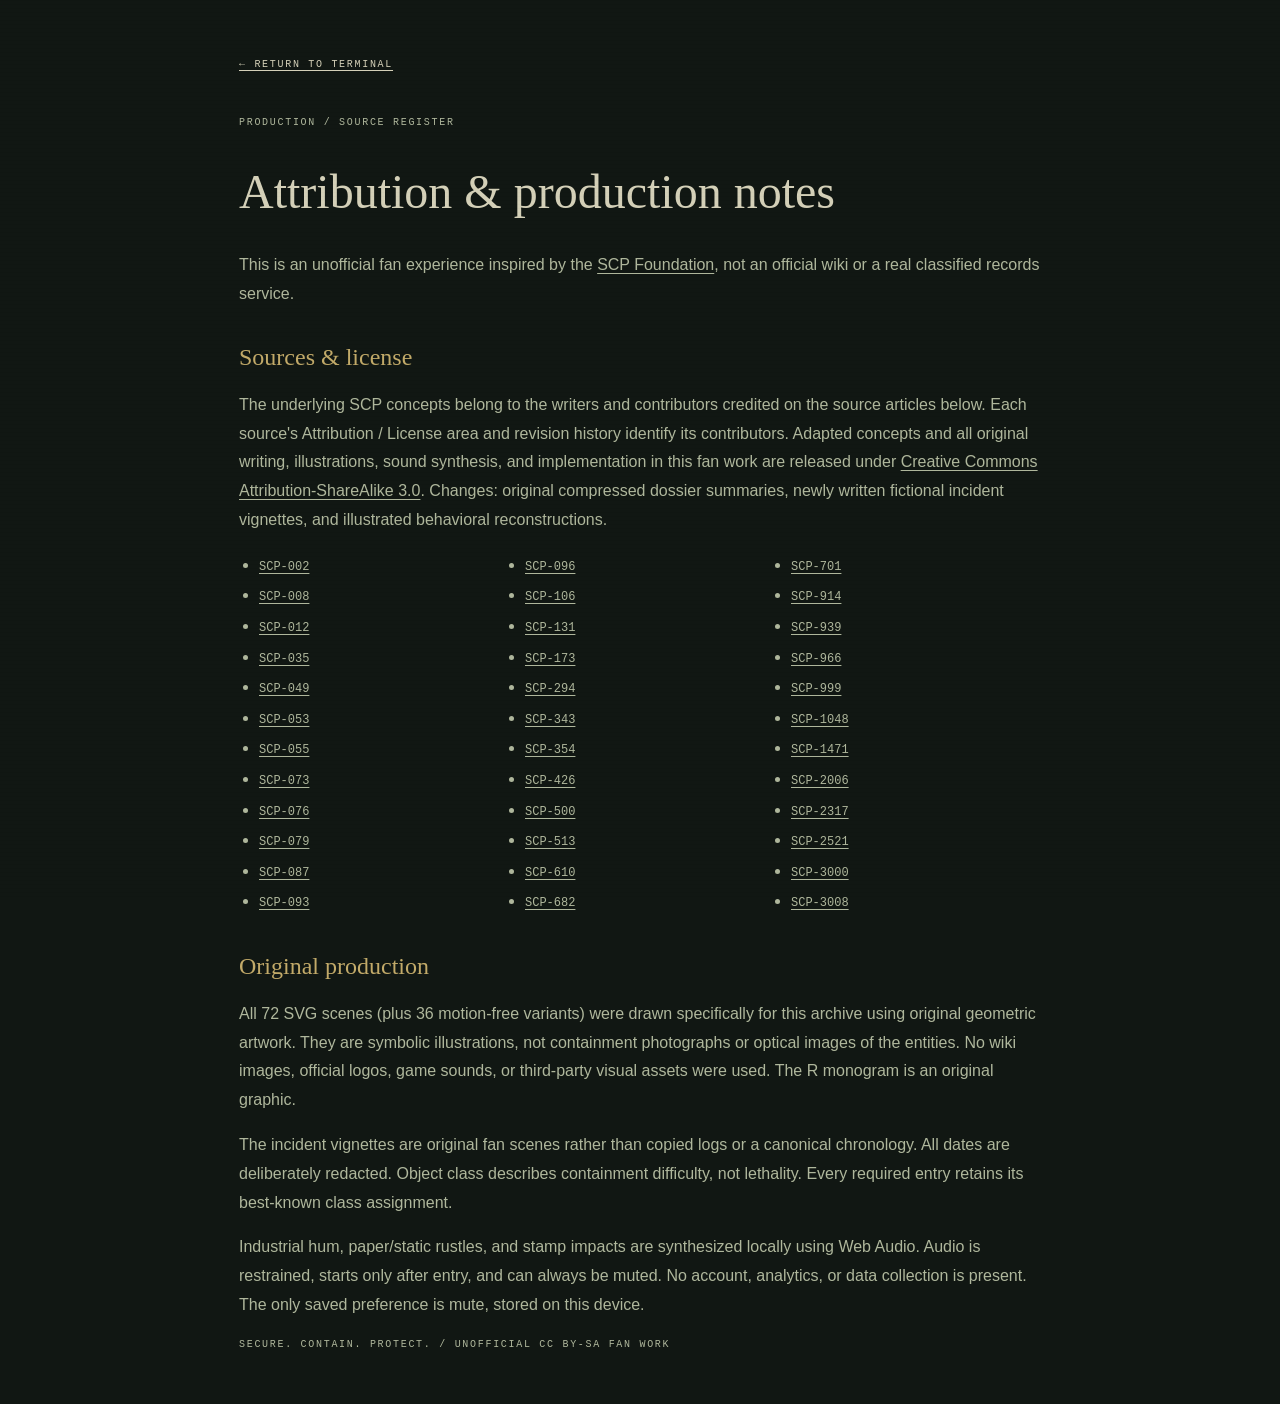
==== credits.html @ cee8dc14 "Publish unofficial SCP Foundation records archive Classified-file fan terminal with 36 original doss" ====
<!doctype html><html lang="en"><head><meta charset="utf-8"><meta name="viewport" content="width=device-width,initial-scale=1"><title>Attribution — RAISA</title><link rel="stylesheet" href="style.css"></head><body><main class="credits"><a class="tiny" href="index.html">← RETURN TO TERMINAL</a><p class="eyebrow" style="margin-top:40px">PRODUCTION / SOURCE REGISTER</p><h1>Attribution & production notes</h1><p>This is an unofficial fan experience inspired by the <a href="https://scp-wiki.wikidot.com/">SCP Foundation</a>, not an official wiki or a real classified records service.</p><h2>Sources & license</h2><p>The underlying SCP concepts belong to the writers and contributors credited on the source articles below. Each source's Attribution / License area and revision history identify its contributors. Adapted concepts and all original writing, illustrations, sound synthesis, and implementation in this fan work are released under <a href="https://creativecommons.org/licenses/by-sa/3.0/">Creative Commons Attribution-ShareAlike 3.0</a>. Changes: original compressed dossier summaries, newly written fictional incident vignettes, and illustrated behavioral reconstructions.</p><ul><li><a href="https://scp-wiki.wikidot.com/scp-002" target="_blank" rel="noopener">SCP-002</a></li><li><a href="https://scp-wiki.wikidot.com/scp-008" target="_blank" rel="noopener">SCP-008</a></li><li><a href="https://scp-wiki.wikidot.com/scp-012" target="_blank" rel="noopener">SCP-012</a></li><li><a href="https://scp-wiki.wikidot.com/scp-035" target="_blank" rel="noopener">SCP-035</a></li><li><a href="https://scp-wiki.wikidot.com/scp-049" target="_blank" rel="noopener">SCP-049</a></li><li><a href="https://scp-wiki.wikidot.com/scp-053" target="_blank" rel="noopener">SCP-053</a></li><li><a href="https://scp-wiki.wikidot.com/scp-055" target="_blank" rel="noopener">SCP-055</a></li><li><a href="https://scp-wiki.wikidot.com/scp-073" target="_blank" rel="noopener">SCP-073</a></li><li><a href="https://scp-wiki.wikidot.com/scp-076" target="_blank" rel="noopener">SCP-076</a></li><li><a href="https://scp-wiki.wikidot.com/scp-079" target="_blank" rel="noopener">SCP-079</a></li><li><a href="https://scp-wiki.wikidot.com/scp-087" target="_blank" rel="noopener">SCP-087</a></li><li><a href="https://scp-wiki.wikidot.com/scp-093" target="_blank" rel="noopener">SCP-093</a></li><li><a href="https://scp-wiki.wikidot.com/scp-096" target="_blank" rel="noopener">SCP-096</a></li><li><a href="https://scp-wiki.wikidot.com/scp-106" target="_blank" rel="noopener">SCP-106</a></li><li><a href="https://scp-wiki.wikidot.com/scp-131" target="_blank" rel="noopener">SCP-131</a></li><li><a href="https://scp-wiki.wikidot.com/scp-173" target="_blank" rel="noopener">SCP-173</a></li><li><a href="https://scp-wiki.wikidot.com/scp-294" target="_blank" rel="noopener">SCP-294</a></li><li><a href="https://scp-wiki.wikidot.com/scp-343" target="_blank" rel="noopener">SCP-343</a></li><li><a href="https://scp-wiki.wikidot.com/scp-354" target="_blank" rel="noopener">SCP-354</a></li><li><a href="https://scp-wiki.wikidot.com/scp-426" target="_blank" rel="noopener">SCP-426</a></li><li><a href="https://scp-wiki.wikidot.com/scp-500" target="_blank" rel="noopener">SCP-500</a></li><li><a href="https://scp-wiki.wikidot.com/scp-513" target="_blank" rel="noopener">SCP-513</a></li><li><a href="https://scp-wiki.wikidot.com/scp-610" target="_blank" rel="noopener">SCP-610</a></li><li><a href="https://scp-wiki.wikidot.com/scp-682" target="_blank" rel="noopener">SCP-682</a></li><li><a href="https://scp-wiki.wikidot.com/scp-701" target="_blank" rel="noopener">SCP-701</a></li><li><a href="https://scp-wiki.wikidot.com/scp-914" target="_blank" rel="noopener">SCP-914</a></li><li><a href="https://scp-wiki.wikidot.com/scp-939" target="_blank" rel="noopener">SCP-939</a></li><li><a href="https://scp-wiki.wikidot.com/scp-966" target="_blank" rel="noopener">SCP-966</a></li><li><a href="https://scp-wiki.wikidot.com/scp-999" target="_blank" rel="noopener">SCP-999</a></li><li><a href="https://scp-wiki.wikidot.com/scp-1048" target="_blank" rel="noopener">SCP-1048</a></li><li><a href="https://scp-wiki.wikidot.com/scp-1471" target="_blank" rel="noopener">SCP-1471</a></li><li><a href="https://scp-wiki.wikidot.com/scp-2006" target="_blank" rel="noopener">SCP-2006</a></li><li><a href="https://scp-wiki.wikidot.com/scp-2317" target="_blank" rel="noopener">SCP-2317</a></li><li><a href="https://scp-wiki.wikidot.com/scp-2521" target="_blank" rel="noopener">SCP-2521</a></li><li><a href="https://scp-wiki.wikidot.com/scp-3000" target="_blank" rel="noopener">SCP-3000</a></li><li><a href="https://scp-wiki.wikidot.com/scp-3008" target="_blank" rel="noopener">SCP-3008</a></li></ul><h2>Original production</h2><p>All 72 SVG scenes (plus 36 motion-free variants) were drawn specifically for this archive using original geometric artwork. They are symbolic illustrations, not containment photographs or optical images of the entities. No wiki images, official logos, game sounds, or third-party visual assets were used. The R monogram is an original graphic.</p><p>The incident vignettes are original fan scenes rather than copied logs or a canonical chronology. All dates are deliberately redacted. Object class describes containment difficulty, not lethality. Every required entry retains its best-known class assignment.</p><p>Industrial hum, paper/static rustles, and stamp impacts are synthesized locally using Web Audio. Audio is restrained, starts only after entry, and can always be muted. No account, analytics, or data collection is present. The only saved preference is mute, stored on this device.</p><p class="tiny">SECURE. CONTAIN. PROTECT. / UNOFFICIAL CC BY-SA FAN WORK</p></main></body></html>
---- style.css ----
:root{--bg:#111713;--panel:#1a211a;--line:#333b2e;--paper:#d4d0b8;--muted:#969d84;--amber:#c2aa69;--red:#b7745e;--safe:#95ae7b;--euclid:#cfb56e;--keter:#ca7a64;--thaumiel:#c7cabb;--mono:'Courier New',monospace;--serif:Georgia,'Times New Roman',serif;color-scheme:dark}*{box-sizing:border-box}html{scroll-behavior:smooth}body{margin:0;background:var(--bg);color:var(--paper);font-family:Arial,Helvetica,sans-serif;font-size:16px;line-height:1.5}button,input,a{-webkit-tap-highlight-color:transparent}button,input{font:inherit}button{cursor:pointer}button:focus-visible,a:focus-visible,input:focus-visible{outline:2px solid var(--amber);outline-offset:5px}a{color:inherit;text-underline-offset:3px}button{color:inherit}button:disabled{cursor:wait;opacity:.7}[hidden]{display:none!important}.tiny,.eyebrow{font-family:var(--mono);font-size:10px;letter-spacing:1.7px}.eyebrow{color:var(--amber);margin:0 0 22px}.global-noise{position:fixed;inset:0;z-index:10;pointer-events:none;opacity:.035;background-image:url("data:image/svg+xml,%3Csvg viewBox='0 0 160 160' xmlns='http://www.w3.org/2000/svg'%3E%3Cfilter id='n'%3E%3CfeTurbulence type='fractalNoise' baseFrequency='.8' numOctaves='3' stitchTiles='stitch'/%3E%3C/filter%3E%3Cpath filter='url(%23n)' opacity='.7' d='M0 0h160v160H0z'/%3E%3C/svg%3E")}body:before{content:'';position:fixed;inset:0;pointer-events:none;background:repeating-linear-gradient(0deg,transparent 0,transparent 3px,#00000007 4px);z-index:9}.splash{min-height:100svh;display:flex;flex-direction:column;background:radial-gradient(ellipse at 70% 40%,#34412b50,transparent 60%),linear-gradient(110deg,#111713,#1d251b)}.splash-top{margin:28px 38px;display:flex;justify-content:space-between;color:var(--muted)}.square-mark:before{content:'■';font-size:10px;margin-right:10px;color:var(--amber)}.access-document{position:relative;width:min(850px,90%);margin:auto;padding:45px 0 45px 150px}.seal{position:absolute;left:0;top:50px;width:102px;height:102px;border:1px solid #828b69;border-radius:50%;display:grid;place-items:center}.seal:before{content:'';position:absolute;inset:7px;border:1px dashed #6c7659;border-radius:50%}.seal span{font:48px var(--serif);color:#a9ad8b}.seal i{position:absolute;inset:36px -7px;border-left:5px solid var(--amber);border-right:5px solid var(--amber)}.access-document h1{font:normal clamp(52px,6.4vw,86px)/.99 var(--serif);letter-spacing:-3px;margin:0 0 30px}.access-document h1 em{font-weight:normal;color:var(--amber)}.splash-copy{font-size:16px;color:#adb19a;line-height:1.7;margin:0 0 30px}.access-line{font:10px var(--mono);letter-spacing:1px;color:#a3b28c;margin-bottom:15px;display:flex;align-items:center;gap:8px}.access-line>span:last-child{color:var(--muted)}.status-dot{display:inline-block;width:6px;height:6px;background:#a0b47d;box-shadow:0 0 8px #9caf7440;border-radius:50%;flex-shrink:0}.enter-button{display:flex;justify-content:space-between;align-items:center;width:345px;max-width:100%;padding:17px 20px;background:var(--amber);border:1px solid #d6c18a;color:#172016;font:700 12px var(--mono);letter-spacing:1.8px;transition:background .2s}.enter-button:after{content:'↗';font-size:20px;line-height:1}.enter-button:hover{background:#dbc68d}.sound-note{font:11px/1.7 var(--mono);color:#8d967f;max-width:345px}.splash-footer{margin:20px 38px 24px;display:flex;align-items:flex-end;justify-content:space-between;gap:22px;border-top:1px solid var(--line);padding-top:18px}.splash-footer>span{font:10px var(--mono);letter-spacing:2px;color:var(--muted)}.splash-footer p{font:10px/1.8 var(--mono);color:#919981;margin:0}.topbar{height:84px;display:flex;align-items:center;justify-content:space-between;gap:15px;padding:0 4.5%;border-bottom:1px solid var(--line);background:#111713f2;position:sticky;top:0;z-index:8}.brand{display:flex;align-items:center;gap:13px;text-decoration:none;font:700 24px var(--serif);letter-spacing:1px}.brand-emblem{display:grid;place-items:center;width:39px;height:39px;border:1px solid #7e876d;border-radius:50%;font:24px var(--serif)}.brand-sub{display:block;font:8px var(--mono);letter-spacing:1.3px;color:#9ca48c;margin-top:3px}.terminal-status{display:flex;align-items:center;gap:9px;font:10px var(--mono);letter-spacing:1px;color:var(--muted)}.terminal-status>span{color:#6e7964}.mute-button{border:1px solid #46503a;background:transparent;font:10px var(--mono);letter-spacing:.6px;padding:11px 13px;min-width:115px}.mute-button>span{color:var(--amber);margin-right:7px}#records,.file-view{max-width:1490px;margin:auto;padding:0 4.5%}.archive-heading{display:flex;justify-content:space-between;align-items:center;padding:58px 0 38px;gap:30px}.archive-heading h1{font:normal clamp(44px,5vw,68px)/1.04 var(--serif);letter-spacing:-1.8px;margin:0 0 24px}.archive-heading h1 span{color:#aeb496}.intro{font-size:14px;line-height:1.8;color:var(--muted);margin:0}.clearance-stamp{transform:rotate(-6deg);border:2px solid #928455;padding:15px 25px;text-align:center;color:#bca56c;opacity:.78;flex-shrink:0;position:relative}.clearance-stamp:after{content:'';position:absolute;inset:4px;border:1px solid #928455}.clearance-stamp span,.clearance-stamp small{display:block;font:10px var(--mono);letter-spacing:2px}.clearance-stamp strong{font:700 31px/1.6 var(--mono);letter-spacing:2px}.warning-line{display:flex;align-items:center;gap:20px;border-block:1px solid var(--line);padding:13px 0;margin-bottom:32px}.warning-line>span{flex-shrink:0;font:10px var(--mono);letter-spacing:1px;color:var(--amber);border-left:3px solid var(--amber);padding-left:12px}.warning-line p{font:11px/1.7 var(--mono);margin:0;color:#979e86}.directory{display:grid;grid-template-columns:219px 1fr;gap:35px}.directory-sidebar{border-right:1px solid var(--line);padding-right:24px}.sidebar-title{display:flex;justify-content:space-between;border-bottom:1px solid var(--line);padding-bottom:16px;color:#a9b092}.search-label,.filter-label{display:block;font:10px var(--mono);letter-spacing:1.2px;color:#a8af97;margin:25px 0 12px}.search-wrap{position:relative}.search-wrap>span{position:absolute;left:10px;top:6px;color:var(--amber);font-size:22px}.search-wrap input{width:100%;border:1px solid #414a37;border-radius:0;background:#1c241b;padding:12px 9px 12px 32px;color:var(--paper);font-size:12px;min-height:43px}.search-wrap input::placeholder{color:#8d977c}.filters{display:flex;flex-direction:column;gap:6px}.filter{display:flex;gap:10px;align-items:center;border:1px solid transparent;padding:11px 10px;background:transparent;font:12px var(--mono);text-align:left;color:#aeb599}.filter.active{border:1px solid #4e563d;background:#283120;color:#d5d0b5}.filter:hover{background:#242e21}.filter-count{margin-left:auto;font-size:10px;color:#8c9679}.all-glyph{font-size:15px;line-height:14px;width:13px}.class-glyph{display:inline-block;width:11px;height:11px;flex-shrink:0;position:relative}.class-safe{border:2px solid var(--safe);border-radius:50%}.class-euclid{width:13px;height:12px;background:var(--euclid);clip-path:polygon(50% 0,100% 100%,0 100%)}.class-euclid:after{content:'';position:absolute;inset:4px 3px 2px;background:#20281e;clip-path:polygon(50% 0,100% 100%,0 100%)}.class-keter{border:2px solid var(--keter);transform:rotate(45deg);width:10px;height:10px;margin-inline:1px}.class-keter:after{content:'';position:absolute;inset:2px;background:var(--keter)}.class-thaumiel{width:13px;height:13px;background:linear-gradient(90deg,#c7cabb 50%,#172018 50%);clip-path:polygon(25% 0,75% 0,100% 50%,75% 100%,25% 100%,0 50%);box-shadow:inset 0 0 0 1px #c7cabb}.sidebar-note{margin-top:35px;border-top:1px solid var(--line);padding-top:21px;color:#8e987e}.sidebar-note p{font:11px/1.8 var(--mono)}.redacted{background:repeating-linear-gradient(0deg,#4b533e 0,#4b533e 6px,transparent 6px,transparent 11px);width:75%;height:24px;opacity:.45;margin:25px 0}.muted{color:#707c64}.results-bar{display:flex;justify-content:space-between;font:10px var(--mono);letter-spacing:1px;color:#a0a98b;padding:0 0 17px;border-bottom:1px solid var(--line);margin-bottom:21px}.results-order{color:#78836b}.grid{display:grid;grid-template-columns:repeat(3,minmax(0,1fr));gap:22px}.file-card{display:block;text-align:left;position:relative;padding:0;border:1px solid #434a36;background:#222a1f;min-width:0;box-shadow:0 4px 12px #0002;transition:transform .2s,border-color .2s,box-shadow .2s}.file-card:before{content:'';width:42px;height:8px;position:absolute;top:-8px;left:10px;background:#414833;border:1px solid #4c543e;border-bottom:0;border-radius:3px 3px 0 0}.file-card:hover{transform:translateY(-4px);border-color:#a09460;box-shadow:0 8px 20px #0005}.card-image{position:relative;overflow:hidden;margin:8px 8px 0;background:#18231b;border:1px solid #434b37;aspect-ratio:4/3}.card-image img{width:100%;height:100%;object-fit:cover;display:block;filter:saturate(.65);transition:filter .3s,transform .5s}.file-card:hover img{filter:saturate(.95) brightness(1.12);transform:scale(1.025)}.card-ref{position:absolute;top:8px;right:9px;font:8px var(--mono);letter-spacing:1px;color:#c2c5aa;text-shadow:0 1px 4px black}.card-class{position:absolute;bottom:8px;left:8px;display:flex;align-items:center;gap:7px;background:#111a13e8;border:1px solid #66725280;padding:5px 7px;font:9px var(--mono);text-transform:uppercase;letter-spacing:.6px}.card-body{padding:13px 14px 14px}.card-item-line{display:flex;align-items:center;justify-content:space-between}.card-item{font:700 17px var(--mono);letter-spacing:.4px}.card-arrow{font-size:17px;color:#909a79}.card-name{font:13px/1.4 var(--serif);color:#b4baa0;margin-top:4px;white-space:nowrap;overflow:hidden;text-overflow:ellipsis}.card-stamp{font:8px/1.4 var(--mono);letter-spacing:.7px;color:#82906f;margin-top:12px;padding-top:9px;border-top:1px solid #424b35;min-height:22px}.end-records{border-top:1px solid var(--line);margin:35px 0;display:flex;justify-content:space-between;padding-top:18px;font:9px var(--mono);letter-spacing:1px;color:#768267}.archive-footer{border-top:1px solid var(--line);margin:30px 4.5% 0;padding:28px 0;display:flex;justify-content:space-between;gap:40px;color:#858f76}.archive-footer strong{font:10px var(--mono);letter-spacing:1.5px}.archive-footer p{font:10px/1.8 var(--mono);margin:8px 0 0;max-width:650px}.empty-state{padding:60px 25px;border:1px dashed var(--line);text-align:center}.empty-state h2{font:32px var(--serif)}.empty-state p{color:var(--muted)}.outline-button{background:transparent;border:1px solid #6e7656;padding:12px 16px;font:11px var(--mono);letter-spacing:1px}.file-nav{display:flex;justify-content:space-between;align-items:center;padding:22px 0;border-bottom:1px solid var(--line)}.close-file{background:none;border:0;font:11px var(--mono);letter-spacing:1px;color:#b7bea3;padding:10px 0}.close-file:before{content:'←';margin-right:12px}.file-nav .tiny{color:#778267}.file-heading{display:flex;align-items:center;justify-content:space-between;gap:18px;padding:30px 0 24px}.file-heading .eyebrow{margin-bottom:9px}.file-heading h1{font:normal 54px/1.1 var(--mono);letter-spacing:-2px;margin:0}.file-designation{font:23px/1.3 var(--serif);color:#b1b89b;margin:8px 0 0}.file-class-stamp{padding:14px 22px;border:1px solid #5b634a;text-align:center;background:#222b1f;flex-shrink:0}.file-class-stamp>small{display:block;font:9px var(--mono);letter-spacing:1.5px;color:#919b7d;margin-bottom:8px}.file-class-stamp strong{display:flex;align-items:center;gap:12px;font:18px var(--mono);text-transform:uppercase}.file-layout{display:grid;grid-template-columns:minmax(270px,.85fr) minmax(0,1.35fr);gap:28px;margin-bottom:40px;align-items:start}.capability-panel{padding:9px;border:1px solid #4e563f;background:#222b20}.capability-panel img{display:block;width:100%;height:auto;aspect-ratio:4/3;object-fit:cover}.plate-caption{display:flex;justify-content:space-between;padding:10px 4px 3px;font:9px var(--mono);letter-spacing:.5px;color:#a6af90}.plate-caption>span:first-child:before{content:'●';font-size:7px;color:#bc8166;margin-right:6px}.handling-panel{padding:23px 0;color:#949e82;font:11px/1.8 var(--mono);border-bottom:1px solid var(--line)}.handling-panel p{margin:9px 0}.handling-panel .redacted{margin:14px 0 0}.paper-dossier{background:#c6c1a7;color:#292e24;border:1px solid #d2ccb1;box-shadow:0 5px 30px #0003;padding:30px 32px;position:relative;background-image:linear-gradient(115deg,#eee1b418,transparent 70%)}.paper-topline{display:flex;justify-content:space-between;font:8px var(--mono);letter-spacing:.7px;border-bottom:1px solid #858971;padding-bottom:13px;margin-bottom:24px;color:#5d644e}.paper-dossier h2{font:700 11px var(--mono);letter-spacing:1.1px;margin:26px 0 11px;display:flex;align-items:center;gap:10px}.paper-dossier h2:first-of-type{margin-top:0}.section-index{font-size:10px;color:#737d63;font-weight:normal}.paper-dossier p{font-size:14px;line-height:1.8;margin:0}.incident{border-left:2px solid #8a9377;padding-left:14px;margin:17px 0}.incident time{display:block;font:9px var(--mono);letter-spacing:.5px;color:#626b54;margin-bottom:6px}.incident p{font-size:13px}.dossier-bottom{border-top:1px solid #92987e;padding-top:16px;margin-top:26px;display:flex;justify-content:space-between;gap:15px;font:9px/1.7 var(--mono);color:#606b52}.dossier-bottom a{white-space:nowrap}.file-bottom{display:flex;justify-content:space-between;align-items:center;padding:0 0 30px;color:#7b876b}.noscript{padding:20px;background:#554326}.credits{max-width:850px;margin:50px auto;padding:0 24px}.credits h1{font:48px var(--serif)}.credits h2{font:24px var(--serif);color:var(--amber);margin-top:35px}.credits p,.credits li{line-height:1.8;color:#afb79c}.credits ul{columns:3;padding-left:20px}.credits ul a{font:12px/2.3 var(--mono)}
@media(min-width:1450px){.grid{grid-template-columns:repeat(4,minmax(0,1fr))}}
@media(max-width:1050px){.directory{grid-template-columns:185px 1fr;gap:24px}.directory-sidebar{padding-right:17px}.grid{grid-template-columns:repeat(2,minmax(0,1fr))}.terminal-status>span{display:none}.file-layout{gap:20px}.paper-dossier{padding:24px}.file-heading h1{font-size:46px}}
@media(max-width:650px){.splash-top{margin:20px 22px}.splash-top .tiny:last-child{display:none}.access-document{padding:25px 0;width:calc(100% - 48px);margin:auto}.seal{position:relative;top:auto;left:auto;width:64px;height:64px;margin-bottom:25px}.seal span{font-size:30px}.seal i{inset:21px -5px}.access-document .eyebrow{font-size:8px;line-height:1.7;letter-spacing:1.3px;max-width:270px;margin-bottom:18px}.access-document h1{font-size:53px;letter-spacing:-1.8px;margin-bottom:23px}.splash-copy{font-size:13px;margin-bottom:24px}.access-line{font-size:8px;gap:7px;letter-spacing:.6px}.enter-button{width:100%;padding:16px;font-size:11px}.sound-note{font-size:9px;max-width:300px}.splash-footer{margin:15px 24px 20px;padding-top:14px;display:block}.splash-footer>span{font-size:8px}.splash-footer p{font-size:8px;margin-top:10px;line-height:1.8}.topbar{height:68px;padding:0 20px;gap:9px}.brand{font-size:20px;gap:9px}.brand-emblem{width:31px;height:31px;font-size:20px}.brand-sub{font-size:6px;letter-spacing:.8px}.terminal-status{display:none}.mute-button{font-size:9px;min-width:104px;padding:10px}#records,.file-view{padding:0 20px}.archive-heading{padding:31px 0 25px;align-items:flex-start;gap:8px}.archive-heading .eyebrow{font-size:8px;letter-spacing:1px;margin-bottom:16px}.archive-heading h1{font-size:41px;letter-spacing:-1px;margin-bottom:16px}.intro{font-size:12px;line-height:1.7;max-width:295px}.desktop-break{display:none}.clearance-stamp{display:none}.warning-line{gap:10px;padding:11px 0;margin-bottom:22px;align-items:flex-start}.warning-line>span{font-size:8px;padding-left:8px;margin-top:3px}.warning-line p{font-size:9px;line-height:1.7}.directory{display:block}.directory-sidebar{border:0;padding:0}.sidebar-title,.search-label,.filter-label,.sidebar-note{display:none}.search-wrap input{font-size:13px;padding:13px 12px 13px 35px;min-height:45px}.search-wrap>span{left:12px;top:7px}.filters{flex-direction:row;gap:5px;overflow:auto;padding:14px 0 17px;scrollbar-width:thin;scrollbar-color:#63704b transparent}.filter{padding:8px 9px;white-space:nowrap;font-size:10px;gap:7px;border-color:#333d2a}.filter-count{display:none}.filter .class-glyph{transform:scale(.85)}.filter .class-keter{transform:rotate(45deg) scale(.85)}.filter .all-glyph{font-size:12px;width:10px}.results-bar{font-size:8px;letter-spacing:.5px;padding:4px 0 12px;margin-bottom:20px}.grid{gap:21px 13px}.card-image{margin:6px 6px 0}.card-class{font-size:8px;padding:4px 5px;left:5px;bottom:5px;gap:5px}.card-class .class-glyph{transform:scale(.8)}.card-class .class-keter{transform:rotate(45deg) scale(.8)}.card-ref{font-size:6px;top:5px;right:5px}.card-body{padding:10px 10px 9px}.card-item{font-size:13px;letter-spacing:0}.card-arrow{font-size:13px}.card-name{font-size:12px;margin-top:4px}.card-stamp{font-size:6px;letter-spacing:.4px;margin-top:9px;padding-top:7px;min-height:26px}.end-records{font-size:7px;letter-spacing:.5px}.archive-footer{margin:15px 20px 0;padding:22px 0;display:block}.archive-footer strong{font-size:9px}.archive-footer p{font-size:8px;line-height:1.9}.archive-footer>p{margin-top:20px}.file-nav{padding:11px 0}.close-file{font-size:9px}.file-nav .tiny{font-size:8px;letter-spacing:.5px}.file-heading{padding:23px 0 19px;gap:10px}.file-heading .eyebrow{font-size:8px;letter-spacing:.6px;margin-bottom:7px}.file-heading h1{font-size:34px;letter-spacing:-1px}.file-designation{font-size:18px;margin-top:4px}.file-class-stamp{padding:10px 11px}.file-class-stamp>small{font-size:6px;letter-spacing:.6px;margin-bottom:7px}.file-class-stamp strong{font-size:11px;gap:7px}.file-layout{display:flex;flex-direction:column;gap:18px;margin-bottom:23px}.file-visuals{width:100%}.capability-panel{padding:6px}.capability-panel img{aspect-ratio:1.95;object-fit:cover;object-position:50% 58%}.plate-caption{padding:8px 2px 2px;font-size:7px;letter-spacing:.2px}.handling-panel{display:none}.paper-dossier{padding:21px 19px;width:100%}.paper-topline{font-size:6px;padding-bottom:10px;margin-bottom:19px;letter-spacing:.4px}.paper-dossier h2{font-size:10px;letter-spacing:.55px;gap:8px;margin:23px 0 10px}.paper-dossier p{font-size:14px;line-height:1.7}.incident{padding-left:11px;margin:14px 0}.incident time{font-size:8px;letter-spacing:.2px}.incident p{font-size:13px;line-height:1.7}.dossier-bottom{font-size:7px;letter-spacing:0;padding-top:13px;margin-top:20px}.file-bottom{padding-bottom:15px}.file-bottom .tiny{font-size:7px}.credits{margin:30px auto}.credits h1{font-size:35px}.credits ul{columns:2}}
@media(prefers-reduced-motion:reduce){*,*:before,*:after{animation:none!important;transition:none!important;scroll-behavior:auto!important}}

@media(max-width:650px){.plate-caption{font-size:8px}.plate-caption>span:first-child{max-width:68%}.plate-caption>span:last-child{font-size:6px;padding-top:1px}}
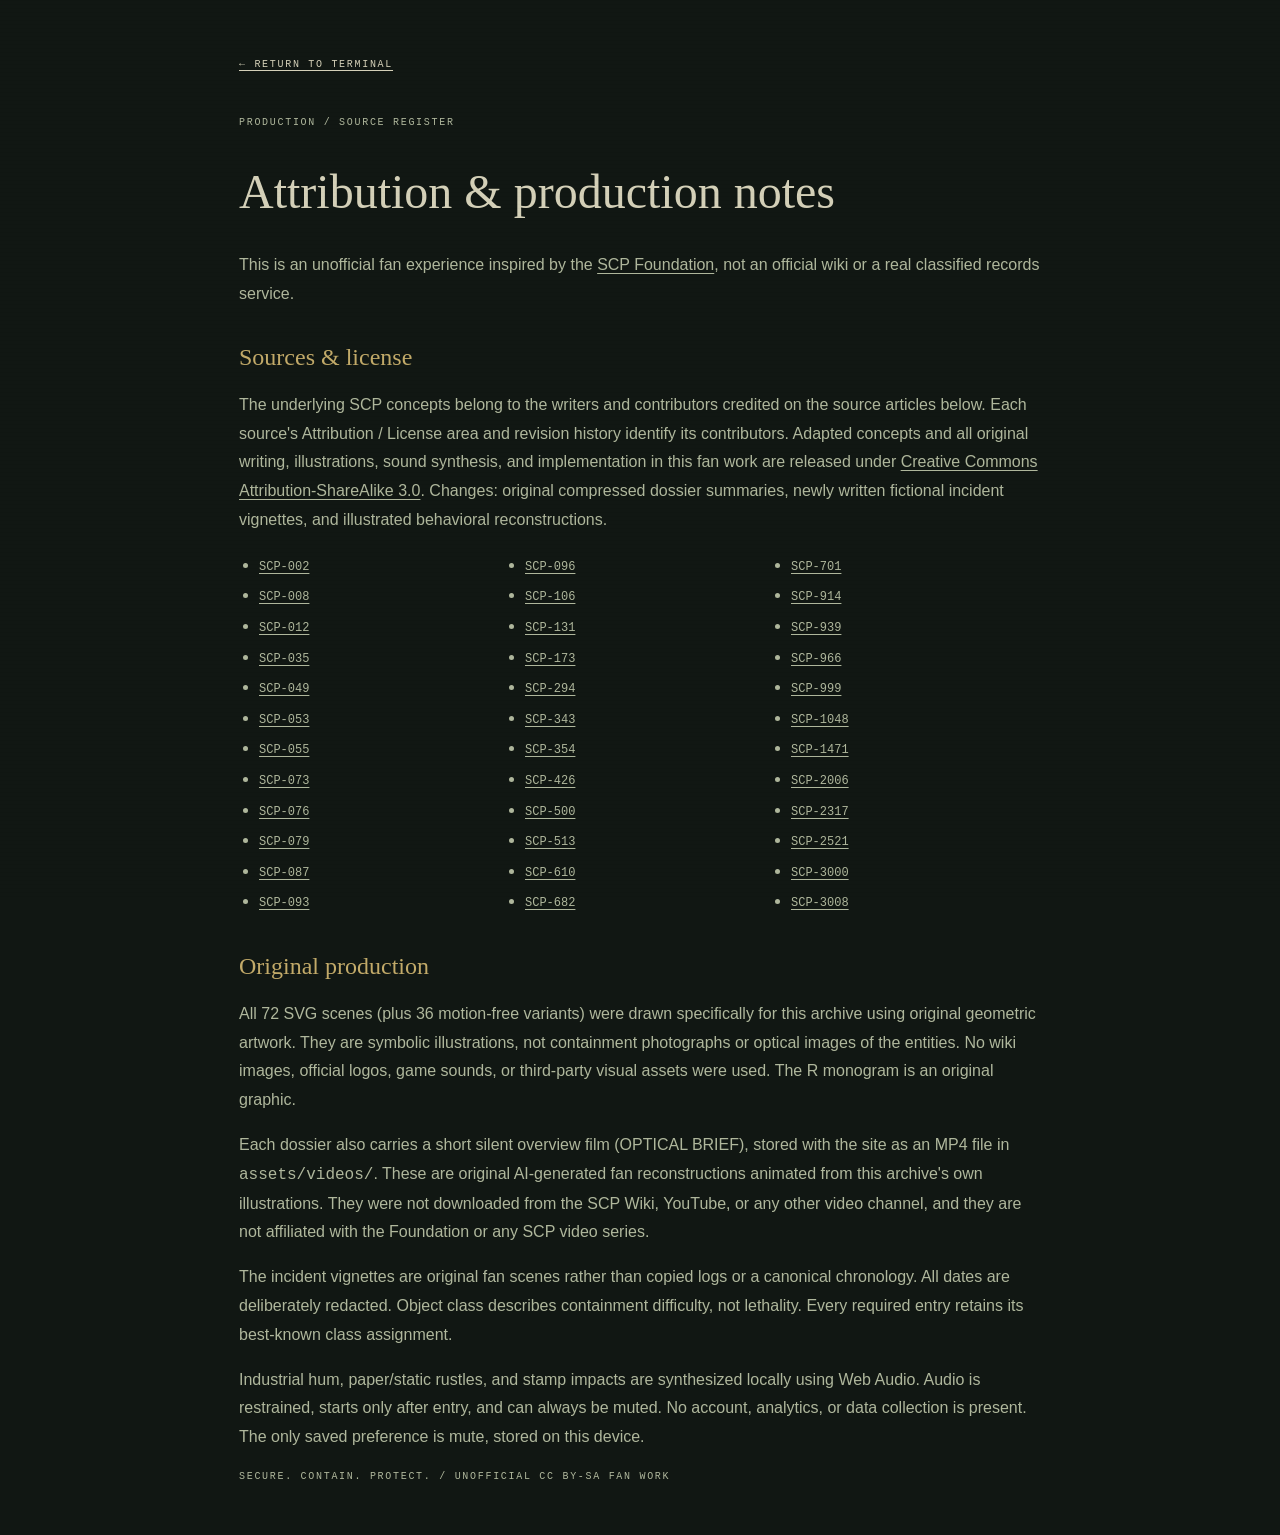
==== commit ef0bfc13: "Add original overview films to each containment dossier" ====
--- a/credits.html
+++ b/credits.html
@@ -1 +1 @@
-<!doctype html><html lang="en"><head><meta charset="utf-8"><meta name="viewport" content="width=device-width,initial-scale=1"><title>Attribution — RAISA</title><link rel="stylesheet" href="style.css"></head><body><main class="credits"><a class="tiny" href="index.html">← RETURN TO TERMINAL</a><p class="eyebrow" style="margin-top:40px">PRODUCTION / SOURCE REGISTER</p><h1>Attribution & production notes</h1><p>This is an unofficial fan experience inspired by the <a href="https://scp-wiki.wikidot.com/">SCP Foundation</a>, not an official wiki or a real classified records service.</p><h2>Sources & license</h2><p>The underlying SCP concepts belong to the writers and contributors credited on the source articles below. Each source's Attribution / License area and revision history identify its contributors. Adapted concepts and all original writing, illustrations, sound synthesis, and implementation in this fan work are released under <a href="https://creativecommons.org/licenses/by-sa/3.0/">Creative Commons Attribution-ShareAlike 3.0</a>. Changes: original compressed dossier summaries, newly written fictional incident vignettes, and illustrated behavioral reconstructions.</p><ul><li><a href="https://scp-wiki.wikidot.com/scp-002" target="_blank" rel="noopener">SCP-002</a></li><li><a href="https://scp-wiki.wikidot.com/scp-008" target="_blank" rel="noopener">SCP-008</a></li><li><a href="https://scp-wiki.wikidot.com/scp-012" target="_blank" rel="noopener">SCP-012</a></li><li><a href="https://scp-wiki.wikidot.com/scp-035" target="_blank" rel="noopener">SCP-035</a></li><li><a href="https://scp-wiki.wikidot.com/scp-049" target="_blank" rel="noopener">SCP-049</a></li><li><a href="https://scp-wiki.wikidot.com/scp-053" target="_blank" rel="noopener">SCP-053</a></li><li><a href="https://scp-wiki.wikidot.com/scp-055" target="_blank" rel="noopener">SCP-055</a></li><li><a href="https://scp-wiki.wikidot.com/scp-073" target="_blank" rel="noopener">SCP-073</a></li><li><a href="https://scp-wiki.wikidot.com/scp-076" target="_blank" rel="noopener">SCP-076</a></li><li><a href="https://scp-wiki.wikidot.com/scp-079" target="_blank" rel="noopener">SCP-079</a></li><li><a href="https://scp-wiki.wikidot.com/scp-087" target="_blank" rel="noopener">SCP-087</a></li><li><a href="https://scp-wiki.wikidot.com/scp-093" target="_blank" rel="noopener">SCP-093</a></li><li><a href="https://scp-wiki.wikidot.com/scp-096" target="_blank" rel="noopener">SCP-096</a></li><li><a href="https://scp-wiki.wikidot.com/scp-106" target="_blank" rel="noopener">SCP-106</a></li><li><a href="https://scp-wiki.wikidot.com/scp-131" target="_blank" rel="noopener">SCP-131</a></li><li><a href="https://scp-wiki.wikidot.com/scp-173" target="_blank" rel="noopener">SCP-173</a></li><li><a href="https://scp-wiki.wikidot.com/scp-294" target="_blank" rel="noopener">SCP-294</a></li><li><a href="https://scp-wiki.wikidot.com/scp-343" target="_blank" rel="noopener">SCP-343</a></li><li><a href="https://scp-wiki.wikidot.com/scp-354" target="_blank" rel="noopener">SCP-354</a></li><li><a href="https://scp-wiki.wikidot.com/scp-426" target="_blank" rel="noopener">SCP-426</a></li><li><a href="https://scp-wiki.wikidot.com/scp-500" target="_blank" rel="noopener">SCP-500</a></li><li><a href="https://scp-wiki.wikidot.com/scp-513" target="_blank" rel="noopener">SCP-513</a></li><li><a href="https://scp-wiki.wikidot.com/scp-610" target="_blank" rel="noopener">SCP-610</a></li><li><a href="https://scp-wiki.wikidot.com/scp-682" target="_blank" rel="noopener">SCP-682</a></li><li><a href="https://scp-wiki.wikidot.com/scp-701" target="_blank" rel="noopener">SCP-701</a></li><li><a href="https://scp-wiki.wikidot.com/scp-914" target="_blank" rel="noopener">SCP-914</a></li><li><a href="https://scp-wiki.wikidot.com/scp-939" target="_blank" rel="noopener">SCP-939</a></li><li><a href="https://scp-wiki.wikidot.com/scp-966" target="_blank" rel="noopener">SCP-966</a></li><li><a href="https://scp-wiki.wikidot.com/scp-999" target="_blank" rel="noopener">SCP-999</a></li><li><a href="https://scp-wiki.wikidot.com/scp-1048" target="_blank" rel="noopener">SCP-1048</a></li><li><a href="https://scp-wiki.wikidot.com/scp-1471" target="_blank" rel="noopener">SCP-1471</a></li><li><a href="https://scp-wiki.wikidot.com/scp-2006" target="_blank" rel="noopener">SCP-2006</a></li><li><a href="https://scp-wiki.wikidot.com/scp-2317" target="_blank" rel="noopener">SCP-2317</a></li><li><a href="https://scp-wiki.wikidot.com/scp-2521" target="_blank" rel="noopener">SCP-2521</a></li><li><a href="https://scp-wiki.wikidot.com/scp-3000" target="_blank" rel="noopener">SCP-3000</a></li><li><a href="https://scp-wiki.wikidot.com/scp-3008" target="_blank" rel="noopener">SCP-3008</a></li></ul><h2>Original production</h2><p>All 72 SVG scenes (plus 36 motion-free variants) were drawn specifically for this archive using original geometric artwork. They are symbolic illustrations, not containment photographs or optical images of the entities. No wiki images, official logos, game sounds, or third-party visual assets were used. The R monogram is an original graphic.</p><p>The incident vignettes are original fan scenes rather than copied logs or a canonical chronology. All dates are deliberately redacted. Object class describes containment difficulty, not lethality. Every required entry retains its best-known class assignment.</p><p>Industrial hum, paper/static rustles, and stamp impacts are synthesized locally using Web Audio. Audio is restrained, starts only after entry, and can always be muted. No account, analytics, or data collection is present. The only saved preference is mute, stored on this device.</p><p class="tiny">SECURE. CONTAIN. PROTECT. / UNOFFICIAL CC BY-SA FAN WORK</p></main></body></html>+<!doctype html><html lang="en"><head><meta charset="utf-8"><meta name="viewport" content="width=device-width,initial-scale=1"><title>Attribution — RAISA</title><link rel="stylesheet" href="style.css"></head><body><main class="credits"><a class="tiny" href="index.html">← RETURN TO TERMINAL</a><p class="eyebrow" style="margin-top:40px">PRODUCTION / SOURCE REGISTER</p><h1>Attribution & production notes</h1><p>This is an unofficial fan experience inspired by the <a href="https://scp-wiki.wikidot.com/">SCP Foundation</a>, not an official wiki or a real classified records service.</p><h2>Sources & license</h2><p>The underlying SCP concepts belong to the writers and contributors credited on the source articles below. Each source's Attribution / License area and revision history identify its contributors. Adapted concepts and all original writing, illustrations, sound synthesis, and implementation in this fan work are released under <a href="https://creativecommons.org/licenses/by-sa/3.0/">Creative Commons Attribution-ShareAlike 3.0</a>. Changes: original compressed dossier summaries, newly written fictional incident vignettes, and illustrated behavioral reconstructions.</p><ul><li><a href="https://scp-wiki.wikidot.com/scp-002" target="_blank" rel="noopener">SCP-002</a></li><li><a href="https://scp-wiki.wikidot.com/scp-008" target="_blank" rel="noopener">SCP-008</a></li><li><a href="https://scp-wiki.wikidot.com/scp-012" target="_blank" rel="noopener">SCP-012</a></li><li><a href="https://scp-wiki.wikidot.com/scp-035" target="_blank" rel="noopener">SCP-035</a></li><li><a href="https://scp-wiki.wikidot.com/scp-049" target="_blank" rel="noopener">SCP-049</a></li><li><a href="https://scp-wiki.wikidot.com/scp-053" target="_blank" rel="noopener">SCP-053</a></li><li><a href="https://scp-wiki.wikidot.com/scp-055" target="_blank" rel="noopener">SCP-055</a></li><li><a href="https://scp-wiki.wikidot.com/scp-073" target="_blank" rel="noopener">SCP-073</a></li><li><a href="https://scp-wiki.wikidot.com/scp-076" target="_blank" rel="noopener">SCP-076</a></li><li><a href="https://scp-wiki.wikidot.com/scp-079" target="_blank" rel="noopener">SCP-079</a></li><li><a href="https://scp-wiki.wikidot.com/scp-087" target="_blank" rel="noopener">SCP-087</a></li><li><a href="https://scp-wiki.wikidot.com/scp-093" target="_blank" rel="noopener">SCP-093</a></li><li><a href="https://scp-wiki.wikidot.com/scp-096" target="_blank" rel="noopener">SCP-096</a></li><li><a href="https://scp-wiki.wikidot.com/scp-106" target="_blank" rel="noopener">SCP-106</a></li><li><a href="https://scp-wiki.wikidot.com/scp-131" target="_blank" rel="noopener">SCP-131</a></li><li><a href="https://scp-wiki.wikidot.com/scp-173" target="_blank" rel="noopener">SCP-173</a></li><li><a href="https://scp-wiki.wikidot.com/scp-294" target="_blank" rel="noopener">SCP-294</a></li><li><a href="https://scp-wiki.wikidot.com/scp-343" target="_blank" rel="noopener">SCP-343</a></li><li><a href="https://scp-wiki.wikidot.com/scp-354" target="_blank" rel="noopener">SCP-354</a></li><li><a href="https://scp-wiki.wikidot.com/scp-426" target="_blank" rel="noopener">SCP-426</a></li><li><a href="https://scp-wiki.wikidot.com/scp-500" target="_blank" rel="noopener">SCP-500</a></li><li><a href="https://scp-wiki.wikidot.com/scp-513" target="_blank" rel="noopener">SCP-513</a></li><li><a href="https://scp-wiki.wikidot.com/scp-610" target="_blank" rel="noopener">SCP-610</a></li><li><a href="https://scp-wiki.wikidot.com/scp-682" target="_blank" rel="noopener">SCP-682</a></li><li><a href="https://scp-wiki.wikidot.com/scp-701" target="_blank" rel="noopener">SCP-701</a></li><li><a href="https://scp-wiki.wikidot.com/scp-914" target="_blank" rel="noopener">SCP-914</a></li><li><a href="https://scp-wiki.wikidot.com/scp-939" target="_blank" rel="noopener">SCP-939</a></li><li><a href="https://scp-wiki.wikidot.com/scp-966" target="_blank" rel="noopener">SCP-966</a></li><li><a href="https://scp-wiki.wikidot.com/scp-999" target="_blank" rel="noopener">SCP-999</a></li><li><a href="https://scp-wiki.wikidot.com/scp-1048" target="_blank" rel="noopener">SCP-1048</a></li><li><a href="https://scp-wiki.wikidot.com/scp-1471" target="_blank" rel="noopener">SCP-1471</a></li><li><a href="https://scp-wiki.wikidot.com/scp-2006" target="_blank" rel="noopener">SCP-2006</a></li><li><a href="https://scp-wiki.wikidot.com/scp-2317" target="_blank" rel="noopener">SCP-2317</a></li><li><a href="https://scp-wiki.wikidot.com/scp-2521" target="_blank" rel="noopener">SCP-2521</a></li><li><a href="https://scp-wiki.wikidot.com/scp-3000" target="_blank" rel="noopener">SCP-3000</a></li><li><a href="https://scp-wiki.wikidot.com/scp-3008" target="_blank" rel="noopener">SCP-3008</a></li></ul><h2>Original production</h2><p>All 72 SVG scenes (plus 36 motion-free variants) were drawn specifically for this archive using original geometric artwork. They are symbolic illustrations, not containment photographs or optical images of the entities. No wiki images, official logos, game sounds, or third-party visual assets were used. The R monogram is an original graphic.</p><p>Each dossier also carries a short silent overview film (OPTICAL BRIEF), stored with the site as an MP4 file in <code>assets/videos/</code>. These are original AI-generated fan reconstructions animated from this archive's own illustrations. They were not downloaded from the SCP Wiki, YouTube, or any other video channel, and they are not affiliated with the Foundation or any SCP video series.</p><p>The incident vignettes are original fan scenes rather than copied logs or a canonical chronology. All dates are deliberately redacted. Object class describes containment difficulty, not lethality. Every required entry retains its best-known class assignment.</p><p>Industrial hum, paper/static rustles, and stamp impacts are synthesized locally using Web Audio. Audio is restrained, starts only after entry, and can always be muted. No account, analytics, or data collection is present. The only saved preference is mute, stored on this device.</p><p class="tiny">SECURE. CONTAIN. PROTECT. / UNOFFICIAL CC BY-SA FAN WORK</p></main></body></html>
--- a/style.css
+++ b/style.css
@@ -5,3 +5,6 @@
 @media(prefers-reduced-motion:reduce){*,*:before,*:after{animation:none!important;transition:none!important;scroll-behavior:auto!important}}
 
 @media(max-width:650px){.plate-caption{font-size:8px}.plate-caption>span:first-child{max-width:68%}.plate-caption>span:last-child{font-size:6px;padding-top:1px}}
+
+.overview-panel{margin:0 0 16px;padding:9px;border:1px solid #4e563f;background:#222b20;position:relative}.overview-panel:before{content:'REC';position:absolute;top:16px;left:16px;z-index:1;font:9px var(--mono);letter-spacing:1px;color:#e3c9b8;background:#1118;padding:2px 6px;pointer-events:none}.overview-video{display:block;width:100%;height:auto;aspect-ratio:4/3;object-fit:cover;background:#0d120e;filter:sepia(.18) contrast(1.04)}
+@media(max-width:650px){.overview-panel{padding:6px;margin-bottom:12px}.overview-video{min-height:200px}.overview-panel:before{top:11px;left:11px;font-size:8px}}
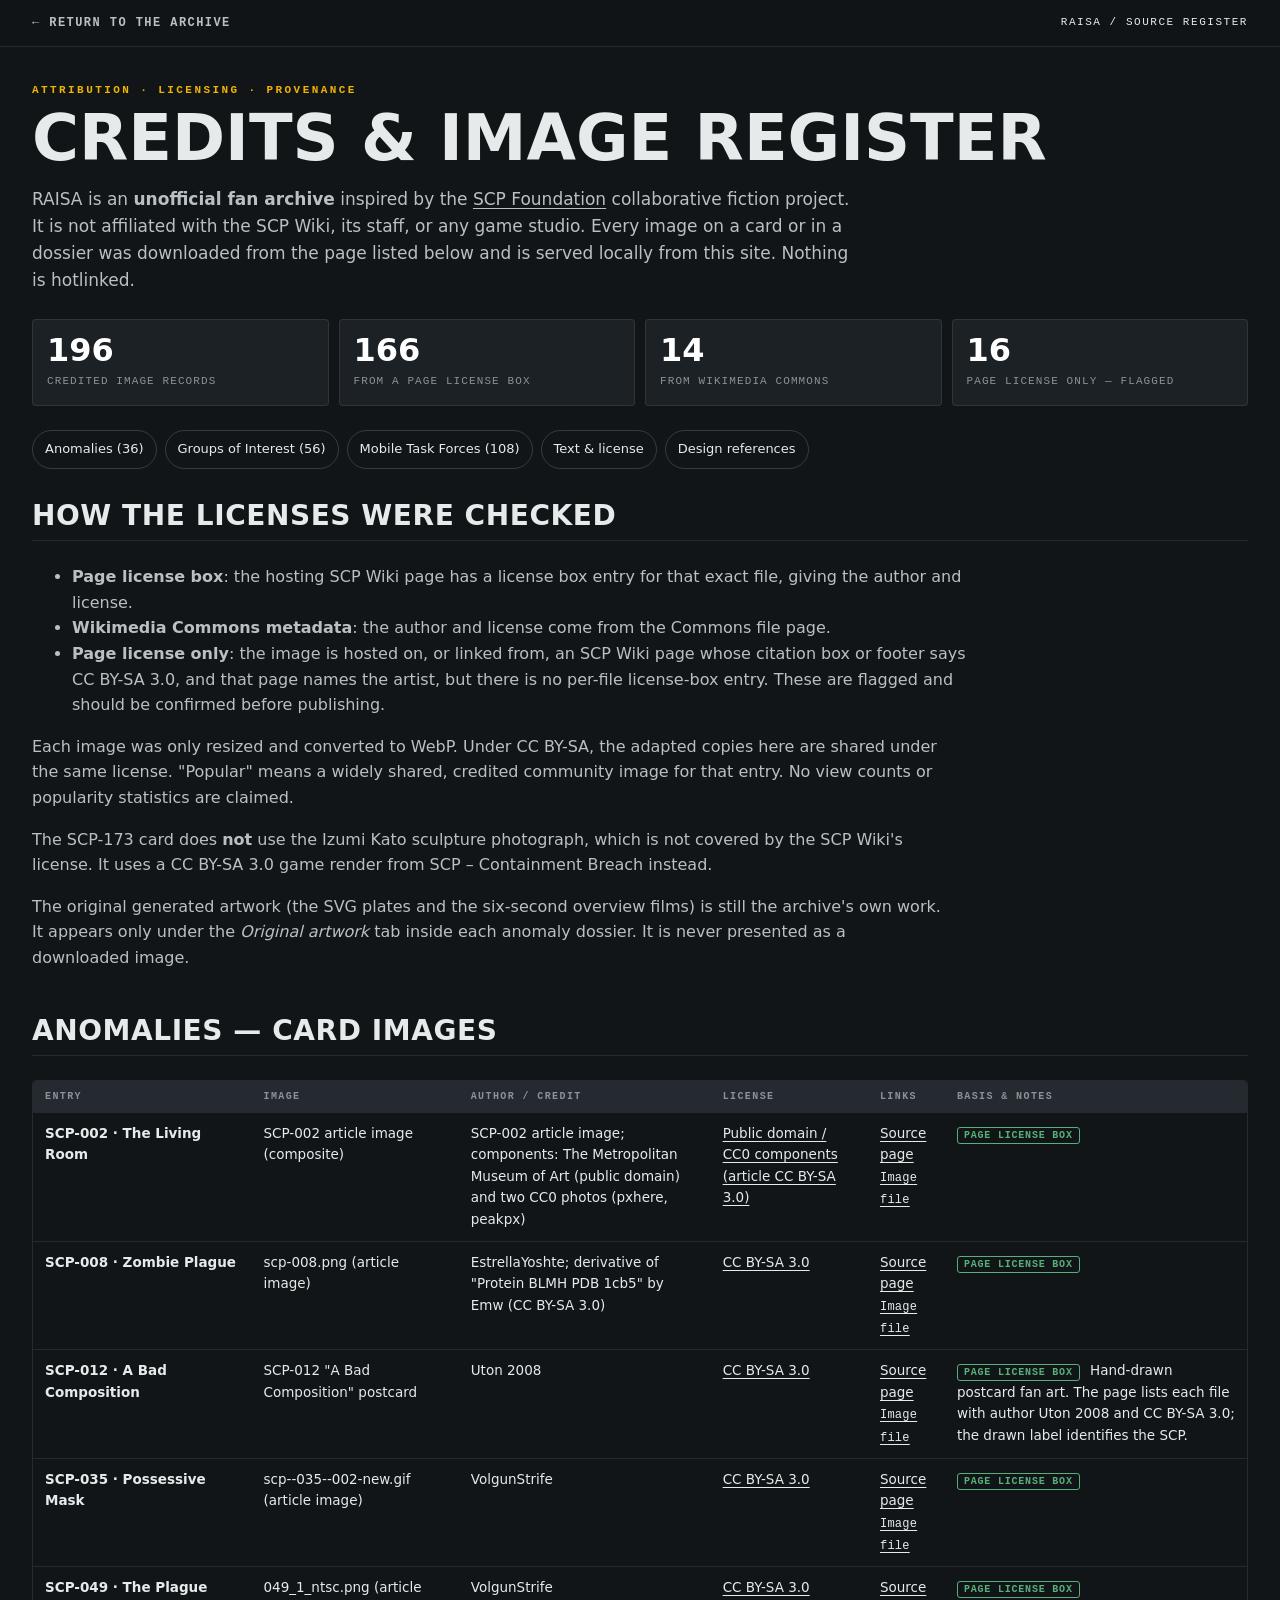
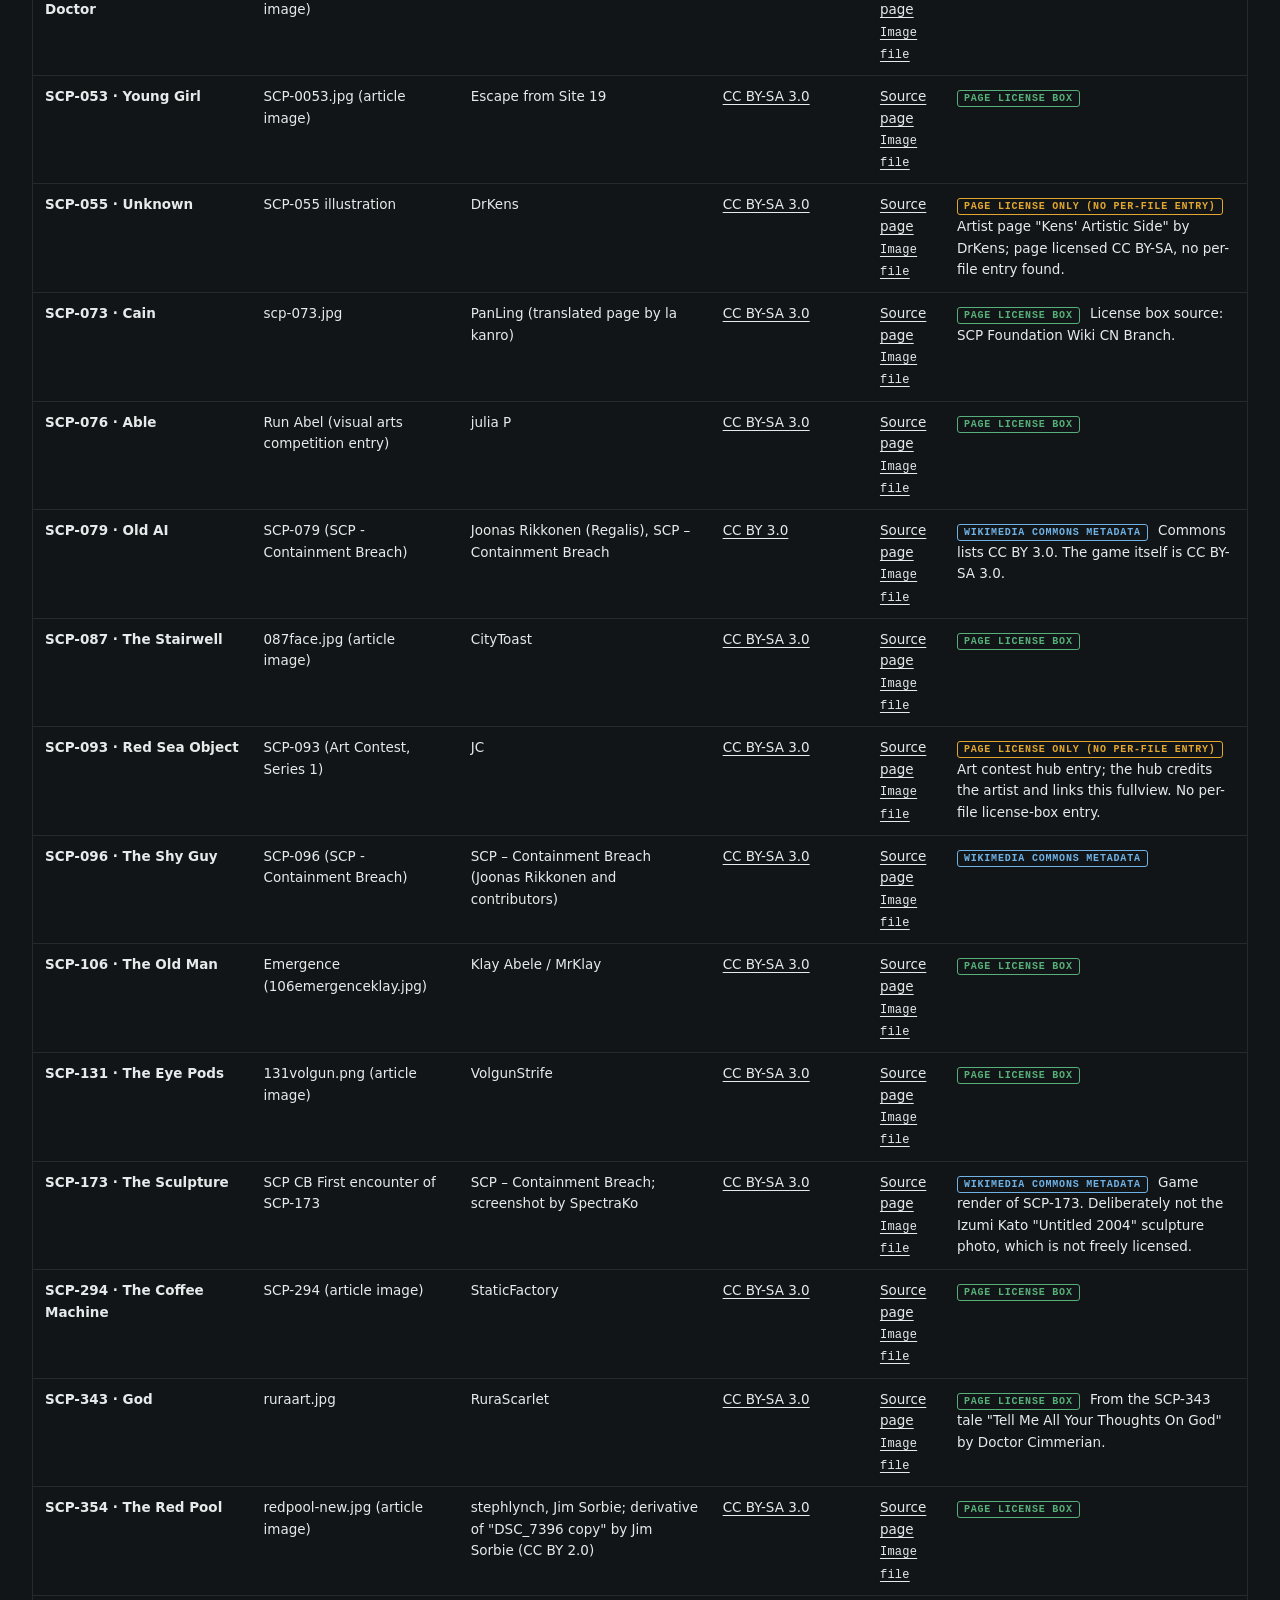
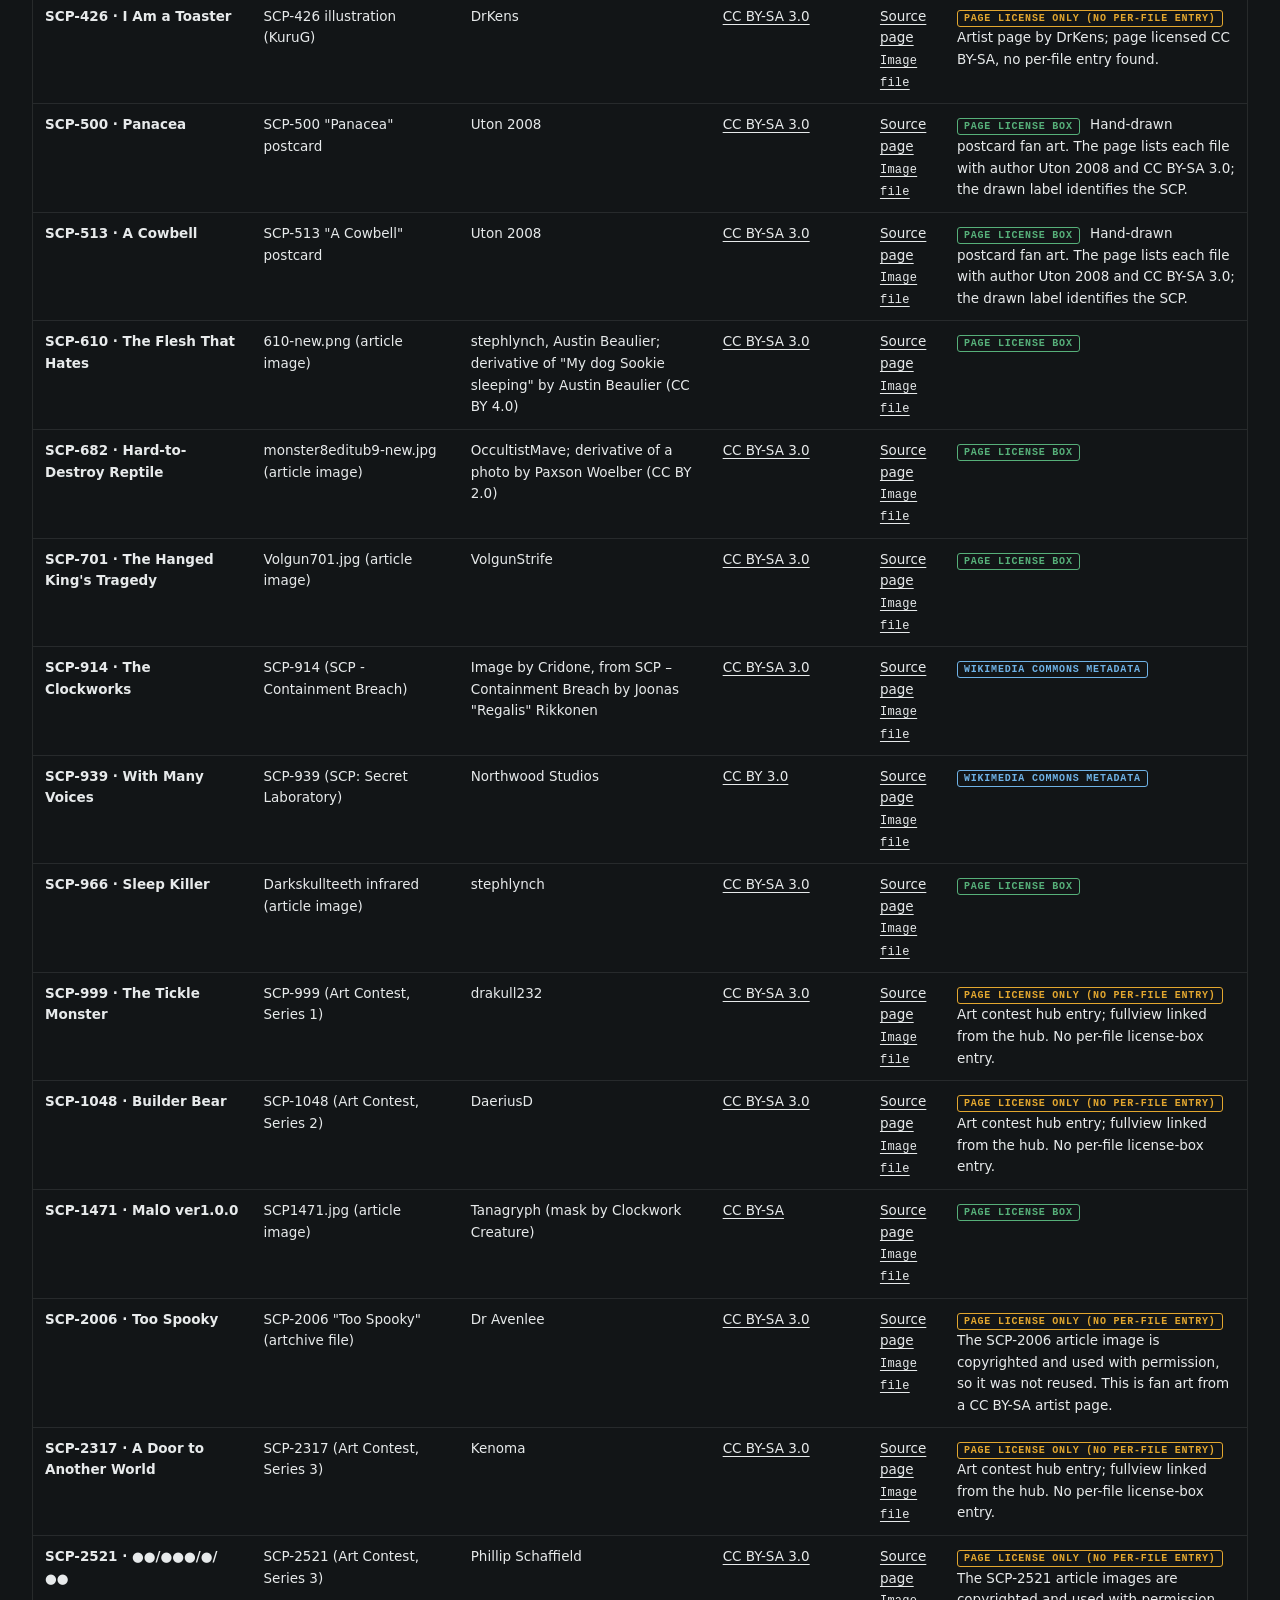
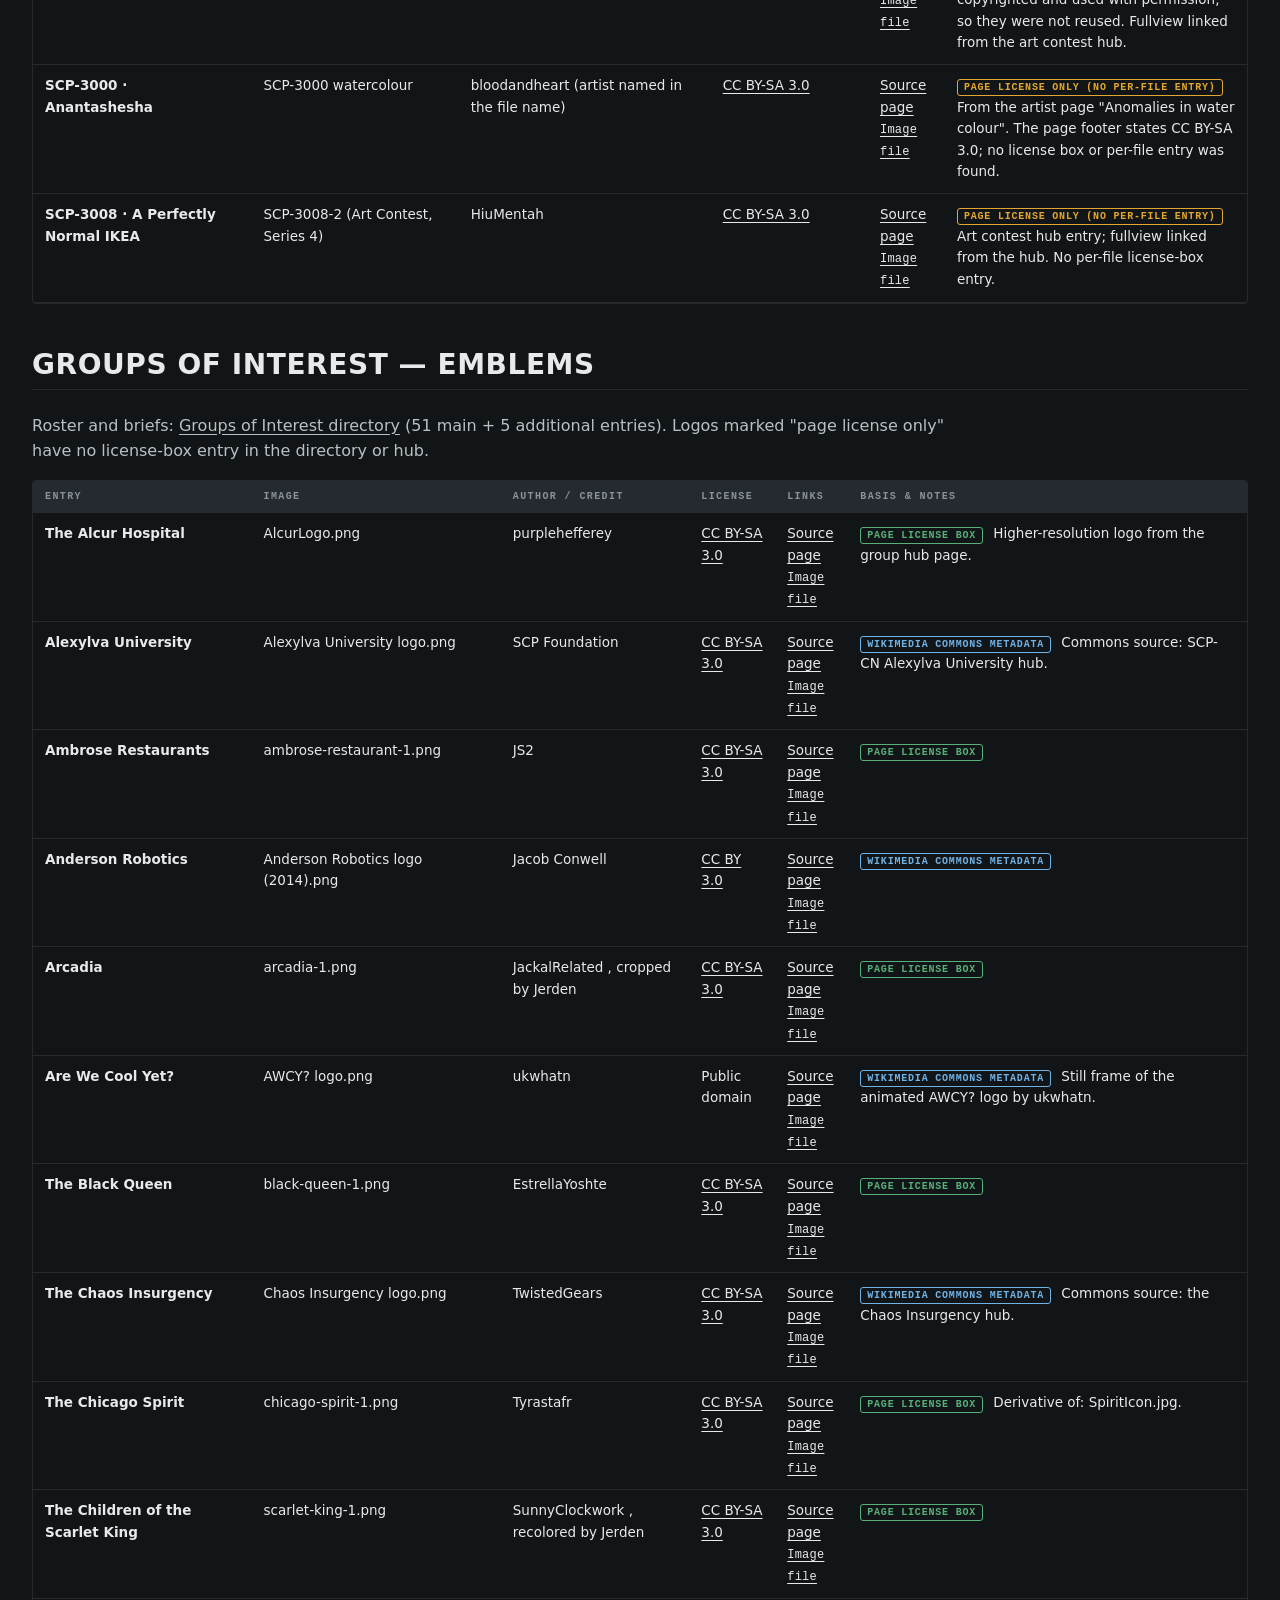
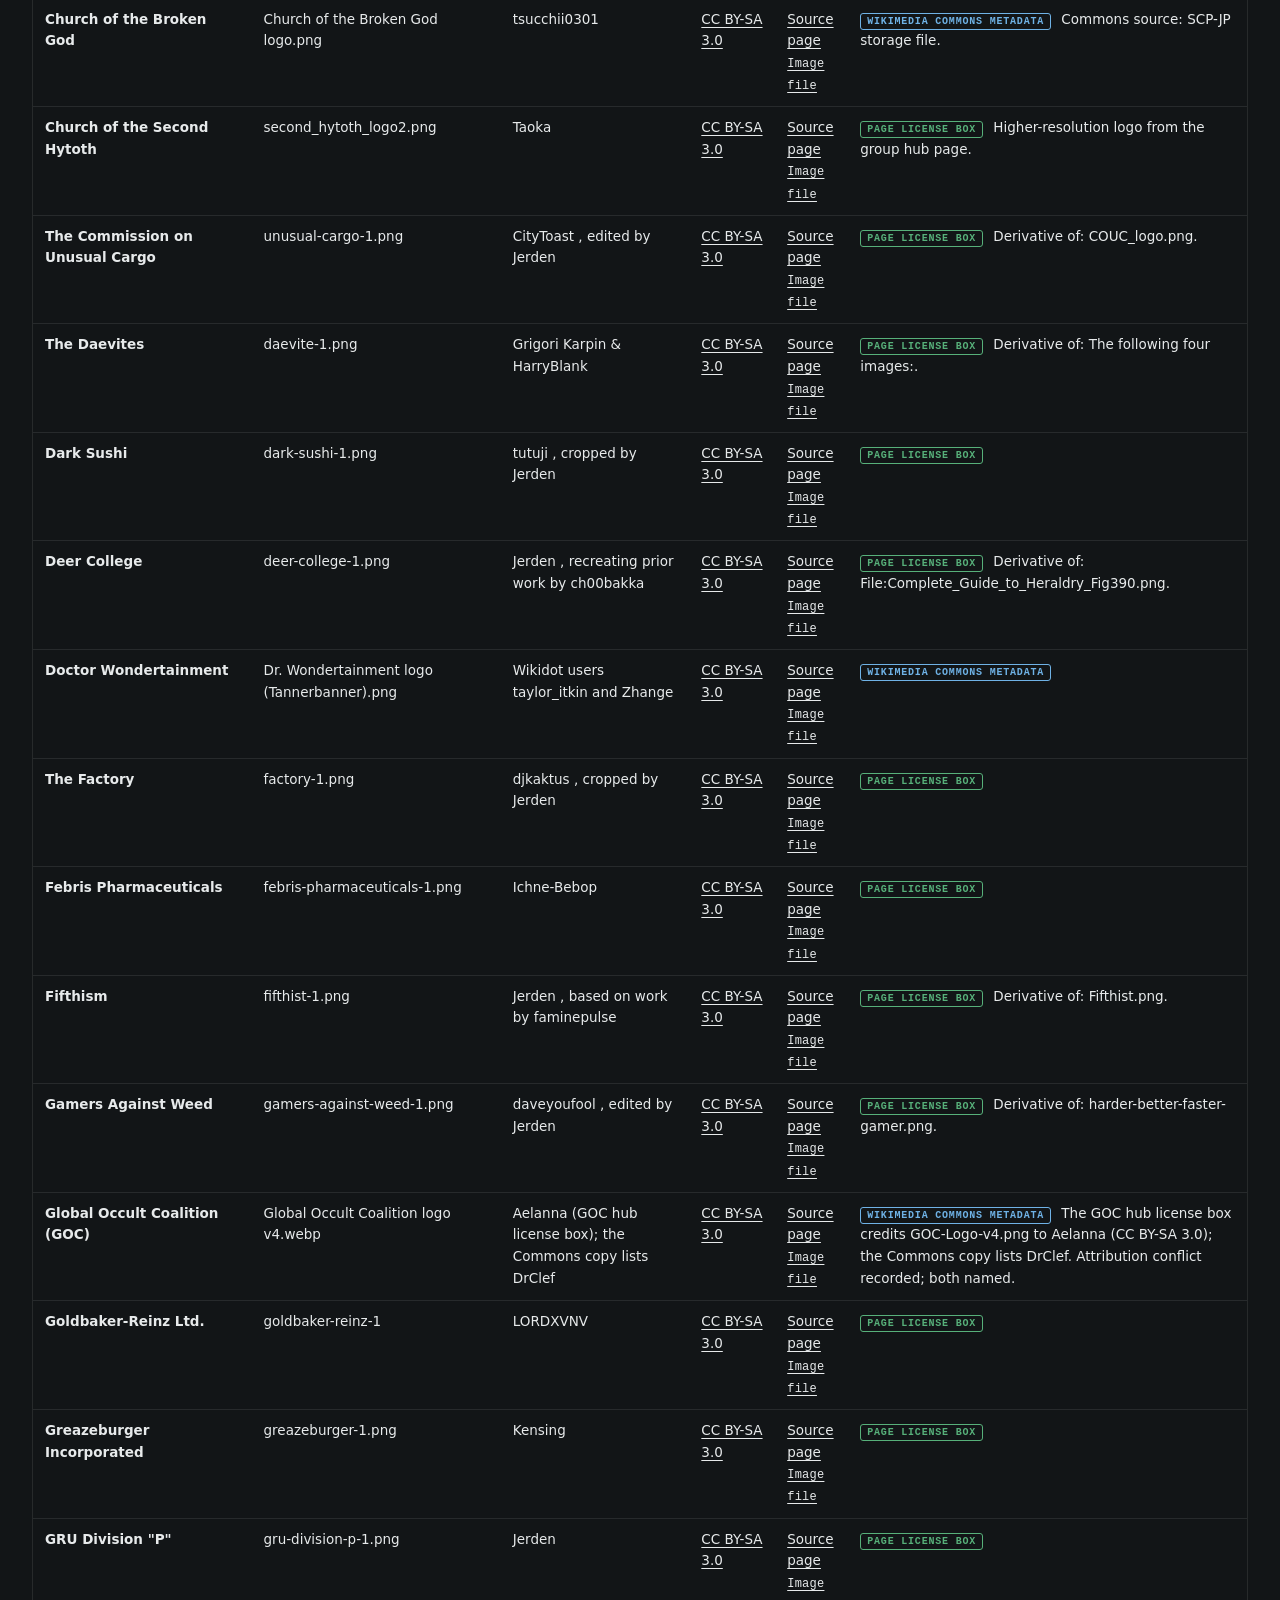
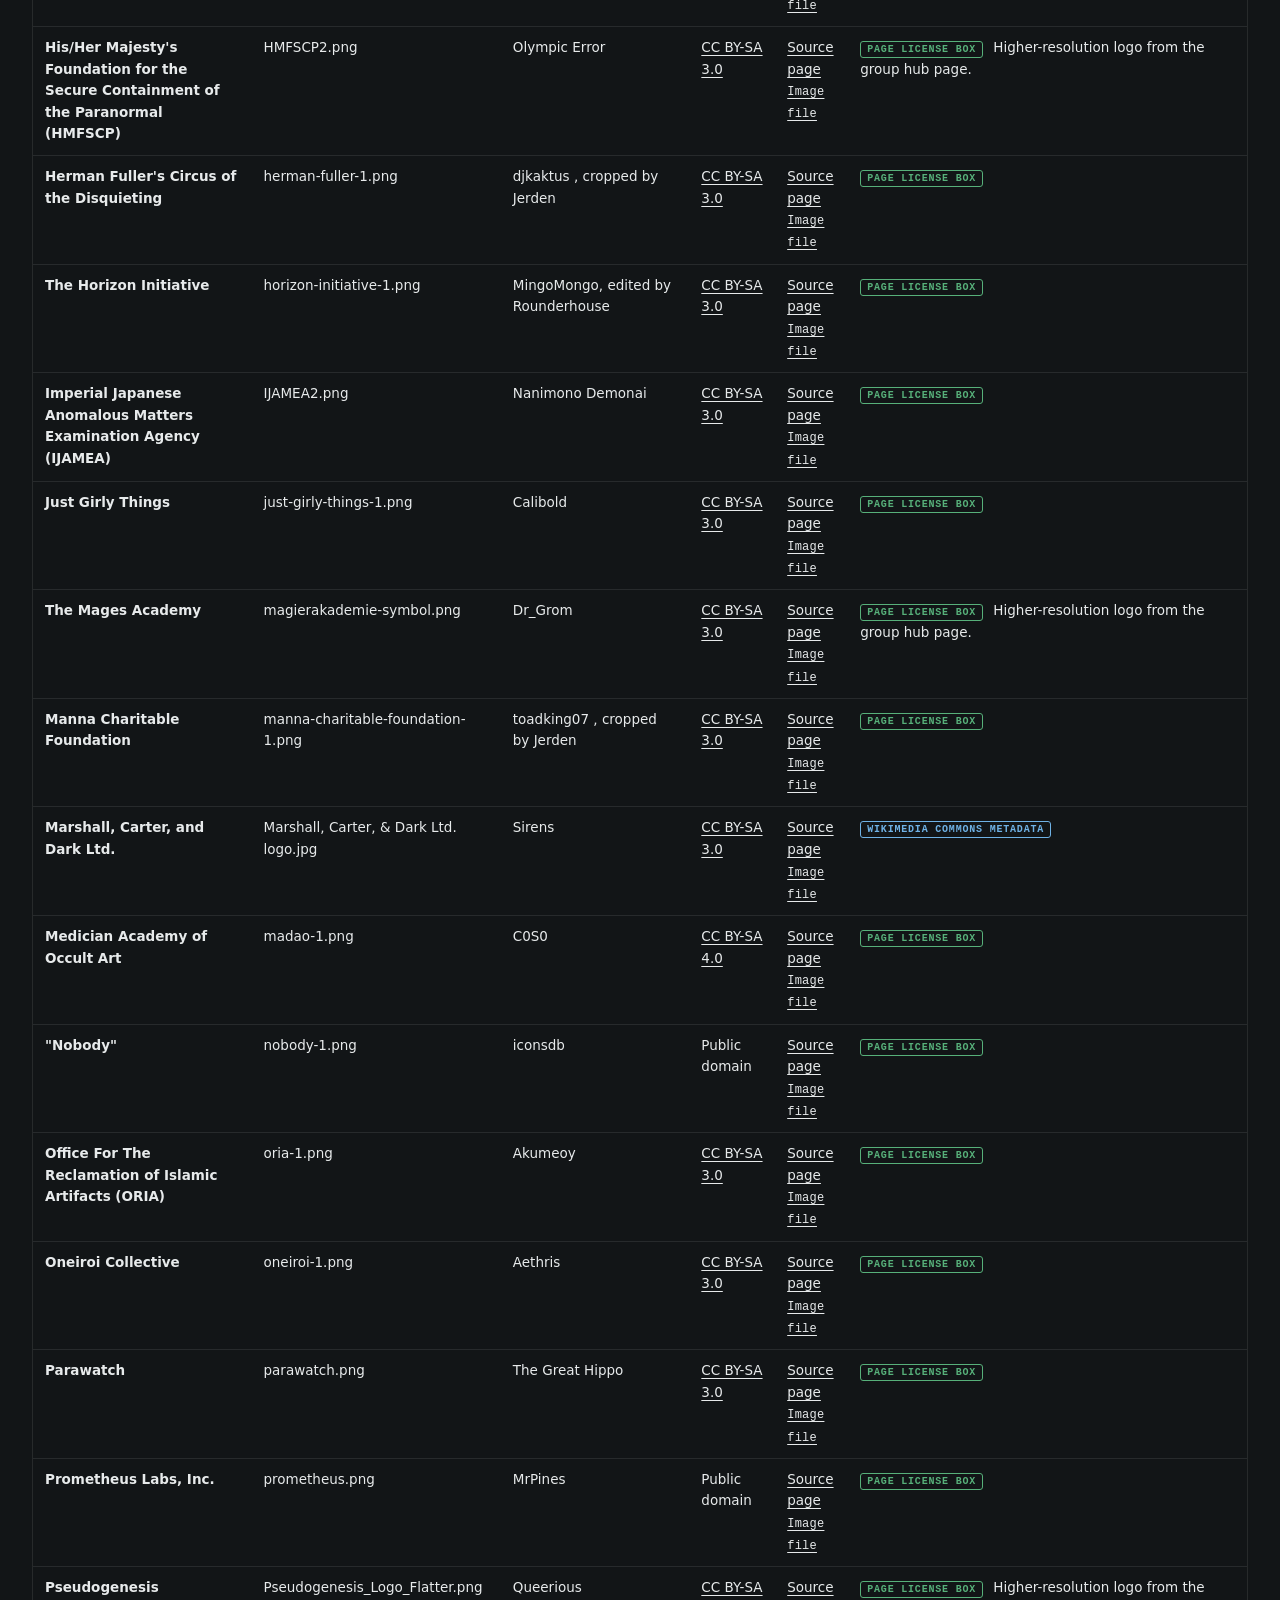
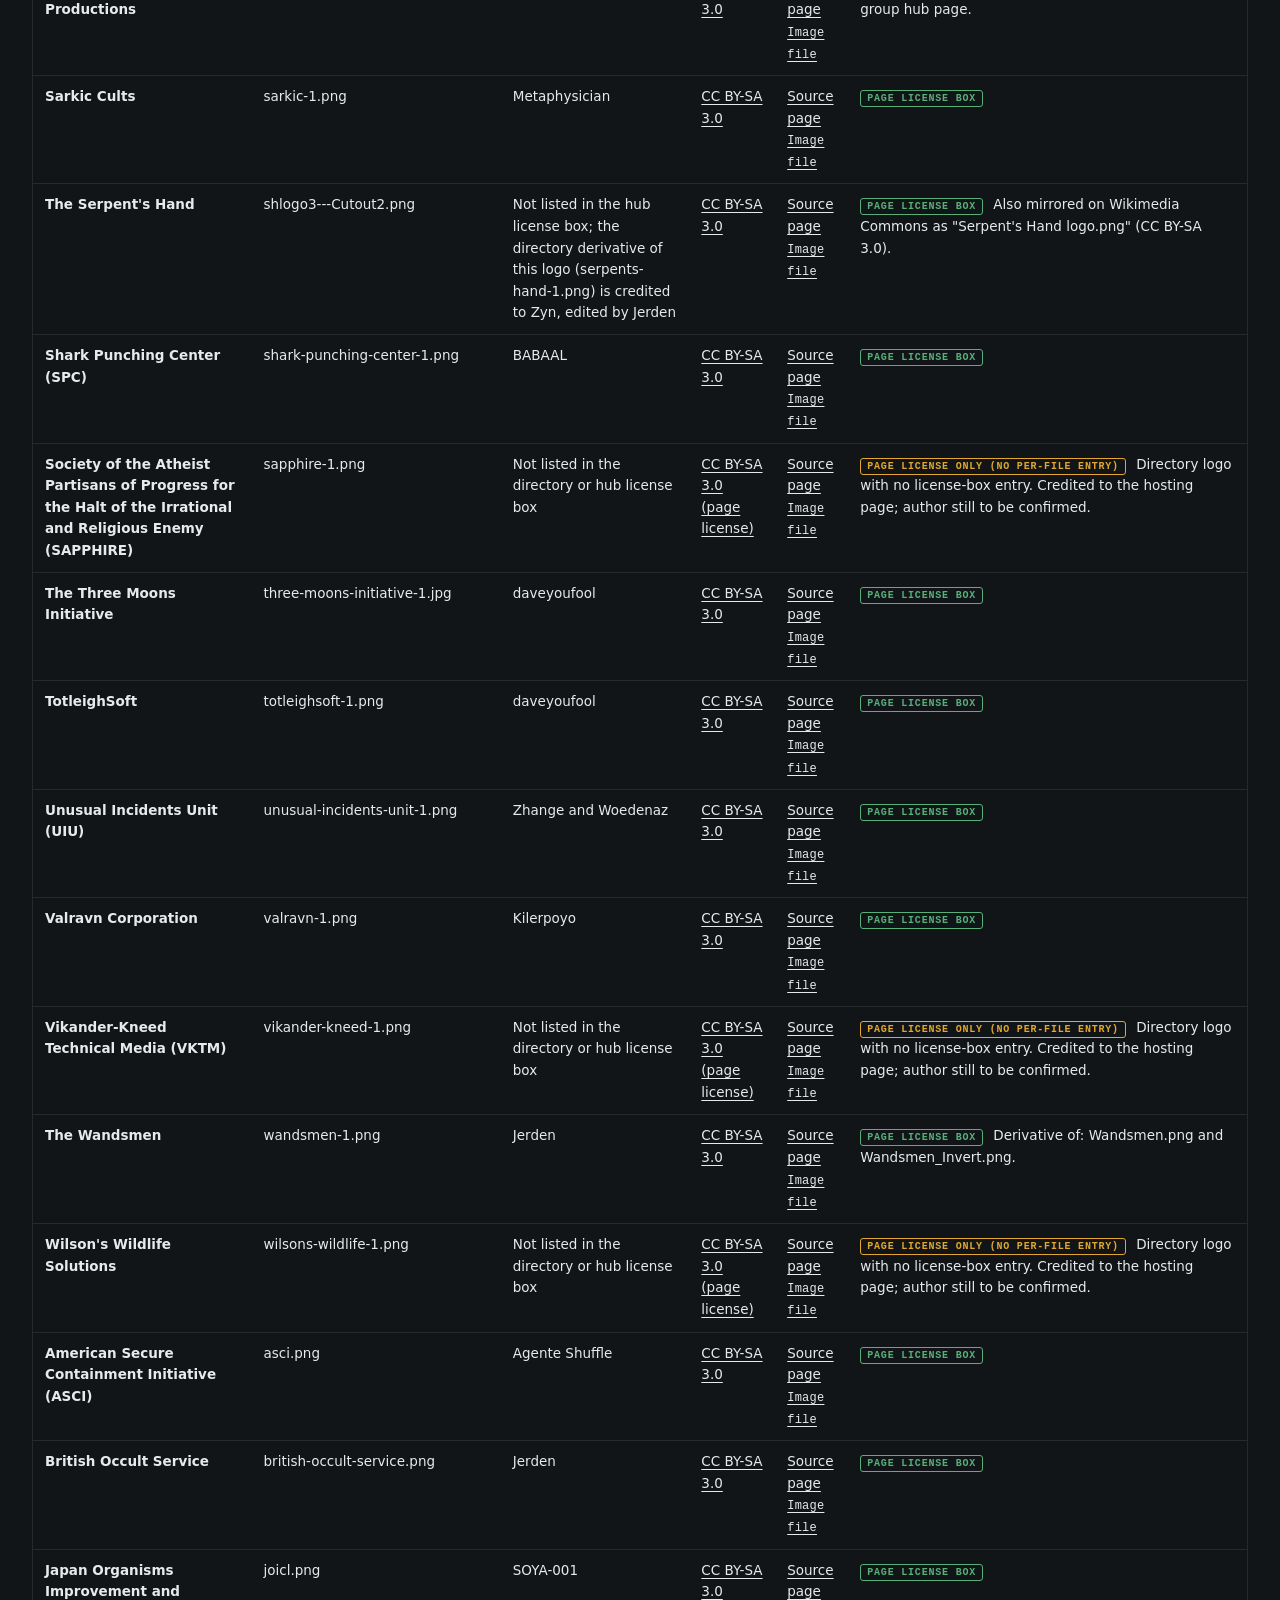
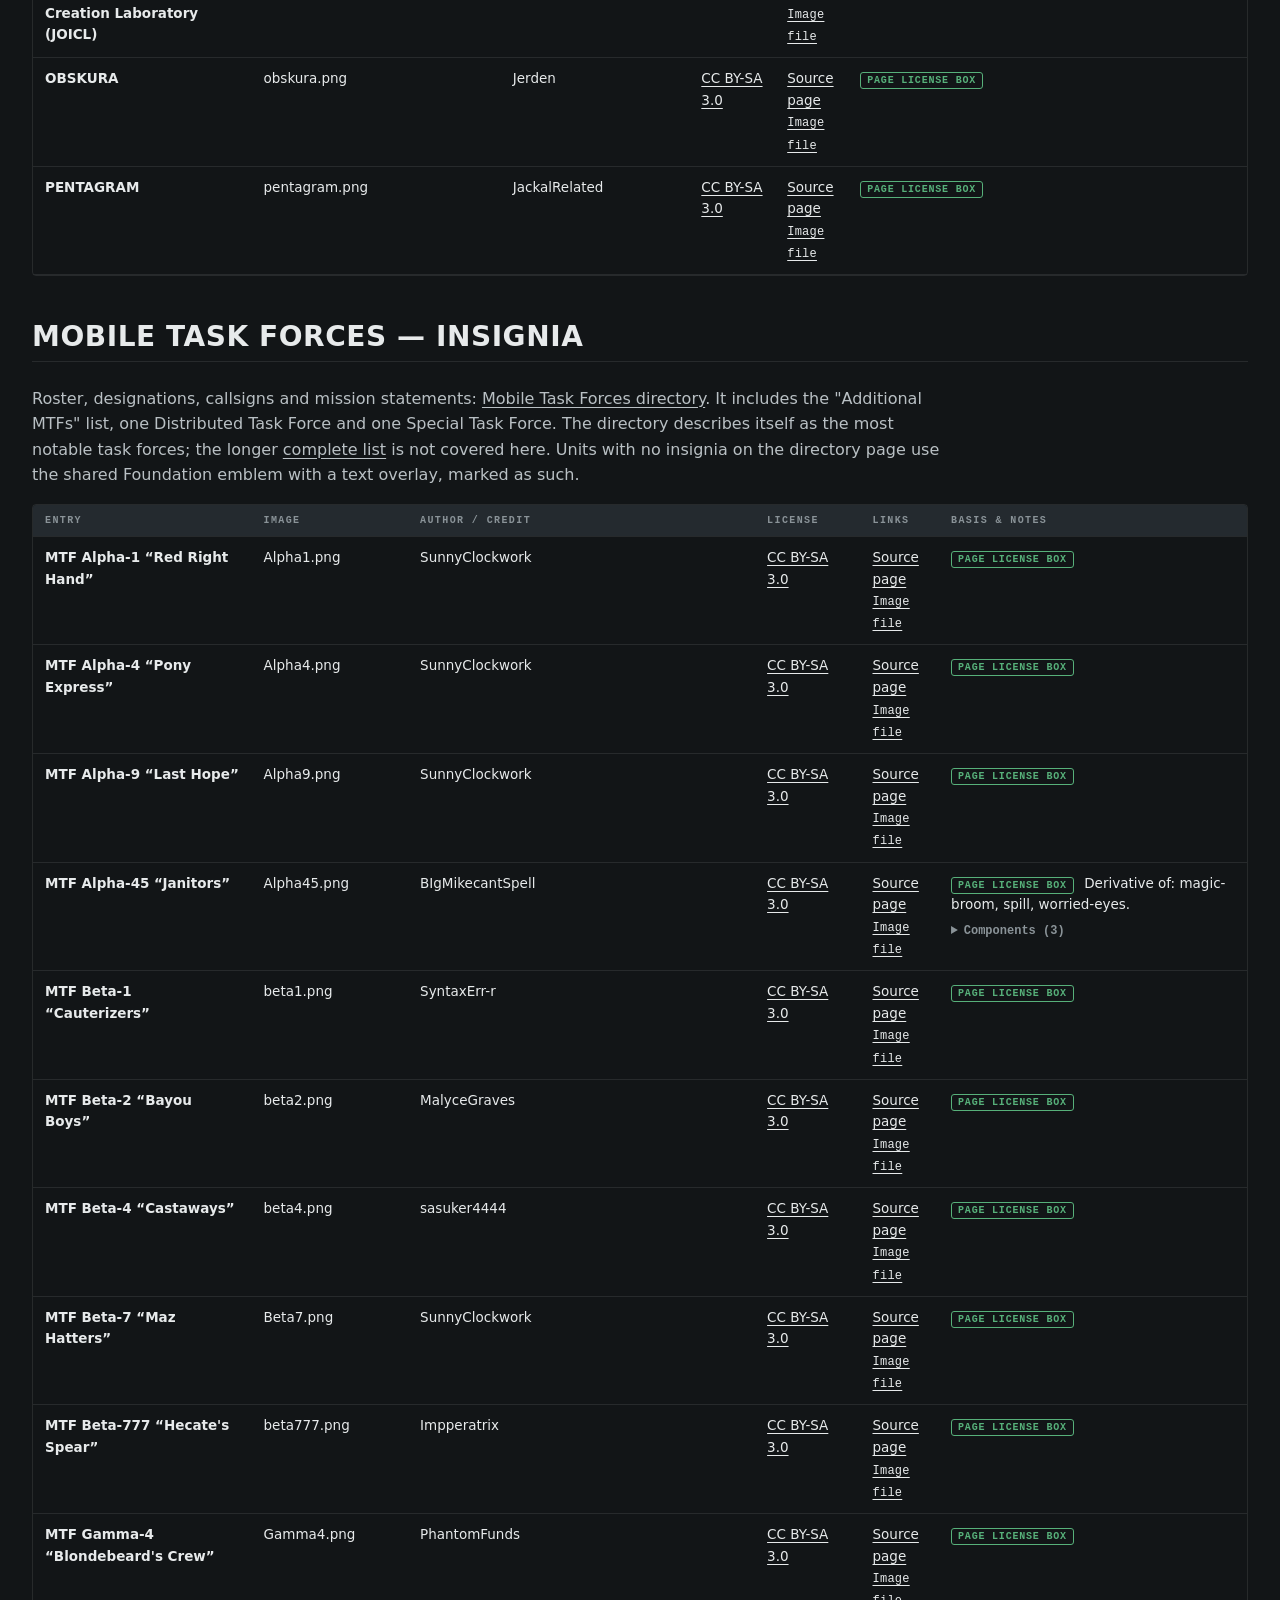
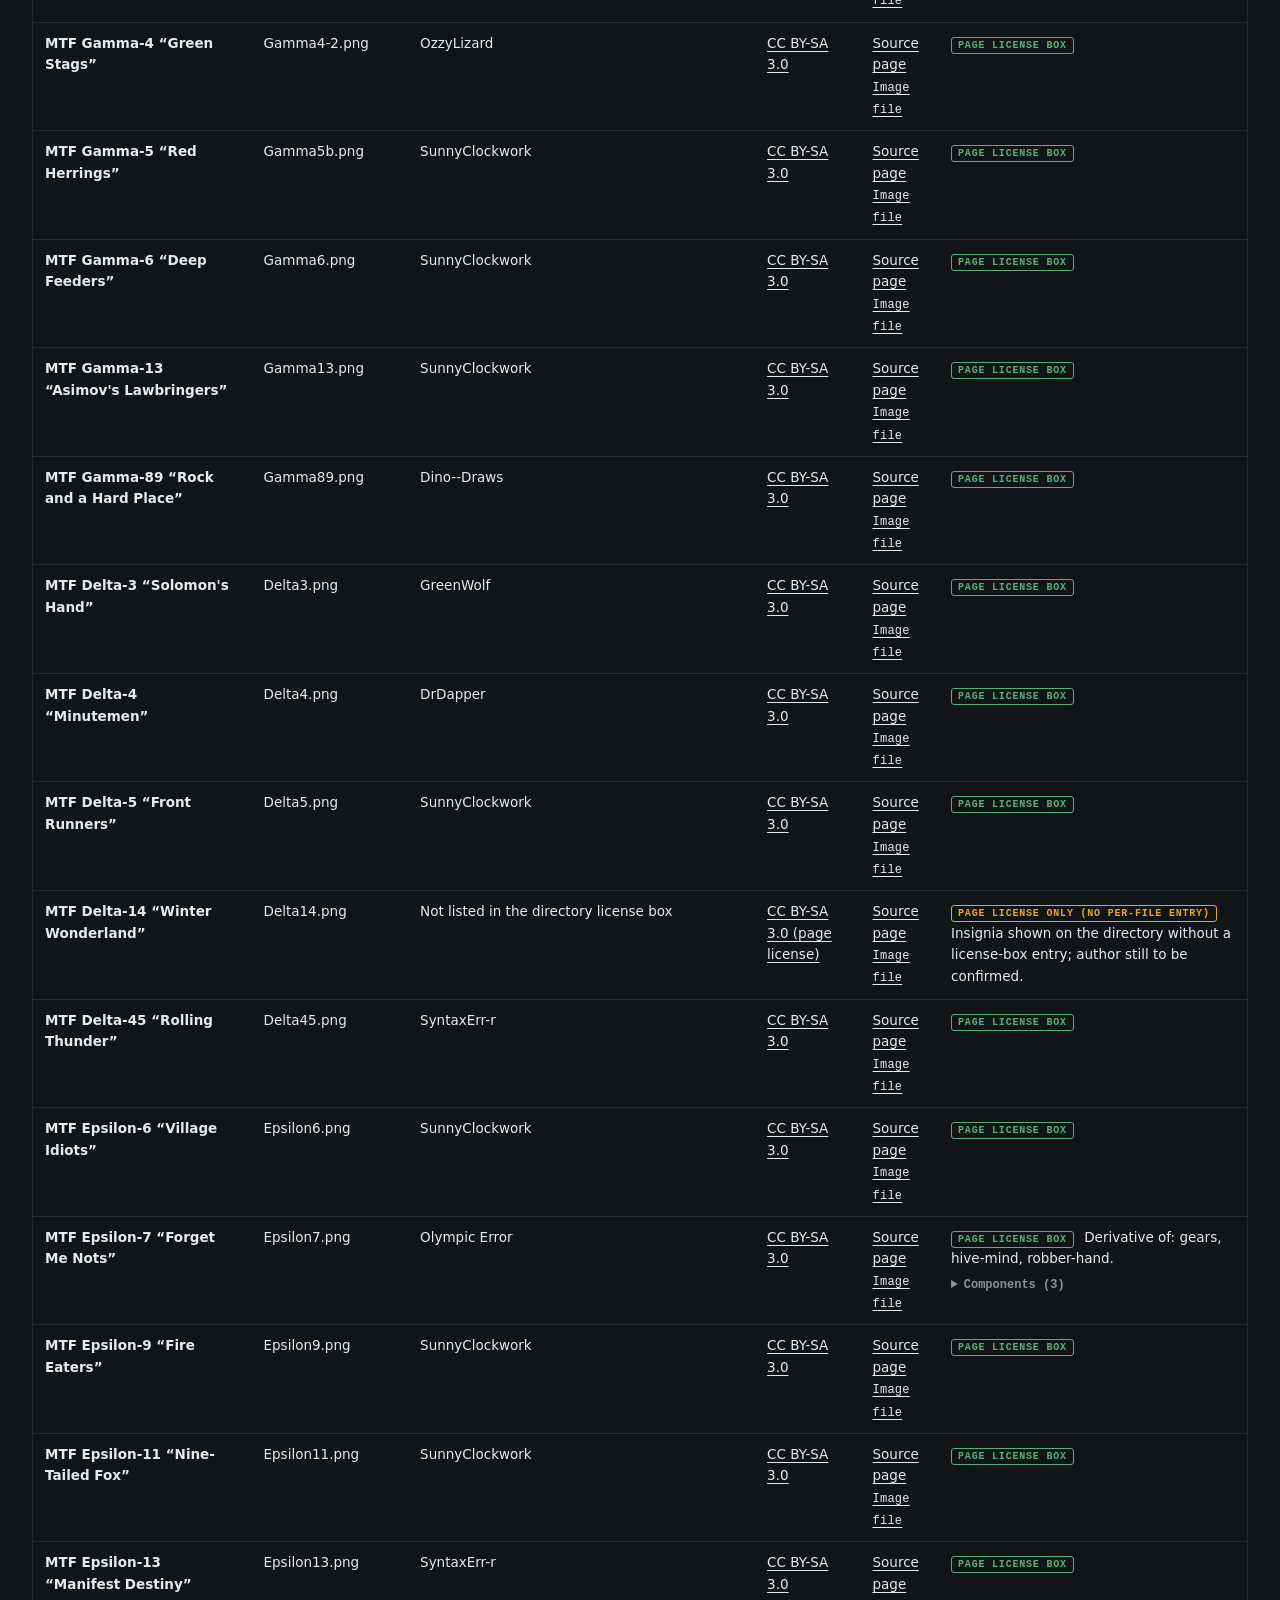
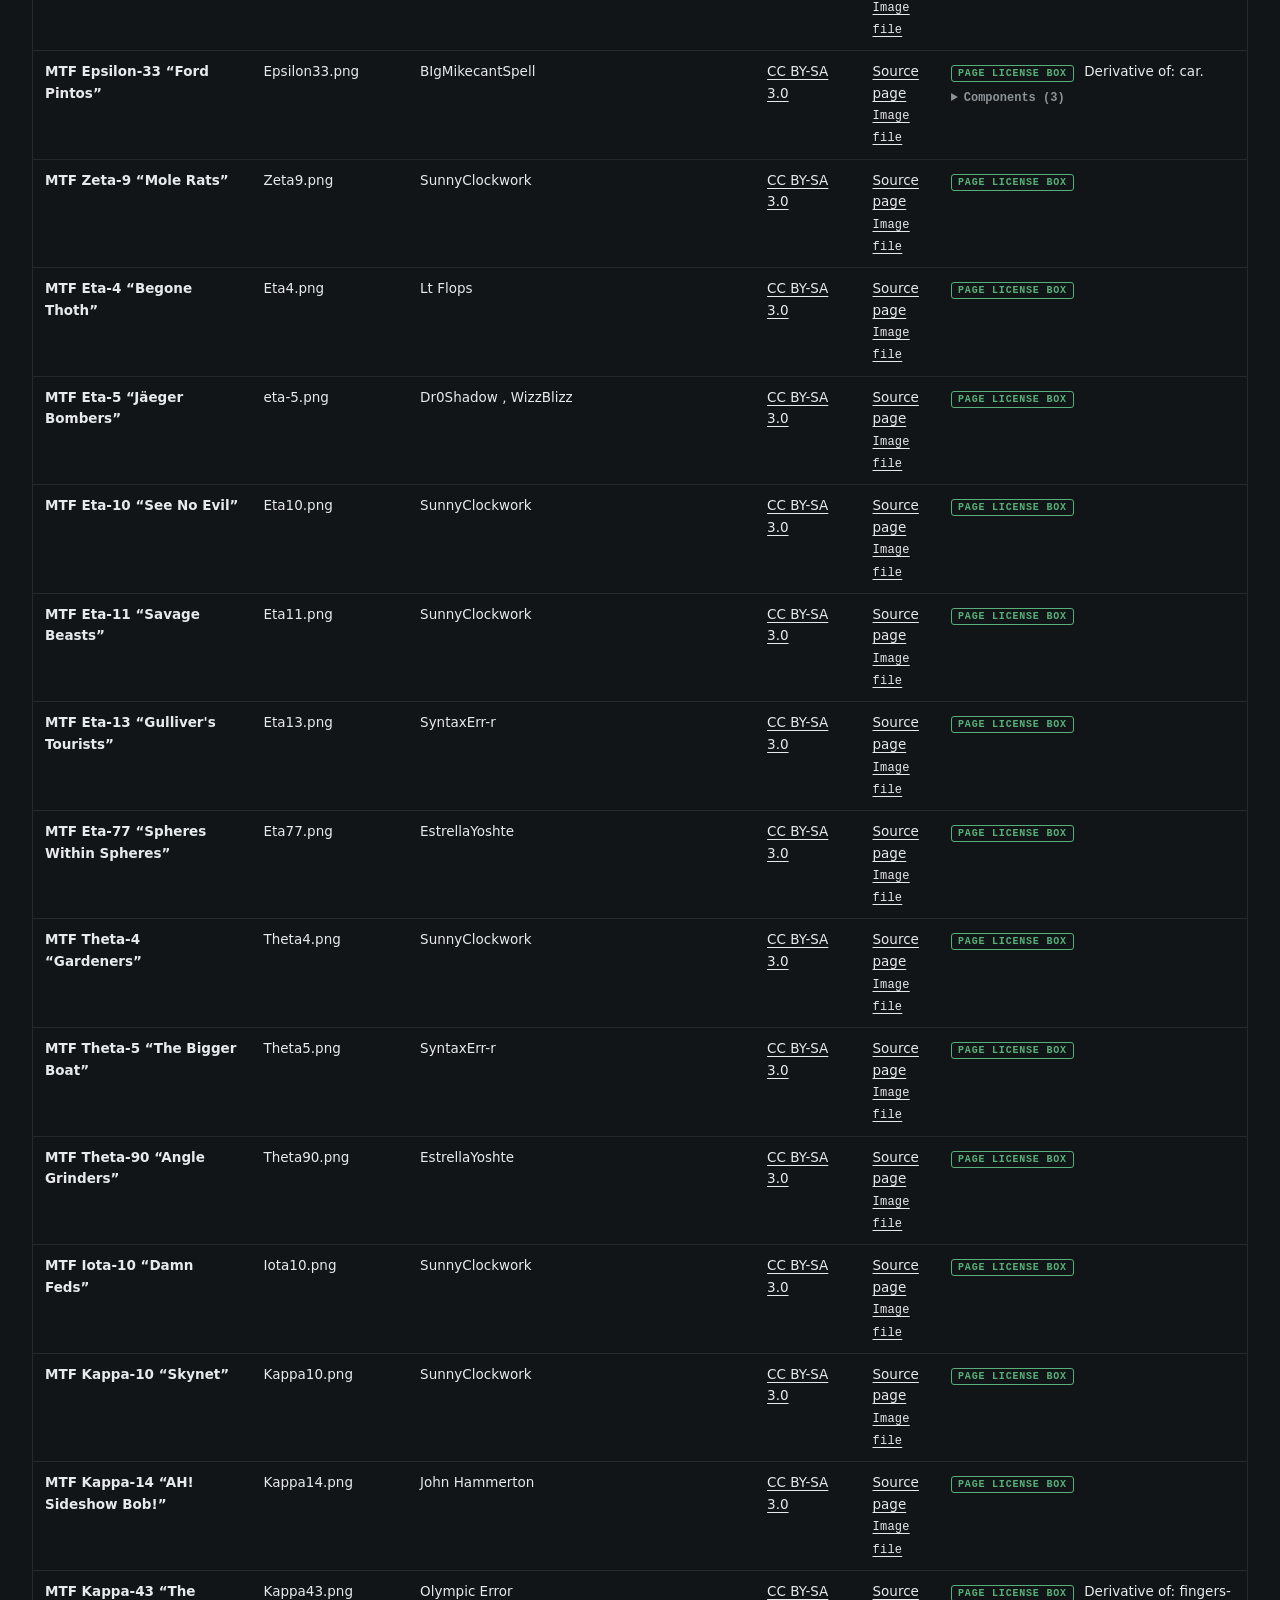
==== commit 22c5e2cd: "Overhaul: sourced credited card images, Groups of Interest (56) and Mobile Task Forces (108) section" ====
--- a/credits.html
+++ b/credits.html
@@ -1 +1,75 @@
-<!doctype html><html lang="en"><head><meta charset="utf-8"><meta name="viewport" content="width=device-width,initial-scale=1"><title>Attribution — RAISA</title><link rel="stylesheet" href="style.css"></head><body><main class="credits"><a class="tiny" href="index.html">← RETURN TO TERMINAL</a><p class="eyebrow" style="margin-top:40px">PRODUCTION / SOURCE REGISTER</p><h1>Attribution & production notes</h1><p>This is an unofficial fan experience inspired by the <a href="https://scp-wiki.wikidot.com/">SCP Foundation</a>, not an official wiki or a real classified records service.</p><h2>Sources & license</h2><p>The underlying SCP concepts belong to the writers and contributors credited on the source articles below. Each source's Attribution / License area and revision history identify its contributors. Adapted concepts and all original writing, illustrations, sound synthesis, and implementation in this fan work are released under <a href="https://creativecommons.org/licenses/by-sa/3.0/">Creative Commons Attribution-ShareAlike 3.0</a>. Changes: original compressed dossier summaries, newly written fictional incident vignettes, and illustrated behavioral reconstructions.</p><ul><li><a href="https://scp-wiki.wikidot.com/scp-002" target="_blank" rel="noopener">SCP-002</a></li><li><a href="https://scp-wiki.wikidot.com/scp-008" target="_blank" rel="noopener">SCP-008</a></li><li><a href="https://scp-wiki.wikidot.com/scp-012" target="_blank" rel="noopener">SCP-012</a></li><li><a href="https://scp-wiki.wikidot.com/scp-035" target="_blank" rel="noopener">SCP-035</a></li><li><a href="https://scp-wiki.wikidot.com/scp-049" target="_blank" rel="noopener">SCP-049</a></li><li><a href="https://scp-wiki.wikidot.com/scp-053" target="_blank" rel="noopener">SCP-053</a></li><li><a href="https://scp-wiki.wikidot.com/scp-055" target="_blank" rel="noopener">SCP-055</a></li><li><a href="https://scp-wiki.wikidot.com/scp-073" target="_blank" rel="noopener">SCP-073</a></li><li><a href="https://scp-wiki.wikidot.com/scp-076" target="_blank" rel="noopener">SCP-076</a></li><li><a href="https://scp-wiki.wikidot.com/scp-079" target="_blank" rel="noopener">SCP-079</a></li><li><a href="https://scp-wiki.wikidot.com/scp-087" target="_blank" rel="noopener">SCP-087</a></li><li><a href="https://scp-wiki.wikidot.com/scp-093" target="_blank" rel="noopener">SCP-093</a></li><li><a href="https://scp-wiki.wikidot.com/scp-096" target="_blank" rel="noopener">SCP-096</a></li><li><a href="https://scp-wiki.wikidot.com/scp-106" target="_blank" rel="noopener">SCP-106</a></li><li><a href="https://scp-wiki.wikidot.com/scp-131" target="_blank" rel="noopener">SCP-131</a></li><li><a href="https://scp-wiki.wikidot.com/scp-173" target="_blank" rel="noopener">SCP-173</a></li><li><a href="https://scp-wiki.wikidot.com/scp-294" target="_blank" rel="noopener">SCP-294</a></li><li><a href="https://scp-wiki.wikidot.com/scp-343" target="_blank" rel="noopener">SCP-343</a></li><li><a href="https://scp-wiki.wikidot.com/scp-354" target="_blank" rel="noopener">SCP-354</a></li><li><a href="https://scp-wiki.wikidot.com/scp-426" target="_blank" rel="noopener">SCP-426</a></li><li><a href="https://scp-wiki.wikidot.com/scp-500" target="_blank" rel="noopener">SCP-500</a></li><li><a href="https://scp-wiki.wikidot.com/scp-513" target="_blank" rel="noopener">SCP-513</a></li><li><a href="https://scp-wiki.wikidot.com/scp-610" target="_blank" rel="noopener">SCP-610</a></li><li><a href="https://scp-wiki.wikidot.com/scp-682" target="_blank" rel="noopener">SCP-682</a></li><li><a href="https://scp-wiki.wikidot.com/scp-701" target="_blank" rel="noopener">SCP-701</a></li><li><a href="https://scp-wiki.wikidot.com/scp-914" target="_blank" rel="noopener">SCP-914</a></li><li><a href="https://scp-wiki.wikidot.com/scp-939" target="_blank" rel="noopener">SCP-939</a></li><li><a href="https://scp-wiki.wikidot.com/scp-966" target="_blank" rel="noopener">SCP-966</a></li><li><a href="https://scp-wiki.wikidot.com/scp-999" target="_blank" rel="noopener">SCP-999</a></li><li><a href="https://scp-wiki.wikidot.com/scp-1048" target="_blank" rel="noopener">SCP-1048</a></li><li><a href="https://scp-wiki.wikidot.com/scp-1471" target="_blank" rel="noopener">SCP-1471</a></li><li><a href="https://scp-wiki.wikidot.com/scp-2006" target="_blank" rel="noopener">SCP-2006</a></li><li><a href="https://scp-wiki.wikidot.com/scp-2317" target="_blank" rel="noopener">SCP-2317</a></li><li><a href="https://scp-wiki.wikidot.com/scp-2521" target="_blank" rel="noopener">SCP-2521</a></li><li><a href="https://scp-wiki.wikidot.com/scp-3000" target="_blank" rel="noopener">SCP-3000</a></li><li><a href="https://scp-wiki.wikidot.com/scp-3008" target="_blank" rel="noopener">SCP-3008</a></li></ul><h2>Original production</h2><p>All 72 SVG scenes (plus 36 motion-free variants) were drawn specifically for this archive using original geometric artwork. They are symbolic illustrations, not containment photographs or optical images of the entities. No wiki images, official logos, game sounds, or third-party visual assets were used. The R monogram is an original graphic.</p><p>Each dossier also carries a short silent overview film (OPTICAL BRIEF), stored with the site as an MP4 file in <code>assets/videos/</code>. These are original AI-generated fan reconstructions animated from this archive's own illustrations. They were not downloaded from the SCP Wiki, YouTube, or any other video channel, and they are not affiliated with the Foundation or any SCP video series.</p><p>The incident vignettes are original fan scenes rather than copied logs or a canonical chronology. All dates are deliberately redacted. Object class describes containment difficulty, not lethality. Every required entry retains its best-known class assignment.</p><p>Industrial hum, paper/static rustles, and stamp impacts are synthesized locally using Web Audio. Audio is restrained, starts only after entry, and can always be muted. No account, analytics, or data collection is present. The only saved preference is mute, stored on this device.</p><p class="tiny">SECURE. CONTAIN. PROTECT. / UNOFFICIAL CC BY-SA FAN WORK</p></main></body></html>+<!doctype html>
+<html lang="en">
+<head>
+<meta charset="utf-8"><meta name="viewport" content="width=device-width,initial-scale=1">
+<meta name="theme-color" content="#16191c">
+<title>Credits &amp; image register · RAISA</title>
+<link rel="stylesheet" href="style.css">
+</head>
+<body class="credits-page">
+<header class="credits-top"><a class="text-link" href="index.html#anomalies">← Return to the archive</a><span class="mono tiny">RAISA / SOURCE REGISTER</span></header>
+<main class="credits" id="top">
+  <p class="eyebrow">Attribution · licensing · provenance</p>
+  <h1>Credits &amp; image register</h1>
+  <p class="lede">RAISA is an <strong>unofficial fan archive</strong> inspired by the <a href="https://scp-wiki.wikidot.com/">SCP Foundation</a> collaborative fiction project. It is not affiliated with the SCP Wiki, its staff, or any game studio. Every image on a card or in a dossier was downloaded from the page listed below and is served locally from this site. Nothing is hotlinked.</p>
+  <div class="credit-stats" role="list">
+    <div role="listitem"><strong>196</strong><span>credited image records</span></div>
+    <div role="listitem"><strong>166</strong><span>from a page license box</span></div>
+    <div role="listitem"><strong>14</strong><span>from Wikimedia Commons</span></div>
+    <div role="listitem"><strong>16</strong><span>page license only — flagged</span></div>
+  </div>
+  <nav class="credit-nav" aria-label="Register sections"><a href="#anomalies-credits">Anomalies (36)</a><a href="#groups-credits">Groups of Interest (56)</a><a href="#mtf-credits">Mobile Task Forces (108)</a><a href="#text">Text &amp; license</a><a href="#design">Design references</a></nav>
+
+  <section id="licensing" class="credit-block">
+    <h2>How the licenses were checked</h2>
+    <ul>
+      <li><strong>Page license box</strong>: the hosting SCP Wiki page has a license box entry for that exact file, giving the author and license.</li>
+      <li><strong>Wikimedia Commons metadata</strong>: the author and license come from the Commons file page.</li>
+      <li><strong>Page license only</strong>: the image is hosted on, or linked from, an SCP Wiki page whose citation box or footer says CC BY-SA 3.0, and that page names the artist, but there is no per-file license-box entry. These are flagged and should be confirmed before publishing.</li>
+    </ul>
+    <p>Each image was only resized and converted to WebP. Under CC BY-SA, the adapted copies here are shared under the same license. "Popular" means a widely shared, credited community image for that entry. No view counts or popularity statistics are claimed.</p>
+    <p>The SCP-173 card does <strong>not</strong> use the Izumi Kato sculpture photograph, which is not covered by the SCP Wiki's license. It uses a CC BY-SA 3.0 game render from SCP – Containment Breach instead.</p>
+    <p>The original generated artwork (the SVG plates and the six-second overview films) is still the archive's own work. It appears only under the <em>Original artwork</em> tab inside each anomaly dossier. It is never presented as a downloaded image.</p>
+  </section>
+
+  <section id="anomalies-credits" class="credit-block">
+    <h2>Anomalies — card images</h2>
+    <div class="table-wrap"><table><thead><tr><th scope="col">Entry</th><th scope="col">Image</th><th scope="col">Author / credit</th><th scope="col">License</th><th scope="col">Links</th><th scope="col">Basis &amp; notes</th></tr></thead><tbody><tr id="credit-scp-002"><th scope="row">SCP-002 · The Living Room</th><td>SCP-002 article image (composite)</td><td>SCP-002 article image; components: The Metropolitan Museum of Art (public domain) and two CC0 photos (pxhere, peakpx)</td><td><a href="https://creativecommons.org/licenses/by-sa/3.0/" rel="noopener license">Public domain / CC0 components (article CC BY-SA 3.0)</a></td><td><a href="https://scp-wiki.wikidot.com/scp-002" rel="noopener">Source page</a><br><a class="mono" href="https://scp-wiki.wdfiles.com/local--files/scp-002/800px-SCP002-new.jpg" rel="noopener">Image file</a></td><td><span class="basis basis-license-box">Page license box</span></td></tr><tr id="credit-scp-008"><th scope="row">SCP-008 · Zombie Plague</th><td>scp-008.png (article image)</td><td>EstrellaYoshte; derivative of &quot;Protein BLMH PDB 1cb5&quot; by Emw (CC BY-SA 3.0)</td><td><a href="https://creativecommons.org/licenses/by-sa/3.0/" rel="noopener license">CC BY-SA 3.0</a></td><td><a href="https://scp-wiki.wikidot.com/scp-008" rel="noopener">Source page</a><br><a class="mono" href="https://scp-wiki.wdfiles.com/local--files/scp-008/scp-008.png" rel="noopener">Image file</a></td><td><span class="basis basis-license-box">Page license box</span></td></tr><tr id="credit-scp-012"><th scope="row">SCP-012 · A Bad Composition</th><td>SCP-012 &quot;A Bad Composition&quot; postcard</td><td>Uton 2008</td><td><a href="https://creativecommons.org/licenses/by-sa/3.0/" rel="noopener license">CC BY-SA 3.0</a></td><td><a href="https://scp-wiki.wikidot.com/uton-game-postcard-artworks" rel="noopener">Source page</a><br><a class="mono" href="https://scp-jp-storage.wdfiles.com/local--files/file:10359876-9-ffku/IMG_4115.jpeg" rel="noopener">Image file</a></td><td><span class="basis basis-license-box">Page license box</span> Hand-drawn postcard fan art. The page lists each file with author Uton 2008 and CC BY-SA 3.0; the drawn label identifies the SCP.</td></tr><tr id="credit-scp-035"><th scope="row">SCP-035 · Possessive Mask</th><td>scp--035--002-new.gif (article image)</td><td>VolgunStrife</td><td><a href="https://creativecommons.org/licenses/by-sa/3.0/" rel="noopener license">CC BY-SA 3.0</a></td><td><a href="https://scp-wiki.wikidot.com/scp-035" rel="noopener">Source page</a><br><a class="mono" href="https://scp-wiki.wdfiles.com/local--files/scp-035/scp--035--002-new.gif" rel="noopener">Image file</a></td><td><span class="basis basis-license-box">Page license box</span></td></tr><tr id="credit-scp-049"><th scope="row">SCP-049 · The Plague Doctor</th><td>049_1_ntsc.png (article image)</td><td>VolgunStrife</td><td><a href="https://creativecommons.org/licenses/by-sa/3.0/" rel="noopener license">CC BY-SA 3.0</a></td><td><a href="https://scp-wiki.wikidot.com/scp-049" rel="noopener">Source page</a><br><a class="mono" href="https://scp-wiki.wdfiles.com/local--files/scp-049/049_1_ntsc.png" rel="noopener">Image file</a></td><td><span class="basis basis-license-box">Page license box</span></td></tr><tr id="credit-scp-053"><th scope="row">SCP-053 · Young Girl</th><td>SCP-0053.jpg (article image)</td><td>Escape from Site 19</td><td><a href="https://creativecommons.org/licenses/by-sa/3.0/" rel="noopener license">CC BY-SA 3.0</a></td><td><a href="https://scp-wiki.wikidot.com/scp-053" rel="noopener">Source page</a><br><a class="mono" href="https://scp-wiki.wdfiles.com/local--files/scp-053/SCP-0053.jpg" rel="noopener">Image file</a></td><td><span class="basis basis-license-box">Page license box</span></td></tr><tr id="credit-scp-055"><th scope="row">SCP-055 · Unknown</th><td>SCP-055 illustration</td><td>DrKens</td><td><a href="https://creativecommons.org/licenses/by-sa/3.0/" rel="noopener license">CC BY-SA 3.0</a></td><td><a href="https://scp-wiki.wikidot.com/kens-artistic-side" rel="noopener">Source page</a><br><a class="mono" href="https://scp-wiki.wikidot.com/local--files/kens-artistic-side/cjU6b.webp" rel="noopener">Image file</a></td><td><span class="basis basis-page-license">Page license only (no per-file entry)</span> Artist page &quot;Kens&#x27; Artistic Side&quot; by DrKens; page licensed CC BY-SA, no per-file entry found.</td></tr><tr id="credit-scp-073"><th scope="row">SCP-073 · Cain</th><td>scp-073.jpg</td><td>PanLing (translated page by la kanro)</td><td><a href="https://creativecommons.org/licenses/by-sa/3.0/" rel="noopener license">CC BY-SA 3.0</a></td><td><a href="https://scp-wiki.wikidot.com/panling-scp" rel="noopener">Source page</a><br><a class="mono" href="https://scp-wiki.wdfiles.com/local--files/panling-scp/scp-073.jpg" rel="noopener">Image file</a></td><td><span class="basis basis-license-box">Page license box</span> License box source: SCP Foundation Wiki CN Branch.</td></tr><tr id="credit-scp-076"><th scope="row">SCP-076 · Able</th><td>Run Abel (visual arts competition entry)</td><td>julia P</td><td><a href="https://creativecommons.org/licenses/by-sa/3.0/" rel="noopener license">CC BY-SA 3.0</a></td><td><a href="https://scp-wiki.wikidot.com/art:artwork-076" rel="noopener">Source page</a><br><a class="mono" href="https://scp-wiki.wdfiles.com/local--files/art:artwork-076/run_abel__by_nayafenix_dhbsodq-375w-2x.jpg" rel="noopener">Image file</a></td><td><span class="basis basis-license-box">Page license box</span></td></tr><tr id="credit-scp-079"><th scope="row">SCP-079 · Old AI</th><td>SCP-079 (SCP - Containment Breach)</td><td>Joonas Rikkonen (Regalis), SCP – Containment Breach</td><td><a href="https://creativecommons.org/licenses/by/3.0/" rel="noopener license">CC BY 3.0</a></td><td><a href="https://commons.wikimedia.org/wiki/File:SCP-079_(SCP_-_Containment_Breach).jpg" rel="noopener">Source page</a><br><a class="mono" href="https://upload.wikimedia.org/wikipedia/commons/d/db/SCP-079_%28SCP_-_Containment_Breach%29.jpg" rel="noopener">Image file</a></td><td><span class="basis basis-commons">Wikimedia Commons metadata</span> Commons lists CC BY 3.0. The game itself is CC BY-SA 3.0.</td></tr><tr id="credit-scp-087"><th scope="row">SCP-087 · The Stairwell</th><td>087face.jpg (article image)</td><td>CityToast</td><td><a href="https://creativecommons.org/licenses/by-sa/3.0/" rel="noopener license">CC BY-SA 3.0</a></td><td><a href="https://scp-wiki.wikidot.com/scp-087" rel="noopener">Source page</a><br><a class="mono" href="https://scp-wiki.wdfiles.com/local--files/scp-087/087face.jpg" rel="noopener">Image file</a></td><td><span class="basis basis-license-box">Page license box</span></td></tr><tr id="credit-scp-093"><th scope="row">SCP-093 · Red Sea Object</th><td>SCP-093 (Art Contest, Series 1)</td><td>JC</td><td><a href="https://creativecommons.org/licenses/by-sa/3.0/" rel="noopener license">CC BY-SA 3.0</a></td><td><a href="https://scp-wiki.wikidot.com/art-contest-hub-series-1" rel="noopener">Source page</a><br><a class="mono" href="https://i.imgur.com/fgv7B4l.png" rel="noopener">Image file</a></td><td><span class="basis basis-page-license">Page license only (no per-file entry)</span> Art contest hub entry; the hub credits the artist and links this fullview. No per-file license-box entry.</td></tr><tr id="credit-scp-096"><th scope="row">SCP-096 · The Shy Guy</th><td>SCP-096 (SCP - Containment Breach)</td><td>SCP – Containment Breach (Joonas Rikkonen and contributors)</td><td><a href="https://creativecommons.org/licenses/by-sa/3.0/" rel="noopener license">CC BY-SA 3.0</a></td><td><a href="https://commons.wikimedia.org/wiki/File:SCP-096_(SCP_-_Containment_Breach).jpg" rel="noopener">Source page</a><br><a class="mono" href="https://upload.wikimedia.org/wikipedia/commons/3/3f/SCP-096_%28SCP_-_Containment_Breach%29.jpg" rel="noopener">Image file</a></td><td><span class="basis basis-commons">Wikimedia Commons metadata</span></td></tr><tr id="credit-scp-106"><th scope="row">SCP-106 · The Old Man</th><td>Emergence (106emergenceklay.jpg)</td><td>Klay Abele / MrKlay</td><td><a href="https://creativecommons.org/licenses/by-sa/3.0/" rel="noopener license">CC BY-SA 3.0</a></td><td><a href="https://scp-wiki.wikidot.com/scp-106" rel="noopener">Source page</a><br><a class="mono" href="https://scp-wiki.wdfiles.com/local--files/scp-106/106emergenceklay.jpg" rel="noopener">Image file</a></td><td><span class="basis basis-license-box">Page license box</span></td></tr><tr id="credit-scp-131"><th scope="row">SCP-131 · The Eye Pods</th><td>131volgun.png (article image)</td><td>VolgunStrife</td><td><a href="https://creativecommons.org/licenses/by-sa/3.0/" rel="noopener license">CC BY-SA 3.0</a></td><td><a href="https://scp-wiki.wikidot.com/scp-131" rel="noopener">Source page</a><br><a class="mono" href="https://scp-wiki.wdfiles.com/local--files/scp-131/131volgun.png" rel="noopener">Image file</a></td><td><span class="basis basis-license-box">Page license box</span></td></tr><tr id="credit-scp-173"><th scope="row">SCP-173 · The Sculpture</th><td>SCP CB First encounter of SCP-173</td><td>SCP – Containment Breach; screenshot by SpectraKo</td><td><a href="https://creativecommons.org/licenses/by-sa/3.0/" rel="noopener license">CC BY-SA 3.0</a></td><td><a href="https://commons.wikimedia.org/wiki/File:SCP_CB_First_encounter_of_SCP-173.png" rel="noopener">Source page</a><br><a class="mono" href="https://upload.wikimedia.org/wikipedia/commons/8/8f/SCP_CB_First_encounter_of_SCP-173.png" rel="noopener">Image file</a></td><td><span class="basis basis-commons">Wikimedia Commons metadata</span> Game render of SCP-173. Deliberately not the Izumi Kato &quot;Untitled 2004&quot; sculpture photo, which is not freely licensed.</td></tr><tr id="credit-scp-294"><th scope="row">SCP-294 · The Coffee Machine</th><td>SCP-294 (article image)</td><td>StaticFactory</td><td><a href="https://creativecommons.org/licenses/by-sa/3.0/" rel="noopener license">CC BY-SA 3.0</a></td><td><a href="https://scp-wiki.wikidot.com/scp-294" rel="noopener">Source page</a><br><a class="mono" href="https://scp-wiki.wdfiles.com/local--files/scp-294/scp_294_by_staticfactory-d4xwn6e.jpg" rel="noopener">Image file</a></td><td><span class="basis basis-license-box">Page license box</span></td></tr><tr id="credit-scp-343"><th scope="row">SCP-343 · God</th><td>ruraart.jpg</td><td>RuraScarlet</td><td><a href="https://creativecommons.org/licenses/by-sa/3.0/" rel="noopener license">CC BY-SA 3.0</a></td><td><a href="https://scp-wiki.wikidot.com/tell-me-all-your-thoughts-on-god" rel="noopener">Source page</a><br><a class="mono" href="https://scp-wiki.wdfiles.com/local--files/tell-me-all-your-thoughts-on-god/ruraart.jpg" rel="noopener">Image file</a></td><td><span class="basis basis-license-box">Page license box</span> From the SCP-343 tale &quot;Tell Me All Your Thoughts On God&quot; by Doctor Cimmerian.</td></tr><tr id="credit-scp-354"><th scope="row">SCP-354 · The Red Pool</th><td>redpool-new.jpg (article image)</td><td>stephlynch, Jim Sorbie; derivative of &quot;DSC_7396 copy&quot; by Jim Sorbie (CC BY 2.0)</td><td><a href="https://creativecommons.org/licenses/by-sa/3.0/" rel="noopener license">CC BY-SA 3.0</a></td><td><a href="https://scp-wiki.wikidot.com/scp-354" rel="noopener">Source page</a><br><a class="mono" href="https://scp-wiki.wdfiles.com/local--files/scp-354/redpool-new.jpg" rel="noopener">Image file</a></td><td><span class="basis basis-license-box">Page license box</span></td></tr><tr id="credit-scp-426"><th scope="row">SCP-426 · I Am a Toaster</th><td>SCP-426 illustration (KuruG)</td><td>DrKens</td><td><a href="https://creativecommons.org/licenses/by-sa/3.0/" rel="noopener license">CC BY-SA 3.0</a></td><td><a href="https://scp-wiki.wikidot.com/kens-artistic-side" rel="noopener">Source page</a><br><a class="mono" href="https://scp-wiki.wikidot.com/local--files/kens-artistic-side/KuruG.webp" rel="noopener">Image file</a></td><td><span class="basis basis-page-license">Page license only (no per-file entry)</span> Artist page by DrKens; page licensed CC BY-SA, no per-file entry found.</td></tr><tr id="credit-scp-500"><th scope="row">SCP-500 · Panacea</th><td>SCP-500 &quot;Panacea&quot; postcard</td><td>Uton 2008</td><td><a href="https://creativecommons.org/licenses/by-sa/3.0/" rel="noopener license">CC BY-SA 3.0</a></td><td><a href="https://scp-wiki.wikidot.com/uton-game-postcard-artworks" rel="noopener">Source page</a><br><a class="mono" href="https://scp-jp-storage.wdfiles.com/local--files/file:10359876-13-50o7/IMG_5732.jpeg" rel="noopener">Image file</a></td><td><span class="basis basis-license-box">Page license box</span> Hand-drawn postcard fan art. The page lists each file with author Uton 2008 and CC BY-SA 3.0; the drawn label identifies the SCP.</td></tr><tr id="credit-scp-513"><th scope="row">SCP-513 · A Cowbell</th><td>SCP-513 &quot;A Cowbell&quot; postcard</td><td>Uton 2008</td><td><a href="https://creativecommons.org/licenses/by-sa/3.0/" rel="noopener license">CC BY-SA 3.0</a></td><td><a href="https://scp-wiki.wikidot.com/uton-game-postcard-artworks" rel="noopener">Source page</a><br><a class="mono" href="https://scp-jp-storage.wdfiles.com/local--files/file:10359876-13-zs2l/IMG_5733.jpeg" rel="noopener">Image file</a></td><td><span class="basis basis-license-box">Page license box</span> Hand-drawn postcard fan art. The page lists each file with author Uton 2008 and CC BY-SA 3.0; the drawn label identifies the SCP.</td></tr><tr id="credit-scp-610"><th scope="row">SCP-610 · The Flesh That Hates</th><td>610-new.png (article image)</td><td>stephlynch, Austin Beaulier; derivative of &quot;My dog Sookie sleeping&quot; by Austin Beaulier (CC BY 4.0)</td><td><a href="https://creativecommons.org/licenses/by-sa/3.0/" rel="noopener license">CC BY-SA 3.0</a></td><td><a href="https://scp-wiki.wikidot.com/scp-610" rel="noopener">Source page</a><br><a class="mono" href="https://scp-wiki.wdfiles.com/local--files/scp-610/610-new.png" rel="noopener">Image file</a></td><td><span class="basis basis-license-box">Page license box</span></td></tr><tr id="credit-scp-682"><th scope="row">SCP-682 · Hard-to-Destroy Reptile</th><td>monster8editub9-new.jpg (article image)</td><td>OccultistMave; derivative of a photo by Paxson Woelber (CC BY 2.0)</td><td><a href="https://creativecommons.org/licenses/by-sa/3.0/" rel="noopener license">CC BY-SA 3.0</a></td><td><a href="https://scp-wiki.wikidot.com/scp-682" rel="noopener">Source page</a><br><a class="mono" href="https://scp-wiki.wdfiles.com/local--files/scp-682/monster8editub9-new.jpg" rel="noopener">Image file</a></td><td><span class="basis basis-license-box">Page license box</span></td></tr><tr id="credit-scp-701"><th scope="row">SCP-701 · The Hanged King&#x27;s Tragedy</th><td>Volgun701.jpg (article image)</td><td>VolgunStrife</td><td><a href="https://creativecommons.org/licenses/by-sa/3.0/" rel="noopener license">CC BY-SA 3.0</a></td><td><a href="https://scp-wiki.wikidot.com/scp-701" rel="noopener">Source page</a><br><a class="mono" href="https://scp-wiki.wdfiles.com/local--files/scp-701/Volgun701.jpg" rel="noopener">Image file</a></td><td><span class="basis basis-license-box">Page license box</span></td></tr><tr id="credit-scp-914"><th scope="row">SCP-914 · The Clockworks</th><td>SCP-914 (SCP - Containment Breach)</td><td>Image by Cridone, from SCP – Containment Breach by Joonas &quot;Regalis&quot; Rikkonen</td><td><a href="https://creativecommons.org/licenses/by-sa/3.0/" rel="noopener license">CC BY-SA 3.0</a></td><td><a href="https://commons.wikimedia.org/wiki/File:SCP-914_(SCP_-_Containment_Breach).png" rel="noopener">Source page</a><br><a class="mono" href="https://upload.wikimedia.org/wikipedia/commons/a/aa/SCP-914_%28SCP_-_Containment_Breach%29.png" rel="noopener">Image file</a></td><td><span class="basis basis-commons">Wikimedia Commons metadata</span></td></tr><tr id="credit-scp-939"><th scope="row">SCP-939 · With Many Voices</th><td>SCP-939 (SCP: Secret Laboratory)</td><td>Northwood Studios</td><td><a href="https://creativecommons.org/licenses/by/3.0/" rel="noopener license">CC BY 3.0</a></td><td><a href="https://commons.wikimedia.org/wiki/File:SCP-939.jpg" rel="noopener">Source page</a><br><a class="mono" href="https://upload.wikimedia.org/wikipedia/commons/d/db/SCP-939.jpg" rel="noopener">Image file</a></td><td><span class="basis basis-commons">Wikimedia Commons metadata</span></td></tr><tr id="credit-scp-966"><th scope="row">SCP-966 · Sleep Killer</th><td>Darkskullteeth infrared (article image)</td><td>stephlynch</td><td><a href="https://creativecommons.org/licenses/by-sa/3.0/" rel="noopener license">CC BY-SA 3.0</a></td><td><a href="https://scp-wiki.wikidot.com/scp-966" rel="noopener">Source page</a><br><a class="mono" href="https://scp-wiki.wdfiles.com/local--files/scp-966/Darkskullteeth%20infrared%201-new.png" rel="noopener">Image file</a></td><td><span class="basis basis-license-box">Page license box</span></td></tr><tr id="credit-scp-999"><th scope="row">SCP-999 · The Tickle Monster</th><td>SCP-999 (Art Contest, Series 1)</td><td>drakull232</td><td><a href="https://creativecommons.org/licenses/by-sa/3.0/" rel="noopener license">CC BY-SA 3.0</a></td><td><a href="https://scp-wiki.wikidot.com/art-contest-hub-series-1" rel="noopener">Source page</a><br><a class="mono" href="https://i.imgur.com/h0vFlax.png" rel="noopener">Image file</a></td><td><span class="basis basis-page-license">Page license only (no per-file entry)</span> Art contest hub entry; fullview linked from the hub. No per-file license-box entry.</td></tr><tr id="credit-scp-1048"><th scope="row">SCP-1048 · Builder Bear</th><td>SCP-1048 (Art Contest, Series 2)</td><td>DaeriusD</td><td><a href="https://creativecommons.org/licenses/by-sa/3.0/" rel="noopener license">CC BY-SA 3.0</a></td><td><a href="https://scp-wiki.wikidot.com/art-contest-hub-series-2" rel="noopener">Source page</a><br><a class="mono" href="https://i.imgur.com/sRneH1D.png" rel="noopener">Image file</a></td><td><span class="basis basis-page-license">Page license only (no per-file entry)</span> Art contest hub entry; fullview linked from the hub. No per-file license-box entry.</td></tr><tr id="credit-scp-1471"><th scope="row">SCP-1471 · MalO ver1.0.0</th><td>SCP1471.jpg (article image)</td><td>Tanagryph (mask by Clockwork Creature)</td><td><a href="https://creativecommons.org/licenses/by-sa/3.0/" rel="noopener license">CC BY-SA</a></td><td><a href="https://scp-wiki.wikidot.com/scp-1471" rel="noopener">Source page</a><br><a class="mono" href="https://scp-wiki.wdfiles.com/local--files/scp-1471/scp1471.jpg" rel="noopener">Image file</a></td><td><span class="basis basis-license-box">Page license box</span></td></tr><tr id="credit-scp-2006"><th scope="row">SCP-2006 · Too Spooky</th><td>SCP-2006 &quot;Too Spooky&quot; (artchive file)</td><td>Dr Avenlee</td><td><a href="https://creativecommons.org/licenses/by-sa/3.0/" rel="noopener license">CC BY-SA 3.0</a></td><td><a href="https://scp-wiki.wikidot.com/art:dr-avenlee-s-artchives" rel="noopener">Source page</a><br><a class="mono" href="https://scp-wiki.wikidot.com/local--files/art:dr-avenlee-s-artchives/SCP-2006" rel="noopener">Image file</a></td><td><span class="basis basis-page-license">Page license only (no per-file entry)</span> The SCP-2006 article image is copyrighted and used with permission, so it was not reused. This is fan art from a CC BY-SA artist page.</td></tr><tr id="credit-scp-2317"><th scope="row">SCP-2317 · A Door to Another World</th><td>SCP-2317 (Art Contest, Series 3)</td><td>Kenoma</td><td><a href="https://creativecommons.org/licenses/by-sa/3.0/" rel="noopener license">CC BY-SA 3.0</a></td><td><a href="https://scp-wiki.wikidot.com/art-contest-hub-series-3" rel="noopener">Source page</a><br><a class="mono" href="https://i.imgur.com/QIjBxpi.png" rel="noopener">Image file</a></td><td><span class="basis basis-page-license">Page license only (no per-file entry)</span> Art contest hub entry; fullview linked from the hub. No per-file license-box entry.</td></tr><tr id="credit-scp-2521"><th scope="row">SCP-2521 · ●●/●●●/●/●●</th><td>SCP-2521 (Art Contest, Series 3)</td><td>Phillip Schaffield</td><td><a href="https://creativecommons.org/licenses/by-sa/3.0/" rel="noopener license">CC BY-SA 3.0</a></td><td><a href="https://scp-wiki.wikidot.com/art-contest-hub-series-3" rel="noopener">Source page</a><br><a class="mono" href="https://i.imgur.com/DN3x2T1.png" rel="noopener">Image file</a></td><td><span class="basis basis-page-license">Page license only (no per-file entry)</span> The SCP-2521 article images are copyrighted and used with permission, so they were not reused. Fullview linked from the art contest hub.</td></tr><tr id="credit-scp-3000"><th scope="row">SCP-3000 · Anantashesha</th><td>SCP-3000 watercolour</td><td>bloodandheart (artist named in the file name)</td><td><a href="https://creativecommons.org/licenses/by-sa/3.0/" rel="noopener license">CC BY-SA 3.0</a></td><td><a href="https://scp-wiki.wikidot.com/art:anomalies-in-water-colour" rel="noopener">Source page</a><br><a class="mono" href="https://scp-wiki.wikidot.com/local--files/art:anomalies-in-water-colour/scp_3000_in_water_colour_by_bloodandheart_dfqm73q-pre.webp" rel="noopener">Image file</a></td><td><span class="basis basis-page-license">Page license only (no per-file entry)</span> From the artist page &quot;Anomalies in water colour&quot;. The page footer states CC BY-SA 3.0; no license box or per-file entry was found.</td></tr><tr id="credit-scp-3008"><th scope="row">SCP-3008 · A Perfectly Normal IKEA</th><td>SCP-3008-2 (Art Contest, Series 4)</td><td>HiuMentah</td><td><a href="https://creativecommons.org/licenses/by-sa/3.0/" rel="noopener license">CC BY-SA 3.0</a></td><td><a href="https://scp-wiki.wikidot.com/art-contest-hub-series-4" rel="noopener">Source page</a><br><a class="mono" href="https://i.imgur.com/oPVD9NB.png" rel="noopener">Image file</a></td><td><span class="basis basis-page-license">Page license only (no per-file entry)</span> Art contest hub entry; fullview linked from the hub. No per-file license-box entry.</td></tr></tbody></table></div>
+  </section>
+
+  <section id="groups-credits" class="credit-block">
+    <h2>Groups of Interest — emblems</h2>
+    <p>Roster and briefs: <a href="https://scp-wiki.wikidot.com/groups-of-interest">Groups of Interest directory</a> (51 main + 5 additional entries). Logos marked "page license only" have no license-box entry in the directory or hub.</p>
+    <div class="table-wrap"><table><thead><tr><th scope="col">Entry</th><th scope="col">Image</th><th scope="col">Author / credit</th><th scope="col">License</th><th scope="col">Links</th><th scope="col">Basis &amp; notes</th></tr></thead><tbody><tr id="credit-goi-alcur-hospital"><th scope="row">The Alcur Hospital</th><td>AlcurLogo.png</td><td>purplehefferey</td><td><a href="https://creativecommons.org/licenses/by-sa/3.0/" rel="noopener license">CC BY-SA 3.0</a></td><td><a href="https://scp-wiki.wikidot.com/the-alcur-hospital-hub" rel="noopener">Source page</a><br><a class="mono" href="https://scp-wiki.wdfiles.com/local--files/the-alcur-hospital-hub/Alcur%20Logo.png" rel="noopener">Image file</a></td><td><span class="basis basis-license-box">Page license box</span> Higher-resolution logo from the group hub page.</td></tr><tr id="credit-goi-alexylva"><th scope="row">Alexylva University</th><td>Alexylva University logo.png</td><td>SCP Foundation</td><td><a href="https://creativecommons.org/licenses/by-sa/3.0" rel="noopener license">CC BY-SA 3.0</a></td><td><a href="https://commons.wikimedia.org/wiki/File:Alexylva_University_logo.png" rel="noopener">Source page</a><br><a class="mono" href="https://upload.wikimedia.org/wikipedia/commons/8/89/Alexylva_University_logo.png" rel="noopener">Image file</a></td><td><span class="basis basis-commons">Wikimedia Commons metadata</span> Commons source: SCP-CN Alexylva University hub.</td></tr><tr id="credit-goi-ambrose-restaurant"><th scope="row">Ambrose Restaurants</th><td>ambrose-restaurant-1.png</td><td>JS2</td><td><a href="https://creativecommons.org/licenses/by-sa/3.0/" rel="noopener license">CC BY-SA 3.0</a></td><td><a href="https://scp-wiki.wikidot.com/groups-of-interest" rel="noopener">Source page</a><br><a class="mono" href="https://scp-wiki.wdfiles.com/local--files/groups-of-interest/ambrose-restaurant-1.png" rel="noopener">Image file</a></td><td><span class="basis basis-license-box">Page license box</span></td></tr><tr id="credit-goi-anderson"><th scope="row">Anderson Robotics</th><td>Anderson Robotics logo (2014).png</td><td>Jacob Conwell</td><td><a href="https://creativecommons.org/licenses/by/3.0" rel="noopener license">CC BY 3.0</a></td><td><a href="https://commons.wikimedia.org/wiki/File:Anderson_Robotics_logo_(2014).png" rel="noopener">Source page</a><br><a class="mono" href="https://upload.wikimedia.org/wikipedia/commons/e/e7/Anderson_Robotics_logo_%282014%29.png" rel="noopener">Image file</a></td><td><span class="basis basis-commons">Wikimedia Commons metadata</span></td></tr><tr id="credit-goi-arcadia"><th scope="row">Arcadia</th><td>arcadia-1.png</td><td>JackalRelated , cropped by Jerden</td><td><a href="https://creativecommons.org/licenses/by-sa/3.0/" rel="noopener license">CC BY-SA 3.0</a></td><td><a href="https://scp-wiki.wikidot.com/groups-of-interest" rel="noopener">Source page</a><br><a class="mono" href="https://scp-wiki.wdfiles.com/local--files/groups-of-interest/arcadia-1.png" rel="noopener">Image file</a></td><td><span class="basis basis-license-box">Page license box</span></td></tr><tr id="credit-goi-are-we-cool-yet"><th scope="row">Are We Cool Yet?</th><td>AWCY? logo.png</td><td>ukwhatn</td><td>Public domain</td><td><a href="https://commons.wikimedia.org/wiki/File:AWCY%3F_logo.png" rel="noopener">Source page</a><br><a class="mono" href="https://upload.wikimedia.org/wikipedia/commons/5/5f/AWCY%3F_logo.png" rel="noopener">Image file</a></td><td><span class="basis basis-commons">Wikimedia Commons metadata</span> Still frame of the animated AWCY? logo by ukwhatn.</td></tr><tr id="credit-goi-black-queen"><th scope="row">The Black Queen</th><td>black-queen-1.png</td><td>EstrellaYoshte</td><td><a href="https://creativecommons.org/licenses/by-sa/3.0/" rel="noopener license">CC BY-SA 3.0</a></td><td><a href="https://scp-wiki.wikidot.com/groups-of-interest" rel="noopener">Source page</a><br><a class="mono" href="https://scp-wiki.wdfiles.com/local--files/groups-of-interest/black-queen-1.png" rel="noopener">Image file</a></td><td><span class="basis basis-license-box">Page license box</span></td></tr><tr id="credit-goi-chaos-insurgency"><th scope="row">The Chaos Insurgency</th><td>Chaos Insurgency logo.png</td><td>TwistedGears</td><td><a href="https://creativecommons.org/licenses/by-sa/3.0" rel="noopener license">CC BY-SA 3.0</a></td><td><a href="https://commons.wikimedia.org/wiki/File:Chaos_Insurgency_logo.png" rel="noopener">Source page</a><br><a class="mono" href="https://upload.wikimedia.org/wikipedia/commons/b/bf/Chaos_Insurgency_logo.png" rel="noopener">Image file</a></td><td><span class="basis basis-commons">Wikimedia Commons metadata</span> Commons source: the Chaos Insurgency hub.</td></tr><tr id="credit-goi-chicago-spirit"><th scope="row">The Chicago Spirit</th><td>chicago-spirit-1.png</td><td>Tyrastafr</td><td><a href="https://creativecommons.org/licenses/by-sa/3.0/" rel="noopener license">CC BY-SA 3.0</a></td><td><a href="https://scp-wiki.wikidot.com/groups-of-interest" rel="noopener">Source page</a><br><a class="mono" href="https://scp-wiki.wdfiles.com/local--files/groups-of-interest/chicago-spirit-1.png" rel="noopener">Image file</a></td><td><span class="basis basis-license-box">Page license box</span> Derivative of: SpiritIcon.jpg.</td></tr><tr id="credit-goi-scarlet-king"><th scope="row">The Children of the Scarlet King</th><td>scarlet-king-1.png</td><td>SunnyClockwork , recolored by Jerden</td><td><a href="https://creativecommons.org/licenses/by-sa/3.0/" rel="noopener license">CC BY-SA 3.0</a></td><td><a href="https://scp-wiki.wikidot.com/groups-of-interest" rel="noopener">Source page</a><br><a class="mono" href="https://scp-wiki.wdfiles.com/local--files/groups-of-interest/scarlet-king-1.png" rel="noopener">Image file</a></td><td><span class="basis basis-license-box">Page license box</span></td></tr><tr id="credit-goi-broken-god"><th scope="row">Church of the Broken God</th><td>Church of the Broken God logo.png</td><td>tsucchii0301</td><td><a href="https://creativecommons.org/licenses/by-sa/3.0" rel="noopener license">CC BY-SA 3.0</a></td><td><a href="https://commons.wikimedia.org/wiki/File:Church_of_the_Broken_God_logo.png" rel="noopener">Source page</a><br><a class="mono" href="https://upload.wikimedia.org/wikipedia/commons/5/58/Church_of_the_Broken_God_logo.png" rel="noopener">Image file</a></td><td><span class="basis basis-commons">Wikimedia Commons metadata</span> Commons source: SCP-JP storage file.</td></tr><tr id="credit-goi-second-hytoth"><th scope="row">Church of the Second Hytoth</th><td>second_hytoth_logo2.png</td><td>Taoka</td><td><a href="https://creativecommons.org/licenses/by-sa/3.0/" rel="noopener license">CC BY-SA 3.0</a></td><td><a href="https://scp-wiki.wikidot.com/second-hytoth-hub" rel="noopener">Source page</a><br><a class="mono" href="https://scp-wiki.wdfiles.com/local--files/second-hytoth-hub/second_hytoth_logo2.png" rel="noopener">Image file</a></td><td><span class="basis basis-license-box">Page license box</span> Higher-resolution logo from the group hub page.</td></tr><tr id="credit-goi-unusual-cargo"><th scope="row">The Commission on Unusual Cargo</th><td>unusual-cargo-1.png</td><td>CityToast , edited by Jerden</td><td><a href="https://creativecommons.org/licenses/by-sa/3.0/" rel="noopener license">CC BY-SA 3.0</a></td><td><a href="https://scp-wiki.wikidot.com/groups-of-interest" rel="noopener">Source page</a><br><a class="mono" href="https://scp-wiki.wdfiles.com/local--files/groups-of-interest/unusual-cargo-1.png" rel="noopener">Image file</a></td><td><span class="basis basis-license-box">Page license box</span> Derivative of: COUC_logo.png.</td></tr><tr id="credit-goi-daevite"><th scope="row">The Daevites</th><td>daevite-1.png</td><td>Grigori Karpin &amp; HarryBlank</td><td><a href="https://creativecommons.org/licenses/by-sa/3.0/" rel="noopener license">CC BY-SA 3.0</a></td><td><a href="https://scp-wiki.wikidot.com/groups-of-interest" rel="noopener">Source page</a><br><a class="mono" href="https://scp-wiki.wdfiles.com/local--files/groups-of-interest/daevite-1.png" rel="noopener">Image file</a></td><td><span class="basis basis-license-box">Page license box</span> Derivative of: The following four images:.</td></tr><tr id="credit-goi-dark-sushi"><th scope="row">Dark Sushi</th><td>dark-sushi-1.png</td><td>tutuji , cropped by Jerden</td><td><a href="https://creativecommons.org/licenses/by-sa/3.0/" rel="noopener license">CC BY-SA 3.0</a></td><td><a href="https://scp-wiki.wikidot.com/groups-of-interest" rel="noopener">Source page</a><br><a class="mono" href="https://scp-wiki.wdfiles.com/local--files/groups-of-interest/dark-sushi-1.png" rel="noopener">Image file</a></td><td><span class="basis basis-license-box">Page license box</span></td></tr><tr id="credit-goi-deer-college"><th scope="row">Deer College</th><td>deer-college-1.png</td><td>Jerden , recreating prior work by ch00bakka</td><td><a href="https://creativecommons.org/licenses/by-sa/3.0/" rel="noopener license">CC BY-SA 3.0</a></td><td><a href="https://scp-wiki.wikidot.com/groups-of-interest" rel="noopener">Source page</a><br><a class="mono" href="https://scp-wiki.wdfiles.com/local--files/groups-of-interest/deer-college-1.png" rel="noopener">Image file</a></td><td><span class="basis basis-license-box">Page license box</span> Derivative of: File:Complete_Guide_to_Heraldry_Fig390.png.</td></tr><tr id="credit-goi-dr-wondertainment"><th scope="row">Doctor Wondertainment</th><td>Dr. Wondertainment logo (Tannerbanner).png</td><td>Wikidot users taylor_itkin and Zhange</td><td><a href="https://creativecommons.org/licenses/by-sa/3.0" rel="noopener license">CC BY-SA 3.0</a></td><td><a href="https://commons.wikimedia.org/wiki/File:Dr._Wondertainment_logo_(Tannerbanner).png" rel="noopener">Source page</a><br><a class="mono" href="https://upload.wikimedia.org/wikipedia/commons/b/b9/Dr._Wondertainment_logo_%28Tannerbanner%29.png" rel="noopener">Image file</a></td><td><span class="basis basis-commons">Wikimedia Commons metadata</span></td></tr><tr id="credit-goi-factory"><th scope="row">The Factory</th><td>factory-1.png</td><td>djkaktus , cropped by Jerden</td><td><a href="https://creativecommons.org/licenses/by-sa/3.0/" rel="noopener license">CC BY-SA 3.0</a></td><td><a href="https://scp-wiki.wikidot.com/groups-of-interest" rel="noopener">Source page</a><br><a class="mono" href="https://scp-wiki.wdfiles.com/local--files/groups-of-interest/factory-1.png" rel="noopener">Image file</a></td><td><span class="basis basis-license-box">Page license box</span></td></tr><tr id="credit-goi-febris-pharmaceuticals"><th scope="row">Febris Pharmaceuticals</th><td>febris-pharmaceuticals-1.png</td><td>Ichne-Bebop</td><td><a href="https://creativecommons.org/licenses/by-sa/3.0/" rel="noopener license">CC BY-SA 3.0</a></td><td><a href="https://scp-wiki.wikidot.com/groups-of-interest" rel="noopener">Source page</a><br><a class="mono" href="https://scp-wiki.wdfiles.com/local--files/groups-of-interest/febris-pharmaceuticals-1.png" rel="noopener">Image file</a></td><td><span class="basis basis-license-box">Page license box</span></td></tr><tr id="credit-goi-fifthist"><th scope="row">Fifthism</th><td>fifthist-1.png</td><td>Jerden , based on work by faminepulse</td><td><a href="https://creativecommons.org/licenses/by-sa/3.0/" rel="noopener license">CC BY-SA 3.0</a></td><td><a href="https://scp-wiki.wikidot.com/groups-of-interest" rel="noopener">Source page</a><br><a class="mono" href="https://scp-wiki.wdfiles.com/local--files/groups-of-interest/fifthist-1.png" rel="noopener">Image file</a></td><td><span class="basis basis-license-box">Page license box</span> Derivative of: Fifthist.png.</td></tr><tr id="credit-goi-gamers-against-weed"><th scope="row">Gamers Against Weed</th><td>gamers-against-weed-1.png</td><td>daveyoufool , edited by Jerden</td><td><a href="https://creativecommons.org/licenses/by-sa/3.0/" rel="noopener license">CC BY-SA 3.0</a></td><td><a href="https://scp-wiki.wikidot.com/groups-of-interest" rel="noopener">Source page</a><br><a class="mono" href="https://scp-wiki.wdfiles.com/local--files/groups-of-interest/gamers-against-weed-1.png" rel="noopener">Image file</a></td><td><span class="basis basis-license-box">Page license box</span> Derivative of: harder-better-faster-gamer.png.</td></tr><tr id="credit-goi-global-occult-coalition"><th scope="row">Global Occult Coalition (GOC)</th><td>Global Occult Coalition logo v4.webp</td><td>Aelanna (GOC hub license box); the Commons copy lists DrClef</td><td><a href="https://creativecommons.org/licenses/by-sa/3.0" rel="noopener license">CC BY-SA 3.0</a></td><td><a href="https://commons.wikimedia.org/wiki/File:Global_Occult_Coalition_logo_v4.webp" rel="noopener">Source page</a><br><a class="mono" href="https://upload.wikimedia.org/wikipedia/commons/1/1b/Global_Occult_Coalition_logo_v4.webp" rel="noopener">Image file</a></td><td><span class="basis basis-commons">Wikimedia Commons metadata</span> The GOC hub license box credits GOC-Logo-v4.png to Aelanna (CC BY-SA 3.0); the Commons copy lists DrClef. Attribution conflict recorded; both named.</td></tr><tr id="credit-goi-goldbaker-reinz"><th scope="row">Goldbaker-Reinz Ltd.</th><td>goldbaker-reinz-1</td><td>LORDXVNV</td><td><a href="https://creativecommons.org/licenses/by-sa/3.0/" rel="noopener license">CC BY-SA 3.0</a></td><td><a href="https://scp-wiki.wikidot.com/groups-of-interest" rel="noopener">Source page</a><br><a class="mono" href="https://scp-wiki.wikidot.com/local--files/groups-of-interest/goldbaker-reinz-1.png" rel="noopener">Image file</a></td><td><span class="basis basis-license-box">Page license box</span></td></tr><tr id="credit-goi-greazeburger"><th scope="row">Greazeburger Incorporated</th><td>greazeburger-1.png</td><td>Kensing</td><td><a href="https://creativecommons.org/licenses/by-sa/3.0/" rel="noopener license">CC BY-SA 3.0</a></td><td><a href="https://scp-wiki.wikidot.com/groups-of-interest" rel="noopener">Source page</a><br><a class="mono" href="https://scp-wiki.wikidot.com/local--files/groups-of-interest/greazeburger-1.png" rel="noopener">Image file</a></td><td><span class="basis basis-license-box">Page license box</span></td></tr><tr id="credit-goi-gru-division-p"><th scope="row">GRU Division &quot;P&quot;</th><td>gru-division-p-1.png</td><td>Jerden</td><td><a href="https://creativecommons.org/licenses/by-sa/3.0/" rel="noopener license">CC BY-SA 3.0</a></td><td><a href="https://scp-wiki.wikidot.com/groups-of-interest" rel="noopener">Source page</a><br><a class="mono" href="https://scp-wiki.wdfiles.com/local--files/groups-of-interest/gru-division-p-1.png" rel="noopener">Image file</a></td><td><span class="basis basis-license-box">Page license box</span></td></tr><tr id="credit-goi-hmfscp"><th scope="row">His/Her Majesty&#x27;s Foundation for the Secure Containment of the Paranormal (HMFSCP)</th><td>HMFSCP2.png</td><td>Olympic Error</td><td><a href="https://creativecommons.org/licenses/by-sa/3.0/" rel="noopener license">CC BY-SA 3.0</a></td><td><a href="https://scp-wiki.wikidot.com/her-majesty-s-foundation-hub" rel="noopener">Source page</a><br><a class="mono" href="https://scp-wiki.wdfiles.com/local--files/her-majesty-s-foundation-hub/HMFSCP2.png" rel="noopener">Image file</a></td><td><span class="basis basis-license-box">Page license box</span> Higher-resolution logo from the group hub page.</td></tr><tr id="credit-goi-herman-fuller"><th scope="row">Herman Fuller&#x27;s Circus of the Disquieting</th><td>herman-fuller-1.png</td><td>djkaktus , cropped by Jerden</td><td><a href="https://creativecommons.org/licenses/by-sa/3.0/" rel="noopener license">CC BY-SA 3.0</a></td><td><a href="https://scp-wiki.wikidot.com/groups-of-interest" rel="noopener">Source page</a><br><a class="mono" href="https://scp-wiki.wdfiles.com/local--files/groups-of-interest/herman-fuller-1.png" rel="noopener">Image file</a></td><td><span class="basis basis-license-box">Page license box</span></td></tr><tr id="credit-goi-horizon-initiative"><th scope="row">The Horizon Initiative</th><td>horizon-initiative-1.png</td><td>MingoMongo, edited by Rounderhouse</td><td><a href="https://creativecommons.org/licenses/by-sa/3.0/" rel="noopener license">CC BY-SA 3.0</a></td><td><a href="https://scp-wiki.wikidot.com/groups-of-interest" rel="noopener">Source page</a><br><a class="mono" href="https://scp-wiki.wikidot.com/local--files/groups-of-interest/horizon-initiative-1.png" rel="noopener">Image file</a></td><td><span class="basis basis-license-box">Page license box</span></td></tr><tr id="credit-goi-ijamea"><th scope="row">Imperial Japanese Anomalous Matters Examination Agency (IJAMEA)</th><td>IJAMEA2.png</td><td>Nanimono Demonai</td><td><a href="https://creativecommons.org/licenses/by-sa/3.0/" rel="noopener license">CC BY-SA 3.0</a></td><td><a href="https://scp-wiki.wikidot.com/groups-of-interest" rel="noopener">Source page</a><br><a class="mono" href="https://scp-wiki.wdfiles.com/local--files/groups-of-interest/IJAMEA2.png" rel="noopener">Image file</a></td><td><span class="basis basis-license-box">Page license box</span></td></tr><tr id="credit-goi-just-girly-things"><th scope="row">Just Girly Things</th><td>just-girly-things-1.png</td><td>Calibold</td><td><a href="https://creativecommons.org/licenses/by-sa/3.0/" rel="noopener license">CC BY-SA 3.0</a></td><td><a href="https://scp-wiki.wikidot.com/groups-of-interest" rel="noopener">Source page</a><br><a class="mono" href="https://scp-wiki.wdfiles.com/local--files/groups-of-interest/just-girly-things-1.png" rel="noopener">Image file</a></td><td><span class="basis basis-license-box">Page license box</span></td></tr><tr id="credit-goi-mages-academy"><th scope="row">The Mages Academy</th><td>magierakademie-symbol.png</td><td>Dr_Grom</td><td><a href="https://creativecommons.org/licenses/by-sa/3.0/" rel="noopener license">CC BY-SA 3.0</a></td><td><a href="https://scp-wiki.wikidot.com/magierakademie-hub" rel="noopener">Source page</a><br><a class="mono" href="https://scp-wiki-de.wdfiles.com/local--files/magierakademie-hub/magierakademie-symbol.png" rel="noopener">Image file</a></td><td><span class="basis basis-license-box">Page license box</span> Higher-resolution logo from the group hub page.</td></tr><tr id="credit-goi-manna-charitable-foundation"><th scope="row">Manna Charitable Foundation</th><td>manna-charitable-foundation-1.png</td><td>toadking07 , cropped by Jerden</td><td><a href="https://creativecommons.org/licenses/by-sa/3.0/" rel="noopener license">CC BY-SA 3.0</a></td><td><a href="https://scp-wiki.wikidot.com/groups-of-interest" rel="noopener">Source page</a><br><a class="mono" href="https://scp-wiki.wdfiles.com/local--files/groups-of-interest/manna-charitable-foundation-1.png" rel="noopener">Image file</a></td><td><span class="basis basis-license-box">Page license box</span></td></tr><tr id="credit-goi-marshall-carter-and-dark"><th scope="row">Marshall, Carter, and Dark Ltd.</th><td>Marshall, Carter, &amp; Dark Ltd. logo.jpg</td><td>Sirens</td><td><a href="https://creativecommons.org/licenses/by-sa/3.0" rel="noopener license">CC BY-SA 3.0</a></td><td><a href="https://commons.wikimedia.org/wiki/File:Marshall,_Carter,_%26_Dark_Ltd._logo.jpg" rel="noopener">Source page</a><br><a class="mono" href="https://upload.wikimedia.org/wikipedia/commons/f/fa/Marshall%2C_Carter%2C_%26_Dark_Ltd._logo.jpg" rel="noopener">Image file</a></td><td><span class="basis basis-commons">Wikimedia Commons metadata</span></td></tr><tr id="credit-goi-madao"><th scope="row">Medician Academy of Occult Art</th><td>madao-1.png</td><td>C0S0</td><td><a href="https://creativecommons.org/licenses/by-sa/4.0/" rel="noopener license">CC BY-SA 4.0</a></td><td><a href="https://scp-wiki.wikidot.com/groups-of-interest" rel="noopener">Source page</a><br><a class="mono" href="https://scp-wiki.wikidot.com/local--files/groups-of-interest/madao-1.png" rel="noopener">Image file</a></td><td><span class="basis basis-license-box">Page license box</span></td></tr><tr id="credit-goi-nobody"><th scope="row">&quot;Nobody&quot;</th><td>nobody-1.png</td><td>iconsdb</td><td>Public domain</td><td><a href="https://scp-wiki.wikidot.com/groups-of-interest" rel="noopener">Source page</a><br><a class="mono" href="https://scp-wiki.wdfiles.com/local--files/groups-of-interest/nobody-1.png" rel="noopener">Image file</a></td><td><span class="basis basis-license-box">Page license box</span></td></tr><tr id="credit-goi-oria"><th scope="row">Office For The Reclamation of Islamic Artifacts (ORIA)</th><td>oria-1.png</td><td>Akumeoy</td><td><a href="https://creativecommons.org/licenses/by-sa/3.0/" rel="noopener license">CC BY-SA 3.0</a></td><td><a href="https://scp-wiki.wikidot.com/groups-of-interest" rel="noopener">Source page</a><br><a class="mono" href="https://scp-wiki.wdfiles.com/local--files/groups-of-interest/oria-1.png" rel="noopener">Image file</a></td><td><span class="basis basis-license-box">Page license box</span></td></tr><tr id="credit-goi-oneiroi"><th scope="row">Oneiroi Collective</th><td>oneiroi-1.png</td><td>Aethris</td><td><a href="https://creativecommons.org/licenses/by-sa/3.0/" rel="noopener license">CC BY-SA 3.0</a></td><td><a href="https://scp-wiki.wikidot.com/groups-of-interest" rel="noopener">Source page</a><br><a class="mono" href="https://scp-wiki.wdfiles.com/local--files/groups-of-interest/oneiroi-1.png" rel="noopener">Image file</a></td><td><span class="basis basis-license-box">Page license box</span></td></tr><tr id="credit-goi-parawatch"><th scope="row">Parawatch</th><td>parawatch.png</td><td>The Great Hippo</td><td><a href="https://creativecommons.org/licenses/by-sa/3.0/" rel="noopener license">CC BY-SA 3.0</a></td><td><a href="https://scp-wiki.wikidot.com/groups-of-interest" rel="noopener">Source page</a><br><a class="mono" href="https://scp-wiki.wdfiles.com/local--files/groups-of-interest/parawatch.png" rel="noopener">Image file</a></td><td><span class="basis basis-license-box">Page license box</span></td></tr><tr id="credit-goi-prometheus"><th scope="row">Prometheus Labs, Inc.</th><td>prometheus.png</td><td>MrPines</td><td>Public domain</td><td><a href="https://scp-wiki.wikidot.com/groups-of-interest" rel="noopener">Source page</a><br><a class="mono" href="https://scp-wiki.wdfiles.com/local--files/groups-of-interest/prometheus.png" rel="noopener">Image file</a></td><td><span class="basis basis-license-box">Page license box</span></td></tr><tr id="credit-goi-pseudogenesis"><th scope="row">Pseudogenesis Productions</th><td>Pseudogenesis_Logo_Flatter.png</td><td>Queerious</td><td><a href="https://creativecommons.org/licenses/by-sa/3.0/" rel="noopener license">CC BY-SA 3.0</a></td><td><a href="https://scp-wiki.wikidot.com/pseudogenesis-productions-hub" rel="noopener">Source page</a><br><a class="mono" href="https://scp-wiki.wdfiles.com/local--files/pseudogenesis-productions-hub/Pseudogenesis_Logo_Flatter.png" rel="noopener">Image file</a></td><td><span class="basis basis-license-box">Page license box</span> Higher-resolution logo from the group hub page.</td></tr><tr id="credit-goi-sarkic"><th scope="row">Sarkic Cults</th><td>sarkic-1.png</td><td>Metaphysician</td><td><a href="https://creativecommons.org/licenses/by-sa/3.0/" rel="noopener license">CC BY-SA 3.0</a></td><td><a href="https://scp-wiki.wikidot.com/groups-of-interest" rel="noopener">Source page</a><br><a class="mono" href="https://scp-wiki.wdfiles.com/local--files/groups-of-interest/sarkic-1.png" rel="noopener">Image file</a></td><td><span class="basis basis-license-box">Page license box</span></td></tr><tr id="credit-goi-serpents-hand"><th scope="row">The Serpent&#x27;s Hand</th><td>shlogo3---Cutout2.png</td><td>Not listed in the hub license box; the directory derivative of this logo (serpents-hand-1.png) is credited to Zyn, edited by Jerden</td><td><a href="https://creativecommons.org/licenses/by-sa/3.0/" rel="noopener license">CC BY-SA 3.0</a></td><td><a href="https://scp-wiki.wikidot.com/serpent-s-hand-hub" rel="noopener">Source page</a><br><a class="mono" href="https://scp-wiki.wdfiles.com/local--files/serpent-s-hand-hub/shlogo3---Cutout2.png" rel="noopener">Image file</a></td><td><span class="basis basis-license-box">Page license box</span> Also mirrored on Wikimedia Commons as &quot;Serpent&#x27;s Hand logo.png&quot; (CC BY-SA 3.0).</td></tr><tr id="credit-goi-shark-punching-center"><th scope="row">Shark Punching Center (SPC)</th><td>shark-punching-center-1.png</td><td>BABAAL</td><td><a href="https://creativecommons.org/licenses/by-sa/3.0/" rel="noopener license">CC BY-SA 3.0</a></td><td><a href="https://scp-wiki.wikidot.com/groups-of-interest" rel="noopener">Source page</a><br><a class="mono" href="https://scp-wiki.wikidot.com/local--files/groups-of-interest/shark-punching-center-1.png" rel="noopener">Image file</a></td><td><span class="basis basis-license-box">Page license box</span></td></tr><tr id="credit-goi-sapphire"><th scope="row">Society of the Atheist Partisans of Progress for the Halt of the Irrational and Religious Enemy (SAPPHIRE)</th><td>sapphire-1.png</td><td>Not listed in the directory or hub license box</td><td><a href="https://creativecommons.org/licenses/by-sa/3.0/" rel="noopener license">CC BY-SA 3.0 (page license)</a></td><td><a href="https://scp-wiki.wikidot.com/groups-of-interest" rel="noopener">Source page</a><br><a class="mono" href="https://scp-wiki.wikidot.com/local--files/groups-of-interest/sapphire-1.png" rel="noopener">Image file</a></td><td><span class="basis basis-page-license">Page license only (no per-file entry)</span> Directory logo with no license-box entry. Credited to the hosting page; author still to be confirmed.</td></tr><tr id="credit-goi-three-moons-initiative"><th scope="row">The Three Moons Initiative</th><td>three-moons-initiative-1.jpg</td><td>daveyoufool</td><td><a href="https://creativecommons.org/licenses/by-sa/3.0/" rel="noopener license">CC BY-SA 3.0</a></td><td><a href="https://scp-wiki.wikidot.com/groups-of-interest" rel="noopener">Source page</a><br><a class="mono" href="https://scp-wiki.wikidot.com/local--files/groups-of-interest/three-moons-initiative-1.png" rel="noopener">Image file</a></td><td><span class="basis basis-license-box">Page license box</span></td></tr><tr id="credit-goi-totleighsoft"><th scope="row">TotleighSoft</th><td>totleighsoft-1.png</td><td>daveyoufool</td><td><a href="https://creativecommons.org/licenses/by-sa/3.0/" rel="noopener license">CC BY-SA 3.0</a></td><td><a href="https://scp-wiki.wikidot.com/groups-of-interest" rel="noopener">Source page</a><br><a class="mono" href="https://scp-wiki.wikidot.com/local--files/groups-of-interest/totleighsoft-1.png" rel="noopener">Image file</a></td><td><span class="basis basis-license-box">Page license box</span></td></tr><tr id="credit-goi-unusual-incidents-unit"><th scope="row">Unusual Incidents Unit (UIU)</th><td>unusual-incidents-unit-1.png</td><td>Zhange and Woedenaz</td><td><a href="https://creativecommons.org/licenses/by-sa/3.0/" rel="noopener license">CC BY-SA 3.0</a></td><td><a href="https://scp-wiki.wikidot.com/groups-of-interest" rel="noopener">Source page</a><br><a class="mono" href="https://scp-wiki.wikidot.com/local--files/groups-of-interest/unusual-incidents-unit-1.png" rel="noopener">Image file</a></td><td><span class="basis basis-license-box">Page license box</span></td></tr><tr id="credit-goi-valravn"><th scope="row">Valravn Corporation</th><td>valravn-1.png</td><td>Kilerpoyo</td><td><a href="https://creativecommons.org/licenses/by-sa/3.0/" rel="noopener license">CC BY-SA 3.0</a></td><td><a href="https://scp-wiki.wikidot.com/groups-of-interest" rel="noopener">Source page</a><br><a class="mono" href="https://scp-wiki.wikidot.com/local--files/groups-of-interest/valravn-1.png" rel="noopener">Image file</a></td><td><span class="basis basis-license-box">Page license box</span></td></tr><tr id="credit-goi-vikander-kneed"><th scope="row">Vikander-Kneed Technical Media (VKTM)</th><td>vikander-kneed-1.png</td><td>Not listed in the directory or hub license box</td><td><a href="https://creativecommons.org/licenses/by-sa/3.0/" rel="noopener license">CC BY-SA 3.0 (page license)</a></td><td><a href="https://scp-wiki.wikidot.com/groups-of-interest" rel="noopener">Source page</a><br><a class="mono" href="https://scp-wiki.wikidot.com/local--files/groups-of-interest/vikander-kneed-1.png" rel="noopener">Image file</a></td><td><span class="basis basis-page-license">Page license only (no per-file entry)</span> Directory logo with no license-box entry. Credited to the hosting page; author still to be confirmed.</td></tr><tr id="credit-goi-wandsmen"><th scope="row">The Wandsmen</th><td>wandsmen-1.png</td><td>Jerden</td><td><a href="https://creativecommons.org/licenses/by-sa/3.0/" rel="noopener license">CC BY-SA 3.0</a></td><td><a href="https://scp-wiki.wikidot.com/groups-of-interest" rel="noopener">Source page</a><br><a class="mono" href="https://scp-wiki.wikidot.com/local--files/groups-of-interest/wandsmen-1.png" rel="noopener">Image file</a></td><td><span class="basis basis-license-box">Page license box</span> Derivative of: Wandsmen.png and Wandsmen_Invert.png.</td></tr><tr id="credit-goi-wilsons-wildlife"><th scope="row">Wilson&#x27;s Wildlife Solutions</th><td>wilsons-wildlife-1.png</td><td>Not listed in the directory or hub license box</td><td><a href="https://creativecommons.org/licenses/by-sa/3.0/" rel="noopener license">CC BY-SA 3.0 (page license)</a></td><td><a href="https://scp-wiki.wikidot.com/groups-of-interest" rel="noopener">Source page</a><br><a class="mono" href="https://scp-wiki.wikidot.com/local--files/groups-of-interest/wilsons-wildlife-1.png" rel="noopener">Image file</a></td><td><span class="basis basis-page-license">Page license only (no per-file entry)</span> Directory logo with no license-box entry. Credited to the hosting page; author still to be confirmed.</td></tr><tr id="credit-goi-asci"><th scope="row">American Secure Containment Initiative (ASCI)</th><td>asci.png</td><td>Agente Shuffle</td><td><a href="https://creativecommons.org/licenses/by-sa/3.0/" rel="noopener license">CC BY-SA 3.0</a></td><td><a href="https://scp-wiki.wikidot.com/groups-of-interest" rel="noopener">Source page</a><br><a class="mono" href="https://scp-wiki.wdfiles.com/local--files/groups-of-interest/asci.png" rel="noopener">Image file</a></td><td><span class="basis basis-license-box">Page license box</span></td></tr><tr id="credit-goi-british-occult-service"><th scope="row">British Occult Service</th><td>british-occult-service.png</td><td>Jerden</td><td><a href="https://creativecommons.org/licenses/by-sa/3.0/" rel="noopener license">CC BY-SA 3.0</a></td><td><a href="https://scp-wiki.wikidot.com/groups-of-interest" rel="noopener">Source page</a><br><a class="mono" href="https://scp-wiki.wdfiles.com/local--files/groups-of-interest/british-occult-service.png" rel="noopener">Image file</a></td><td><span class="basis basis-license-box">Page license box</span></td></tr><tr id="credit-goi-joicl"><th scope="row">Japan Organisms Improvement and Creation Laboratory (JOICL)</th><td>joicl.png</td><td>SOYA-001</td><td><a href="https://creativecommons.org/licenses/by-sa/3.0/" rel="noopener license">CC BY-SA 3.0</a></td><td><a href="https://scp-wiki.wikidot.com/groups-of-interest" rel="noopener">Source page</a><br><a class="mono" href="https://scp-wiki.wdfiles.com/local--files/groups-of-interest/joicl.png" rel="noopener">Image file</a></td><td><span class="basis basis-license-box">Page license box</span></td></tr><tr id="credit-goi-obskura"><th scope="row">OBSKURA</th><td>obskura.png</td><td>Jerden</td><td><a href="https://creativecommons.org/licenses/by-sa/3.0/" rel="noopener license">CC BY-SA 3.0</a></td><td><a href="https://scp-wiki.wikidot.com/groups-of-interest" rel="noopener">Source page</a><br><a class="mono" href="https://scp-wiki.wdfiles.com/local--files/groups-of-interest/obskura.png" rel="noopener">Image file</a></td><td><span class="basis basis-license-box">Page license box</span></td></tr><tr id="credit-goi-pentagram"><th scope="row">PENTAGRAM</th><td>pentagram.png</td><td>JackalRelated</td><td><a href="https://creativecommons.org/licenses/by-sa/3.0/" rel="noopener license">CC BY-SA 3.0</a></td><td><a href="https://scp-wiki.wikidot.com/groups-of-interest" rel="noopener">Source page</a><br><a class="mono" href="https://scp-wiki.wdfiles.com/local--files/groups-of-interest/pentagram.png" rel="noopener">Image file</a></td><td><span class="basis basis-license-box">Page license box</span></td></tr></tbody></table></div>
+  </section>
+
+  <section id="mtf-credits" class="credit-block">
+    <h2>Mobile Task Forces — insignia</h2>
+    <p>Roster, designations, callsigns and mission statements: <a href="https://scp-wiki.wikidot.com/task-forces">Mobile Task Forces directory</a>. It includes the "Additional MTFs" list, one Distributed Task Force and one Special Task Force. The directory describes itself as the most notable task forces; the longer <a href="https://scp-wiki.wikidot.com/task-forces-complete-list">complete list</a> is not covered here. Units with no insignia on the directory page use the shared Foundation emblem with a text overlay, marked as such.</p>
+    <div class="table-wrap"><table><thead><tr><th scope="col">Entry</th><th scope="col">Image</th><th scope="col">Author / credit</th><th scope="col">License</th><th scope="col">Links</th><th scope="col">Basis &amp; notes</th></tr></thead><tbody><tr id="credit-mtf-alpha-1"><th scope="row">MTF Alpha-1 “Red Right Hand”</th><td>Alpha1.png</td><td>SunnyClockwork</td><td><a href="https://creativecommons.org/licenses/by-sa/3.0/" rel="noopener license">CC BY-SA 3.0</a></td><td><a href="https://scp-wiki.wikidot.com/task-forces" rel="noopener">Source page</a><br><a class="mono" href="https://scp-wiki.wdfiles.com/local--files/task-forces/Alpha1.png" rel="noopener">Image file</a></td><td><span class="basis basis-license-box">Page license box</span></td></tr><tr id="credit-mtf-alpha-4"><th scope="row">MTF Alpha-4 “Pony Express”</th><td>Alpha4.png</td><td>SunnyClockwork</td><td><a href="https://creativecommons.org/licenses/by-sa/3.0/" rel="noopener license">CC BY-SA 3.0</a></td><td><a href="https://scp-wiki.wikidot.com/task-forces" rel="noopener">Source page</a><br><a class="mono" href="https://scp-wiki.wdfiles.com/local--files/task-forces/Alpha4.png" rel="noopener">Image file</a></td><td><span class="basis basis-license-box">Page license box</span></td></tr><tr id="credit-mtf-alpha-9"><th scope="row">MTF Alpha-9 “Last Hope”</th><td>Alpha9.png</td><td>SunnyClockwork</td><td><a href="https://creativecommons.org/licenses/by-sa/3.0/" rel="noopener license">CC BY-SA 3.0</a></td><td><a href="https://scp-wiki.wikidot.com/task-forces" rel="noopener">Source page</a><br><a class="mono" href="https://scp-wiki.wdfiles.com/local--files/task-forces/Alpha9.png" rel="noopener">Image file</a></td><td><span class="basis basis-license-box">Page license box</span></td></tr><tr id="credit-mtf-alpha-45"><th scope="row">MTF Alpha-45 “Janitors”</th><td>Alpha45.png</td><td>BIgMikecantSpell</td><td><a href="https://creativecommons.org/licenses/by-sa/3.0/" rel="noopener license">CC BY-SA 3.0</a></td><td><a href="https://scp-wiki.wikidot.com/task-forces" rel="noopener">Source page</a><br><a class="mono" href="https://scp-wiki.wdfiles.com/local--files/task-forces/Alpha45.jpg" rel="noopener">Image file</a></td><td><span class="basis basis-license-box">Page license box</span> Derivative of: magic-broom, spill, worried-eyes.<details><summary>Components (3)</summary><ul><li>magic-broom — Delapouite (CC BY-SA 3.0)</li><li>spill — Lorc (CC BY-SA 3.0)</li><li>worried-eyes — Lorc (CC BY-SA 3.0)</li></ul></details></td></tr><tr id="credit-mtf-beta-1"><th scope="row">MTF Beta-1 “Cauterizers”</th><td>beta1.png</td><td>SyntaxErr-r</td><td><a href="https://creativecommons.org/licenses/by-sa/3.0/" rel="noopener license">CC BY-SA 3.0</a></td><td><a href="https://scp-wiki.wikidot.com/task-forces" rel="noopener">Source page</a><br><a class="mono" href="https://scp-wiki.wdfiles.com/local--files/task-forces/Beta1.png" rel="noopener">Image file</a></td><td><span class="basis basis-license-box">Page license box</span></td></tr><tr id="credit-mtf-beta-2"><th scope="row">MTF Beta-2 “Bayou Boys”</th><td>beta2.png</td><td>MalyceGraves</td><td><a href="https://creativecommons.org/licenses/by-sa/3.0/" rel="noopener license">CC BY-SA 3.0</a></td><td><a href="https://scp-wiki.wikidot.com/task-forces" rel="noopener">Source page</a><br><a class="mono" href="https://scp-wiki.wdfiles.com/local--files/task-forces/Beta2.png" rel="noopener">Image file</a></td><td><span class="basis basis-license-box">Page license box</span></td></tr><tr id="credit-mtf-beta-4"><th scope="row">MTF Beta-4 “Castaways”</th><td>beta4.png</td><td>sasuker4444</td><td><a href="https://creativecommons.org/licenses/by-sa/3.0/" rel="noopener license">CC BY-SA 3.0</a></td><td><a href="https://scp-wiki.wikidot.com/task-forces" rel="noopener">Source page</a><br><a class="mono" href="https://scp-wiki.wdfiles.com/local--files/task-forces/Beta4.png" rel="noopener">Image file</a></td><td><span class="basis basis-license-box">Page license box</span></td></tr><tr id="credit-mtf-beta-7"><th scope="row">MTF Beta-7 “Maz Hatters”</th><td>Beta7.png</td><td>SunnyClockwork</td><td><a href="https://creativecommons.org/licenses/by-sa/3.0/" rel="noopener license">CC BY-SA 3.0</a></td><td><a href="https://scp-wiki.wikidot.com/task-forces" rel="noopener">Source page</a><br><a class="mono" href="https://scp-wiki.wdfiles.com/local--files/task-forces/Beta7.png" rel="noopener">Image file</a></td><td><span class="basis basis-license-box">Page license box</span></td></tr><tr id="credit-mtf-beta-777"><th scope="row">MTF Beta-777 “Hecate&#x27;s Spear”</th><td>beta777.png</td><td>Impperatrix</td><td><a href="https://creativecommons.org/licenses/by-sa/3.0/" rel="noopener license">CC BY-SA 3.0</a></td><td><a href="https://scp-wiki.wikidot.com/task-forces" rel="noopener">Source page</a><br><a class="mono" href="https://scp-wiki.wdfiles.com/local--files/task-forces/Beta777.png" rel="noopener">Image file</a></td><td><span class="basis basis-license-box">Page license box</span></td></tr><tr id="credit-mtf-gamma-4-blondebeard-s-crew"><th scope="row">MTF Gamma-4 “Blondebeard&#x27;s Crew”</th><td>Gamma4.png</td><td>PhantomFunds</td><td><a href="https://creativecommons.org/licenses/by-sa/3.0/" rel="noopener license">CC BY-SA 3.0</a></td><td><a href="https://scp-wiki.wikidot.com/task-forces" rel="noopener">Source page</a><br><a class="mono" href="https://scp-wiki.wdfiles.com/local--files/task-forces/Gamma4.png" rel="noopener">Image file</a></td><td><span class="basis basis-license-box">Page license box</span></td></tr><tr id="credit-mtf-gamma-4-green-stags"><th scope="row">MTF Gamma-4 “Green Stags”</th><td>Gamma4-2.png</td><td>OzzyLizard</td><td><a href="https://creativecommons.org/licenses/by-sa/3.0/" rel="noopener license">CC BY-SA 3.0</a></td><td><a href="https://scp-wiki.wikidot.com/task-forces" rel="noopener">Source page</a><br><a class="mono" href="https://scp-wiki.wdfiles.com/local--files/task-forces/Gamma4-2.png" rel="noopener">Image file</a></td><td><span class="basis basis-license-box">Page license box</span></td></tr><tr id="credit-mtf-gamma-5"><th scope="row">MTF Gamma-5 “Red Herrings”</th><td>Gamma5b.png</td><td>SunnyClockwork</td><td><a href="https://creativecommons.org/licenses/by-sa/3.0/" rel="noopener license">CC BY-SA 3.0</a></td><td><a href="https://scp-wiki.wikidot.com/task-forces" rel="noopener">Source page</a><br><a class="mono" href="https://scp-wiki.wdfiles.com/local--files/task-forces/Gamma5.png" rel="noopener">Image file</a></td><td><span class="basis basis-license-box">Page license box</span></td></tr><tr id="credit-mtf-gamma-6"><th scope="row">MTF Gamma-6 “Deep Feeders”</th><td>Gamma6.png</td><td>SunnyClockwork</td><td><a href="https://creativecommons.org/licenses/by-sa/3.0/" rel="noopener license">CC BY-SA 3.0</a></td><td><a href="https://scp-wiki.wikidot.com/task-forces" rel="noopener">Source page</a><br><a class="mono" href="https://scp-wiki.wdfiles.com/local--files/task-forces/Gamma6.png" rel="noopener">Image file</a></td><td><span class="basis basis-license-box">Page license box</span></td></tr><tr id="credit-mtf-gamma-13"><th scope="row">MTF Gamma-13 “Asimov&#x27;s Lawbringers”</th><td>Gamma13.png</td><td>SunnyClockwork</td><td><a href="https://creativecommons.org/licenses/by-sa/3.0/" rel="noopener license">CC BY-SA 3.0</a></td><td><a href="https://scp-wiki.wikidot.com/task-forces" rel="noopener">Source page</a><br><a class="mono" href="https://scp-wiki.wdfiles.com/local--files/task-forces/Gamma13.png" rel="noopener">Image file</a></td><td><span class="basis basis-license-box">Page license box</span></td></tr><tr id="credit-mtf-gamma-89"><th scope="row">MTF Gamma-89 “Rock and a Hard Place”</th><td>Gamma89.png</td><td>Dino--Draws</td><td><a href="https://creativecommons.org/licenses/by-sa/3.0/" rel="noopener license">CC BY-SA 3.0</a></td><td><a href="https://scp-wiki.wikidot.com/task-forces" rel="noopener">Source page</a><br><a class="mono" href="https://scp-wiki.wdfiles.com/local--files/task-forces/Gamma89.png" rel="noopener">Image file</a></td><td><span class="basis basis-license-box">Page license box</span></td></tr><tr id="credit-mtf-delta-3"><th scope="row">MTF Delta-3 “Solomon&#x27;s Hand”</th><td>Delta3.png</td><td>GreenWolf</td><td><a href="https://creativecommons.org/licenses/by-sa/3.0/" rel="noopener license">CC BY-SA 3.0</a></td><td><a href="https://scp-wiki.wikidot.com/task-forces" rel="noopener">Source page</a><br><a class="mono" href="https://scp-wiki.wdfiles.com/local--files/task-forces/Delta3.png" rel="noopener">Image file</a></td><td><span class="basis basis-license-box">Page license box</span></td></tr><tr id="credit-mtf-delta-4"><th scope="row">MTF Delta-4 “Minutemen”</th><td>Delta4.png</td><td>DrDapper</td><td><a href="https://creativecommons.org/licenses/by-sa/3.0/" rel="noopener license">CC BY-SA 3.0</a></td><td><a href="https://scp-wiki.wikidot.com/task-forces" rel="noopener">Source page</a><br><a class="mono" href="https://scp-wiki.wdfiles.com/local--files/task-forces/Delta4.png" rel="noopener">Image file</a></td><td><span class="basis basis-license-box">Page license box</span></td></tr><tr id="credit-mtf-delta-5"><th scope="row">MTF Delta-5 “Front Runners”</th><td>Delta5.png</td><td>SunnyClockwork</td><td><a href="https://creativecommons.org/licenses/by-sa/3.0/" rel="noopener license">CC BY-SA 3.0</a></td><td><a href="https://scp-wiki.wikidot.com/task-forces" rel="noopener">Source page</a><br><a class="mono" href="https://scp-wiki.wdfiles.com/local--files/task-forces/Delta5.png" rel="noopener">Image file</a></td><td><span class="basis basis-license-box">Page license box</span></td></tr><tr id="credit-mtf-delta-14"><th scope="row">MTF Delta-14 “Winter Wonderland”</th><td>Delta14.png</td><td>Not listed in the directory license box</td><td><a href="https://creativecommons.org/licenses/by-sa/3.0/" rel="noopener license">CC BY-SA 3.0 (page license)</a></td><td><a href="https://scp-wiki.wikidot.com/task-forces" rel="noopener">Source page</a><br><a class="mono" href="https://scp-wiki.wdfiles.com/local--files/task-forces/Delta14.png" rel="noopener">Image file</a></td><td><span class="basis basis-page-license">Page license only (no per-file entry)</span> Insignia shown on the directory without a license-box entry; author still to be confirmed.</td></tr><tr id="credit-mtf-delta-45"><th scope="row">MTF Delta-45 “Rolling Thunder”</th><td>Delta45.png</td><td>SyntaxErr-r</td><td><a href="https://creativecommons.org/licenses/by-sa/3.0/" rel="noopener license">CC BY-SA 3.0</a></td><td><a href="https://scp-wiki.wikidot.com/task-forces" rel="noopener">Source page</a><br><a class="mono" href="https://scp-wiki.wdfiles.com/local--files/task-forces/Delta45.png" rel="noopener">Image file</a></td><td><span class="basis basis-license-box">Page license box</span></td></tr><tr id="credit-mtf-epsilon-6"><th scope="row">MTF Epsilon-6 “Village Idiots”</th><td>Epsilon6.png</td><td>SunnyClockwork</td><td><a href="https://creativecommons.org/licenses/by-sa/3.0/" rel="noopener license">CC BY-SA 3.0</a></td><td><a href="https://scp-wiki.wikidot.com/task-forces" rel="noopener">Source page</a><br><a class="mono" href="https://scp-wiki.wdfiles.com/local--files/task-forces/Epsilon6.png" rel="noopener">Image file</a></td><td><span class="basis basis-license-box">Page license box</span></td></tr><tr id="credit-mtf-epsilon-7"><th scope="row">MTF Epsilon-7 “Forget Me Nots”</th><td>Epsilon7.png</td><td>Olympic Error</td><td><a href="https://creativecommons.org/licenses/by-sa/3.0/" rel="noopener license">CC BY-SA 3.0</a></td><td><a href="https://scp-wiki.wikidot.com/task-forces" rel="noopener">Source page</a><br><a class="mono" href="https://scp-wiki.wdfiles.com/local--files/task-forces/Epsilon7.png" rel="noopener">Image file</a></td><td><span class="basis basis-license-box">Page license box</span> Derivative of: gears, hive-mind, robber-hand.<details><summary>Components (3)</summary><ul><li>gears — lorc (CC BY-SA 3.0)</li><li>hive-mind — delapouite (CC BY-SA 3.0)</li><li>robber-hand — darkzaitzev (CC BY-SA 3.0)</li></ul></details></td></tr><tr id="credit-mtf-epsilon-9"><th scope="row">MTF Epsilon-9 “Fire Eaters”</th><td>Epsilon9.png</td><td>SunnyClockwork</td><td><a href="https://creativecommons.org/licenses/by-sa/3.0/" rel="noopener license">CC BY-SA 3.0</a></td><td><a href="https://scp-wiki.wikidot.com/task-forces" rel="noopener">Source page</a><br><a class="mono" href="https://scp-wiki.wdfiles.com/local--files/task-forces/Epsilon9.png" rel="noopener">Image file</a></td><td><span class="basis basis-license-box">Page license box</span></td></tr><tr id="credit-mtf-epsilon-11"><th scope="row">MTF Epsilon-11 “Nine-Tailed Fox”</th><td>Epsilon11.png</td><td>SunnyClockwork</td><td><a href="https://creativecommons.org/licenses/by-sa/3.0/" rel="noopener license">CC BY-SA 3.0</a></td><td><a href="https://scp-wiki.wikidot.com/task-forces" rel="noopener">Source page</a><br><a class="mono" href="https://scp-wiki.wdfiles.com/local--files/task-forces/Epsilon11.png" rel="noopener">Image file</a></td><td><span class="basis basis-license-box">Page license box</span></td></tr><tr id="credit-mtf-epsilon-13"><th scope="row">MTF Epsilon-13 “Manifest Destiny”</th><td>Epsilon13.png</td><td>SyntaxErr-r</td><td><a href="https://creativecommons.org/licenses/by-sa/3.0/" rel="noopener license">CC BY-SA 3.0</a></td><td><a href="https://scp-wiki.wikidot.com/task-forces" rel="noopener">Source page</a><br><a class="mono" href="https://scp-wiki.wdfiles.com/local--files/task-forces/Epsilon13.png" rel="noopener">Image file</a></td><td><span class="basis basis-license-box">Page license box</span></td></tr><tr id="credit-mtf-epsilon-33"><th scope="row">MTF Epsilon-33 “Ford Pintos”</th><td>Epsilon33.png</td><td>BIgMikecantSpell</td><td><a href="https://creativecommons.org/licenses/by-sa/3.0/" rel="noopener license">CC BY-SA 3.0</a></td><td><a href="https://scp-wiki.wikidot.com/task-forces" rel="noopener">Source page</a><br><a class="mono" href="https://scp-wiki.wdfiles.com/local--files/task-forces/Epsilon33.jpg" rel="noopener">Image file</a></td><td><span class="basis basis-license-box">Page license box</span> Derivative of: car.<details><summary>Components (3)</summary><ul><li>Car — AIGA (Public Domain)</li><li>Creative-Tail-Objects-binoculars — Creative Tail (CC BY 4.0)</li><li>suckered-tentacle — Lorc (CC BY-SA 3.0)</li></ul></details></td></tr><tr id="credit-mtf-zeta-9"><th scope="row">MTF Zeta-9 “Mole Rats”</th><td>Zeta9.png</td><td>SunnyClockwork</td><td><a href="https://creativecommons.org/licenses/by-sa/3.0/" rel="noopener license">CC BY-SA 3.0</a></td><td><a href="https://scp-wiki.wikidot.com/task-forces" rel="noopener">Source page</a><br><a class="mono" href="https://scp-wiki.wdfiles.com/local--files/task-forces/Zeta9.png" rel="noopener">Image file</a></td><td><span class="basis basis-license-box">Page license box</span></td></tr><tr id="credit-mtf-eta-4"><th scope="row">MTF Eta-4 “Begone Thoth”</th><td>Eta4.png</td><td>Lt Flops</td><td><a href="https://creativecommons.org/licenses/by-sa/3.0/" rel="noopener license">CC BY-SA 3.0</a></td><td><a href="https://scp-wiki.wikidot.com/task-forces" rel="noopener">Source page</a><br><a class="mono" href="https://scp-wiki.wdfiles.com/local--files/task-forces/Eta4.png" rel="noopener">Image file</a></td><td><span class="basis basis-license-box">Page license box</span></td></tr><tr id="credit-mtf-eta-5"><th scope="row">MTF Eta-5 “Jäeger Bombers”</th><td>eta-5.png</td><td>Dr0Shadow , WizzBlizz</td><td><a href="https://creativecommons.org/licenses/by-sa/3.0/" rel="noopener license">CC BY-SA 3.0</a></td><td><a href="https://scp-wiki.wikidot.com/task-forces" rel="noopener">Source page</a><br><a class="mono" href="https://scp-wiki.wdfiles.com/local--files/task-forces/Eta5.png" rel="noopener">Image file</a></td><td><span class="basis basis-license-box">Page license box</span></td></tr><tr id="credit-mtf-eta-10"><th scope="row">MTF Eta-10 “See No Evil”</th><td>Eta10.png</td><td>SunnyClockwork</td><td><a href="https://creativecommons.org/licenses/by-sa/3.0/" rel="noopener license">CC BY-SA 3.0</a></td><td><a href="https://scp-wiki.wikidot.com/task-forces" rel="noopener">Source page</a><br><a class="mono" href="https://scp-wiki.wdfiles.com/local--files/task-forces/Eta10.png" rel="noopener">Image file</a></td><td><span class="basis basis-license-box">Page license box</span></td></tr><tr id="credit-mtf-eta-11"><th scope="row">MTF Eta-11 “Savage Beasts”</th><td>Eta11.png</td><td>SunnyClockwork</td><td><a href="https://creativecommons.org/licenses/by-sa/3.0/" rel="noopener license">CC BY-SA 3.0</a></td><td><a href="https://scp-wiki.wikidot.com/task-forces" rel="noopener">Source page</a><br><a class="mono" href="https://scp-wiki.wdfiles.com/local--files/task-forces/Eta11.png" rel="noopener">Image file</a></td><td><span class="basis basis-license-box">Page license box</span></td></tr><tr id="credit-mtf-eta-13"><th scope="row">MTF Eta-13 “Gulliver&#x27;s Tourists”</th><td>Eta13.png</td><td>SyntaxErr-r</td><td><a href="https://creativecommons.org/licenses/by-sa/3.0/" rel="noopener license">CC BY-SA 3.0</a></td><td><a href="https://scp-wiki.wikidot.com/task-forces" rel="noopener">Source page</a><br><a class="mono" href="https://scp-wiki.wdfiles.com/local--files/task-forces/Eta13.png" rel="noopener">Image file</a></td><td><span class="basis basis-license-box">Page license box</span></td></tr><tr id="credit-mtf-eta-77"><th scope="row">MTF Eta-77 “Spheres Within Spheres”</th><td>Eta77.png</td><td>EstrellaYoshte</td><td><a href="https://creativecommons.org/licenses/by-sa/3.0/" rel="noopener license">CC BY-SA 3.0</a></td><td><a href="https://scp-wiki.wikidot.com/task-forces" rel="noopener">Source page</a><br><a class="mono" href="https://scp-wiki.wdfiles.com/local--files/task-forces/Eta77.png" rel="noopener">Image file</a></td><td><span class="basis basis-license-box">Page license box</span></td></tr><tr id="credit-mtf-theta-4"><th scope="row">MTF Theta-4 “Gardeners”</th><td>Theta4.png</td><td>SunnyClockwork</td><td><a href="https://creativecommons.org/licenses/by-sa/3.0/" rel="noopener license">CC BY-SA 3.0</a></td><td><a href="https://scp-wiki.wikidot.com/task-forces" rel="noopener">Source page</a><br><a class="mono" href="https://scp-wiki.wdfiles.com/local--files/task-forces/Theta4.png" rel="noopener">Image file</a></td><td><span class="basis basis-license-box">Page license box</span></td></tr><tr id="credit-mtf-theta-5"><th scope="row">MTF Theta-5 “The Bigger Boat”</th><td>Theta5.png</td><td>SyntaxErr-r</td><td><a href="https://creativecommons.org/licenses/by-sa/3.0/" rel="noopener license">CC BY-SA 3.0</a></td><td><a href="https://scp-wiki.wikidot.com/task-forces" rel="noopener">Source page</a><br><a class="mono" href="https://scp-wiki.wdfiles.com/local--files/task-forces/Theta5.png" rel="noopener">Image file</a></td><td><span class="basis basis-license-box">Page license box</span></td></tr><tr id="credit-mtf-theta-90"><th scope="row">MTF Theta-90 “Angle Grinders”</th><td>Theta90.png</td><td>EstrellaYoshte</td><td><a href="https://creativecommons.org/licenses/by-sa/3.0/" rel="noopener license">CC BY-SA 3.0</a></td><td><a href="https://scp-wiki.wikidot.com/task-forces" rel="noopener">Source page</a><br><a class="mono" href="https://scp-wiki.wdfiles.com/local--files/task-forces/Theta90.png" rel="noopener">Image file</a></td><td><span class="basis basis-license-box">Page license box</span></td></tr><tr id="credit-mtf-iota-10"><th scope="row">MTF Iota-10 “Damn Feds”</th><td>Iota10.png</td><td>SunnyClockwork</td><td><a href="https://creativecommons.org/licenses/by-sa/3.0/" rel="noopener license">CC BY-SA 3.0</a></td><td><a href="https://scp-wiki.wikidot.com/task-forces" rel="noopener">Source page</a><br><a class="mono" href="https://scp-wiki.wdfiles.com/local--files/task-forces/Iota10.png" rel="noopener">Image file</a></td><td><span class="basis basis-license-box">Page license box</span></td></tr><tr id="credit-mtf-kappa-10"><th scope="row">MTF Kappa-10 “Skynet”</th><td>Kappa10.png</td><td>SunnyClockwork</td><td><a href="https://creativecommons.org/licenses/by-sa/3.0/" rel="noopener license">CC BY-SA 3.0</a></td><td><a href="https://scp-wiki.wikidot.com/task-forces" rel="noopener">Source page</a><br><a class="mono" href="https://scp-wiki.wdfiles.com/local--files/task-forces/Kappa10.png" rel="noopener">Image file</a></td><td><span class="basis basis-license-box">Page license box</span></td></tr><tr id="credit-mtf-kappa-14"><th scope="row">MTF Kappa-14 “AH! Sideshow Bob!”</th><td>Kappa14.png</td><td>John Hammerton</td><td><a href="https://creativecommons.org/licenses/by-sa/3.0/" rel="noopener license">CC BY-SA 3.0</a></td><td><a href="https://scp-wiki.wikidot.com/task-forces" rel="noopener">Source page</a><br><a class="mono" href="https://scp-wiki.wdfiles.com/local--files/task-forces/Kappa14.png" rel="noopener">Image file</a></td><td><span class="basis basis-license-box">Page license box</span></td></tr><tr id="credit-mtf-kappa-43"><th scope="row">MTF Kappa-43 “The Mediators”</th><td>Kappa43.png</td><td>Olympic Error</td><td><a href="https://creativecommons.org/licenses/by-sa/3.0/" rel="noopener license">CC BY-SA 3.0</a></td><td><a href="https://scp-wiki.wikidot.com/task-forces" rel="noopener">Source page</a><br><a class="mono" href="https://scp-wiki.wdfiles.com/local--files/task-forces/Kappa43.png" rel="noopener">Image file</a></td><td><span class="basis basis-license-box">Page license box</span> Derivative of: fingers-crossed, tv, shaking-hands, smartphone.<details><summary>Components (4)</summary><ul><li>fingers-crossed — generalace135 (CC BY-SA 3.0)</li><li>tv — Delapouite (CC BY-SA 3.0)</li><li>shaking-hands — delapouite (CC BY-SA 3.0)</li><li>smartphone — skoll (CC BY-SA 3.0)</li></ul></details></td></tr><tr id="credit-mtf-lambda-4"><th scope="row">MTF Lambda-4 “Birdwatchers”</th><td>Lambda4.png</td><td>SunnyClockwork</td><td><a href="https://creativecommons.org/licenses/by-sa/3.0/" rel="noopener license">CC BY-SA 3.0</a></td><td><a href="https://scp-wiki.wikidot.com/task-forces" rel="noopener">Source page</a><br><a class="mono" href="https://scp-wiki.wdfiles.com/local--files/task-forces/Lambda4.png" rel="noopener">Image file</a></td><td><span class="basis basis-license-box">Page license box</span></td></tr><tr id="credit-mtf-lambda-5"><th scope="row">MTF Lambda-5 “White Rabbits”</th><td>Lambda5.png</td><td>SunnyClockwork</td><td><a href="https://creativecommons.org/licenses/by-sa/3.0/" rel="noopener license">CC BY-SA 3.0</a></td><td><a href="https://scp-wiki.wikidot.com/task-forces" rel="noopener">Source page</a><br><a class="mono" href="https://scp-wiki.wdfiles.com/local--files/task-forces/Lambda5.png" rel="noopener">Image file</a></td><td><span class="basis basis-license-box">Page license box</span></td></tr><tr id="credit-mtf-lambda-12-pest-control"><th scope="row">MTF Lambda-12 “Pest Control”</th><td>Lambda12.png</td><td>SunnyClockwork</td><td><a href="https://creativecommons.org/licenses/by-sa/3.0/" rel="noopener license">CC BY-SA 3.0</a></td><td><a href="https://scp-wiki.wikidot.com/task-forces" rel="noopener">Source page</a><br><a class="mono" href="https://scp-wiki.wdfiles.com/local--files/task-forces/Lambda12.png" rel="noopener">Image file</a></td><td><span class="basis basis-license-box">Page license box</span></td></tr><tr id="credit-mtf-lambda-12-kinkshamers"><th scope="row">MTF Lambda-12 “Kinkshamers”</th><td>Lambda12-2.png</td><td>JohnnoDwarf</td><td><a href="https://creativecommons.org/licenses/by-sa/3.0/" rel="noopener license">CC BY-SA 3.0</a></td><td><a href="https://scp-wiki.wikidot.com/task-forces" rel="noopener">Source page</a><br><a class="mono" href="https://scp-wiki.wdfiles.com/local--files/task-forces/Lambda12-2.png" rel="noopener">Image file</a></td><td><span class="basis basis-license-box">Page license box</span></td></tr><tr id="credit-mtf-lambda-14"><th scope="row">MTF Lambda-14 “One Star Reviewers”</th><td>lambda14.png</td><td>JS2</td><td><a href="https://creativecommons.org/licenses/by-sa/3.0/" rel="noopener license">CC BY-SA 3.0</a></td><td><a href="https://scp-wiki.wikidot.com/task-forces" rel="noopener">Source page</a><br><a class="mono" href="https://scp-wiki.wdfiles.com/local--files/task-forces/Lambda14.png" rel="noopener">Image file</a></td><td><span class="basis basis-license-box">Page license box</span></td></tr><tr id="credit-mtf-mu-0"><th scope="row">MTF Mu-0 “Maxwell&#x27;s Demons”</th><td>Mu0.png</td><td>SunnyClockwork</td><td><a href="https://creativecommons.org/licenses/by-sa/3.0/" rel="noopener license">CC BY-SA 3.0</a></td><td><a href="https://scp-wiki.wikidot.com/task-forces" rel="noopener">Source page</a><br><a class="mono" href="https://scp-wiki.wdfiles.com/local--files/task-forces/Mu0.png" rel="noopener">Image file</a></td><td><span class="basis basis-license-box">Page license box</span></td></tr><tr id="credit-mtf-mu-3"><th scope="row">MTF Mu-3 “Highest Bidders”</th><td>Mu3.png</td><td>SunnyClockwork</td><td><a href="https://creativecommons.org/licenses/by-sa/3.0/" rel="noopener license">CC BY-SA 3.0</a></td><td><a href="https://scp-wiki.wikidot.com/task-forces" rel="noopener">Source page</a><br><a class="mono" href="https://scp-wiki.wdfiles.com/local--files/task-forces/Mu3.png" rel="noopener">Image file</a></td><td><span class="basis basis-license-box">Page license box</span></td></tr><tr id="credit-mtf-mu-4"><th scope="row">MTF Mu-4 “Debuggers”</th><td>Mu4.png</td><td>SunnyClockwork</td><td><a href="https://creativecommons.org/licenses/by-sa/3.0/" rel="noopener license">CC BY-SA 3.0</a></td><td><a href="https://scp-wiki.wikidot.com/task-forces" rel="noopener">Source page</a><br><a class="mono" href="https://scp-wiki.wdfiles.com/local--files/task-forces/Mu4.png" rel="noopener">Image file</a></td><td><span class="basis basis-license-box">Page license box</span></td></tr><tr id="credit-mtf-mu-13"><th scope="row">MTF Mu-13 “Ghostbusters”</th><td>Mu13.png</td><td>SunnyClockwork</td><td><a href="https://creativecommons.org/licenses/by-sa/3.0/" rel="noopener license">CC BY-SA 3.0</a></td><td><a href="https://scp-wiki.wikidot.com/task-forces" rel="noopener">Source page</a><br><a class="mono" href="https://scp-wiki.wdfiles.com/local--files/task-forces/Mu13.png" rel="noopener">Image file</a></td><td><span class="basis basis-license-box">Page license box</span></td></tr><tr id="credit-mtf-nu-7"><th scope="row">MTF Nu-7 “Hammer Down”</th><td>Nu7.png</td><td>SunnyClockwork</td><td><a href="https://creativecommons.org/licenses/by-sa/3.0/" rel="noopener license">CC BY-SA 3.0</a></td><td><a href="https://scp-wiki.wikidot.com/task-forces" rel="noopener">Source page</a><br><a class="mono" href="https://scp-wiki.wdfiles.com/local--files/task-forces/Nu7.png" rel="noopener">Image file</a></td><td><span class="basis basis-license-box">Page license box</span></td></tr><tr id="credit-mtf-xi-5"><th scope="row">MTF Xi-5 “Newton&#x27;s Bullies”</th><td>Xi5.png</td><td>Cicada3301Fan</td><td><a href="https://creativecommons.org/licenses/by-sa/3.0/" rel="noopener license">CC BY-SA 3.0</a></td><td><a href="https://scp-wiki.wikidot.com/task-forces" rel="noopener">Source page</a><br><a class="mono" href="https://scp-wiki.wdfiles.com/local--files/task-forces/Xi5.png" rel="noopener">Image file</a></td><td><span class="basis basis-license-box">Page license box</span></td></tr><tr id="credit-mtf-xi-8"><th scope="row">MTF Xi-8 “Last to Fall”</th><td>Xi8.png</td><td>SunnyClockwork</td><td><a href="https://creativecommons.org/licenses/by-sa/3.0/" rel="noopener license">CC BY-SA 3.0</a></td><td><a href="https://scp-wiki.wikidot.com/task-forces" rel="noopener">Source page</a><br><a class="mono" href="https://scp-wiki.wdfiles.com/local--files/task-forces/Xi8.png" rel="noopener">Image file</a></td><td><span class="basis basis-license-box">Page license box</span></td></tr><tr id="credit-mtf-xi-13"><th scope="row">MTF Xi-13 “Sequere Nos”</th><td>Xi13.png</td><td>SyntaxErr-r</td><td><a href="https://creativecommons.org/licenses/by-sa/3.0/" rel="noopener license">CC BY-SA 3.0</a></td><td><a href="https://scp-wiki.wikidot.com/task-forces" rel="noopener">Source page</a><br><a class="mono" href="https://scp-wiki.wdfiles.com/local--files/task-forces/Xi13.png" rel="noopener">Image file</a></td><td><span class="basis basis-license-box">Page license box</span></td></tr><tr id="credit-mtf-omicron-rho"><th scope="row">MTF Omicron Rho “The Dream Team”</th><td>OmicronRho.png</td><td>SunnyClockwork</td><td><a href="https://creativecommons.org/licenses/by-sa/3.0/" rel="noopener license">CC BY-SA 3.0</a></td><td><a href="https://scp-wiki.wikidot.com/task-forces" rel="noopener">Source page</a><br><a class="mono" href="https://scp-wiki.wdfiles.com/local--files/task-forces/OmicronRho.png" rel="noopener">Image file</a></td><td><span class="basis basis-license-box">Page license box</span></td></tr><tr id="credit-mtf-pi-1"><th scope="row">MTF Pi-1 “City Slickers”</th><td>Pi1.png</td><td>Not listed in the directory license box</td><td><a href="https://creativecommons.org/licenses/by-sa/3.0/" rel="noopener license">CC BY-SA 3.0 (page license)</a></td><td><a href="https://scp-wiki.wikidot.com/task-forces" rel="noopener">Source page</a><br><a class="mono" href="https://scp-wiki.wdfiles.com/local--files/task-forces/Pi1.png" rel="noopener">Image file</a></td><td><span class="basis basis-page-license">Page license only (no per-file entry)</span> Insignia shown on the directory without a license-box entry; author still to be confirmed.</td></tr><tr id="credit-mtf-pi-43"><th scope="row">MTF Pi-43 “Garbage In, Garbage Out”</th><td>Pi43.png</td><td>PhantomFunds</td><td><a href="https://creativecommons.org/licenses/by-sa/3.0/" rel="noopener license">CC BY-SA 3.0</a></td><td><a href="https://scp-wiki.wikidot.com/task-forces" rel="noopener">Source page</a><br><a class="mono" href="https://scp-wiki.wdfiles.com/local--files/task-forces/Pi43.png" rel="noopener">Image file</a></td><td><span class="basis basis-license-box">Page license box</span></td></tr><tr id="credit-mtf-rho-1"><th scope="row">MTF Rho-1 “The Professors”</th><td>rho1.png</td><td>SunnyClockwork</td><td><a href="https://creativecommons.org/licenses/by-sa/3.0/" rel="noopener license">CC BY-SA 3.0</a></td><td><a href="https://scp-wiki.wikidot.com/task-forces" rel="noopener">Source page</a><br><a class="mono" href="https://scp-wiki.wdfiles.com/local--files/task-forces/Rho1.png" rel="noopener">Image file</a></td><td><span class="basis basis-license-box">Page license box</span></td></tr><tr id="credit-mtf-rho-9"><th scope="row">MTF Rho-9 “Technical Support”</th><td>Rho9.png</td><td>SunnyClockwork</td><td><a href="https://creativecommons.org/licenses/by-sa/3.0/" rel="noopener license">CC BY-SA 3.0</a></td><td><a href="https://scp-wiki.wikidot.com/task-forces" rel="noopener">Source page</a><br><a class="mono" href="https://scp-wiki.wdfiles.com/local--files/task-forces/Rho9.png" rel="noopener">Image file</a></td><td><span class="basis basis-license-box">Page license box</span></td></tr><tr id="credit-mtf-rho-19"><th scope="row">MTF Rho-19 “Cythereans”</th><td>Rho19.png</td><td>SunnyClockwork</td><td><a href="https://creativecommons.org/licenses/by-sa/3.0/" rel="noopener license">CC BY-SA 3.0</a></td><td><a href="https://scp-wiki.wikidot.com/task-forces" rel="noopener">Source page</a><br><a class="mono" href="https://scp-wiki.wdfiles.com/local--files/task-forces/Rho19.png" rel="noopener">Image file</a></td><td><span class="basis basis-license-box">Page license box</span></td></tr><tr id="credit-mtf-rho-43"><th scope="row">MTF Rho-43 “Home Invaders”</th><td>Rho43.jpg</td><td>BIgMikecantSpell</td><td><a href="https://creativecommons.org/licenses/by-sa/3.0/" rel="noopener license">CC BY-SA 3.0</a></td><td><a href="https://scp-wiki.wikidot.com/task-forces" rel="noopener">Source page</a><br><a class="mono" href="https://scp-wiki.wdfiles.com/local--files/task-forces/Rho43.jpg" rel="noopener">Image file</a></td><td><span class="basis basis-license-box">Page license box</span> Derivative of: Bootstrap_house-fill, fist.<details><summary>Components (2)</summary><ul><li>Bootstrap_house-fill — The Bootstrap authors (CC BY-SA 3.0)</li><li>fist — Skoll (CC BY-SA 3.0)</li></ul></details></td></tr><tr id="credit-mtf-sigma-3"><th scope="row">MTF Sigma-3 “Bibliographers”</th><td>Sigma3.png</td><td>SunnyClockwork</td><td><a href="https://creativecommons.org/licenses/by-sa/3.0/" rel="noopener license">CC BY-SA 3.0</a></td><td><a href="https://scp-wiki.wikidot.com/task-forces" rel="noopener">Source page</a><br><a class="mono" href="https://scp-wiki.wdfiles.com/local--files/task-forces/Sigma3.png" rel="noopener">Image file</a></td><td><span class="basis basis-license-box">Page license box</span></td></tr><tr id="credit-mtf-sigma-9"><th scope="row">MTF Sigma-9 “Valkyries”</th><td>sigma9.png</td><td>sasuker4444</td><td><a href="https://creativecommons.org/licenses/by-sa/3.0/" rel="noopener license">CC BY-SA 3.0</a></td><td><a href="https://scp-wiki.wikidot.com/task-forces" rel="noopener">Source page</a><br><a class="mono" href="https://scp-wiki.wdfiles.com/local--files/task-forces/Sigma9.png" rel="noopener">Image file</a></td><td><span class="basis basis-license-box">Page license box</span></td></tr><tr id="credit-mtf-sigma-10"><th scope="row">MTF Sigma-10 “The Sloth&#x27;s Arm”</th><td>sigma10.png</td><td>SyntaxErr-r</td><td><a href="https://creativecommons.org/licenses/by-sa/3.0/" rel="noopener license">CC BY-SA 3.0</a></td><td><a href="https://scp-wiki.wikidot.com/task-forces" rel="noopener">Source page</a><br><a class="mono" href="https://scp-wiki.wdfiles.com/local--files/task-forces/Sigma10.png" rel="noopener">Image file</a></td><td><span class="basis basis-license-box">Page license box</span></td></tr><tr id="credit-mtf-sigma-66-sixteen-tons"><th scope="row">MTF Sigma-66 “Sixteen Tons”</th><td>Sigma66.png</td><td>sasuker4444</td><td><a href="https://creativecommons.org/licenses/by-sa/3.0/" rel="noopener license">CC BY-SA 3.0</a></td><td><a href="https://scp-wiki.wikidot.com/task-forces" rel="noopener">Source page</a><br><a class="mono" href="https://scp-wiki.wdfiles.com/local--files/task-forces/Sigma66.png" rel="noopener">Image file</a></td><td><span class="basis basis-license-box">Page license box</span></td></tr><tr id="credit-mtf-tau-5"><th scope="row">MTF Tau-5 “Samsara”</th><td>Tau5.png</td><td>SunnyClockwork</td><td><a href="https://creativecommons.org/licenses/by-sa/3.0/" rel="noopener license">CC BY-SA 3.0</a></td><td><a href="https://scp-wiki.wikidot.com/task-forces" rel="noopener">Source page</a><br><a class="mono" href="https://scp-wiki.wdfiles.com/local--files/task-forces/Tau5.png" rel="noopener">Image file</a></td><td><span class="basis basis-license-box">Page license box</span></td></tr><tr id="credit-mtf-tau-9"><th scope="row">MTF Tau-9 “Bookworms”</th><td>Tau9.png</td><td>SunnyClockwork</td><td><a href="https://creativecommons.org/licenses/by-sa/3.0/" rel="noopener license">CC BY-SA 3.0</a></td><td><a href="https://scp-wiki.wikidot.com/task-forces" rel="noopener">Source page</a><br><a class="mono" href="https://scp-wiki.wdfiles.com/local--files/task-forces/Tau9.png" rel="noopener">Image file</a></td><td><span class="basis basis-license-box">Page license box</span></td></tr><tr id="credit-mtf-tau-51"><th scope="row">MTF Tau-51 “Urban Brawl”</th><td>tau51.png</td><td>EstrellaYoshte</td><td><a href="https://creativecommons.org/licenses/by-sa/3.0/" rel="noopener license">CC BY-SA 3.0</a></td><td><a href="https://scp-wiki.wikidot.com/task-forces" rel="noopener">Source page</a><br><a class="mono" href="https://scp-wiki.wdfiles.com/local--files/task-forces/Tau51.png" rel="noopener">Image file</a></td><td><span class="basis basis-license-box">Page license box</span></td></tr><tr id="credit-mtf-upsilon-4"><th scope="row">MTF Upsilon-4 “Sugar Pill”</th><td>upsilon4.png</td><td>Hydrozen</td><td><a href="https://creativecommons.org/licenses/by-sa/3.0/" rel="noopener license">CC BY-SA 3.0</a></td><td><a href="https://scp-wiki.wikidot.com/task-forces" rel="noopener">Source page</a><br><a class="mono" href="https://scp-wiki.wdfiles.com/local--files/task-forces/Upsilon4.png" rel="noopener">Image file</a></td><td><span class="basis basis-license-box">Page license box</span></td></tr><tr id="credit-mtf-upsilon-11"><th scope="row">MTF Upsilon-11 “Avalon&#x27;s Wake”</th><td>upsilon11.png</td><td>SyntaxErr-r</td><td><a href="https://creativecommons.org/licenses/by-sa/3.0/" rel="noopener license">CC BY-SA 3.0</a></td><td><a href="https://scp-wiki.wikidot.com/task-forces" rel="noopener">Source page</a><br><a class="mono" href="https://scp-wiki.wdfiles.com/local--files/task-forces/Upsilon11.png" rel="noopener">Image file</a></td><td><span class="basis basis-license-box">Page license box</span></td></tr><tr id="credit-mtf-upsilon-20"><th scope="row">MTF Upsilon-20 “Hogtown Garrison”</th><td>upsilon20.png</td><td>SyntaxErr-r</td><td><a href="https://creativecommons.org/licenses/by-sa/3.0/" rel="noopener license">CC BY-SA 3.0</a></td><td><a href="https://scp-wiki.wikidot.com/task-forces" rel="noopener">Source page</a><br><a class="mono" href="https://scp-wiki.wdfiles.com/local--files/task-forces/Upsilon20.png" rel="noopener">Image file</a></td><td><span class="basis basis-license-box">Page license box</span></td></tr><tr id="credit-mtf-upsilon-23"><th scope="row">MTF Upsilon-23 “Art Critics”</th><td>upsilon23.png</td><td>John Hammerton</td><td><a href="https://creativecommons.org/licenses/by-sa/3.0/" rel="noopener license">CC BY-SA 3.0</a></td><td><a href="https://scp-wiki.wikidot.com/task-forces" rel="noopener">Source page</a><br><a class="mono" href="https://scp-wiki.wdfiles.com/local--files/task-forces/Upsilon23.jpg" rel="noopener">Image file</a></td><td><span class="basis basis-license-box">Page license box</span></td></tr><tr id="credit-mtf-upsilon-33"><th scope="row">MTF Upsilon-33 “Rushing Critics”</th><td>Upsilon33.jpp</td><td>BIgMikecantSpell</td><td><a href="https://creativecommons.org/licenses/by-sa/3.0/" rel="noopener license">CC BY-SA 3.0</a></td><td><a href="https://scp-wiki.wikidot.com/task-forces" rel="noopener">Source page</a><br><a class="mono" href="https://scp-wiki.wdfiles.com/local--files/task-forces/Upsilon33.jpg" rel="noopener">Image file</a></td><td><span class="basis basis-license-box">Page license box</span> Derivative of: drama-masks, theater, theater-curtains.<details><summary>Components (3)</summary><ul><li>drama-masks — Lorc (CC BY-SA 3.0)</li><li>theater — Delapouite (CC BY-SA 3.0)</li><li>theater-curtains — Delapouite (CC BY-SA 3.0)</li></ul></details></td></tr><tr id="credit-mtf-phi-2"><th scope="row">MTF Phi-2 “Clever Girls”</th><td>phi2.png</td><td>Dr0Shadow</td><td><a href="https://creativecommons.org/licenses/by-sa/3.0/" rel="noopener license">CC BY-SA 3.0</a></td><td><a href="https://scp-wiki.wikidot.com/task-forces" rel="noopener">Source page</a><br><a class="mono" href="https://scp-wiki.wdfiles.com/local--files/task-forces/Phi2.png" rel="noopener">Image file</a></td><td><span class="basis basis-license-box">Page license box</span></td></tr><tr id="credit-mtf-phi-eolh"><th scope="row">MTF Phi-Eolh “Provident Trawlers”</th><td>PhiEloh.png</td><td>Olympic Error</td><td><a href="https://creativecommons.org/licenses/by-sa/3.0/" rel="noopener license">CC BY-SA 3.0</a></td><td><a href="https://scp-wiki.wikidot.com/task-forces" rel="noopener">Source page</a><br><a class="mono" href="https://scp-wiki.wdfiles.com/local--files/task-forces/PhiEolh.png" rel="noopener">Image file</a></td><td><span class="basis basis-license-box">Page license box</span> License-box entry spelled &quot;Phi-Eloh&quot;; matched to this insignia.</td></tr><tr id="credit-mtf-chi-7"><th scope="row">MTF Chi-7 “Plague Tamers”</th><td>chi7.png</td><td>Olympic Error</td><td><a href="https://creativecommons.org/licenses/by-sa/3.0/" rel="noopener license">CC BY-SA 3.0</a></td><td><a href="https://scp-wiki.wikidot.com/task-forces" rel="noopener">Source page</a><br><a class="mono" href="https://scp-wiki.wdfiles.com/local--files/task-forces/Chi7.png" rel="noopener">Image file</a></td><td><span class="basis basis-license-box">Page license box</span></td></tr><tr id="credit-mtf-chi-9"><th scope="row">MTF Chi-9 “Page Turners”</th><td>chi9.png</td><td>MaliceAforethought</td><td><a href="https://creativecommons.org/licenses/by-sa/3.0/" rel="noopener license">CC BY-SA 3.0</a></td><td><a href="https://scp-wiki.wikidot.com/task-forces" rel="noopener">Source page</a><br><a class="mono" href="https://scp-wiki.wdfiles.com/local--files/task-forces/Chi9.png" rel="noopener">Image file</a></td><td><span class="basis basis-license-box">Page license box</span></td></tr><tr id="credit-mtf-psi-7"><th scope="row">MTF Psi-7 “Home Improvement”</th><td>Psi7.png</td><td>SunnyClockwork</td><td><a href="https://creativecommons.org/licenses/by-sa/3.0/" rel="noopener license">CC BY-SA 3.0</a></td><td><a href="https://scp-wiki.wikidot.com/task-forces" rel="noopener">Source page</a><br><a class="mono" href="https://scp-wiki.wdfiles.com/local--files/task-forces/Psi7.png" rel="noopener">Image file</a></td><td><span class="basis basis-license-box">Page license box</span></td></tr><tr id="credit-mtf-psi-8"><th scope="row">MTF Psi-8 “The Silencers”</th><td>psi8.png</td><td>SunnyClockwork</td><td><a href="https://creativecommons.org/licenses/by-sa/3.0/" rel="noopener license">CC BY-SA 3.0</a></td><td><a href="https://scp-wiki.wikidot.com/task-forces" rel="noopener">Source page</a><br><a class="mono" href="https://scp-wiki.wdfiles.com/local--files/task-forces/Psi8.png" rel="noopener">Image file</a></td><td><span class="basis basis-license-box">Page license box</span></td></tr><tr id="credit-mtf-psi-9"><th scope="row">MTF Psi-9 “Abyss Gazers”</th><td>psi9.png</td><td>SunnyClockwork</td><td><a href="https://creativecommons.org/licenses/by-sa/3.0/" rel="noopener license">CC BY-SA 3.0</a></td><td><a href="https://scp-wiki.wikidot.com/task-forces" rel="noopener">Source page</a><br><a class="mono" href="https://scp-wiki.wdfiles.com/local--files/task-forces/Psi9.jpg" rel="noopener">Image file</a></td><td><span class="basis basis-license-box">Page license box</span></td></tr><tr id="credit-mtf-psi-13"><th scope="row">MTF Psi-13 “Witch Hunters”</th><td>psi13.png</td><td>SunnyClockwork</td><td><a href="https://creativecommons.org/licenses/by-sa/3.0/" rel="noopener license">CC BY-SA 3.0</a></td><td><a href="https://scp-wiki.wikidot.com/task-forces" rel="noopener">Source page</a><br><a class="mono" href="https://scp-wiki.wdfiles.com/local--files/task-forces/Psi13.png" rel="noopener">Image file</a></td><td><span class="basis basis-license-box">Page license box</span></td></tr><tr id="credit-mtf-omega-0"><th scope="row">MTF Omega-0 “Ará Orún”</th><td>Omega0.png</td><td>SunnyClockwork</td><td><a href="https://creativecommons.org/licenses/by-sa/3.0/" rel="noopener license">CC BY-SA 3.0</a></td><td><a href="https://scp-wiki.wikidot.com/task-forces" rel="noopener">Source page</a><br><a class="mono" href="https://scp-wiki.wdfiles.com/local--files/task-forces/Omega0.png" rel="noopener">Image file</a></td><td><span class="basis basis-license-box">Page license box</span></td></tr><tr id="credit-mtf-omega-1"><th scope="row">MTF Omega-1 “Law&#x27;s Left Hand”</th><td>omega1.png</td><td>EstrellaYoshte</td><td><a href="https://creativecommons.org/licenses/by-sa/3.0/" rel="noopener license">CC BY-SA 3.0</a></td><td><a href="https://scp-wiki.wikidot.com/task-forces" rel="noopener">Source page</a><br><a class="mono" href="https://scp-wiki.wdfiles.com/local--files/task-forces/Omega1.png" rel="noopener">Image file</a></td><td><span class="basis basis-license-box">Page license box</span></td></tr><tr id="credit-mtf-omega-7"><th scope="row">MTF Omega-7 “Pandora&#x27;s Box”</th><td>Omega7.jpg</td><td>SunnyClockwork</td><td><a href="https://creativecommons.org/licenses/by-sa/3.0/" rel="noopener license">CC BY-SA 3.0</a></td><td><a href="https://scp-wiki.wikidot.com/task-forces" rel="noopener">Source page</a><br><a class="mono" href="https://scp-wiki.wdfiles.com/local--files/task-forces/Omega7.jpg" rel="noopener">Image file</a></td><td><span class="basis basis-license-box">Page license box</span></td></tr><tr id="credit-mtf-omega-9"><th scope="row">MTF Omega-9 “The Scrubs”</th><td>Omega9.png</td><td>Tao McCawley</td><td><a href="https://creativecommons.org/licenses/by-sa/3.0/" rel="noopener license">CC BY-SA 3.0</a></td><td><a href="https://scp-wiki.wikidot.com/task-forces" rel="noopener">Source page</a><br><a class="mono" href="https://scp-wiki.wdfiles.com/local--files/task-forces/Omega9.png" rel="noopener">Image file</a></td><td><span class="basis basis-license-box">Page license box</span></td></tr><tr id="credit-mtf-omega-12"><th scope="row">MTF Omega-12 “Achilles&#x27; Heels”</th><td>Omega12.png</td><td>SunnyClockwork</td><td><a href="https://creativecommons.org/licenses/by-sa/3.0/" rel="noopener license">CC BY-SA 3.0</a></td><td><a href="https://scp-wiki.wikidot.com/task-forces" rel="noopener">Source page</a><br><a class="mono" href="https://scp-wiki.wdfiles.com/local--files/task-forces/Omega12.png" rel="noopener">Image file</a></td><td><span class="basis basis-license-box">Page license box</span></td></tr><tr id="credit-mtf-omega-20"><th scope="row">MTF Omega-20 “Thought Police”</th><td>Omega20.png</td><td>SyntaxErr-r</td><td><a href="https://creativecommons.org/licenses/by-sa/3.0/" rel="noopener license">CC BY-SA 3.0</a></td><td><a href="https://scp-wiki.wikidot.com/task-forces" rel="noopener">Source page</a><br><a class="mono" href="https://scp-wiki.wdfiles.com/local--files/task-forces/Omega20.png" rel="noopener">Image file</a></td><td><span class="basis basis-license-box">Page license box</span></td></tr><tr id="credit-mtf-omega-45"><th scope="row">MTF Omega-45 “Street Samurai”</th><td>Omega45.png</td><td>JackalRelated</td><td><a href="https://creativecommons.org/licenses/by-sa/3.0/" rel="noopener license">CC BY-SA 3.0</a></td><td><a href="https://scp-wiki.wikidot.com/task-forces" rel="noopener">Source page</a><br><a class="mono" href="https://scp-wiki.wdfiles.com/local--files/task-forces/Omega45.png" rel="noopener">Image file</a></td><td><span class="basis basis-license-box">Page license box</span></td></tr><tr id="credit-mtf-stigma-9"><th scope="row">MTF Stigma-9 “Evolved from Naturally Occurring Gears, Levers and Pulleys”</th><td>stigma9.png</td><td>SunnyClockwork</td><td><a href="https://creativecommons.org/licenses/by-sa/3.0/" rel="noopener license">CC BY-SA 3.0</a></td><td><a href="https://scp-wiki.wikidot.com/task-forces" rel="noopener">Source page</a><br><a class="mono" href="https://scp-wiki.wdfiles.com/local--files/task-forces/Stigma9.png" rel="noopener">Image file</a></td><td><span class="basis basis-license-box">Page license box</span></td></tr><tr id="credit-mtf-titan-1"><th scope="row">MTF Titan-1 “Off the Books”</th><td>Titan1.png</td><td>SyntaxErr-r</td><td><a href="https://creativecommons.org/licenses/by-sa/3.0/" rel="noopener license">CC BY-SA 3.0</a></td><td><a href="https://scp-wiki.wikidot.com/task-forces" rel="noopener">Source page</a><br><a class="mono" href="https://scp-wiki.wdfiles.com/local--files/task-forces/Titan1.png" rel="noopener">Image file</a></td><td><span class="basis basis-license-box">Page license box</span></td></tr><tr id="credit-mtf-alpha-5"><th scope="row">MTF Alpha-5 “Paranaughts”</th><td>Alpha5.jpg</td><td>BIgMikecantSpell</td><td><a href="https://creativecommons.org/licenses/by-sa/3.0/" rel="noopener license">CC BY-SA 3.0</a></td><td><a href="https://scp-wiki.wikidot.com/task-forces" rel="noopener">Source page</a><br><a class="mono" href="https://scp-wiki.wdfiles.com/local--files/task-forces/Alpha5.jpg" rel="noopener">Image file</a></td><td><span class="basis basis-license-box">Page license box</span> Derivative of: astronaut-helmet.<details><summary>Components (1)</summary><ul><li>astronaut-helmet — Delapouite (CC BY-SA 3.0)</li></ul></details></td></tr><tr id="credit-mtf-beta-10"><th scope="row">MTF Beta-10 “Time Hoppers”</th><td>Beta10.jpg</td><td>BIgMikecantSpell</td><td><a href="https://creativecommons.org/licenses/by-sa/3.0/" rel="noopener license">CC BY-SA 3.0</a></td><td><a href="https://scp-wiki.wikidot.com/task-forces" rel="noopener">Source page</a><br><a class="mono" href="https://scp-wiki.wdfiles.com/local--files/task-forces/Beta10.jpg" rel="noopener">Image file</a></td><td><span class="basis basis-license-box">Page license box</span> Derivative of: Hourglass icon, SCP Logo.<details><summary>Components (1)</summary><ul><li>Hourglass icon — Lorc (CC BY-SA 3.0)</li></ul></details></td></tr><tr id="credit-mtf-beta-43"><th scope="row">MTF Beta-43 “Con-Trollers”</th><td>Beta43.png</td><td>BIgMikecantSpell</td><td><a href="https://creativecommons.org/licenses/by-sa/3.0/" rel="noopener license">CC BY-SA 3.0</a></td><td><a href="https://scp-wiki.wikidot.com/task-forces" rel="noopener">Source page</a><br><a class="mono" href="https://scp-wiki.wdfiles.com/local--files/task-forces/Beta43.jpg" rel="noopener">Image file</a></td><td><span class="basis basis-license-box">Page license box</span> Derivative of: brain, frontal-lobe, hearing-disabled, sight-disabled, silenced.<details><summary>Components (5)</summary><ul><li>brain — Lorc (CC BY-SA 3.0)</li><li>frontal-lobe — Lorc (CC BY-SA 3.0)</li><li>hearing-disabled — Skoll (CC BY-SA 3.0)</li><li>sight-disabled — Skoll (CC BY-SA 3.0)</li><li>silenced — Delapouite (CC BY-SA 3.0)</li></ul></details></td></tr><tr id="credit-mtf-gamma-1"><th scope="row">MTF Gamma-1 “Search and Destroy”</th><td>Gamma1.png</td><td>John Hammerton</td><td><a href="https://creativecommons.org/licenses/by-sa/3.0/" rel="noopener license">CC BY-SA 3.0</a></td><td><a href="https://scp-wiki.wikidot.com/task-forces" rel="noopener">Source page</a><br><a class="mono" href="https://scp-wiki.wdfiles.com/local--files/task-forces/Gamma1.png" rel="noopener">Image file</a></td><td><span class="basis basis-license-box">Page license box</span></td></tr><tr id="credit-mtf-gamma-44"><th scope="row">MTF Gamma-44 “Meat Lockers”</th><td>Gamma44.jpg</td><td>MalyceGraves</td><td><a href="https://creativecommons.org/licenses/by-sa/3.0/" rel="noopener license">CC BY-SA 3.0</a></td><td><a href="https://scp-wiki.wikidot.com/task-forces" rel="noopener">Source page</a><br><a class="mono" href="https://scp-wiki.wdfiles.com/local--files/task-forces/Gamma44.jpg" rel="noopener">Image file</a></td><td><span class="basis basis-license-box">Page license box</span></td></tr><tr id="credit-mtf-delta-20"><th scope="row">MTF Delta-20 “Blaze It”</th><td>Delta20.png</td><td>Jerden</td><td><a href="https://creativecommons.org/licenses/by-sa/3.0/" rel="noopener license">CC BY-SA 3.0</a></td><td><a href="https://scp-wiki.wikidot.com/task-forces" rel="noopener">Source page</a><br><a class="mono" href="https://scp-wiki.wdfiles.com/local--files/task-forces/Delta20.png" rel="noopener">Image file</a></td><td><span class="basis basis-license-box">Page license box</span></td></tr><tr id="credit-mtf-lambda-9"><th scope="row">MTF Lambda-9 “Mind over Matter” (no insignia — shared emblem)</th><td>SCP Foundation (emblem).svg</td><td>The original SCP logo was designed by far2, based on a free asset from Adobe Illustrator&#x27;s &quot;Mad Science&quot; asset library, which in turn was based on the</td><td>Public domain</td><td><a href="https://commons.wikimedia.org/wiki/File:SCP_Foundation_(emblem).svg" rel="noopener">Source page</a><br><a class="mono" href="https://upload.wikimedia.org/wikipedia/commons/e/ec/SCP_Foundation_%28emblem%29.svg" rel="noopener">Image file</a></td><td><span class="basis basis-commons">Wikimedia Commons metadata</span> Shared emblem used, with a text overlay, for task forces that have no insignia on the directory page.</td></tr><tr id="credit-mtf-nu-3"><th scope="row">MTF Nu-3 “Limnophobia”</th><td>Nu3.png</td><td>Not listed in the directory license box</td><td><a href="https://creativecommons.org/licenses/by-sa/3.0/" rel="noopener license">CC BY-SA 3.0 (page license)</a></td><td><a href="https://scp-wiki.wikidot.com/task-forces" rel="noopener">Source page</a><br><a class="mono" href="https://scp-wiki.wdfiles.com/local--files/task-forces/Nu3.png" rel="noopener">Image file</a></td><td><span class="basis basis-page-license">Page license only (no per-file entry)</span> Insignia shown on the directory without a license-box entry; author still to be confirmed.</td></tr><tr id="credit-mtf-xi-3"><th scope="row">MTF Xi-3 “Body Snatchers”</th><td>Xi3.png</td><td>BIgMikecantSpell</td><td><a href="https://creativecommons.org/licenses/by-sa/3.0/" rel="noopener license">CC BY-SA 3.0</a></td><td><a href="https://scp-wiki.wikidot.com/task-forces" rel="noopener">Source page</a><br><a class="mono" href="https://scp-wiki.wdfiles.com/local--files/task-forces/Xi3.png" rel="noopener">Image file</a></td><td><span class="basis basis-license-box">Page license box</span> Derivative of: robber-hand.<details><summary>Components (1)</summary><ul><li>robber-hand — darkzaitzev (CC BY-SA 3.0)</li></ul></details></td></tr><tr id="credit-mtf-omicron-12"><th scope="row">MTF Omicron-12 “Nine-Tailed Dox”</th><td>Omicron12.jpg</td><td>BIgMikecantSpell</td><td><a href="https://creativecommons.org/licenses/by-sa/3.0/" rel="noopener license">CC BY-SA 3.0</a></td><td><a href="https://scp-wiki.wikidot.com/task-forces" rel="noopener">Source page</a><br><a class="mono" href="https://scp-wiki.wdfiles.com/local--files/task-forces/Omicron12.jpg" rel="noopener">Image file</a></td><td><span class="basis basis-license-box">Page license box</span> Derivative of: Epsilon11, video-conference.<details><summary>Components (1)</summary><ul><li>video-conference — Delapouite (CC BY-SA 3.0)</li></ul></details></td></tr><tr id="credit-mtf-sigma-5"><th scope="row">MTF Sigma-5 “&#x27;; DROP TABLE taskforces --”</th><td>Sigma5.png</td><td>John Hammerton</td><td><a href="https://creativecommons.org/licenses/by-sa/3.0/" rel="noopener license">CC BY-SA 3.0</a></td><td><a href="https://scp-wiki.wikidot.com/task-forces" rel="noopener">Source page</a><br><a class="mono" href="https://scp-wiki.wdfiles.com/local--files/task-forces/Sigma5.png" rel="noopener">Image file</a></td><td><span class="basis basis-license-box">Page license box</span></td></tr><tr id="credit-mtf-sigma-66-steel-veil"><th scope="row">MTF Sigma-66 “Steel Veil” (no insignia — shared emblem)</th><td>SCP Foundation (emblem).svg</td><td>The original SCP logo was designed by far2, based on a free asset from Adobe Illustrator&#x27;s &quot;Mad Science&quot; asset library, which in turn was based on the</td><td>Public domain</td><td><a href="https://commons.wikimedia.org/wiki/File:SCP_Foundation_(emblem).svg" rel="noopener">Source page</a><br><a class="mono" href="https://upload.wikimedia.org/wikipedia/commons/e/ec/SCP_Foundation_%28emblem%29.svg" rel="noopener">Image file</a></td><td><span class="basis basis-commons">Wikimedia Commons metadata</span> Shared emblem used, with a text overlay, for task forces that have no insignia on the directory page.</td></tr><tr id="credit-mtf-tau-22"><th scope="row">MTF Tau-22 “Forest Fires”</th><td>Tau22.jpg</td><td>BIgMikecantSpell</td><td><a href="https://creativecommons.org/licenses/by-sa/3.0/" rel="noopener license">CC BY-SA 3.0</a></td><td><a href="https://scp-wiki.wikidot.com/task-forces" rel="noopener">Source page</a><br><a class="mono" href="https://scp-wiki.wdfiles.com/local--files/task-forces/Tau22.jpg" rel="noopener">Image file</a></td><td><span class="basis basis-license-box">Page license box</span> Derivative of: bleeding-eye, firewall, forest-camp.<details><summary>Components (3)</summary><ul><li>bleeding-eye — Lorc (CC BY-SA 3.0)</li><li>firewall — Delapouite (CC BY-SA 3.0)</li><li>forest-camp — Delapouite (CC BY-SA 3.0)</li></ul></details></td></tr><tr id="credit-mtf-psi-10"><th scope="row">MTF Psi-10 “Maslow&#x27;s Motivators”</th><td>Psi10.jpg</td><td>BIgMikecantSpell</td><td><a href="https://creativecommons.org/licenses/by-sa/3.0/" rel="noopener license">CC BY-SA 3.0</a></td><td><a href="https://scp-wiki.wikidot.com/task-forces" rel="noopener">Source page</a><br><a class="mono" href="https://scp-wiki.wdfiles.com/local--files/task-forces/Psi10.jpg" rel="noopener">Image file</a></td><td><span class="basis basis-license-box">Page license box</span> Derivative of: Heart icon, Cherish icon,.</td></tr><tr id="credit-mtf-psi-18"><th scope="row">MTF Psi-18 “Tenure Trackers” (no insignia — shared emblem)</th><td>SCP Foundation (emblem).svg</td><td>The original SCP logo was designed by far2, based on a free asset from Adobe Illustrator&#x27;s &quot;Mad Science&quot; asset library, which in turn was based on the</td><td>Public domain</td><td><a href="https://commons.wikimedia.org/wiki/File:SCP_Foundation_(emblem).svg" rel="noopener">Source page</a><br><a class="mono" href="https://upload.wikimedia.org/wikipedia/commons/e/ec/SCP_Foundation_%28emblem%29.svg" rel="noopener">Image file</a></td><td><span class="basis basis-commons">Wikimedia Commons metadata</span> Shared emblem used, with a text overlay, for task forces that have no insignia on the directory page.</td></tr><tr id="credit-mtf-resh-1"><th scope="row">MTF Rēsh-1 “Seat of Consciousness”</th><td>Resh1.png</td><td>SleepyDancho</td><td><a href="https://creativecommons.org/licenses/by-sa/3.0/" rel="noopener license">CC BY-SA 3.0</a></td><td><a href="https://scp-wiki.wikidot.com/task-forces" rel="noopener">Source page</a><br><a class="mono" href="https://scp-wiki.wdfiles.com/local--files/task-forces/Resh1.png" rel="noopener">Image file</a></td><td><span class="basis basis-license-box">Page license box</span></td></tr><tr id="credit-mtf-sampi-6"><th scope="row">MTF Sampi-6 “Imaginary Numbers” (no insignia — shared emblem)</th><td>SCP Foundation (emblem).svg</td><td>The original SCP logo was designed by far2, based on a free asset from Adobe Illustrator&#x27;s &quot;Mad Science&quot; asset library, which in turn was based on the</td><td>Public domain</td><td><a href="https://commons.wikimedia.org/wiki/File:SCP_Foundation_(emblem).svg" rel="noopener">Source page</a><br><a class="mono" href="https://upload.wikimedia.org/wikipedia/commons/e/ec/SCP_Foundation_%28emblem%29.svg" rel="noopener">Image file</a></td><td><span class="basis basis-commons">Wikimedia Commons metadata</span> Shared emblem used, with a text overlay, for task forces that have no insignia on the directory page.</td></tr><tr id="credit-mtf-sigma-6"><th scope="row">DTF Sigma-6 “Puddlejumpers” (no insignia — shared emblem)</th><td>SCP Foundation (emblem).svg</td><td>The original SCP logo was designed by far2, based on a free asset from Adobe Illustrator&#x27;s &quot;Mad Science&quot; asset library, which in turn was based on the</td><td>Public domain</td><td><a href="https://commons.wikimedia.org/wiki/File:SCP_Foundation_(emblem).svg" rel="noopener">Source page</a><br><a class="mono" href="https://upload.wikimedia.org/wikipedia/commons/e/ec/SCP_Foundation_%28emblem%29.svg" rel="noopener">Image file</a></td><td><span class="basis basis-commons">Wikimedia Commons metadata</span> Shared emblem used, with a text overlay, for task forces that have no insignia on the directory page.</td></tr><tr id="credit-mtf-rho-7"><th scope="row">STF Rho-7 “Greeting Party”</th><td>Rho7.png</td><td>Cicada3301Fan</td><td><a href="https://creativecommons.org/licenses/by-sa/3.0/" rel="noopener license">CC BY-SA 3.0</a></td><td><a href="https://scp-wiki.wikidot.com/task-forces" rel="noopener">Source page</a><br><a class="mono" href="https://scp-wiki.wdfiles.com/local--files/task-forces/Rho7.png" rel="noopener">Image file</a></td><td><span class="basis basis-license-box">Page license box</span></td></tr></tbody></table></div>
+  </section>
+
+  <section id="text" class="credit-block">
+    <h2>Text &amp; license</h2>
+    <p>Group and task-force briefs quoted in the dossiers come word for word from the two directory pages above, by the SCP Wiki community, under <a href="https://creativecommons.org/licenses/by-sa/3.0/" rel="license">CC BY-SA 3.0</a>. Each dossier links its source. The "Purpose", "Specialties" and "Gear" summaries are this archive's own paraphrases of those briefs. Where a brief documents no equipment, the dossier says so instead of guessing. Task-force "role" groupings are editorial keyword groupings, not official classifications.</p>
+    <p>The 36 anomaly dossiers are original compressed summaries with invented incident vignettes, adapted from these articles and their contributors:</p>
+    <ul class="source-list"><li><a href="https://scp-wiki.wikidot.com/scp-002" rel="noopener">SCP-002 — The Living Room</a></li><li><a href="https://scp-wiki.wikidot.com/scp-008" rel="noopener">SCP-008 — Zombie Plague</a></li><li><a href="https://scp-wiki.wikidot.com/scp-012" rel="noopener">SCP-012 — A Bad Composition</a></li><li><a href="https://scp-wiki.wikidot.com/scp-035" rel="noopener">SCP-035 — Possessive Mask</a></li><li><a href="https://scp-wiki.wikidot.com/scp-049" rel="noopener">SCP-049 — The Plague Doctor</a></li><li><a href="https://scp-wiki.wikidot.com/scp-053" rel="noopener">SCP-053 — Young Girl</a></li><li><a href="https://scp-wiki.wikidot.com/scp-055" rel="noopener">SCP-055 — Unknown</a></li><li><a href="https://scp-wiki.wikidot.com/scp-073" rel="noopener">SCP-073 — Cain</a></li><li><a href="https://scp-wiki.wikidot.com/scp-076" rel="noopener">SCP-076 — Able</a></li><li><a href="https://scp-wiki.wikidot.com/scp-079" rel="noopener">SCP-079 — Old AI</a></li><li><a href="https://scp-wiki.wikidot.com/scp-087" rel="noopener">SCP-087 — The Stairwell</a></li><li><a href="https://scp-wiki.wikidot.com/scp-093" rel="noopener">SCP-093 — Red Sea Object</a></li><li><a href="https://scp-wiki.wikidot.com/scp-096" rel="noopener">SCP-096 — The Shy Guy</a></li><li><a href="https://scp-wiki.wikidot.com/scp-106" rel="noopener">SCP-106 — The Old Man</a></li><li><a href="https://scp-wiki.wikidot.com/scp-131" rel="noopener">SCP-131 — The Eye Pods</a></li><li><a href="https://scp-wiki.wikidot.com/scp-173" rel="noopener">SCP-173 — The Sculpture</a></li><li><a href="https://scp-wiki.wikidot.com/scp-294" rel="noopener">SCP-294 — The Coffee Machine</a></li><li><a href="https://scp-wiki.wikidot.com/scp-343" rel="noopener">SCP-343 — God</a></li><li><a href="https://scp-wiki.wikidot.com/scp-354" rel="noopener">SCP-354 — The Red Pool</a></li><li><a href="https://scp-wiki.wikidot.com/scp-426" rel="noopener">SCP-426 — I Am a Toaster</a></li><li><a href="https://scp-wiki.wikidot.com/scp-500" rel="noopener">SCP-500 — Panacea</a></li><li><a href="https://scp-wiki.wikidot.com/scp-513" rel="noopener">SCP-513 — A Cowbell</a></li><li><a href="https://scp-wiki.wikidot.com/scp-610" rel="noopener">SCP-610 — The Flesh That Hates</a></li><li><a href="https://scp-wiki.wikidot.com/scp-682" rel="noopener">SCP-682 — Hard-to-Destroy Reptile</a></li><li><a href="https://scp-wiki.wikidot.com/scp-701" rel="noopener">SCP-701 — The Hanged King&#x27;s Tragedy</a></li><li><a href="https://scp-wiki.wikidot.com/scp-914" rel="noopener">SCP-914 — The Clockworks</a></li><li><a href="https://scp-wiki.wikidot.com/scp-939" rel="noopener">SCP-939 — With Many Voices</a></li><li><a href="https://scp-wiki.wikidot.com/scp-966" rel="noopener">SCP-966 — Sleep Killer</a></li><li><a href="https://scp-wiki.wikidot.com/scp-999" rel="noopener">SCP-999 — The Tickle Monster</a></li><li><a href="https://scp-wiki.wikidot.com/scp-1048" rel="noopener">SCP-1048 — Builder Bear</a></li><li><a href="https://scp-wiki.wikidot.com/scp-1471" rel="noopener">SCP-1471 — MalO ver1.0.0</a></li><li><a href="https://scp-wiki.wikidot.com/scp-2006" rel="noopener">SCP-2006 — Too Spooky</a></li><li><a href="https://scp-wiki.wikidot.com/scp-2317" rel="noopener">SCP-2317 — A Door to Another World</a></li><li><a href="https://scp-wiki.wikidot.com/scp-2521" rel="noopener">SCP-2521 — ●●/●●●/●/●●</a></li><li><a href="https://scp-wiki.wikidot.com/scp-3000" rel="noopener">SCP-3000 — Anantashesha</a></li><li><a href="https://scp-wiki.wikidot.com/scp-3008" rel="noopener">SCP-3008 — A Perfectly Normal IKEA</a></li></ul>
+    <p>This fan work, including the adapted material, original writing, illustrations, films, sound synthesis and code, is released under <a href="https://creativecommons.org/licenses/by-sa/3.0/" rel="license">CC BY-SA 3.0</a>.</p>
+  </section>
+
+  <section id="design" class="credit-block">
+    <h2>Design references (inspiration only)</h2>
+    <p>The steel, concrete and white-tile look was drawn from these freely licensed screenshots of Foundation facilities in fan games. They were used only as visual reference and are not shown on the site or presented as real photographs.</p>
+    <ul>
+      <li><a href="https://commons.wikimedia.org/wiki/File:Guard_and_MTF_scp_SL.png">Guard and MTF scp SL.png</a> — white-tile laboratory (SCP: Secret Laboratory, Northwood Studios)</li>
+      <li><a href="https://commons.wikimedia.org/wiki/File:SCP_CB_NTF_Intervention.png">SCP CB NTF Intervention.png</a> — paneled concrete corridor (SCP – Containment Breach)</li>
+      <li><a href="https://commons.wikimedia.org/wiki/File:SCPs_in_SCP_Secret_Laboratory.jpg">SCPs in SCP Secret Laboratory.jpg</a> — chain-link containment bay</li>
+      <li><a href="https://commons.wikimedia.org/wiki/File:SCP_CB_HID_vs_SCP-106.png">SCP CB HID vs SCP-106.png</a> — exterior concrete and catwalks</li>
+      <li><a href="https://commons.wikimedia.org/wiki/File:SCP_Secret_Laboratory_(Library_hero_2x).jpg">SCP Secret Laboratory (Library hero 2x).jpg</a> — red emergency lighting</li>
+      <li><a href="https://commons.wikimedia.org/wiki/File:SCP_CB_First_encounter_of_SCP-173.png">SCP CB First encounter of SCP-173.png</a> — tiled containment chamber (also the SCP-173 card)</li>
+    </ul>
+  </section>
+  <p class="credits-end"><a class="text-link" href="#top">Back to top ↑</a> · <a class="text-link" href="index.html#anomalies">Return to the archive</a></p>
+</main>
+</body>
+</html>
--- a/style.css
+++ b/style.css
@@ -1,10 +1,319 @@
-:root{--bg:#111713;--panel:#1a211a;--line:#333b2e;--paper:#d4d0b8;--muted:#969d84;--amber:#c2aa69;--red:#b7745e;--safe:#95ae7b;--euclid:#cfb56e;--keter:#ca7a64;--thaumiel:#c7cabb;--mono:'Courier New',monospace;--serif:Georgia,'Times New Roman',serif;color-scheme:dark}*{box-sizing:border-box}html{scroll-behavior:smooth}body{margin:0;background:var(--bg);color:var(--paper);font-family:Arial,Helvetica,sans-serif;font-size:16px;line-height:1.5}button,input,a{-webkit-tap-highlight-color:transparent}button,input{font:inherit}button{cursor:pointer}button:focus-visible,a:focus-visible,input:focus-visible{outline:2px solid var(--amber);outline-offset:5px}a{color:inherit;text-underline-offset:3px}button{color:inherit}button:disabled{cursor:wait;opacity:.7}[hidden]{display:none!important}.tiny,.eyebrow{font-family:var(--mono);font-size:10px;letter-spacing:1.7px}.eyebrow{color:var(--amber);margin:0 0 22px}.global-noise{position:fixed;inset:0;z-index:10;pointer-events:none;opacity:.035;background-image:url("data:image/svg+xml,%3Csvg viewBox='0 0 160 160' xmlns='http://www.w3.org/2000/svg'%3E%3Cfilter id='n'%3E%3CfeTurbulence type='fractalNoise' baseFrequency='.8' numOctaves='3' stitchTiles='stitch'/%3E%3C/filter%3E%3Cpath filter='url(%23n)' opacity='.7' d='M0 0h160v160H0z'/%3E%3C/svg%3E")}body:before{content:'';position:fixed;inset:0;pointer-events:none;background:repeating-linear-gradient(0deg,transparent 0,transparent 3px,#00000007 4px);z-index:9}.splash{min-height:100svh;display:flex;flex-direction:column;background:radial-gradient(ellipse at 70% 40%,#34412b50,transparent 60%),linear-gradient(110deg,#111713,#1d251b)}.splash-top{margin:28px 38px;display:flex;justify-content:space-between;color:var(--muted)}.square-mark:before{content:'■';font-size:10px;margin-right:10px;color:var(--amber)}.access-document{position:relative;width:min(850px,90%);margin:auto;padding:45px 0 45px 150px}.seal{position:absolute;left:0;top:50px;width:102px;height:102px;border:1px solid #828b69;border-radius:50%;display:grid;place-items:center}.seal:before{content:'';position:absolute;inset:7px;border:1px dashed #6c7659;border-radius:50%}.seal span{font:48px var(--serif);color:#a9ad8b}.seal i{position:absolute;inset:36px -7px;border-left:5px solid var(--amber);border-right:5px solid var(--amber)}.access-document h1{font:normal clamp(52px,6.4vw,86px)/.99 var(--serif);letter-spacing:-3px;margin:0 0 30px}.access-document h1 em{font-weight:normal;color:var(--amber)}.splash-copy{font-size:16px;color:#adb19a;line-height:1.7;margin:0 0 30px}.access-line{font:10px var(--mono);letter-spacing:1px;color:#a3b28c;margin-bottom:15px;display:flex;align-items:center;gap:8px}.access-line>span:last-child{color:var(--muted)}.status-dot{display:inline-block;width:6px;height:6px;background:#a0b47d;box-shadow:0 0 8px #9caf7440;border-radius:50%;flex-shrink:0}.enter-button{display:flex;justify-content:space-between;align-items:center;width:345px;max-width:100%;padding:17px 20px;background:var(--amber);border:1px solid #d6c18a;color:#172016;font:700 12px var(--mono);letter-spacing:1.8px;transition:background .2s}.enter-button:after{content:'↗';font-size:20px;line-height:1}.enter-button:hover{background:#dbc68d}.sound-note{font:11px/1.7 var(--mono);color:#8d967f;max-width:345px}.splash-footer{margin:20px 38px 24px;display:flex;align-items:flex-end;justify-content:space-between;gap:22px;border-top:1px solid var(--line);padding-top:18px}.splash-footer>span{font:10px var(--mono);letter-spacing:2px;color:var(--muted)}.splash-footer p{font:10px/1.8 var(--mono);color:#919981;margin:0}.topbar{height:84px;display:flex;align-items:center;justify-content:space-between;gap:15px;padding:0 4.5%;border-bottom:1px solid var(--line);background:#111713f2;position:sticky;top:0;z-index:8}.brand{display:flex;align-items:center;gap:13px;text-decoration:none;font:700 24px var(--serif);letter-spacing:1px}.brand-emblem{display:grid;place-items:center;width:39px;height:39px;border:1px solid #7e876d;border-radius:50%;font:24px var(--serif)}.brand-sub{display:block;font:8px var(--mono);letter-spacing:1.3px;color:#9ca48c;margin-top:3px}.terminal-status{display:flex;align-items:center;gap:9px;font:10px var(--mono);letter-spacing:1px;color:var(--muted)}.terminal-status>span{color:#6e7964}.mute-button{border:1px solid #46503a;background:transparent;font:10px var(--mono);letter-spacing:.6px;padding:11px 13px;min-width:115px}.mute-button>span{color:var(--amber);margin-right:7px}#records,.file-view{max-width:1490px;margin:auto;padding:0 4.5%}.archive-heading{display:flex;justify-content:space-between;align-items:center;padding:58px 0 38px;gap:30px}.archive-heading h1{font:normal clamp(44px,5vw,68px)/1.04 var(--serif);letter-spacing:-1.8px;margin:0 0 24px}.archive-heading h1 span{color:#aeb496}.intro{font-size:14px;line-height:1.8;color:var(--muted);margin:0}.clearance-stamp{transform:rotate(-6deg);border:2px solid #928455;padding:15px 25px;text-align:center;color:#bca56c;opacity:.78;flex-shrink:0;position:relative}.clearance-stamp:after{content:'';position:absolute;inset:4px;border:1px solid #928455}.clearance-stamp span,.clearance-stamp small{display:block;font:10px var(--mono);letter-spacing:2px}.clearance-stamp strong{font:700 31px/1.6 var(--mono);letter-spacing:2px}.warning-line{display:flex;align-items:center;gap:20px;border-block:1px solid var(--line);padding:13px 0;margin-bottom:32px}.warning-line>span{flex-shrink:0;font:10px var(--mono);letter-spacing:1px;color:var(--amber);border-left:3px solid var(--amber);padding-left:12px}.warning-line p{font:11px/1.7 var(--mono);margin:0;color:#979e86}.directory{display:grid;grid-template-columns:219px 1fr;gap:35px}.directory-sidebar{border-right:1px solid var(--line);padding-right:24px}.sidebar-title{display:flex;justify-content:space-between;border-bottom:1px solid var(--line);padding-bottom:16px;color:#a9b092}.search-label,.filter-label{display:block;font:10px var(--mono);letter-spacing:1.2px;color:#a8af97;margin:25px 0 12px}.search-wrap{position:relative}.search-wrap>span{position:absolute;left:10px;top:6px;color:var(--amber);font-size:22px}.search-wrap input{width:100%;border:1px solid #414a37;border-radius:0;background:#1c241b;padding:12px 9px 12px 32px;color:var(--paper);font-size:12px;min-height:43px}.search-wrap input::placeholder{color:#8d977c}.filters{display:flex;flex-direction:column;gap:6px}.filter{display:flex;gap:10px;align-items:center;border:1px solid transparent;padding:11px 10px;background:transparent;font:12px var(--mono);text-align:left;color:#aeb599}.filter.active{border:1px solid #4e563d;background:#283120;color:#d5d0b5}.filter:hover{background:#242e21}.filter-count{margin-left:auto;font-size:10px;color:#8c9679}.all-glyph{font-size:15px;line-height:14px;width:13px}.class-glyph{display:inline-block;width:11px;height:11px;flex-shrink:0;position:relative}.class-safe{border:2px solid var(--safe);border-radius:50%}.class-euclid{width:13px;height:12px;background:var(--euclid);clip-path:polygon(50% 0,100% 100%,0 100%)}.class-euclid:after{content:'';position:absolute;inset:4px 3px 2px;background:#20281e;clip-path:polygon(50% 0,100% 100%,0 100%)}.class-keter{border:2px solid var(--keter);transform:rotate(45deg);width:10px;height:10px;margin-inline:1px}.class-keter:after{content:'';position:absolute;inset:2px;background:var(--keter)}.class-thaumiel{width:13px;height:13px;background:linear-gradient(90deg,#c7cabb 50%,#172018 50%);clip-path:polygon(25% 0,75% 0,100% 50%,75% 100%,25% 100%,0 50%);box-shadow:inset 0 0 0 1px #c7cabb}.sidebar-note{margin-top:35px;border-top:1px solid var(--line);padding-top:21px;color:#8e987e}.sidebar-note p{font:11px/1.8 var(--mono)}.redacted{background:repeating-linear-gradient(0deg,#4b533e 0,#4b533e 6px,transparent 6px,transparent 11px);width:75%;height:24px;opacity:.45;margin:25px 0}.muted{color:#707c64}.results-bar{display:flex;justify-content:space-between;font:10px var(--mono);letter-spacing:1px;color:#a0a98b;padding:0 0 17px;border-bottom:1px solid var(--line);margin-bottom:21px}.results-order{color:#78836b}.grid{display:grid;grid-template-columns:repeat(3,minmax(0,1fr));gap:22px}.file-card{display:block;text-align:left;position:relative;padding:0;border:1px solid #434a36;background:#222a1f;min-width:0;box-shadow:0 4px 12px #0002;transition:transform .2s,border-color .2s,box-shadow .2s}.file-card:before{content:'';width:42px;height:8px;position:absolute;top:-8px;left:10px;background:#414833;border:1px solid #4c543e;border-bottom:0;border-radius:3px 3px 0 0}.file-card:hover{transform:translateY(-4px);border-color:#a09460;box-shadow:0 8px 20px #0005}.card-image{position:relative;overflow:hidden;margin:8px 8px 0;background:#18231b;border:1px solid #434b37;aspect-ratio:4/3}.card-image img{width:100%;height:100%;object-fit:cover;display:block;filter:saturate(.65);transition:filter .3s,transform .5s}.file-card:hover img{filter:saturate(.95) brightness(1.12);transform:scale(1.025)}.card-ref{position:absolute;top:8px;right:9px;font:8px var(--mono);letter-spacing:1px;color:#c2c5aa;text-shadow:0 1px 4px black}.card-class{position:absolute;bottom:8px;left:8px;display:flex;align-items:center;gap:7px;background:#111a13e8;border:1px solid #66725280;padding:5px 7px;font:9px var(--mono);text-transform:uppercase;letter-spacing:.6px}.card-body{padding:13px 14px 14px}.card-item-line{display:flex;align-items:center;justify-content:space-between}.card-item{font:700 17px var(--mono);letter-spacing:.4px}.card-arrow{font-size:17px;color:#909a79}.card-name{font:13px/1.4 var(--serif);color:#b4baa0;margin-top:4px;white-space:nowrap;overflow:hidden;text-overflow:ellipsis}.card-stamp{font:8px/1.4 var(--mono);letter-spacing:.7px;color:#82906f;margin-top:12px;padding-top:9px;border-top:1px solid #424b35;min-height:22px}.end-records{border-top:1px solid var(--line);margin:35px 0;display:flex;justify-content:space-between;padding-top:18px;font:9px var(--mono);letter-spacing:1px;color:#768267}.archive-footer{border-top:1px solid var(--line);margin:30px 4.5% 0;padding:28px 0;display:flex;justify-content:space-between;gap:40px;color:#858f76}.archive-footer strong{font:10px var(--mono);letter-spacing:1.5px}.archive-footer p{font:10px/1.8 var(--mono);margin:8px 0 0;max-width:650px}.empty-state{padding:60px 25px;border:1px dashed var(--line);text-align:center}.empty-state h2{font:32px var(--serif)}.empty-state p{color:var(--muted)}.outline-button{background:transparent;border:1px solid #6e7656;padding:12px 16px;font:11px var(--mono);letter-spacing:1px}.file-nav{display:flex;justify-content:space-between;align-items:center;padding:22px 0;border-bottom:1px solid var(--line)}.close-file{background:none;border:0;font:11px var(--mono);letter-spacing:1px;color:#b7bea3;padding:10px 0}.close-file:before{content:'←';margin-right:12px}.file-nav .tiny{color:#778267}.file-heading{display:flex;align-items:center;justify-content:space-between;gap:18px;padding:30px 0 24px}.file-heading .eyebrow{margin-bottom:9px}.file-heading h1{font:normal 54px/1.1 var(--mono);letter-spacing:-2px;margin:0}.file-designation{font:23px/1.3 var(--serif);color:#b1b89b;margin:8px 0 0}.file-class-stamp{padding:14px 22px;border:1px solid #5b634a;text-align:center;background:#222b1f;flex-shrink:0}.file-class-stamp>small{display:block;font:9px var(--mono);letter-spacing:1.5px;color:#919b7d;margin-bottom:8px}.file-class-stamp strong{display:flex;align-items:center;gap:12px;font:18px var(--mono);text-transform:uppercase}.file-layout{display:grid;grid-template-columns:minmax(270px,.85fr) minmax(0,1.35fr);gap:28px;margin-bottom:40px;align-items:start}.capability-panel{padding:9px;border:1px solid #4e563f;background:#222b20}.capability-panel img{display:block;width:100%;height:auto;aspect-ratio:4/3;object-fit:cover}.plate-caption{display:flex;justify-content:space-between;padding:10px 4px 3px;font:9px var(--mono);letter-spacing:.5px;color:#a6af90}.plate-caption>span:first-child:before{content:'●';font-size:7px;color:#bc8166;margin-right:6px}.handling-panel{padding:23px 0;color:#949e82;font:11px/1.8 var(--mono);border-bottom:1px solid var(--line)}.handling-panel p{margin:9px 0}.handling-panel .redacted{margin:14px 0 0}.paper-dossier{background:#c6c1a7;color:#292e24;border:1px solid #d2ccb1;box-shadow:0 5px 30px #0003;padding:30px 32px;position:relative;background-image:linear-gradient(115deg,#eee1b418,transparent 70%)}.paper-topline{display:flex;justify-content:space-between;font:8px var(--mono);letter-spacing:.7px;border-bottom:1px solid #858971;padding-bottom:13px;margin-bottom:24px;color:#5d644e}.paper-dossier h2{font:700 11px var(--mono);letter-spacing:1.1px;margin:26px 0 11px;display:flex;align-items:center;gap:10px}.paper-dossier h2:first-of-type{margin-top:0}.section-index{font-size:10px;color:#737d63;font-weight:normal}.paper-dossier p{font-size:14px;line-height:1.8;margin:0}.incident{border-left:2px solid #8a9377;padding-left:14px;margin:17px 0}.incident time{display:block;font:9px var(--mono);letter-spacing:.5px;color:#626b54;margin-bottom:6px}.incident p{font-size:13px}.dossier-bottom{border-top:1px solid #92987e;padding-top:16px;margin-top:26px;display:flex;justify-content:space-between;gap:15px;font:9px/1.7 var(--mono);color:#606b52}.dossier-bottom a{white-space:nowrap}.file-bottom{display:flex;justify-content:space-between;align-items:center;padding:0 0 30px;color:#7b876b}.noscript{padding:20px;background:#554326}.credits{max-width:850px;margin:50px auto;padding:0 24px}.credits h1{font:48px var(--serif)}.credits h2{font:24px var(--serif);color:var(--amber);margin-top:35px}.credits p,.credits li{line-height:1.8;color:#afb79c}.credits ul{columns:3;padding-left:20px}.credits ul a{font:12px/2.3 var(--mono)}
-@media(min-width:1450px){.grid{grid-template-columns:repeat(4,minmax(0,1fr))}}
-@media(max-width:1050px){.directory{grid-template-columns:185px 1fr;gap:24px}.directory-sidebar{padding-right:17px}.grid{grid-template-columns:repeat(2,minmax(0,1fr))}.terminal-status>span{display:none}.file-layout{gap:20px}.paper-dossier{padding:24px}.file-heading h1{font-size:46px}}
-@media(max-width:650px){.splash-top{margin:20px 22px}.splash-top .tiny:last-child{display:none}.access-document{padding:25px 0;width:calc(100% - 48px);margin:auto}.seal{position:relative;top:auto;left:auto;width:64px;height:64px;margin-bottom:25px}.seal span{font-size:30px}.seal i{inset:21px -5px}.access-document .eyebrow{font-size:8px;line-height:1.7;letter-spacing:1.3px;max-width:270px;margin-bottom:18px}.access-document h1{font-size:53px;letter-spacing:-1.8px;margin-bottom:23px}.splash-copy{font-size:13px;margin-bottom:24px}.access-line{font-size:8px;gap:7px;letter-spacing:.6px}.enter-button{width:100%;padding:16px;font-size:11px}.sound-note{font-size:9px;max-width:300px}.splash-footer{margin:15px 24px 20px;padding-top:14px;display:block}.splash-footer>span{font-size:8px}.splash-footer p{font-size:8px;margin-top:10px;line-height:1.8}.topbar{height:68px;padding:0 20px;gap:9px}.brand{font-size:20px;gap:9px}.brand-emblem{width:31px;height:31px;font-size:20px}.brand-sub{font-size:6px;letter-spacing:.8px}.terminal-status{display:none}.mute-button{font-size:9px;min-width:104px;padding:10px}#records,.file-view{padding:0 20px}.archive-heading{padding:31px 0 25px;align-items:flex-start;gap:8px}.archive-heading .eyebrow{font-size:8px;letter-spacing:1px;margin-bottom:16px}.archive-heading h1{font-size:41px;letter-spacing:-1px;margin-bottom:16px}.intro{font-size:12px;line-height:1.7;max-width:295px}.desktop-break{display:none}.clearance-stamp{display:none}.warning-line{gap:10px;padding:11px 0;margin-bottom:22px;align-items:flex-start}.warning-line>span{font-size:8px;padding-left:8px;margin-top:3px}.warning-line p{font-size:9px;line-height:1.7}.directory{display:block}.directory-sidebar{border:0;padding:0}.sidebar-title,.search-label,.filter-label,.sidebar-note{display:none}.search-wrap input{font-size:13px;padding:13px 12px 13px 35px;min-height:45px}.search-wrap>span{left:12px;top:7px}.filters{flex-direction:row;gap:5px;overflow:auto;padding:14px 0 17px;scrollbar-width:thin;scrollbar-color:#63704b transparent}.filter{padding:8px 9px;white-space:nowrap;font-size:10px;gap:7px;border-color:#333d2a}.filter-count{display:none}.filter .class-glyph{transform:scale(.85)}.filter .class-keter{transform:rotate(45deg) scale(.85)}.filter .all-glyph{font-size:12px;width:10px}.results-bar{font-size:8px;letter-spacing:.5px;padding:4px 0 12px;margin-bottom:20px}.grid{gap:21px 13px}.card-image{margin:6px 6px 0}.card-class{font-size:8px;padding:4px 5px;left:5px;bottom:5px;gap:5px}.card-class .class-glyph{transform:scale(.8)}.card-class .class-keter{transform:rotate(45deg) scale(.8)}.card-ref{font-size:6px;top:5px;right:5px}.card-body{padding:10px 10px 9px}.card-item{font-size:13px;letter-spacing:0}.card-arrow{font-size:13px}.card-name{font-size:12px;margin-top:4px}.card-stamp{font-size:6px;letter-spacing:.4px;margin-top:9px;padding-top:7px;min-height:26px}.end-records{font-size:7px;letter-spacing:.5px}.archive-footer{margin:15px 20px 0;padding:22px 0;display:block}.archive-footer strong{font-size:9px}.archive-footer p{font-size:8px;line-height:1.9}.archive-footer>p{margin-top:20px}.file-nav{padding:11px 0}.close-file{font-size:9px}.file-nav .tiny{font-size:8px;letter-spacing:.5px}.file-heading{padding:23px 0 19px;gap:10px}.file-heading .eyebrow{font-size:8px;letter-spacing:.6px;margin-bottom:7px}.file-heading h1{font-size:34px;letter-spacing:-1px}.file-designation{font-size:18px;margin-top:4px}.file-class-stamp{padding:10px 11px}.file-class-stamp>small{font-size:6px;letter-spacing:.6px;margin-bottom:7px}.file-class-stamp strong{font-size:11px;gap:7px}.file-layout{display:flex;flex-direction:column;gap:18px;margin-bottom:23px}.file-visuals{width:100%}.capability-panel{padding:6px}.capability-panel img{aspect-ratio:1.95;object-fit:cover;object-position:50% 58%}.plate-caption{padding:8px 2px 2px;font-size:7px;letter-spacing:.2px}.handling-panel{display:none}.paper-dossier{padding:21px 19px;width:100%}.paper-topline{font-size:6px;padding-bottom:10px;margin-bottom:19px;letter-spacing:.4px}.paper-dossier h2{font-size:10px;letter-spacing:.55px;gap:8px;margin:23px 0 10px}.paper-dossier p{font-size:14px;line-height:1.7}.incident{padding-left:11px;margin:14px 0}.incident time{font-size:8px;letter-spacing:.2px}.incident p{font-size:13px;line-height:1.7}.dossier-bottom{font-size:7px;letter-spacing:0;padding-top:13px;margin-top:20px}.file-bottom{padding-bottom:15px}.file-bottom .tiny{font-size:7px}.credits{margin:30px auto}.credits h1{font-size:35px}.credits ul{columns:2}}
-@media(prefers-reduced-motion:reduce){*,*:before,*:after{animation:none!important;transition:none!important;scroll-behavior:auto!important}}
-
-@media(max-width:650px){.plate-caption{font-size:8px}.plate-caption>span:first-child{max-width:68%}.plate-caption>span:last-child{font-size:6px;padding-top:1px}}
-
-.overview-panel{margin:0 0 16px;padding:9px;border:1px solid #4e563f;background:#222b20;position:relative}.overview-panel:before{content:'REC';position:absolute;top:16px;left:16px;z-index:1;font:9px var(--mono);letter-spacing:1px;color:#e3c9b8;background:#1118;padding:2px 6px;pointer-events:none}.overview-video{display:block;width:100%;height:auto;aspect-ratio:4/3;object-fit:cover;background:#0d120e;filter:sepia(.18) contrast(1.04)}
-@media(max-width:650px){.overview-panel{padding:6px;margin-bottom:12px}.overview-video{min-height:200px}.overview-panel:before{top:11px;left:11px;font-size:8px}}
+/* RAISA — Foundation interior theme: graphite steel, concrete, white tile, restrained hazard accents. */
+:root {
+  --graphite: #121517; --steel-0: #171b1e; --steel-1: #1c2125; --steel-2: #242a2f; --steel-3: #2f363c; --steel-4: #3c444b;
+  --concrete: #7d8486; --concrete-lt: #a7adae; --tile: #e9ecea; --tile-2: #dfe3e1; --grout: #c3cac8; --ink: #0e1113;
+  --text: #e7eaeb; --text-2: #b9c0c4; --muted: #8a9398; --line: rgba(255, 255, 255, .09); --line-2: rgba(255, 255, 255, .16);
+  --hazard: #f0b400; --hazard-ink: #1a1500; --alert: #d9472b; --focus: #ffd34d;
+  --safe: #57b07a; --euclid: #e3a72f; --keter: #e0533a; --thaumiel: #6fb2e6;
+  --sans: "Inter", "Segoe UI", system-ui, -apple-system, Roboto, "Helvetica Neue", Arial, sans-serif;
+  --display: "Barlow Condensed", "Roboto Condensed", "Arial Narrow", "Helvetica Neue", var(--sans);
+  --mono: ui-monospace, "SFMono-Regular", "JetBrains Mono", Menlo, Consolas, monospace;
+  --radius: 4px; --shadow: 0 18px 40px rgba(0, 0, 0, .45);
+  color-scheme: dark;
+}
+*, *::before, *::after { box-sizing: border-box; }
+html { -webkit-text-size-adjust: 100%; scroll-padding-top: 84px; }
+html.modal-open { overflow: hidden; }
+body {
+  margin: 0; min-height: 100vh; font: 400 16px/1.6 var(--sans); color: var(--text); background-color: var(--graphite);
+  /* brushed steel wall: vertical panel seams over a faint vertical sheen */
+  background-image:
+    repeating-linear-gradient(90deg, transparent 0 199px, rgba(0, 0, 0, .35) 199px 200px, rgba(255, 255, 255, .025) 200px 201px),
+    linear-gradient(180deg, #1a1f23 0%, var(--graphite) 420px);
+}
+img { max-width: 100%; display: block; }
+a { color: inherit; text-underline-offset: 3px; }
+a:hover { color: #fff; }
+button, input, select { font: inherit; color: inherit; }
+:focus-visible { outline: 3px solid var(--focus); outline-offset: 3px; }
+[hidden] { display: none !important; }
+.mono { font-family: var(--mono); letter-spacing: .02em; }
+.tiny { font-size: 11px; letter-spacing: .14em; text-transform: uppercase; }
+.muted { color: var(--muted); }
+.eyebrow { margin: 0 0 10px; font: 600 11px/1.4 var(--mono); letter-spacing: .22em; text-transform: uppercase; color: var(--hazard); }
+.hazard { height: 6px; background: repeating-linear-gradient(-45deg, var(--hazard) 0 10px, #111 10px 20px); opacity: .9; }
+.skip-link { position: absolute; left: 12px; top: -60px; z-index: 50; padding: 10px 14px; background: var(--hazard); color: var(--hazard-ink); font-weight: 700; }
+.skip-link:focus { top: 12px; }
+.outline-button { appearance: none; border: 1px solid var(--line-2); background: transparent; padding: 10px 16px; border-radius: var(--radius); font: 600 12px/1 var(--mono); letter-spacing: .14em; text-transform: uppercase; cursor: pointer; }
+.outline-button:hover { border-color: var(--hazard); color: var(--hazard); }
+.text-link { font: 600 12px var(--mono); letter-spacing: .12em; text-transform: uppercase; text-decoration: none; color: var(--text-2); }
+
+/* ------------------------------------------------------------- splash */
+.splash { position: relative; min-height: 100vh; display: grid; place-items: center; padding: 48px 20px 96px; overflow: hidden;
+  background: radial-gradient(ellipse at 50% 30%, rgba(255, 255, 255, .06), transparent 60%), linear-gradient(#1b2024, #0c0e10); }
+.splash-door { position: absolute; inset: 0; display: grid; grid-template-columns: 1fr 1fr; opacity: .55; pointer-events: none; }
+.splash-door span { background: repeating-linear-gradient(0deg, transparent 0 119px, rgba(0, 0, 0, .5) 119px 120px, rgba(255, 255, 255, .04) 120px 121px), linear-gradient(90deg, #22282c, #191d20); border-right: 2px solid #0a0c0d; box-shadow: inset -30px 0 60px rgba(0, 0, 0, .5); }
+.splash-door span + span { border-right: 0; border-left: 2px solid #0a0c0d; box-shadow: inset 30px 0 60px rgba(0, 0, 0, .5); }
+.splash-panel { position: relative; width: min(560px, 100%); padding: 0 32px 34px; text-align: center; background: linear-gradient(#1f2529, #171b1e); border: 1px solid var(--line-2); border-radius: 6px; box-shadow: var(--shadow), inset 0 1px 0 rgba(255, 255, 255, .06); }
+.splash-panel > .hazard { margin: 0 -32px 30px; border-radius: 6px 6px 0 0; }
+.splash-emblem { width: 92px; height: 92px; margin: 0 auto 18px; filter: drop-shadow(0 4px 14px rgba(0, 0, 0, .6)); }
+.splash h1 { margin: 6px 0 14px; font: 700 clamp(44px, 9vw, 72px)/.92 var(--display); letter-spacing: .01em; text-transform: uppercase; }
+.splash h1 em { font-style: normal; color: var(--hazard); }
+.splash-copy { margin: 0 auto 20px; max-width: 38ch; color: var(--text-2); }
+.splash-stats { display: flex; justify-content: center; gap: 8px; flex-wrap: wrap; list-style: none; padding: 0; margin: 0 0 24px; }
+.splash-stats li { padding: 6px 10px; border: 1px solid var(--line); border-radius: 3px; font: 12px var(--mono); color: var(--text-2); background: rgba(0, 0, 0, .25); }
+.splash-stats strong { color: var(--text); }
+.enter-button { appearance: none; width: 100%; padding: 16px 20px; border: 0; border-radius: var(--radius); background: var(--hazard); color: var(--hazard-ink); font: 800 14px/1 var(--mono); letter-spacing: .22em; text-transform: uppercase; cursor: pointer; box-shadow: 0 0 0 1px rgba(0, 0, 0, .4) inset, 0 10px 24px rgba(240, 180, 0, .18); }
+.enter-button:hover:not(:disabled) { filter: brightness(1.08); }
+.enter-button:disabled { background: var(--steel-3); color: var(--muted); cursor: progress; box-shadow: none; }
+.sound-note { margin: 14px 0 0; font-size: 13px; color: var(--muted); }
+#load-error { margin: 14px 0 0; color: #ffb4a6; }
+.splash-footer { position: absolute; left: 0; right: 0; bottom: 0; padding: 16px 20px; text-align: center; font-size: 12px; color: var(--muted); }
+
+/* ------------------------------------------------------------- top bar */
+.topbar { position: sticky; top: 0; z-index: 20; display: flex; align-items: center; gap: 16px; padding: 10px clamp(14px, 3vw, 32px);
+  background: rgba(18, 21, 23, .92); backdrop-filter: blur(10px); border-bottom: 1px solid var(--line); box-shadow: 0 1px 0 rgba(0, 0, 0, .6); }
+.brand { display: flex; align-items: center; gap: 10px; text-decoration: none; flex: none; }
+.brand img { width: 34px; height: 34px; }
+.brand strong { display: block; font: 700 18px/1 var(--display); letter-spacing: .12em; }
+.brand small { display: block; font: 10px/1.4 var(--mono); letter-spacing: .18em; text-transform: uppercase; color: var(--muted); }
+.section-nav { display: flex; gap: 4px; margin-left: auto; overflow-x: auto; scrollbar-width: none; }
+.section-nav::-webkit-scrollbar { display: none; }
+.section-nav .section-link { display: flex; align-items: center; gap: 8px; padding: 9px 12px; border-radius: var(--radius); white-space: nowrap; text-decoration: none; font: 600 13px/1 var(--sans); color: var(--text-2); border: 1px solid transparent; }
+.section-nav .section-link:hover { background: var(--steel-2); color: var(--text); }
+.section-nav .section-link.active { background: var(--steel-2); color: #fff; border-color: var(--line-2); box-shadow: inset 0 -2px 0 var(--hazard); }
+.nav-count { font: 11px/1 var(--mono); padding: 3px 6px; border-radius: 3px; background: rgba(0, 0, 0, .35); color: var(--muted); }
+.mute-button { appearance: none; display: flex; align-items: center; gap: 8px; padding: 8px 12px; border: 1px solid var(--line-2); border-radius: var(--radius); background: var(--steel-1); font: 600 11px/1 var(--mono); letter-spacing: .14em; text-transform: uppercase; cursor: pointer; flex: none; }
+.mute-button:hover { border-color: var(--concrete); }
+.mute-icon { flex: none; }
+.mute-button .cross { display: none; }
+.mute-button.is-muted .cross { display: inline; }
+.mute-button.is-muted .wave { display: none; }
+.mute-button.is-muted { color: var(--muted); }
+
+/* ------------------------------------------------------------- hero (white tile containment wall) */
+.hero { position: relative; color: var(--ink); background-color: var(--tile); overflow: hidden; isolation: isolate; }
+.hero-wall { position: absolute; inset: 0; z-index: -1;
+  background-image:
+    linear-gradient(180deg, rgba(255, 255, 255, .55), rgba(255, 255, 255, 0) 40%, rgba(0, 0, 0, .10) 100%),
+    radial-gradient(ellipse at 70% -10%, rgba(255, 255, 255, .9), transparent 55%),
+    linear-gradient(var(--grout) 1px, transparent 1px), linear-gradient(90deg, var(--grout) 1px, transparent 1px);
+  background-size: auto, auto, 56px 56px, 56px 56px; }
+.hero-wall::after { /* steel wainscot band along the floor */ content: ""; position: absolute; left: 0; right: 0; bottom: 0; height: 64px;
+  background: repeating-linear-gradient(90deg, transparent 0 159px, rgba(0, 0, 0, .35) 159px 160px), linear-gradient(#5b6368, #3a4146); box-shadow: 0 -2px 0 rgba(0, 0, 0, .25); }
+.hero-inner { max-width: 1240px; margin: 0 auto; padding: clamp(44px, 8vw, 92px) clamp(18px, 4vw, 40px) 112px; }
+.hero .eyebrow { color: #8a6400; }
+.hero h1 { margin: 0; font: 700 clamp(46px, 8.6vw, 104px)/.9 var(--display); text-transform: uppercase; letter-spacing: -.005em; color: #15191b; }
+.hero h1 span { color: #5d666b; }
+.hero-lede { max-width: 58ch; margin: 18px 0 30px; font-size: clamp(16px, 1.6vw, 19px); color: #384045; }
+.hero-routes { display: grid; grid-template-columns: repeat(3, minmax(0, 1fr)); gap: 14px; list-style: none; margin: 0; padding: 0; max-width: 980px; }
+.route-tile { display: grid; gap: 4px; padding: 16px 18px; text-decoration: none; color: var(--text); border-radius: var(--radius);
+  background: linear-gradient(#2a3136, #1d2226); border: 1px solid #0d0f10; box-shadow: 0 8px 20px rgba(0, 0, 0, .22), inset 0 1px 0 rgba(255, 255, 255, .08); transition: transform .18s ease, box-shadow .18s ease; }
+.route-tile:hover { transform: translateY(-2px); box-shadow: 0 14px 26px rgba(0, 0, 0, .3), inset 0 1px 0 rgba(255, 255, 255, .1); color: #fff; }
+.route-tile.active { box-shadow: inset 0 -3px 0 var(--hazard), 0 8px 20px rgba(0, 0, 0, .22); }
+.route-k { font: 600 10px var(--mono); letter-spacing: .2em; text-transform: uppercase; color: var(--hazard); }
+.route-tile strong { font: 700 24px/1.05 var(--display); text-transform: uppercase; letter-spacing: .02em; }
+.route-n { font: 12px var(--mono); color: var(--muted); }
+.route-n b { color: var(--text); }
+.hazard-bottom { position: absolute; left: 0; right: 0; bottom: 64px; height: 5px; }
+
+/* ------------------------------------------------------------- collection */
+.collection { max-width: 1320px; margin: 0 auto; padding: clamp(36px, 5vw, 64px) clamp(14px, 3vw, 32px) 72px; }
+.collection-head { max-width: 860px; margin-bottom: 22px; }
+.collection-head h2 { margin: 0; font: 700 clamp(38px, 6vw, 64px)/.95 var(--display); text-transform: uppercase; letter-spacing: .01em; }
+.collection-head h2:focus { outline: none; }
+.collection-lede { margin: 12px 0 0; color: var(--text-2); font-size: 17px; max-width: 64ch; }
+.mtf-note { margin: 14px 0 0; padding: 10px 14px; border-left: 3px solid var(--hazard); background: rgba(240, 180, 0, .06); color: var(--text-2); font-size: 14px; }
+.toolbar { position: sticky; top: 57px; z-index: 10; display: grid; grid-template-columns: minmax(220px, 360px) auto 1fr; gap: 12px 16px; align-items: end; padding: 14px; margin: 0 0 22px;
+  background: linear-gradient(#20262a, #1a1f22); border: 1px solid var(--line); border-radius: 6px; box-shadow: 0 10px 24px rgba(0, 0, 0, .35); }
+.search-field label, .selects label { display: block; font: 600 10px/1.4 var(--mono); letter-spacing: .18em; text-transform: uppercase; color: var(--muted); margin-bottom: 6px; }
+.search-field input, .selects select { width: 100%; height: 42px; padding: 0 12px; border-radius: var(--radius); border: 1px solid var(--line-2); background: #0f1214; color: var(--text); }
+.search-field input::placeholder { color: #69737a; }
+.search-field input:focus, .selects select:focus { border-color: var(--hazard); outline: none; box-shadow: 0 0 0 3px rgba(240, 180, 0, .25); }
+.selects { display: flex; gap: 10px; }
+.selects label { margin: 0; }
+.selects select { margin-top: 6px; min-width: 170px; }
+.chips { grid-column: 1 / -1; display: flex; gap: 6px; overflow-x: auto; padding-bottom: 2px; scrollbar-width: thin; }
+.chip { appearance: none; flex: none; display: inline-flex; align-items: center; gap: 7px; padding: 7px 11px; border-radius: 999px; border: 1px solid var(--line-2); background: var(--steel-1); color: var(--text-2); font: 600 13px/1 var(--sans); cursor: pointer; white-space: nowrap; }
+.chip:hover { border-color: var(--concrete); color: var(--text); }
+.chip.active { background: var(--tile); color: var(--ink); border-color: var(--tile); }
+.chip-count { font: 11px var(--mono); opacity: .7; }
+.class-dot { width: 9px; height: 9px; border-radius: 50%; background: currentColor; }
+.result-count { grid-column: 1 / -1; margin: 0; font: 12px var(--mono); letter-spacing: .1em; text-transform: uppercase; color: var(--muted); }
+
+.grid { list-style: none; margin: 0; padding: 0; display: grid; gap: 16px; grid-template-columns: repeat(auto-fill, minmax(min(100%, 250px), 1fr)); }
+.grid-task-forces { grid-template-columns: repeat(auto-fill, minmax(min(100%, 200px), 1fr)); }
+.card { appearance: none; position: relative; display: flex; flex-direction: column; width: 100%; height: 100%; padding: 0; text-align: left; cursor: pointer; border-radius: 6px; overflow: hidden;
+  border: 1px solid #0b0d0e; background: var(--steel-1); box-shadow: 0 10px 22px rgba(0, 0, 0, .35), inset 0 1px 0 rgba(255, 255, 255, .05); transition: transform .2s ease, box-shadow .2s ease, border-color .2s ease; }
+.card:hover { transform: translateY(-3px); border-color: var(--concrete); box-shadow: 0 18px 32px rgba(0, 0, 0, .5); }
+.card:focus-visible { outline-offset: 2px; }
+/* anomaly cards: full-bleed image */
+.card-anomaly { aspect-ratio: 4 / 5; justify-content: flex-end; background: #0c0e0f; }
+.card-media { position: absolute; inset: 0; }
+.card-media img { width: 100%; height: 100%; object-fit: cover; transition: transform .5s ease; }
+.card-media.media-contain { background: radial-gradient(circle at 50% 40%, #2a3035, #111416); }
+.card-media.media-contain img { object-fit: contain; padding: 12%; }
+.card-anomaly:hover .card-media img { transform: scale(1.04); }
+.card-shade { position: absolute; inset: 0; background: linear-gradient(180deg, rgba(0, 0, 0, .55) 0%, transparent 26%, transparent 45%, rgba(8, 10, 11, .92) 100%); }
+.card-top { position: absolute; top: 0; left: 0; right: 0; display: flex; justify-content: space-between; align-items: center; gap: 8px; padding: 12px; }
+.card-num { font: 700 15px/1 var(--mono); letter-spacing: .06em; padding: 6px 8px; background: rgba(10, 12, 13, .75); border: 1px solid var(--line-2); border-radius: 3px; }
+.class-badge { display: inline-flex; align-items: center; gap: 6px; padding: 5px 8px; border-radius: 3px; font: 700 10px/1 var(--mono); letter-spacing: .14em; text-transform: uppercase; background: rgba(10, 12, 13, .8); border: 1px solid currentColor; }
+.class-badge::before { content: ""; width: 7px; height: 7px; border-radius: 50%; background: currentColor; }
+.class-safe { color: var(--safe); } .class-euclid { color: var(--euclid); } .class-keter { color: var(--keter); } .class-thaumiel { color: var(--thaumiel); }
+.card-foot { position: relative; display: grid; gap: 4px; padding: 14px; }
+.card-title { font: 700 21px/1.08 var(--display); text-transform: uppercase; letter-spacing: .02em; color: #fff; }
+.card-title.mono { font: 700 18px/1.1 var(--mono); text-transform: none; letter-spacing: .02em; }
+.card-meta { font: 11px/1.3 var(--mono); letter-spacing: .1em; text-transform: uppercase; color: var(--concrete-lt); }
+.card-kicker { font: 600 10px/1.3 var(--mono); letter-spacing: .14em; text-transform: uppercase; color: var(--hazard); }
+.card-callsign { font: 600 15px/1.25 var(--sans); color: var(--text-2); }
+/* emblem cards: insignia on a tile plate inside a steel frame */
+.emblem-plate { position: relative; display: grid; place-items: center; aspect-ratio: 1 / 1; margin: 10px 10px 0; border-radius: 4px; overflow: hidden;
+  background-color: var(--tile-2); background-image: radial-gradient(circle at 50% 35%, rgba(255, 255, 255, .85), transparent 70%), linear-gradient(var(--grout) 1px, transparent 1px), linear-gradient(90deg, var(--grout) 1px, transparent 1px);
+  background-size: auto, 28px 28px, 28px 28px; box-shadow: inset 0 0 0 1px rgba(0, 0, 0, .25), inset 0 -18px 30px rgba(0, 0, 0, .12); }
+.emblem-plate img { width: 82%; height: 82%; object-fit: contain; filter: drop-shadow(0 6px 10px rgba(0, 0, 0, .28)); transition: transform .35s ease; }
+.card-emblem:hover .emblem-plate img { transform: scale(1.05); }
+.emblem-plate.plate-dark, .emblem-plate.plate-opaque { background-color: #2a3136; background-image: radial-gradient(circle at 50% 35%, rgba(255, 255, 255, .14), transparent 70%), linear-gradient(rgba(0, 0, 0, .3) 1px, transparent 1px), linear-gradient(90deg, rgba(0, 0, 0, .3) 1px, transparent 1px); }
+.no-insignia img { opacity: .22; filter: grayscale(1); }
+.emblem-overlay { position: absolute; z-index: 1; inset: auto 8px; text-align: center; font: 800 clamp(18px, 2.4vw, 26px)/1 var(--mono); color: #fff; text-shadow: 0 2px 6px #000; letter-spacing: .04em; }
+.emblem-overlay::after { content: "NO INSIGNIA ON FILE"; display: block; margin-top: 8px; font: 600 9px var(--mono); letter-spacing: .2em; color: var(--hazard); }
+.empty-state { padding: 48px 20px; text-align: center; border: 1px dashed var(--line-2); border-radius: 6px; }
+.empty-state h3 { margin: 0 0 6px; font: 700 30px var(--display); text-transform: uppercase; }
+
+/* ------------------------------------------------------------- dossier dialog */
+.dossier-dialog { width: min(1180px, calc(100vw - 32px)); max-width: none; max-height: calc(100vh - 32px); margin: auto; padding: 0; border: 1px solid var(--line-2); border-radius: 8px; color: var(--text); background: var(--steel-0); box-shadow: 0 30px 80px rgba(0, 0, 0, .7); overflow: auto; overscroll-behavior: contain; }
+.dossier-dialog::backdrop { background: rgba(5, 6, 7, .78); backdrop-filter: blur(3px); }
+.dossier-dialog[open] { animation: dossier-in .22s ease-out; }
+@keyframes dossier-in { from { opacity: 0; transform: translateY(14px) scale(.985); } to { opacity: 1; transform: none; } }
+.dossier-head { position: sticky; top: 0; z-index: 2; background: linear-gradient(#242a2f, #1c2125); border-bottom: 1px solid #0a0c0d; }
+.dossier-head-inner { display: flex; justify-content: space-between; align-items: flex-start; gap: 16px; padding: 18px clamp(16px, 3vw, 32px) 16px; }
+.dossier-head h2 { margin: 0; font: 700 clamp(30px, 5vw, 52px)/.98 var(--display); text-transform: uppercase; letter-spacing: .01em; }
+.dossier-head h2:focus { outline: none; }
+.dossier-head h2 .mono { font: 700 .82em var(--mono); text-transform: none; }
+.dossier-head .callsign { display: inline-block; color: var(--hazard); font: 700 .7em/1.1 var(--sans); text-transform: none; }
+.dossier-subtitle { margin: 6px 0 0; font: 600 clamp(17px, 2vw, 22px)/1.25 var(--sans); color: var(--text-2); }
+.badges { display: flex; flex-wrap: wrap; gap: 6px; margin-top: 12px; }
+.tag { padding: 4px 8px; border-radius: 3px; font: 600 10px/1.2 var(--mono); letter-spacing: .12em; text-transform: uppercase; background: rgba(0, 0, 0, .3); border: 1px solid var(--line-2); color: var(--text-2); }
+.tag-hazard { color: var(--hazard); border-color: rgba(240, 180, 0, .45); }
+.close-dossier { appearance: none; flex: none; display: inline-flex; align-items: center; gap: 8px; padding: 10px 14px; border-radius: var(--radius); border: 1px solid var(--line-2); background: var(--steel-1); cursor: pointer; font: 600 12px/1 var(--mono); letter-spacing: .12em; text-transform: uppercase; }
+.close-dossier:hover { border-color: var(--hazard); color: var(--hazard); }
+.dossier-grid { display: grid; grid-template-columns: minmax(0, 5fr) minmax(0, 7fr); }
+.dossier-media { padding: clamp(16px, 3vw, 28px); border-right: 1px solid var(--line); background: repeating-linear-gradient(90deg, transparent 0 119px, rgba(0, 0, 0, .25) 119px 120px), var(--steel-1); }
+.dossier-body { padding: clamp(18px, 3vw, 36px); background: var(--steel-0); }
+.media-tabs { display: flex; gap: 6px; margin-bottom: 12px; }
+.media-tab { appearance: none; padding: 8px 12px; border-radius: var(--radius); border: 1px solid var(--line-2); background: transparent; cursor: pointer; font: 600 12px/1 var(--mono); letter-spacing: .1em; text-transform: uppercase; color: var(--text-2); }
+.media-tab[aria-selected="true"] { background: var(--tile); color: var(--ink); border-color: var(--tile); }
+.media-tab-small { padding: 6px 9px; font-size: 10px; margin-left: auto; align-self: center; }
+.sourced-figure, .emblem-figure { position: relative; margin: 0; border-radius: 6px; overflow: hidden; background: #0b0d0e; border: 1px solid #0a0c0d; box-shadow: var(--shadow); }
+.sourced-figure img { width: 100%; height: auto; max-height: 70vh; object-fit: contain; margin: 0 auto; }
+.sourced-figure.media-contain { background: radial-gradient(circle at 50% 40%, #2a3035, #111416); padding: 8%; }
+.emblem-figure { display: grid; place-items: center; aspect-ratio: 1 / 1; background-color: var(--tile-2); background-image: radial-gradient(circle at 50% 35%, rgba(255, 255, 255, .9), transparent 70%), linear-gradient(var(--grout) 1px, transparent 1px), linear-gradient(90deg, var(--grout) 1px, transparent 1px); background-size: auto, 32px 32px, 32px 32px; }
+.emblem-figure.plate-dark, .emblem-figure.plate-opaque { background-color: #2a3136; background-image: radial-gradient(circle at 50% 35%, rgba(255, 255, 255, .16), transparent 70%), linear-gradient(rgba(0, 0, 0, .3) 1px, transparent 1px), linear-gradient(90deg, rgba(0, 0, 0, .3) 1px, transparent 1px); }
+.emblem-figure img { width: 78%; height: 78%; object-fit: contain; filter: drop-shadow(0 10px 18px rgba(0, 0, 0, .3)); }
+.emblem-figure .emblem-overlay { font-size: clamp(26px, 4vw, 40px); }
+.credit-line { margin: 10px 0 0; font-size: 12.5px; line-height: 1.5; color: var(--muted); }
+.credit-line a { color: var(--text-2); }
+.credit-k { font: 600 10px var(--mono); letter-spacing: .14em; text-transform: uppercase; color: var(--hazard); margin-right: 4px; }
+.gap-note { margin: 10px 0 0; padding: 8px 10px; font-size: 13px; border-left: 3px solid var(--hazard); background: rgba(240, 180, 0, .07); color: var(--text-2); }
+.original-note { margin: 0 0 12px; padding: 10px 12px; font-size: 13px; color: var(--text-2); background: rgba(0, 0, 0, .25); border: 1px dashed var(--line-2); border-radius: var(--radius); }
+.original-figure { margin: 0 0 12px; border-radius: 6px; overflow: hidden; background: #0b0d0e; border: 1px solid var(--line); }
+.original-figure video, .original-figure img { width: 100%; height: auto; display: block; background: #000; }
+.original-figure figcaption { padding: 7px 10px; font: 10px var(--mono); letter-spacing: .14em; text-transform: uppercase; color: var(--muted); }
+.original-pair { display: grid; grid-template-columns: 1fr 1fr; gap: 10px; }
+.facts { display: grid; grid-template-columns: max-content 1fr; gap: 6px 14px; margin: 18px 0 0; padding: 14px; font-size: 14px; background: rgba(0, 0, 0, .22); border: 1px solid var(--line); border-radius: var(--radius); }
+.facts dt { font: 600 10px/1.9 var(--mono); letter-spacing: .14em; text-transform: uppercase; color: var(--muted); }
+.facts dd { margin: 0; color: var(--text); }
+.d-section { padding: 0 0 22px; margin: 0 0 22px; border-bottom: 1px solid var(--line); }
+.d-section h3 { display: flex; align-items: center; gap: 12px; margin: 0 0 12px; font: 700 13px/1.2 var(--mono); letter-spacing: .16em; text-transform: uppercase; color: var(--text); }
+.d-index { display: inline-grid; place-items: center; min-width: 30px; height: 24px; padding: 0 6px; border-radius: 3px; background: var(--tile); color: var(--ink); font-size: 11px; }
+.d-section p, .d-section li { max-width: 70ch; color: #d5dadc; font-size: 16.5px; line-height: 1.7; }
+.d-section p { margin: 0 0 12px; }
+blockquote.lore { margin: 0 0 10px; padding: 14px 18px; border-left: 3px solid var(--tile); background: rgba(255, 255, 255, .035); border-radius: 0 4px 4px 0; }
+blockquote.lore p:last-child { margin-bottom: 0; }
+.fine { font-size: 13px !important; color: var(--muted) !important; }
+.spec-list { margin: 0; padding: 0; list-style: none; display: flex; flex-wrap: wrap; gap: 8px; }
+.spec-list li { padding: 6px 10px; border-radius: 3px; background: var(--steel-2); border: 1px solid var(--line-2); font-size: 14.5px !important; line-height: 1.3 !important; }
+.not-specified { color: var(--concrete-lt) !important; font-style: italic; }
+.evidence { margin-top: 10px; }
+.evidence-k { margin: 0 0 6px !important; font: 600 10px var(--mono) !important; letter-spacing: .14em; text-transform: uppercase; color: var(--muted) !important; }
+.evidence blockquote { margin: 0 0 8px; padding: 8px 12px; border-left: 3px solid var(--concrete); font-size: 14.5px; color: var(--text-2); background: rgba(0, 0, 0, .2); }
+.continuity { margin: 0 0 22px; padding: 12px 14px; border: 1px solid rgba(240, 180, 0, .4); border-left-width: 4px; border-radius: var(--radius); background: rgba(240, 180, 0, .06); }
+.continuity strong { font: 700 11px var(--mono); letter-spacing: .16em; text-transform: uppercase; color: var(--hazard); }
+.continuity p { margin: 6px 0 0; color: var(--text-2); }
+.link-group { margin-top: 12px; }
+.link-group h4 { margin: 0 0 8px; font: 600 11px var(--mono); letter-spacing: .14em; text-transform: uppercase; color: var(--text-2); }
+.link-chips { display: flex; flex-wrap: wrap; gap: 6px; margin: 0; padding: 0; list-style: none; }
+.link-chips li { font-size: 13px !important; line-height: 1 !important; }
+.link-chips a { display: inline-block; padding: 6px 8px; border-radius: 3px; background: var(--steel-2); border: 1px solid var(--line); text-decoration: none; color: var(--text-2); }
+.link-chips a:hover { border-color: var(--concrete); color: #fff; }
+details summary { cursor: pointer; margin: 8px 0; font: 600 12px var(--mono); color: var(--muted); }
+.incident { display: grid; grid-template-columns: 112px 1fr; gap: 14px; padding: 10px 0; border-top: 1px dashed var(--line); }
+.incident time { font: 600 12px/1.8 var(--mono); color: var(--hazard); }
+.incident p { margin: 0; }
+.source-row { display: flex; flex-wrap: wrap; gap: 10px; margin: 6px 0 0; }
+.source-row a { padding: 9px 12px; border-radius: var(--radius); border: 1px solid var(--line-2); text-decoration: none; font: 600 12px var(--mono); letter-spacing: .08em; }
+.source-row a:hover { border-color: var(--hazard); color: var(--hazard); }
+.dossier-foot { display: flex; justify-content: space-between; align-items: center; gap: 12px; padding: 14px clamp(16px, 3vw, 32px); border-top: 1px solid var(--line); background: var(--steel-1); color: var(--muted); }
+
+/* ------------------------------------------------------------- footer */
+.site-footer { background: #0d0f11; border-top: 1px solid #000; color: var(--muted); }
+.footer-inner { max-width: 1320px; margin: 0 auto; padding: 28px clamp(14px, 3vw, 32px) 40px; display: grid; grid-template-columns: minmax(200px, 1fr) 2fr; gap: 24px; font-size: 14px; }
+.footer-inner strong { color: var(--text); font: 700 20px var(--display); text-transform: uppercase; letter-spacing: .06em; }
+.footer-inner p { margin: 4px 0 0; }
+.noscript { padding: 20px; text-align: center; }
+
+/* ------------------------------------------------------------- credits page */
+.credits-page { background: var(--graphite); }
+.credits-top { position: sticky; top: 0; z-index: 5; display: flex; justify-content: space-between; align-items: center; padding: 14px clamp(14px, 3vw, 32px); background: rgba(18, 21, 23, .94); border-bottom: 1px solid var(--line); }
+.credits { max-width: 1320px; margin: 0 auto; padding: 36px clamp(14px, 3vw, 32px) 80px; }
+.credits h1 { margin: 0; font: 700 clamp(38px, 6vw, 64px)/.95 var(--display); text-transform: uppercase; }
+.credits .lede { max-width: 76ch; color: var(--text-2); font-size: 17px; }
+.credit-stats { display: grid; grid-template-columns: repeat(auto-fit, minmax(170px, 1fr)); gap: 10px; margin: 24px 0; }
+.credit-stats div { padding: 14px; border: 1px solid var(--line); border-radius: var(--radius); background: var(--steel-1); }
+.credit-stats strong { display: block; font: 700 32px/1 var(--display); color: #fff; }
+.credit-stats span { font: 11px var(--mono); letter-spacing: .1em; text-transform: uppercase; color: var(--muted); }
+.credit-nav { display: flex; flex-wrap: wrap; gap: 8px; margin: 0 0 30px; }
+.credit-nav a { padding: 8px 12px; border-radius: 999px; border: 1px solid var(--line-2); text-decoration: none; font-size: 13px; }
+.credit-block { margin: 0 0 44px; }
+.credit-block h2 { font: 700 28px var(--display); text-transform: uppercase; letter-spacing: .02em; border-bottom: 1px solid var(--line); padding-bottom: 8px; }
+.credit-block p, .credit-block li { max-width: 90ch; color: var(--text-2); }
+.table-wrap { overflow-x: auto; border: 1px solid var(--line); border-radius: var(--radius); }
+.credits table { width: 100%; border-collapse: collapse; font-size: 13.5px; min-width: 980px; }
+.credits th, .credits td { padding: 10px 12px; text-align: left; vertical-align: top; border-bottom: 1px solid var(--line); }
+.credits thead th { position: sticky; top: 0; background: var(--steel-2); font: 600 10px var(--mono); letter-spacing: .14em; text-transform: uppercase; color: var(--muted); }
+.credits tbody th { font-weight: 700; color: var(--text); width: 18%; }
+.credits tbody tr:target { background: rgba(240, 180, 0, .12); outline: 2px solid var(--hazard); outline-offset: -2px; }
+.credits td a.mono { font-size: 12px; }
+.basis { display: inline-block; margin-right: 6px; padding: 2px 6px; border-radius: 3px; font: 600 10px var(--mono); letter-spacing: .08em; text-transform: uppercase; border: 1px solid currentColor; }
+.basis-license-box { color: var(--safe); } .basis-commons { color: var(--thaumiel); } .basis-page-license { color: var(--euclid); }
+.source-list { columns: 3 220px; }
+.credits-end { margin-top: 30px; }
+
+/* ------------------------------------------------------------- responsive */
+@media (max-width: 960px) {
+  .dossier-grid { grid-template-columns: 1fr; }
+  .dossier-media { border-right: 0; border-bottom: 1px solid var(--line); }
+  .sourced-figure img { max-height: 56vh; }
+  .emblem-figure { max-width: 420px; margin: 0 auto; }
+  .toolbar { grid-template-columns: 1fr; position: static; }
+  .selects { flex-wrap: wrap; }
+  .selects label { flex: 1 1 160px; }
+}
+@media (max-width: 720px) {
+  .topbar { flex-wrap: wrap; gap: 8px 12px; padding: 8px 12px; }
+  .brand small { display: none; }
+  .section-nav { order: 3; width: 100%; margin: 0 -4px; }
+  .section-nav .section-link { flex: 1 0 auto; justify-content: center; padding: 9px 10px; }
+  .nav-long { display: none; }
+  .mute-button { margin-left: auto; }
+  .hero-routes { grid-template-columns: 1fr; }
+  .hero-inner { padding-bottom: 104px; }
+  .grid { grid-template-columns: repeat(2, minmax(0, 1fr)); gap: 10px; }
+  .grid-task-forces, .grid-groups { grid-template-columns: repeat(2, minmax(0, 1fr)); }
+  .card-title { font-size: 17px; }
+  .card-title.mono { font-size: 15px; }
+  .card-callsign { font-size: 13px; }
+  .card-foot { padding: 10px; }
+  .card-top { padding: 8px; }
+  .card-num { font-size: 12px; }
+  .class-badge { font-size: 9px; padding: 4px 6px; }
+  .dossier-dialog { width: 100vw; max-height: 100vh; height: 100%; border-radius: 0; border: 0; }
+  .close-text { display: none; }
+  .incident { grid-template-columns: 1fr; gap: 2px; }
+  .original-pair { grid-template-columns: 1fr; }
+  .footer-inner { grid-template-columns: 1fr; }
+}
+@media (max-width: 380px) { .grid, .grid-task-forces, .grid-groups { grid-template-columns: 1fr; } }
+@media (prefers-reduced-motion: reduce) {
+  *, *::before, *::after { animation-duration: .01ms !important; animation-iteration-count: 1 !important; transition-duration: .01ms !important; scroll-behavior: auto !important; }
+}
+@media (forced-colors: active) { .card, .chip, .media-tab { border: 1px solid CanvasText; } }
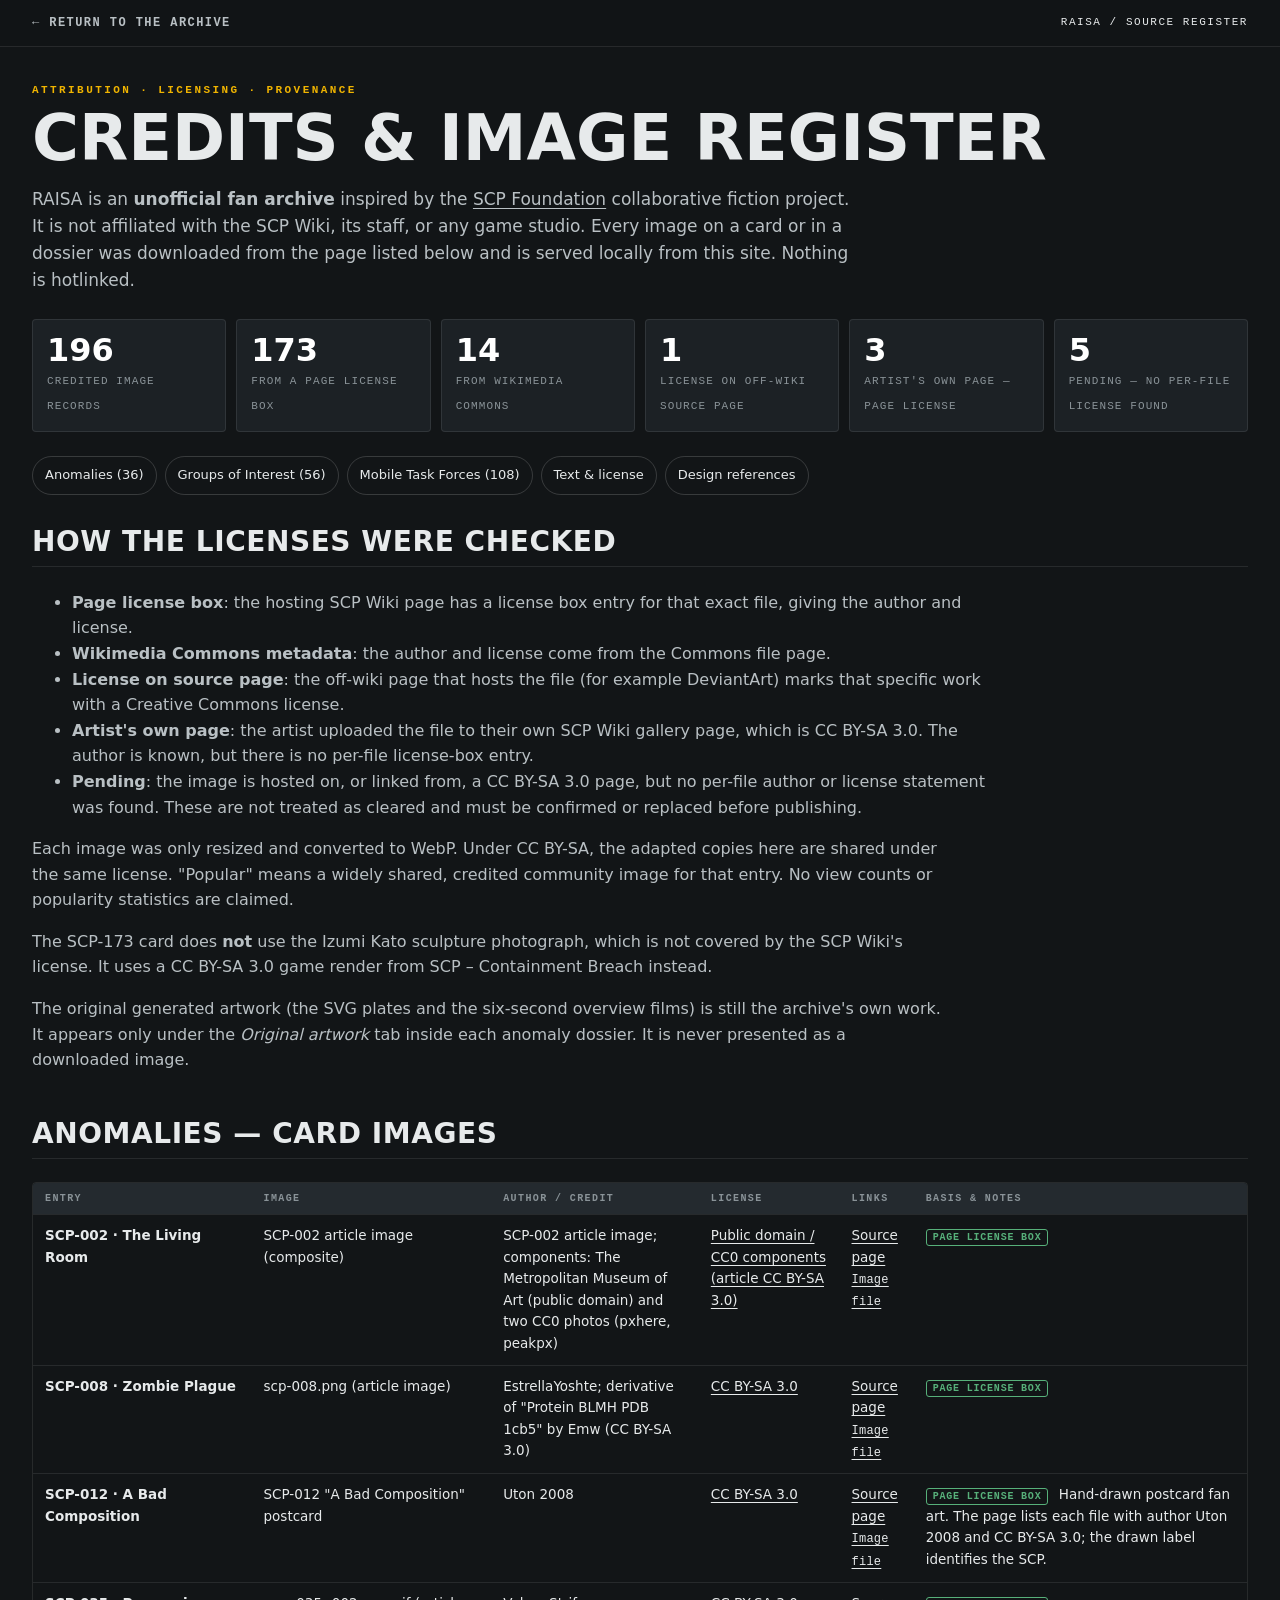
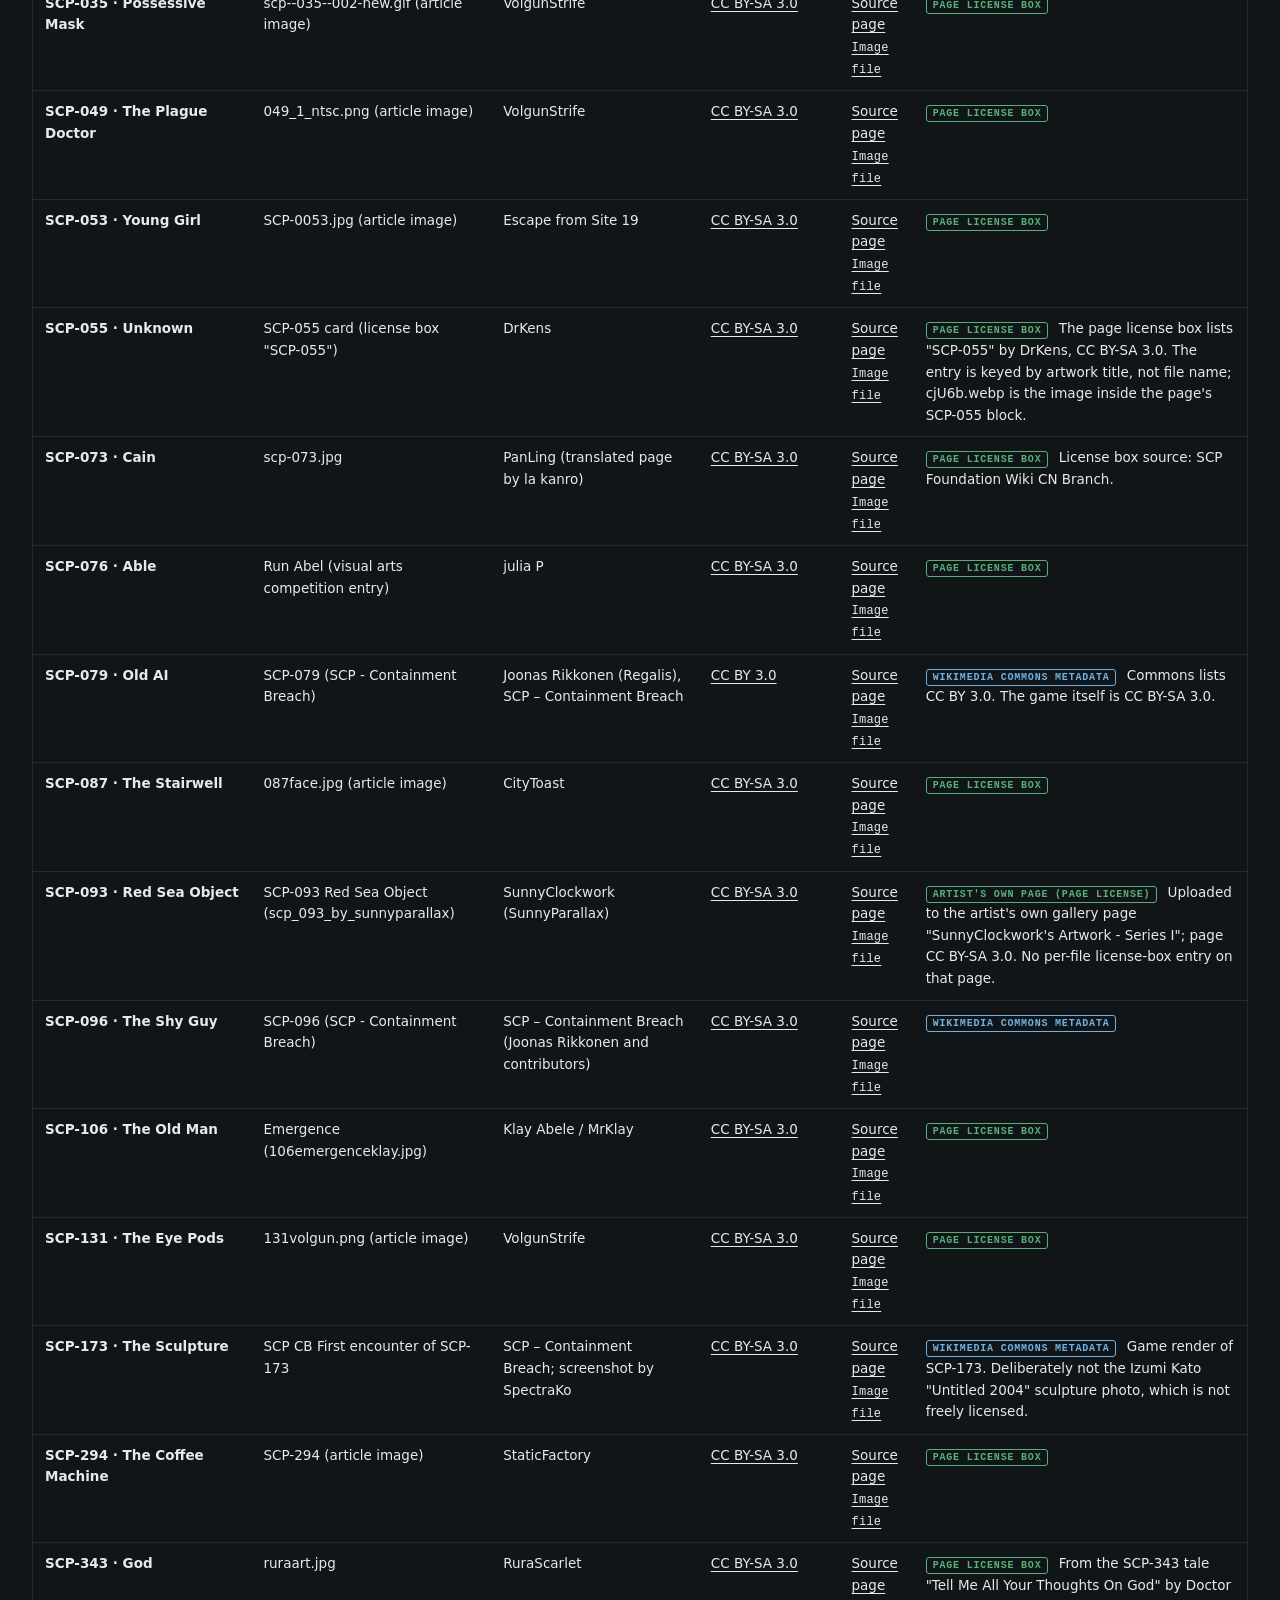
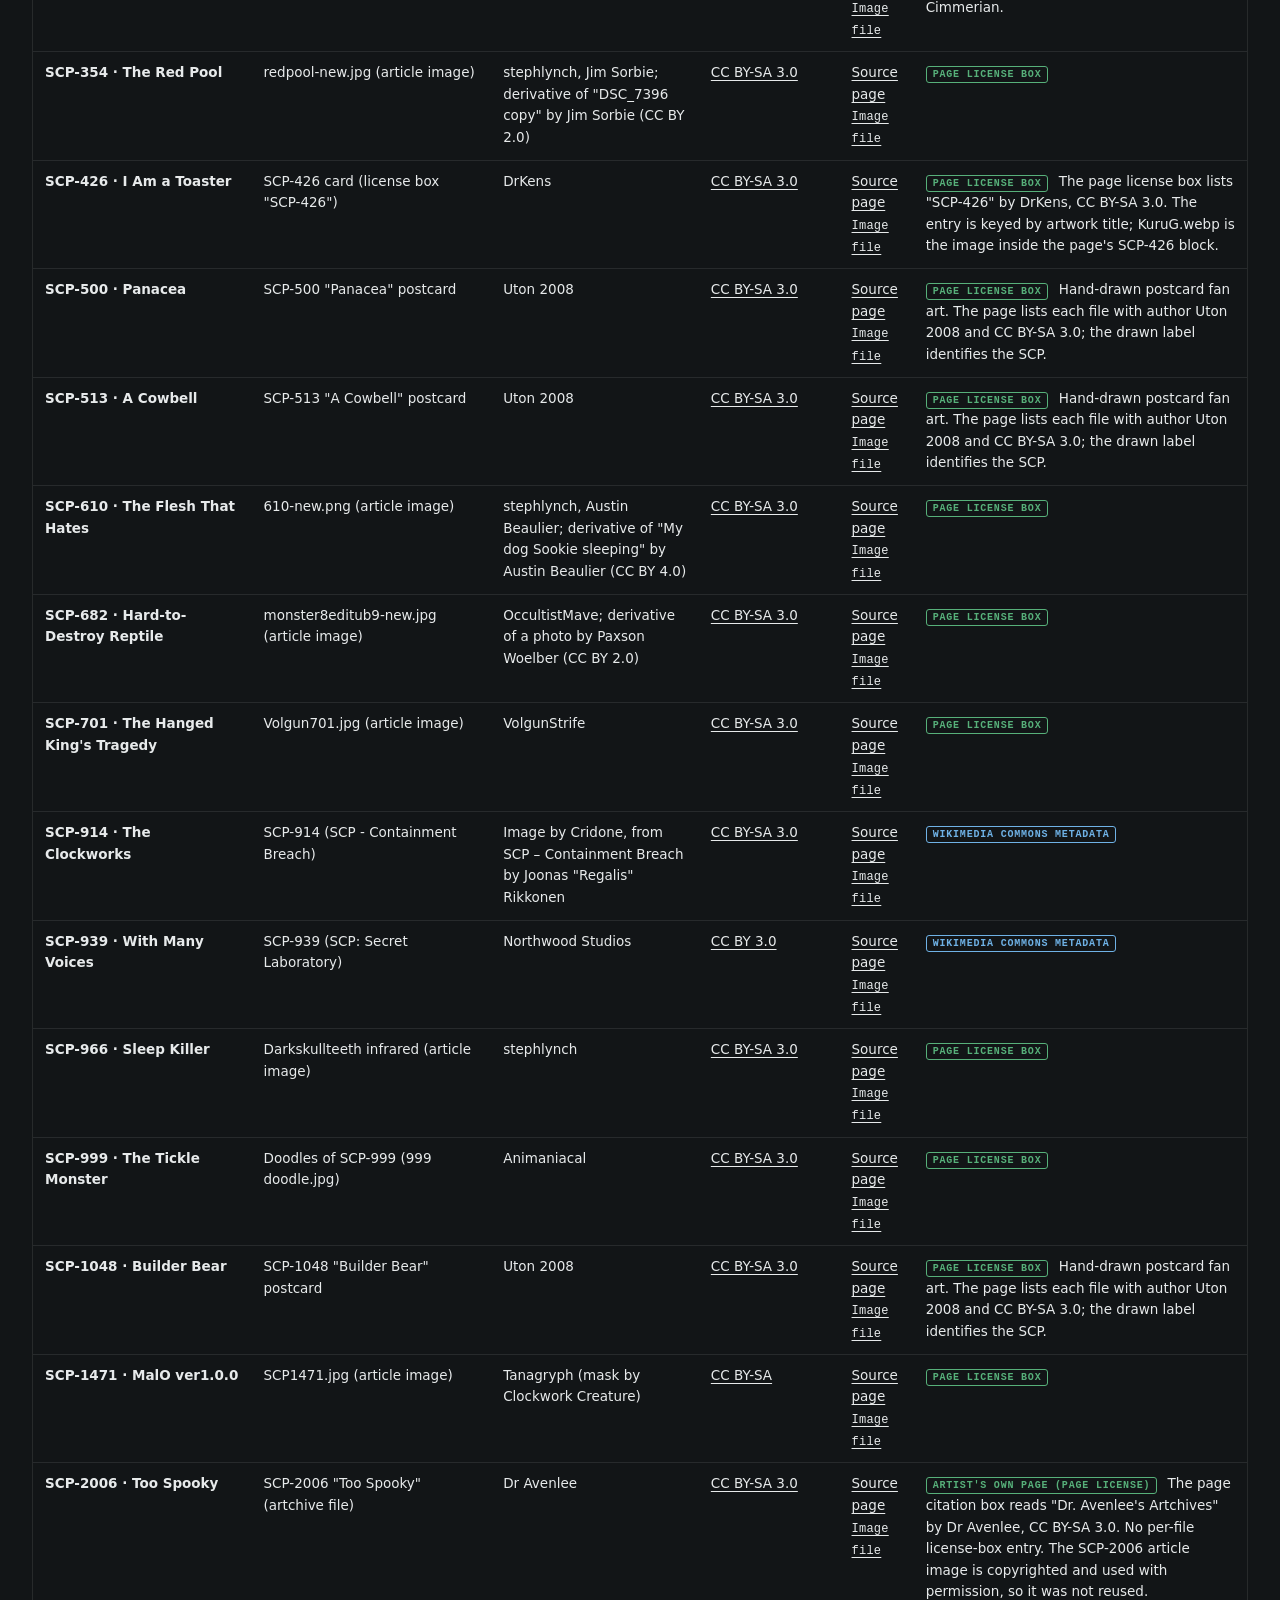
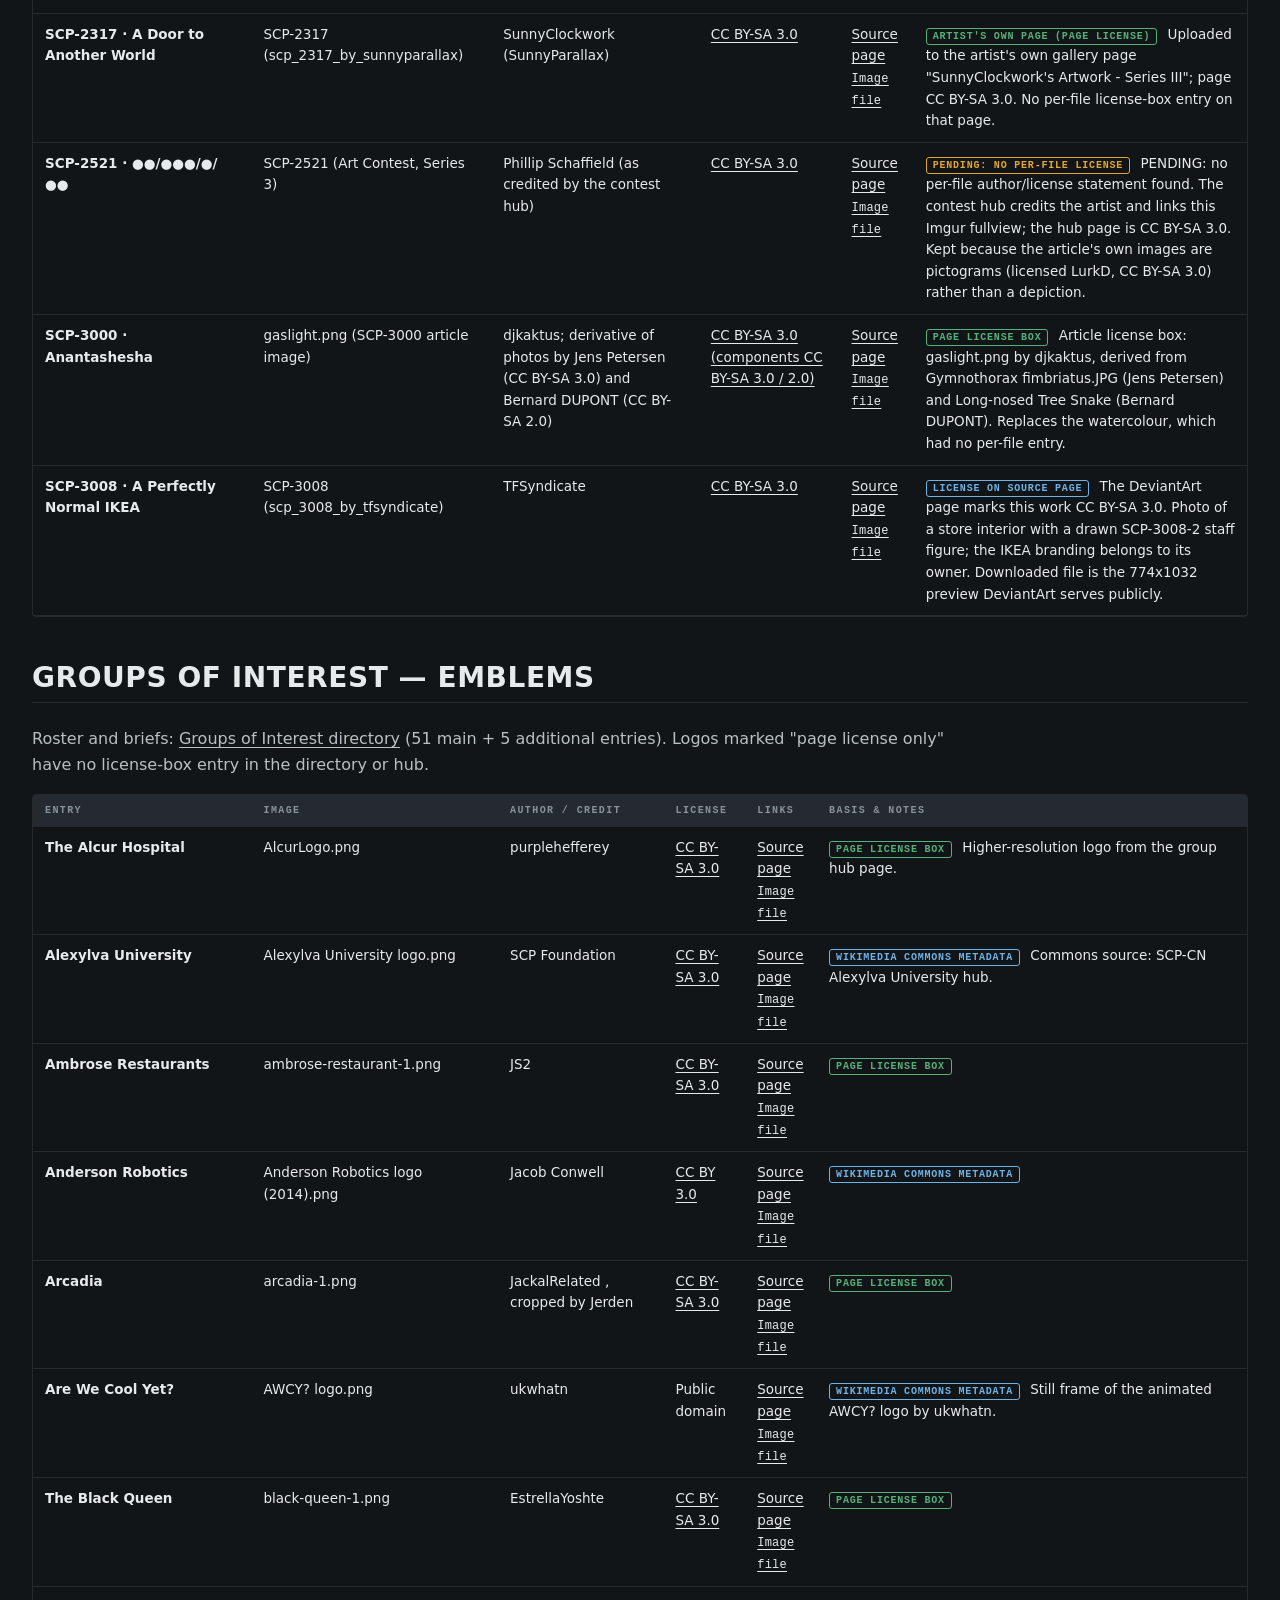
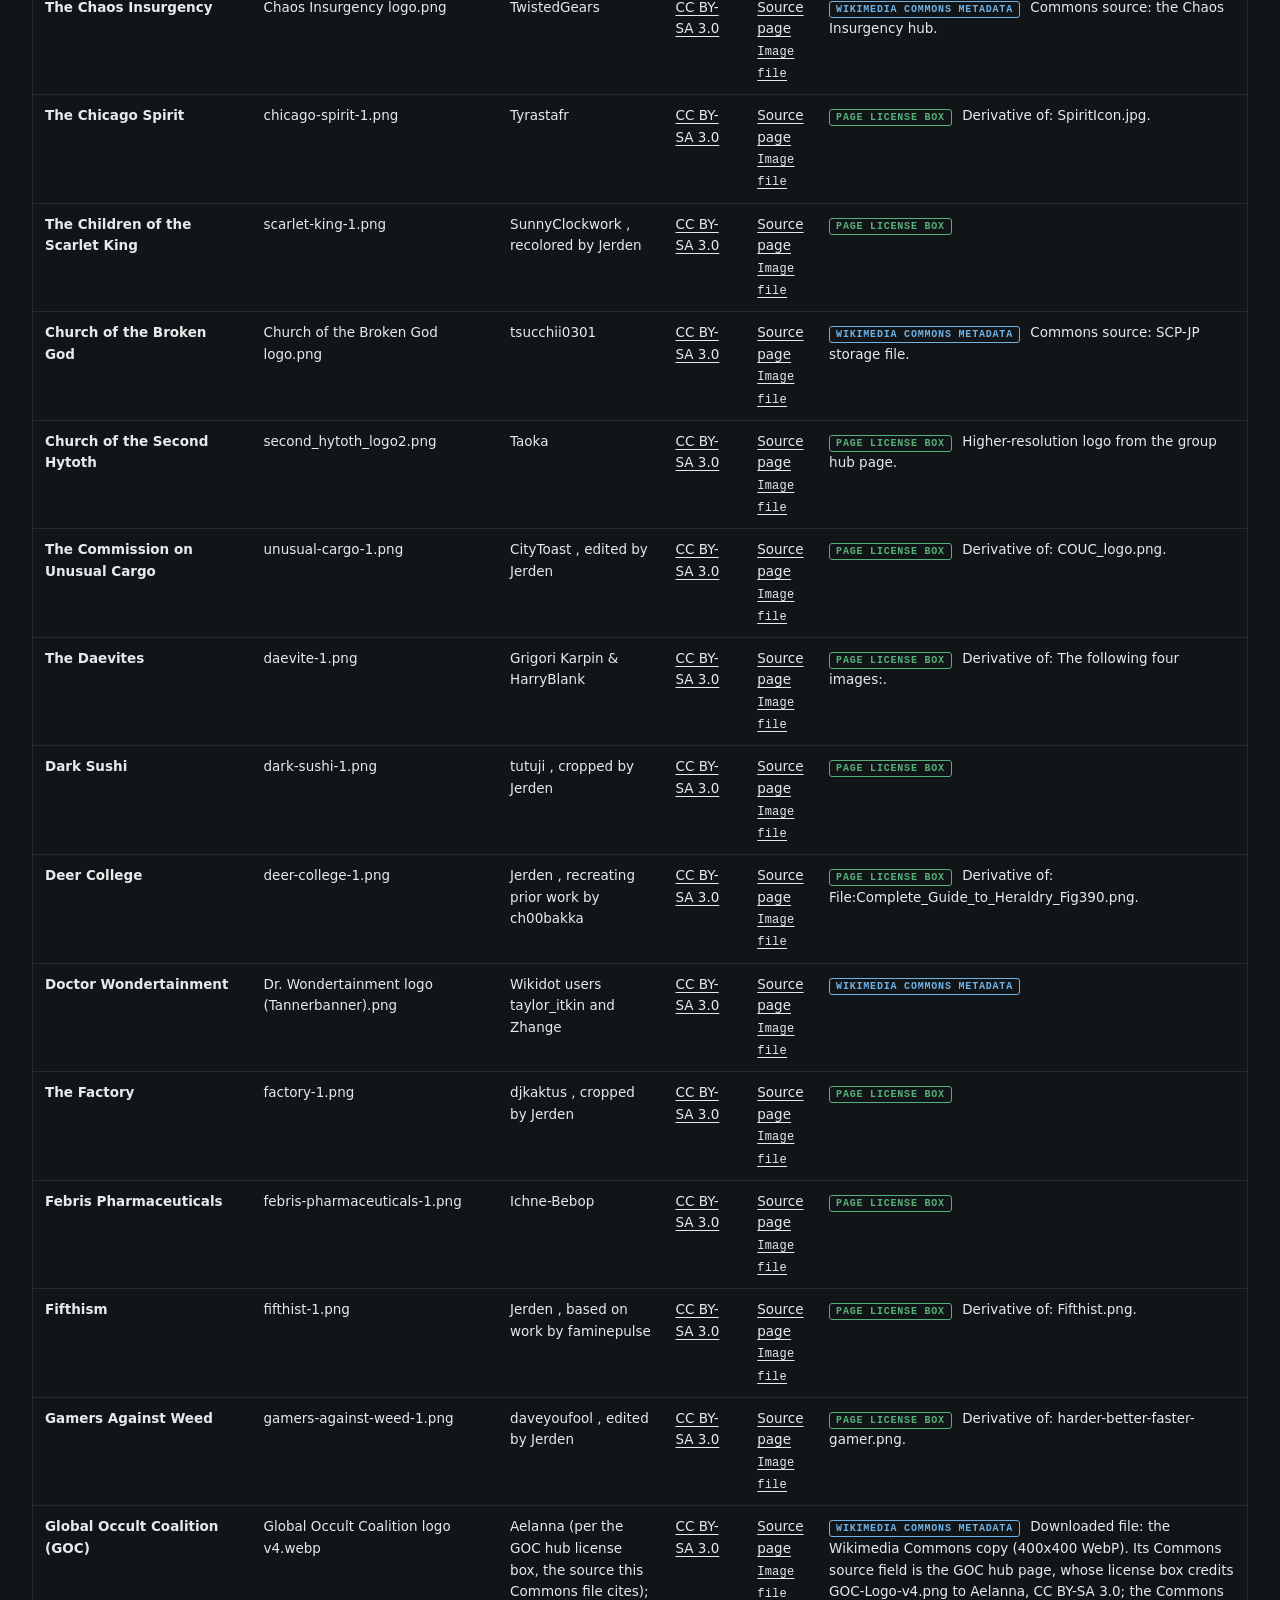
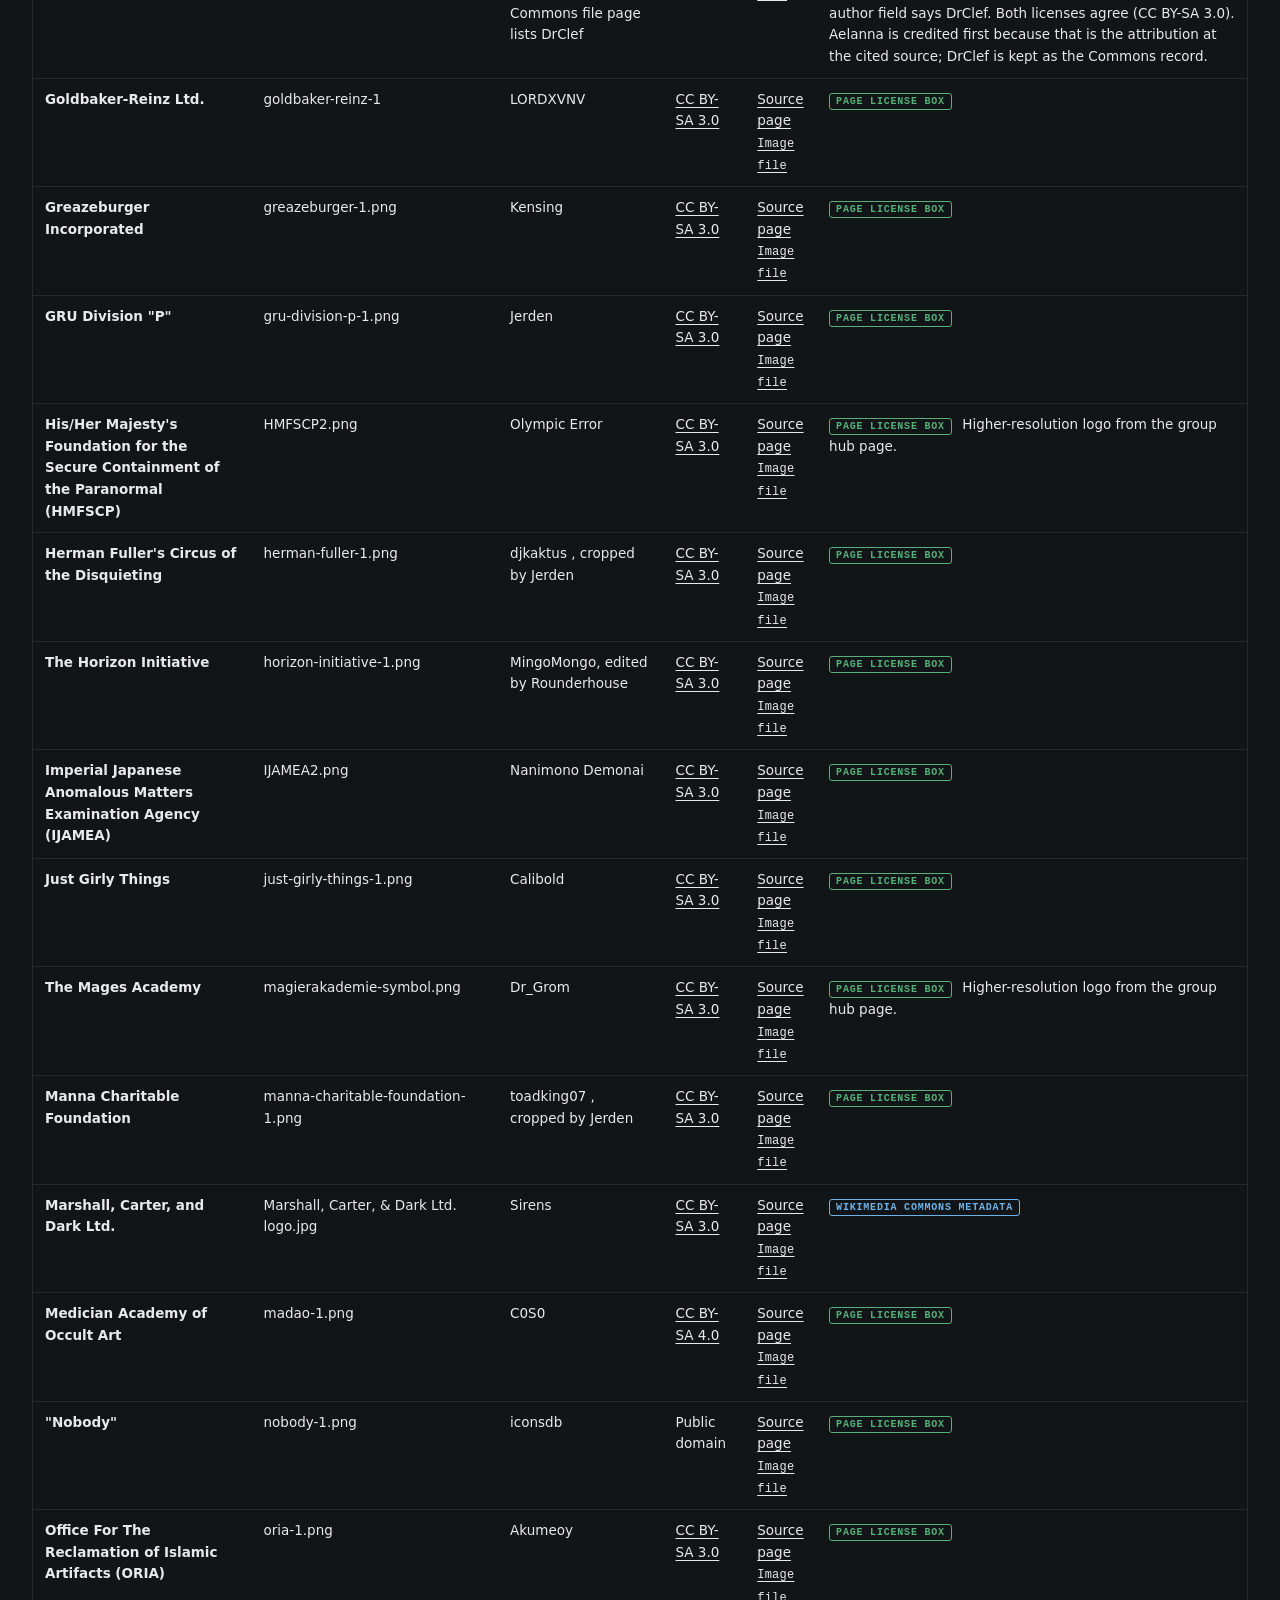
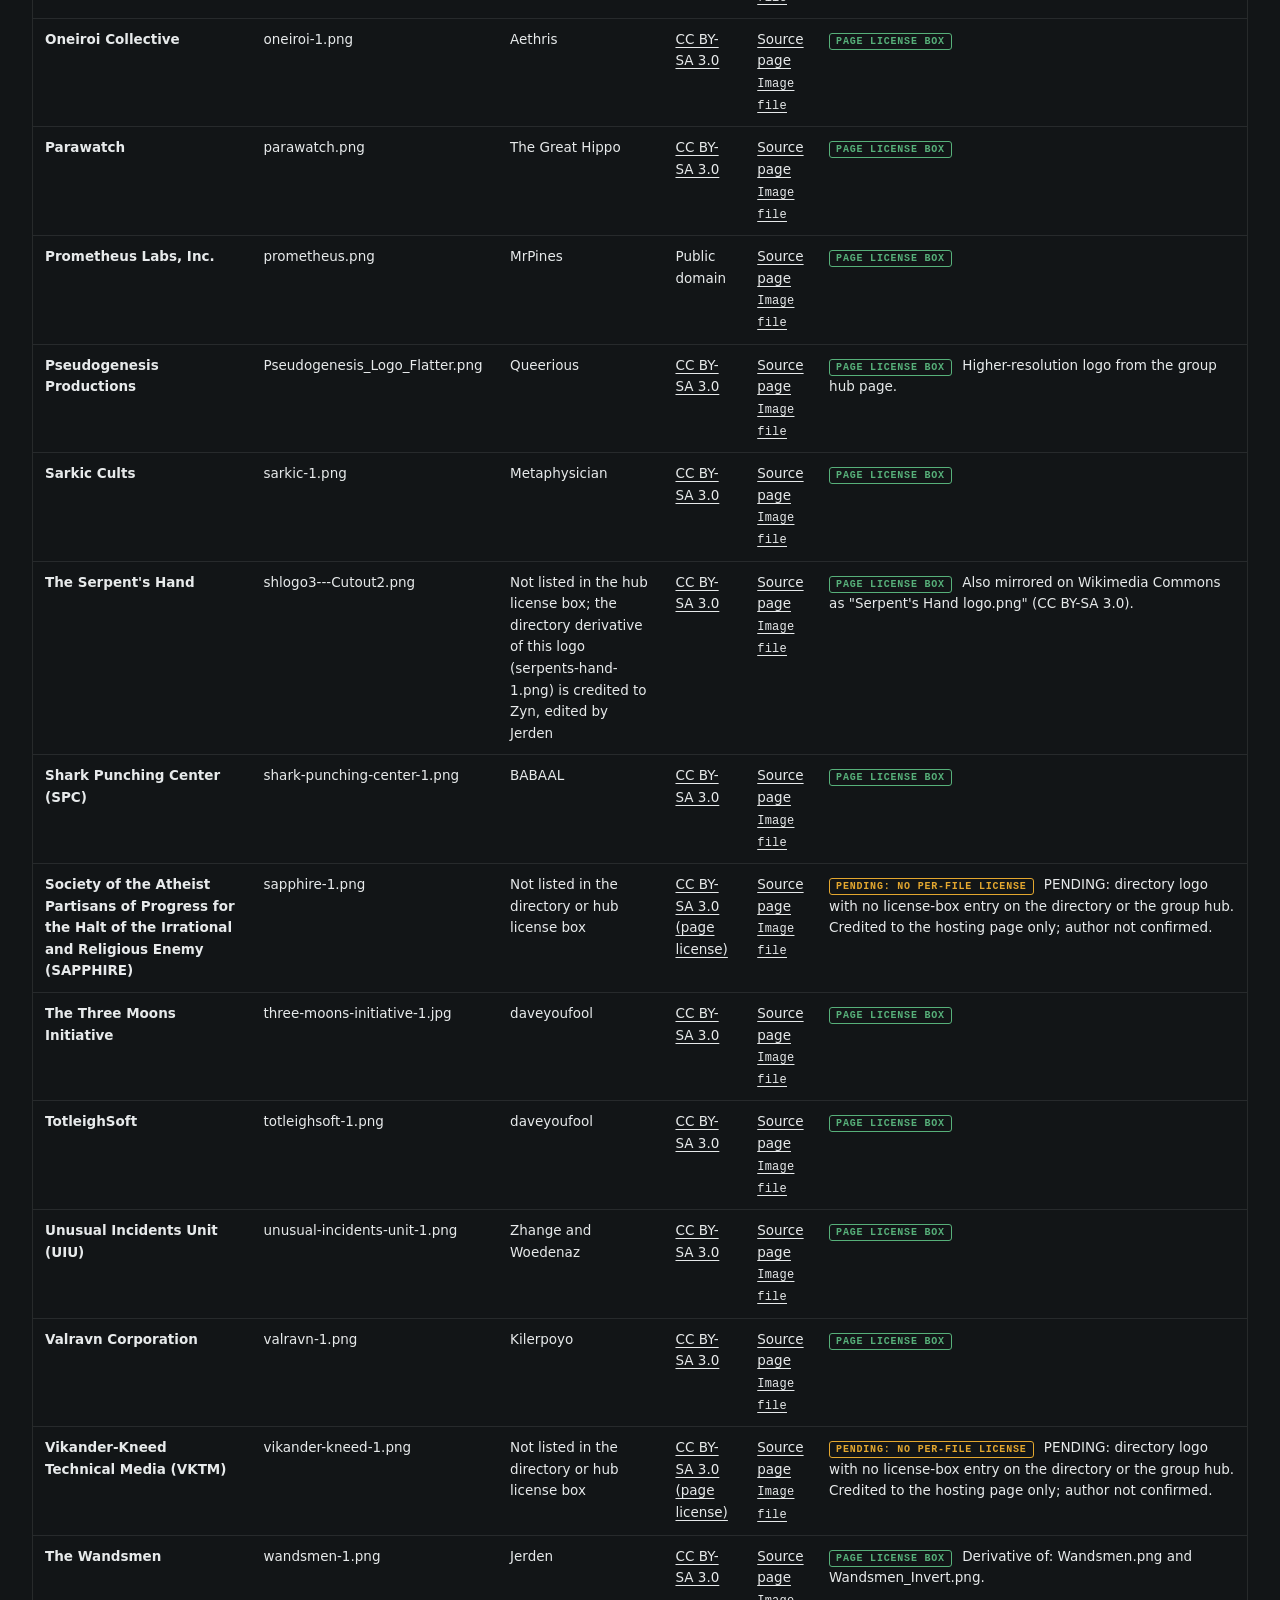
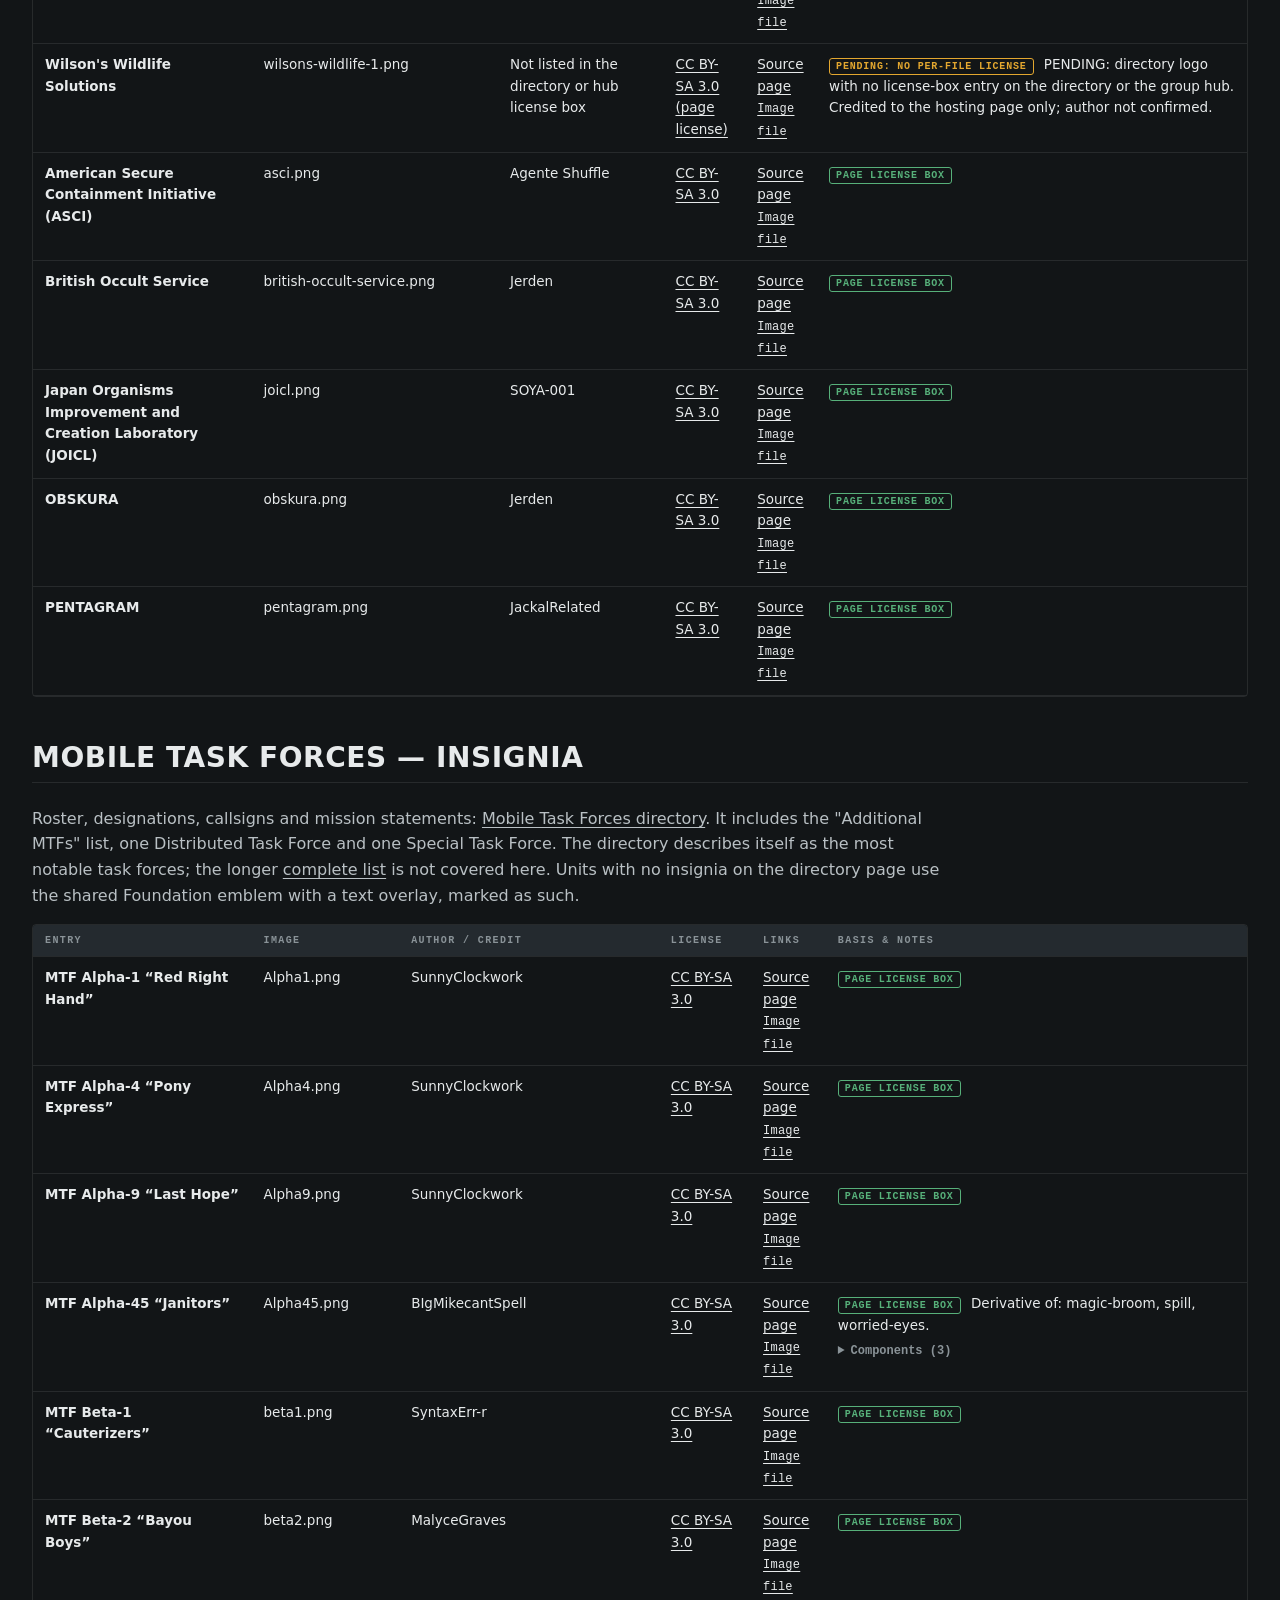
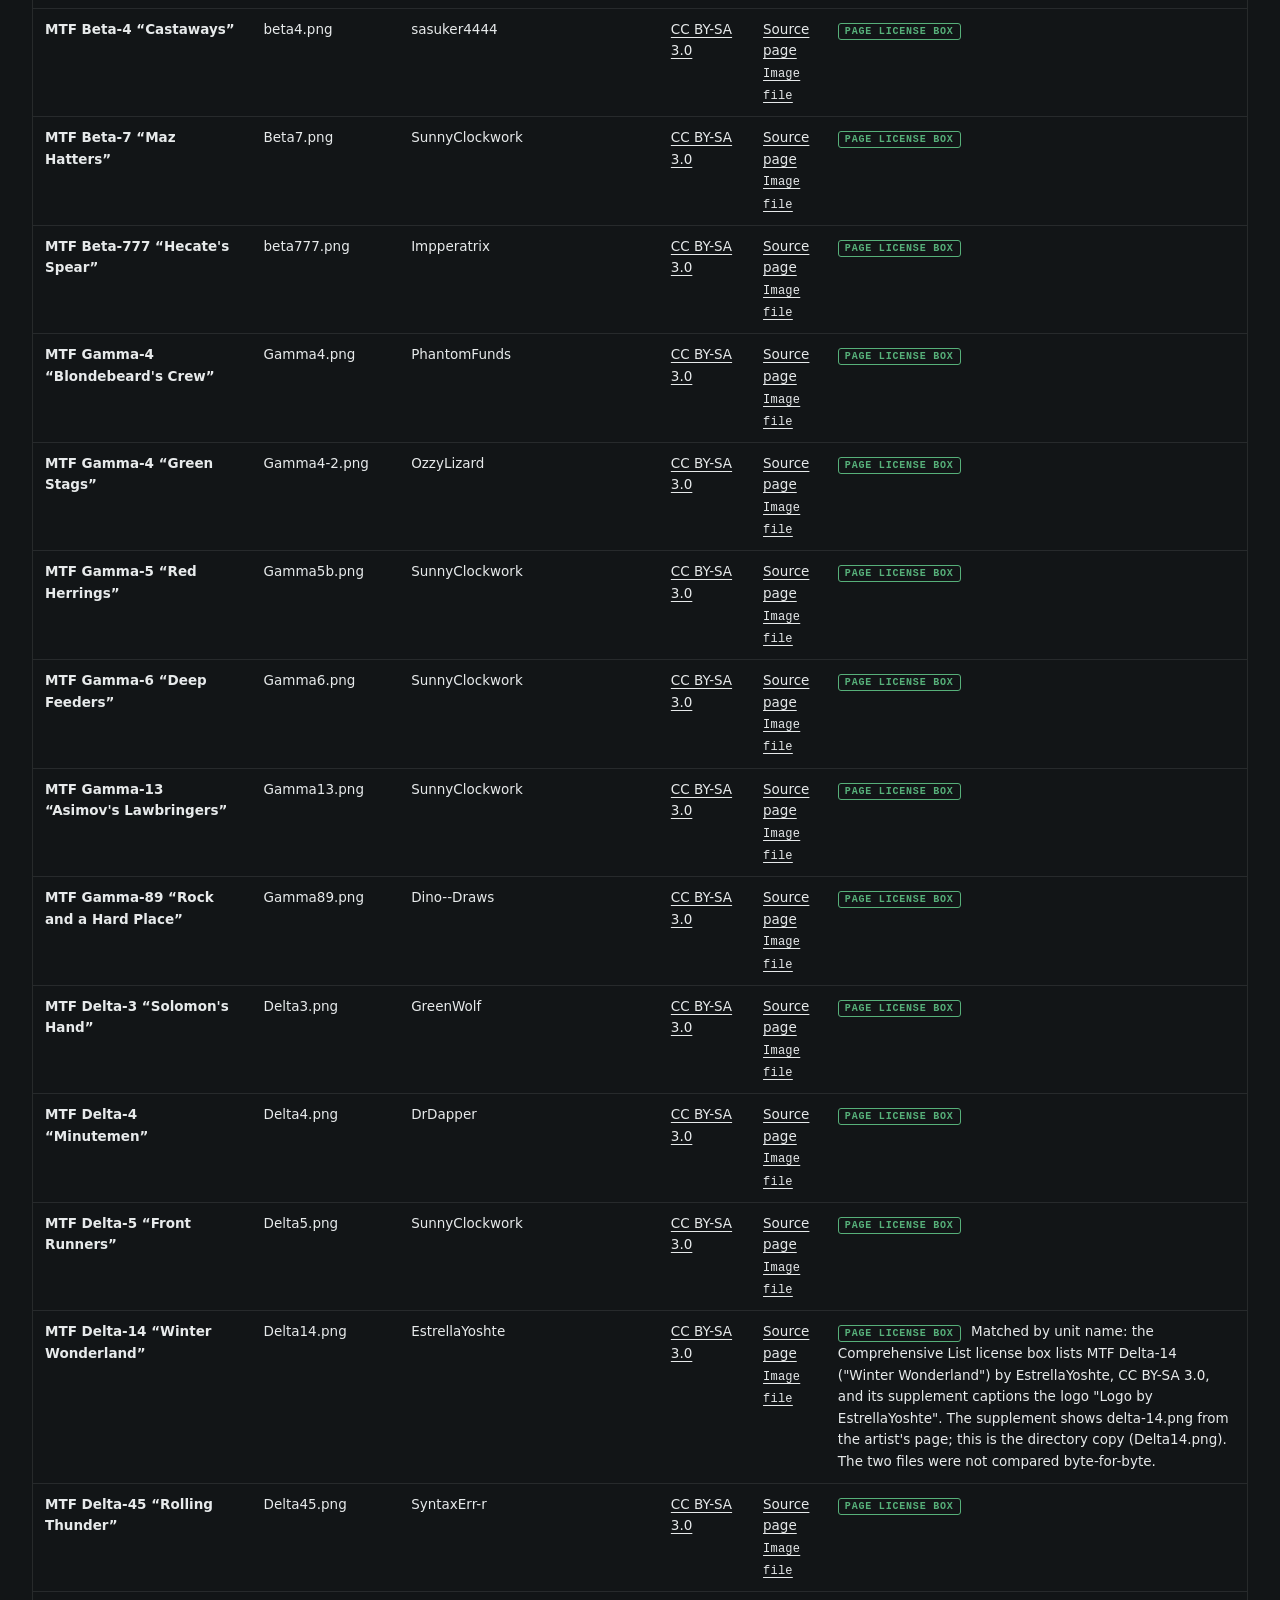
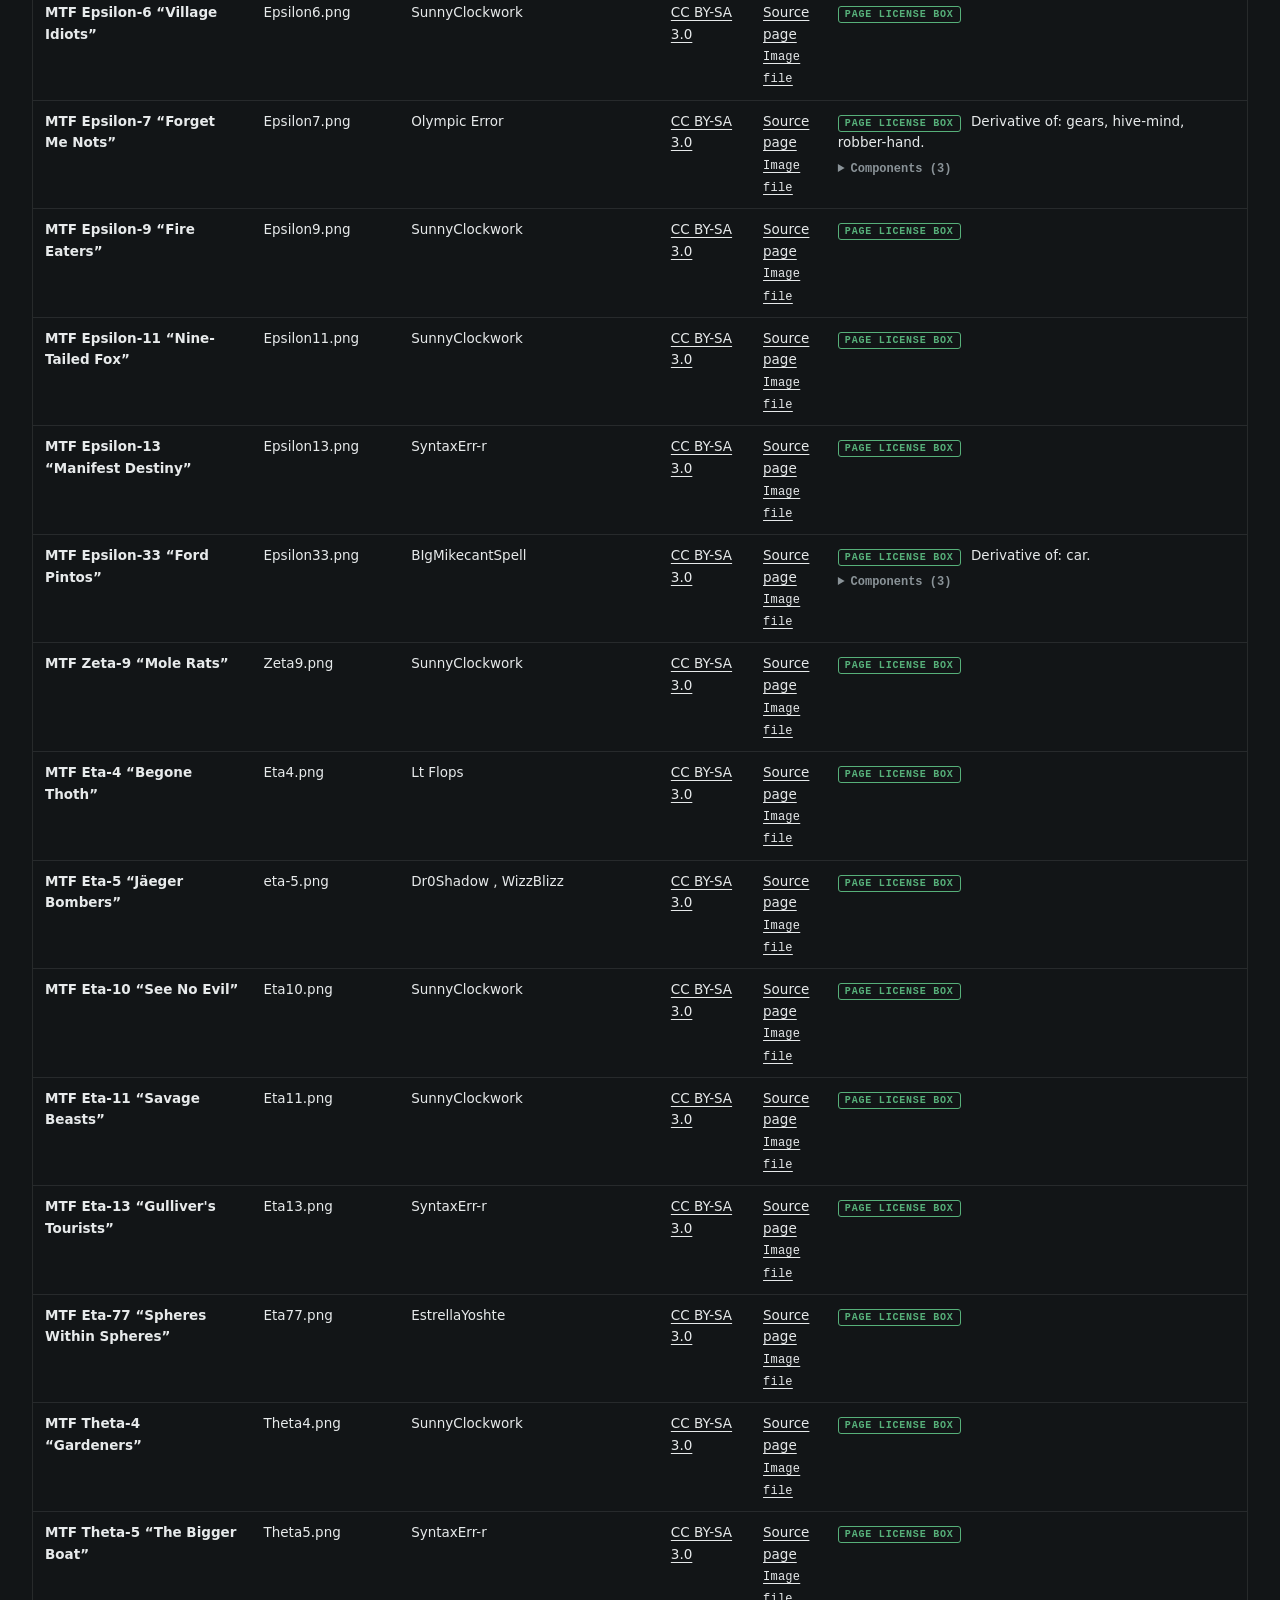
==== commit 2b5d0139: "Provenance pass: stronger image sources and credit bases, complete-list MTF insignia credits, offlin" ====
--- a/credits.html
+++ b/credits.html
@@ -14,9 +14,11 @@
   <p class="lede">RAISA is an <strong>unofficial fan archive</strong> inspired by the <a href="https://scp-wiki.wikidot.com/">SCP Foundation</a> collaborative fiction project. It is not affiliated with the SCP Wiki, its staff, or any game studio. Every image on a card or in a dossier was downloaded from the page listed below and is served locally from this site. Nothing is hotlinked.</p>
   <div class="credit-stats" role="list">
     <div role="listitem"><strong>196</strong><span>credited image records</span></div>
-    <div role="listitem"><strong>166</strong><span>from a page license box</span></div>
+    <div role="listitem"><strong>173</strong><span>from a page license box</span></div>
     <div role="listitem"><strong>14</strong><span>from Wikimedia Commons</span></div>
-    <div role="listitem"><strong>16</strong><span>page license only — flagged</span></div>
+    <div role="listitem"><strong>1</strong><span>license on off-wiki source page</span></div>
+    <div role="listitem"><strong>3</strong><span>artist's own page — page license</span></div>
+    <div role="listitem"><strong>5</strong><span>pending — no per-file license found</span></div>
   </div>
   <nav class="credit-nav" aria-label="Register sections"><a href="#anomalies-credits">Anomalies (36)</a><a href="#groups-credits">Groups of Interest (56)</a><a href="#mtf-credits">Mobile Task Forces (108)</a><a href="#text">Text &amp; license</a><a href="#design">Design references</a></nav>
 
@@ -25,7 +27,9 @@
     <ul>
       <li><strong>Page license box</strong>: the hosting SCP Wiki page has a license box entry for that exact file, giving the author and license.</li>
       <li><strong>Wikimedia Commons metadata</strong>: the author and license come from the Commons file page.</li>
-      <li><strong>Page license only</strong>: the image is hosted on, or linked from, an SCP Wiki page whose citation box or footer says CC BY-SA 3.0, and that page names the artist, but there is no per-file license-box entry. These are flagged and should be confirmed before publishing.</li>
+      <li><strong>License on source page</strong>: the off-wiki page that hosts the file (for example DeviantArt) marks that specific work with a Creative Commons license.</li>
+      <li><strong>Artist's own page</strong>: the artist uploaded the file to their own SCP Wiki gallery page, which is CC BY-SA 3.0. The author is known, but there is no per-file license-box entry.</li>
+      <li><strong>Pending</strong>: the image is hosted on, or linked from, a CC BY-SA 3.0 page, but no per-file author or license statement was found. These are not treated as cleared and must be confirmed or replaced before publishing.</li>
     </ul>
     <p>Each image was only resized and converted to WebP. Under CC BY-SA, the adapted copies here are shared under the same license. "Popular" means a widely shared, credited community image for that entry. No view counts or popularity statistics are claimed.</p>
     <p>The SCP-173 card does <strong>not</strong> use the Izumi Kato sculpture photograph, which is not covered by the SCP Wiki's license. It uses a CC BY-SA 3.0 game render from SCP – Containment Breach instead.</p>
@@ -34,19 +38,19 @@
 
   <section id="anomalies-credits" class="credit-block">
     <h2>Anomalies — card images</h2>
-    <div class="table-wrap"><table><thead><tr><th scope="col">Entry</th><th scope="col">Image</th><th scope="col">Author / credit</th><th scope="col">License</th><th scope="col">Links</th><th scope="col">Basis &amp; notes</th></tr></thead><tbody><tr id="credit-scp-002"><th scope="row">SCP-002 · The Living Room</th><td>SCP-002 article image (composite)</td><td>SCP-002 article image; components: The Metropolitan Museum of Art (public domain) and two CC0 photos (pxhere, peakpx)</td><td><a href="https://creativecommons.org/licenses/by-sa/3.0/" rel="noopener license">Public domain / CC0 components (article CC BY-SA 3.0)</a></td><td><a href="https://scp-wiki.wikidot.com/scp-002" rel="noopener">Source page</a><br><a class="mono" href="https://scp-wiki.wdfiles.com/local--files/scp-002/800px-SCP002-new.jpg" rel="noopener">Image file</a></td><td><span class="basis basis-license-box">Page license box</span></td></tr><tr id="credit-scp-008"><th scope="row">SCP-008 · Zombie Plague</th><td>scp-008.png (article image)</td><td>EstrellaYoshte; derivative of &quot;Protein BLMH PDB 1cb5&quot; by Emw (CC BY-SA 3.0)</td><td><a href="https://creativecommons.org/licenses/by-sa/3.0/" rel="noopener license">CC BY-SA 3.0</a></td><td><a href="https://scp-wiki.wikidot.com/scp-008" rel="noopener">Source page</a><br><a class="mono" href="https://scp-wiki.wdfiles.com/local--files/scp-008/scp-008.png" rel="noopener">Image file</a></td><td><span class="basis basis-license-box">Page license box</span></td></tr><tr id="credit-scp-012"><th scope="row">SCP-012 · A Bad Composition</th><td>SCP-012 &quot;A Bad Composition&quot; postcard</td><td>Uton 2008</td><td><a href="https://creativecommons.org/licenses/by-sa/3.0/" rel="noopener license">CC BY-SA 3.0</a></td><td><a href="https://scp-wiki.wikidot.com/uton-game-postcard-artworks" rel="noopener">Source page</a><br><a class="mono" href="https://scp-jp-storage.wdfiles.com/local--files/file:10359876-9-ffku/IMG_4115.jpeg" rel="noopener">Image file</a></td><td><span class="basis basis-license-box">Page license box</span> Hand-drawn postcard fan art. The page lists each file with author Uton 2008 and CC BY-SA 3.0; the drawn label identifies the SCP.</td></tr><tr id="credit-scp-035"><th scope="row">SCP-035 · Possessive Mask</th><td>scp--035--002-new.gif (article image)</td><td>VolgunStrife</td><td><a href="https://creativecommons.org/licenses/by-sa/3.0/" rel="noopener license">CC BY-SA 3.0</a></td><td><a href="https://scp-wiki.wikidot.com/scp-035" rel="noopener">Source page</a><br><a class="mono" href="https://scp-wiki.wdfiles.com/local--files/scp-035/scp--035--002-new.gif" rel="noopener">Image file</a></td><td><span class="basis basis-license-box">Page license box</span></td></tr><tr id="credit-scp-049"><th scope="row">SCP-049 · The Plague Doctor</th><td>049_1_ntsc.png (article image)</td><td>VolgunStrife</td><td><a href="https://creativecommons.org/licenses/by-sa/3.0/" rel="noopener license">CC BY-SA 3.0</a></td><td><a href="https://scp-wiki.wikidot.com/scp-049" rel="noopener">Source page</a><br><a class="mono" href="https://scp-wiki.wdfiles.com/local--files/scp-049/049_1_ntsc.png" rel="noopener">Image file</a></td><td><span class="basis basis-license-box">Page license box</span></td></tr><tr id="credit-scp-053"><th scope="row">SCP-053 · Young Girl</th><td>SCP-0053.jpg (article image)</td><td>Escape from Site 19</td><td><a href="https://creativecommons.org/licenses/by-sa/3.0/" rel="noopener license">CC BY-SA 3.0</a></td><td><a href="https://scp-wiki.wikidot.com/scp-053" rel="noopener">Source page</a><br><a class="mono" href="https://scp-wiki.wdfiles.com/local--files/scp-053/SCP-0053.jpg" rel="noopener">Image file</a></td><td><span class="basis basis-license-box">Page license box</span></td></tr><tr id="credit-scp-055"><th scope="row">SCP-055 · Unknown</th><td>SCP-055 illustration</td><td>DrKens</td><td><a href="https://creativecommons.org/licenses/by-sa/3.0/" rel="noopener license">CC BY-SA 3.0</a></td><td><a href="https://scp-wiki.wikidot.com/kens-artistic-side" rel="noopener">Source page</a><br><a class="mono" href="https://scp-wiki.wikidot.com/local--files/kens-artistic-side/cjU6b.webp" rel="noopener">Image file</a></td><td><span class="basis basis-page-license">Page license only (no per-file entry)</span> Artist page &quot;Kens&#x27; Artistic Side&quot; by DrKens; page licensed CC BY-SA, no per-file entry found.</td></tr><tr id="credit-scp-073"><th scope="row">SCP-073 · Cain</th><td>scp-073.jpg</td><td>PanLing (translated page by la kanro)</td><td><a href="https://creativecommons.org/licenses/by-sa/3.0/" rel="noopener license">CC BY-SA 3.0</a></td><td><a href="https://scp-wiki.wikidot.com/panling-scp" rel="noopener">Source page</a><br><a class="mono" href="https://scp-wiki.wdfiles.com/local--files/panling-scp/scp-073.jpg" rel="noopener">Image file</a></td><td><span class="basis basis-license-box">Page license box</span> License box source: SCP Foundation Wiki CN Branch.</td></tr><tr id="credit-scp-076"><th scope="row">SCP-076 · Able</th><td>Run Abel (visual arts competition entry)</td><td>julia P</td><td><a href="https://creativecommons.org/licenses/by-sa/3.0/" rel="noopener license">CC BY-SA 3.0</a></td><td><a href="https://scp-wiki.wikidot.com/art:artwork-076" rel="noopener">Source page</a><br><a class="mono" href="https://scp-wiki.wdfiles.com/local--files/art:artwork-076/run_abel__by_nayafenix_dhbsodq-375w-2x.jpg" rel="noopener">Image file</a></td><td><span class="basis basis-license-box">Page license box</span></td></tr><tr id="credit-scp-079"><th scope="row">SCP-079 · Old AI</th><td>SCP-079 (SCP - Containment Breach)</td><td>Joonas Rikkonen (Regalis), SCP – Containment Breach</td><td><a href="https://creativecommons.org/licenses/by/3.0/" rel="noopener license">CC BY 3.0</a></td><td><a href="https://commons.wikimedia.org/wiki/File:SCP-079_(SCP_-_Containment_Breach).jpg" rel="noopener">Source page</a><br><a class="mono" href="https://upload.wikimedia.org/wikipedia/commons/d/db/SCP-079_%28SCP_-_Containment_Breach%29.jpg" rel="noopener">Image file</a></td><td><span class="basis basis-commons">Wikimedia Commons metadata</span> Commons lists CC BY 3.0. The game itself is CC BY-SA 3.0.</td></tr><tr id="credit-scp-087"><th scope="row">SCP-087 · The Stairwell</th><td>087face.jpg (article image)</td><td>CityToast</td><td><a href="https://creativecommons.org/licenses/by-sa/3.0/" rel="noopener license">CC BY-SA 3.0</a></td><td><a href="https://scp-wiki.wikidot.com/scp-087" rel="noopener">Source page</a><br><a class="mono" href="https://scp-wiki.wdfiles.com/local--files/scp-087/087face.jpg" rel="noopener">Image file</a></td><td><span class="basis basis-license-box">Page license box</span></td></tr><tr id="credit-scp-093"><th scope="row">SCP-093 · Red Sea Object</th><td>SCP-093 (Art Contest, Series 1)</td><td>JC</td><td><a href="https://creativecommons.org/licenses/by-sa/3.0/" rel="noopener license">CC BY-SA 3.0</a></td><td><a href="https://scp-wiki.wikidot.com/art-contest-hub-series-1" rel="noopener">Source page</a><br><a class="mono" href="https://i.imgur.com/fgv7B4l.png" rel="noopener">Image file</a></td><td><span class="basis basis-page-license">Page license only (no per-file entry)</span> Art contest hub entry; the hub credits the artist and links this fullview. No per-file license-box entry.</td></tr><tr id="credit-scp-096"><th scope="row">SCP-096 · The Shy Guy</th><td>SCP-096 (SCP - Containment Breach)</td><td>SCP – Containment Breach (Joonas Rikkonen and contributors)</td><td><a href="https://creativecommons.org/licenses/by-sa/3.0/" rel="noopener license">CC BY-SA 3.0</a></td><td><a href="https://commons.wikimedia.org/wiki/File:SCP-096_(SCP_-_Containment_Breach).jpg" rel="noopener">Source page</a><br><a class="mono" href="https://upload.wikimedia.org/wikipedia/commons/3/3f/SCP-096_%28SCP_-_Containment_Breach%29.jpg" rel="noopener">Image file</a></td><td><span class="basis basis-commons">Wikimedia Commons metadata</span></td></tr><tr id="credit-scp-106"><th scope="row">SCP-106 · The Old Man</th><td>Emergence (106emergenceklay.jpg)</td><td>Klay Abele / MrKlay</td><td><a href="https://creativecommons.org/licenses/by-sa/3.0/" rel="noopener license">CC BY-SA 3.0</a></td><td><a href="https://scp-wiki.wikidot.com/scp-106" rel="noopener">Source page</a><br><a class="mono" href="https://scp-wiki.wdfiles.com/local--files/scp-106/106emergenceklay.jpg" rel="noopener">Image file</a></td><td><span class="basis basis-license-box">Page license box</span></td></tr><tr id="credit-scp-131"><th scope="row">SCP-131 · The Eye Pods</th><td>131volgun.png (article image)</td><td>VolgunStrife</td><td><a href="https://creativecommons.org/licenses/by-sa/3.0/" rel="noopener license">CC BY-SA 3.0</a></td><td><a href="https://scp-wiki.wikidot.com/scp-131" rel="noopener">Source page</a><br><a class="mono" href="https://scp-wiki.wdfiles.com/local--files/scp-131/131volgun.png" rel="noopener">Image file</a></td><td><span class="basis basis-license-box">Page license box</span></td></tr><tr id="credit-scp-173"><th scope="row">SCP-173 · The Sculpture</th><td>SCP CB First encounter of SCP-173</td><td>SCP – Containment Breach; screenshot by SpectraKo</td><td><a href="https://creativecommons.org/licenses/by-sa/3.0/" rel="noopener license">CC BY-SA 3.0</a></td><td><a href="https://commons.wikimedia.org/wiki/File:SCP_CB_First_encounter_of_SCP-173.png" rel="noopener">Source page</a><br><a class="mono" href="https://upload.wikimedia.org/wikipedia/commons/8/8f/SCP_CB_First_encounter_of_SCP-173.png" rel="noopener">Image file</a></td><td><span class="basis basis-commons">Wikimedia Commons metadata</span> Game render of SCP-173. Deliberately not the Izumi Kato &quot;Untitled 2004&quot; sculpture photo, which is not freely licensed.</td></tr><tr id="credit-scp-294"><th scope="row">SCP-294 · The Coffee Machine</th><td>SCP-294 (article image)</td><td>StaticFactory</td><td><a href="https://creativecommons.org/licenses/by-sa/3.0/" rel="noopener license">CC BY-SA 3.0</a></td><td><a href="https://scp-wiki.wikidot.com/scp-294" rel="noopener">Source page</a><br><a class="mono" href="https://scp-wiki.wdfiles.com/local--files/scp-294/scp_294_by_staticfactory-d4xwn6e.jpg" rel="noopener">Image file</a></td><td><span class="basis basis-license-box">Page license box</span></td></tr><tr id="credit-scp-343"><th scope="row">SCP-343 · God</th><td>ruraart.jpg</td><td>RuraScarlet</td><td><a href="https://creativecommons.org/licenses/by-sa/3.0/" rel="noopener license">CC BY-SA 3.0</a></td><td><a href="https://scp-wiki.wikidot.com/tell-me-all-your-thoughts-on-god" rel="noopener">Source page</a><br><a class="mono" href="https://scp-wiki.wdfiles.com/local--files/tell-me-all-your-thoughts-on-god/ruraart.jpg" rel="noopener">Image file</a></td><td><span class="basis basis-license-box">Page license box</span> From the SCP-343 tale &quot;Tell Me All Your Thoughts On God&quot; by Doctor Cimmerian.</td></tr><tr id="credit-scp-354"><th scope="row">SCP-354 · The Red Pool</th><td>redpool-new.jpg (article image)</td><td>stephlynch, Jim Sorbie; derivative of &quot;DSC_7396 copy&quot; by Jim Sorbie (CC BY 2.0)</td><td><a href="https://creativecommons.org/licenses/by-sa/3.0/" rel="noopener license">CC BY-SA 3.0</a></td><td><a href="https://scp-wiki.wikidot.com/scp-354" rel="noopener">Source page</a><br><a class="mono" href="https://scp-wiki.wdfiles.com/local--files/scp-354/redpool-new.jpg" rel="noopener">Image file</a></td><td><span class="basis basis-license-box">Page license box</span></td></tr><tr id="credit-scp-426"><th scope="row">SCP-426 · I Am a Toaster</th><td>SCP-426 illustration (KuruG)</td><td>DrKens</td><td><a href="https://creativecommons.org/licenses/by-sa/3.0/" rel="noopener license">CC BY-SA 3.0</a></td><td><a href="https://scp-wiki.wikidot.com/kens-artistic-side" rel="noopener">Source page</a><br><a class="mono" href="https://scp-wiki.wikidot.com/local--files/kens-artistic-side/KuruG.webp" rel="noopener">Image file</a></td><td><span class="basis basis-page-license">Page license only (no per-file entry)</span> Artist page by DrKens; page licensed CC BY-SA, no per-file entry found.</td></tr><tr id="credit-scp-500"><th scope="row">SCP-500 · Panacea</th><td>SCP-500 &quot;Panacea&quot; postcard</td><td>Uton 2008</td><td><a href="https://creativecommons.org/licenses/by-sa/3.0/" rel="noopener license">CC BY-SA 3.0</a></td><td><a href="https://scp-wiki.wikidot.com/uton-game-postcard-artworks" rel="noopener">Source page</a><br><a class="mono" href="https://scp-jp-storage.wdfiles.com/local--files/file:10359876-13-50o7/IMG_5732.jpeg" rel="noopener">Image file</a></td><td><span class="basis basis-license-box">Page license box</span> Hand-drawn postcard fan art. The page lists each file with author Uton 2008 and CC BY-SA 3.0; the drawn label identifies the SCP.</td></tr><tr id="credit-scp-513"><th scope="row">SCP-513 · A Cowbell</th><td>SCP-513 &quot;A Cowbell&quot; postcard</td><td>Uton 2008</td><td><a href="https://creativecommons.org/licenses/by-sa/3.0/" rel="noopener license">CC BY-SA 3.0</a></td><td><a href="https://scp-wiki.wikidot.com/uton-game-postcard-artworks" rel="noopener">Source page</a><br><a class="mono" href="https://scp-jp-storage.wdfiles.com/local--files/file:10359876-13-zs2l/IMG_5733.jpeg" rel="noopener">Image file</a></td><td><span class="basis basis-license-box">Page license box</span> Hand-drawn postcard fan art. The page lists each file with author Uton 2008 and CC BY-SA 3.0; the drawn label identifies the SCP.</td></tr><tr id="credit-scp-610"><th scope="row">SCP-610 · The Flesh That Hates</th><td>610-new.png (article image)</td><td>stephlynch, Austin Beaulier; derivative of &quot;My dog Sookie sleeping&quot; by Austin Beaulier (CC BY 4.0)</td><td><a href="https://creativecommons.org/licenses/by-sa/3.0/" rel="noopener license">CC BY-SA 3.0</a></td><td><a href="https://scp-wiki.wikidot.com/scp-610" rel="noopener">Source page</a><br><a class="mono" href="https://scp-wiki.wdfiles.com/local--files/scp-610/610-new.png" rel="noopener">Image file</a></td><td><span class="basis basis-license-box">Page license box</span></td></tr><tr id="credit-scp-682"><th scope="row">SCP-682 · Hard-to-Destroy Reptile</th><td>monster8editub9-new.jpg (article image)</td><td>OccultistMave; derivative of a photo by Paxson Woelber (CC BY 2.0)</td><td><a href="https://creativecommons.org/licenses/by-sa/3.0/" rel="noopener license">CC BY-SA 3.0</a></td><td><a href="https://scp-wiki.wikidot.com/scp-682" rel="noopener">Source page</a><br><a class="mono" href="https://scp-wiki.wdfiles.com/local--files/scp-682/monster8editub9-new.jpg" rel="noopener">Image file</a></td><td><span class="basis basis-license-box">Page license box</span></td></tr><tr id="credit-scp-701"><th scope="row">SCP-701 · The Hanged King&#x27;s Tragedy</th><td>Volgun701.jpg (article image)</td><td>VolgunStrife</td><td><a href="https://creativecommons.org/licenses/by-sa/3.0/" rel="noopener license">CC BY-SA 3.0</a></td><td><a href="https://scp-wiki.wikidot.com/scp-701" rel="noopener">Source page</a><br><a class="mono" href="https://scp-wiki.wdfiles.com/local--files/scp-701/Volgun701.jpg" rel="noopener">Image file</a></td><td><span class="basis basis-license-box">Page license box</span></td></tr><tr id="credit-scp-914"><th scope="row">SCP-914 · The Clockworks</th><td>SCP-914 (SCP - Containment Breach)</td><td>Image by Cridone, from SCP – Containment Breach by Joonas &quot;Regalis&quot; Rikkonen</td><td><a href="https://creativecommons.org/licenses/by-sa/3.0/" rel="noopener license">CC BY-SA 3.0</a></td><td><a href="https://commons.wikimedia.org/wiki/File:SCP-914_(SCP_-_Containment_Breach).png" rel="noopener">Source page</a><br><a class="mono" href="https://upload.wikimedia.org/wikipedia/commons/a/aa/SCP-914_%28SCP_-_Containment_Breach%29.png" rel="noopener">Image file</a></td><td><span class="basis basis-commons">Wikimedia Commons metadata</span></td></tr><tr id="credit-scp-939"><th scope="row">SCP-939 · With Many Voices</th><td>SCP-939 (SCP: Secret Laboratory)</td><td>Northwood Studios</td><td><a href="https://creativecommons.org/licenses/by/3.0/" rel="noopener license">CC BY 3.0</a></td><td><a href="https://commons.wikimedia.org/wiki/File:SCP-939.jpg" rel="noopener">Source page</a><br><a class="mono" href="https://upload.wikimedia.org/wikipedia/commons/d/db/SCP-939.jpg" rel="noopener">Image file</a></td><td><span class="basis basis-commons">Wikimedia Commons metadata</span></td></tr><tr id="credit-scp-966"><th scope="row">SCP-966 · Sleep Killer</th><td>Darkskullteeth infrared (article image)</td><td>stephlynch</td><td><a href="https://creativecommons.org/licenses/by-sa/3.0/" rel="noopener license">CC BY-SA 3.0</a></td><td><a href="https://scp-wiki.wikidot.com/scp-966" rel="noopener">Source page</a><br><a class="mono" href="https://scp-wiki.wdfiles.com/local--files/scp-966/Darkskullteeth%20infrared%201-new.png" rel="noopener">Image file</a></td><td><span class="basis basis-license-box">Page license box</span></td></tr><tr id="credit-scp-999"><th scope="row">SCP-999 · The Tickle Monster</th><td>SCP-999 (Art Contest, Series 1)</td><td>drakull232</td><td><a href="https://creativecommons.org/licenses/by-sa/3.0/" rel="noopener license">CC BY-SA 3.0</a></td><td><a href="https://scp-wiki.wikidot.com/art-contest-hub-series-1" rel="noopener">Source page</a><br><a class="mono" href="https://i.imgur.com/h0vFlax.png" rel="noopener">Image file</a></td><td><span class="basis basis-page-license">Page license only (no per-file entry)</span> Art contest hub entry; fullview linked from the hub. No per-file license-box entry.</td></tr><tr id="credit-scp-1048"><th scope="row">SCP-1048 · Builder Bear</th><td>SCP-1048 (Art Contest, Series 2)</td><td>DaeriusD</td><td><a href="https://creativecommons.org/licenses/by-sa/3.0/" rel="noopener license">CC BY-SA 3.0</a></td><td><a href="https://scp-wiki.wikidot.com/art-contest-hub-series-2" rel="noopener">Source page</a><br><a class="mono" href="https://i.imgur.com/sRneH1D.png" rel="noopener">Image file</a></td><td><span class="basis basis-page-license">Page license only (no per-file entry)</span> Art contest hub entry; fullview linked from the hub. No per-file license-box entry.</td></tr><tr id="credit-scp-1471"><th scope="row">SCP-1471 · MalO ver1.0.0</th><td>SCP1471.jpg (article image)</td><td>Tanagryph (mask by Clockwork Creature)</td><td><a href="https://creativecommons.org/licenses/by-sa/3.0/" rel="noopener license">CC BY-SA</a></td><td><a href="https://scp-wiki.wikidot.com/scp-1471" rel="noopener">Source page</a><br><a class="mono" href="https://scp-wiki.wdfiles.com/local--files/scp-1471/scp1471.jpg" rel="noopener">Image file</a></td><td><span class="basis basis-license-box">Page license box</span></td></tr><tr id="credit-scp-2006"><th scope="row">SCP-2006 · Too Spooky</th><td>SCP-2006 &quot;Too Spooky&quot; (artchive file)</td><td>Dr Avenlee</td><td><a href="https://creativecommons.org/licenses/by-sa/3.0/" rel="noopener license">CC BY-SA 3.0</a></td><td><a href="https://scp-wiki.wikidot.com/art:dr-avenlee-s-artchives" rel="noopener">Source page</a><br><a class="mono" href="https://scp-wiki.wikidot.com/local--files/art:dr-avenlee-s-artchives/SCP-2006" rel="noopener">Image file</a></td><td><span class="basis basis-page-license">Page license only (no per-file entry)</span> The SCP-2006 article image is copyrighted and used with permission, so it was not reused. This is fan art from a CC BY-SA artist page.</td></tr><tr id="credit-scp-2317"><th scope="row">SCP-2317 · A Door to Another World</th><td>SCP-2317 (Art Contest, Series 3)</td><td>Kenoma</td><td><a href="https://creativecommons.org/licenses/by-sa/3.0/" rel="noopener license">CC BY-SA 3.0</a></td><td><a href="https://scp-wiki.wikidot.com/art-contest-hub-series-3" rel="noopener">Source page</a><br><a class="mono" href="https://i.imgur.com/QIjBxpi.png" rel="noopener">Image file</a></td><td><span class="basis basis-page-license">Page license only (no per-file entry)</span> Art contest hub entry; fullview linked from the hub. No per-file license-box entry.</td></tr><tr id="credit-scp-2521"><th scope="row">SCP-2521 · ●●/●●●/●/●●</th><td>SCP-2521 (Art Contest, Series 3)</td><td>Phillip Schaffield</td><td><a href="https://creativecommons.org/licenses/by-sa/3.0/" rel="noopener license">CC BY-SA 3.0</a></td><td><a href="https://scp-wiki.wikidot.com/art-contest-hub-series-3" rel="noopener">Source page</a><br><a class="mono" href="https://i.imgur.com/DN3x2T1.png" rel="noopener">Image file</a></td><td><span class="basis basis-page-license">Page license only (no per-file entry)</span> The SCP-2521 article images are copyrighted and used with permission, so they were not reused. Fullview linked from the art contest hub.</td></tr><tr id="credit-scp-3000"><th scope="row">SCP-3000 · Anantashesha</th><td>SCP-3000 watercolour</td><td>bloodandheart (artist named in the file name)</td><td><a href="https://creativecommons.org/licenses/by-sa/3.0/" rel="noopener license">CC BY-SA 3.0</a></td><td><a href="https://scp-wiki.wikidot.com/art:anomalies-in-water-colour" rel="noopener">Source page</a><br><a class="mono" href="https://scp-wiki.wikidot.com/local--files/art:anomalies-in-water-colour/scp_3000_in_water_colour_by_bloodandheart_dfqm73q-pre.webp" rel="noopener">Image file</a></td><td><span class="basis basis-page-license">Page license only (no per-file entry)</span> From the artist page &quot;Anomalies in water colour&quot;. The page footer states CC BY-SA 3.0; no license box or per-file entry was found.</td></tr><tr id="credit-scp-3008"><th scope="row">SCP-3008 · A Perfectly Normal IKEA</th><td>SCP-3008-2 (Art Contest, Series 4)</td><td>HiuMentah</td><td><a href="https://creativecommons.org/licenses/by-sa/3.0/" rel="noopener license">CC BY-SA 3.0</a></td><td><a href="https://scp-wiki.wikidot.com/art-contest-hub-series-4" rel="noopener">Source page</a><br><a class="mono" href="https://i.imgur.com/oPVD9NB.png" rel="noopener">Image file</a></td><td><span class="basis basis-page-license">Page license only (no per-file entry)</span> Art contest hub entry; fullview linked from the hub. No per-file license-box entry.</td></tr></tbody></table></div>
+    <div class="table-wrap"><table><thead><tr><th scope="col">Entry</th><th scope="col">Image</th><th scope="col">Author / credit</th><th scope="col">License</th><th scope="col">Links</th><th scope="col">Basis &amp; notes</th></tr></thead><tbody><tr id="credit-scp-002"><th scope="row">SCP-002 · The Living Room</th><td>SCP-002 article image (composite)</td><td>SCP-002 article image; components: The Metropolitan Museum of Art (public domain) and two CC0 photos (pxhere, peakpx)</td><td><a href="https://creativecommons.org/licenses/by-sa/3.0/" rel="noopener license">Public domain / CC0 components (article CC BY-SA 3.0)</a></td><td><a href="https://scp-wiki.wikidot.com/scp-002" rel="noopener">Source page</a><br><a class="mono" href="https://scp-wiki.wdfiles.com/local--files/scp-002/800px-SCP002-new.jpg" rel="noopener">Image file</a></td><td><span class="basis basis-license-box">Page license box</span></td></tr><tr id="credit-scp-008"><th scope="row">SCP-008 · Zombie Plague</th><td>scp-008.png (article image)</td><td>EstrellaYoshte; derivative of &quot;Protein BLMH PDB 1cb5&quot; by Emw (CC BY-SA 3.0)</td><td><a href="https://creativecommons.org/licenses/by-sa/3.0/" rel="noopener license">CC BY-SA 3.0</a></td><td><a href="https://scp-wiki.wikidot.com/scp-008" rel="noopener">Source page</a><br><a class="mono" href="https://scp-wiki.wdfiles.com/local--files/scp-008/scp-008.png" rel="noopener">Image file</a></td><td><span class="basis basis-license-box">Page license box</span></td></tr><tr id="credit-scp-012"><th scope="row">SCP-012 · A Bad Composition</th><td>SCP-012 &quot;A Bad Composition&quot; postcard</td><td>Uton 2008</td><td><a href="https://creativecommons.org/licenses/by-sa/3.0/" rel="noopener license">CC BY-SA 3.0</a></td><td><a href="https://scp-wiki.wikidot.com/uton-game-postcard-artworks" rel="noopener">Source page</a><br><a class="mono" href="https://scp-jp-storage.wdfiles.com/local--files/file:10359876-9-ffku/IMG_4115.jpeg" rel="noopener">Image file</a></td><td><span class="basis basis-license-box">Page license box</span> Hand-drawn postcard fan art. The page lists each file with author Uton 2008 and CC BY-SA 3.0; the drawn label identifies the SCP.</td></tr><tr id="credit-scp-035"><th scope="row">SCP-035 · Possessive Mask</th><td>scp--035--002-new.gif (article image)</td><td>VolgunStrife</td><td><a href="https://creativecommons.org/licenses/by-sa/3.0/" rel="noopener license">CC BY-SA 3.0</a></td><td><a href="https://scp-wiki.wikidot.com/scp-035" rel="noopener">Source page</a><br><a class="mono" href="https://scp-wiki.wdfiles.com/local--files/scp-035/scp--035--002-new.gif" rel="noopener">Image file</a></td><td><span class="basis basis-license-box">Page license box</span></td></tr><tr id="credit-scp-049"><th scope="row">SCP-049 · The Plague Doctor</th><td>049_1_ntsc.png (article image)</td><td>VolgunStrife</td><td><a href="https://creativecommons.org/licenses/by-sa/3.0/" rel="noopener license">CC BY-SA 3.0</a></td><td><a href="https://scp-wiki.wikidot.com/scp-049" rel="noopener">Source page</a><br><a class="mono" href="https://scp-wiki.wdfiles.com/local--files/scp-049/049_1_ntsc.png" rel="noopener">Image file</a></td><td><span class="basis basis-license-box">Page license box</span></td></tr><tr id="credit-scp-053"><th scope="row">SCP-053 · Young Girl</th><td>SCP-0053.jpg (article image)</td><td>Escape from Site 19</td><td><a href="https://creativecommons.org/licenses/by-sa/3.0/" rel="noopener license">CC BY-SA 3.0</a></td><td><a href="https://scp-wiki.wikidot.com/scp-053" rel="noopener">Source page</a><br><a class="mono" href="https://scp-wiki.wdfiles.com/local--files/scp-053/SCP-0053.jpg" rel="noopener">Image file</a></td><td><span class="basis basis-license-box">Page license box</span></td></tr><tr id="credit-scp-055"><th scope="row">SCP-055 · Unknown</th><td>SCP-055 card (license box &quot;SCP-055&quot;)</td><td>DrKens</td><td><a href="https://creativecommons.org/licenses/by-sa/3.0/" rel="noopener license">CC BY-SA 3.0</a></td><td><a href="https://scp-wiki.wikidot.com/kens-artistic-side" rel="noopener">Source page</a><br><a class="mono" href="https://scp-wiki.wikidot.com/local--files/kens-artistic-side/cjU6b.webp" rel="noopener">Image file</a></td><td><span class="basis basis-license-box">Page license box</span> The page license box lists &quot;SCP-055&quot; by DrKens, CC BY-SA 3.0. The entry is keyed by artwork title, not file name; cjU6b.webp is the image inside the page&#x27;s SCP-055 block.</td></tr><tr id="credit-scp-073"><th scope="row">SCP-073 · Cain</th><td>scp-073.jpg</td><td>PanLing (translated page by la kanro)</td><td><a href="https://creativecommons.org/licenses/by-sa/3.0/" rel="noopener license">CC BY-SA 3.0</a></td><td><a href="https://scp-wiki.wikidot.com/panling-scp" rel="noopener">Source page</a><br><a class="mono" href="https://scp-wiki.wdfiles.com/local--files/panling-scp/scp-073.jpg" rel="noopener">Image file</a></td><td><span class="basis basis-license-box">Page license box</span> License box source: SCP Foundation Wiki CN Branch.</td></tr><tr id="credit-scp-076"><th scope="row">SCP-076 · Able</th><td>Run Abel (visual arts competition entry)</td><td>julia P</td><td><a href="https://creativecommons.org/licenses/by-sa/3.0/" rel="noopener license">CC BY-SA 3.0</a></td><td><a href="https://scp-wiki.wikidot.com/art:artwork-076" rel="noopener">Source page</a><br><a class="mono" href="https://scp-wiki.wdfiles.com/local--files/art:artwork-076/run_abel__by_nayafenix_dhbsodq-375w-2x.jpg" rel="noopener">Image file</a></td><td><span class="basis basis-license-box">Page license box</span></td></tr><tr id="credit-scp-079"><th scope="row">SCP-079 · Old AI</th><td>SCP-079 (SCP - Containment Breach)</td><td>Joonas Rikkonen (Regalis), SCP – Containment Breach</td><td><a href="https://creativecommons.org/licenses/by/3.0/" rel="noopener license">CC BY 3.0</a></td><td><a href="https://commons.wikimedia.org/wiki/File:SCP-079_(SCP_-_Containment_Breach).jpg" rel="noopener">Source page</a><br><a class="mono" href="https://upload.wikimedia.org/wikipedia/commons/d/db/SCP-079_%28SCP_-_Containment_Breach%29.jpg" rel="noopener">Image file</a></td><td><span class="basis basis-commons">Wikimedia Commons metadata</span> Commons lists CC BY 3.0. The game itself is CC BY-SA 3.0.</td></tr><tr id="credit-scp-087"><th scope="row">SCP-087 · The Stairwell</th><td>087face.jpg (article image)</td><td>CityToast</td><td><a href="https://creativecommons.org/licenses/by-sa/3.0/" rel="noopener license">CC BY-SA 3.0</a></td><td><a href="https://scp-wiki.wikidot.com/scp-087" rel="noopener">Source page</a><br><a class="mono" href="https://scp-wiki.wdfiles.com/local--files/scp-087/087face.jpg" rel="noopener">Image file</a></td><td><span class="basis basis-license-box">Page license box</span></td></tr><tr id="credit-scp-093"><th scope="row">SCP-093 · Red Sea Object</th><td>SCP-093 Red Sea Object (scp_093_by_sunnyparallax)</td><td>SunnyClockwork (SunnyParallax)</td><td><a href="https://creativecommons.org/licenses/by-sa/3.0/" rel="noopener license">CC BY-SA 3.0</a></td><td><a href="https://scp-wiki.wikidot.com/sunny-art-series-1" rel="noopener">Source page</a><br><a class="mono" href="https://scp-wiki.wikidot.com/local--files/sunny-art-series-1/scp_093_by_sunnyparallax-d7ibsr5.webp" rel="noopener">Image file</a></td><td><span class="basis basis-artist-page">Artist's own page (page license)</span> Uploaded to the artist&#x27;s own gallery page &quot;SunnyClockwork&#x27;s Artwork - Series I&quot;; page CC BY-SA 3.0. No per-file license-box entry on that page.</td></tr><tr id="credit-scp-096"><th scope="row">SCP-096 · The Shy Guy</th><td>SCP-096 (SCP - Containment Breach)</td><td>SCP – Containment Breach (Joonas Rikkonen and contributors)</td><td><a href="https://creativecommons.org/licenses/by-sa/3.0/" rel="noopener license">CC BY-SA 3.0</a></td><td><a href="https://commons.wikimedia.org/wiki/File:SCP-096_(SCP_-_Containment_Breach).jpg" rel="noopener">Source page</a><br><a class="mono" href="https://upload.wikimedia.org/wikipedia/commons/3/3f/SCP-096_%28SCP_-_Containment_Breach%29.jpg" rel="noopener">Image file</a></td><td><span class="basis basis-commons">Wikimedia Commons metadata</span></td></tr><tr id="credit-scp-106"><th scope="row">SCP-106 · The Old Man</th><td>Emergence (106emergenceklay.jpg)</td><td>Klay Abele / MrKlay</td><td><a href="https://creativecommons.org/licenses/by-sa/3.0/" rel="noopener license">CC BY-SA 3.0</a></td><td><a href="https://scp-wiki.wikidot.com/scp-106" rel="noopener">Source page</a><br><a class="mono" href="https://scp-wiki.wdfiles.com/local--files/scp-106/106emergenceklay.jpg" rel="noopener">Image file</a></td><td><span class="basis basis-license-box">Page license box</span></td></tr><tr id="credit-scp-131"><th scope="row">SCP-131 · The Eye Pods</th><td>131volgun.png (article image)</td><td>VolgunStrife</td><td><a href="https://creativecommons.org/licenses/by-sa/3.0/" rel="noopener license">CC BY-SA 3.0</a></td><td><a href="https://scp-wiki.wikidot.com/scp-131" rel="noopener">Source page</a><br><a class="mono" href="https://scp-wiki.wdfiles.com/local--files/scp-131/131volgun.png" rel="noopener">Image file</a></td><td><span class="basis basis-license-box">Page license box</span></td></tr><tr id="credit-scp-173"><th scope="row">SCP-173 · The Sculpture</th><td>SCP CB First encounter of SCP-173</td><td>SCP – Containment Breach; screenshot by SpectraKo</td><td><a href="https://creativecommons.org/licenses/by-sa/3.0/" rel="noopener license">CC BY-SA 3.0</a></td><td><a href="https://commons.wikimedia.org/wiki/File:SCP_CB_First_encounter_of_SCP-173.png" rel="noopener">Source page</a><br><a class="mono" href="https://upload.wikimedia.org/wikipedia/commons/8/8f/SCP_CB_First_encounter_of_SCP-173.png" rel="noopener">Image file</a></td><td><span class="basis basis-commons">Wikimedia Commons metadata</span> Game render of SCP-173. Deliberately not the Izumi Kato &quot;Untitled 2004&quot; sculpture photo, which is not freely licensed.</td></tr><tr id="credit-scp-294"><th scope="row">SCP-294 · The Coffee Machine</th><td>SCP-294 (article image)</td><td>StaticFactory</td><td><a href="https://creativecommons.org/licenses/by-sa/3.0/" rel="noopener license">CC BY-SA 3.0</a></td><td><a href="https://scp-wiki.wikidot.com/scp-294" rel="noopener">Source page</a><br><a class="mono" href="https://scp-wiki.wdfiles.com/local--files/scp-294/scp_294_by_staticfactory-d4xwn6e.jpg" rel="noopener">Image file</a></td><td><span class="basis basis-license-box">Page license box</span></td></tr><tr id="credit-scp-343"><th scope="row">SCP-343 · God</th><td>ruraart.jpg</td><td>RuraScarlet</td><td><a href="https://creativecommons.org/licenses/by-sa/3.0/" rel="noopener license">CC BY-SA 3.0</a></td><td><a href="https://scp-wiki.wikidot.com/tell-me-all-your-thoughts-on-god" rel="noopener">Source page</a><br><a class="mono" href="https://scp-wiki.wdfiles.com/local--files/tell-me-all-your-thoughts-on-god/ruraart.jpg" rel="noopener">Image file</a></td><td><span class="basis basis-license-box">Page license box</span> From the SCP-343 tale &quot;Tell Me All Your Thoughts On God&quot; by Doctor Cimmerian.</td></tr><tr id="credit-scp-354"><th scope="row">SCP-354 · The Red Pool</th><td>redpool-new.jpg (article image)</td><td>stephlynch, Jim Sorbie; derivative of &quot;DSC_7396 copy&quot; by Jim Sorbie (CC BY 2.0)</td><td><a href="https://creativecommons.org/licenses/by-sa/3.0/" rel="noopener license">CC BY-SA 3.0</a></td><td><a href="https://scp-wiki.wikidot.com/scp-354" rel="noopener">Source page</a><br><a class="mono" href="https://scp-wiki.wdfiles.com/local--files/scp-354/redpool-new.jpg" rel="noopener">Image file</a></td><td><span class="basis basis-license-box">Page license box</span></td></tr><tr id="credit-scp-426"><th scope="row">SCP-426 · I Am a Toaster</th><td>SCP-426 card (license box &quot;SCP-426&quot;)</td><td>DrKens</td><td><a href="https://creativecommons.org/licenses/by-sa/3.0/" rel="noopener license">CC BY-SA 3.0</a></td><td><a href="https://scp-wiki.wikidot.com/kens-artistic-side" rel="noopener">Source page</a><br><a class="mono" href="https://scp-wiki.wikidot.com/local--files/kens-artistic-side/KuruG.webp" rel="noopener">Image file</a></td><td><span class="basis basis-license-box">Page license box</span> The page license box lists &quot;SCP-426&quot; by DrKens, CC BY-SA 3.0. The entry is keyed by artwork title; KuruG.webp is the image inside the page&#x27;s SCP-426 block.</td></tr><tr id="credit-scp-500"><th scope="row">SCP-500 · Panacea</th><td>SCP-500 &quot;Panacea&quot; postcard</td><td>Uton 2008</td><td><a href="https://creativecommons.org/licenses/by-sa/3.0/" rel="noopener license">CC BY-SA 3.0</a></td><td><a href="https://scp-wiki.wikidot.com/uton-game-postcard-artworks" rel="noopener">Source page</a><br><a class="mono" href="https://scp-jp-storage.wdfiles.com/local--files/file:10359876-13-50o7/IMG_5732.jpeg" rel="noopener">Image file</a></td><td><span class="basis basis-license-box">Page license box</span> Hand-drawn postcard fan art. The page lists each file with author Uton 2008 and CC BY-SA 3.0; the drawn label identifies the SCP.</td></tr><tr id="credit-scp-513"><th scope="row">SCP-513 · A Cowbell</th><td>SCP-513 &quot;A Cowbell&quot; postcard</td><td>Uton 2008</td><td><a href="https://creativecommons.org/licenses/by-sa/3.0/" rel="noopener license">CC BY-SA 3.0</a></td><td><a href="https://scp-wiki.wikidot.com/uton-game-postcard-artworks" rel="noopener">Source page</a><br><a class="mono" href="https://scp-jp-storage.wdfiles.com/local--files/file:10359876-13-zs2l/IMG_5733.jpeg" rel="noopener">Image file</a></td><td><span class="basis basis-license-box">Page license box</span> Hand-drawn postcard fan art. The page lists each file with author Uton 2008 and CC BY-SA 3.0; the drawn label identifies the SCP.</td></tr><tr id="credit-scp-610"><th scope="row">SCP-610 · The Flesh That Hates</th><td>610-new.png (article image)</td><td>stephlynch, Austin Beaulier; derivative of &quot;My dog Sookie sleeping&quot; by Austin Beaulier (CC BY 4.0)</td><td><a href="https://creativecommons.org/licenses/by-sa/3.0/" rel="noopener license">CC BY-SA 3.0</a></td><td><a href="https://scp-wiki.wikidot.com/scp-610" rel="noopener">Source page</a><br><a class="mono" href="https://scp-wiki.wdfiles.com/local--files/scp-610/610-new.png" rel="noopener">Image file</a></td><td><span class="basis basis-license-box">Page license box</span></td></tr><tr id="credit-scp-682"><th scope="row">SCP-682 · Hard-to-Destroy Reptile</th><td>monster8editub9-new.jpg (article image)</td><td>OccultistMave; derivative of a photo by Paxson Woelber (CC BY 2.0)</td><td><a href="https://creativecommons.org/licenses/by-sa/3.0/" rel="noopener license">CC BY-SA 3.0</a></td><td><a href="https://scp-wiki.wikidot.com/scp-682" rel="noopener">Source page</a><br><a class="mono" href="https://scp-wiki.wdfiles.com/local--files/scp-682/monster8editub9-new.jpg" rel="noopener">Image file</a></td><td><span class="basis basis-license-box">Page license box</span></td></tr><tr id="credit-scp-701"><th scope="row">SCP-701 · The Hanged King&#x27;s Tragedy</th><td>Volgun701.jpg (article image)</td><td>VolgunStrife</td><td><a href="https://creativecommons.org/licenses/by-sa/3.0/" rel="noopener license">CC BY-SA 3.0</a></td><td><a href="https://scp-wiki.wikidot.com/scp-701" rel="noopener">Source page</a><br><a class="mono" href="https://scp-wiki.wdfiles.com/local--files/scp-701/Volgun701.jpg" rel="noopener">Image file</a></td><td><span class="basis basis-license-box">Page license box</span></td></tr><tr id="credit-scp-914"><th scope="row">SCP-914 · The Clockworks</th><td>SCP-914 (SCP - Containment Breach)</td><td>Image by Cridone, from SCP – Containment Breach by Joonas &quot;Regalis&quot; Rikkonen</td><td><a href="https://creativecommons.org/licenses/by-sa/3.0/" rel="noopener license">CC BY-SA 3.0</a></td><td><a href="https://commons.wikimedia.org/wiki/File:SCP-914_(SCP_-_Containment_Breach).png" rel="noopener">Source page</a><br><a class="mono" href="https://upload.wikimedia.org/wikipedia/commons/a/aa/SCP-914_%28SCP_-_Containment_Breach%29.png" rel="noopener">Image file</a></td><td><span class="basis basis-commons">Wikimedia Commons metadata</span></td></tr><tr id="credit-scp-939"><th scope="row">SCP-939 · With Many Voices</th><td>SCP-939 (SCP: Secret Laboratory)</td><td>Northwood Studios</td><td><a href="https://creativecommons.org/licenses/by/3.0/" rel="noopener license">CC BY 3.0</a></td><td><a href="https://commons.wikimedia.org/wiki/File:SCP-939.jpg" rel="noopener">Source page</a><br><a class="mono" href="https://upload.wikimedia.org/wikipedia/commons/d/db/SCP-939.jpg" rel="noopener">Image file</a></td><td><span class="basis basis-commons">Wikimedia Commons metadata</span></td></tr><tr id="credit-scp-966"><th scope="row">SCP-966 · Sleep Killer</th><td>Darkskullteeth infrared (article image)</td><td>stephlynch</td><td><a href="https://creativecommons.org/licenses/by-sa/3.0/" rel="noopener license">CC BY-SA 3.0</a></td><td><a href="https://scp-wiki.wikidot.com/scp-966" rel="noopener">Source page</a><br><a class="mono" href="https://scp-wiki.wdfiles.com/local--files/scp-966/Darkskullteeth%20infrared%201-new.png" rel="noopener">Image file</a></td><td><span class="basis basis-license-box">Page license box</span></td></tr><tr id="credit-scp-999"><th scope="row">SCP-999 · The Tickle Monster</th><td>Doodles of SCP-999 (999 doodle.jpg)</td><td>Animaniacal</td><td><a href="https://creativecommons.org/licenses/by-sa/3.0/" rel="noopener license">CC BY-SA 3.0</a></td><td><a href="https://scp-wiki.wikidot.com/art:doodles-of-scp-999" rel="noopener">Source page</a><br><a class="mono" href="https://scp-wiki.wdfiles.com/local--files/art:doodles-of-scp-999/999%20doodle.jpg" rel="noopener">Image file</a></td><td><span class="basis basis-license-box">Page license box</span></td></tr><tr id="credit-scp-1048"><th scope="row">SCP-1048 · Builder Bear</th><td>SCP-1048 &quot;Builder Bear&quot; postcard</td><td>Uton 2008</td><td><a href="https://creativecommons.org/licenses/by-sa/3.0/" rel="noopener license">CC BY-SA 3.0</a></td><td><a href="https://scp-wiki.wikidot.com/uton-game-postcard-artworks" rel="noopener">Source page</a><br><a class="mono" href="https://scp-jp-storage.wdfiles.com/local--files/file:10359876-18-2kfh/IMG_6143.jpeg" rel="noopener">Image file</a></td><td><span class="basis basis-license-box">Page license box</span> Hand-drawn postcard fan art. The page lists each file with author Uton 2008 and CC BY-SA 3.0; the drawn label identifies the SCP.</td></tr><tr id="credit-scp-1471"><th scope="row">SCP-1471 · MalO ver1.0.0</th><td>SCP1471.jpg (article image)</td><td>Tanagryph (mask by Clockwork Creature)</td><td><a href="https://creativecommons.org/licenses/by-sa/3.0/" rel="noopener license">CC BY-SA</a></td><td><a href="https://scp-wiki.wikidot.com/scp-1471" rel="noopener">Source page</a><br><a class="mono" href="https://scp-wiki.wdfiles.com/local--files/scp-1471/scp1471.jpg" rel="noopener">Image file</a></td><td><span class="basis basis-license-box">Page license box</span></td></tr><tr id="credit-scp-2006"><th scope="row">SCP-2006 · Too Spooky</th><td>SCP-2006 &quot;Too Spooky&quot; (artchive file)</td><td>Dr Avenlee</td><td><a href="https://creativecommons.org/licenses/by-sa/3.0/" rel="noopener license">CC BY-SA 3.0</a></td><td><a href="https://scp-wiki.wikidot.com/art:dr-avenlee-s-artchives" rel="noopener">Source page</a><br><a class="mono" href="https://scp-wiki.wikidot.com/local--files/art:dr-avenlee-s-artchives/SCP-2006" rel="noopener">Image file</a></td><td><span class="basis basis-artist-page">Artist's own page (page license)</span> The page citation box reads &quot;Dr. Avenlee&#x27;s Artchives&quot; by Dr Avenlee, CC BY-SA 3.0. No per-file license-box entry. The SCP-2006 article image is copyrighted and used with permission, so it was not reused.</td></tr><tr id="credit-scp-2317"><th scope="row">SCP-2317 · A Door to Another World</th><td>SCP-2317 (scp_2317_by_sunnyparallax)</td><td>SunnyClockwork (SunnyParallax)</td><td><a href="https://creativecommons.org/licenses/by-sa/3.0/" rel="noopener license">CC BY-SA 3.0</a></td><td><a href="https://scp-wiki.wikidot.com/sunny-art-series-3" rel="noopener">Source page</a><br><a class="mono" href="https://scp-wiki.wikidot.com/local--files/sunny-art-series-3/scp_2317_by_sunnyparallax-d7uyvcc.webp" rel="noopener">Image file</a></td><td><span class="basis basis-artist-page">Artist's own page (page license)</span> Uploaded to the artist&#x27;s own gallery page &quot;SunnyClockwork&#x27;s Artwork - Series III&quot;; page CC BY-SA 3.0. No per-file license-box entry on that page.</td></tr><tr id="credit-scp-2521"><th scope="row">SCP-2521 · ●●/●●●/●/●●</th><td>SCP-2521 (Art Contest, Series 3)</td><td>Phillip Schaffield (as credited by the contest hub)</td><td><a href="https://creativecommons.org/licenses/by-sa/3.0/" rel="noopener license">CC BY-SA 3.0</a></td><td><a href="https://scp-wiki.wikidot.com/art-contest-hub-series-3" rel="noopener">Source page</a><br><a class="mono" href="https://i.imgur.com/DN3x2T1.png" rel="noopener">Image file</a></td><td><span class="basis basis-page-license">Pending: no per-file license</span> PENDING: no per-file author/license statement found. The contest hub credits the artist and links this Imgur fullview; the hub page is CC BY-SA 3.0. Kept because the article&#x27;s own images are pictograms (licensed LurkD, CC BY-SA 3.0) rather than a depiction.</td></tr><tr id="credit-scp-3000"><th scope="row">SCP-3000 · Anantashesha</th><td>gaslight.png (SCP-3000 article image)</td><td>djkaktus; derivative of photos by Jens Petersen (CC BY-SA 3.0) and Bernard DUPONT (CC BY-SA 2.0)</td><td><a href="https://creativecommons.org/licenses/by-sa/3.0/" rel="noopener license">CC BY-SA 3.0 (components CC BY-SA 3.0 / 2.0)</a></td><td><a href="https://scp-wiki.wikidot.com/scp-3000" rel="noopener">Source page</a><br><a class="mono" href="https://scp-wiki.wdfiles.com/local--files/scp-3000/gaslight.png" rel="noopener">Image file</a></td><td><span class="basis basis-license-box">Page license box</span> Article license box: gaslight.png by djkaktus, derived from Gymnothorax fimbriatus.JPG (Jens Petersen) and Long-nosed Tree Snake (Bernard DUPONT). Replaces the watercolour, which had no per-file entry.</td></tr><tr id="credit-scp-3008"><th scope="row">SCP-3008 · A Perfectly Normal IKEA</th><td>SCP-3008 (scp_3008_by_tfsyndicate)</td><td>TFSyndicate</td><td><a href="https://creativecommons.org/licenses/by-sa/3.0/" rel="noopener license">CC BY-SA 3.0</a></td><td><a href="https://www.deviantart.com/tfsyndicate/art/SCP-3008-893191081" rel="noopener">Source page</a><br><a class="mono" href="https://images-wixmp-ed30a86b8c4ca887773594c2.wixmp.com/f/ea864a9e-f55b-4abb-943d-6c58fd5ff200/ders6nd-5a48b42b-3a09-42ab-9410-5b5784cc13d1.jpg" rel="noopener">Image file</a></td><td><span class="basis basis-source-license">License on source page</span> The DeviantArt page marks this work CC BY-SA 3.0. Photo of a store interior with a drawn SCP-3008-2 staff figure; the IKEA branding belongs to its owner. Downloaded file is the 774x1032 preview DeviantArt serves publicly.</td></tr></tbody></table></div>
   </section>
 
   <section id="groups-credits" class="credit-block">
     <h2>Groups of Interest — emblems</h2>
     <p>Roster and briefs: <a href="https://scp-wiki.wikidot.com/groups-of-interest">Groups of Interest directory</a> (51 main + 5 additional entries). Logos marked "page license only" have no license-box entry in the directory or hub.</p>
-    <div class="table-wrap"><table><thead><tr><th scope="col">Entry</th><th scope="col">Image</th><th scope="col">Author / credit</th><th scope="col">License</th><th scope="col">Links</th><th scope="col">Basis &amp; notes</th></tr></thead><tbody><tr id="credit-goi-alcur-hospital"><th scope="row">The Alcur Hospital</th><td>AlcurLogo.png</td><td>purplehefferey</td><td><a href="https://creativecommons.org/licenses/by-sa/3.0/" rel="noopener license">CC BY-SA 3.0</a></td><td><a href="https://scp-wiki.wikidot.com/the-alcur-hospital-hub" rel="noopener">Source page</a><br><a class="mono" href="https://scp-wiki.wdfiles.com/local--files/the-alcur-hospital-hub/Alcur%20Logo.png" rel="noopener">Image file</a></td><td><span class="basis basis-license-box">Page license box</span> Higher-resolution logo from the group hub page.</td></tr><tr id="credit-goi-alexylva"><th scope="row">Alexylva University</th><td>Alexylva University logo.png</td><td>SCP Foundation</td><td><a href="https://creativecommons.org/licenses/by-sa/3.0" rel="noopener license">CC BY-SA 3.0</a></td><td><a href="https://commons.wikimedia.org/wiki/File:Alexylva_University_logo.png" rel="noopener">Source page</a><br><a class="mono" href="https://upload.wikimedia.org/wikipedia/commons/8/89/Alexylva_University_logo.png" rel="noopener">Image file</a></td><td><span class="basis basis-commons">Wikimedia Commons metadata</span> Commons source: SCP-CN Alexylva University hub.</td></tr><tr id="credit-goi-ambrose-restaurant"><th scope="row">Ambrose Restaurants</th><td>ambrose-restaurant-1.png</td><td>JS2</td><td><a href="https://creativecommons.org/licenses/by-sa/3.0/" rel="noopener license">CC BY-SA 3.0</a></td><td><a href="https://scp-wiki.wikidot.com/groups-of-interest" rel="noopener">Source page</a><br><a class="mono" href="https://scp-wiki.wdfiles.com/local--files/groups-of-interest/ambrose-restaurant-1.png" rel="noopener">Image file</a></td><td><span class="basis basis-license-box">Page license box</span></td></tr><tr id="credit-goi-anderson"><th scope="row">Anderson Robotics</th><td>Anderson Robotics logo (2014).png</td><td>Jacob Conwell</td><td><a href="https://creativecommons.org/licenses/by/3.0" rel="noopener license">CC BY 3.0</a></td><td><a href="https://commons.wikimedia.org/wiki/File:Anderson_Robotics_logo_(2014).png" rel="noopener">Source page</a><br><a class="mono" href="https://upload.wikimedia.org/wikipedia/commons/e/e7/Anderson_Robotics_logo_%282014%29.png" rel="noopener">Image file</a></td><td><span class="basis basis-commons">Wikimedia Commons metadata</span></td></tr><tr id="credit-goi-arcadia"><th scope="row">Arcadia</th><td>arcadia-1.png</td><td>JackalRelated , cropped by Jerden</td><td><a href="https://creativecommons.org/licenses/by-sa/3.0/" rel="noopener license">CC BY-SA 3.0</a></td><td><a href="https://scp-wiki.wikidot.com/groups-of-interest" rel="noopener">Source page</a><br><a class="mono" href="https://scp-wiki.wdfiles.com/local--files/groups-of-interest/arcadia-1.png" rel="noopener">Image file</a></td><td><span class="basis basis-license-box">Page license box</span></td></tr><tr id="credit-goi-are-we-cool-yet"><th scope="row">Are We Cool Yet?</th><td>AWCY? logo.png</td><td>ukwhatn</td><td>Public domain</td><td><a href="https://commons.wikimedia.org/wiki/File:AWCY%3F_logo.png" rel="noopener">Source page</a><br><a class="mono" href="https://upload.wikimedia.org/wikipedia/commons/5/5f/AWCY%3F_logo.png" rel="noopener">Image file</a></td><td><span class="basis basis-commons">Wikimedia Commons metadata</span> Still frame of the animated AWCY? logo by ukwhatn.</td></tr><tr id="credit-goi-black-queen"><th scope="row">The Black Queen</th><td>black-queen-1.png</td><td>EstrellaYoshte</td><td><a href="https://creativecommons.org/licenses/by-sa/3.0/" rel="noopener license">CC BY-SA 3.0</a></td><td><a href="https://scp-wiki.wikidot.com/groups-of-interest" rel="noopener">Source page</a><br><a class="mono" href="https://scp-wiki.wdfiles.com/local--files/groups-of-interest/black-queen-1.png" rel="noopener">Image file</a></td><td><span class="basis basis-license-box">Page license box</span></td></tr><tr id="credit-goi-chaos-insurgency"><th scope="row">The Chaos Insurgency</th><td>Chaos Insurgency logo.png</td><td>TwistedGears</td><td><a href="https://creativecommons.org/licenses/by-sa/3.0" rel="noopener license">CC BY-SA 3.0</a></td><td><a href="https://commons.wikimedia.org/wiki/File:Chaos_Insurgency_logo.png" rel="noopener">Source page</a><br><a class="mono" href="https://upload.wikimedia.org/wikipedia/commons/b/bf/Chaos_Insurgency_logo.png" rel="noopener">Image file</a></td><td><span class="basis basis-commons">Wikimedia Commons metadata</span> Commons source: the Chaos Insurgency hub.</td></tr><tr id="credit-goi-chicago-spirit"><th scope="row">The Chicago Spirit</th><td>chicago-spirit-1.png</td><td>Tyrastafr</td><td><a href="https://creativecommons.org/licenses/by-sa/3.0/" rel="noopener license">CC BY-SA 3.0</a></td><td><a href="https://scp-wiki.wikidot.com/groups-of-interest" rel="noopener">Source page</a><br><a class="mono" href="https://scp-wiki.wdfiles.com/local--files/groups-of-interest/chicago-spirit-1.png" rel="noopener">Image file</a></td><td><span class="basis basis-license-box">Page license box</span> Derivative of: SpiritIcon.jpg.</td></tr><tr id="credit-goi-scarlet-king"><th scope="row">The Children of the Scarlet King</th><td>scarlet-king-1.png</td><td>SunnyClockwork , recolored by Jerden</td><td><a href="https://creativecommons.org/licenses/by-sa/3.0/" rel="noopener license">CC BY-SA 3.0</a></td><td><a href="https://scp-wiki.wikidot.com/groups-of-interest" rel="noopener">Source page</a><br><a class="mono" href="https://scp-wiki.wdfiles.com/local--files/groups-of-interest/scarlet-king-1.png" rel="noopener">Image file</a></td><td><span class="basis basis-license-box">Page license box</span></td></tr><tr id="credit-goi-broken-god"><th scope="row">Church of the Broken God</th><td>Church of the Broken God logo.png</td><td>tsucchii0301</td><td><a href="https://creativecommons.org/licenses/by-sa/3.0" rel="noopener license">CC BY-SA 3.0</a></td><td><a href="https://commons.wikimedia.org/wiki/File:Church_of_the_Broken_God_logo.png" rel="noopener">Source page</a><br><a class="mono" href="https://upload.wikimedia.org/wikipedia/commons/5/58/Church_of_the_Broken_God_logo.png" rel="noopener">Image file</a></td><td><span class="basis basis-commons">Wikimedia Commons metadata</span> Commons source: SCP-JP storage file.</td></tr><tr id="credit-goi-second-hytoth"><th scope="row">Church of the Second Hytoth</th><td>second_hytoth_logo2.png</td><td>Taoka</td><td><a href="https://creativecommons.org/licenses/by-sa/3.0/" rel="noopener license">CC BY-SA 3.0</a></td><td><a href="https://scp-wiki.wikidot.com/second-hytoth-hub" rel="noopener">Source page</a><br><a class="mono" href="https://scp-wiki.wdfiles.com/local--files/second-hytoth-hub/second_hytoth_logo2.png" rel="noopener">Image file</a></td><td><span class="basis basis-license-box">Page license box</span> Higher-resolution logo from the group hub page.</td></tr><tr id="credit-goi-unusual-cargo"><th scope="row">The Commission on Unusual Cargo</th><td>unusual-cargo-1.png</td><td>CityToast , edited by Jerden</td><td><a href="https://creativecommons.org/licenses/by-sa/3.0/" rel="noopener license">CC BY-SA 3.0</a></td><td><a href="https://scp-wiki.wikidot.com/groups-of-interest" rel="noopener">Source page</a><br><a class="mono" href="https://scp-wiki.wdfiles.com/local--files/groups-of-interest/unusual-cargo-1.png" rel="noopener">Image file</a></td><td><span class="basis basis-license-box">Page license box</span> Derivative of: COUC_logo.png.</td></tr><tr id="credit-goi-daevite"><th scope="row">The Daevites</th><td>daevite-1.png</td><td>Grigori Karpin &amp; HarryBlank</td><td><a href="https://creativecommons.org/licenses/by-sa/3.0/" rel="noopener license">CC BY-SA 3.0</a></td><td><a href="https://scp-wiki.wikidot.com/groups-of-interest" rel="noopener">Source page</a><br><a class="mono" href="https://scp-wiki.wdfiles.com/local--files/groups-of-interest/daevite-1.png" rel="noopener">Image file</a></td><td><span class="basis basis-license-box">Page license box</span> Derivative of: The following four images:.</td></tr><tr id="credit-goi-dark-sushi"><th scope="row">Dark Sushi</th><td>dark-sushi-1.png</td><td>tutuji , cropped by Jerden</td><td><a href="https://creativecommons.org/licenses/by-sa/3.0/" rel="noopener license">CC BY-SA 3.0</a></td><td><a href="https://scp-wiki.wikidot.com/groups-of-interest" rel="noopener">Source page</a><br><a class="mono" href="https://scp-wiki.wdfiles.com/local--files/groups-of-interest/dark-sushi-1.png" rel="noopener">Image file</a></td><td><span class="basis basis-license-box">Page license box</span></td></tr><tr id="credit-goi-deer-college"><th scope="row">Deer College</th><td>deer-college-1.png</td><td>Jerden , recreating prior work by ch00bakka</td><td><a href="https://creativecommons.org/licenses/by-sa/3.0/" rel="noopener license">CC BY-SA 3.0</a></td><td><a href="https://scp-wiki.wikidot.com/groups-of-interest" rel="noopener">Source page</a><br><a class="mono" href="https://scp-wiki.wdfiles.com/local--files/groups-of-interest/deer-college-1.png" rel="noopener">Image file</a></td><td><span class="basis basis-license-box">Page license box</span> Derivative of: File:Complete_Guide_to_Heraldry_Fig390.png.</td></tr><tr id="credit-goi-dr-wondertainment"><th scope="row">Doctor Wondertainment</th><td>Dr. Wondertainment logo (Tannerbanner).png</td><td>Wikidot users taylor_itkin and Zhange</td><td><a href="https://creativecommons.org/licenses/by-sa/3.0" rel="noopener license">CC BY-SA 3.0</a></td><td><a href="https://commons.wikimedia.org/wiki/File:Dr._Wondertainment_logo_(Tannerbanner).png" rel="noopener">Source page</a><br><a class="mono" href="https://upload.wikimedia.org/wikipedia/commons/b/b9/Dr._Wondertainment_logo_%28Tannerbanner%29.png" rel="noopener">Image file</a></td><td><span class="basis basis-commons">Wikimedia Commons metadata</span></td></tr><tr id="credit-goi-factory"><th scope="row">The Factory</th><td>factory-1.png</td><td>djkaktus , cropped by Jerden</td><td><a href="https://creativecommons.org/licenses/by-sa/3.0/" rel="noopener license">CC BY-SA 3.0</a></td><td><a href="https://scp-wiki.wikidot.com/groups-of-interest" rel="noopener">Source page</a><br><a class="mono" href="https://scp-wiki.wdfiles.com/local--files/groups-of-interest/factory-1.png" rel="noopener">Image file</a></td><td><span class="basis basis-license-box">Page license box</span></td></tr><tr id="credit-goi-febris-pharmaceuticals"><th scope="row">Febris Pharmaceuticals</th><td>febris-pharmaceuticals-1.png</td><td>Ichne-Bebop</td><td><a href="https://creativecommons.org/licenses/by-sa/3.0/" rel="noopener license">CC BY-SA 3.0</a></td><td><a href="https://scp-wiki.wikidot.com/groups-of-interest" rel="noopener">Source page</a><br><a class="mono" href="https://scp-wiki.wdfiles.com/local--files/groups-of-interest/febris-pharmaceuticals-1.png" rel="noopener">Image file</a></td><td><span class="basis basis-license-box">Page license box</span></td></tr><tr id="credit-goi-fifthist"><th scope="row">Fifthism</th><td>fifthist-1.png</td><td>Jerden , based on work by faminepulse</td><td><a href="https://creativecommons.org/licenses/by-sa/3.0/" rel="noopener license">CC BY-SA 3.0</a></td><td><a href="https://scp-wiki.wikidot.com/groups-of-interest" rel="noopener">Source page</a><br><a class="mono" href="https://scp-wiki.wdfiles.com/local--files/groups-of-interest/fifthist-1.png" rel="noopener">Image file</a></td><td><span class="basis basis-license-box">Page license box</span> Derivative of: Fifthist.png.</td></tr><tr id="credit-goi-gamers-against-weed"><th scope="row">Gamers Against Weed</th><td>gamers-against-weed-1.png</td><td>daveyoufool , edited by Jerden</td><td><a href="https://creativecommons.org/licenses/by-sa/3.0/" rel="noopener license">CC BY-SA 3.0</a></td><td><a href="https://scp-wiki.wikidot.com/groups-of-interest" rel="noopener">Source page</a><br><a class="mono" href="https://scp-wiki.wdfiles.com/local--files/groups-of-interest/gamers-against-weed-1.png" rel="noopener">Image file</a></td><td><span class="basis basis-license-box">Page license box</span> Derivative of: harder-better-faster-gamer.png.</td></tr><tr id="credit-goi-global-occult-coalition"><th scope="row">Global Occult Coalition (GOC)</th><td>Global Occult Coalition logo v4.webp</td><td>Aelanna (GOC hub license box); the Commons copy lists DrClef</td><td><a href="https://creativecommons.org/licenses/by-sa/3.0" rel="noopener license">CC BY-SA 3.0</a></td><td><a href="https://commons.wikimedia.org/wiki/File:Global_Occult_Coalition_logo_v4.webp" rel="noopener">Source page</a><br><a class="mono" href="https://upload.wikimedia.org/wikipedia/commons/1/1b/Global_Occult_Coalition_logo_v4.webp" rel="noopener">Image file</a></td><td><span class="basis basis-commons">Wikimedia Commons metadata</span> The GOC hub license box credits GOC-Logo-v4.png to Aelanna (CC BY-SA 3.0); the Commons copy lists DrClef. Attribution conflict recorded; both named.</td></tr><tr id="credit-goi-goldbaker-reinz"><th scope="row">Goldbaker-Reinz Ltd.</th><td>goldbaker-reinz-1</td><td>LORDXVNV</td><td><a href="https://creativecommons.org/licenses/by-sa/3.0/" rel="noopener license">CC BY-SA 3.0</a></td><td><a href="https://scp-wiki.wikidot.com/groups-of-interest" rel="noopener">Source page</a><br><a class="mono" href="https://scp-wiki.wikidot.com/local--files/groups-of-interest/goldbaker-reinz-1.png" rel="noopener">Image file</a></td><td><span class="basis basis-license-box">Page license box</span></td></tr><tr id="credit-goi-greazeburger"><th scope="row">Greazeburger Incorporated</th><td>greazeburger-1.png</td><td>Kensing</td><td><a href="https://creativecommons.org/licenses/by-sa/3.0/" rel="noopener license">CC BY-SA 3.0</a></td><td><a href="https://scp-wiki.wikidot.com/groups-of-interest" rel="noopener">Source page</a><br><a class="mono" href="https://scp-wiki.wikidot.com/local--files/groups-of-interest/greazeburger-1.png" rel="noopener">Image file</a></td><td><span class="basis basis-license-box">Page license box</span></td></tr><tr id="credit-goi-gru-division-p"><th scope="row">GRU Division &quot;P&quot;</th><td>gru-division-p-1.png</td><td>Jerden</td><td><a href="https://creativecommons.org/licenses/by-sa/3.0/" rel="noopener license">CC BY-SA 3.0</a></td><td><a href="https://scp-wiki.wikidot.com/groups-of-interest" rel="noopener">Source page</a><br><a class="mono" href="https://scp-wiki.wdfiles.com/local--files/groups-of-interest/gru-division-p-1.png" rel="noopener">Image file</a></td><td><span class="basis basis-license-box">Page license box</span></td></tr><tr id="credit-goi-hmfscp"><th scope="row">His/Her Majesty&#x27;s Foundation for the Secure Containment of the Paranormal (HMFSCP)</th><td>HMFSCP2.png</td><td>Olympic Error</td><td><a href="https://creativecommons.org/licenses/by-sa/3.0/" rel="noopener license">CC BY-SA 3.0</a></td><td><a href="https://scp-wiki.wikidot.com/her-majesty-s-foundation-hub" rel="noopener">Source page</a><br><a class="mono" href="https://scp-wiki.wdfiles.com/local--files/her-majesty-s-foundation-hub/HMFSCP2.png" rel="noopener">Image file</a></td><td><span class="basis basis-license-box">Page license box</span> Higher-resolution logo from the group hub page.</td></tr><tr id="credit-goi-herman-fuller"><th scope="row">Herman Fuller&#x27;s Circus of the Disquieting</th><td>herman-fuller-1.png</td><td>djkaktus , cropped by Jerden</td><td><a href="https://creativecommons.org/licenses/by-sa/3.0/" rel="noopener license">CC BY-SA 3.0</a></td><td><a href="https://scp-wiki.wikidot.com/groups-of-interest" rel="noopener">Source page</a><br><a class="mono" href="https://scp-wiki.wdfiles.com/local--files/groups-of-interest/herman-fuller-1.png" rel="noopener">Image file</a></td><td><span class="basis basis-license-box">Page license box</span></td></tr><tr id="credit-goi-horizon-initiative"><th scope="row">The Horizon Initiative</th><td>horizon-initiative-1.png</td><td>MingoMongo, edited by Rounderhouse</td><td><a href="https://creativecommons.org/licenses/by-sa/3.0/" rel="noopener license">CC BY-SA 3.0</a></td><td><a href="https://scp-wiki.wikidot.com/groups-of-interest" rel="noopener">Source page</a><br><a class="mono" href="https://scp-wiki.wikidot.com/local--files/groups-of-interest/horizon-initiative-1.png" rel="noopener">Image file</a></td><td><span class="basis basis-license-box">Page license box</span></td></tr><tr id="credit-goi-ijamea"><th scope="row">Imperial Japanese Anomalous Matters Examination Agency (IJAMEA)</th><td>IJAMEA2.png</td><td>Nanimono Demonai</td><td><a href="https://creativecommons.org/licenses/by-sa/3.0/" rel="noopener license">CC BY-SA 3.0</a></td><td><a href="https://scp-wiki.wikidot.com/groups-of-interest" rel="noopener">Source page</a><br><a class="mono" href="https://scp-wiki.wdfiles.com/local--files/groups-of-interest/IJAMEA2.png" rel="noopener">Image file</a></td><td><span class="basis basis-license-box">Page license box</span></td></tr><tr id="credit-goi-just-girly-things"><th scope="row">Just Girly Things</th><td>just-girly-things-1.png</td><td>Calibold</td><td><a href="https://creativecommons.org/licenses/by-sa/3.0/" rel="noopener license">CC BY-SA 3.0</a></td><td><a href="https://scp-wiki.wikidot.com/groups-of-interest" rel="noopener">Source page</a><br><a class="mono" href="https://scp-wiki.wdfiles.com/local--files/groups-of-interest/just-girly-things-1.png" rel="noopener">Image file</a></td><td><span class="basis basis-license-box">Page license box</span></td></tr><tr id="credit-goi-mages-academy"><th scope="row">The Mages Academy</th><td>magierakademie-symbol.png</td><td>Dr_Grom</td><td><a href="https://creativecommons.org/licenses/by-sa/3.0/" rel="noopener license">CC BY-SA 3.0</a></td><td><a href="https://scp-wiki.wikidot.com/magierakademie-hub" rel="noopener">Source page</a><br><a class="mono" href="https://scp-wiki-de.wdfiles.com/local--files/magierakademie-hub/magierakademie-symbol.png" rel="noopener">Image file</a></td><td><span class="basis basis-license-box">Page license box</span> Higher-resolution logo from the group hub page.</td></tr><tr id="credit-goi-manna-charitable-foundation"><th scope="row">Manna Charitable Foundation</th><td>manna-charitable-foundation-1.png</td><td>toadking07 , cropped by Jerden</td><td><a href="https://creativecommons.org/licenses/by-sa/3.0/" rel="noopener license">CC BY-SA 3.0</a></td><td><a href="https://scp-wiki.wikidot.com/groups-of-interest" rel="noopener">Source page</a><br><a class="mono" href="https://scp-wiki.wdfiles.com/local--files/groups-of-interest/manna-charitable-foundation-1.png" rel="noopener">Image file</a></td><td><span class="basis basis-license-box">Page license box</span></td></tr><tr id="credit-goi-marshall-carter-and-dark"><th scope="row">Marshall, Carter, and Dark Ltd.</th><td>Marshall, Carter, &amp; Dark Ltd. logo.jpg</td><td>Sirens</td><td><a href="https://creativecommons.org/licenses/by-sa/3.0" rel="noopener license">CC BY-SA 3.0</a></td><td><a href="https://commons.wikimedia.org/wiki/File:Marshall,_Carter,_%26_Dark_Ltd._logo.jpg" rel="noopener">Source page</a><br><a class="mono" href="https://upload.wikimedia.org/wikipedia/commons/f/fa/Marshall%2C_Carter%2C_%26_Dark_Ltd._logo.jpg" rel="noopener">Image file</a></td><td><span class="basis basis-commons">Wikimedia Commons metadata</span></td></tr><tr id="credit-goi-madao"><th scope="row">Medician Academy of Occult Art</th><td>madao-1.png</td><td>C0S0</td><td><a href="https://creativecommons.org/licenses/by-sa/4.0/" rel="noopener license">CC BY-SA 4.0</a></td><td><a href="https://scp-wiki.wikidot.com/groups-of-interest" rel="noopener">Source page</a><br><a class="mono" href="https://scp-wiki.wikidot.com/local--files/groups-of-interest/madao-1.png" rel="noopener">Image file</a></td><td><span class="basis basis-license-box">Page license box</span></td></tr><tr id="credit-goi-nobody"><th scope="row">&quot;Nobody&quot;</th><td>nobody-1.png</td><td>iconsdb</td><td>Public domain</td><td><a href="https://scp-wiki.wikidot.com/groups-of-interest" rel="noopener">Source page</a><br><a class="mono" href="https://scp-wiki.wdfiles.com/local--files/groups-of-interest/nobody-1.png" rel="noopener">Image file</a></td><td><span class="basis basis-license-box">Page license box</span></td></tr><tr id="credit-goi-oria"><th scope="row">Office For The Reclamation of Islamic Artifacts (ORIA)</th><td>oria-1.png</td><td>Akumeoy</td><td><a href="https://creativecommons.org/licenses/by-sa/3.0/" rel="noopener license">CC BY-SA 3.0</a></td><td><a href="https://scp-wiki.wikidot.com/groups-of-interest" rel="noopener">Source page</a><br><a class="mono" href="https://scp-wiki.wdfiles.com/local--files/groups-of-interest/oria-1.png" rel="noopener">Image file</a></td><td><span class="basis basis-license-box">Page license box</span></td></tr><tr id="credit-goi-oneiroi"><th scope="row">Oneiroi Collective</th><td>oneiroi-1.png</td><td>Aethris</td><td><a href="https://creativecommons.org/licenses/by-sa/3.0/" rel="noopener license">CC BY-SA 3.0</a></td><td><a href="https://scp-wiki.wikidot.com/groups-of-interest" rel="noopener">Source page</a><br><a class="mono" href="https://scp-wiki.wdfiles.com/local--files/groups-of-interest/oneiroi-1.png" rel="noopener">Image file</a></td><td><span class="basis basis-license-box">Page license box</span></td></tr><tr id="credit-goi-parawatch"><th scope="row">Parawatch</th><td>parawatch.png</td><td>The Great Hippo</td><td><a href="https://creativecommons.org/licenses/by-sa/3.0/" rel="noopener license">CC BY-SA 3.0</a></td><td><a href="https://scp-wiki.wikidot.com/groups-of-interest" rel="noopener">Source page</a><br><a class="mono" href="https://scp-wiki.wdfiles.com/local--files/groups-of-interest/parawatch.png" rel="noopener">Image file</a></td><td><span class="basis basis-license-box">Page license box</span></td></tr><tr id="credit-goi-prometheus"><th scope="row">Prometheus Labs, Inc.</th><td>prometheus.png</td><td>MrPines</td><td>Public domain</td><td><a href="https://scp-wiki.wikidot.com/groups-of-interest" rel="noopener">Source page</a><br><a class="mono" href="https://scp-wiki.wdfiles.com/local--files/groups-of-interest/prometheus.png" rel="noopener">Image file</a></td><td><span class="basis basis-license-box">Page license box</span></td></tr><tr id="credit-goi-pseudogenesis"><th scope="row">Pseudogenesis Productions</th><td>Pseudogenesis_Logo_Flatter.png</td><td>Queerious</td><td><a href="https://creativecommons.org/licenses/by-sa/3.0/" rel="noopener license">CC BY-SA 3.0</a></td><td><a href="https://scp-wiki.wikidot.com/pseudogenesis-productions-hub" rel="noopener">Source page</a><br><a class="mono" href="https://scp-wiki.wdfiles.com/local--files/pseudogenesis-productions-hub/Pseudogenesis_Logo_Flatter.png" rel="noopener">Image file</a></td><td><span class="basis basis-license-box">Page license box</span> Higher-resolution logo from the group hub page.</td></tr><tr id="credit-goi-sarkic"><th scope="row">Sarkic Cults</th><td>sarkic-1.png</td><td>Metaphysician</td><td><a href="https://creativecommons.org/licenses/by-sa/3.0/" rel="noopener license">CC BY-SA 3.0</a></td><td><a href="https://scp-wiki.wikidot.com/groups-of-interest" rel="noopener">Source page</a><br><a class="mono" href="https://scp-wiki.wdfiles.com/local--files/groups-of-interest/sarkic-1.png" rel="noopener">Image file</a></td><td><span class="basis basis-license-box">Page license box</span></td></tr><tr id="credit-goi-serpents-hand"><th scope="row">The Serpent&#x27;s Hand</th><td>shlogo3---Cutout2.png</td><td>Not listed in the hub license box; the directory derivative of this logo (serpents-hand-1.png) is credited to Zyn, edited by Jerden</td><td><a href="https://creativecommons.org/licenses/by-sa/3.0/" rel="noopener license">CC BY-SA 3.0</a></td><td><a href="https://scp-wiki.wikidot.com/serpent-s-hand-hub" rel="noopener">Source page</a><br><a class="mono" href="https://scp-wiki.wdfiles.com/local--files/serpent-s-hand-hub/shlogo3---Cutout2.png" rel="noopener">Image file</a></td><td><span class="basis basis-license-box">Page license box</span> Also mirrored on Wikimedia Commons as &quot;Serpent&#x27;s Hand logo.png&quot; (CC BY-SA 3.0).</td></tr><tr id="credit-goi-shark-punching-center"><th scope="row">Shark Punching Center (SPC)</th><td>shark-punching-center-1.png</td><td>BABAAL</td><td><a href="https://creativecommons.org/licenses/by-sa/3.0/" rel="noopener license">CC BY-SA 3.0</a></td><td><a href="https://scp-wiki.wikidot.com/groups-of-interest" rel="noopener">Source page</a><br><a class="mono" href="https://scp-wiki.wikidot.com/local--files/groups-of-interest/shark-punching-center-1.png" rel="noopener">Image file</a></td><td><span class="basis basis-license-box">Page license box</span></td></tr><tr id="credit-goi-sapphire"><th scope="row">Society of the Atheist Partisans of Progress for the Halt of the Irrational and Religious Enemy (SAPPHIRE)</th><td>sapphire-1.png</td><td>Not listed in the directory or hub license box</td><td><a href="https://creativecommons.org/licenses/by-sa/3.0/" rel="noopener license">CC BY-SA 3.0 (page license)</a></td><td><a href="https://scp-wiki.wikidot.com/groups-of-interest" rel="noopener">Source page</a><br><a class="mono" href="https://scp-wiki.wikidot.com/local--files/groups-of-interest/sapphire-1.png" rel="noopener">Image file</a></td><td><span class="basis basis-page-license">Page license only (no per-file entry)</span> Directory logo with no license-box entry. Credited to the hosting page; author still to be confirmed.</td></tr><tr id="credit-goi-three-moons-initiative"><th scope="row">The Three Moons Initiative</th><td>three-moons-initiative-1.jpg</td><td>daveyoufool</td><td><a href="https://creativecommons.org/licenses/by-sa/3.0/" rel="noopener license">CC BY-SA 3.0</a></td><td><a href="https://scp-wiki.wikidot.com/groups-of-interest" rel="noopener">Source page</a><br><a class="mono" href="https://scp-wiki.wikidot.com/local--files/groups-of-interest/three-moons-initiative-1.png" rel="noopener">Image file</a></td><td><span class="basis basis-license-box">Page license box</span></td></tr><tr id="credit-goi-totleighsoft"><th scope="row">TotleighSoft</th><td>totleighsoft-1.png</td><td>daveyoufool</td><td><a href="https://creativecommons.org/licenses/by-sa/3.0/" rel="noopener license">CC BY-SA 3.0</a></td><td><a href="https://scp-wiki.wikidot.com/groups-of-interest" rel="noopener">Source page</a><br><a class="mono" href="https://scp-wiki.wikidot.com/local--files/groups-of-interest/totleighsoft-1.png" rel="noopener">Image file</a></td><td><span class="basis basis-license-box">Page license box</span></td></tr><tr id="credit-goi-unusual-incidents-unit"><th scope="row">Unusual Incidents Unit (UIU)</th><td>unusual-incidents-unit-1.png</td><td>Zhange and Woedenaz</td><td><a href="https://creativecommons.org/licenses/by-sa/3.0/" rel="noopener license">CC BY-SA 3.0</a></td><td><a href="https://scp-wiki.wikidot.com/groups-of-interest" rel="noopener">Source page</a><br><a class="mono" href="https://scp-wiki.wikidot.com/local--files/groups-of-interest/unusual-incidents-unit-1.png" rel="noopener">Image file</a></td><td><span class="basis basis-license-box">Page license box</span></td></tr><tr id="credit-goi-valravn"><th scope="row">Valravn Corporation</th><td>valravn-1.png</td><td>Kilerpoyo</td><td><a href="https://creativecommons.org/licenses/by-sa/3.0/" rel="noopener license">CC BY-SA 3.0</a></td><td><a href="https://scp-wiki.wikidot.com/groups-of-interest" rel="noopener">Source page</a><br><a class="mono" href="https://scp-wiki.wikidot.com/local--files/groups-of-interest/valravn-1.png" rel="noopener">Image file</a></td><td><span class="basis basis-license-box">Page license box</span></td></tr><tr id="credit-goi-vikander-kneed"><th scope="row">Vikander-Kneed Technical Media (VKTM)</th><td>vikander-kneed-1.png</td><td>Not listed in the directory or hub license box</td><td><a href="https://creativecommons.org/licenses/by-sa/3.0/" rel="noopener license">CC BY-SA 3.0 (page license)</a></td><td><a href="https://scp-wiki.wikidot.com/groups-of-interest" rel="noopener">Source page</a><br><a class="mono" href="https://scp-wiki.wikidot.com/local--files/groups-of-interest/vikander-kneed-1.png" rel="noopener">Image file</a></td><td><span class="basis basis-page-license">Page license only (no per-file entry)</span> Directory logo with no license-box entry. Credited to the hosting page; author still to be confirmed.</td></tr><tr id="credit-goi-wandsmen"><th scope="row">The Wandsmen</th><td>wandsmen-1.png</td><td>Jerden</td><td><a href="https://creativecommons.org/licenses/by-sa/3.0/" rel="noopener license">CC BY-SA 3.0</a></td><td><a href="https://scp-wiki.wikidot.com/groups-of-interest" rel="noopener">Source page</a><br><a class="mono" href="https://scp-wiki.wikidot.com/local--files/groups-of-interest/wandsmen-1.png" rel="noopener">Image file</a></td><td><span class="basis basis-license-box">Page license box</span> Derivative of: Wandsmen.png and Wandsmen_Invert.png.</td></tr><tr id="credit-goi-wilsons-wildlife"><th scope="row">Wilson&#x27;s Wildlife Solutions</th><td>wilsons-wildlife-1.png</td><td>Not listed in the directory or hub license box</td><td><a href="https://creativecommons.org/licenses/by-sa/3.0/" rel="noopener license">CC BY-SA 3.0 (page license)</a></td><td><a href="https://scp-wiki.wikidot.com/groups-of-interest" rel="noopener">Source page</a><br><a class="mono" href="https://scp-wiki.wikidot.com/local--files/groups-of-interest/wilsons-wildlife-1.png" rel="noopener">Image file</a></td><td><span class="basis basis-page-license">Page license only (no per-file entry)</span> Directory logo with no license-box entry. Credited to the hosting page; author still to be confirmed.</td></tr><tr id="credit-goi-asci"><th scope="row">American Secure Containment Initiative (ASCI)</th><td>asci.png</td><td>Agente Shuffle</td><td><a href="https://creativecommons.org/licenses/by-sa/3.0/" rel="noopener license">CC BY-SA 3.0</a></td><td><a href="https://scp-wiki.wikidot.com/groups-of-interest" rel="noopener">Source page</a><br><a class="mono" href="https://scp-wiki.wdfiles.com/local--files/groups-of-interest/asci.png" rel="noopener">Image file</a></td><td><span class="basis basis-license-box">Page license box</span></td></tr><tr id="credit-goi-british-occult-service"><th scope="row">British Occult Service</th><td>british-occult-service.png</td><td>Jerden</td><td><a href="https://creativecommons.org/licenses/by-sa/3.0/" rel="noopener license">CC BY-SA 3.0</a></td><td><a href="https://scp-wiki.wikidot.com/groups-of-interest" rel="noopener">Source page</a><br><a class="mono" href="https://scp-wiki.wdfiles.com/local--files/groups-of-interest/british-occult-service.png" rel="noopener">Image file</a></td><td><span class="basis basis-license-box">Page license box</span></td></tr><tr id="credit-goi-joicl"><th scope="row">Japan Organisms Improvement and Creation Laboratory (JOICL)</th><td>joicl.png</td><td>SOYA-001</td><td><a href="https://creativecommons.org/licenses/by-sa/3.0/" rel="noopener license">CC BY-SA 3.0</a></td><td><a href="https://scp-wiki.wikidot.com/groups-of-interest" rel="noopener">Source page</a><br><a class="mono" href="https://scp-wiki.wdfiles.com/local--files/groups-of-interest/joicl.png" rel="noopener">Image file</a></td><td><span class="basis basis-license-box">Page license box</span></td></tr><tr id="credit-goi-obskura"><th scope="row">OBSKURA</th><td>obskura.png</td><td>Jerden</td><td><a href="https://creativecommons.org/licenses/by-sa/3.0/" rel="noopener license">CC BY-SA 3.0</a></td><td><a href="https://scp-wiki.wikidot.com/groups-of-interest" rel="noopener">Source page</a><br><a class="mono" href="https://scp-wiki.wdfiles.com/local--files/groups-of-interest/obskura.png" rel="noopener">Image file</a></td><td><span class="basis basis-license-box">Page license box</span></td></tr><tr id="credit-goi-pentagram"><th scope="row">PENTAGRAM</th><td>pentagram.png</td><td>JackalRelated</td><td><a href="https://creativecommons.org/licenses/by-sa/3.0/" rel="noopener license">CC BY-SA 3.0</a></td><td><a href="https://scp-wiki.wikidot.com/groups-of-interest" rel="noopener">Source page</a><br><a class="mono" href="https://scp-wiki.wdfiles.com/local--files/groups-of-interest/pentagram.png" rel="noopener">Image file</a></td><td><span class="basis basis-license-box">Page license box</span></td></tr></tbody></table></div>
+    <div class="table-wrap"><table><thead><tr><th scope="col">Entry</th><th scope="col">Image</th><th scope="col">Author / credit</th><th scope="col">License</th><th scope="col">Links</th><th scope="col">Basis &amp; notes</th></tr></thead><tbody><tr id="credit-goi-alcur-hospital"><th scope="row">The Alcur Hospital</th><td>AlcurLogo.png</td><td>purplehefferey</td><td><a href="https://creativecommons.org/licenses/by-sa/3.0/" rel="noopener license">CC BY-SA 3.0</a></td><td><a href="https://scp-wiki.wikidot.com/the-alcur-hospital-hub" rel="noopener">Source page</a><br><a class="mono" href="https://scp-wiki.wdfiles.com/local--files/the-alcur-hospital-hub/Alcur%20Logo.png" rel="noopener">Image file</a></td><td><span class="basis basis-license-box">Page license box</span> Higher-resolution logo from the group hub page.</td></tr><tr id="credit-goi-alexylva"><th scope="row">Alexylva University</th><td>Alexylva University logo.png</td><td>SCP Foundation</td><td><a href="https://creativecommons.org/licenses/by-sa/3.0" rel="noopener license">CC BY-SA 3.0</a></td><td><a href="https://commons.wikimedia.org/wiki/File:Alexylva_University_logo.png" rel="noopener">Source page</a><br><a class="mono" href="https://upload.wikimedia.org/wikipedia/commons/8/89/Alexylva_University_logo.png" rel="noopener">Image file</a></td><td><span class="basis basis-commons">Wikimedia Commons metadata</span> Commons source: SCP-CN Alexylva University hub.</td></tr><tr id="credit-goi-ambrose-restaurant"><th scope="row">Ambrose Restaurants</th><td>ambrose-restaurant-1.png</td><td>JS2</td><td><a href="https://creativecommons.org/licenses/by-sa/3.0/" rel="noopener license">CC BY-SA 3.0</a></td><td><a href="https://scp-wiki.wikidot.com/groups-of-interest" rel="noopener">Source page</a><br><a class="mono" href="https://scp-wiki.wdfiles.com/local--files/groups-of-interest/ambrose-restaurant-1.png" rel="noopener">Image file</a></td><td><span class="basis basis-license-box">Page license box</span></td></tr><tr id="credit-goi-anderson"><th scope="row">Anderson Robotics</th><td>Anderson Robotics logo (2014).png</td><td>Jacob Conwell</td><td><a href="https://creativecommons.org/licenses/by/3.0" rel="noopener license">CC BY 3.0</a></td><td><a href="https://commons.wikimedia.org/wiki/File:Anderson_Robotics_logo_(2014).png" rel="noopener">Source page</a><br><a class="mono" href="https://upload.wikimedia.org/wikipedia/commons/e/e7/Anderson_Robotics_logo_%282014%29.png" rel="noopener">Image file</a></td><td><span class="basis basis-commons">Wikimedia Commons metadata</span></td></tr><tr id="credit-goi-arcadia"><th scope="row">Arcadia</th><td>arcadia-1.png</td><td>JackalRelated , cropped by Jerden</td><td><a href="https://creativecommons.org/licenses/by-sa/3.0/" rel="noopener license">CC BY-SA 3.0</a></td><td><a href="https://scp-wiki.wikidot.com/groups-of-interest" rel="noopener">Source page</a><br><a class="mono" href="https://scp-wiki.wdfiles.com/local--files/groups-of-interest/arcadia-1.png" rel="noopener">Image file</a></td><td><span class="basis basis-license-box">Page license box</span></td></tr><tr id="credit-goi-are-we-cool-yet"><th scope="row">Are We Cool Yet?</th><td>AWCY? logo.png</td><td>ukwhatn</td><td>Public domain</td><td><a href="https://commons.wikimedia.org/wiki/File:AWCY%3F_logo.png" rel="noopener">Source page</a><br><a class="mono" href="https://upload.wikimedia.org/wikipedia/commons/5/5f/AWCY%3F_logo.png" rel="noopener">Image file</a></td><td><span class="basis basis-commons">Wikimedia Commons metadata</span> Still frame of the animated AWCY? logo by ukwhatn.</td></tr><tr id="credit-goi-black-queen"><th scope="row">The Black Queen</th><td>black-queen-1.png</td><td>EstrellaYoshte</td><td><a href="https://creativecommons.org/licenses/by-sa/3.0/" rel="noopener license">CC BY-SA 3.0</a></td><td><a href="https://scp-wiki.wikidot.com/groups-of-interest" rel="noopener">Source page</a><br><a class="mono" href="https://scp-wiki.wdfiles.com/local--files/groups-of-interest/black-queen-1.png" rel="noopener">Image file</a></td><td><span class="basis basis-license-box">Page license box</span></td></tr><tr id="credit-goi-chaos-insurgency"><th scope="row">The Chaos Insurgency</th><td>Chaos Insurgency logo.png</td><td>TwistedGears</td><td><a href="https://creativecommons.org/licenses/by-sa/3.0" rel="noopener license">CC BY-SA 3.0</a></td><td><a href="https://commons.wikimedia.org/wiki/File:Chaos_Insurgency_logo.png" rel="noopener">Source page</a><br><a class="mono" href="https://upload.wikimedia.org/wikipedia/commons/b/bf/Chaos_Insurgency_logo.png" rel="noopener">Image file</a></td><td><span class="basis basis-commons">Wikimedia Commons metadata</span> Commons source: the Chaos Insurgency hub.</td></tr><tr id="credit-goi-chicago-spirit"><th scope="row">The Chicago Spirit</th><td>chicago-spirit-1.png</td><td>Tyrastafr</td><td><a href="https://creativecommons.org/licenses/by-sa/3.0/" rel="noopener license">CC BY-SA 3.0</a></td><td><a href="https://scp-wiki.wikidot.com/groups-of-interest" rel="noopener">Source page</a><br><a class="mono" href="https://scp-wiki.wdfiles.com/local--files/groups-of-interest/chicago-spirit-1.png" rel="noopener">Image file</a></td><td><span class="basis basis-license-box">Page license box</span> Derivative of: SpiritIcon.jpg.</td></tr><tr id="credit-goi-scarlet-king"><th scope="row">The Children of the Scarlet King</th><td>scarlet-king-1.png</td><td>SunnyClockwork , recolored by Jerden</td><td><a href="https://creativecommons.org/licenses/by-sa/3.0/" rel="noopener license">CC BY-SA 3.0</a></td><td><a href="https://scp-wiki.wikidot.com/groups-of-interest" rel="noopener">Source page</a><br><a class="mono" href="https://scp-wiki.wdfiles.com/local--files/groups-of-interest/scarlet-king-1.png" rel="noopener">Image file</a></td><td><span class="basis basis-license-box">Page license box</span></td></tr><tr id="credit-goi-broken-god"><th scope="row">Church of the Broken God</th><td>Church of the Broken God logo.png</td><td>tsucchii0301</td><td><a href="https://creativecommons.org/licenses/by-sa/3.0" rel="noopener license">CC BY-SA 3.0</a></td><td><a href="https://commons.wikimedia.org/wiki/File:Church_of_the_Broken_God_logo.png" rel="noopener">Source page</a><br><a class="mono" href="https://upload.wikimedia.org/wikipedia/commons/5/58/Church_of_the_Broken_God_logo.png" rel="noopener">Image file</a></td><td><span class="basis basis-commons">Wikimedia Commons metadata</span> Commons source: SCP-JP storage file.</td></tr><tr id="credit-goi-second-hytoth"><th scope="row">Church of the Second Hytoth</th><td>second_hytoth_logo2.png</td><td>Taoka</td><td><a href="https://creativecommons.org/licenses/by-sa/3.0/" rel="noopener license">CC BY-SA 3.0</a></td><td><a href="https://scp-wiki.wikidot.com/second-hytoth-hub" rel="noopener">Source page</a><br><a class="mono" href="https://scp-wiki.wdfiles.com/local--files/second-hytoth-hub/second_hytoth_logo2.png" rel="noopener">Image file</a></td><td><span class="basis basis-license-box">Page license box</span> Higher-resolution logo from the group hub page.</td></tr><tr id="credit-goi-unusual-cargo"><th scope="row">The Commission on Unusual Cargo</th><td>unusual-cargo-1.png</td><td>CityToast , edited by Jerden</td><td><a href="https://creativecommons.org/licenses/by-sa/3.0/" rel="noopener license">CC BY-SA 3.0</a></td><td><a href="https://scp-wiki.wikidot.com/groups-of-interest" rel="noopener">Source page</a><br><a class="mono" href="https://scp-wiki.wdfiles.com/local--files/groups-of-interest/unusual-cargo-1.png" rel="noopener">Image file</a></td><td><span class="basis basis-license-box">Page license box</span> Derivative of: COUC_logo.png.</td></tr><tr id="credit-goi-daevite"><th scope="row">The Daevites</th><td>daevite-1.png</td><td>Grigori Karpin &amp; HarryBlank</td><td><a href="https://creativecommons.org/licenses/by-sa/3.0/" rel="noopener license">CC BY-SA 3.0</a></td><td><a href="https://scp-wiki.wikidot.com/groups-of-interest" rel="noopener">Source page</a><br><a class="mono" href="https://scp-wiki.wdfiles.com/local--files/groups-of-interest/daevite-1.png" rel="noopener">Image file</a></td><td><span class="basis basis-license-box">Page license box</span> Derivative of: The following four images:.</td></tr><tr id="credit-goi-dark-sushi"><th scope="row">Dark Sushi</th><td>dark-sushi-1.png</td><td>tutuji , cropped by Jerden</td><td><a href="https://creativecommons.org/licenses/by-sa/3.0/" rel="noopener license">CC BY-SA 3.0</a></td><td><a href="https://scp-wiki.wikidot.com/groups-of-interest" rel="noopener">Source page</a><br><a class="mono" href="https://scp-wiki.wdfiles.com/local--files/groups-of-interest/dark-sushi-1.png" rel="noopener">Image file</a></td><td><span class="basis basis-license-box">Page license box</span></td></tr><tr id="credit-goi-deer-college"><th scope="row">Deer College</th><td>deer-college-1.png</td><td>Jerden , recreating prior work by ch00bakka</td><td><a href="https://creativecommons.org/licenses/by-sa/3.0/" rel="noopener license">CC BY-SA 3.0</a></td><td><a href="https://scp-wiki.wikidot.com/groups-of-interest" rel="noopener">Source page</a><br><a class="mono" href="https://scp-wiki.wdfiles.com/local--files/groups-of-interest/deer-college-1.png" rel="noopener">Image file</a></td><td><span class="basis basis-license-box">Page license box</span> Derivative of: File:Complete_Guide_to_Heraldry_Fig390.png.</td></tr><tr id="credit-goi-dr-wondertainment"><th scope="row">Doctor Wondertainment</th><td>Dr. Wondertainment logo (Tannerbanner).png</td><td>Wikidot users taylor_itkin and Zhange</td><td><a href="https://creativecommons.org/licenses/by-sa/3.0" rel="noopener license">CC BY-SA 3.0</a></td><td><a href="https://commons.wikimedia.org/wiki/File:Dr._Wondertainment_logo_(Tannerbanner).png" rel="noopener">Source page</a><br><a class="mono" href="https://upload.wikimedia.org/wikipedia/commons/b/b9/Dr._Wondertainment_logo_%28Tannerbanner%29.png" rel="noopener">Image file</a></td><td><span class="basis basis-commons">Wikimedia Commons metadata</span></td></tr><tr id="credit-goi-factory"><th scope="row">The Factory</th><td>factory-1.png</td><td>djkaktus , cropped by Jerden</td><td><a href="https://creativecommons.org/licenses/by-sa/3.0/" rel="noopener license">CC BY-SA 3.0</a></td><td><a href="https://scp-wiki.wikidot.com/groups-of-interest" rel="noopener">Source page</a><br><a class="mono" href="https://scp-wiki.wdfiles.com/local--files/groups-of-interest/factory-1.png" rel="noopener">Image file</a></td><td><span class="basis basis-license-box">Page license box</span></td></tr><tr id="credit-goi-febris-pharmaceuticals"><th scope="row">Febris Pharmaceuticals</th><td>febris-pharmaceuticals-1.png</td><td>Ichne-Bebop</td><td><a href="https://creativecommons.org/licenses/by-sa/3.0/" rel="noopener license">CC BY-SA 3.0</a></td><td><a href="https://scp-wiki.wikidot.com/groups-of-interest" rel="noopener">Source page</a><br><a class="mono" href="https://scp-wiki.wdfiles.com/local--files/groups-of-interest/febris-pharmaceuticals-1.png" rel="noopener">Image file</a></td><td><span class="basis basis-license-box">Page license box</span></td></tr><tr id="credit-goi-fifthist"><th scope="row">Fifthism</th><td>fifthist-1.png</td><td>Jerden , based on work by faminepulse</td><td><a href="https://creativecommons.org/licenses/by-sa/3.0/" rel="noopener license">CC BY-SA 3.0</a></td><td><a href="https://scp-wiki.wikidot.com/groups-of-interest" rel="noopener">Source page</a><br><a class="mono" href="https://scp-wiki.wdfiles.com/local--files/groups-of-interest/fifthist-1.png" rel="noopener">Image file</a></td><td><span class="basis basis-license-box">Page license box</span> Derivative of: Fifthist.png.</td></tr><tr id="credit-goi-gamers-against-weed"><th scope="row">Gamers Against Weed</th><td>gamers-against-weed-1.png</td><td>daveyoufool , edited by Jerden</td><td><a href="https://creativecommons.org/licenses/by-sa/3.0/" rel="noopener license">CC BY-SA 3.0</a></td><td><a href="https://scp-wiki.wikidot.com/groups-of-interest" rel="noopener">Source page</a><br><a class="mono" href="https://scp-wiki.wdfiles.com/local--files/groups-of-interest/gamers-against-weed-1.png" rel="noopener">Image file</a></td><td><span class="basis basis-license-box">Page license box</span> Derivative of: harder-better-faster-gamer.png.</td></tr><tr id="credit-goi-global-occult-coalition"><th scope="row">Global Occult Coalition (GOC)</th><td>Global Occult Coalition logo v4.webp</td><td>Aelanna (per the GOC hub license box, the source this Commons file cites); Commons file page lists DrClef</td><td><a href="https://creativecommons.org/licenses/by-sa/3.0" rel="noopener license">CC BY-SA 3.0</a></td><td><a href="https://commons.wikimedia.org/wiki/File:Global_Occult_Coalition_logo_v4.webp" rel="noopener">Source page</a><br><a class="mono" href="https://upload.wikimedia.org/wikipedia/commons/1/1b/Global_Occult_Coalition_logo_v4.webp" rel="noopener">Image file</a></td><td><span class="basis basis-commons">Wikimedia Commons metadata</span> Downloaded file: the Wikimedia Commons copy (400x400 WebP). Its Commons source field is the GOC hub page, whose license box credits GOC-Logo-v4.png to Aelanna, CC BY-SA 3.0; the Commons author field says DrClef. Both licenses agree (CC BY-SA 3.0). Aelanna is credited first because that is the attribution at the cited source; DrClef is kept as the Commons record.</td></tr><tr id="credit-goi-goldbaker-reinz"><th scope="row">Goldbaker-Reinz Ltd.</th><td>goldbaker-reinz-1</td><td>LORDXVNV</td><td><a href="https://creativecommons.org/licenses/by-sa/3.0/" rel="noopener license">CC BY-SA 3.0</a></td><td><a href="https://scp-wiki.wikidot.com/groups-of-interest" rel="noopener">Source page</a><br><a class="mono" href="https://scp-wiki.wikidot.com/local--files/groups-of-interest/goldbaker-reinz-1.png" rel="noopener">Image file</a></td><td><span class="basis basis-license-box">Page license box</span></td></tr><tr id="credit-goi-greazeburger"><th scope="row">Greazeburger Incorporated</th><td>greazeburger-1.png</td><td>Kensing</td><td><a href="https://creativecommons.org/licenses/by-sa/3.0/" rel="noopener license">CC BY-SA 3.0</a></td><td><a href="https://scp-wiki.wikidot.com/groups-of-interest" rel="noopener">Source page</a><br><a class="mono" href="https://scp-wiki.wikidot.com/local--files/groups-of-interest/greazeburger-1.png" rel="noopener">Image file</a></td><td><span class="basis basis-license-box">Page license box</span></td></tr><tr id="credit-goi-gru-division-p"><th scope="row">GRU Division &quot;P&quot;</th><td>gru-division-p-1.png</td><td>Jerden</td><td><a href="https://creativecommons.org/licenses/by-sa/3.0/" rel="noopener license">CC BY-SA 3.0</a></td><td><a href="https://scp-wiki.wikidot.com/groups-of-interest" rel="noopener">Source page</a><br><a class="mono" href="https://scp-wiki.wdfiles.com/local--files/groups-of-interest/gru-division-p-1.png" rel="noopener">Image file</a></td><td><span class="basis basis-license-box">Page license box</span></td></tr><tr id="credit-goi-hmfscp"><th scope="row">His/Her Majesty&#x27;s Foundation for the Secure Containment of the Paranormal (HMFSCP)</th><td>HMFSCP2.png</td><td>Olympic Error</td><td><a href="https://creativecommons.org/licenses/by-sa/3.0/" rel="noopener license">CC BY-SA 3.0</a></td><td><a href="https://scp-wiki.wikidot.com/her-majesty-s-foundation-hub" rel="noopener">Source page</a><br><a class="mono" href="https://scp-wiki.wdfiles.com/local--files/her-majesty-s-foundation-hub/HMFSCP2.png" rel="noopener">Image file</a></td><td><span class="basis basis-license-box">Page license box</span> Higher-resolution logo from the group hub page.</td></tr><tr id="credit-goi-herman-fuller"><th scope="row">Herman Fuller&#x27;s Circus of the Disquieting</th><td>herman-fuller-1.png</td><td>djkaktus , cropped by Jerden</td><td><a href="https://creativecommons.org/licenses/by-sa/3.0/" rel="noopener license">CC BY-SA 3.0</a></td><td><a href="https://scp-wiki.wikidot.com/groups-of-interest" rel="noopener">Source page</a><br><a class="mono" href="https://scp-wiki.wdfiles.com/local--files/groups-of-interest/herman-fuller-1.png" rel="noopener">Image file</a></td><td><span class="basis basis-license-box">Page license box</span></td></tr><tr id="credit-goi-horizon-initiative"><th scope="row">The Horizon Initiative</th><td>horizon-initiative-1.png</td><td>MingoMongo, edited by Rounderhouse</td><td><a href="https://creativecommons.org/licenses/by-sa/3.0/" rel="noopener license">CC BY-SA 3.0</a></td><td><a href="https://scp-wiki.wikidot.com/groups-of-interest" rel="noopener">Source page</a><br><a class="mono" href="https://scp-wiki.wikidot.com/local--files/groups-of-interest/horizon-initiative-1.png" rel="noopener">Image file</a></td><td><span class="basis basis-license-box">Page license box</span></td></tr><tr id="credit-goi-ijamea"><th scope="row">Imperial Japanese Anomalous Matters Examination Agency (IJAMEA)</th><td>IJAMEA2.png</td><td>Nanimono Demonai</td><td><a href="https://creativecommons.org/licenses/by-sa/3.0/" rel="noopener license">CC BY-SA 3.0</a></td><td><a href="https://scp-wiki.wikidot.com/groups-of-interest" rel="noopener">Source page</a><br><a class="mono" href="https://scp-wiki.wdfiles.com/local--files/groups-of-interest/IJAMEA2.png" rel="noopener">Image file</a></td><td><span class="basis basis-license-box">Page license box</span></td></tr><tr id="credit-goi-just-girly-things"><th scope="row">Just Girly Things</th><td>just-girly-things-1.png</td><td>Calibold</td><td><a href="https://creativecommons.org/licenses/by-sa/3.0/" rel="noopener license">CC BY-SA 3.0</a></td><td><a href="https://scp-wiki.wikidot.com/groups-of-interest" rel="noopener">Source page</a><br><a class="mono" href="https://scp-wiki.wdfiles.com/local--files/groups-of-interest/just-girly-things-1.png" rel="noopener">Image file</a></td><td><span class="basis basis-license-box">Page license box</span></td></tr><tr id="credit-goi-mages-academy"><th scope="row">The Mages Academy</th><td>magierakademie-symbol.png</td><td>Dr_Grom</td><td><a href="https://creativecommons.org/licenses/by-sa/3.0/" rel="noopener license">CC BY-SA 3.0</a></td><td><a href="https://scp-wiki.wikidot.com/magierakademie-hub" rel="noopener">Source page</a><br><a class="mono" href="https://scp-wiki-de.wdfiles.com/local--files/magierakademie-hub/magierakademie-symbol.png" rel="noopener">Image file</a></td><td><span class="basis basis-license-box">Page license box</span> Higher-resolution logo from the group hub page.</td></tr><tr id="credit-goi-manna-charitable-foundation"><th scope="row">Manna Charitable Foundation</th><td>manna-charitable-foundation-1.png</td><td>toadking07 , cropped by Jerden</td><td><a href="https://creativecommons.org/licenses/by-sa/3.0/" rel="noopener license">CC BY-SA 3.0</a></td><td><a href="https://scp-wiki.wikidot.com/groups-of-interest" rel="noopener">Source page</a><br><a class="mono" href="https://scp-wiki.wdfiles.com/local--files/groups-of-interest/manna-charitable-foundation-1.png" rel="noopener">Image file</a></td><td><span class="basis basis-license-box">Page license box</span></td></tr><tr id="credit-goi-marshall-carter-and-dark"><th scope="row">Marshall, Carter, and Dark Ltd.</th><td>Marshall, Carter, &amp; Dark Ltd. logo.jpg</td><td>Sirens</td><td><a href="https://creativecommons.org/licenses/by-sa/3.0" rel="noopener license">CC BY-SA 3.0</a></td><td><a href="https://commons.wikimedia.org/wiki/File:Marshall,_Carter,_%26_Dark_Ltd._logo.jpg" rel="noopener">Source page</a><br><a class="mono" href="https://upload.wikimedia.org/wikipedia/commons/f/fa/Marshall%2C_Carter%2C_%26_Dark_Ltd._logo.jpg" rel="noopener">Image file</a></td><td><span class="basis basis-commons">Wikimedia Commons metadata</span></td></tr><tr id="credit-goi-madao"><th scope="row">Medician Academy of Occult Art</th><td>madao-1.png</td><td>C0S0</td><td><a href="https://creativecommons.org/licenses/by-sa/4.0/" rel="noopener license">CC BY-SA 4.0</a></td><td><a href="https://scp-wiki.wikidot.com/groups-of-interest" rel="noopener">Source page</a><br><a class="mono" href="https://scp-wiki.wikidot.com/local--files/groups-of-interest/madao-1.png" rel="noopener">Image file</a></td><td><span class="basis basis-license-box">Page license box</span></td></tr><tr id="credit-goi-nobody"><th scope="row">&quot;Nobody&quot;</th><td>nobody-1.png</td><td>iconsdb</td><td>Public domain</td><td><a href="https://scp-wiki.wikidot.com/groups-of-interest" rel="noopener">Source page</a><br><a class="mono" href="https://scp-wiki.wdfiles.com/local--files/groups-of-interest/nobody-1.png" rel="noopener">Image file</a></td><td><span class="basis basis-license-box">Page license box</span></td></tr><tr id="credit-goi-oria"><th scope="row">Office For The Reclamation of Islamic Artifacts (ORIA)</th><td>oria-1.png</td><td>Akumeoy</td><td><a href="https://creativecommons.org/licenses/by-sa/3.0/" rel="noopener license">CC BY-SA 3.0</a></td><td><a href="https://scp-wiki.wikidot.com/groups-of-interest" rel="noopener">Source page</a><br><a class="mono" href="https://scp-wiki.wdfiles.com/local--files/groups-of-interest/oria-1.png" rel="noopener">Image file</a></td><td><span class="basis basis-license-box">Page license box</span></td></tr><tr id="credit-goi-oneiroi"><th scope="row">Oneiroi Collective</th><td>oneiroi-1.png</td><td>Aethris</td><td><a href="https://creativecommons.org/licenses/by-sa/3.0/" rel="noopener license">CC BY-SA 3.0</a></td><td><a href="https://scp-wiki.wikidot.com/groups-of-interest" rel="noopener">Source page</a><br><a class="mono" href="https://scp-wiki.wdfiles.com/local--files/groups-of-interest/oneiroi-1.png" rel="noopener">Image file</a></td><td><span class="basis basis-license-box">Page license box</span></td></tr><tr id="credit-goi-parawatch"><th scope="row">Parawatch</th><td>parawatch.png</td><td>The Great Hippo</td><td><a href="https://creativecommons.org/licenses/by-sa/3.0/" rel="noopener license">CC BY-SA 3.0</a></td><td><a href="https://scp-wiki.wikidot.com/groups-of-interest" rel="noopener">Source page</a><br><a class="mono" href="https://scp-wiki.wdfiles.com/local--files/groups-of-interest/parawatch.png" rel="noopener">Image file</a></td><td><span class="basis basis-license-box">Page license box</span></td></tr><tr id="credit-goi-prometheus"><th scope="row">Prometheus Labs, Inc.</th><td>prometheus.png</td><td>MrPines</td><td>Public domain</td><td><a href="https://scp-wiki.wikidot.com/groups-of-interest" rel="noopener">Source page</a><br><a class="mono" href="https://scp-wiki.wdfiles.com/local--files/groups-of-interest/prometheus.png" rel="noopener">Image file</a></td><td><span class="basis basis-license-box">Page license box</span></td></tr><tr id="credit-goi-pseudogenesis"><th scope="row">Pseudogenesis Productions</th><td>Pseudogenesis_Logo_Flatter.png</td><td>Queerious</td><td><a href="https://creativecommons.org/licenses/by-sa/3.0/" rel="noopener license">CC BY-SA 3.0</a></td><td><a href="https://scp-wiki.wikidot.com/pseudogenesis-productions-hub" rel="noopener">Source page</a><br><a class="mono" href="https://scp-wiki.wdfiles.com/local--files/pseudogenesis-productions-hub/Pseudogenesis_Logo_Flatter.png" rel="noopener">Image file</a></td><td><span class="basis basis-license-box">Page license box</span> Higher-resolution logo from the group hub page.</td></tr><tr id="credit-goi-sarkic"><th scope="row">Sarkic Cults</th><td>sarkic-1.png</td><td>Metaphysician</td><td><a href="https://creativecommons.org/licenses/by-sa/3.0/" rel="noopener license">CC BY-SA 3.0</a></td><td><a href="https://scp-wiki.wikidot.com/groups-of-interest" rel="noopener">Source page</a><br><a class="mono" href="https://scp-wiki.wdfiles.com/local--files/groups-of-interest/sarkic-1.png" rel="noopener">Image file</a></td><td><span class="basis basis-license-box">Page license box</span></td></tr><tr id="credit-goi-serpents-hand"><th scope="row">The Serpent&#x27;s Hand</th><td>shlogo3---Cutout2.png</td><td>Not listed in the hub license box; the directory derivative of this logo (serpents-hand-1.png) is credited to Zyn, edited by Jerden</td><td><a href="https://creativecommons.org/licenses/by-sa/3.0/" rel="noopener license">CC BY-SA 3.0</a></td><td><a href="https://scp-wiki.wikidot.com/serpent-s-hand-hub" rel="noopener">Source page</a><br><a class="mono" href="https://scp-wiki.wdfiles.com/local--files/serpent-s-hand-hub/shlogo3---Cutout2.png" rel="noopener">Image file</a></td><td><span class="basis basis-license-box">Page license box</span> Also mirrored on Wikimedia Commons as &quot;Serpent&#x27;s Hand logo.png&quot; (CC BY-SA 3.0).</td></tr><tr id="credit-goi-shark-punching-center"><th scope="row">Shark Punching Center (SPC)</th><td>shark-punching-center-1.png</td><td>BABAAL</td><td><a href="https://creativecommons.org/licenses/by-sa/3.0/" rel="noopener license">CC BY-SA 3.0</a></td><td><a href="https://scp-wiki.wikidot.com/groups-of-interest" rel="noopener">Source page</a><br><a class="mono" href="https://scp-wiki.wikidot.com/local--files/groups-of-interest/shark-punching-center-1.png" rel="noopener">Image file</a></td><td><span class="basis basis-license-box">Page license box</span></td></tr><tr id="credit-goi-sapphire"><th scope="row">Society of the Atheist Partisans of Progress for the Halt of the Irrational and Religious Enemy (SAPPHIRE)</th><td>sapphire-1.png</td><td>Not listed in the directory or hub license box</td><td><a href="https://creativecommons.org/licenses/by-sa/3.0/" rel="noopener license">CC BY-SA 3.0 (page license)</a></td><td><a href="https://scp-wiki.wikidot.com/groups-of-interest" rel="noopener">Source page</a><br><a class="mono" href="https://scp-wiki.wikidot.com/local--files/groups-of-interest/sapphire-1.png" rel="noopener">Image file</a></td><td><span class="basis basis-page-license">Pending: no per-file license</span> PENDING: directory logo with no license-box entry on the directory or the group hub. Credited to the hosting page only; author not confirmed.</td></tr><tr id="credit-goi-three-moons-initiative"><th scope="row">The Three Moons Initiative</th><td>three-moons-initiative-1.jpg</td><td>daveyoufool</td><td><a href="https://creativecommons.org/licenses/by-sa/3.0/" rel="noopener license">CC BY-SA 3.0</a></td><td><a href="https://scp-wiki.wikidot.com/groups-of-interest" rel="noopener">Source page</a><br><a class="mono" href="https://scp-wiki.wikidot.com/local--files/groups-of-interest/three-moons-initiative-1.png" rel="noopener">Image file</a></td><td><span class="basis basis-license-box">Page license box</span></td></tr><tr id="credit-goi-totleighsoft"><th scope="row">TotleighSoft</th><td>totleighsoft-1.png</td><td>daveyoufool</td><td><a href="https://creativecommons.org/licenses/by-sa/3.0/" rel="noopener license">CC BY-SA 3.0</a></td><td><a href="https://scp-wiki.wikidot.com/groups-of-interest" rel="noopener">Source page</a><br><a class="mono" href="https://scp-wiki.wikidot.com/local--files/groups-of-interest/totleighsoft-1.png" rel="noopener">Image file</a></td><td><span class="basis basis-license-box">Page license box</span></td></tr><tr id="credit-goi-unusual-incidents-unit"><th scope="row">Unusual Incidents Unit (UIU)</th><td>unusual-incidents-unit-1.png</td><td>Zhange and Woedenaz</td><td><a href="https://creativecommons.org/licenses/by-sa/3.0/" rel="noopener license">CC BY-SA 3.0</a></td><td><a href="https://scp-wiki.wikidot.com/groups-of-interest" rel="noopener">Source page</a><br><a class="mono" href="https://scp-wiki.wikidot.com/local--files/groups-of-interest/unusual-incidents-unit-1.png" rel="noopener">Image file</a></td><td><span class="basis basis-license-box">Page license box</span></td></tr><tr id="credit-goi-valravn"><th scope="row">Valravn Corporation</th><td>valravn-1.png</td><td>Kilerpoyo</td><td><a href="https://creativecommons.org/licenses/by-sa/3.0/" rel="noopener license">CC BY-SA 3.0</a></td><td><a href="https://scp-wiki.wikidot.com/groups-of-interest" rel="noopener">Source page</a><br><a class="mono" href="https://scp-wiki.wikidot.com/local--files/groups-of-interest/valravn-1.png" rel="noopener">Image file</a></td><td><span class="basis basis-license-box">Page license box</span></td></tr><tr id="credit-goi-vikander-kneed"><th scope="row">Vikander-Kneed Technical Media (VKTM)</th><td>vikander-kneed-1.png</td><td>Not listed in the directory or hub license box</td><td><a href="https://creativecommons.org/licenses/by-sa/3.0/" rel="noopener license">CC BY-SA 3.0 (page license)</a></td><td><a href="https://scp-wiki.wikidot.com/groups-of-interest" rel="noopener">Source page</a><br><a class="mono" href="https://scp-wiki.wikidot.com/local--files/groups-of-interest/vikander-kneed-1.png" rel="noopener">Image file</a></td><td><span class="basis basis-page-license">Pending: no per-file license</span> PENDING: directory logo with no license-box entry on the directory or the group hub. Credited to the hosting page only; author not confirmed.</td></tr><tr id="credit-goi-wandsmen"><th scope="row">The Wandsmen</th><td>wandsmen-1.png</td><td>Jerden</td><td><a href="https://creativecommons.org/licenses/by-sa/3.0/" rel="noopener license">CC BY-SA 3.0</a></td><td><a href="https://scp-wiki.wikidot.com/groups-of-interest" rel="noopener">Source page</a><br><a class="mono" href="https://scp-wiki.wikidot.com/local--files/groups-of-interest/wandsmen-1.png" rel="noopener">Image file</a></td><td><span class="basis basis-license-box">Page license box</span> Derivative of: Wandsmen.png and Wandsmen_Invert.png.</td></tr><tr id="credit-goi-wilsons-wildlife"><th scope="row">Wilson&#x27;s Wildlife Solutions</th><td>wilsons-wildlife-1.png</td><td>Not listed in the directory or hub license box</td><td><a href="https://creativecommons.org/licenses/by-sa/3.0/" rel="noopener license">CC BY-SA 3.0 (page license)</a></td><td><a href="https://scp-wiki.wikidot.com/groups-of-interest" rel="noopener">Source page</a><br><a class="mono" href="https://scp-wiki.wikidot.com/local--files/groups-of-interest/wilsons-wildlife-1.png" rel="noopener">Image file</a></td><td><span class="basis basis-page-license">Pending: no per-file license</span> PENDING: directory logo with no license-box entry on the directory or the group hub. Credited to the hosting page only; author not confirmed.</td></tr><tr id="credit-goi-asci"><th scope="row">American Secure Containment Initiative (ASCI)</th><td>asci.png</td><td>Agente Shuffle</td><td><a href="https://creativecommons.org/licenses/by-sa/3.0/" rel="noopener license">CC BY-SA 3.0</a></td><td><a href="https://scp-wiki.wikidot.com/groups-of-interest" rel="noopener">Source page</a><br><a class="mono" href="https://scp-wiki.wdfiles.com/local--files/groups-of-interest/asci.png" rel="noopener">Image file</a></td><td><span class="basis basis-license-box">Page license box</span></td></tr><tr id="credit-goi-british-occult-service"><th scope="row">British Occult Service</th><td>british-occult-service.png</td><td>Jerden</td><td><a href="https://creativecommons.org/licenses/by-sa/3.0/" rel="noopener license">CC BY-SA 3.0</a></td><td><a href="https://scp-wiki.wikidot.com/groups-of-interest" rel="noopener">Source page</a><br><a class="mono" href="https://scp-wiki.wdfiles.com/local--files/groups-of-interest/british-occult-service.png" rel="noopener">Image file</a></td><td><span class="basis basis-license-box">Page license box</span></td></tr><tr id="credit-goi-joicl"><th scope="row">Japan Organisms Improvement and Creation Laboratory (JOICL)</th><td>joicl.png</td><td>SOYA-001</td><td><a href="https://creativecommons.org/licenses/by-sa/3.0/" rel="noopener license">CC BY-SA 3.0</a></td><td><a href="https://scp-wiki.wikidot.com/groups-of-interest" rel="noopener">Source page</a><br><a class="mono" href="https://scp-wiki.wdfiles.com/local--files/groups-of-interest/joicl.png" rel="noopener">Image file</a></td><td><span class="basis basis-license-box">Page license box</span></td></tr><tr id="credit-goi-obskura"><th scope="row">OBSKURA</th><td>obskura.png</td><td>Jerden</td><td><a href="https://creativecommons.org/licenses/by-sa/3.0/" rel="noopener license">CC BY-SA 3.0</a></td><td><a href="https://scp-wiki.wikidot.com/groups-of-interest" rel="noopener">Source page</a><br><a class="mono" href="https://scp-wiki.wdfiles.com/local--files/groups-of-interest/obskura.png" rel="noopener">Image file</a></td><td><span class="basis basis-license-box">Page license box</span></td></tr><tr id="credit-goi-pentagram"><th scope="row">PENTAGRAM</th><td>pentagram.png</td><td>JackalRelated</td><td><a href="https://creativecommons.org/licenses/by-sa/3.0/" rel="noopener license">CC BY-SA 3.0</a></td><td><a href="https://scp-wiki.wikidot.com/groups-of-interest" rel="noopener">Source page</a><br><a class="mono" href="https://scp-wiki.wdfiles.com/local--files/groups-of-interest/pentagram.png" rel="noopener">Image file</a></td><td><span class="basis basis-license-box">Page license box</span></td></tr></tbody></table></div>
   </section>
 
   <section id="mtf-credits" class="credit-block">
     <h2>Mobile Task Forces — insignia</h2>
     <p>Roster, designations, callsigns and mission statements: <a href="https://scp-wiki.wikidot.com/task-forces">Mobile Task Forces directory</a>. It includes the "Additional MTFs" list, one Distributed Task Force and one Special Task Force. The directory describes itself as the most notable task forces; the longer <a href="https://scp-wiki.wikidot.com/task-forces-complete-list">complete list</a> is not covered here. Units with no insignia on the directory page use the shared Foundation emblem with a text overlay, marked as such.</p>
-    <div class="table-wrap"><table><thead><tr><th scope="col">Entry</th><th scope="col">Image</th><th scope="col">Author / credit</th><th scope="col">License</th><th scope="col">Links</th><th scope="col">Basis &amp; notes</th></tr></thead><tbody><tr id="credit-mtf-alpha-1"><th scope="row">MTF Alpha-1 “Red Right Hand”</th><td>Alpha1.png</td><td>SunnyClockwork</td><td><a href="https://creativecommons.org/licenses/by-sa/3.0/" rel="noopener license">CC BY-SA 3.0</a></td><td><a href="https://scp-wiki.wikidot.com/task-forces" rel="noopener">Source page</a><br><a class="mono" href="https://scp-wiki.wdfiles.com/local--files/task-forces/Alpha1.png" rel="noopener">Image file</a></td><td><span class="basis basis-license-box">Page license box</span></td></tr><tr id="credit-mtf-alpha-4"><th scope="row">MTF Alpha-4 “Pony Express”</th><td>Alpha4.png</td><td>SunnyClockwork</td><td><a href="https://creativecommons.org/licenses/by-sa/3.0/" rel="noopener license">CC BY-SA 3.0</a></td><td><a href="https://scp-wiki.wikidot.com/task-forces" rel="noopener">Source page</a><br><a class="mono" href="https://scp-wiki.wdfiles.com/local--files/task-forces/Alpha4.png" rel="noopener">Image file</a></td><td><span class="basis basis-license-box">Page license box</span></td></tr><tr id="credit-mtf-alpha-9"><th scope="row">MTF Alpha-9 “Last Hope”</th><td>Alpha9.png</td><td>SunnyClockwork</td><td><a href="https://creativecommons.org/licenses/by-sa/3.0/" rel="noopener license">CC BY-SA 3.0</a></td><td><a href="https://scp-wiki.wikidot.com/task-forces" rel="noopener">Source page</a><br><a class="mono" href="https://scp-wiki.wdfiles.com/local--files/task-forces/Alpha9.png" rel="noopener">Image file</a></td><td><span class="basis basis-license-box">Page license box</span></td></tr><tr id="credit-mtf-alpha-45"><th scope="row">MTF Alpha-45 “Janitors”</th><td>Alpha45.png</td><td>BIgMikecantSpell</td><td><a href="https://creativecommons.org/licenses/by-sa/3.0/" rel="noopener license">CC BY-SA 3.0</a></td><td><a href="https://scp-wiki.wikidot.com/task-forces" rel="noopener">Source page</a><br><a class="mono" href="https://scp-wiki.wdfiles.com/local--files/task-forces/Alpha45.jpg" rel="noopener">Image file</a></td><td><span class="basis basis-license-box">Page license box</span> Derivative of: magic-broom, spill, worried-eyes.<details><summary>Components (3)</summary><ul><li>magic-broom — Delapouite (CC BY-SA 3.0)</li><li>spill — Lorc (CC BY-SA 3.0)</li><li>worried-eyes — Lorc (CC BY-SA 3.0)</li></ul></details></td></tr><tr id="credit-mtf-beta-1"><th scope="row">MTF Beta-1 “Cauterizers”</th><td>beta1.png</td><td>SyntaxErr-r</td><td><a href="https://creativecommons.org/licenses/by-sa/3.0/" rel="noopener license">CC BY-SA 3.0</a></td><td><a href="https://scp-wiki.wikidot.com/task-forces" rel="noopener">Source page</a><br><a class="mono" href="https://scp-wiki.wdfiles.com/local--files/task-forces/Beta1.png" rel="noopener">Image file</a></td><td><span class="basis basis-license-box">Page license box</span></td></tr><tr id="credit-mtf-beta-2"><th scope="row">MTF Beta-2 “Bayou Boys”</th><td>beta2.png</td><td>MalyceGraves</td><td><a href="https://creativecommons.org/licenses/by-sa/3.0/" rel="noopener license">CC BY-SA 3.0</a></td><td><a href="https://scp-wiki.wikidot.com/task-forces" rel="noopener">Source page</a><br><a class="mono" href="https://scp-wiki.wdfiles.com/local--files/task-forces/Beta2.png" rel="noopener">Image file</a></td><td><span class="basis basis-license-box">Page license box</span></td></tr><tr id="credit-mtf-beta-4"><th scope="row">MTF Beta-4 “Castaways”</th><td>beta4.png</td><td>sasuker4444</td><td><a href="https://creativecommons.org/licenses/by-sa/3.0/" rel="noopener license">CC BY-SA 3.0</a></td><td><a href="https://scp-wiki.wikidot.com/task-forces" rel="noopener">Source page</a><br><a class="mono" href="https://scp-wiki.wdfiles.com/local--files/task-forces/Beta4.png" rel="noopener">Image file</a></td><td><span class="basis basis-license-box">Page license box</span></td></tr><tr id="credit-mtf-beta-7"><th scope="row">MTF Beta-7 “Maz Hatters”</th><td>Beta7.png</td><td>SunnyClockwork</td><td><a href="https://creativecommons.org/licenses/by-sa/3.0/" rel="noopener license">CC BY-SA 3.0</a></td><td><a href="https://scp-wiki.wikidot.com/task-forces" rel="noopener">Source page</a><br><a class="mono" href="https://scp-wiki.wdfiles.com/local--files/task-forces/Beta7.png" rel="noopener">Image file</a></td><td><span class="basis basis-license-box">Page license box</span></td></tr><tr id="credit-mtf-beta-777"><th scope="row">MTF Beta-777 “Hecate&#x27;s Spear”</th><td>beta777.png</td><td>Impperatrix</td><td><a href="https://creativecommons.org/licenses/by-sa/3.0/" rel="noopener license">CC BY-SA 3.0</a></td><td><a href="https://scp-wiki.wikidot.com/task-forces" rel="noopener">Source page</a><br><a class="mono" href="https://scp-wiki.wdfiles.com/local--files/task-forces/Beta777.png" rel="noopener">Image file</a></td><td><span class="basis basis-license-box">Page license box</span></td></tr><tr id="credit-mtf-gamma-4-blondebeard-s-crew"><th scope="row">MTF Gamma-4 “Blondebeard&#x27;s Crew”</th><td>Gamma4.png</td><td>PhantomFunds</td><td><a href="https://creativecommons.org/licenses/by-sa/3.0/" rel="noopener license">CC BY-SA 3.0</a></td><td><a href="https://scp-wiki.wikidot.com/task-forces" rel="noopener">Source page</a><br><a class="mono" href="https://scp-wiki.wdfiles.com/local--files/task-forces/Gamma4.png" rel="noopener">Image file</a></td><td><span class="basis basis-license-box">Page license box</span></td></tr><tr id="credit-mtf-gamma-4-green-stags"><th scope="row">MTF Gamma-4 “Green Stags”</th><td>Gamma4-2.png</td><td>OzzyLizard</td><td><a href="https://creativecommons.org/licenses/by-sa/3.0/" rel="noopener license">CC BY-SA 3.0</a></td><td><a href="https://scp-wiki.wikidot.com/task-forces" rel="noopener">Source page</a><br><a class="mono" href="https://scp-wiki.wdfiles.com/local--files/task-forces/Gamma4-2.png" rel="noopener">Image file</a></td><td><span class="basis basis-license-box">Page license box</span></td></tr><tr id="credit-mtf-gamma-5"><th scope="row">MTF Gamma-5 “Red Herrings”</th><td>Gamma5b.png</td><td>SunnyClockwork</td><td><a href="https://creativecommons.org/licenses/by-sa/3.0/" rel="noopener license">CC BY-SA 3.0</a></td><td><a href="https://scp-wiki.wikidot.com/task-forces" rel="noopener">Source page</a><br><a class="mono" href="https://scp-wiki.wdfiles.com/local--files/task-forces/Gamma5.png" rel="noopener">Image file</a></td><td><span class="basis basis-license-box">Page license box</span></td></tr><tr id="credit-mtf-gamma-6"><th scope="row">MTF Gamma-6 “Deep Feeders”</th><td>Gamma6.png</td><td>SunnyClockwork</td><td><a href="https://creativecommons.org/licenses/by-sa/3.0/" rel="noopener license">CC BY-SA 3.0</a></td><td><a href="https://scp-wiki.wikidot.com/task-forces" rel="noopener">Source page</a><br><a class="mono" href="https://scp-wiki.wdfiles.com/local--files/task-forces/Gamma6.png" rel="noopener">Image file</a></td><td><span class="basis basis-license-box">Page license box</span></td></tr><tr id="credit-mtf-gamma-13"><th scope="row">MTF Gamma-13 “Asimov&#x27;s Lawbringers”</th><td>Gamma13.png</td><td>SunnyClockwork</td><td><a href="https://creativecommons.org/licenses/by-sa/3.0/" rel="noopener license">CC BY-SA 3.0</a></td><td><a href="https://scp-wiki.wikidot.com/task-forces" rel="noopener">Source page</a><br><a class="mono" href="https://scp-wiki.wdfiles.com/local--files/task-forces/Gamma13.png" rel="noopener">Image file</a></td><td><span class="basis basis-license-box">Page license box</span></td></tr><tr id="credit-mtf-gamma-89"><th scope="row">MTF Gamma-89 “Rock and a Hard Place”</th><td>Gamma89.png</td><td>Dino--Draws</td><td><a href="https://creativecommons.org/licenses/by-sa/3.0/" rel="noopener license">CC BY-SA 3.0</a></td><td><a href="https://scp-wiki.wikidot.com/task-forces" rel="noopener">Source page</a><br><a class="mono" href="https://scp-wiki.wdfiles.com/local--files/task-forces/Gamma89.png" rel="noopener">Image file</a></td><td><span class="basis basis-license-box">Page license box</span></td></tr><tr id="credit-mtf-delta-3"><th scope="row">MTF Delta-3 “Solomon&#x27;s Hand”</th><td>Delta3.png</td><td>GreenWolf</td><td><a href="https://creativecommons.org/licenses/by-sa/3.0/" rel="noopener license">CC BY-SA 3.0</a></td><td><a href="https://scp-wiki.wikidot.com/task-forces" rel="noopener">Source page</a><br><a class="mono" href="https://scp-wiki.wdfiles.com/local--files/task-forces/Delta3.png" rel="noopener">Image file</a></td><td><span class="basis basis-license-box">Page license box</span></td></tr><tr id="credit-mtf-delta-4"><th scope="row">MTF Delta-4 “Minutemen”</th><td>Delta4.png</td><td>DrDapper</td><td><a href="https://creativecommons.org/licenses/by-sa/3.0/" rel="noopener license">CC BY-SA 3.0</a></td><td><a href="https://scp-wiki.wikidot.com/task-forces" rel="noopener">Source page</a><br><a class="mono" href="https://scp-wiki.wdfiles.com/local--files/task-forces/Delta4.png" rel="noopener">Image file</a></td><td><span class="basis basis-license-box">Page license box</span></td></tr><tr id="credit-mtf-delta-5"><th scope="row">MTF Delta-5 “Front Runners”</th><td>Delta5.png</td><td>SunnyClockwork</td><td><a href="https://creativecommons.org/licenses/by-sa/3.0/" rel="noopener license">CC BY-SA 3.0</a></td><td><a href="https://scp-wiki.wikidot.com/task-forces" rel="noopener">Source page</a><br><a class="mono" href="https://scp-wiki.wdfiles.com/local--files/task-forces/Delta5.png" rel="noopener">Image file</a></td><td><span class="basis basis-license-box">Page license box</span></td></tr><tr id="credit-mtf-delta-14"><th scope="row">MTF Delta-14 “Winter Wonderland”</th><td>Delta14.png</td><td>Not listed in the directory license box</td><td><a href="https://creativecommons.org/licenses/by-sa/3.0/" rel="noopener license">CC BY-SA 3.0 (page license)</a></td><td><a href="https://scp-wiki.wikidot.com/task-forces" rel="noopener">Source page</a><br><a class="mono" href="https://scp-wiki.wdfiles.com/local--files/task-forces/Delta14.png" rel="noopener">Image file</a></td><td><span class="basis basis-page-license">Page license only (no per-file entry)</span> Insignia shown on the directory without a license-box entry; author still to be confirmed.</td></tr><tr id="credit-mtf-delta-45"><th scope="row">MTF Delta-45 “Rolling Thunder”</th><td>Delta45.png</td><td>SyntaxErr-r</td><td><a href="https://creativecommons.org/licenses/by-sa/3.0/" rel="noopener license">CC BY-SA 3.0</a></td><td><a href="https://scp-wiki.wikidot.com/task-forces" rel="noopener">Source page</a><br><a class="mono" href="https://scp-wiki.wdfiles.com/local--files/task-forces/Delta45.png" rel="noopener">Image file</a></td><td><span class="basis basis-license-box">Page license box</span></td></tr><tr id="credit-mtf-epsilon-6"><th scope="row">MTF Epsilon-6 “Village Idiots”</th><td>Epsilon6.png</td><td>SunnyClockwork</td><td><a href="https://creativecommons.org/licenses/by-sa/3.0/" rel="noopener license">CC BY-SA 3.0</a></td><td><a href="https://scp-wiki.wikidot.com/task-forces" rel="noopener">Source page</a><br><a class="mono" href="https://scp-wiki.wdfiles.com/local--files/task-forces/Epsilon6.png" rel="noopener">Image file</a></td><td><span class="basis basis-license-box">Page license box</span></td></tr><tr id="credit-mtf-epsilon-7"><th scope="row">MTF Epsilon-7 “Forget Me Nots”</th><td>Epsilon7.png</td><td>Olympic Error</td><td><a href="https://creativecommons.org/licenses/by-sa/3.0/" rel="noopener license">CC BY-SA 3.0</a></td><td><a href="https://scp-wiki.wikidot.com/task-forces" rel="noopener">Source page</a><br><a class="mono" href="https://scp-wiki.wdfiles.com/local--files/task-forces/Epsilon7.png" rel="noopener">Image file</a></td><td><span class="basis basis-license-box">Page license box</span> Derivative of: gears, hive-mind, robber-hand.<details><summary>Components (3)</summary><ul><li>gears — lorc (CC BY-SA 3.0)</li><li>hive-mind — delapouite (CC BY-SA 3.0)</li><li>robber-hand — darkzaitzev (CC BY-SA 3.0)</li></ul></details></td></tr><tr id="credit-mtf-epsilon-9"><th scope="row">MTF Epsilon-9 “Fire Eaters”</th><td>Epsilon9.png</td><td>SunnyClockwork</td><td><a href="https://creativecommons.org/licenses/by-sa/3.0/" rel="noopener license">CC BY-SA 3.0</a></td><td><a href="https://scp-wiki.wikidot.com/task-forces" rel="noopener">Source page</a><br><a class="mono" href="https://scp-wiki.wdfiles.com/local--files/task-forces/Epsilon9.png" rel="noopener">Image file</a></td><td><span class="basis basis-license-box">Page license box</span></td></tr><tr id="credit-mtf-epsilon-11"><th scope="row">MTF Epsilon-11 “Nine-Tailed Fox”</th><td>Epsilon11.png</td><td>SunnyClockwork</td><td><a href="https://creativecommons.org/licenses/by-sa/3.0/" rel="noopener license">CC BY-SA 3.0</a></td><td><a href="https://scp-wiki.wikidot.com/task-forces" rel="noopener">Source page</a><br><a class="mono" href="https://scp-wiki.wdfiles.com/local--files/task-forces/Epsilon11.png" rel="noopener">Image file</a></td><td><span class="basis basis-license-box">Page license box</span></td></tr><tr id="credit-mtf-epsilon-13"><th scope="row">MTF Epsilon-13 “Manifest Destiny”</th><td>Epsilon13.png</td><td>SyntaxErr-r</td><td><a href="https://creativecommons.org/licenses/by-sa/3.0/" rel="noopener license">CC BY-SA 3.0</a></td><td><a href="https://scp-wiki.wikidot.com/task-forces" rel="noopener">Source page</a><br><a class="mono" href="https://scp-wiki.wdfiles.com/local--files/task-forces/Epsilon13.png" rel="noopener">Image file</a></td><td><span class="basis basis-license-box">Page license box</span></td></tr><tr id="credit-mtf-epsilon-33"><th scope="row">MTF Epsilon-33 “Ford Pintos”</th><td>Epsilon33.png</td><td>BIgMikecantSpell</td><td><a href="https://creativecommons.org/licenses/by-sa/3.0/" rel="noopener license">CC BY-SA 3.0</a></td><td><a href="https://scp-wiki.wikidot.com/task-forces" rel="noopener">Source page</a><br><a class="mono" href="https://scp-wiki.wdfiles.com/local--files/task-forces/Epsilon33.jpg" rel="noopener">Image file</a></td><td><span class="basis basis-license-box">Page license box</span> Derivative of: car.<details><summary>Components (3)</summary><ul><li>Car — AIGA (Public Domain)</li><li>Creative-Tail-Objects-binoculars — Creative Tail (CC BY 4.0)</li><li>suckered-tentacle — Lorc (CC BY-SA 3.0)</li></ul></details></td></tr><tr id="credit-mtf-zeta-9"><th scope="row">MTF Zeta-9 “Mole Rats”</th><td>Zeta9.png</td><td>SunnyClockwork</td><td><a href="https://creativecommons.org/licenses/by-sa/3.0/" rel="noopener license">CC BY-SA 3.0</a></td><td><a href="https://scp-wiki.wikidot.com/task-forces" rel="noopener">Source page</a><br><a class="mono" href="https://scp-wiki.wdfiles.com/local--files/task-forces/Zeta9.png" rel="noopener">Image file</a></td><td><span class="basis basis-license-box">Page license box</span></td></tr><tr id="credit-mtf-eta-4"><th scope="row">MTF Eta-4 “Begone Thoth”</th><td>Eta4.png</td><td>Lt Flops</td><td><a href="https://creativecommons.org/licenses/by-sa/3.0/" rel="noopener license">CC BY-SA 3.0</a></td><td><a href="https://scp-wiki.wikidot.com/task-forces" rel="noopener">Source page</a><br><a class="mono" href="https://scp-wiki.wdfiles.com/local--files/task-forces/Eta4.png" rel="noopener">Image file</a></td><td><span class="basis basis-license-box">Page license box</span></td></tr><tr id="credit-mtf-eta-5"><th scope="row">MTF Eta-5 “Jäeger Bombers”</th><td>eta-5.png</td><td>Dr0Shadow , WizzBlizz</td><td><a href="https://creativecommons.org/licenses/by-sa/3.0/" rel="noopener license">CC BY-SA 3.0</a></td><td><a href="https://scp-wiki.wikidot.com/task-forces" rel="noopener">Source page</a><br><a class="mono" href="https://scp-wiki.wdfiles.com/local--files/task-forces/Eta5.png" rel="noopener">Image file</a></td><td><span class="basis basis-license-box">Page license box</span></td></tr><tr id="credit-mtf-eta-10"><th scope="row">MTF Eta-10 “See No Evil”</th><td>Eta10.png</td><td>SunnyClockwork</td><td><a href="https://creativecommons.org/licenses/by-sa/3.0/" rel="noopener license">CC BY-SA 3.0</a></td><td><a href="https://scp-wiki.wikidot.com/task-forces" rel="noopener">Source page</a><br><a class="mono" href="https://scp-wiki.wdfiles.com/local--files/task-forces/Eta10.png" rel="noopener">Image file</a></td><td><span class="basis basis-license-box">Page license box</span></td></tr><tr id="credit-mtf-eta-11"><th scope="row">MTF Eta-11 “Savage Beasts”</th><td>Eta11.png</td><td>SunnyClockwork</td><td><a href="https://creativecommons.org/licenses/by-sa/3.0/" rel="noopener license">CC BY-SA 3.0</a></td><td><a href="https://scp-wiki.wikidot.com/task-forces" rel="noopener">Source page</a><br><a class="mono" href="https://scp-wiki.wdfiles.com/local--files/task-forces/Eta11.png" rel="noopener">Image file</a></td><td><span class="basis basis-license-box">Page license box</span></td></tr><tr id="credit-mtf-eta-13"><th scope="row">MTF Eta-13 “Gulliver&#x27;s Tourists”</th><td>Eta13.png</td><td>SyntaxErr-r</td><td><a href="https://creativecommons.org/licenses/by-sa/3.0/" rel="noopener license">CC BY-SA 3.0</a></td><td><a href="https://scp-wiki.wikidot.com/task-forces" rel="noopener">Source page</a><br><a class="mono" href="https://scp-wiki.wdfiles.com/local--files/task-forces/Eta13.png" rel="noopener">Image file</a></td><td><span class="basis basis-license-box">Page license box</span></td></tr><tr id="credit-mtf-eta-77"><th scope="row">MTF Eta-77 “Spheres Within Spheres”</th><td>Eta77.png</td><td>EstrellaYoshte</td><td><a href="https://creativecommons.org/licenses/by-sa/3.0/" rel="noopener license">CC BY-SA 3.0</a></td><td><a href="https://scp-wiki.wikidot.com/task-forces" rel="noopener">Source page</a><br><a class="mono" href="https://scp-wiki.wdfiles.com/local--files/task-forces/Eta77.png" rel="noopener">Image file</a></td><td><span class="basis basis-license-box">Page license box</span></td></tr><tr id="credit-mtf-theta-4"><th scope="row">MTF Theta-4 “Gardeners”</th><td>Theta4.png</td><td>SunnyClockwork</td><td><a href="https://creativecommons.org/licenses/by-sa/3.0/" rel="noopener license">CC BY-SA 3.0</a></td><td><a href="https://scp-wiki.wikidot.com/task-forces" rel="noopener">Source page</a><br><a class="mono" href="https://scp-wiki.wdfiles.com/local--files/task-forces/Theta4.png" rel="noopener">Image file</a></td><td><span class="basis basis-license-box">Page license box</span></td></tr><tr id="credit-mtf-theta-5"><th scope="row">MTF Theta-5 “The Bigger Boat”</th><td>Theta5.png</td><td>SyntaxErr-r</td><td><a href="https://creativecommons.org/licenses/by-sa/3.0/" rel="noopener license">CC BY-SA 3.0</a></td><td><a href="https://scp-wiki.wikidot.com/task-forces" rel="noopener">Source page</a><br><a class="mono" href="https://scp-wiki.wdfiles.com/local--files/task-forces/Theta5.png" rel="noopener">Image file</a></td><td><span class="basis basis-license-box">Page license box</span></td></tr><tr id="credit-mtf-theta-90"><th scope="row">MTF Theta-90 “Angle Grinders”</th><td>Theta90.png</td><td>EstrellaYoshte</td><td><a href="https://creativecommons.org/licenses/by-sa/3.0/" rel="noopener license">CC BY-SA 3.0</a></td><td><a href="https://scp-wiki.wikidot.com/task-forces" rel="noopener">Source page</a><br><a class="mono" href="https://scp-wiki.wdfiles.com/local--files/task-forces/Theta90.png" rel="noopener">Image file</a></td><td><span class="basis basis-license-box">Page license box</span></td></tr><tr id="credit-mtf-iota-10"><th scope="row">MTF Iota-10 “Damn Feds”</th><td>Iota10.png</td><td>SunnyClockwork</td><td><a href="https://creativecommons.org/licenses/by-sa/3.0/" rel="noopener license">CC BY-SA 3.0</a></td><td><a href="https://scp-wiki.wikidot.com/task-forces" rel="noopener">Source page</a><br><a class="mono" href="https://scp-wiki.wdfiles.com/local--files/task-forces/Iota10.png" rel="noopener">Image file</a></td><td><span class="basis basis-license-box">Page license box</span></td></tr><tr id="credit-mtf-kappa-10"><th scope="row">MTF Kappa-10 “Skynet”</th><td>Kappa10.png</td><td>SunnyClockwork</td><td><a href="https://creativecommons.org/licenses/by-sa/3.0/" rel="noopener license">CC BY-SA 3.0</a></td><td><a href="https://scp-wiki.wikidot.com/task-forces" rel="noopener">Source page</a><br><a class="mono" href="https://scp-wiki.wdfiles.com/local--files/task-forces/Kappa10.png" rel="noopener">Image file</a></td><td><span class="basis basis-license-box">Page license box</span></td></tr><tr id="credit-mtf-kappa-14"><th scope="row">MTF Kappa-14 “AH! Sideshow Bob!”</th><td>Kappa14.png</td><td>John Hammerton</td><td><a href="https://creativecommons.org/licenses/by-sa/3.0/" rel="noopener license">CC BY-SA 3.0</a></td><td><a href="https://scp-wiki.wikidot.com/task-forces" rel="noopener">Source page</a><br><a class="mono" href="https://scp-wiki.wdfiles.com/local--files/task-forces/Kappa14.png" rel="noopener">Image file</a></td><td><span class="basis basis-license-box">Page license box</span></td></tr><tr id="credit-mtf-kappa-43"><th scope="row">MTF Kappa-43 “The Mediators”</th><td>Kappa43.png</td><td>Olympic Error</td><td><a href="https://creativecommons.org/licenses/by-sa/3.0/" rel="noopener license">CC BY-SA 3.0</a></td><td><a href="https://scp-wiki.wikidot.com/task-forces" rel="noopener">Source page</a><br><a class="mono" href="https://scp-wiki.wdfiles.com/local--files/task-forces/Kappa43.png" rel="noopener">Image file</a></td><td><span class="basis basis-license-box">Page license box</span> Derivative of: fingers-crossed, tv, shaking-hands, smartphone.<details><summary>Components (4)</summary><ul><li>fingers-crossed — generalace135 (CC BY-SA 3.0)</li><li>tv — Delapouite (CC BY-SA 3.0)</li><li>shaking-hands — delapouite (CC BY-SA 3.0)</li><li>smartphone — skoll (CC BY-SA 3.0)</li></ul></details></td></tr><tr id="credit-mtf-lambda-4"><th scope="row">MTF Lambda-4 “Birdwatchers”</th><td>Lambda4.png</td><td>SunnyClockwork</td><td><a href="https://creativecommons.org/licenses/by-sa/3.0/" rel="noopener license">CC BY-SA 3.0</a></td><td><a href="https://scp-wiki.wikidot.com/task-forces" rel="noopener">Source page</a><br><a class="mono" href="https://scp-wiki.wdfiles.com/local--files/task-forces/Lambda4.png" rel="noopener">Image file</a></td><td><span class="basis basis-license-box">Page license box</span></td></tr><tr id="credit-mtf-lambda-5"><th scope="row">MTF Lambda-5 “White Rabbits”</th><td>Lambda5.png</td><td>SunnyClockwork</td><td><a href="https://creativecommons.org/licenses/by-sa/3.0/" rel="noopener license">CC BY-SA 3.0</a></td><td><a href="https://scp-wiki.wikidot.com/task-forces" rel="noopener">Source page</a><br><a class="mono" href="https://scp-wiki.wdfiles.com/local--files/task-forces/Lambda5.png" rel="noopener">Image file</a></td><td><span class="basis basis-license-box">Page license box</span></td></tr><tr id="credit-mtf-lambda-12-pest-control"><th scope="row">MTF Lambda-12 “Pest Control”</th><td>Lambda12.png</td><td>SunnyClockwork</td><td><a href="https://creativecommons.org/licenses/by-sa/3.0/" rel="noopener license">CC BY-SA 3.0</a></td><td><a href="https://scp-wiki.wikidot.com/task-forces" rel="noopener">Source page</a><br><a class="mono" href="https://scp-wiki.wdfiles.com/local--files/task-forces/Lambda12.png" rel="noopener">Image file</a></td><td><span class="basis basis-license-box">Page license box</span></td></tr><tr id="credit-mtf-lambda-12-kinkshamers"><th scope="row">MTF Lambda-12 “Kinkshamers”</th><td>Lambda12-2.png</td><td>JohnnoDwarf</td><td><a href="https://creativecommons.org/licenses/by-sa/3.0/" rel="noopener license">CC BY-SA 3.0</a></td><td><a href="https://scp-wiki.wikidot.com/task-forces" rel="noopener">Source page</a><br><a class="mono" href="https://scp-wiki.wdfiles.com/local--files/task-forces/Lambda12-2.png" rel="noopener">Image file</a></td><td><span class="basis basis-license-box">Page license box</span></td></tr><tr id="credit-mtf-lambda-14"><th scope="row">MTF Lambda-14 “One Star Reviewers”</th><td>lambda14.png</td><td>JS2</td><td><a href="https://creativecommons.org/licenses/by-sa/3.0/" rel="noopener license">CC BY-SA 3.0</a></td><td><a href="https://scp-wiki.wikidot.com/task-forces" rel="noopener">Source page</a><br><a class="mono" href="https://scp-wiki.wdfiles.com/local--files/task-forces/Lambda14.png" rel="noopener">Image file</a></td><td><span class="basis basis-license-box">Page license box</span></td></tr><tr id="credit-mtf-mu-0"><th scope="row">MTF Mu-0 “Maxwell&#x27;s Demons”</th><td>Mu0.png</td><td>SunnyClockwork</td><td><a href="https://creativecommons.org/licenses/by-sa/3.0/" rel="noopener license">CC BY-SA 3.0</a></td><td><a href="https://scp-wiki.wikidot.com/task-forces" rel="noopener">Source page</a><br><a class="mono" href="https://scp-wiki.wdfiles.com/local--files/task-forces/Mu0.png" rel="noopener">Image file</a></td><td><span class="basis basis-license-box">Page license box</span></td></tr><tr id="credit-mtf-mu-3"><th scope="row">MTF Mu-3 “Highest Bidders”</th><td>Mu3.png</td><td>SunnyClockwork</td><td><a href="https://creativecommons.org/licenses/by-sa/3.0/" rel="noopener license">CC BY-SA 3.0</a></td><td><a href="https://scp-wiki.wikidot.com/task-forces" rel="noopener">Source page</a><br><a class="mono" href="https://scp-wiki.wdfiles.com/local--files/task-forces/Mu3.png" rel="noopener">Image file</a></td><td><span class="basis basis-license-box">Page license box</span></td></tr><tr id="credit-mtf-mu-4"><th scope="row">MTF Mu-4 “Debuggers”</th><td>Mu4.png</td><td>SunnyClockwork</td><td><a href="https://creativecommons.org/licenses/by-sa/3.0/" rel="noopener license">CC BY-SA 3.0</a></td><td><a href="https://scp-wiki.wikidot.com/task-forces" rel="noopener">Source page</a><br><a class="mono" href="https://scp-wiki.wdfiles.com/local--files/task-forces/Mu4.png" rel="noopener">Image file</a></td><td><span class="basis basis-license-box">Page license box</span></td></tr><tr id="credit-mtf-mu-13"><th scope="row">MTF Mu-13 “Ghostbusters”</th><td>Mu13.png</td><td>SunnyClockwork</td><td><a href="https://creativecommons.org/licenses/by-sa/3.0/" rel="noopener license">CC BY-SA 3.0</a></td><td><a href="https://scp-wiki.wikidot.com/task-forces" rel="noopener">Source page</a><br><a class="mono" href="https://scp-wiki.wdfiles.com/local--files/task-forces/Mu13.png" rel="noopener">Image file</a></td><td><span class="basis basis-license-box">Page license box</span></td></tr><tr id="credit-mtf-nu-7"><th scope="row">MTF Nu-7 “Hammer Down”</th><td>Nu7.png</td><td>SunnyClockwork</td><td><a href="https://creativecommons.org/licenses/by-sa/3.0/" rel="noopener license">CC BY-SA 3.0</a></td><td><a href="https://scp-wiki.wikidot.com/task-forces" rel="noopener">Source page</a><br><a class="mono" href="https://scp-wiki.wdfiles.com/local--files/task-forces/Nu7.png" rel="noopener">Image file</a></td><td><span class="basis basis-license-box">Page license box</span></td></tr><tr id="credit-mtf-xi-5"><th scope="row">MTF Xi-5 “Newton&#x27;s Bullies”</th><td>Xi5.png</td><td>Cicada3301Fan</td><td><a href="https://creativecommons.org/licenses/by-sa/3.0/" rel="noopener license">CC BY-SA 3.0</a></td><td><a href="https://scp-wiki.wikidot.com/task-forces" rel="noopener">Source page</a><br><a class="mono" href="https://scp-wiki.wdfiles.com/local--files/task-forces/Xi5.png" rel="noopener">Image file</a></td><td><span class="basis basis-license-box">Page license box</span></td></tr><tr id="credit-mtf-xi-8"><th scope="row">MTF Xi-8 “Last to Fall”</th><td>Xi8.png</td><td>SunnyClockwork</td><td><a href="https://creativecommons.org/licenses/by-sa/3.0/" rel="noopener license">CC BY-SA 3.0</a></td><td><a href="https://scp-wiki.wikidot.com/task-forces" rel="noopener">Source page</a><br><a class="mono" href="https://scp-wiki.wdfiles.com/local--files/task-forces/Xi8.png" rel="noopener">Image file</a></td><td><span class="basis basis-license-box">Page license box</span></td></tr><tr id="credit-mtf-xi-13"><th scope="row">MTF Xi-13 “Sequere Nos”</th><td>Xi13.png</td><td>SyntaxErr-r</td><td><a href="https://creativecommons.org/licenses/by-sa/3.0/" rel="noopener license">CC BY-SA 3.0</a></td><td><a href="https://scp-wiki.wikidot.com/task-forces" rel="noopener">Source page</a><br><a class="mono" href="https://scp-wiki.wdfiles.com/local--files/task-forces/Xi13.png" rel="noopener">Image file</a></td><td><span class="basis basis-license-box">Page license box</span></td></tr><tr id="credit-mtf-omicron-rho"><th scope="row">MTF Omicron Rho “The Dream Team”</th><td>OmicronRho.png</td><td>SunnyClockwork</td><td><a href="https://creativecommons.org/licenses/by-sa/3.0/" rel="noopener license">CC BY-SA 3.0</a></td><td><a href="https://scp-wiki.wikidot.com/task-forces" rel="noopener">Source page</a><br><a class="mono" href="https://scp-wiki.wdfiles.com/local--files/task-forces/OmicronRho.png" rel="noopener">Image file</a></td><td><span class="basis basis-license-box">Page license box</span></td></tr><tr id="credit-mtf-pi-1"><th scope="row">MTF Pi-1 “City Slickers”</th><td>Pi1.png</td><td>Not listed in the directory license box</td><td><a href="https://creativecommons.org/licenses/by-sa/3.0/" rel="noopener license">CC BY-SA 3.0 (page license)</a></td><td><a href="https://scp-wiki.wikidot.com/task-forces" rel="noopener">Source page</a><br><a class="mono" href="https://scp-wiki.wdfiles.com/local--files/task-forces/Pi1.png" rel="noopener">Image file</a></td><td><span class="basis basis-page-license">Page license only (no per-file entry)</span> Insignia shown on the directory without a license-box entry; author still to be confirmed.</td></tr><tr id="credit-mtf-pi-43"><th scope="row">MTF Pi-43 “Garbage In, Garbage Out”</th><td>Pi43.png</td><td>PhantomFunds</td><td><a href="https://creativecommons.org/licenses/by-sa/3.0/" rel="noopener license">CC BY-SA 3.0</a></td><td><a href="https://scp-wiki.wikidot.com/task-forces" rel="noopener">Source page</a><br><a class="mono" href="https://scp-wiki.wdfiles.com/local--files/task-forces/Pi43.png" rel="noopener">Image file</a></td><td><span class="basis basis-license-box">Page license box</span></td></tr><tr id="credit-mtf-rho-1"><th scope="row">MTF Rho-1 “The Professors”</th><td>rho1.png</td><td>SunnyClockwork</td><td><a href="https://creativecommons.org/licenses/by-sa/3.0/" rel="noopener license">CC BY-SA 3.0</a></td><td><a href="https://scp-wiki.wikidot.com/task-forces" rel="noopener">Source page</a><br><a class="mono" href="https://scp-wiki.wdfiles.com/local--files/task-forces/Rho1.png" rel="noopener">Image file</a></td><td><span class="basis basis-license-box">Page license box</span></td></tr><tr id="credit-mtf-rho-9"><th scope="row">MTF Rho-9 “Technical Support”</th><td>Rho9.png</td><td>SunnyClockwork</td><td><a href="https://creativecommons.org/licenses/by-sa/3.0/" rel="noopener license">CC BY-SA 3.0</a></td><td><a href="https://scp-wiki.wikidot.com/task-forces" rel="noopener">Source page</a><br><a class="mono" href="https://scp-wiki.wdfiles.com/local--files/task-forces/Rho9.png" rel="noopener">Image file</a></td><td><span class="basis basis-license-box">Page license box</span></td></tr><tr id="credit-mtf-rho-19"><th scope="row">MTF Rho-19 “Cythereans”</th><td>Rho19.png</td><td>SunnyClockwork</td><td><a href="https://creativecommons.org/licenses/by-sa/3.0/" rel="noopener license">CC BY-SA 3.0</a></td><td><a href="https://scp-wiki.wikidot.com/task-forces" rel="noopener">Source page</a><br><a class="mono" href="https://scp-wiki.wdfiles.com/local--files/task-forces/Rho19.png" rel="noopener">Image file</a></td><td><span class="basis basis-license-box">Page license box</span></td></tr><tr id="credit-mtf-rho-43"><th scope="row">MTF Rho-43 “Home Invaders”</th><td>Rho43.jpg</td><td>BIgMikecantSpell</td><td><a href="https://creativecommons.org/licenses/by-sa/3.0/" rel="noopener license">CC BY-SA 3.0</a></td><td><a href="https://scp-wiki.wikidot.com/task-forces" rel="noopener">Source page</a><br><a class="mono" href="https://scp-wiki.wdfiles.com/local--files/task-forces/Rho43.jpg" rel="noopener">Image file</a></td><td><span class="basis basis-license-box">Page license box</span> Derivative of: Bootstrap_house-fill, fist.<details><summary>Components (2)</summary><ul><li>Bootstrap_house-fill — The Bootstrap authors (CC BY-SA 3.0)</li><li>fist — Skoll (CC BY-SA 3.0)</li></ul></details></td></tr><tr id="credit-mtf-sigma-3"><th scope="row">MTF Sigma-3 “Bibliographers”</th><td>Sigma3.png</td><td>SunnyClockwork</td><td><a href="https://creativecommons.org/licenses/by-sa/3.0/" rel="noopener license">CC BY-SA 3.0</a></td><td><a href="https://scp-wiki.wikidot.com/task-forces" rel="noopener">Source page</a><br><a class="mono" href="https://scp-wiki.wdfiles.com/local--files/task-forces/Sigma3.png" rel="noopener">Image file</a></td><td><span class="basis basis-license-box">Page license box</span></td></tr><tr id="credit-mtf-sigma-9"><th scope="row">MTF Sigma-9 “Valkyries”</th><td>sigma9.png</td><td>sasuker4444</td><td><a href="https://creativecommons.org/licenses/by-sa/3.0/" rel="noopener license">CC BY-SA 3.0</a></td><td><a href="https://scp-wiki.wikidot.com/task-forces" rel="noopener">Source page</a><br><a class="mono" href="https://scp-wiki.wdfiles.com/local--files/task-forces/Sigma9.png" rel="noopener">Image file</a></td><td><span class="basis basis-license-box">Page license box</span></td></tr><tr id="credit-mtf-sigma-10"><th scope="row">MTF Sigma-10 “The Sloth&#x27;s Arm”</th><td>sigma10.png</td><td>SyntaxErr-r</td><td><a href="https://creativecommons.org/licenses/by-sa/3.0/" rel="noopener license">CC BY-SA 3.0</a></td><td><a href="https://scp-wiki.wikidot.com/task-forces" rel="noopener">Source page</a><br><a class="mono" href="https://scp-wiki.wdfiles.com/local--files/task-forces/Sigma10.png" rel="noopener">Image file</a></td><td><span class="basis basis-license-box">Page license box</span></td></tr><tr id="credit-mtf-sigma-66-sixteen-tons"><th scope="row">MTF Sigma-66 “Sixteen Tons”</th><td>Sigma66.png</td><td>sasuker4444</td><td><a href="https://creativecommons.org/licenses/by-sa/3.0/" rel="noopener license">CC BY-SA 3.0</a></td><td><a href="https://scp-wiki.wikidot.com/task-forces" rel="noopener">Source page</a><br><a class="mono" href="https://scp-wiki.wdfiles.com/local--files/task-forces/Sigma66.png" rel="noopener">Image file</a></td><td><span class="basis basis-license-box">Page license box</span></td></tr><tr id="credit-mtf-tau-5"><th scope="row">MTF Tau-5 “Samsara”</th><td>Tau5.png</td><td>SunnyClockwork</td><td><a href="https://creativecommons.org/licenses/by-sa/3.0/" rel="noopener license">CC BY-SA 3.0</a></td><td><a href="https://scp-wiki.wikidot.com/task-forces" rel="noopener">Source page</a><br><a class="mono" href="https://scp-wiki.wdfiles.com/local--files/task-forces/Tau5.png" rel="noopener">Image file</a></td><td><span class="basis basis-license-box">Page license box</span></td></tr><tr id="credit-mtf-tau-9"><th scope="row">MTF Tau-9 “Bookworms”</th><td>Tau9.png</td><td>SunnyClockwork</td><td><a href="https://creativecommons.org/licenses/by-sa/3.0/" rel="noopener license">CC BY-SA 3.0</a></td><td><a href="https://scp-wiki.wikidot.com/task-forces" rel="noopener">Source page</a><br><a class="mono" href="https://scp-wiki.wdfiles.com/local--files/task-forces/Tau9.png" rel="noopener">Image file</a></td><td><span class="basis basis-license-box">Page license box</span></td></tr><tr id="credit-mtf-tau-51"><th scope="row">MTF Tau-51 “Urban Brawl”</th><td>tau51.png</td><td>EstrellaYoshte</td><td><a href="https://creativecommons.org/licenses/by-sa/3.0/" rel="noopener license">CC BY-SA 3.0</a></td><td><a href="https://scp-wiki.wikidot.com/task-forces" rel="noopener">Source page</a><br><a class="mono" href="https://scp-wiki.wdfiles.com/local--files/task-forces/Tau51.png" rel="noopener">Image file</a></td><td><span class="basis basis-license-box">Page license box</span></td></tr><tr id="credit-mtf-upsilon-4"><th scope="row">MTF Upsilon-4 “Sugar Pill”</th><td>upsilon4.png</td><td>Hydrozen</td><td><a href="https://creativecommons.org/licenses/by-sa/3.0/" rel="noopener license">CC BY-SA 3.0</a></td><td><a href="https://scp-wiki.wikidot.com/task-forces" rel="noopener">Source page</a><br><a class="mono" href="https://scp-wiki.wdfiles.com/local--files/task-forces/Upsilon4.png" rel="noopener">Image file</a></td><td><span class="basis basis-license-box">Page license box</span></td></tr><tr id="credit-mtf-upsilon-11"><th scope="row">MTF Upsilon-11 “Avalon&#x27;s Wake”</th><td>upsilon11.png</td><td>SyntaxErr-r</td><td><a href="https://creativecommons.org/licenses/by-sa/3.0/" rel="noopener license">CC BY-SA 3.0</a></td><td><a href="https://scp-wiki.wikidot.com/task-forces" rel="noopener">Source page</a><br><a class="mono" href="https://scp-wiki.wdfiles.com/local--files/task-forces/Upsilon11.png" rel="noopener">Image file</a></td><td><span class="basis basis-license-box">Page license box</span></td></tr><tr id="credit-mtf-upsilon-20"><th scope="row">MTF Upsilon-20 “Hogtown Garrison”</th><td>upsilon20.png</td><td>SyntaxErr-r</td><td><a href="https://creativecommons.org/licenses/by-sa/3.0/" rel="noopener license">CC BY-SA 3.0</a></td><td><a href="https://scp-wiki.wikidot.com/task-forces" rel="noopener">Source page</a><br><a class="mono" href="https://scp-wiki.wdfiles.com/local--files/task-forces/Upsilon20.png" rel="noopener">Image file</a></td><td><span class="basis basis-license-box">Page license box</span></td></tr><tr id="credit-mtf-upsilon-23"><th scope="row">MTF Upsilon-23 “Art Critics”</th><td>upsilon23.png</td><td>John Hammerton</td><td><a href="https://creativecommons.org/licenses/by-sa/3.0/" rel="noopener license">CC BY-SA 3.0</a></td><td><a href="https://scp-wiki.wikidot.com/task-forces" rel="noopener">Source page</a><br><a class="mono" href="https://scp-wiki.wdfiles.com/local--files/task-forces/Upsilon23.jpg" rel="noopener">Image file</a></td><td><span class="basis basis-license-box">Page license box</span></td></tr><tr id="credit-mtf-upsilon-33"><th scope="row">MTF Upsilon-33 “Rushing Critics”</th><td>Upsilon33.jpp</td><td>BIgMikecantSpell</td><td><a href="https://creativecommons.org/licenses/by-sa/3.0/" rel="noopener license">CC BY-SA 3.0</a></td><td><a href="https://scp-wiki.wikidot.com/task-forces" rel="noopener">Source page</a><br><a class="mono" href="https://scp-wiki.wdfiles.com/local--files/task-forces/Upsilon33.jpg" rel="noopener">Image file</a></td><td><span class="basis basis-license-box">Page license box</span> Derivative of: drama-masks, theater, theater-curtains.<details><summary>Components (3)</summary><ul><li>drama-masks — Lorc (CC BY-SA 3.0)</li><li>theater — Delapouite (CC BY-SA 3.0)</li><li>theater-curtains — Delapouite (CC BY-SA 3.0)</li></ul></details></td></tr><tr id="credit-mtf-phi-2"><th scope="row">MTF Phi-2 “Clever Girls”</th><td>phi2.png</td><td>Dr0Shadow</td><td><a href="https://creativecommons.org/licenses/by-sa/3.0/" rel="noopener license">CC BY-SA 3.0</a></td><td><a href="https://scp-wiki.wikidot.com/task-forces" rel="noopener">Source page</a><br><a class="mono" href="https://scp-wiki.wdfiles.com/local--files/task-forces/Phi2.png" rel="noopener">Image file</a></td><td><span class="basis basis-license-box">Page license box</span></td></tr><tr id="credit-mtf-phi-eolh"><th scope="row">MTF Phi-Eolh “Provident Trawlers”</th><td>PhiEloh.png</td><td>Olympic Error</td><td><a href="https://creativecommons.org/licenses/by-sa/3.0/" rel="noopener license">CC BY-SA 3.0</a></td><td><a href="https://scp-wiki.wikidot.com/task-forces" rel="noopener">Source page</a><br><a class="mono" href="https://scp-wiki.wdfiles.com/local--files/task-forces/PhiEolh.png" rel="noopener">Image file</a></td><td><span class="basis basis-license-box">Page license box</span> License-box entry spelled &quot;Phi-Eloh&quot;; matched to this insignia.</td></tr><tr id="credit-mtf-chi-7"><th scope="row">MTF Chi-7 “Plague Tamers”</th><td>chi7.png</td><td>Olympic Error</td><td><a href="https://creativecommons.org/licenses/by-sa/3.0/" rel="noopener license">CC BY-SA 3.0</a></td><td><a href="https://scp-wiki.wikidot.com/task-forces" rel="noopener">Source page</a><br><a class="mono" href="https://scp-wiki.wdfiles.com/local--files/task-forces/Chi7.png" rel="noopener">Image file</a></td><td><span class="basis basis-license-box">Page license box</span></td></tr><tr id="credit-mtf-chi-9"><th scope="row">MTF Chi-9 “Page Turners”</th><td>chi9.png</td><td>MaliceAforethought</td><td><a href="https://creativecommons.org/licenses/by-sa/3.0/" rel="noopener license">CC BY-SA 3.0</a></td><td><a href="https://scp-wiki.wikidot.com/task-forces" rel="noopener">Source page</a><br><a class="mono" href="https://scp-wiki.wdfiles.com/local--files/task-forces/Chi9.png" rel="noopener">Image file</a></td><td><span class="basis basis-license-box">Page license box</span></td></tr><tr id="credit-mtf-psi-7"><th scope="row">MTF Psi-7 “Home Improvement”</th><td>Psi7.png</td><td>SunnyClockwork</td><td><a href="https://creativecommons.org/licenses/by-sa/3.0/" rel="noopener license">CC BY-SA 3.0</a></td><td><a href="https://scp-wiki.wikidot.com/task-forces" rel="noopener">Source page</a><br><a class="mono" href="https://scp-wiki.wdfiles.com/local--files/task-forces/Psi7.png" rel="noopener">Image file</a></td><td><span class="basis basis-license-box">Page license box</span></td></tr><tr id="credit-mtf-psi-8"><th scope="row">MTF Psi-8 “The Silencers”</th><td>psi8.png</td><td>SunnyClockwork</td><td><a href="https://creativecommons.org/licenses/by-sa/3.0/" rel="noopener license">CC BY-SA 3.0</a></td><td><a href="https://scp-wiki.wikidot.com/task-forces" rel="noopener">Source page</a><br><a class="mono" href="https://scp-wiki.wdfiles.com/local--files/task-forces/Psi8.png" rel="noopener">Image file</a></td><td><span class="basis basis-license-box">Page license box</span></td></tr><tr id="credit-mtf-psi-9"><th scope="row">MTF Psi-9 “Abyss Gazers”</th><td>psi9.png</td><td>SunnyClockwork</td><td><a href="https://creativecommons.org/licenses/by-sa/3.0/" rel="noopener license">CC BY-SA 3.0</a></td><td><a href="https://scp-wiki.wikidot.com/task-forces" rel="noopener">Source page</a><br><a class="mono" href="https://scp-wiki.wdfiles.com/local--files/task-forces/Psi9.jpg" rel="noopener">Image file</a></td><td><span class="basis basis-license-box">Page license box</span></td></tr><tr id="credit-mtf-psi-13"><th scope="row">MTF Psi-13 “Witch Hunters”</th><td>psi13.png</td><td>SunnyClockwork</td><td><a href="https://creativecommons.org/licenses/by-sa/3.0/" rel="noopener license">CC BY-SA 3.0</a></td><td><a href="https://scp-wiki.wikidot.com/task-forces" rel="noopener">Source page</a><br><a class="mono" href="https://scp-wiki.wdfiles.com/local--files/task-forces/Psi13.png" rel="noopener">Image file</a></td><td><span class="basis basis-license-box">Page license box</span></td></tr><tr id="credit-mtf-omega-0"><th scope="row">MTF Omega-0 “Ará Orún”</th><td>Omega0.png</td><td>SunnyClockwork</td><td><a href="https://creativecommons.org/licenses/by-sa/3.0/" rel="noopener license">CC BY-SA 3.0</a></td><td><a href="https://scp-wiki.wikidot.com/task-forces" rel="noopener">Source page</a><br><a class="mono" href="https://scp-wiki.wdfiles.com/local--files/task-forces/Omega0.png" rel="noopener">Image file</a></td><td><span class="basis basis-license-box">Page license box</span></td></tr><tr id="credit-mtf-omega-1"><th scope="row">MTF Omega-1 “Law&#x27;s Left Hand”</th><td>omega1.png</td><td>EstrellaYoshte</td><td><a href="https://creativecommons.org/licenses/by-sa/3.0/" rel="noopener license">CC BY-SA 3.0</a></td><td><a href="https://scp-wiki.wikidot.com/task-forces" rel="noopener">Source page</a><br><a class="mono" href="https://scp-wiki.wdfiles.com/local--files/task-forces/Omega1.png" rel="noopener">Image file</a></td><td><span class="basis basis-license-box">Page license box</span></td></tr><tr id="credit-mtf-omega-7"><th scope="row">MTF Omega-7 “Pandora&#x27;s Box”</th><td>Omega7.jpg</td><td>SunnyClockwork</td><td><a href="https://creativecommons.org/licenses/by-sa/3.0/" rel="noopener license">CC BY-SA 3.0</a></td><td><a href="https://scp-wiki.wikidot.com/task-forces" rel="noopener">Source page</a><br><a class="mono" href="https://scp-wiki.wdfiles.com/local--files/task-forces/Omega7.jpg" rel="noopener">Image file</a></td><td><span class="basis basis-license-box">Page license box</span></td></tr><tr id="credit-mtf-omega-9"><th scope="row">MTF Omega-9 “The Scrubs”</th><td>Omega9.png</td><td>Tao McCawley</td><td><a href="https://creativecommons.org/licenses/by-sa/3.0/" rel="noopener license">CC BY-SA 3.0</a></td><td><a href="https://scp-wiki.wikidot.com/task-forces" rel="noopener">Source page</a><br><a class="mono" href="https://scp-wiki.wdfiles.com/local--files/task-forces/Omega9.png" rel="noopener">Image file</a></td><td><span class="basis basis-license-box">Page license box</span></td></tr><tr id="credit-mtf-omega-12"><th scope="row">MTF Omega-12 “Achilles&#x27; Heels”</th><td>Omega12.png</td><td>SunnyClockwork</td><td><a href="https://creativecommons.org/licenses/by-sa/3.0/" rel="noopener license">CC BY-SA 3.0</a></td><td><a href="https://scp-wiki.wikidot.com/task-forces" rel="noopener">Source page</a><br><a class="mono" href="https://scp-wiki.wdfiles.com/local--files/task-forces/Omega12.png" rel="noopener">Image file</a></td><td><span class="basis basis-license-box">Page license box</span></td></tr><tr id="credit-mtf-omega-20"><th scope="row">MTF Omega-20 “Thought Police”</th><td>Omega20.png</td><td>SyntaxErr-r</td><td><a href="https://creativecommons.org/licenses/by-sa/3.0/" rel="noopener license">CC BY-SA 3.0</a></td><td><a href="https://scp-wiki.wikidot.com/task-forces" rel="noopener">Source page</a><br><a class="mono" href="https://scp-wiki.wdfiles.com/local--files/task-forces/Omega20.png" rel="noopener">Image file</a></td><td><span class="basis basis-license-box">Page license box</span></td></tr><tr id="credit-mtf-omega-45"><th scope="row">MTF Omega-45 “Street Samurai”</th><td>Omega45.png</td><td>JackalRelated</td><td><a href="https://creativecommons.org/licenses/by-sa/3.0/" rel="noopener license">CC BY-SA 3.0</a></td><td><a href="https://scp-wiki.wikidot.com/task-forces" rel="noopener">Source page</a><br><a class="mono" href="https://scp-wiki.wdfiles.com/local--files/task-forces/Omega45.png" rel="noopener">Image file</a></td><td><span class="basis basis-license-box">Page license box</span></td></tr><tr id="credit-mtf-stigma-9"><th scope="row">MTF Stigma-9 “Evolved from Naturally Occurring Gears, Levers and Pulleys”</th><td>stigma9.png</td><td>SunnyClockwork</td><td><a href="https://creativecommons.org/licenses/by-sa/3.0/" rel="noopener license">CC BY-SA 3.0</a></td><td><a href="https://scp-wiki.wikidot.com/task-forces" rel="noopener">Source page</a><br><a class="mono" href="https://scp-wiki.wdfiles.com/local--files/task-forces/Stigma9.png" rel="noopener">Image file</a></td><td><span class="basis basis-license-box">Page license box</span></td></tr><tr id="credit-mtf-titan-1"><th scope="row">MTF Titan-1 “Off the Books”</th><td>Titan1.png</td><td>SyntaxErr-r</td><td><a href="https://creativecommons.org/licenses/by-sa/3.0/" rel="noopener license">CC BY-SA 3.0</a></td><td><a href="https://scp-wiki.wikidot.com/task-forces" rel="noopener">Source page</a><br><a class="mono" href="https://scp-wiki.wdfiles.com/local--files/task-forces/Titan1.png" rel="noopener">Image file</a></td><td><span class="basis basis-license-box">Page license box</span></td></tr><tr id="credit-mtf-alpha-5"><th scope="row">MTF Alpha-5 “Paranaughts”</th><td>Alpha5.jpg</td><td>BIgMikecantSpell</td><td><a href="https://creativecommons.org/licenses/by-sa/3.0/" rel="noopener license">CC BY-SA 3.0</a></td><td><a href="https://scp-wiki.wikidot.com/task-forces" rel="noopener">Source page</a><br><a class="mono" href="https://scp-wiki.wdfiles.com/local--files/task-forces/Alpha5.jpg" rel="noopener">Image file</a></td><td><span class="basis basis-license-box">Page license box</span> Derivative of: astronaut-helmet.<details><summary>Components (1)</summary><ul><li>astronaut-helmet — Delapouite (CC BY-SA 3.0)</li></ul></details></td></tr><tr id="credit-mtf-beta-10"><th scope="row">MTF Beta-10 “Time Hoppers”</th><td>Beta10.jpg</td><td>BIgMikecantSpell</td><td><a href="https://creativecommons.org/licenses/by-sa/3.0/" rel="noopener license">CC BY-SA 3.0</a></td><td><a href="https://scp-wiki.wikidot.com/task-forces" rel="noopener">Source page</a><br><a class="mono" href="https://scp-wiki.wdfiles.com/local--files/task-forces/Beta10.jpg" rel="noopener">Image file</a></td><td><span class="basis basis-license-box">Page license box</span> Derivative of: Hourglass icon, SCP Logo.<details><summary>Components (1)</summary><ul><li>Hourglass icon — Lorc (CC BY-SA 3.0)</li></ul></details></td></tr><tr id="credit-mtf-beta-43"><th scope="row">MTF Beta-43 “Con-Trollers”</th><td>Beta43.png</td><td>BIgMikecantSpell</td><td><a href="https://creativecommons.org/licenses/by-sa/3.0/" rel="noopener license">CC BY-SA 3.0</a></td><td><a href="https://scp-wiki.wikidot.com/task-forces" rel="noopener">Source page</a><br><a class="mono" href="https://scp-wiki.wdfiles.com/local--files/task-forces/Beta43.jpg" rel="noopener">Image file</a></td><td><span class="basis basis-license-box">Page license box</span> Derivative of: brain, frontal-lobe, hearing-disabled, sight-disabled, silenced.<details><summary>Components (5)</summary><ul><li>brain — Lorc (CC BY-SA 3.0)</li><li>frontal-lobe — Lorc (CC BY-SA 3.0)</li><li>hearing-disabled — Skoll (CC BY-SA 3.0)</li><li>sight-disabled — Skoll (CC BY-SA 3.0)</li><li>silenced — Delapouite (CC BY-SA 3.0)</li></ul></details></td></tr><tr id="credit-mtf-gamma-1"><th scope="row">MTF Gamma-1 “Search and Destroy”</th><td>Gamma1.png</td><td>John Hammerton</td><td><a href="https://creativecommons.org/licenses/by-sa/3.0/" rel="noopener license">CC BY-SA 3.0</a></td><td><a href="https://scp-wiki.wikidot.com/task-forces" rel="noopener">Source page</a><br><a class="mono" href="https://scp-wiki.wdfiles.com/local--files/task-forces/Gamma1.png" rel="noopener">Image file</a></td><td><span class="basis basis-license-box">Page license box</span></td></tr><tr id="credit-mtf-gamma-44"><th scope="row">MTF Gamma-44 “Meat Lockers”</th><td>Gamma44.jpg</td><td>MalyceGraves</td><td><a href="https://creativecommons.org/licenses/by-sa/3.0/" rel="noopener license">CC BY-SA 3.0</a></td><td><a href="https://scp-wiki.wikidot.com/task-forces" rel="noopener">Source page</a><br><a class="mono" href="https://scp-wiki.wdfiles.com/local--files/task-forces/Gamma44.jpg" rel="noopener">Image file</a></td><td><span class="basis basis-license-box">Page license box</span></td></tr><tr id="credit-mtf-delta-20"><th scope="row">MTF Delta-20 “Blaze It”</th><td>Delta20.png</td><td>Jerden</td><td><a href="https://creativecommons.org/licenses/by-sa/3.0/" rel="noopener license">CC BY-SA 3.0</a></td><td><a href="https://scp-wiki.wikidot.com/task-forces" rel="noopener">Source page</a><br><a class="mono" href="https://scp-wiki.wdfiles.com/local--files/task-forces/Delta20.png" rel="noopener">Image file</a></td><td><span class="basis basis-license-box">Page license box</span></td></tr><tr id="credit-mtf-lambda-9"><th scope="row">MTF Lambda-9 “Mind over Matter” (no insignia — shared emblem)</th><td>SCP Foundation (emblem).svg</td><td>The original SCP logo was designed by far2, based on a free asset from Adobe Illustrator&#x27;s &quot;Mad Science&quot; asset library, which in turn was based on the</td><td>Public domain</td><td><a href="https://commons.wikimedia.org/wiki/File:SCP_Foundation_(emblem).svg" rel="noopener">Source page</a><br><a class="mono" href="https://upload.wikimedia.org/wikipedia/commons/e/ec/SCP_Foundation_%28emblem%29.svg" rel="noopener">Image file</a></td><td><span class="basis basis-commons">Wikimedia Commons metadata</span> Shared emblem used, with a text overlay, for task forces that have no insignia on the directory page.</td></tr><tr id="credit-mtf-nu-3"><th scope="row">MTF Nu-3 “Limnophobia”</th><td>Nu3.png</td><td>Not listed in the directory license box</td><td><a href="https://creativecommons.org/licenses/by-sa/3.0/" rel="noopener license">CC BY-SA 3.0 (page license)</a></td><td><a href="https://scp-wiki.wikidot.com/task-forces" rel="noopener">Source page</a><br><a class="mono" href="https://scp-wiki.wdfiles.com/local--files/task-forces/Nu3.png" rel="noopener">Image file</a></td><td><span class="basis basis-page-license">Page license only (no per-file entry)</span> Insignia shown on the directory without a license-box entry; author still to be confirmed.</td></tr><tr id="credit-mtf-xi-3"><th scope="row">MTF Xi-3 “Body Snatchers”</th><td>Xi3.png</td><td>BIgMikecantSpell</td><td><a href="https://creativecommons.org/licenses/by-sa/3.0/" rel="noopener license">CC BY-SA 3.0</a></td><td><a href="https://scp-wiki.wikidot.com/task-forces" rel="noopener">Source page</a><br><a class="mono" href="https://scp-wiki.wdfiles.com/local--files/task-forces/Xi3.png" rel="noopener">Image file</a></td><td><span class="basis basis-license-box">Page license box</span> Derivative of: robber-hand.<details><summary>Components (1)</summary><ul><li>robber-hand — darkzaitzev (CC BY-SA 3.0)</li></ul></details></td></tr><tr id="credit-mtf-omicron-12"><th scope="row">MTF Omicron-12 “Nine-Tailed Dox”</th><td>Omicron12.jpg</td><td>BIgMikecantSpell</td><td><a href="https://creativecommons.org/licenses/by-sa/3.0/" rel="noopener license">CC BY-SA 3.0</a></td><td><a href="https://scp-wiki.wikidot.com/task-forces" rel="noopener">Source page</a><br><a class="mono" href="https://scp-wiki.wdfiles.com/local--files/task-forces/Omicron12.jpg" rel="noopener">Image file</a></td><td><span class="basis basis-license-box">Page license box</span> Derivative of: Epsilon11, video-conference.<details><summary>Components (1)</summary><ul><li>video-conference — Delapouite (CC BY-SA 3.0)</li></ul></details></td></tr><tr id="credit-mtf-sigma-5"><th scope="row">MTF Sigma-5 “&#x27;; DROP TABLE taskforces --”</th><td>Sigma5.png</td><td>John Hammerton</td><td><a href="https://creativecommons.org/licenses/by-sa/3.0/" rel="noopener license">CC BY-SA 3.0</a></td><td><a href="https://scp-wiki.wikidot.com/task-forces" rel="noopener">Source page</a><br><a class="mono" href="https://scp-wiki.wdfiles.com/local--files/task-forces/Sigma5.png" rel="noopener">Image file</a></td><td><span class="basis basis-license-box">Page license box</span></td></tr><tr id="credit-mtf-sigma-66-steel-veil"><th scope="row">MTF Sigma-66 “Steel Veil” (no insignia — shared emblem)</th><td>SCP Foundation (emblem).svg</td><td>The original SCP logo was designed by far2, based on a free asset from Adobe Illustrator&#x27;s &quot;Mad Science&quot; asset library, which in turn was based on the</td><td>Public domain</td><td><a href="https://commons.wikimedia.org/wiki/File:SCP_Foundation_(emblem).svg" rel="noopener">Source page</a><br><a class="mono" href="https://upload.wikimedia.org/wikipedia/commons/e/ec/SCP_Foundation_%28emblem%29.svg" rel="noopener">Image file</a></td><td><span class="basis basis-commons">Wikimedia Commons metadata</span> Shared emblem used, with a text overlay, for task forces that have no insignia on the directory page.</td></tr><tr id="credit-mtf-tau-22"><th scope="row">MTF Tau-22 “Forest Fires”</th><td>Tau22.jpg</td><td>BIgMikecantSpell</td><td><a href="https://creativecommons.org/licenses/by-sa/3.0/" rel="noopener license">CC BY-SA 3.0</a></td><td><a href="https://scp-wiki.wikidot.com/task-forces" rel="noopener">Source page</a><br><a class="mono" href="https://scp-wiki.wdfiles.com/local--files/task-forces/Tau22.jpg" rel="noopener">Image file</a></td><td><span class="basis basis-license-box">Page license box</span> Derivative of: bleeding-eye, firewall, forest-camp.<details><summary>Components (3)</summary><ul><li>bleeding-eye — Lorc (CC BY-SA 3.0)</li><li>firewall — Delapouite (CC BY-SA 3.0)</li><li>forest-camp — Delapouite (CC BY-SA 3.0)</li></ul></details></td></tr><tr id="credit-mtf-psi-10"><th scope="row">MTF Psi-10 “Maslow&#x27;s Motivators”</th><td>Psi10.jpg</td><td>BIgMikecantSpell</td><td><a href="https://creativecommons.org/licenses/by-sa/3.0/" rel="noopener license">CC BY-SA 3.0</a></td><td><a href="https://scp-wiki.wikidot.com/task-forces" rel="noopener">Source page</a><br><a class="mono" href="https://scp-wiki.wdfiles.com/local--files/task-forces/Psi10.jpg" rel="noopener">Image file</a></td><td><span class="basis basis-license-box">Page license box</span> Derivative of: Heart icon, Cherish icon,.</td></tr><tr id="credit-mtf-psi-18"><th scope="row">MTF Psi-18 “Tenure Trackers” (no insignia — shared emblem)</th><td>SCP Foundation (emblem).svg</td><td>The original SCP logo was designed by far2, based on a free asset from Adobe Illustrator&#x27;s &quot;Mad Science&quot; asset library, which in turn was based on the</td><td>Public domain</td><td><a href="https://commons.wikimedia.org/wiki/File:SCP_Foundation_(emblem).svg" rel="noopener">Source page</a><br><a class="mono" href="https://upload.wikimedia.org/wikipedia/commons/e/ec/SCP_Foundation_%28emblem%29.svg" rel="noopener">Image file</a></td><td><span class="basis basis-commons">Wikimedia Commons metadata</span> Shared emblem used, with a text overlay, for task forces that have no insignia on the directory page.</td></tr><tr id="credit-mtf-resh-1"><th scope="row">MTF Rēsh-1 “Seat of Consciousness”</th><td>Resh1.png</td><td>SleepyDancho</td><td><a href="https://creativecommons.org/licenses/by-sa/3.0/" rel="noopener license">CC BY-SA 3.0</a></td><td><a href="https://scp-wiki.wikidot.com/task-forces" rel="noopener">Source page</a><br><a class="mono" href="https://scp-wiki.wdfiles.com/local--files/task-forces/Resh1.png" rel="noopener">Image file</a></td><td><span class="basis basis-license-box">Page license box</span></td></tr><tr id="credit-mtf-sampi-6"><th scope="row">MTF Sampi-6 “Imaginary Numbers” (no insignia — shared emblem)</th><td>SCP Foundation (emblem).svg</td><td>The original SCP logo was designed by far2, based on a free asset from Adobe Illustrator&#x27;s &quot;Mad Science&quot; asset library, which in turn was based on the</td><td>Public domain</td><td><a href="https://commons.wikimedia.org/wiki/File:SCP_Foundation_(emblem).svg" rel="noopener">Source page</a><br><a class="mono" href="https://upload.wikimedia.org/wikipedia/commons/e/ec/SCP_Foundation_%28emblem%29.svg" rel="noopener">Image file</a></td><td><span class="basis basis-commons">Wikimedia Commons metadata</span> Shared emblem used, with a text overlay, for task forces that have no insignia on the directory page.</td></tr><tr id="credit-mtf-sigma-6"><th scope="row">DTF Sigma-6 “Puddlejumpers” (no insignia — shared emblem)</th><td>SCP Foundation (emblem).svg</td><td>The original SCP logo was designed by far2, based on a free asset from Adobe Illustrator&#x27;s &quot;Mad Science&quot; asset library, which in turn was based on the</td><td>Public domain</td><td><a href="https://commons.wikimedia.org/wiki/File:SCP_Foundation_(emblem).svg" rel="noopener">Source page</a><br><a class="mono" href="https://upload.wikimedia.org/wikipedia/commons/e/ec/SCP_Foundation_%28emblem%29.svg" rel="noopener">Image file</a></td><td><span class="basis basis-commons">Wikimedia Commons metadata</span> Shared emblem used, with a text overlay, for task forces that have no insignia on the directory page.</td></tr><tr id="credit-mtf-rho-7"><th scope="row">STF Rho-7 “Greeting Party”</th><td>Rho7.png</td><td>Cicada3301Fan</td><td><a href="https://creativecommons.org/licenses/by-sa/3.0/" rel="noopener license">CC BY-SA 3.0</a></td><td><a href="https://scp-wiki.wikidot.com/task-forces" rel="noopener">Source page</a><br><a class="mono" href="https://scp-wiki.wdfiles.com/local--files/task-forces/Rho7.png" rel="noopener">Image file</a></td><td><span class="basis basis-license-box">Page license box</span></td></tr></tbody></table></div>
+    <div class="table-wrap"><table><thead><tr><th scope="col">Entry</th><th scope="col">Image</th><th scope="col">Author / credit</th><th scope="col">License</th><th scope="col">Links</th><th scope="col">Basis &amp; notes</th></tr></thead><tbody><tr id="credit-mtf-alpha-1"><th scope="row">MTF Alpha-1 “Red Right Hand”</th><td>Alpha1.png</td><td>SunnyClockwork</td><td><a href="https://creativecommons.org/licenses/by-sa/3.0/" rel="noopener license">CC BY-SA 3.0</a></td><td><a href="https://scp-wiki.wikidot.com/task-forces" rel="noopener">Source page</a><br><a class="mono" href="https://scp-wiki.wdfiles.com/local--files/task-forces/Alpha1.png" rel="noopener">Image file</a></td><td><span class="basis basis-license-box">Page license box</span></td></tr><tr id="credit-mtf-alpha-4"><th scope="row">MTF Alpha-4 “Pony Express”</th><td>Alpha4.png</td><td>SunnyClockwork</td><td><a href="https://creativecommons.org/licenses/by-sa/3.0/" rel="noopener license">CC BY-SA 3.0</a></td><td><a href="https://scp-wiki.wikidot.com/task-forces" rel="noopener">Source page</a><br><a class="mono" href="https://scp-wiki.wdfiles.com/local--files/task-forces/Alpha4.png" rel="noopener">Image file</a></td><td><span class="basis basis-license-box">Page license box</span></td></tr><tr id="credit-mtf-alpha-9"><th scope="row">MTF Alpha-9 “Last Hope”</th><td>Alpha9.png</td><td>SunnyClockwork</td><td><a href="https://creativecommons.org/licenses/by-sa/3.0/" rel="noopener license">CC BY-SA 3.0</a></td><td><a href="https://scp-wiki.wikidot.com/task-forces" rel="noopener">Source page</a><br><a class="mono" href="https://scp-wiki.wdfiles.com/local--files/task-forces/Alpha9.png" rel="noopener">Image file</a></td><td><span class="basis basis-license-box">Page license box</span></td></tr><tr id="credit-mtf-alpha-45"><th scope="row">MTF Alpha-45 “Janitors”</th><td>Alpha45.png</td><td>BIgMikecantSpell</td><td><a href="https://creativecommons.org/licenses/by-sa/3.0/" rel="noopener license">CC BY-SA 3.0</a></td><td><a href="https://scp-wiki.wikidot.com/task-forces" rel="noopener">Source page</a><br><a class="mono" href="https://scp-wiki.wdfiles.com/local--files/task-forces/Alpha45.jpg" rel="noopener">Image file</a></td><td><span class="basis basis-license-box">Page license box</span> Derivative of: magic-broom, spill, worried-eyes.<details><summary>Components (3)</summary><ul><li>magic-broom — Delapouite (CC BY-SA 3.0)</li><li>spill — Lorc (CC BY-SA 3.0)</li><li>worried-eyes — Lorc (CC BY-SA 3.0)</li></ul></details></td></tr><tr id="credit-mtf-beta-1"><th scope="row">MTF Beta-1 “Cauterizers”</th><td>beta1.png</td><td>SyntaxErr-r</td><td><a href="https://creativecommons.org/licenses/by-sa/3.0/" rel="noopener license">CC BY-SA 3.0</a></td><td><a href="https://scp-wiki.wikidot.com/task-forces" rel="noopener">Source page</a><br><a class="mono" href="https://scp-wiki.wdfiles.com/local--files/task-forces/Beta1.png" rel="noopener">Image file</a></td><td><span class="basis basis-license-box">Page license box</span></td></tr><tr id="credit-mtf-beta-2"><th scope="row">MTF Beta-2 “Bayou Boys”</th><td>beta2.png</td><td>MalyceGraves</td><td><a href="https://creativecommons.org/licenses/by-sa/3.0/" rel="noopener license">CC BY-SA 3.0</a></td><td><a href="https://scp-wiki.wikidot.com/task-forces" rel="noopener">Source page</a><br><a class="mono" href="https://scp-wiki.wdfiles.com/local--files/task-forces/Beta2.png" rel="noopener">Image file</a></td><td><span class="basis basis-license-box">Page license box</span></td></tr><tr id="credit-mtf-beta-4"><th scope="row">MTF Beta-4 “Castaways”</th><td>beta4.png</td><td>sasuker4444</td><td><a href="https://creativecommons.org/licenses/by-sa/3.0/" rel="noopener license">CC BY-SA 3.0</a></td><td><a href="https://scp-wiki.wikidot.com/task-forces" rel="noopener">Source page</a><br><a class="mono" href="https://scp-wiki.wdfiles.com/local--files/task-forces/Beta4.png" rel="noopener">Image file</a></td><td><span class="basis basis-license-box">Page license box</span></td></tr><tr id="credit-mtf-beta-7"><th scope="row">MTF Beta-7 “Maz Hatters”</th><td>Beta7.png</td><td>SunnyClockwork</td><td><a href="https://creativecommons.org/licenses/by-sa/3.0/" rel="noopener license">CC BY-SA 3.0</a></td><td><a href="https://scp-wiki.wikidot.com/task-forces" rel="noopener">Source page</a><br><a class="mono" href="https://scp-wiki.wdfiles.com/local--files/task-forces/Beta7.png" rel="noopener">Image file</a></td><td><span class="basis basis-license-box">Page license box</span></td></tr><tr id="credit-mtf-beta-777"><th scope="row">MTF Beta-777 “Hecate&#x27;s Spear”</th><td>beta777.png</td><td>Impperatrix</td><td><a href="https://creativecommons.org/licenses/by-sa/3.0/" rel="noopener license">CC BY-SA 3.0</a></td><td><a href="https://scp-wiki.wikidot.com/task-forces" rel="noopener">Source page</a><br><a class="mono" href="https://scp-wiki.wdfiles.com/local--files/task-forces/Beta777.png" rel="noopener">Image file</a></td><td><span class="basis basis-license-box">Page license box</span></td></tr><tr id="credit-mtf-gamma-4-blondebeard-s-crew"><th scope="row">MTF Gamma-4 “Blondebeard&#x27;s Crew”</th><td>Gamma4.png</td><td>PhantomFunds</td><td><a href="https://creativecommons.org/licenses/by-sa/3.0/" rel="noopener license">CC BY-SA 3.0</a></td><td><a href="https://scp-wiki.wikidot.com/task-forces" rel="noopener">Source page</a><br><a class="mono" href="https://scp-wiki.wdfiles.com/local--files/task-forces/Gamma4.png" rel="noopener">Image file</a></td><td><span class="basis basis-license-box">Page license box</span></td></tr><tr id="credit-mtf-gamma-4-green-stags"><th scope="row">MTF Gamma-4 “Green Stags”</th><td>Gamma4-2.png</td><td>OzzyLizard</td><td><a href="https://creativecommons.org/licenses/by-sa/3.0/" rel="noopener license">CC BY-SA 3.0</a></td><td><a href="https://scp-wiki.wikidot.com/task-forces" rel="noopener">Source page</a><br><a class="mono" href="https://scp-wiki.wdfiles.com/local--files/task-forces/Gamma4-2.png" rel="noopener">Image file</a></td><td><span class="basis basis-license-box">Page license box</span></td></tr><tr id="credit-mtf-gamma-5"><th scope="row">MTF Gamma-5 “Red Herrings”</th><td>Gamma5b.png</td><td>SunnyClockwork</td><td><a href="https://creativecommons.org/licenses/by-sa/3.0/" rel="noopener license">CC BY-SA 3.0</a></td><td><a href="https://scp-wiki.wikidot.com/task-forces" rel="noopener">Source page</a><br><a class="mono" href="https://scp-wiki.wdfiles.com/local--files/task-forces/Gamma5.png" rel="noopener">Image file</a></td><td><span class="basis basis-license-box">Page license box</span></td></tr><tr id="credit-mtf-gamma-6"><th scope="row">MTF Gamma-6 “Deep Feeders”</th><td>Gamma6.png</td><td>SunnyClockwork</td><td><a href="https://creativecommons.org/licenses/by-sa/3.0/" rel="noopener license">CC BY-SA 3.0</a></td><td><a href="https://scp-wiki.wikidot.com/task-forces" rel="noopener">Source page</a><br><a class="mono" href="https://scp-wiki.wdfiles.com/local--files/task-forces/Gamma6.png" rel="noopener">Image file</a></td><td><span class="basis basis-license-box">Page license box</span></td></tr><tr id="credit-mtf-gamma-13"><th scope="row">MTF Gamma-13 “Asimov&#x27;s Lawbringers”</th><td>Gamma13.png</td><td>SunnyClockwork</td><td><a href="https://creativecommons.org/licenses/by-sa/3.0/" rel="noopener license">CC BY-SA 3.0</a></td><td><a href="https://scp-wiki.wikidot.com/task-forces" rel="noopener">Source page</a><br><a class="mono" href="https://scp-wiki.wdfiles.com/local--files/task-forces/Gamma13.png" rel="noopener">Image file</a></td><td><span class="basis basis-license-box">Page license box</span></td></tr><tr id="credit-mtf-gamma-89"><th scope="row">MTF Gamma-89 “Rock and a Hard Place”</th><td>Gamma89.png</td><td>Dino--Draws</td><td><a href="https://creativecommons.org/licenses/by-sa/3.0/" rel="noopener license">CC BY-SA 3.0</a></td><td><a href="https://scp-wiki.wikidot.com/task-forces" rel="noopener">Source page</a><br><a class="mono" href="https://scp-wiki.wdfiles.com/local--files/task-forces/Gamma89.png" rel="noopener">Image file</a></td><td><span class="basis basis-license-box">Page license box</span></td></tr><tr id="credit-mtf-delta-3"><th scope="row">MTF Delta-3 “Solomon&#x27;s Hand”</th><td>Delta3.png</td><td>GreenWolf</td><td><a href="https://creativecommons.org/licenses/by-sa/3.0/" rel="noopener license">CC BY-SA 3.0</a></td><td><a href="https://scp-wiki.wikidot.com/task-forces" rel="noopener">Source page</a><br><a class="mono" href="https://scp-wiki.wdfiles.com/local--files/task-forces/Delta3.png" rel="noopener">Image file</a></td><td><span class="basis basis-license-box">Page license box</span></td></tr><tr id="credit-mtf-delta-4"><th scope="row">MTF Delta-4 “Minutemen”</th><td>Delta4.png</td><td>DrDapper</td><td><a href="https://creativecommons.org/licenses/by-sa/3.0/" rel="noopener license">CC BY-SA 3.0</a></td><td><a href="https://scp-wiki.wikidot.com/task-forces" rel="noopener">Source page</a><br><a class="mono" href="https://scp-wiki.wdfiles.com/local--files/task-forces/Delta4.png" rel="noopener">Image file</a></td><td><span class="basis basis-license-box">Page license box</span></td></tr><tr id="credit-mtf-delta-5"><th scope="row">MTF Delta-5 “Front Runners”</th><td>Delta5.png</td><td>SunnyClockwork</td><td><a href="https://creativecommons.org/licenses/by-sa/3.0/" rel="noopener license">CC BY-SA 3.0</a></td><td><a href="https://scp-wiki.wikidot.com/task-forces" rel="noopener">Source page</a><br><a class="mono" href="https://scp-wiki.wdfiles.com/local--files/task-forces/Delta5.png" rel="noopener">Image file</a></td><td><span class="basis basis-license-box">Page license box</span></td></tr><tr id="credit-mtf-delta-14"><th scope="row">MTF Delta-14 “Winter Wonderland”</th><td>Delta14.png</td><td>EstrellaYoshte</td><td><a href="https://creativecommons.org/licenses/by-sa/3.0/" rel="noopener license">CC BY-SA 3.0</a></td><td><a href="https://scp-wiki.wikidot.com/fragment:task-forces-complete-list-licensebox" rel="noopener">Source page</a><br><a class="mono" href="https://scp-wiki.wdfiles.com/local--files/task-forces/Delta14.png" rel="noopener">Image file</a></td><td><span class="basis basis-license-box">Page license box</span> Matched by unit name: the Comprehensive List license box lists MTF Delta-14 (&quot;Winter Wonderland&quot;) by EstrellaYoshte, CC BY-SA 3.0, and its supplement captions the logo &quot;Logo by EstrellaYoshte&quot;. The supplement shows delta-14.png from the artist&#x27;s page; this is the directory copy (Delta14.png). The two files were not compared byte-for-byte.</td></tr><tr id="credit-mtf-delta-45"><th scope="row">MTF Delta-45 “Rolling Thunder”</th><td>Delta45.png</td><td>SyntaxErr-r</td><td><a href="https://creativecommons.org/licenses/by-sa/3.0/" rel="noopener license">CC BY-SA 3.0</a></td><td><a href="https://scp-wiki.wikidot.com/task-forces" rel="noopener">Source page</a><br><a class="mono" href="https://scp-wiki.wdfiles.com/local--files/task-forces/Delta45.png" rel="noopener">Image file</a></td><td><span class="basis basis-license-box">Page license box</span></td></tr><tr id="credit-mtf-epsilon-6"><th scope="row">MTF Epsilon-6 “Village Idiots”</th><td>Epsilon6.png</td><td>SunnyClockwork</td><td><a href="https://creativecommons.org/licenses/by-sa/3.0/" rel="noopener license">CC BY-SA 3.0</a></td><td><a href="https://scp-wiki.wikidot.com/task-forces" rel="noopener">Source page</a><br><a class="mono" href="https://scp-wiki.wdfiles.com/local--files/task-forces/Epsilon6.png" rel="noopener">Image file</a></td><td><span class="basis basis-license-box">Page license box</span></td></tr><tr id="credit-mtf-epsilon-7"><th scope="row">MTF Epsilon-7 “Forget Me Nots”</th><td>Epsilon7.png</td><td>Olympic Error</td><td><a href="https://creativecommons.org/licenses/by-sa/3.0/" rel="noopener license">CC BY-SA 3.0</a></td><td><a href="https://scp-wiki.wikidot.com/task-forces" rel="noopener">Source page</a><br><a class="mono" href="https://scp-wiki.wdfiles.com/local--files/task-forces/Epsilon7.png" rel="noopener">Image file</a></td><td><span class="basis basis-license-box">Page license box</span> Derivative of: gears, hive-mind, robber-hand.<details><summary>Components (3)</summary><ul><li>gears — lorc (CC BY-SA 3.0)</li><li>hive-mind — delapouite (CC BY-SA 3.0)</li><li>robber-hand — darkzaitzev (CC BY-SA 3.0)</li></ul></details></td></tr><tr id="credit-mtf-epsilon-9"><th scope="row">MTF Epsilon-9 “Fire Eaters”</th><td>Epsilon9.png</td><td>SunnyClockwork</td><td><a href="https://creativecommons.org/licenses/by-sa/3.0/" rel="noopener license">CC BY-SA 3.0</a></td><td><a href="https://scp-wiki.wikidot.com/task-forces" rel="noopener">Source page</a><br><a class="mono" href="https://scp-wiki.wdfiles.com/local--files/task-forces/Epsilon9.png" rel="noopener">Image file</a></td><td><span class="basis basis-license-box">Page license box</span></td></tr><tr id="credit-mtf-epsilon-11"><th scope="row">MTF Epsilon-11 “Nine-Tailed Fox”</th><td>Epsilon11.png</td><td>SunnyClockwork</td><td><a href="https://creativecommons.org/licenses/by-sa/3.0/" rel="noopener license">CC BY-SA 3.0</a></td><td><a href="https://scp-wiki.wikidot.com/task-forces" rel="noopener">Source page</a><br><a class="mono" href="https://scp-wiki.wdfiles.com/local--files/task-forces/Epsilon11.png" rel="noopener">Image file</a></td><td><span class="basis basis-license-box">Page license box</span></td></tr><tr id="credit-mtf-epsilon-13"><th scope="row">MTF Epsilon-13 “Manifest Destiny”</th><td>Epsilon13.png</td><td>SyntaxErr-r</td><td><a href="https://creativecommons.org/licenses/by-sa/3.0/" rel="noopener license">CC BY-SA 3.0</a></td><td><a href="https://scp-wiki.wikidot.com/task-forces" rel="noopener">Source page</a><br><a class="mono" href="https://scp-wiki.wdfiles.com/local--files/task-forces/Epsilon13.png" rel="noopener">Image file</a></td><td><span class="basis basis-license-box">Page license box</span></td></tr><tr id="credit-mtf-epsilon-33"><th scope="row">MTF Epsilon-33 “Ford Pintos”</th><td>Epsilon33.png</td><td>BIgMikecantSpell</td><td><a href="https://creativecommons.org/licenses/by-sa/3.0/" rel="noopener license">CC BY-SA 3.0</a></td><td><a href="https://scp-wiki.wikidot.com/task-forces" rel="noopener">Source page</a><br><a class="mono" href="https://scp-wiki.wdfiles.com/local--files/task-forces/Epsilon33.jpg" rel="noopener">Image file</a></td><td><span class="basis basis-license-box">Page license box</span> Derivative of: car.<details><summary>Components (3)</summary><ul><li>Car — AIGA (Public Domain)</li><li>Creative-Tail-Objects-binoculars — Creative Tail (CC BY 4.0)</li><li>suckered-tentacle — Lorc (CC BY-SA 3.0)</li></ul></details></td></tr><tr id="credit-mtf-zeta-9"><th scope="row">MTF Zeta-9 “Mole Rats”</th><td>Zeta9.png</td><td>SunnyClockwork</td><td><a href="https://creativecommons.org/licenses/by-sa/3.0/" rel="noopener license">CC BY-SA 3.0</a></td><td><a href="https://scp-wiki.wikidot.com/task-forces" rel="noopener">Source page</a><br><a class="mono" href="https://scp-wiki.wdfiles.com/local--files/task-forces/Zeta9.png" rel="noopener">Image file</a></td><td><span class="basis basis-license-box">Page license box</span></td></tr><tr id="credit-mtf-eta-4"><th scope="row">MTF Eta-4 “Begone Thoth”</th><td>Eta4.png</td><td>Lt Flops</td><td><a href="https://creativecommons.org/licenses/by-sa/3.0/" rel="noopener license">CC BY-SA 3.0</a></td><td><a href="https://scp-wiki.wikidot.com/task-forces" rel="noopener">Source page</a><br><a class="mono" href="https://scp-wiki.wdfiles.com/local--files/task-forces/Eta4.png" rel="noopener">Image file</a></td><td><span class="basis basis-license-box">Page license box</span></td></tr><tr id="credit-mtf-eta-5"><th scope="row">MTF Eta-5 “Jäeger Bombers”</th><td>eta-5.png</td><td>Dr0Shadow , WizzBlizz</td><td><a href="https://creativecommons.org/licenses/by-sa/3.0/" rel="noopener license">CC BY-SA 3.0</a></td><td><a href="https://scp-wiki.wikidot.com/task-forces" rel="noopener">Source page</a><br><a class="mono" href="https://scp-wiki.wdfiles.com/local--files/task-forces/Eta5.png" rel="noopener">Image file</a></td><td><span class="basis basis-license-box">Page license box</span></td></tr><tr id="credit-mtf-eta-10"><th scope="row">MTF Eta-10 “See No Evil”</th><td>Eta10.png</td><td>SunnyClockwork</td><td><a href="https://creativecommons.org/licenses/by-sa/3.0/" rel="noopener license">CC BY-SA 3.0</a></td><td><a href="https://scp-wiki.wikidot.com/task-forces" rel="noopener">Source page</a><br><a class="mono" href="https://scp-wiki.wdfiles.com/local--files/task-forces/Eta10.png" rel="noopener">Image file</a></td><td><span class="basis basis-license-box">Page license box</span></td></tr><tr id="credit-mtf-eta-11"><th scope="row">MTF Eta-11 “Savage Beasts”</th><td>Eta11.png</td><td>SunnyClockwork</td><td><a href="https://creativecommons.org/licenses/by-sa/3.0/" rel="noopener license">CC BY-SA 3.0</a></td><td><a href="https://scp-wiki.wikidot.com/task-forces" rel="noopener">Source page</a><br><a class="mono" href="https://scp-wiki.wdfiles.com/local--files/task-forces/Eta11.png" rel="noopener">Image file</a></td><td><span class="basis basis-license-box">Page license box</span></td></tr><tr id="credit-mtf-eta-13"><th scope="row">MTF Eta-13 “Gulliver&#x27;s Tourists”</th><td>Eta13.png</td><td>SyntaxErr-r</td><td><a href="https://creativecommons.org/licenses/by-sa/3.0/" rel="noopener license">CC BY-SA 3.0</a></td><td><a href="https://scp-wiki.wikidot.com/task-forces" rel="noopener">Source page</a><br><a class="mono" href="https://scp-wiki.wdfiles.com/local--files/task-forces/Eta13.png" rel="noopener">Image file</a></td><td><span class="basis basis-license-box">Page license box</span></td></tr><tr id="credit-mtf-eta-77"><th scope="row">MTF Eta-77 “Spheres Within Spheres”</th><td>Eta77.png</td><td>EstrellaYoshte</td><td><a href="https://creativecommons.org/licenses/by-sa/3.0/" rel="noopener license">CC BY-SA 3.0</a></td><td><a href="https://scp-wiki.wikidot.com/task-forces" rel="noopener">Source page</a><br><a class="mono" href="https://scp-wiki.wdfiles.com/local--files/task-forces/Eta77.png" rel="noopener">Image file</a></td><td><span class="basis basis-license-box">Page license box</span></td></tr><tr id="credit-mtf-theta-4"><th scope="row">MTF Theta-4 “Gardeners”</th><td>Theta4.png</td><td>SunnyClockwork</td><td><a href="https://creativecommons.org/licenses/by-sa/3.0/" rel="noopener license">CC BY-SA 3.0</a></td><td><a href="https://scp-wiki.wikidot.com/task-forces" rel="noopener">Source page</a><br><a class="mono" href="https://scp-wiki.wdfiles.com/local--files/task-forces/Theta4.png" rel="noopener">Image file</a></td><td><span class="basis basis-license-box">Page license box</span></td></tr><tr id="credit-mtf-theta-5"><th scope="row">MTF Theta-5 “The Bigger Boat”</th><td>Theta5.png</td><td>SyntaxErr-r</td><td><a href="https://creativecommons.org/licenses/by-sa/3.0/" rel="noopener license">CC BY-SA 3.0</a></td><td><a href="https://scp-wiki.wikidot.com/task-forces" rel="noopener">Source page</a><br><a class="mono" href="https://scp-wiki.wdfiles.com/local--files/task-forces/Theta5.png" rel="noopener">Image file</a></td><td><span class="basis basis-license-box">Page license box</span></td></tr><tr id="credit-mtf-theta-90"><th scope="row">MTF Theta-90 “Angle Grinders”</th><td>Theta90.png</td><td>EstrellaYoshte</td><td><a href="https://creativecommons.org/licenses/by-sa/3.0/" rel="noopener license">CC BY-SA 3.0</a></td><td><a href="https://scp-wiki.wikidot.com/task-forces" rel="noopener">Source page</a><br><a class="mono" href="https://scp-wiki.wdfiles.com/local--files/task-forces/Theta90.png" rel="noopener">Image file</a></td><td><span class="basis basis-license-box">Page license box</span></td></tr><tr id="credit-mtf-iota-10"><th scope="row">MTF Iota-10 “Damn Feds”</th><td>Iota10.png</td><td>SunnyClockwork</td><td><a href="https://creativecommons.org/licenses/by-sa/3.0/" rel="noopener license">CC BY-SA 3.0</a></td><td><a href="https://scp-wiki.wikidot.com/task-forces" rel="noopener">Source page</a><br><a class="mono" href="https://scp-wiki.wdfiles.com/local--files/task-forces/Iota10.png" rel="noopener">Image file</a></td><td><span class="basis basis-license-box">Page license box</span></td></tr><tr id="credit-mtf-kappa-10"><th scope="row">MTF Kappa-10 “Skynet”</th><td>Kappa10.png</td><td>SunnyClockwork</td><td><a href="https://creativecommons.org/licenses/by-sa/3.0/" rel="noopener license">CC BY-SA 3.0</a></td><td><a href="https://scp-wiki.wikidot.com/task-forces" rel="noopener">Source page</a><br><a class="mono" href="https://scp-wiki.wdfiles.com/local--files/task-forces/Kappa10.png" rel="noopener">Image file</a></td><td><span class="basis basis-license-box">Page license box</span></td></tr><tr id="credit-mtf-kappa-14"><th scope="row">MTF Kappa-14 “AH! Sideshow Bob!”</th><td>Kappa14.png</td><td>John Hammerton</td><td><a href="https://creativecommons.org/licenses/by-sa/3.0/" rel="noopener license">CC BY-SA 3.0</a></td><td><a href="https://scp-wiki.wikidot.com/task-forces" rel="noopener">Source page</a><br><a class="mono" href="https://scp-wiki.wdfiles.com/local--files/task-forces/Kappa14.png" rel="noopener">Image file</a></td><td><span class="basis basis-license-box">Page license box</span></td></tr><tr id="credit-mtf-kappa-43"><th scope="row">MTF Kappa-43 “The Mediators”</th><td>Kappa43.png</td><td>Olympic Error</td><td><a href="https://creativecommons.org/licenses/by-sa/3.0/" rel="noopener license">CC BY-SA 3.0</a></td><td><a href="https://scp-wiki.wikidot.com/task-forces" rel="noopener">Source page</a><br><a class="mono" href="https://scp-wiki.wdfiles.com/local--files/task-forces/Kappa43.png" rel="noopener">Image file</a></td><td><span class="basis basis-license-box">Page license box</span> Derivative of: fingers-crossed, tv, shaking-hands, smartphone.<details><summary>Components (4)</summary><ul><li>fingers-crossed — generalace135 (CC BY-SA 3.0)</li><li>tv — Delapouite (CC BY-SA 3.0)</li><li>shaking-hands — delapouite (CC BY-SA 3.0)</li><li>smartphone — skoll (CC BY-SA 3.0)</li></ul></details></td></tr><tr id="credit-mtf-lambda-4"><th scope="row">MTF Lambda-4 “Birdwatchers”</th><td>Lambda4.png</td><td>SunnyClockwork</td><td><a href="https://creativecommons.org/licenses/by-sa/3.0/" rel="noopener license">CC BY-SA 3.0</a></td><td><a href="https://scp-wiki.wikidot.com/task-forces" rel="noopener">Source page</a><br><a class="mono" href="https://scp-wiki.wdfiles.com/local--files/task-forces/Lambda4.png" rel="noopener">Image file</a></td><td><span class="basis basis-license-box">Page license box</span></td></tr><tr id="credit-mtf-lambda-5"><th scope="row">MTF Lambda-5 “White Rabbits”</th><td>Lambda5.png</td><td>SunnyClockwork</td><td><a href="https://creativecommons.org/licenses/by-sa/3.0/" rel="noopener license">CC BY-SA 3.0</a></td><td><a href="https://scp-wiki.wikidot.com/task-forces" rel="noopener">Source page</a><br><a class="mono" href="https://scp-wiki.wdfiles.com/local--files/task-forces/Lambda5.png" rel="noopener">Image file</a></td><td><span class="basis basis-license-box">Page license box</span></td></tr><tr id="credit-mtf-lambda-12-pest-control"><th scope="row">MTF Lambda-12 “Pest Control”</th><td>Lambda12.png</td><td>SunnyClockwork</td><td><a href="https://creativecommons.org/licenses/by-sa/3.0/" rel="noopener license">CC BY-SA 3.0</a></td><td><a href="https://scp-wiki.wikidot.com/task-forces" rel="noopener">Source page</a><br><a class="mono" href="https://scp-wiki.wdfiles.com/local--files/task-forces/Lambda12.png" rel="noopener">Image file</a></td><td><span class="basis basis-license-box">Page license box</span></td></tr><tr id="credit-mtf-lambda-12-kinkshamers"><th scope="row">MTF Lambda-12 “Kinkshamers”</th><td>Lambda12-2.png</td><td>JohnnoDwarf</td><td><a href="https://creativecommons.org/licenses/by-sa/3.0/" rel="noopener license">CC BY-SA 3.0</a></td><td><a href="https://scp-wiki.wikidot.com/task-forces" rel="noopener">Source page</a><br><a class="mono" href="https://scp-wiki.wdfiles.com/local--files/task-forces/Lambda12-2.png" rel="noopener">Image file</a></td><td><span class="basis basis-license-box">Page license box</span></td></tr><tr id="credit-mtf-lambda-14"><th scope="row">MTF Lambda-14 “One Star Reviewers”</th><td>lambda14.png</td><td>JS2</td><td><a href="https://creativecommons.org/licenses/by-sa/3.0/" rel="noopener license">CC BY-SA 3.0</a></td><td><a href="https://scp-wiki.wikidot.com/task-forces" rel="noopener">Source page</a><br><a class="mono" href="https://scp-wiki.wdfiles.com/local--files/task-forces/Lambda14.png" rel="noopener">Image file</a></td><td><span class="basis basis-license-box">Page license box</span></td></tr><tr id="credit-mtf-mu-0"><th scope="row">MTF Mu-0 “Maxwell&#x27;s Demons”</th><td>Mu0.png</td><td>SunnyClockwork</td><td><a href="https://creativecommons.org/licenses/by-sa/3.0/" rel="noopener license">CC BY-SA 3.0</a></td><td><a href="https://scp-wiki.wikidot.com/task-forces" rel="noopener">Source page</a><br><a class="mono" href="https://scp-wiki.wdfiles.com/local--files/task-forces/Mu0.png" rel="noopener">Image file</a></td><td><span class="basis basis-license-box">Page license box</span></td></tr><tr id="credit-mtf-mu-3"><th scope="row">MTF Mu-3 “Highest Bidders”</th><td>Mu3.png</td><td>SunnyClockwork</td><td><a href="https://creativecommons.org/licenses/by-sa/3.0/" rel="noopener license">CC BY-SA 3.0</a></td><td><a href="https://scp-wiki.wikidot.com/task-forces" rel="noopener">Source page</a><br><a class="mono" href="https://scp-wiki.wdfiles.com/local--files/task-forces/Mu3.png" rel="noopener">Image file</a></td><td><span class="basis basis-license-box">Page license box</span></td></tr><tr id="credit-mtf-mu-4"><th scope="row">MTF Mu-4 “Debuggers”</th><td>Mu4.png</td><td>SunnyClockwork</td><td><a href="https://creativecommons.org/licenses/by-sa/3.0/" rel="noopener license">CC BY-SA 3.0</a></td><td><a href="https://scp-wiki.wikidot.com/task-forces" rel="noopener">Source page</a><br><a class="mono" href="https://scp-wiki.wdfiles.com/local--files/task-forces/Mu4.png" rel="noopener">Image file</a></td><td><span class="basis basis-license-box">Page license box</span></td></tr><tr id="credit-mtf-mu-13"><th scope="row">MTF Mu-13 “Ghostbusters”</th><td>Mu13.png</td><td>SunnyClockwork</td><td><a href="https://creativecommons.org/licenses/by-sa/3.0/" rel="noopener license">CC BY-SA 3.0</a></td><td><a href="https://scp-wiki.wikidot.com/task-forces" rel="noopener">Source page</a><br><a class="mono" href="https://scp-wiki.wdfiles.com/local--files/task-forces/Mu13.png" rel="noopener">Image file</a></td><td><span class="basis basis-license-box">Page license box</span></td></tr><tr id="credit-mtf-nu-7"><th scope="row">MTF Nu-7 “Hammer Down”</th><td>Nu7.png</td><td>SunnyClockwork</td><td><a href="https://creativecommons.org/licenses/by-sa/3.0/" rel="noopener license">CC BY-SA 3.0</a></td><td><a href="https://scp-wiki.wikidot.com/task-forces" rel="noopener">Source page</a><br><a class="mono" href="https://scp-wiki.wdfiles.com/local--files/task-forces/Nu7.png" rel="noopener">Image file</a></td><td><span class="basis basis-license-box">Page license box</span></td></tr><tr id="credit-mtf-xi-5"><th scope="row">MTF Xi-5 “Newton&#x27;s Bullies”</th><td>Xi5.png</td><td>Cicada3301Fan</td><td><a href="https://creativecommons.org/licenses/by-sa/3.0/" rel="noopener license">CC BY-SA 3.0</a></td><td><a href="https://scp-wiki.wikidot.com/task-forces" rel="noopener">Source page</a><br><a class="mono" href="https://scp-wiki.wdfiles.com/local--files/task-forces/Xi5.png" rel="noopener">Image file</a></td><td><span class="basis basis-license-box">Page license box</span></td></tr><tr id="credit-mtf-xi-8"><th scope="row">MTF Xi-8 “Last to Fall”</th><td>Xi8.png</td><td>SunnyClockwork</td><td><a href="https://creativecommons.org/licenses/by-sa/3.0/" rel="noopener license">CC BY-SA 3.0</a></td><td><a href="https://scp-wiki.wikidot.com/task-forces" rel="noopener">Source page</a><br><a class="mono" href="https://scp-wiki.wdfiles.com/local--files/task-forces/Xi8.png" rel="noopener">Image file</a></td><td><span class="basis basis-license-box">Page license box</span></td></tr><tr id="credit-mtf-xi-13"><th scope="row">MTF Xi-13 “Sequere Nos”</th><td>Xi13.png</td><td>SyntaxErr-r</td><td><a href="https://creativecommons.org/licenses/by-sa/3.0/" rel="noopener license">CC BY-SA 3.0</a></td><td><a href="https://scp-wiki.wikidot.com/task-forces" rel="noopener">Source page</a><br><a class="mono" href="https://scp-wiki.wdfiles.com/local--files/task-forces/Xi13.png" rel="noopener">Image file</a></td><td><span class="basis basis-license-box">Page license box</span></td></tr><tr id="credit-mtf-omicron-rho"><th scope="row">MTF Omicron Rho “The Dream Team”</th><td>OmicronRho.png</td><td>SunnyClockwork</td><td><a href="https://creativecommons.org/licenses/by-sa/3.0/" rel="noopener license">CC BY-SA 3.0</a></td><td><a href="https://scp-wiki.wikidot.com/task-forces" rel="noopener">Source page</a><br><a class="mono" href="https://scp-wiki.wdfiles.com/local--files/task-forces/OmicronRho.png" rel="noopener">Image file</a></td><td><span class="basis basis-license-box">Page license box</span></td></tr><tr id="credit-mtf-pi-1"><th scope="row">MTF Pi-1 “City Slickers”</th><td>Pi1.png</td><td>SunnyClockwork</td><td><a href="https://creativecommons.org/licenses/by-sa/3.0/" rel="noopener license">CC BY-SA 3.0</a></td><td><a href="https://scp-wiki.wikidot.com/fragment:task-forces-complete-list-licensebox" rel="noopener">Source page</a><br><a class="mono" href="https://scp-wiki.wdfiles.com/local--files/task-forces/Pi1.png" rel="noopener">Image file</a></td><td><span class="basis basis-license-box">Page license box</span> Comprehensive List license box: MTF Pi-1 (&quot;City Slickers&quot;) by SunnyClockwork, CC BY-SA 3.0. Its supplement shows this same file (task-forces/Pi1.png) captioned &quot;Logo by SunnyClockwork&quot;.</td></tr><tr id="credit-mtf-pi-43"><th scope="row">MTF Pi-43 “Garbage In, Garbage Out”</th><td>Pi43.png</td><td>PhantomFunds</td><td><a href="https://creativecommons.org/licenses/by-sa/3.0/" rel="noopener license">CC BY-SA 3.0</a></td><td><a href="https://scp-wiki.wikidot.com/task-forces" rel="noopener">Source page</a><br><a class="mono" href="https://scp-wiki.wdfiles.com/local--files/task-forces/Pi43.png" rel="noopener">Image file</a></td><td><span class="basis basis-license-box">Page license box</span></td></tr><tr id="credit-mtf-rho-1"><th scope="row">MTF Rho-1 “The Professors”</th><td>rho1.png</td><td>SunnyClockwork</td><td><a href="https://creativecommons.org/licenses/by-sa/3.0/" rel="noopener license">CC BY-SA 3.0</a></td><td><a href="https://scp-wiki.wikidot.com/task-forces" rel="noopener">Source page</a><br><a class="mono" href="https://scp-wiki.wdfiles.com/local--files/task-forces/Rho1.png" rel="noopener">Image file</a></td><td><span class="basis basis-license-box">Page license box</span></td></tr><tr id="credit-mtf-rho-9"><th scope="row">MTF Rho-9 “Technical Support”</th><td>Rho9.png</td><td>SunnyClockwork</td><td><a href="https://creativecommons.org/licenses/by-sa/3.0/" rel="noopener license">CC BY-SA 3.0</a></td><td><a href="https://scp-wiki.wikidot.com/task-forces" rel="noopener">Source page</a><br><a class="mono" href="https://scp-wiki.wdfiles.com/local--files/task-forces/Rho9.png" rel="noopener">Image file</a></td><td><span class="basis basis-license-box">Page license box</span></td></tr><tr id="credit-mtf-rho-19"><th scope="row">MTF Rho-19 “Cythereans”</th><td>Rho19.png</td><td>SunnyClockwork</td><td><a href="https://creativecommons.org/licenses/by-sa/3.0/" rel="noopener license">CC BY-SA 3.0</a></td><td><a href="https://scp-wiki.wikidot.com/task-forces" rel="noopener">Source page</a><br><a class="mono" href="https://scp-wiki.wdfiles.com/local--files/task-forces/Rho19.png" rel="noopener">Image file</a></td><td><span class="basis basis-license-box">Page license box</span></td></tr><tr id="credit-mtf-rho-43"><th scope="row">MTF Rho-43 “Home Invaders”</th><td>Rho43.jpg</td><td>BIgMikecantSpell</td><td><a href="https://creativecommons.org/licenses/by-sa/3.0/" rel="noopener license">CC BY-SA 3.0</a></td><td><a href="https://scp-wiki.wikidot.com/task-forces" rel="noopener">Source page</a><br><a class="mono" href="https://scp-wiki.wdfiles.com/local--files/task-forces/Rho43.jpg" rel="noopener">Image file</a></td><td><span class="basis basis-license-box">Page license box</span> Derivative of: Bootstrap_house-fill, fist.<details><summary>Components (2)</summary><ul><li>Bootstrap_house-fill — The Bootstrap authors (CC BY-SA 3.0)</li><li>fist — Skoll (CC BY-SA 3.0)</li></ul></details></td></tr><tr id="credit-mtf-sigma-3"><th scope="row">MTF Sigma-3 “Bibliographers”</th><td>Sigma3.png</td><td>SunnyClockwork</td><td><a href="https://creativecommons.org/licenses/by-sa/3.0/" rel="noopener license">CC BY-SA 3.0</a></td><td><a href="https://scp-wiki.wikidot.com/task-forces" rel="noopener">Source page</a><br><a class="mono" href="https://scp-wiki.wdfiles.com/local--files/task-forces/Sigma3.png" rel="noopener">Image file</a></td><td><span class="basis basis-license-box">Page license box</span></td></tr><tr id="credit-mtf-sigma-9"><th scope="row">MTF Sigma-9 “Valkyries”</th><td>sigma9.png</td><td>sasuker4444</td><td><a href="https://creativecommons.org/licenses/by-sa/3.0/" rel="noopener license">CC BY-SA 3.0</a></td><td><a href="https://scp-wiki.wikidot.com/task-forces" rel="noopener">Source page</a><br><a class="mono" href="https://scp-wiki.wdfiles.com/local--files/task-forces/Sigma9.png" rel="noopener">Image file</a></td><td><span class="basis basis-license-box">Page license box</span></td></tr><tr id="credit-mtf-sigma-10"><th scope="row">MTF Sigma-10 “The Sloth&#x27;s Arm”</th><td>sigma10.png</td><td>SyntaxErr-r</td><td><a href="https://creativecommons.org/licenses/by-sa/3.0/" rel="noopener license">CC BY-SA 3.0</a></td><td><a href="https://scp-wiki.wikidot.com/task-forces" rel="noopener">Source page</a><br><a class="mono" href="https://scp-wiki.wdfiles.com/local--files/task-forces/Sigma10.png" rel="noopener">Image file</a></td><td><span class="basis basis-license-box">Page license box</span></td></tr><tr id="credit-mtf-sigma-66-sixteen-tons"><th scope="row">MTF Sigma-66 “Sixteen Tons”</th><td>Sigma66.png</td><td>sasuker4444</td><td><a href="https://creativecommons.org/licenses/by-sa/3.0/" rel="noopener license">CC BY-SA 3.0</a></td><td><a href="https://scp-wiki.wikidot.com/task-forces" rel="noopener">Source page</a><br><a class="mono" href="https://scp-wiki.wdfiles.com/local--files/task-forces/Sigma66.png" rel="noopener">Image file</a></td><td><span class="basis basis-license-box">Page license box</span></td></tr><tr id="credit-mtf-tau-5"><th scope="row">MTF Tau-5 “Samsara”</th><td>Tau5.png</td><td>SunnyClockwork</td><td><a href="https://creativecommons.org/licenses/by-sa/3.0/" rel="noopener license">CC BY-SA 3.0</a></td><td><a href="https://scp-wiki.wikidot.com/task-forces" rel="noopener">Source page</a><br><a class="mono" href="https://scp-wiki.wdfiles.com/local--files/task-forces/Tau5.png" rel="noopener">Image file</a></td><td><span class="basis basis-license-box">Page license box</span></td></tr><tr id="credit-mtf-tau-9"><th scope="row">MTF Tau-9 “Bookworms”</th><td>Tau9.png</td><td>SunnyClockwork</td><td><a href="https://creativecommons.org/licenses/by-sa/3.0/" rel="noopener license">CC BY-SA 3.0</a></td><td><a href="https://scp-wiki.wikidot.com/task-forces" rel="noopener">Source page</a><br><a class="mono" href="https://scp-wiki.wdfiles.com/local--files/task-forces/Tau9.png" rel="noopener">Image file</a></td><td><span class="basis basis-license-box">Page license box</span></td></tr><tr id="credit-mtf-tau-51"><th scope="row">MTF Tau-51 “Urban Brawl”</th><td>tau51.png</td><td>EstrellaYoshte</td><td><a href="https://creativecommons.org/licenses/by-sa/3.0/" rel="noopener license">CC BY-SA 3.0</a></td><td><a href="https://scp-wiki.wikidot.com/task-forces" rel="noopener">Source page</a><br><a class="mono" href="https://scp-wiki.wdfiles.com/local--files/task-forces/Tau51.png" rel="noopener">Image file</a></td><td><span class="basis basis-license-box">Page license box</span></td></tr><tr id="credit-mtf-upsilon-4"><th scope="row">MTF Upsilon-4 “Sugar Pill”</th><td>upsilon4.png</td><td>Hydrozen</td><td><a href="https://creativecommons.org/licenses/by-sa/3.0/" rel="noopener license">CC BY-SA 3.0</a></td><td><a href="https://scp-wiki.wikidot.com/task-forces" rel="noopener">Source page</a><br><a class="mono" href="https://scp-wiki.wdfiles.com/local--files/task-forces/Upsilon4.png" rel="noopener">Image file</a></td><td><span class="basis basis-license-box">Page license box</span></td></tr><tr id="credit-mtf-upsilon-11"><th scope="row">MTF Upsilon-11 “Avalon&#x27;s Wake”</th><td>upsilon11.png</td><td>SyntaxErr-r</td><td><a href="https://creativecommons.org/licenses/by-sa/3.0/" rel="noopener license">CC BY-SA 3.0</a></td><td><a href="https://scp-wiki.wikidot.com/task-forces" rel="noopener">Source page</a><br><a class="mono" href="https://scp-wiki.wdfiles.com/local--files/task-forces/Upsilon11.png" rel="noopener">Image file</a></td><td><span class="basis basis-license-box">Page license box</span></td></tr><tr id="credit-mtf-upsilon-20"><th scope="row">MTF Upsilon-20 “Hogtown Garrison”</th><td>upsilon20.png</td><td>SyntaxErr-r</td><td><a href="https://creativecommons.org/licenses/by-sa/3.0/" rel="noopener license">CC BY-SA 3.0</a></td><td><a href="https://scp-wiki.wikidot.com/task-forces" rel="noopener">Source page</a><br><a class="mono" href="https://scp-wiki.wdfiles.com/local--files/task-forces/Upsilon20.png" rel="noopener">Image file</a></td><td><span class="basis basis-license-box">Page license box</span></td></tr><tr id="credit-mtf-upsilon-23"><th scope="row">MTF Upsilon-23 “Art Critics”</th><td>upsilon23.png</td><td>John Hammerton</td><td><a href="https://creativecommons.org/licenses/by-sa/3.0/" rel="noopener license">CC BY-SA 3.0</a></td><td><a href="https://scp-wiki.wikidot.com/task-forces" rel="noopener">Source page</a><br><a class="mono" href="https://scp-wiki.wdfiles.com/local--files/task-forces/Upsilon23.jpg" rel="noopener">Image file</a></td><td><span class="basis basis-license-box">Page license box</span></td></tr><tr id="credit-mtf-upsilon-33"><th scope="row">MTF Upsilon-33 “Rushing Critics”</th><td>Upsilon33.jpp</td><td>BIgMikecantSpell</td><td><a href="https://creativecommons.org/licenses/by-sa/3.0/" rel="noopener license">CC BY-SA 3.0</a></td><td><a href="https://scp-wiki.wikidot.com/task-forces" rel="noopener">Source page</a><br><a class="mono" href="https://scp-wiki.wdfiles.com/local--files/task-forces/Upsilon33.jpg" rel="noopener">Image file</a></td><td><span class="basis basis-license-box">Page license box</span> Derivative of: drama-masks, theater, theater-curtains.<details><summary>Components (3)</summary><ul><li>drama-masks — Lorc (CC BY-SA 3.0)</li><li>theater — Delapouite (CC BY-SA 3.0)</li><li>theater-curtains — Delapouite (CC BY-SA 3.0)</li></ul></details></td></tr><tr id="credit-mtf-phi-2"><th scope="row">MTF Phi-2 “Clever Girls”</th><td>phi2.png</td><td>Dr0Shadow</td><td><a href="https://creativecommons.org/licenses/by-sa/3.0/" rel="noopener license">CC BY-SA 3.0</a></td><td><a href="https://scp-wiki.wikidot.com/task-forces" rel="noopener">Source page</a><br><a class="mono" href="https://scp-wiki.wdfiles.com/local--files/task-forces/Phi2.png" rel="noopener">Image file</a></td><td><span class="basis basis-license-box">Page license box</span></td></tr><tr id="credit-mtf-phi-eolh"><th scope="row">MTF Phi-Eolh “Provident Trawlers”</th><td>PhiEloh.png</td><td>Olympic Error</td><td><a href="https://creativecommons.org/licenses/by-sa/3.0/" rel="noopener license">CC BY-SA 3.0</a></td><td><a href="https://scp-wiki.wikidot.com/task-forces" rel="noopener">Source page</a><br><a class="mono" href="https://scp-wiki.wdfiles.com/local--files/task-forces/PhiEolh.png" rel="noopener">Image file</a></td><td><span class="basis basis-license-box">Page license box</span> License-box entry spelled &quot;Phi-Eloh&quot;; matched to this insignia.</td></tr><tr id="credit-mtf-chi-7"><th scope="row">MTF Chi-7 “Plague Tamers”</th><td>chi7.png</td><td>Olympic Error</td><td><a href="https://creativecommons.org/licenses/by-sa/3.0/" rel="noopener license">CC BY-SA 3.0</a></td><td><a href="https://scp-wiki.wikidot.com/task-forces" rel="noopener">Source page</a><br><a class="mono" href="https://scp-wiki.wdfiles.com/local--files/task-forces/Chi7.png" rel="noopener">Image file</a></td><td><span class="basis basis-license-box">Page license box</span></td></tr><tr id="credit-mtf-chi-9"><th scope="row">MTF Chi-9 “Page Turners”</th><td>chi9.png</td><td>MaliceAforethought</td><td><a href="https://creativecommons.org/licenses/by-sa/3.0/" rel="noopener license">CC BY-SA 3.0</a></td><td><a href="https://scp-wiki.wikidot.com/task-forces" rel="noopener">Source page</a><br><a class="mono" href="https://scp-wiki.wdfiles.com/local--files/task-forces/Chi9.png" rel="noopener">Image file</a></td><td><span class="basis basis-license-box">Page license box</span></td></tr><tr id="credit-mtf-psi-7"><th scope="row">MTF Psi-7 “Home Improvement”</th><td>Psi7.png</td><td>SunnyClockwork</td><td><a href="https://creativecommons.org/licenses/by-sa/3.0/" rel="noopener license">CC BY-SA 3.0</a></td><td><a href="https://scp-wiki.wikidot.com/task-forces" rel="noopener">Source page</a><br><a class="mono" href="https://scp-wiki.wdfiles.com/local--files/task-forces/Psi7.png" rel="noopener">Image file</a></td><td><span class="basis basis-license-box">Page license box</span></td></tr><tr id="credit-mtf-psi-8"><th scope="row">MTF Psi-8 “The Silencers”</th><td>psi8.png</td><td>SunnyClockwork</td><td><a href="https://creativecommons.org/licenses/by-sa/3.0/" rel="noopener license">CC BY-SA 3.0</a></td><td><a href="https://scp-wiki.wikidot.com/task-forces" rel="noopener">Source page</a><br><a class="mono" href="https://scp-wiki.wdfiles.com/local--files/task-forces/Psi8.png" rel="noopener">Image file</a></td><td><span class="basis basis-license-box">Page license box</span></td></tr><tr id="credit-mtf-psi-9"><th scope="row">MTF Psi-9 “Abyss Gazers”</th><td>psi9.png</td><td>SunnyClockwork</td><td><a href="https://creativecommons.org/licenses/by-sa/3.0/" rel="noopener license">CC BY-SA 3.0</a></td><td><a href="https://scp-wiki.wikidot.com/task-forces" rel="noopener">Source page</a><br><a class="mono" href="https://scp-wiki.wdfiles.com/local--files/task-forces/Psi9.jpg" rel="noopener">Image file</a></td><td><span class="basis basis-license-box">Page license box</span></td></tr><tr id="credit-mtf-psi-13"><th scope="row">MTF Psi-13 “Witch Hunters”</th><td>psi13.png</td><td>SunnyClockwork</td><td><a href="https://creativecommons.org/licenses/by-sa/3.0/" rel="noopener license">CC BY-SA 3.0</a></td><td><a href="https://scp-wiki.wikidot.com/task-forces" rel="noopener">Source page</a><br><a class="mono" href="https://scp-wiki.wdfiles.com/local--files/task-forces/Psi13.png" rel="noopener">Image file</a></td><td><span class="basis basis-license-box">Page license box</span></td></tr><tr id="credit-mtf-omega-0"><th scope="row">MTF Omega-0 “Ará Orún”</th><td>Omega0.png</td><td>SunnyClockwork</td><td><a href="https://creativecommons.org/licenses/by-sa/3.0/" rel="noopener license">CC BY-SA 3.0</a></td><td><a href="https://scp-wiki.wikidot.com/task-forces" rel="noopener">Source page</a><br><a class="mono" href="https://scp-wiki.wdfiles.com/local--files/task-forces/Omega0.png" rel="noopener">Image file</a></td><td><span class="basis basis-license-box">Page license box</span></td></tr><tr id="credit-mtf-omega-1"><th scope="row">MTF Omega-1 “Law&#x27;s Left Hand”</th><td>omega1.png</td><td>EstrellaYoshte</td><td><a href="https://creativecommons.org/licenses/by-sa/3.0/" rel="noopener license">CC BY-SA 3.0</a></td><td><a href="https://scp-wiki.wikidot.com/task-forces" rel="noopener">Source page</a><br><a class="mono" href="https://scp-wiki.wdfiles.com/local--files/task-forces/Omega1.png" rel="noopener">Image file</a></td><td><span class="basis basis-license-box">Page license box</span></td></tr><tr id="credit-mtf-omega-7"><th scope="row">MTF Omega-7 “Pandora&#x27;s Box”</th><td>Omega7.jpg</td><td>SunnyClockwork</td><td><a href="https://creativecommons.org/licenses/by-sa/3.0/" rel="noopener license">CC BY-SA 3.0</a></td><td><a href="https://scp-wiki.wikidot.com/task-forces" rel="noopener">Source page</a><br><a class="mono" href="https://scp-wiki.wdfiles.com/local--files/task-forces/Omega7.jpg" rel="noopener">Image file</a></td><td><span class="basis basis-license-box">Page license box</span></td></tr><tr id="credit-mtf-omega-9"><th scope="row">MTF Omega-9 “The Scrubs”</th><td>Omega9.png</td><td>Tao McCawley</td><td><a href="https://creativecommons.org/licenses/by-sa/3.0/" rel="noopener license">CC BY-SA 3.0</a></td><td><a href="https://scp-wiki.wikidot.com/task-forces" rel="noopener">Source page</a><br><a class="mono" href="https://scp-wiki.wdfiles.com/local--files/task-forces/Omega9.png" rel="noopener">Image file</a></td><td><span class="basis basis-license-box">Page license box</span></td></tr><tr id="credit-mtf-omega-12"><th scope="row">MTF Omega-12 “Achilles&#x27; Heels”</th><td>Omega12.png</td><td>SunnyClockwork</td><td><a href="https://creativecommons.org/licenses/by-sa/3.0/" rel="noopener license">CC BY-SA 3.0</a></td><td><a href="https://scp-wiki.wikidot.com/task-forces" rel="noopener">Source page</a><br><a class="mono" href="https://scp-wiki.wdfiles.com/local--files/task-forces/Omega12.png" rel="noopener">Image file</a></td><td><span class="basis basis-license-box">Page license box</span></td></tr><tr id="credit-mtf-omega-20"><th scope="row">MTF Omega-20 “Thought Police”</th><td>Omega20.png</td><td>SyntaxErr-r</td><td><a href="https://creativecommons.org/licenses/by-sa/3.0/" rel="noopener license">CC BY-SA 3.0</a></td><td><a href="https://scp-wiki.wikidot.com/task-forces" rel="noopener">Source page</a><br><a class="mono" href="https://scp-wiki.wdfiles.com/local--files/task-forces/Omega20.png" rel="noopener">Image file</a></td><td><span class="basis basis-license-box">Page license box</span></td></tr><tr id="credit-mtf-omega-45"><th scope="row">MTF Omega-45 “Street Samurai”</th><td>Omega45.png</td><td>JackalRelated</td><td><a href="https://creativecommons.org/licenses/by-sa/3.0/" rel="noopener license">CC BY-SA 3.0</a></td><td><a href="https://scp-wiki.wikidot.com/task-forces" rel="noopener">Source page</a><br><a class="mono" href="https://scp-wiki.wdfiles.com/local--files/task-forces/Omega45.png" rel="noopener">Image file</a></td><td><span class="basis basis-license-box">Page license box</span></td></tr><tr id="credit-mtf-stigma-9"><th scope="row">MTF Stigma-9 “Evolved from Naturally Occurring Gears, Levers and Pulleys”</th><td>stigma9.png</td><td>SunnyClockwork</td><td><a href="https://creativecommons.org/licenses/by-sa/3.0/" rel="noopener license">CC BY-SA 3.0</a></td><td><a href="https://scp-wiki.wikidot.com/task-forces" rel="noopener">Source page</a><br><a class="mono" href="https://scp-wiki.wdfiles.com/local--files/task-forces/Stigma9.png" rel="noopener">Image file</a></td><td><span class="basis basis-license-box">Page license box</span></td></tr><tr id="credit-mtf-titan-1"><th scope="row">MTF Titan-1 “Off the Books”</th><td>Titan1.png</td><td>SyntaxErr-r</td><td><a href="https://creativecommons.org/licenses/by-sa/3.0/" rel="noopener license">CC BY-SA 3.0</a></td><td><a href="https://scp-wiki.wikidot.com/task-forces" rel="noopener">Source page</a><br><a class="mono" href="https://scp-wiki.wdfiles.com/local--files/task-forces/Titan1.png" rel="noopener">Image file</a></td><td><span class="basis basis-license-box">Page license box</span></td></tr><tr id="credit-mtf-alpha-5"><th scope="row">MTF Alpha-5 “Paranaughts”</th><td>Alpha5.jpg</td><td>BIgMikecantSpell</td><td><a href="https://creativecommons.org/licenses/by-sa/3.0/" rel="noopener license">CC BY-SA 3.0</a></td><td><a href="https://scp-wiki.wikidot.com/task-forces" rel="noopener">Source page</a><br><a class="mono" href="https://scp-wiki.wdfiles.com/local--files/task-forces/Alpha5.jpg" rel="noopener">Image file</a></td><td><span class="basis basis-license-box">Page license box</span> Derivative of: astronaut-helmet.<details><summary>Components (1)</summary><ul><li>astronaut-helmet — Delapouite (CC BY-SA 3.0)</li></ul></details></td></tr><tr id="credit-mtf-beta-10"><th scope="row">MTF Beta-10 “Time Hoppers”</th><td>Beta10.jpg</td><td>BIgMikecantSpell</td><td><a href="https://creativecommons.org/licenses/by-sa/3.0/" rel="noopener license">CC BY-SA 3.0</a></td><td><a href="https://scp-wiki.wikidot.com/task-forces" rel="noopener">Source page</a><br><a class="mono" href="https://scp-wiki.wdfiles.com/local--files/task-forces/Beta10.jpg" rel="noopener">Image file</a></td><td><span class="basis basis-license-box">Page license box</span> Derivative of: Hourglass icon, SCP Logo.<details><summary>Components (1)</summary><ul><li>Hourglass icon — Lorc (CC BY-SA 3.0)</li></ul></details></td></tr><tr id="credit-mtf-beta-43"><th scope="row">MTF Beta-43 “Con-Trollers”</th><td>Beta43.png</td><td>BIgMikecantSpell</td><td><a href="https://creativecommons.org/licenses/by-sa/3.0/" rel="noopener license">CC BY-SA 3.0</a></td><td><a href="https://scp-wiki.wikidot.com/task-forces" rel="noopener">Source page</a><br><a class="mono" href="https://scp-wiki.wdfiles.com/local--files/task-forces/Beta43.jpg" rel="noopener">Image file</a></td><td><span class="basis basis-license-box">Page license box</span> Derivative of: brain, frontal-lobe, hearing-disabled, sight-disabled, silenced.<details><summary>Components (5)</summary><ul><li>brain — Lorc (CC BY-SA 3.0)</li><li>frontal-lobe — Lorc (CC BY-SA 3.0)</li><li>hearing-disabled — Skoll (CC BY-SA 3.0)</li><li>sight-disabled — Skoll (CC BY-SA 3.0)</li><li>silenced — Delapouite (CC BY-SA 3.0)</li></ul></details></td></tr><tr id="credit-mtf-gamma-1"><th scope="row">MTF Gamma-1 “Search and Destroy”</th><td>Gamma1.png</td><td>John Hammerton</td><td><a href="https://creativecommons.org/licenses/by-sa/3.0/" rel="noopener license">CC BY-SA 3.0</a></td><td><a href="https://scp-wiki.wikidot.com/task-forces" rel="noopener">Source page</a><br><a class="mono" href="https://scp-wiki.wdfiles.com/local--files/task-forces/Gamma1.png" rel="noopener">Image file</a></td><td><span class="basis basis-license-box">Page license box</span></td></tr><tr id="credit-mtf-gamma-44"><th scope="row">MTF Gamma-44 “Meat Lockers”</th><td>Gamma44.jpg</td><td>MalyceGraves</td><td><a href="https://creativecommons.org/licenses/by-sa/3.0/" rel="noopener license">CC BY-SA 3.0</a></td><td><a href="https://scp-wiki.wikidot.com/task-forces" rel="noopener">Source page</a><br><a class="mono" href="https://scp-wiki.wdfiles.com/local--files/task-forces/Gamma44.jpg" rel="noopener">Image file</a></td><td><span class="basis basis-license-box">Page license box</span></td></tr><tr id="credit-mtf-delta-20"><th scope="row">MTF Delta-20 “Blaze It”</th><td>Delta20.png</td><td>Jerden</td><td><a href="https://creativecommons.org/licenses/by-sa/3.0/" rel="noopener license">CC BY-SA 3.0</a></td><td><a href="https://scp-wiki.wikidot.com/task-forces" rel="noopener">Source page</a><br><a class="mono" href="https://scp-wiki.wdfiles.com/local--files/task-forces/Delta20.png" rel="noopener">Image file</a></td><td><span class="basis basis-license-box">Page license box</span></td></tr><tr id="credit-mtf-lambda-9"><th scope="row">MTF Lambda-9 “Mind over Matter” (no insignia — shared emblem)</th><td>SCP Foundation (emblem).svg</td><td>The original SCP logo was designed by far2, based on a free asset from Adobe Illustrator&#x27;s &quot;Mad Science&quot; asset library, which in turn was based on the</td><td>Public domain</td><td><a href="https://commons.wikimedia.org/wiki/File:SCP_Foundation_(emblem).svg" rel="noopener">Source page</a><br><a class="mono" href="https://upload.wikimedia.org/wikipedia/commons/e/ec/SCP_Foundation_%28emblem%29.svg" rel="noopener">Image file</a></td><td><span class="basis basis-commons">Wikimedia Commons metadata</span> Shared emblem used, with a text overlay, for task forces that have no insignia on the directory page.</td></tr><tr id="credit-mtf-nu-3"><th scope="row">MTF Nu-3 “Limnophobia”</th><td>Nu3.png</td><td>Not listed in the directory license box</td><td><a href="https://creativecommons.org/licenses/by-sa/3.0/" rel="noopener license">CC BY-SA 3.0 (page license)</a></td><td><a href="https://scp-wiki.wikidot.com/task-forces" rel="noopener">Source page</a><br><a class="mono" href="https://scp-wiki.wdfiles.com/local--files/task-forces/Nu3.png" rel="noopener">Image file</a></td><td><span class="basis basis-page-license">Pending: no per-file license</span> PENDING: insignia shown on the directory with no entry in the directory license box or the Comprehensive List license box; author not confirmed.</td></tr><tr id="credit-mtf-xi-3"><th scope="row">MTF Xi-3 “Body Snatchers”</th><td>Xi3.png</td><td>BIgMikecantSpell</td><td><a href="https://creativecommons.org/licenses/by-sa/3.0/" rel="noopener license">CC BY-SA 3.0</a></td><td><a href="https://scp-wiki.wikidot.com/task-forces" rel="noopener">Source page</a><br><a class="mono" href="https://scp-wiki.wdfiles.com/local--files/task-forces/Xi3.png" rel="noopener">Image file</a></td><td><span class="basis basis-license-box">Page license box</span> Derivative of: robber-hand.<details><summary>Components (1)</summary><ul><li>robber-hand — darkzaitzev (CC BY-SA 3.0)</li></ul></details></td></tr><tr id="credit-mtf-omicron-12"><th scope="row">MTF Omicron-12 “Nine-Tailed Dox”</th><td>Omicron12.jpg</td><td>BIgMikecantSpell</td><td><a href="https://creativecommons.org/licenses/by-sa/3.0/" rel="noopener license">CC BY-SA 3.0</a></td><td><a href="https://scp-wiki.wikidot.com/task-forces" rel="noopener">Source page</a><br><a class="mono" href="https://scp-wiki.wdfiles.com/local--files/task-forces/Omicron12.jpg" rel="noopener">Image file</a></td><td><span class="basis basis-license-box">Page license box</span> Derivative of: Epsilon11, video-conference.<details><summary>Components (1)</summary><ul><li>video-conference — Delapouite (CC BY-SA 3.0)</li></ul></details></td></tr><tr id="credit-mtf-sigma-5"><th scope="row">MTF Sigma-5 “&#x27;; DROP TABLE taskforces --”</th><td>Sigma5.png</td><td>John Hammerton</td><td><a href="https://creativecommons.org/licenses/by-sa/3.0/" rel="noopener license">CC BY-SA 3.0</a></td><td><a href="https://scp-wiki.wikidot.com/task-forces" rel="noopener">Source page</a><br><a class="mono" href="https://scp-wiki.wdfiles.com/local--files/task-forces/Sigma5.png" rel="noopener">Image file</a></td><td><span class="basis basis-license-box">Page license box</span></td></tr><tr id="credit-mtf-sigma-66-steel-veil"><th scope="row">MTF Sigma-66 “Steel Veil” (no insignia — shared emblem)</th><td>SCP Foundation (emblem).svg</td><td>The original SCP logo was designed by far2, based on a free asset from Adobe Illustrator&#x27;s &quot;Mad Science&quot; asset library, which in turn was based on the</td><td>Public domain</td><td><a href="https://commons.wikimedia.org/wiki/File:SCP_Foundation_(emblem).svg" rel="noopener">Source page</a><br><a class="mono" href="https://upload.wikimedia.org/wikipedia/commons/e/ec/SCP_Foundation_%28emblem%29.svg" rel="noopener">Image file</a></td><td><span class="basis basis-commons">Wikimedia Commons metadata</span> Shared emblem used, with a text overlay, for task forces that have no insignia on the directory page.</td></tr><tr id="credit-mtf-tau-22"><th scope="row">MTF Tau-22 “Forest Fires”</th><td>Tau22.jpg</td><td>BIgMikecantSpell</td><td><a href="https://creativecommons.org/licenses/by-sa/3.0/" rel="noopener license">CC BY-SA 3.0</a></td><td><a href="https://scp-wiki.wikidot.com/task-forces" rel="noopener">Source page</a><br><a class="mono" href="https://scp-wiki.wdfiles.com/local--files/task-forces/Tau22.jpg" rel="noopener">Image file</a></td><td><span class="basis basis-license-box">Page license box</span> Derivative of: bleeding-eye, firewall, forest-camp.<details><summary>Components (3)</summary><ul><li>bleeding-eye — Lorc (CC BY-SA 3.0)</li><li>firewall — Delapouite (CC BY-SA 3.0)</li><li>forest-camp — Delapouite (CC BY-SA 3.0)</li></ul></details></td></tr><tr id="credit-mtf-psi-10"><th scope="row">MTF Psi-10 “Maslow&#x27;s Motivators”</th><td>Psi10.jpg</td><td>BIgMikecantSpell</td><td><a href="https://creativecommons.org/licenses/by-sa/3.0/" rel="noopener license">CC BY-SA 3.0</a></td><td><a href="https://scp-wiki.wikidot.com/task-forces" rel="noopener">Source page</a><br><a class="mono" href="https://scp-wiki.wdfiles.com/local--files/task-forces/Psi10.jpg" rel="noopener">Image file</a></td><td><span class="basis basis-license-box">Page license box</span> Derivative of: Heart icon, Cherish icon,.</td></tr><tr id="credit-mtf-psi-18"><th scope="row">MTF Psi-18 “Tenure Trackers” (no insignia — shared emblem)</th><td>SCP Foundation (emblem).svg</td><td>The original SCP logo was designed by far2, based on a free asset from Adobe Illustrator&#x27;s &quot;Mad Science&quot; asset library, which in turn was based on the</td><td>Public domain</td><td><a href="https://commons.wikimedia.org/wiki/File:SCP_Foundation_(emblem).svg" rel="noopener">Source page</a><br><a class="mono" href="https://upload.wikimedia.org/wikipedia/commons/e/ec/SCP_Foundation_%28emblem%29.svg" rel="noopener">Image file</a></td><td><span class="basis basis-commons">Wikimedia Commons metadata</span> Shared emblem used, with a text overlay, for task forces that have no insignia on the directory page.</td></tr><tr id="credit-mtf-resh-1"><th scope="row">MTF Rēsh-1 “Seat of Consciousness”</th><td>Resh1.png</td><td>SleepyDancho</td><td><a href="https://creativecommons.org/licenses/by-sa/3.0/" rel="noopener license">CC BY-SA 3.0</a></td><td><a href="https://scp-wiki.wikidot.com/task-forces" rel="noopener">Source page</a><br><a class="mono" href="https://scp-wiki.wdfiles.com/local--files/task-forces/Resh1.png" rel="noopener">Image file</a></td><td><span class="basis basis-license-box">Page license box</span></td></tr><tr id="credit-mtf-sampi-6"><th scope="row">MTF Sampi-6 “Imaginary Numbers” (no insignia — shared emblem)</th><td>SCP Foundation (emblem).svg</td><td>The original SCP logo was designed by far2, based on a free asset from Adobe Illustrator&#x27;s &quot;Mad Science&quot; asset library, which in turn was based on the</td><td>Public domain</td><td><a href="https://commons.wikimedia.org/wiki/File:SCP_Foundation_(emblem).svg" rel="noopener">Source page</a><br><a class="mono" href="https://upload.wikimedia.org/wikipedia/commons/e/ec/SCP_Foundation_%28emblem%29.svg" rel="noopener">Image file</a></td><td><span class="basis basis-commons">Wikimedia Commons metadata</span> Shared emblem used, with a text overlay, for task forces that have no insignia on the directory page.</td></tr><tr id="credit-mtf-sigma-6"><th scope="row">DTF Sigma-6 “Puddlejumpers” (no insignia — shared emblem)</th><td>SCP Foundation (emblem).svg</td><td>The original SCP logo was designed by far2, based on a free asset from Adobe Illustrator&#x27;s &quot;Mad Science&quot; asset library, which in turn was based on the</td><td>Public domain</td><td><a href="https://commons.wikimedia.org/wiki/File:SCP_Foundation_(emblem).svg" rel="noopener">Source page</a><br><a class="mono" href="https://upload.wikimedia.org/wikipedia/commons/e/ec/SCP_Foundation_%28emblem%29.svg" rel="noopener">Image file</a></td><td><span class="basis basis-commons">Wikimedia Commons metadata</span> Shared emblem used, with a text overlay, for task forces that have no insignia on the directory page.</td></tr><tr id="credit-mtf-rho-7"><th scope="row">STF Rho-7 “Greeting Party”</th><td>Rho7.png</td><td>Cicada3301Fan</td><td><a href="https://creativecommons.org/licenses/by-sa/3.0/" rel="noopener license">CC BY-SA 3.0</a></td><td><a href="https://scp-wiki.wikidot.com/task-forces" rel="noopener">Source page</a><br><a class="mono" href="https://scp-wiki.wdfiles.com/local--files/task-forces/Rho7.png" rel="noopener">Image file</a></td><td><span class="basis basis-license-box">Page license box</span></td></tr></tbody></table></div>
   </section>
 
   <section id="text" class="credit-block">
--- a/style.css
+++ b/style.css
@@ -274,7 +274,7 @@
 .credits tbody tr:target { background: rgba(240, 180, 0, .12); outline: 2px solid var(--hazard); outline-offset: -2px; }
 .credits td a.mono { font-size: 12px; }
 .basis { display: inline-block; margin-right: 6px; padding: 2px 6px; border-radius: 3px; font: 600 10px var(--mono); letter-spacing: .08em; text-transform: uppercase; border: 1px solid currentColor; }
-.basis-license-box { color: var(--safe); } .basis-commons { color: var(--thaumiel); } .basis-page-license { color: var(--euclid); }
+.basis-license-box { color: var(--safe); } .basis-commons { color: var(--thaumiel); } .basis-page-license { color: var(--euclid); } .basis-source-license { color: var(--thaumiel); } .basis-artist-page { color: var(--safe); }
 .source-list { columns: 3 220px; }
 .credits-end { margin-top: 30px; }
 
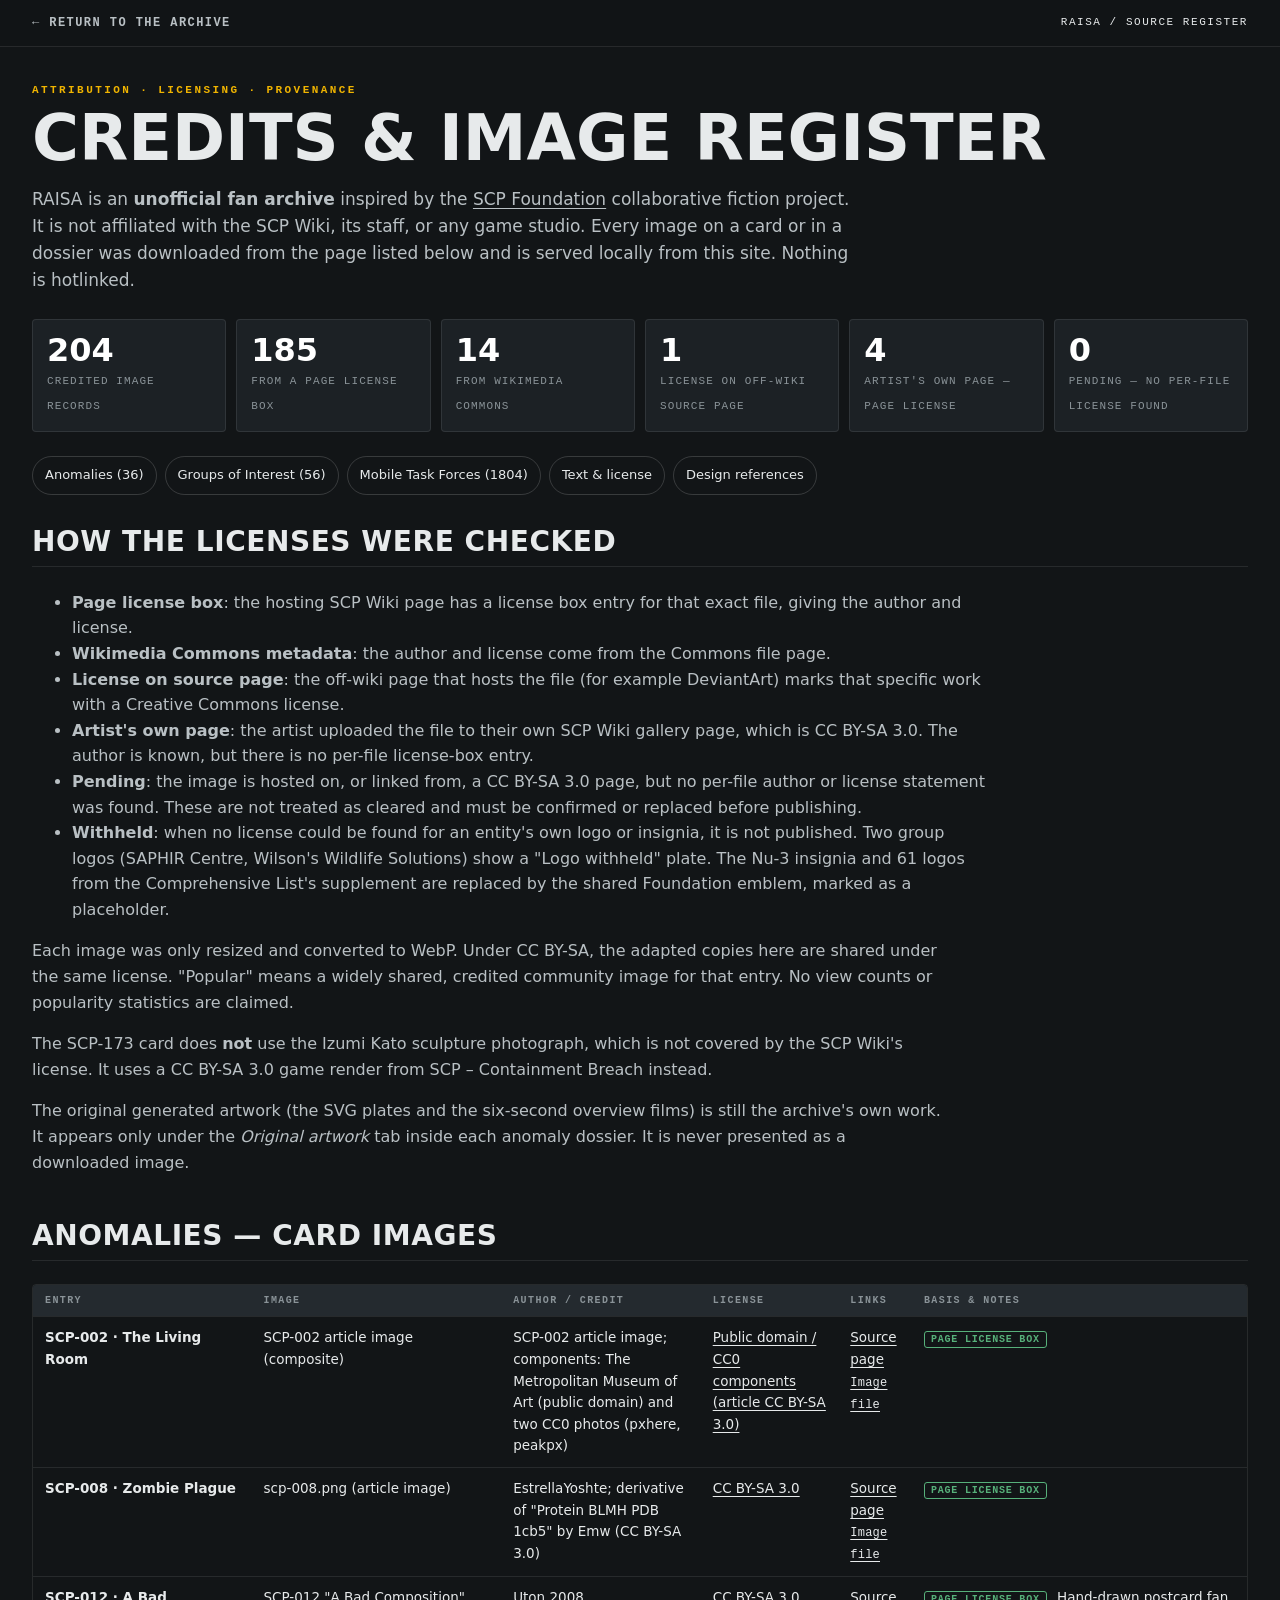
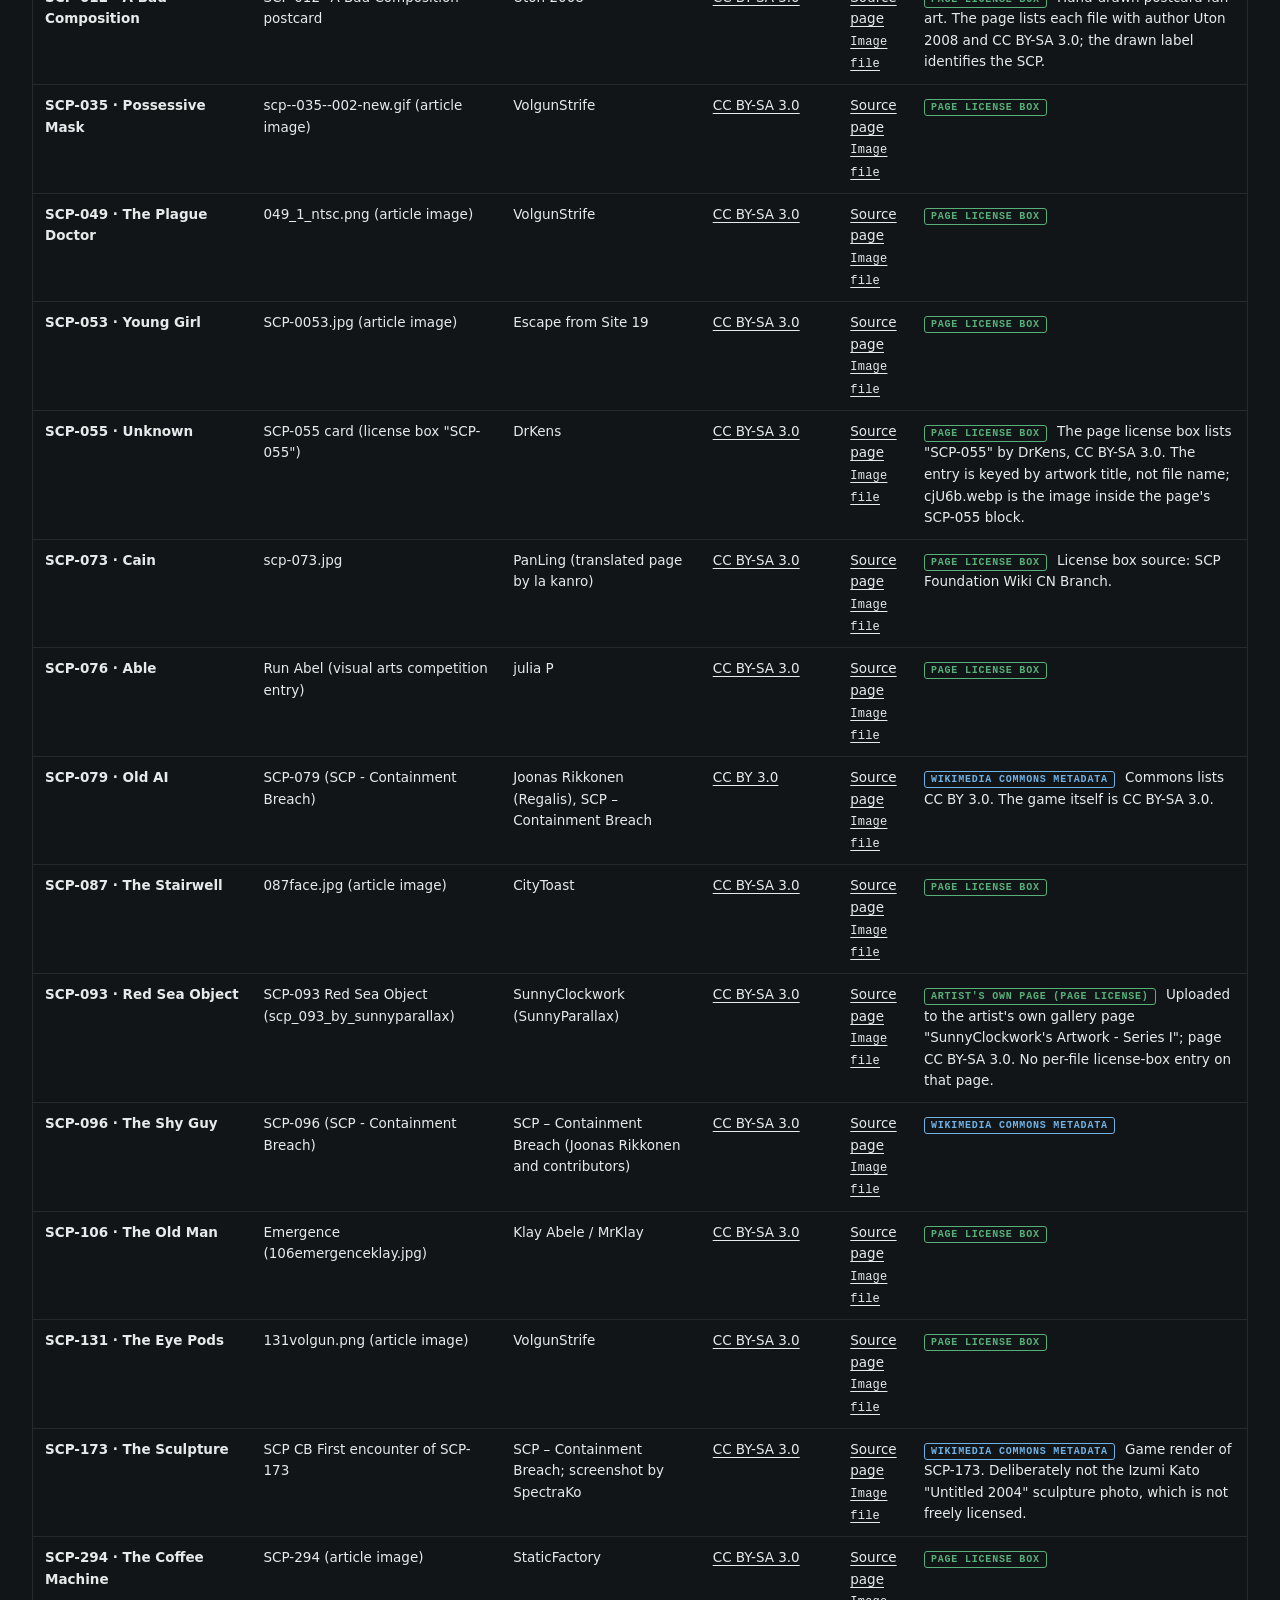
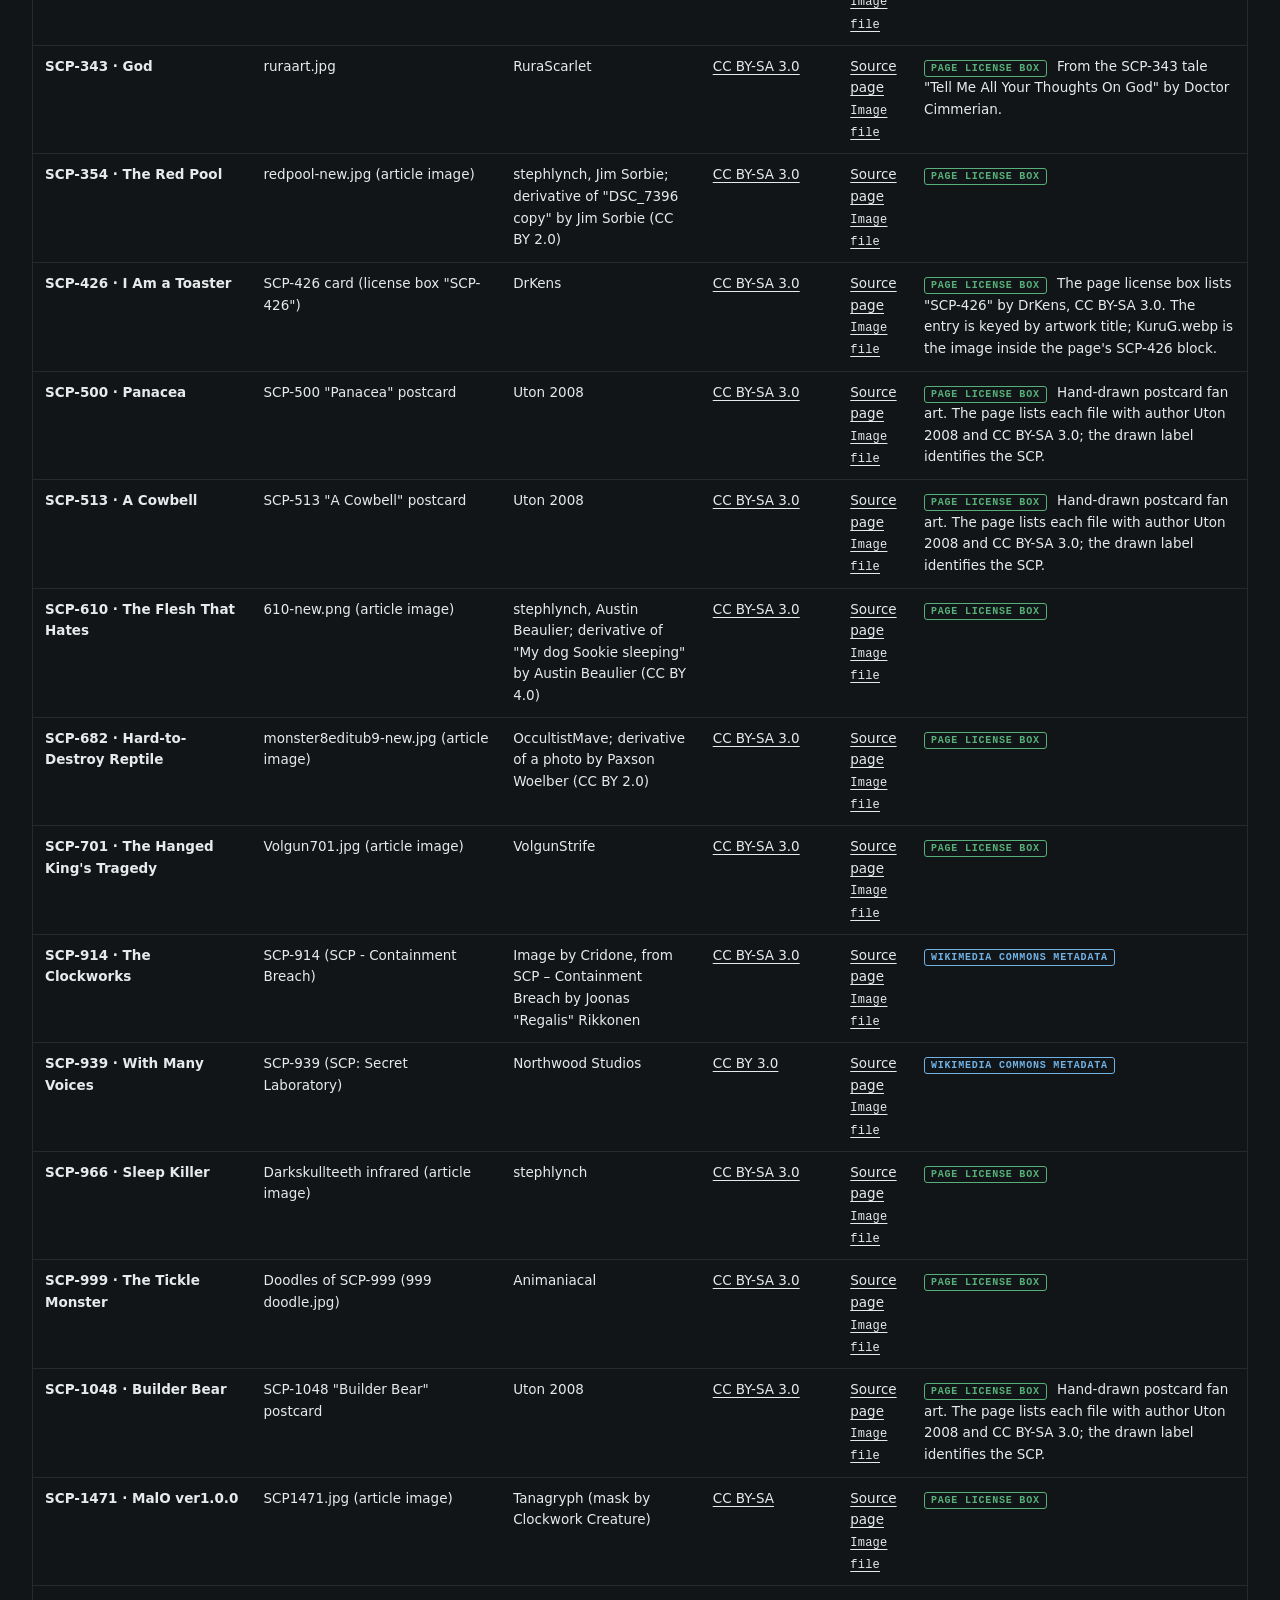
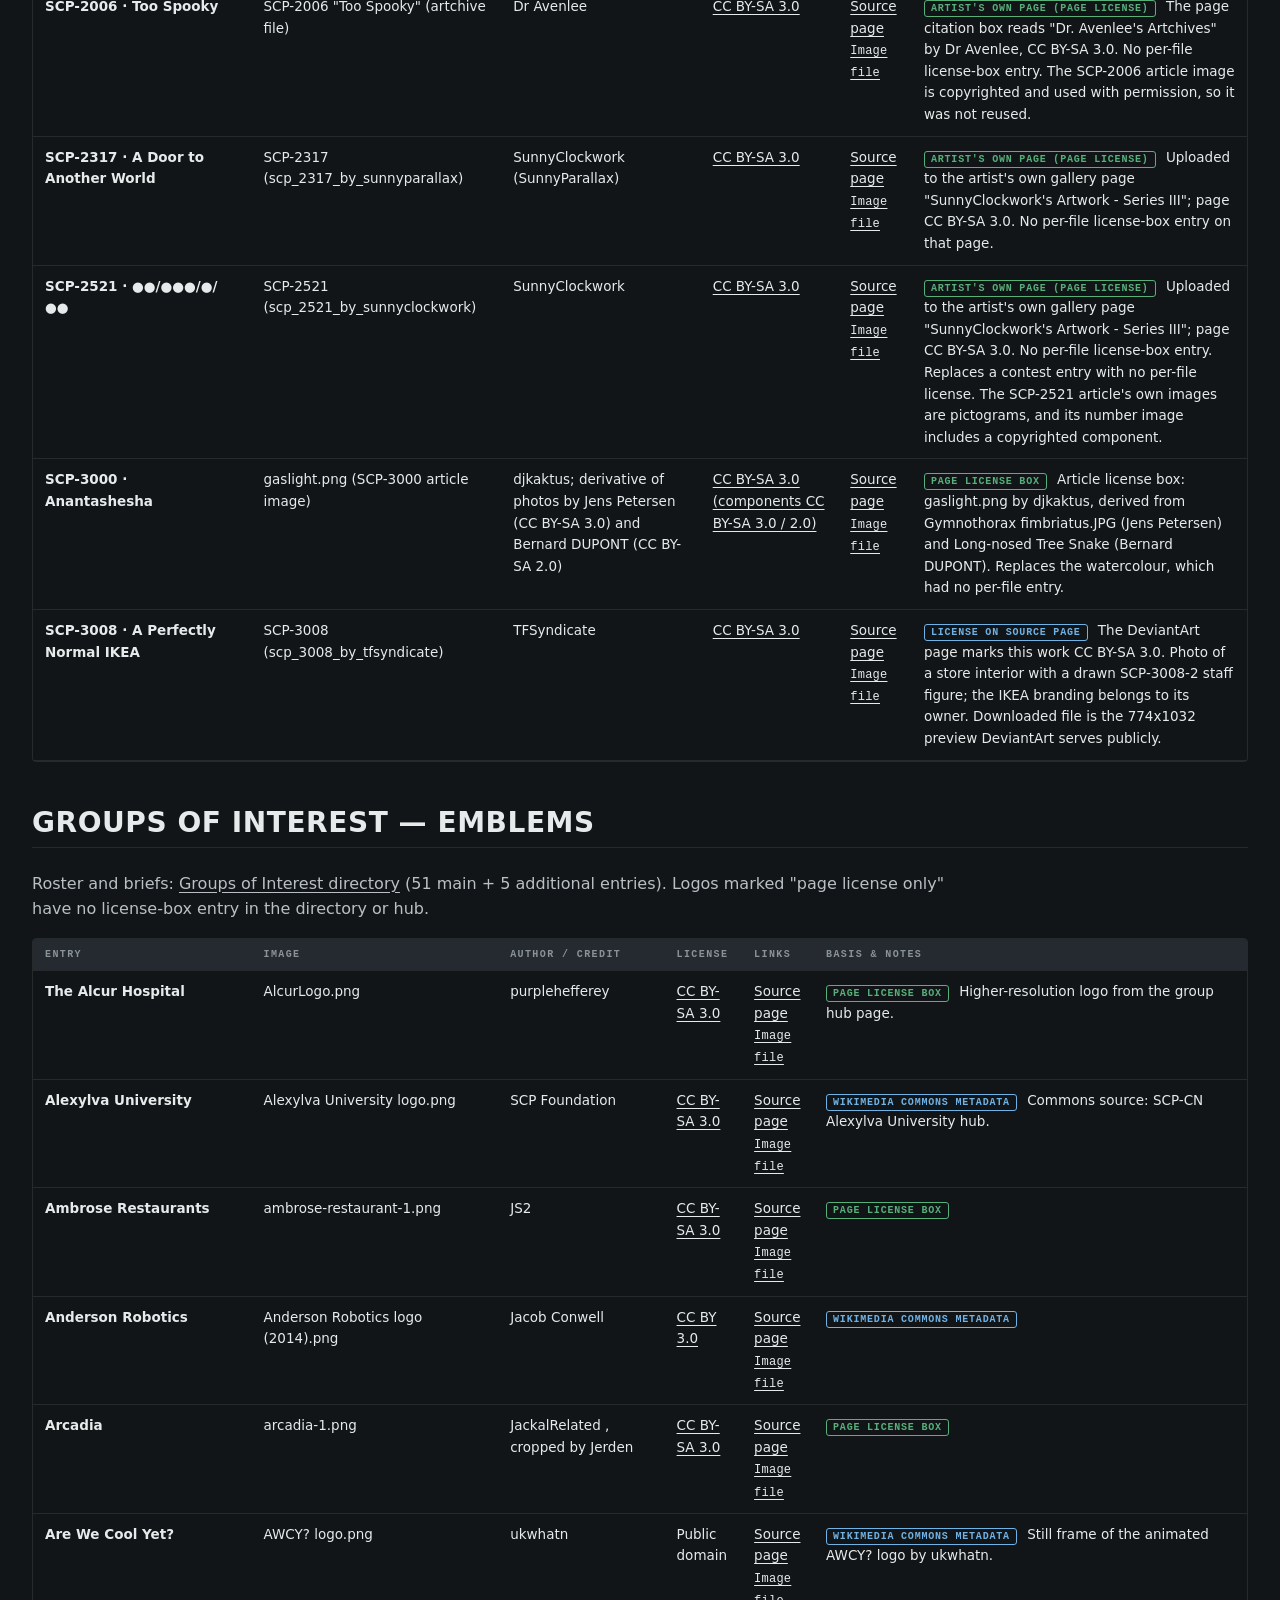
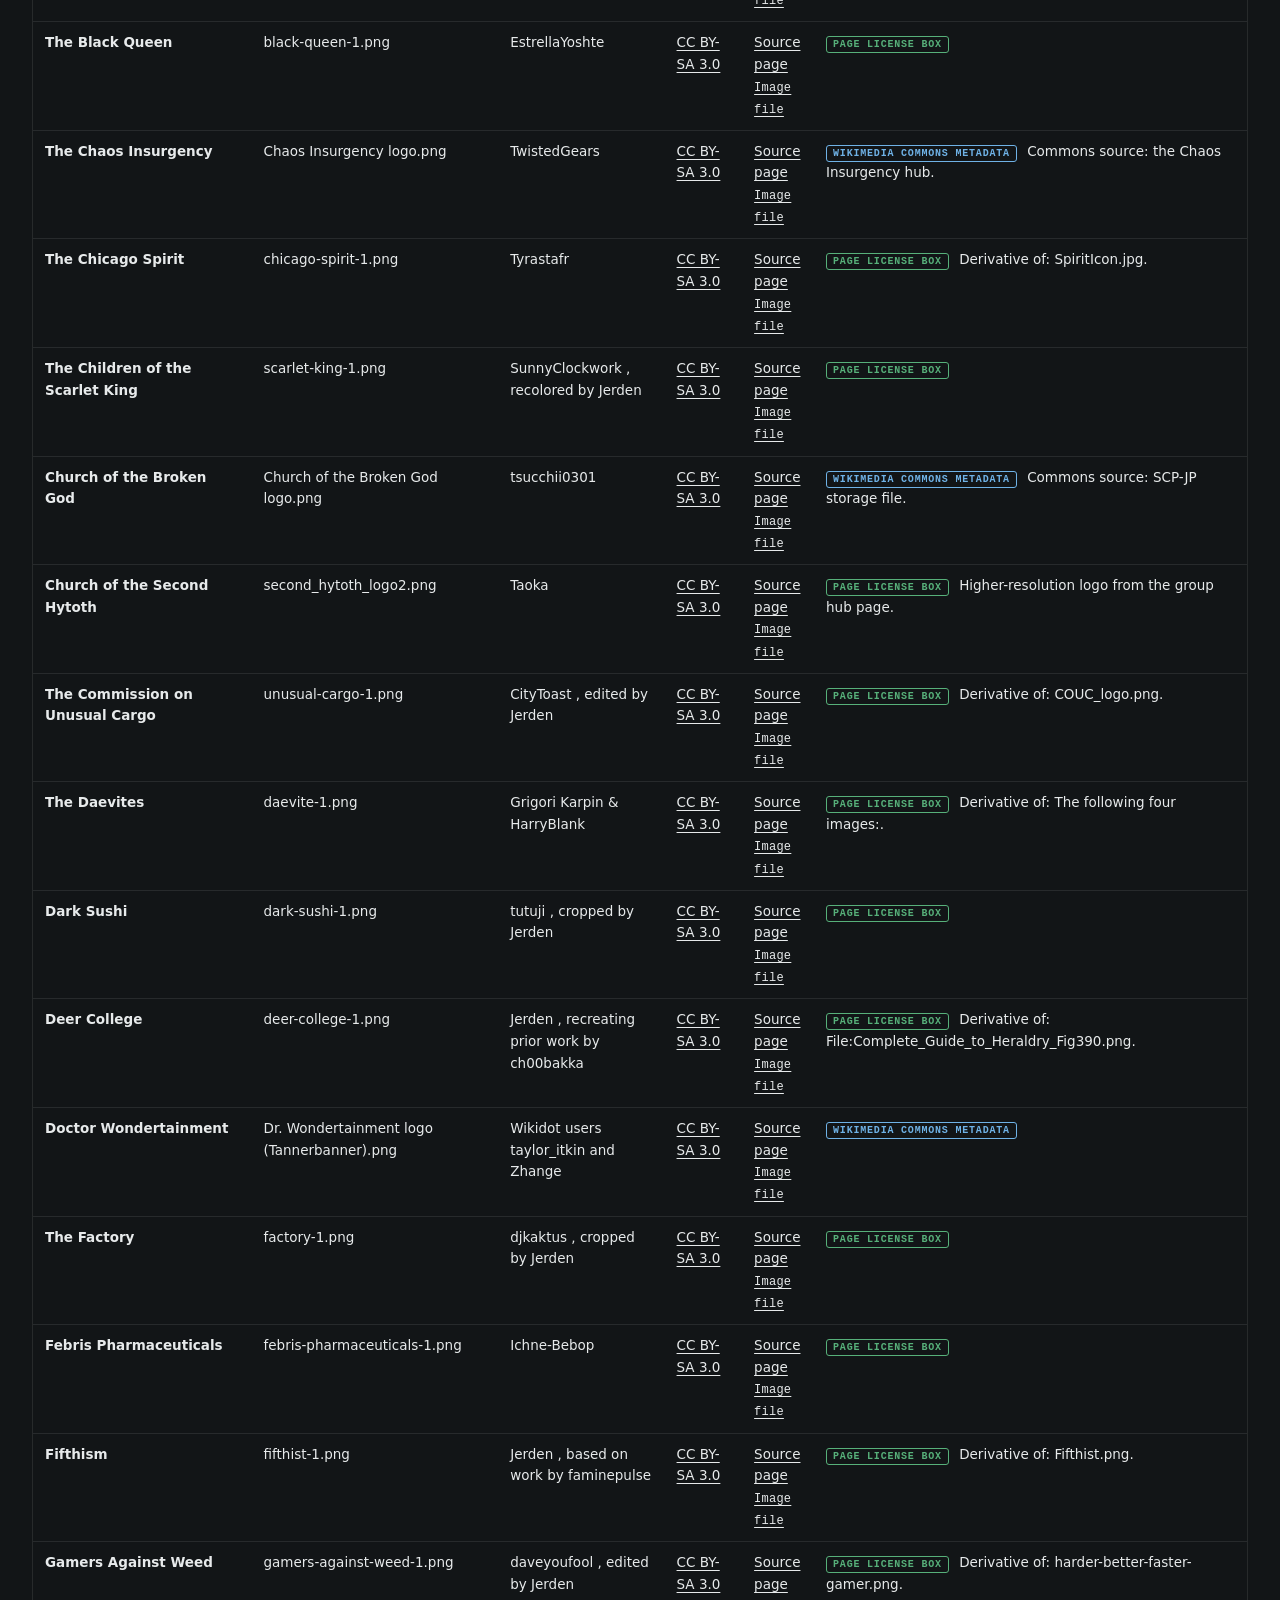
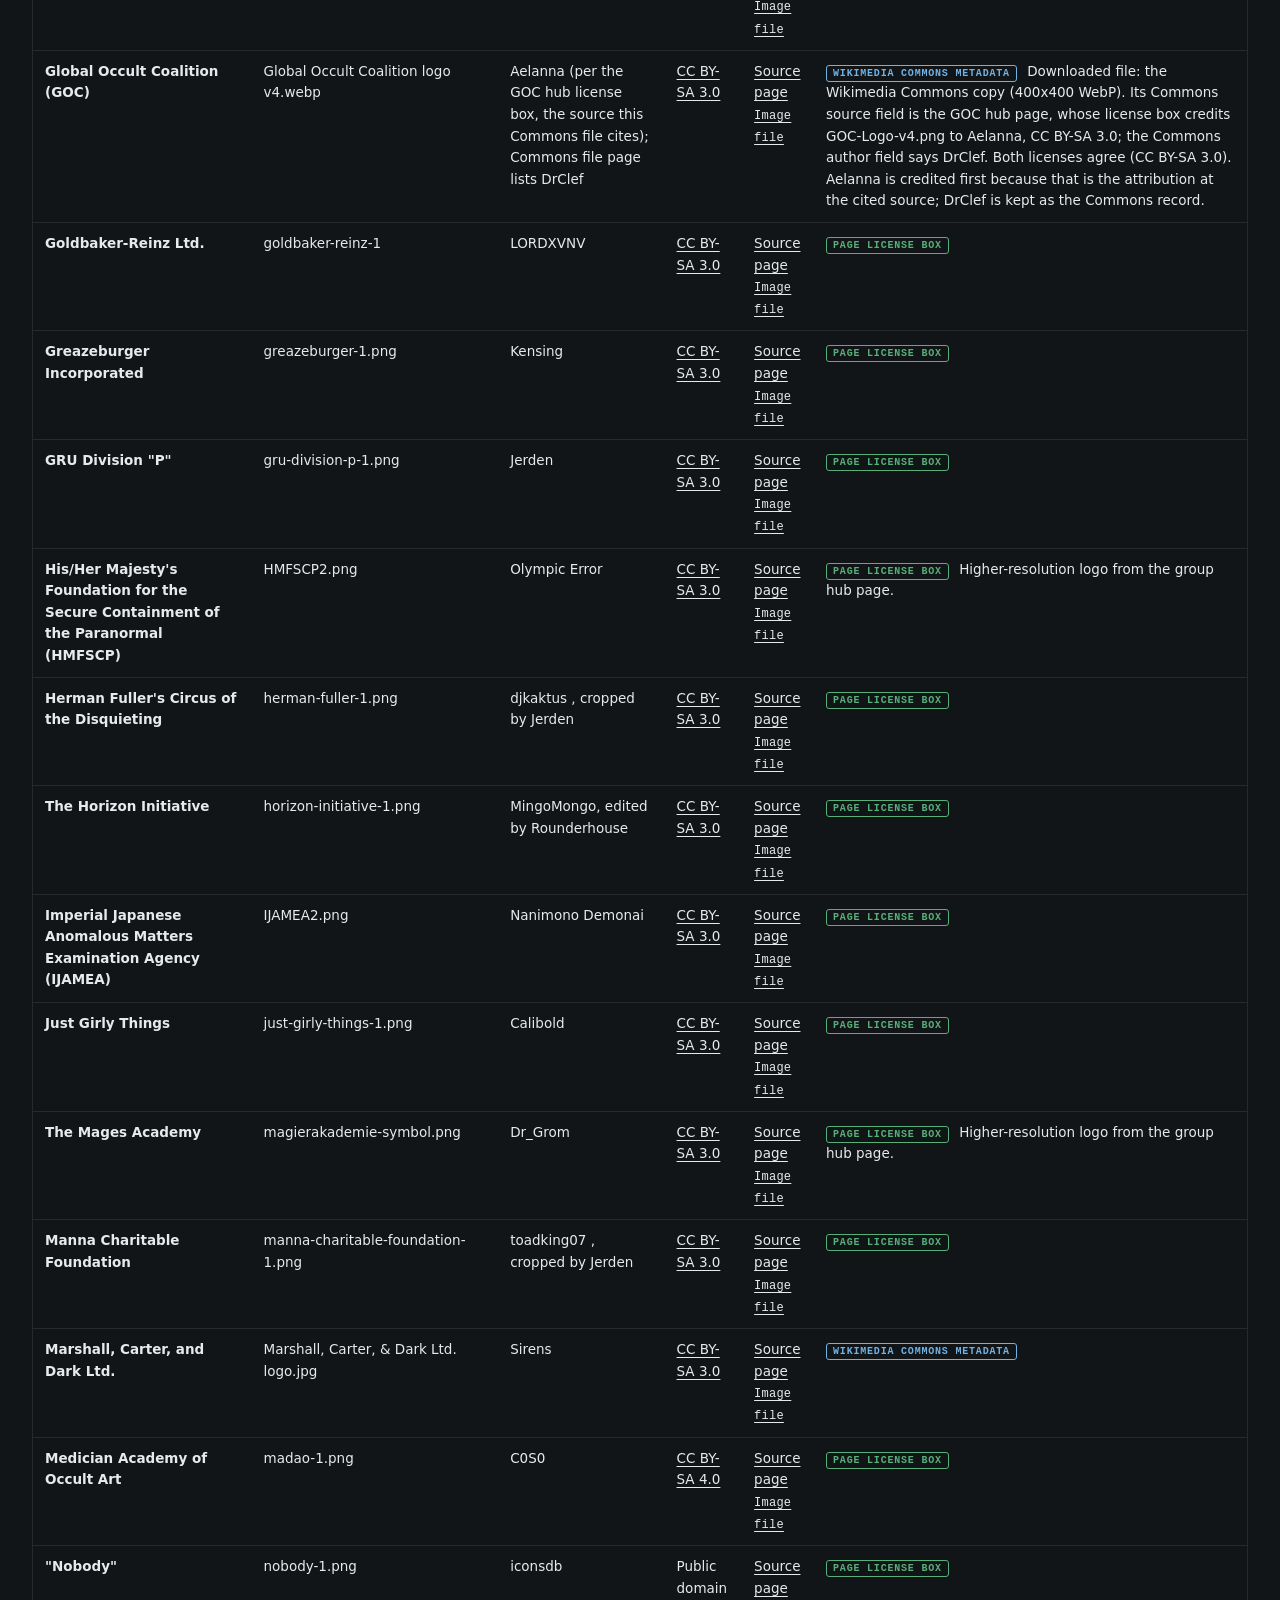
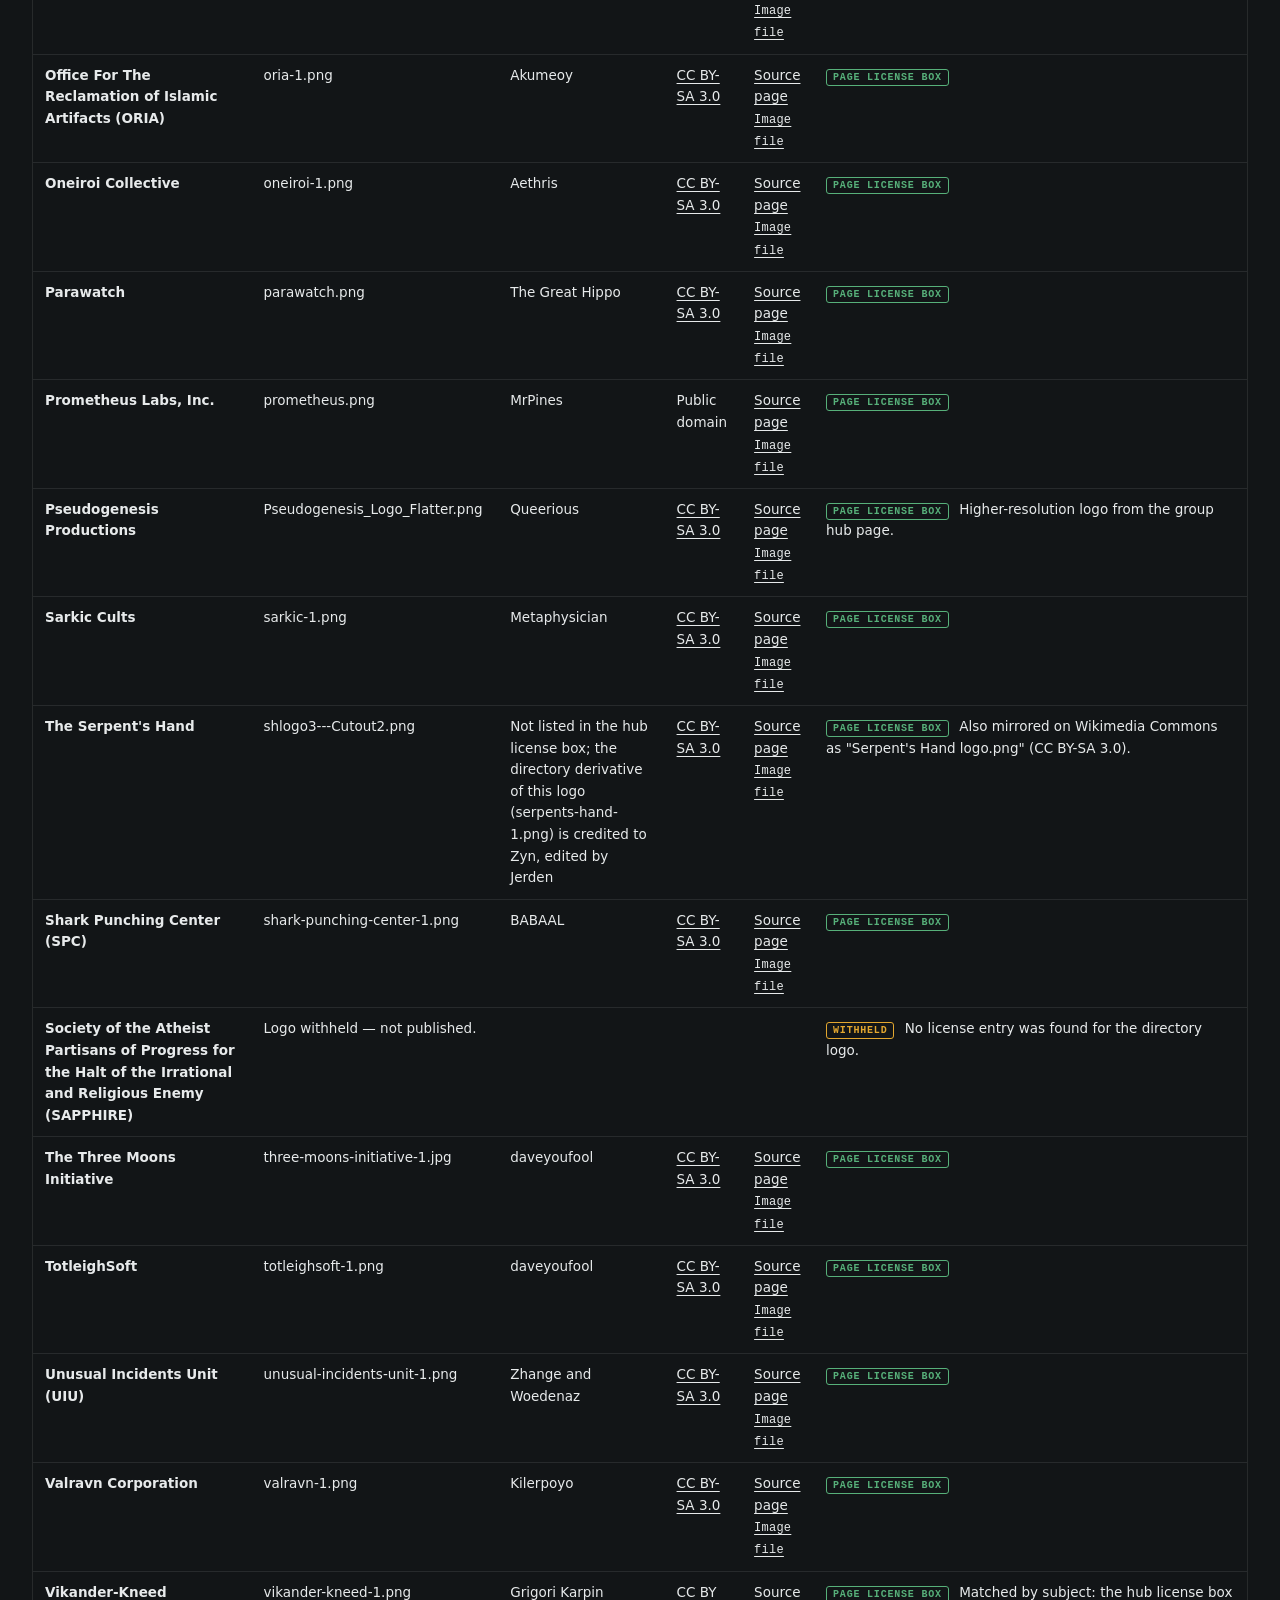
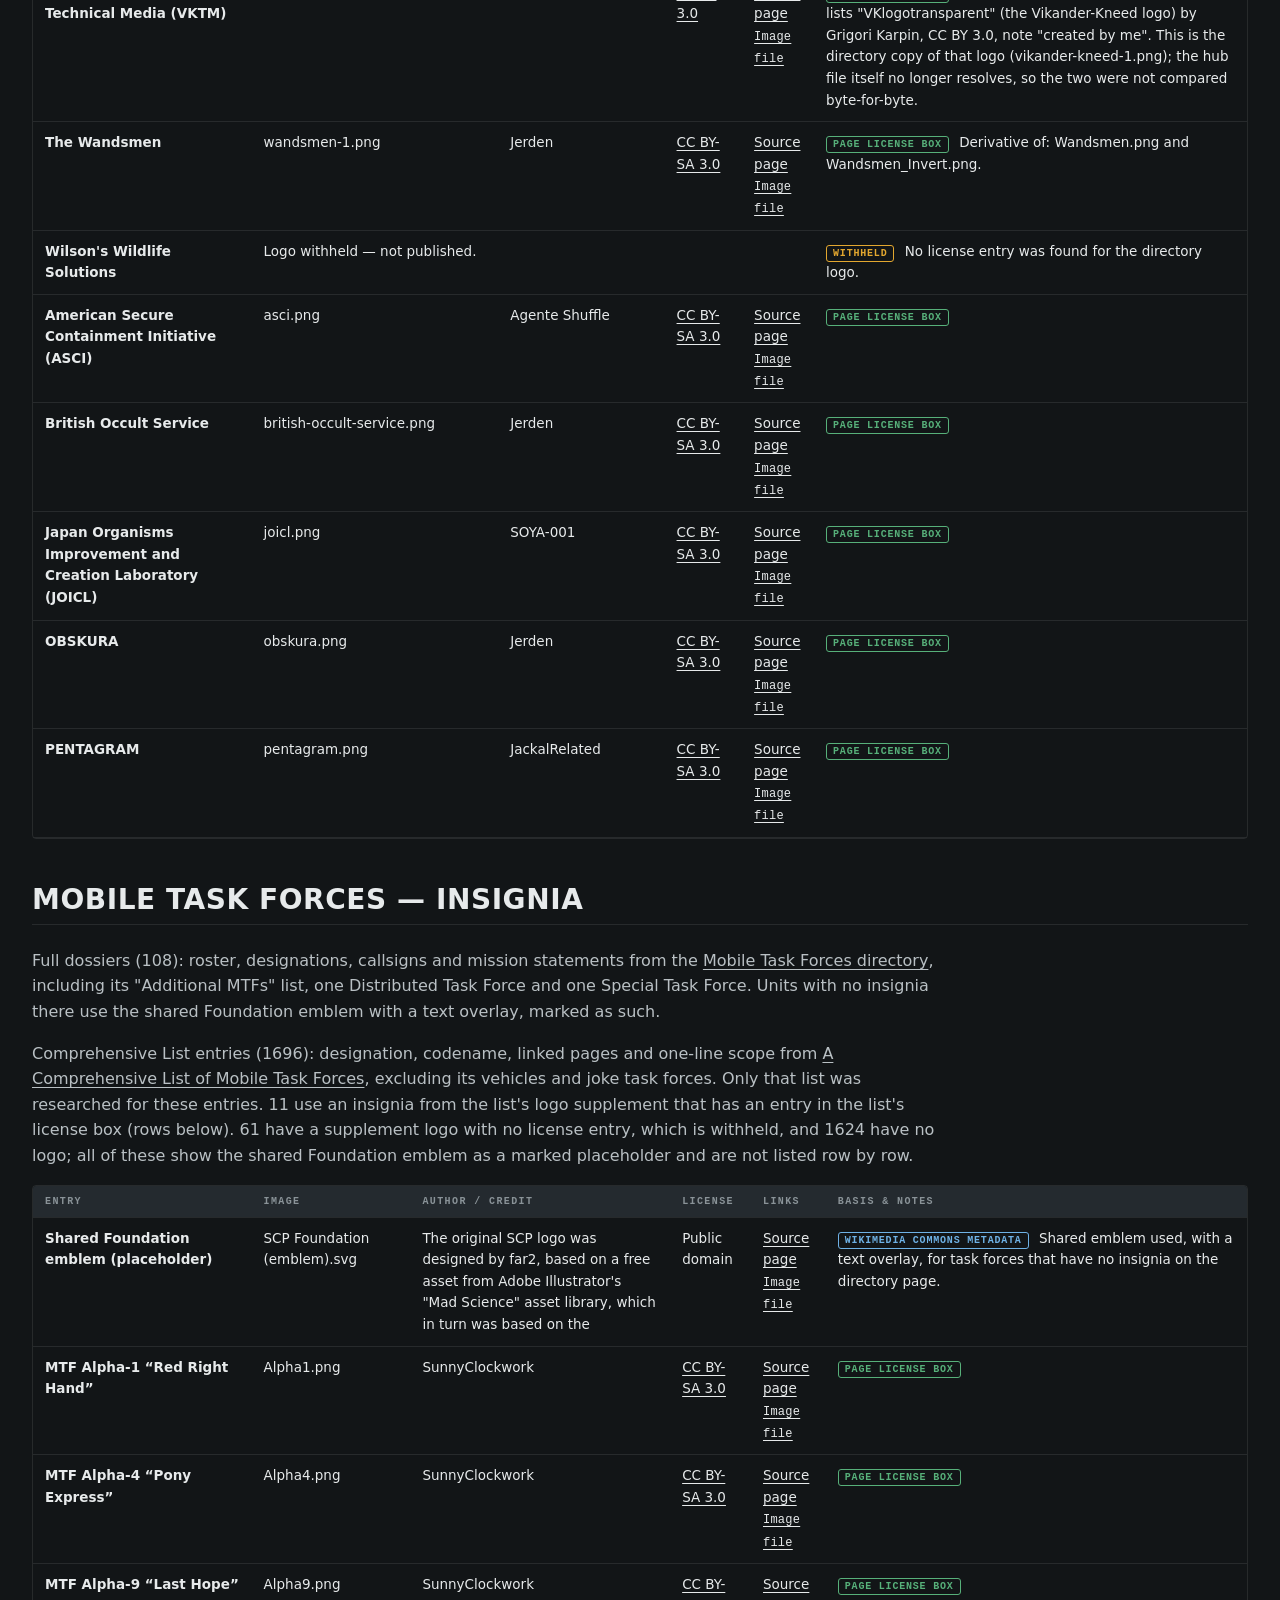
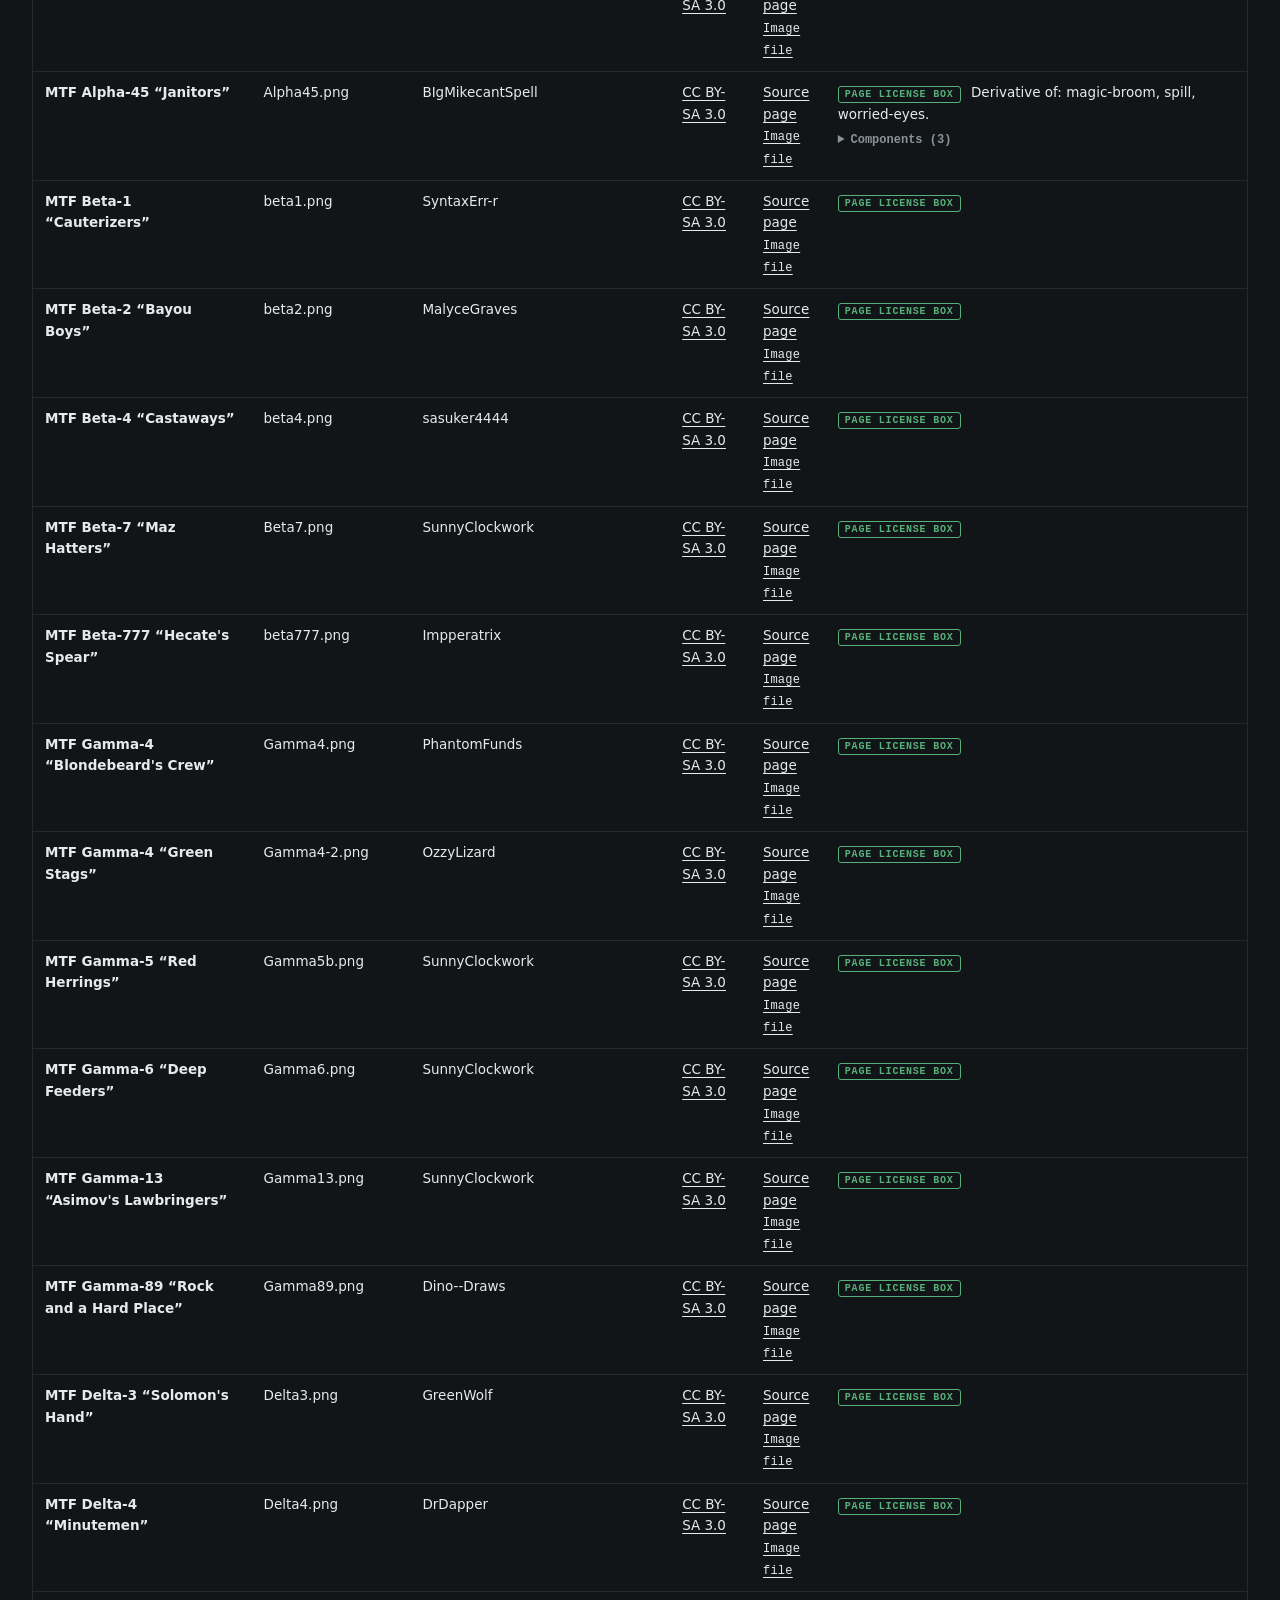
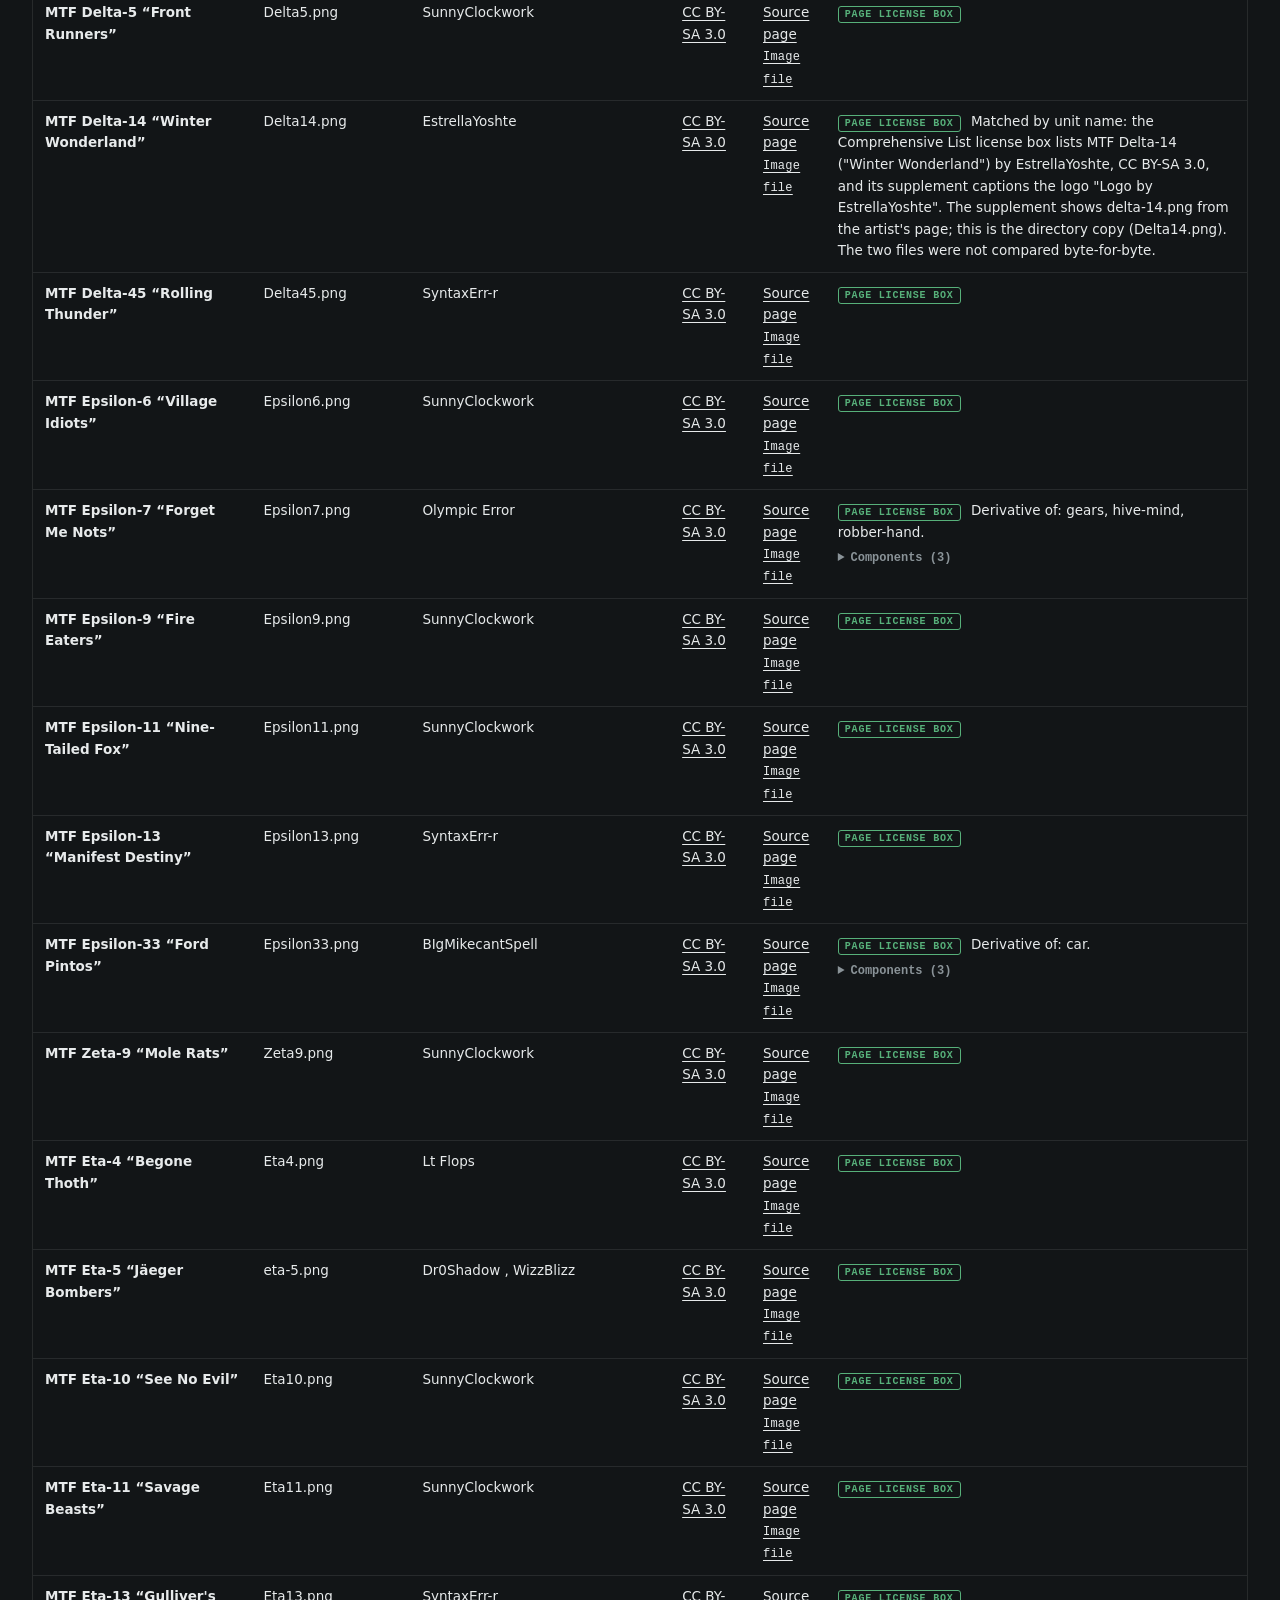
==== commit c4658fcf: "Full task-force roster: 108 dossiers + 1,696 Comprehensive List entries with coverage menu and pagin" ====
--- a/credits.html
+++ b/credits.html
@@ -13,14 +13,14 @@
   <h1>Credits &amp; image register</h1>
   <p class="lede">RAISA is an <strong>unofficial fan archive</strong> inspired by the <a href="https://scp-wiki.wikidot.com/">SCP Foundation</a> collaborative fiction project. It is not affiliated with the SCP Wiki, its staff, or any game studio. Every image on a card or in a dossier was downloaded from the page listed below and is served locally from this site. Nothing is hotlinked.</p>
   <div class="credit-stats" role="list">
-    <div role="listitem"><strong>196</strong><span>credited image records</span></div>
-    <div role="listitem"><strong>173</strong><span>from a page license box</span></div>
+    <div role="listitem"><strong>204</strong><span>credited image records</span></div>
+    <div role="listitem"><strong>185</strong><span>from a page license box</span></div>
     <div role="listitem"><strong>14</strong><span>from Wikimedia Commons</span></div>
     <div role="listitem"><strong>1</strong><span>license on off-wiki source page</span></div>
-    <div role="listitem"><strong>3</strong><span>artist's own page — page license</span></div>
-    <div role="listitem"><strong>5</strong><span>pending — no per-file license found</span></div>
+    <div role="listitem"><strong>4</strong><span>artist's own page — page license</span></div>
+    <div role="listitem"><strong>0</strong><span>pending — no per-file license found</span></div>
   </div>
-  <nav class="credit-nav" aria-label="Register sections"><a href="#anomalies-credits">Anomalies (36)</a><a href="#groups-credits">Groups of Interest (56)</a><a href="#mtf-credits">Mobile Task Forces (108)</a><a href="#text">Text &amp; license</a><a href="#design">Design references</a></nav>
+  <nav class="credit-nav" aria-label="Register sections"><a href="#anomalies-credits">Anomalies (36)</a><a href="#groups-credits">Groups of Interest (56)</a><a href="#mtf-credits">Mobile Task Forces (1804)</a><a href="#text">Text &amp; license</a><a href="#design">Design references</a></nav>
 
   <section id="licensing" class="credit-block">
     <h2>How the licenses were checked</h2>
@@ -30,6 +30,7 @@
       <li><strong>License on source page</strong>: the off-wiki page that hosts the file (for example DeviantArt) marks that specific work with a Creative Commons license.</li>
       <li><strong>Artist's own page</strong>: the artist uploaded the file to their own SCP Wiki gallery page, which is CC BY-SA 3.0. The author is known, but there is no per-file license-box entry.</li>
       <li><strong>Pending</strong>: the image is hosted on, or linked from, a CC BY-SA 3.0 page, but no per-file author or license statement was found. These are not treated as cleared and must be confirmed or replaced before publishing.</li>
+      <li><strong>Withheld</strong>: when no license could be found for an entity's own logo or insignia, it is not published. Two group logos (SAPHIR Centre, Wilson's Wildlife Solutions) show a "Logo withheld" plate. The Nu-3 insignia and 61 logos from the Comprehensive List's supplement are replaced by the shared Foundation emblem, marked as a placeholder.</li>
     </ul>
     <p>Each image was only resized and converted to WebP. Under CC BY-SA, the adapted copies here are shared under the same license. "Popular" means a widely shared, credited community image for that entry. No view counts or popularity statistics are claimed.</p>
     <p>The SCP-173 card does <strong>not</strong> use the Izumi Kato sculpture photograph, which is not covered by the SCP Wiki's license. It uses a CC BY-SA 3.0 game render from SCP – Containment Breach instead.</p>
@@ -38,19 +39,20 @@
 
   <section id="anomalies-credits" class="credit-block">
     <h2>Anomalies — card images</h2>
-    <div class="table-wrap"><table><thead><tr><th scope="col">Entry</th><th scope="col">Image</th><th scope="col">Author / credit</th><th scope="col">License</th><th scope="col">Links</th><th scope="col">Basis &amp; notes</th></tr></thead><tbody><tr id="credit-scp-002"><th scope="row">SCP-002 · The Living Room</th><td>SCP-002 article image (composite)</td><td>SCP-002 article image; components: The Metropolitan Museum of Art (public domain) and two CC0 photos (pxhere, peakpx)</td><td><a href="https://creativecommons.org/licenses/by-sa/3.0/" rel="noopener license">Public domain / CC0 components (article CC BY-SA 3.0)</a></td><td><a href="https://scp-wiki.wikidot.com/scp-002" rel="noopener">Source page</a><br><a class="mono" href="https://scp-wiki.wdfiles.com/local--files/scp-002/800px-SCP002-new.jpg" rel="noopener">Image file</a></td><td><span class="basis basis-license-box">Page license box</span></td></tr><tr id="credit-scp-008"><th scope="row">SCP-008 · Zombie Plague</th><td>scp-008.png (article image)</td><td>EstrellaYoshte; derivative of &quot;Protein BLMH PDB 1cb5&quot; by Emw (CC BY-SA 3.0)</td><td><a href="https://creativecommons.org/licenses/by-sa/3.0/" rel="noopener license">CC BY-SA 3.0</a></td><td><a href="https://scp-wiki.wikidot.com/scp-008" rel="noopener">Source page</a><br><a class="mono" href="https://scp-wiki.wdfiles.com/local--files/scp-008/scp-008.png" rel="noopener">Image file</a></td><td><span class="basis basis-license-box">Page license box</span></td></tr><tr id="credit-scp-012"><th scope="row">SCP-012 · A Bad Composition</th><td>SCP-012 &quot;A Bad Composition&quot; postcard</td><td>Uton 2008</td><td><a href="https://creativecommons.org/licenses/by-sa/3.0/" rel="noopener license">CC BY-SA 3.0</a></td><td><a href="https://scp-wiki.wikidot.com/uton-game-postcard-artworks" rel="noopener">Source page</a><br><a class="mono" href="https://scp-jp-storage.wdfiles.com/local--files/file:10359876-9-ffku/IMG_4115.jpeg" rel="noopener">Image file</a></td><td><span class="basis basis-license-box">Page license box</span> Hand-drawn postcard fan art. The page lists each file with author Uton 2008 and CC BY-SA 3.0; the drawn label identifies the SCP.</td></tr><tr id="credit-scp-035"><th scope="row">SCP-035 · Possessive Mask</th><td>scp--035--002-new.gif (article image)</td><td>VolgunStrife</td><td><a href="https://creativecommons.org/licenses/by-sa/3.0/" rel="noopener license">CC BY-SA 3.0</a></td><td><a href="https://scp-wiki.wikidot.com/scp-035" rel="noopener">Source page</a><br><a class="mono" href="https://scp-wiki.wdfiles.com/local--files/scp-035/scp--035--002-new.gif" rel="noopener">Image file</a></td><td><span class="basis basis-license-box">Page license box</span></td></tr><tr id="credit-scp-049"><th scope="row">SCP-049 · The Plague Doctor</th><td>049_1_ntsc.png (article image)</td><td>VolgunStrife</td><td><a href="https://creativecommons.org/licenses/by-sa/3.0/" rel="noopener license">CC BY-SA 3.0</a></td><td><a href="https://scp-wiki.wikidot.com/scp-049" rel="noopener">Source page</a><br><a class="mono" href="https://scp-wiki.wdfiles.com/local--files/scp-049/049_1_ntsc.png" rel="noopener">Image file</a></td><td><span class="basis basis-license-box">Page license box</span></td></tr><tr id="credit-scp-053"><th scope="row">SCP-053 · Young Girl</th><td>SCP-0053.jpg (article image)</td><td>Escape from Site 19</td><td><a href="https://creativecommons.org/licenses/by-sa/3.0/" rel="noopener license">CC BY-SA 3.0</a></td><td><a href="https://scp-wiki.wikidot.com/scp-053" rel="noopener">Source page</a><br><a class="mono" href="https://scp-wiki.wdfiles.com/local--files/scp-053/SCP-0053.jpg" rel="noopener">Image file</a></td><td><span class="basis basis-license-box">Page license box</span></td></tr><tr id="credit-scp-055"><th scope="row">SCP-055 · Unknown</th><td>SCP-055 card (license box &quot;SCP-055&quot;)</td><td>DrKens</td><td><a href="https://creativecommons.org/licenses/by-sa/3.0/" rel="noopener license">CC BY-SA 3.0</a></td><td><a href="https://scp-wiki.wikidot.com/kens-artistic-side" rel="noopener">Source page</a><br><a class="mono" href="https://scp-wiki.wikidot.com/local--files/kens-artistic-side/cjU6b.webp" rel="noopener">Image file</a></td><td><span class="basis basis-license-box">Page license box</span> The page license box lists &quot;SCP-055&quot; by DrKens, CC BY-SA 3.0. The entry is keyed by artwork title, not file name; cjU6b.webp is the image inside the page&#x27;s SCP-055 block.</td></tr><tr id="credit-scp-073"><th scope="row">SCP-073 · Cain</th><td>scp-073.jpg</td><td>PanLing (translated page by la kanro)</td><td><a href="https://creativecommons.org/licenses/by-sa/3.0/" rel="noopener license">CC BY-SA 3.0</a></td><td><a href="https://scp-wiki.wikidot.com/panling-scp" rel="noopener">Source page</a><br><a class="mono" href="https://scp-wiki.wdfiles.com/local--files/panling-scp/scp-073.jpg" rel="noopener">Image file</a></td><td><span class="basis basis-license-box">Page license box</span> License box source: SCP Foundation Wiki CN Branch.</td></tr><tr id="credit-scp-076"><th scope="row">SCP-076 · Able</th><td>Run Abel (visual arts competition entry)</td><td>julia P</td><td><a href="https://creativecommons.org/licenses/by-sa/3.0/" rel="noopener license">CC BY-SA 3.0</a></td><td><a href="https://scp-wiki.wikidot.com/art:artwork-076" rel="noopener">Source page</a><br><a class="mono" href="https://scp-wiki.wdfiles.com/local--files/art:artwork-076/run_abel__by_nayafenix_dhbsodq-375w-2x.jpg" rel="noopener">Image file</a></td><td><span class="basis basis-license-box">Page license box</span></td></tr><tr id="credit-scp-079"><th scope="row">SCP-079 · Old AI</th><td>SCP-079 (SCP - Containment Breach)</td><td>Joonas Rikkonen (Regalis), SCP – Containment Breach</td><td><a href="https://creativecommons.org/licenses/by/3.0/" rel="noopener license">CC BY 3.0</a></td><td><a href="https://commons.wikimedia.org/wiki/File:SCP-079_(SCP_-_Containment_Breach).jpg" rel="noopener">Source page</a><br><a class="mono" href="https://upload.wikimedia.org/wikipedia/commons/d/db/SCP-079_%28SCP_-_Containment_Breach%29.jpg" rel="noopener">Image file</a></td><td><span class="basis basis-commons">Wikimedia Commons metadata</span> Commons lists CC BY 3.0. The game itself is CC BY-SA 3.0.</td></tr><tr id="credit-scp-087"><th scope="row">SCP-087 · The Stairwell</th><td>087face.jpg (article image)</td><td>CityToast</td><td><a href="https://creativecommons.org/licenses/by-sa/3.0/" rel="noopener license">CC BY-SA 3.0</a></td><td><a href="https://scp-wiki.wikidot.com/scp-087" rel="noopener">Source page</a><br><a class="mono" href="https://scp-wiki.wdfiles.com/local--files/scp-087/087face.jpg" rel="noopener">Image file</a></td><td><span class="basis basis-license-box">Page license box</span></td></tr><tr id="credit-scp-093"><th scope="row">SCP-093 · Red Sea Object</th><td>SCP-093 Red Sea Object (scp_093_by_sunnyparallax)</td><td>SunnyClockwork (SunnyParallax)</td><td><a href="https://creativecommons.org/licenses/by-sa/3.0/" rel="noopener license">CC BY-SA 3.0</a></td><td><a href="https://scp-wiki.wikidot.com/sunny-art-series-1" rel="noopener">Source page</a><br><a class="mono" href="https://scp-wiki.wikidot.com/local--files/sunny-art-series-1/scp_093_by_sunnyparallax-d7ibsr5.webp" rel="noopener">Image file</a></td><td><span class="basis basis-artist-page">Artist's own page (page license)</span> Uploaded to the artist&#x27;s own gallery page &quot;SunnyClockwork&#x27;s Artwork - Series I&quot;; page CC BY-SA 3.0. No per-file license-box entry on that page.</td></tr><tr id="credit-scp-096"><th scope="row">SCP-096 · The Shy Guy</th><td>SCP-096 (SCP - Containment Breach)</td><td>SCP – Containment Breach (Joonas Rikkonen and contributors)</td><td><a href="https://creativecommons.org/licenses/by-sa/3.0/" rel="noopener license">CC BY-SA 3.0</a></td><td><a href="https://commons.wikimedia.org/wiki/File:SCP-096_(SCP_-_Containment_Breach).jpg" rel="noopener">Source page</a><br><a class="mono" href="https://upload.wikimedia.org/wikipedia/commons/3/3f/SCP-096_%28SCP_-_Containment_Breach%29.jpg" rel="noopener">Image file</a></td><td><span class="basis basis-commons">Wikimedia Commons metadata</span></td></tr><tr id="credit-scp-106"><th scope="row">SCP-106 · The Old Man</th><td>Emergence (106emergenceklay.jpg)</td><td>Klay Abele / MrKlay</td><td><a href="https://creativecommons.org/licenses/by-sa/3.0/" rel="noopener license">CC BY-SA 3.0</a></td><td><a href="https://scp-wiki.wikidot.com/scp-106" rel="noopener">Source page</a><br><a class="mono" href="https://scp-wiki.wdfiles.com/local--files/scp-106/106emergenceklay.jpg" rel="noopener">Image file</a></td><td><span class="basis basis-license-box">Page license box</span></td></tr><tr id="credit-scp-131"><th scope="row">SCP-131 · The Eye Pods</th><td>131volgun.png (article image)</td><td>VolgunStrife</td><td><a href="https://creativecommons.org/licenses/by-sa/3.0/" rel="noopener license">CC BY-SA 3.0</a></td><td><a href="https://scp-wiki.wikidot.com/scp-131" rel="noopener">Source page</a><br><a class="mono" href="https://scp-wiki.wdfiles.com/local--files/scp-131/131volgun.png" rel="noopener">Image file</a></td><td><span class="basis basis-license-box">Page license box</span></td></tr><tr id="credit-scp-173"><th scope="row">SCP-173 · The Sculpture</th><td>SCP CB First encounter of SCP-173</td><td>SCP – Containment Breach; screenshot by SpectraKo</td><td><a href="https://creativecommons.org/licenses/by-sa/3.0/" rel="noopener license">CC BY-SA 3.0</a></td><td><a href="https://commons.wikimedia.org/wiki/File:SCP_CB_First_encounter_of_SCP-173.png" rel="noopener">Source page</a><br><a class="mono" href="https://upload.wikimedia.org/wikipedia/commons/8/8f/SCP_CB_First_encounter_of_SCP-173.png" rel="noopener">Image file</a></td><td><span class="basis basis-commons">Wikimedia Commons metadata</span> Game render of SCP-173. Deliberately not the Izumi Kato &quot;Untitled 2004&quot; sculpture photo, which is not freely licensed.</td></tr><tr id="credit-scp-294"><th scope="row">SCP-294 · The Coffee Machine</th><td>SCP-294 (article image)</td><td>StaticFactory</td><td><a href="https://creativecommons.org/licenses/by-sa/3.0/" rel="noopener license">CC BY-SA 3.0</a></td><td><a href="https://scp-wiki.wikidot.com/scp-294" rel="noopener">Source page</a><br><a class="mono" href="https://scp-wiki.wdfiles.com/local--files/scp-294/scp_294_by_staticfactory-d4xwn6e.jpg" rel="noopener">Image file</a></td><td><span class="basis basis-license-box">Page license box</span></td></tr><tr id="credit-scp-343"><th scope="row">SCP-343 · God</th><td>ruraart.jpg</td><td>RuraScarlet</td><td><a href="https://creativecommons.org/licenses/by-sa/3.0/" rel="noopener license">CC BY-SA 3.0</a></td><td><a href="https://scp-wiki.wikidot.com/tell-me-all-your-thoughts-on-god" rel="noopener">Source page</a><br><a class="mono" href="https://scp-wiki.wdfiles.com/local--files/tell-me-all-your-thoughts-on-god/ruraart.jpg" rel="noopener">Image file</a></td><td><span class="basis basis-license-box">Page license box</span> From the SCP-343 tale &quot;Tell Me All Your Thoughts On God&quot; by Doctor Cimmerian.</td></tr><tr id="credit-scp-354"><th scope="row">SCP-354 · The Red Pool</th><td>redpool-new.jpg (article image)</td><td>stephlynch, Jim Sorbie; derivative of &quot;DSC_7396 copy&quot; by Jim Sorbie (CC BY 2.0)</td><td><a href="https://creativecommons.org/licenses/by-sa/3.0/" rel="noopener license">CC BY-SA 3.0</a></td><td><a href="https://scp-wiki.wikidot.com/scp-354" rel="noopener">Source page</a><br><a class="mono" href="https://scp-wiki.wdfiles.com/local--files/scp-354/redpool-new.jpg" rel="noopener">Image file</a></td><td><span class="basis basis-license-box">Page license box</span></td></tr><tr id="credit-scp-426"><th scope="row">SCP-426 · I Am a Toaster</th><td>SCP-426 card (license box &quot;SCP-426&quot;)</td><td>DrKens</td><td><a href="https://creativecommons.org/licenses/by-sa/3.0/" rel="noopener license">CC BY-SA 3.0</a></td><td><a href="https://scp-wiki.wikidot.com/kens-artistic-side" rel="noopener">Source page</a><br><a class="mono" href="https://scp-wiki.wikidot.com/local--files/kens-artistic-side/KuruG.webp" rel="noopener">Image file</a></td><td><span class="basis basis-license-box">Page license box</span> The page license box lists &quot;SCP-426&quot; by DrKens, CC BY-SA 3.0. The entry is keyed by artwork title; KuruG.webp is the image inside the page&#x27;s SCP-426 block.</td></tr><tr id="credit-scp-500"><th scope="row">SCP-500 · Panacea</th><td>SCP-500 &quot;Panacea&quot; postcard</td><td>Uton 2008</td><td><a href="https://creativecommons.org/licenses/by-sa/3.0/" rel="noopener license">CC BY-SA 3.0</a></td><td><a href="https://scp-wiki.wikidot.com/uton-game-postcard-artworks" rel="noopener">Source page</a><br><a class="mono" href="https://scp-jp-storage.wdfiles.com/local--files/file:10359876-13-50o7/IMG_5732.jpeg" rel="noopener">Image file</a></td><td><span class="basis basis-license-box">Page license box</span> Hand-drawn postcard fan art. The page lists each file with author Uton 2008 and CC BY-SA 3.0; the drawn label identifies the SCP.</td></tr><tr id="credit-scp-513"><th scope="row">SCP-513 · A Cowbell</th><td>SCP-513 &quot;A Cowbell&quot; postcard</td><td>Uton 2008</td><td><a href="https://creativecommons.org/licenses/by-sa/3.0/" rel="noopener license">CC BY-SA 3.0</a></td><td><a href="https://scp-wiki.wikidot.com/uton-game-postcard-artworks" rel="noopener">Source page</a><br><a class="mono" href="https://scp-jp-storage.wdfiles.com/local--files/file:10359876-13-zs2l/IMG_5733.jpeg" rel="noopener">Image file</a></td><td><span class="basis basis-license-box">Page license box</span> Hand-drawn postcard fan art. The page lists each file with author Uton 2008 and CC BY-SA 3.0; the drawn label identifies the SCP.</td></tr><tr id="credit-scp-610"><th scope="row">SCP-610 · The Flesh That Hates</th><td>610-new.png (article image)</td><td>stephlynch, Austin Beaulier; derivative of &quot;My dog Sookie sleeping&quot; by Austin Beaulier (CC BY 4.0)</td><td><a href="https://creativecommons.org/licenses/by-sa/3.0/" rel="noopener license">CC BY-SA 3.0</a></td><td><a href="https://scp-wiki.wikidot.com/scp-610" rel="noopener">Source page</a><br><a class="mono" href="https://scp-wiki.wdfiles.com/local--files/scp-610/610-new.png" rel="noopener">Image file</a></td><td><span class="basis basis-license-box">Page license box</span></td></tr><tr id="credit-scp-682"><th scope="row">SCP-682 · Hard-to-Destroy Reptile</th><td>monster8editub9-new.jpg (article image)</td><td>OccultistMave; derivative of a photo by Paxson Woelber (CC BY 2.0)</td><td><a href="https://creativecommons.org/licenses/by-sa/3.0/" rel="noopener license">CC BY-SA 3.0</a></td><td><a href="https://scp-wiki.wikidot.com/scp-682" rel="noopener">Source page</a><br><a class="mono" href="https://scp-wiki.wdfiles.com/local--files/scp-682/monster8editub9-new.jpg" rel="noopener">Image file</a></td><td><span class="basis basis-license-box">Page license box</span></td></tr><tr id="credit-scp-701"><th scope="row">SCP-701 · The Hanged King&#x27;s Tragedy</th><td>Volgun701.jpg (article image)</td><td>VolgunStrife</td><td><a href="https://creativecommons.org/licenses/by-sa/3.0/" rel="noopener license">CC BY-SA 3.0</a></td><td><a href="https://scp-wiki.wikidot.com/scp-701" rel="noopener">Source page</a><br><a class="mono" href="https://scp-wiki.wdfiles.com/local--files/scp-701/Volgun701.jpg" rel="noopener">Image file</a></td><td><span class="basis basis-license-box">Page license box</span></td></tr><tr id="credit-scp-914"><th scope="row">SCP-914 · The Clockworks</th><td>SCP-914 (SCP - Containment Breach)</td><td>Image by Cridone, from SCP – Containment Breach by Joonas &quot;Regalis&quot; Rikkonen</td><td><a href="https://creativecommons.org/licenses/by-sa/3.0/" rel="noopener license">CC BY-SA 3.0</a></td><td><a href="https://commons.wikimedia.org/wiki/File:SCP-914_(SCP_-_Containment_Breach).png" rel="noopener">Source page</a><br><a class="mono" href="https://upload.wikimedia.org/wikipedia/commons/a/aa/SCP-914_%28SCP_-_Containment_Breach%29.png" rel="noopener">Image file</a></td><td><span class="basis basis-commons">Wikimedia Commons metadata</span></td></tr><tr id="credit-scp-939"><th scope="row">SCP-939 · With Many Voices</th><td>SCP-939 (SCP: Secret Laboratory)</td><td>Northwood Studios</td><td><a href="https://creativecommons.org/licenses/by/3.0/" rel="noopener license">CC BY 3.0</a></td><td><a href="https://commons.wikimedia.org/wiki/File:SCP-939.jpg" rel="noopener">Source page</a><br><a class="mono" href="https://upload.wikimedia.org/wikipedia/commons/d/db/SCP-939.jpg" rel="noopener">Image file</a></td><td><span class="basis basis-commons">Wikimedia Commons metadata</span></td></tr><tr id="credit-scp-966"><th scope="row">SCP-966 · Sleep Killer</th><td>Darkskullteeth infrared (article image)</td><td>stephlynch</td><td><a href="https://creativecommons.org/licenses/by-sa/3.0/" rel="noopener license">CC BY-SA 3.0</a></td><td><a href="https://scp-wiki.wikidot.com/scp-966" rel="noopener">Source page</a><br><a class="mono" href="https://scp-wiki.wdfiles.com/local--files/scp-966/Darkskullteeth%20infrared%201-new.png" rel="noopener">Image file</a></td><td><span class="basis basis-license-box">Page license box</span></td></tr><tr id="credit-scp-999"><th scope="row">SCP-999 · The Tickle Monster</th><td>Doodles of SCP-999 (999 doodle.jpg)</td><td>Animaniacal</td><td><a href="https://creativecommons.org/licenses/by-sa/3.0/" rel="noopener license">CC BY-SA 3.0</a></td><td><a href="https://scp-wiki.wikidot.com/art:doodles-of-scp-999" rel="noopener">Source page</a><br><a class="mono" href="https://scp-wiki.wdfiles.com/local--files/art:doodles-of-scp-999/999%20doodle.jpg" rel="noopener">Image file</a></td><td><span class="basis basis-license-box">Page license box</span></td></tr><tr id="credit-scp-1048"><th scope="row">SCP-1048 · Builder Bear</th><td>SCP-1048 &quot;Builder Bear&quot; postcard</td><td>Uton 2008</td><td><a href="https://creativecommons.org/licenses/by-sa/3.0/" rel="noopener license">CC BY-SA 3.0</a></td><td><a href="https://scp-wiki.wikidot.com/uton-game-postcard-artworks" rel="noopener">Source page</a><br><a class="mono" href="https://scp-jp-storage.wdfiles.com/local--files/file:10359876-18-2kfh/IMG_6143.jpeg" rel="noopener">Image file</a></td><td><span class="basis basis-license-box">Page license box</span> Hand-drawn postcard fan art. The page lists each file with author Uton 2008 and CC BY-SA 3.0; the drawn label identifies the SCP.</td></tr><tr id="credit-scp-1471"><th scope="row">SCP-1471 · MalO ver1.0.0</th><td>SCP1471.jpg (article image)</td><td>Tanagryph (mask by Clockwork Creature)</td><td><a href="https://creativecommons.org/licenses/by-sa/3.0/" rel="noopener license">CC BY-SA</a></td><td><a href="https://scp-wiki.wikidot.com/scp-1471" rel="noopener">Source page</a><br><a class="mono" href="https://scp-wiki.wdfiles.com/local--files/scp-1471/scp1471.jpg" rel="noopener">Image file</a></td><td><span class="basis basis-license-box">Page license box</span></td></tr><tr id="credit-scp-2006"><th scope="row">SCP-2006 · Too Spooky</th><td>SCP-2006 &quot;Too Spooky&quot; (artchive file)</td><td>Dr Avenlee</td><td><a href="https://creativecommons.org/licenses/by-sa/3.0/" rel="noopener license">CC BY-SA 3.0</a></td><td><a href="https://scp-wiki.wikidot.com/art:dr-avenlee-s-artchives" rel="noopener">Source page</a><br><a class="mono" href="https://scp-wiki.wikidot.com/local--files/art:dr-avenlee-s-artchives/SCP-2006" rel="noopener">Image file</a></td><td><span class="basis basis-artist-page">Artist's own page (page license)</span> The page citation box reads &quot;Dr. Avenlee&#x27;s Artchives&quot; by Dr Avenlee, CC BY-SA 3.0. No per-file license-box entry. The SCP-2006 article image is copyrighted and used with permission, so it was not reused.</td></tr><tr id="credit-scp-2317"><th scope="row">SCP-2317 · A Door to Another World</th><td>SCP-2317 (scp_2317_by_sunnyparallax)</td><td>SunnyClockwork (SunnyParallax)</td><td><a href="https://creativecommons.org/licenses/by-sa/3.0/" rel="noopener license">CC BY-SA 3.0</a></td><td><a href="https://scp-wiki.wikidot.com/sunny-art-series-3" rel="noopener">Source page</a><br><a class="mono" href="https://scp-wiki.wikidot.com/local--files/sunny-art-series-3/scp_2317_by_sunnyparallax-d7uyvcc.webp" rel="noopener">Image file</a></td><td><span class="basis basis-artist-page">Artist's own page (page license)</span> Uploaded to the artist&#x27;s own gallery page &quot;SunnyClockwork&#x27;s Artwork - Series III&quot;; page CC BY-SA 3.0. No per-file license-box entry on that page.</td></tr><tr id="credit-scp-2521"><th scope="row">SCP-2521 · ●●/●●●/●/●●</th><td>SCP-2521 (Art Contest, Series 3)</td><td>Phillip Schaffield (as credited by the contest hub)</td><td><a href="https://creativecommons.org/licenses/by-sa/3.0/" rel="noopener license">CC BY-SA 3.0</a></td><td><a href="https://scp-wiki.wikidot.com/art-contest-hub-series-3" rel="noopener">Source page</a><br><a class="mono" href="https://i.imgur.com/DN3x2T1.png" rel="noopener">Image file</a></td><td><span class="basis basis-page-license">Pending: no per-file license</span> PENDING: no per-file author/license statement found. The contest hub credits the artist and links this Imgur fullview; the hub page is CC BY-SA 3.0. Kept because the article&#x27;s own images are pictograms (licensed LurkD, CC BY-SA 3.0) rather than a depiction.</td></tr><tr id="credit-scp-3000"><th scope="row">SCP-3000 · Anantashesha</th><td>gaslight.png (SCP-3000 article image)</td><td>djkaktus; derivative of photos by Jens Petersen (CC BY-SA 3.0) and Bernard DUPONT (CC BY-SA 2.0)</td><td><a href="https://creativecommons.org/licenses/by-sa/3.0/" rel="noopener license">CC BY-SA 3.0 (components CC BY-SA 3.0 / 2.0)</a></td><td><a href="https://scp-wiki.wikidot.com/scp-3000" rel="noopener">Source page</a><br><a class="mono" href="https://scp-wiki.wdfiles.com/local--files/scp-3000/gaslight.png" rel="noopener">Image file</a></td><td><span class="basis basis-license-box">Page license box</span> Article license box: gaslight.png by djkaktus, derived from Gymnothorax fimbriatus.JPG (Jens Petersen) and Long-nosed Tree Snake (Bernard DUPONT). Replaces the watercolour, which had no per-file entry.</td></tr><tr id="credit-scp-3008"><th scope="row">SCP-3008 · A Perfectly Normal IKEA</th><td>SCP-3008 (scp_3008_by_tfsyndicate)</td><td>TFSyndicate</td><td><a href="https://creativecommons.org/licenses/by-sa/3.0/" rel="noopener license">CC BY-SA 3.0</a></td><td><a href="https://www.deviantart.com/tfsyndicate/art/SCP-3008-893191081" rel="noopener">Source page</a><br><a class="mono" href="https://images-wixmp-ed30a86b8c4ca887773594c2.wixmp.com/f/ea864a9e-f55b-4abb-943d-6c58fd5ff200/ders6nd-5a48b42b-3a09-42ab-9410-5b5784cc13d1.jpg" rel="noopener">Image file</a></td><td><span class="basis basis-source-license">License on source page</span> The DeviantArt page marks this work CC BY-SA 3.0. Photo of a store interior with a drawn SCP-3008-2 staff figure; the IKEA branding belongs to its owner. Downloaded file is the 774x1032 preview DeviantArt serves publicly.</td></tr></tbody></table></div>
+    <div class="table-wrap"><table><thead><tr><th scope="col">Entry</th><th scope="col">Image</th><th scope="col">Author / credit</th><th scope="col">License</th><th scope="col">Links</th><th scope="col">Basis &amp; notes</th></tr></thead><tbody><tr id="credit-scp-002"><th scope="row">SCP-002 · The Living Room</th><td>SCP-002 article image (composite)</td><td>SCP-002 article image; components: The Metropolitan Museum of Art (public domain) and two CC0 photos (pxhere, peakpx)</td><td><a href="https://creativecommons.org/licenses/by-sa/3.0/" rel="noopener license">Public domain / CC0 components (article CC BY-SA 3.0)</a></td><td><a href="https://scp-wiki.wikidot.com/scp-002" rel="noopener">Source page</a><br><a class="mono" href="https://scp-wiki.wdfiles.com/local--files/scp-002/800px-SCP002-new.jpg" rel="noopener">Image file</a></td><td><span class="basis basis-license-box">Page license box</span></td></tr><tr id="credit-scp-008"><th scope="row">SCP-008 · Zombie Plague</th><td>scp-008.png (article image)</td><td>EstrellaYoshte; derivative of &quot;Protein BLMH PDB 1cb5&quot; by Emw (CC BY-SA 3.0)</td><td><a href="https://creativecommons.org/licenses/by-sa/3.0/" rel="noopener license">CC BY-SA 3.0</a></td><td><a href="https://scp-wiki.wikidot.com/scp-008" rel="noopener">Source page</a><br><a class="mono" href="https://scp-wiki.wdfiles.com/local--files/scp-008/scp-008.png" rel="noopener">Image file</a></td><td><span class="basis basis-license-box">Page license box</span></td></tr><tr id="credit-scp-012"><th scope="row">SCP-012 · A Bad Composition</th><td>SCP-012 &quot;A Bad Composition&quot; postcard</td><td>Uton 2008</td><td><a href="https://creativecommons.org/licenses/by-sa/3.0/" rel="noopener license">CC BY-SA 3.0</a></td><td><a href="https://scp-wiki.wikidot.com/uton-game-postcard-artworks" rel="noopener">Source page</a><br><a class="mono" href="https://scp-jp-storage.wdfiles.com/local--files/file:10359876-9-ffku/IMG_4115.jpeg" rel="noopener">Image file</a></td><td><span class="basis basis-license-box">Page license box</span> Hand-drawn postcard fan art. The page lists each file with author Uton 2008 and CC BY-SA 3.0; the drawn label identifies the SCP.</td></tr><tr id="credit-scp-035"><th scope="row">SCP-035 · Possessive Mask</th><td>scp--035--002-new.gif (article image)</td><td>VolgunStrife</td><td><a href="https://creativecommons.org/licenses/by-sa/3.0/" rel="noopener license">CC BY-SA 3.0</a></td><td><a href="https://scp-wiki.wikidot.com/scp-035" rel="noopener">Source page</a><br><a class="mono" href="https://scp-wiki.wdfiles.com/local--files/scp-035/scp--035--002-new.gif" rel="noopener">Image file</a></td><td><span class="basis basis-license-box">Page license box</span></td></tr><tr id="credit-scp-049"><th scope="row">SCP-049 · The Plague Doctor</th><td>049_1_ntsc.png (article image)</td><td>VolgunStrife</td><td><a href="https://creativecommons.org/licenses/by-sa/3.0/" rel="noopener license">CC BY-SA 3.0</a></td><td><a href="https://scp-wiki.wikidot.com/scp-049" rel="noopener">Source page</a><br><a class="mono" href="https://scp-wiki.wdfiles.com/local--files/scp-049/049_1_ntsc.png" rel="noopener">Image file</a></td><td><span class="basis basis-license-box">Page license box</span></td></tr><tr id="credit-scp-053"><th scope="row">SCP-053 · Young Girl</th><td>SCP-0053.jpg (article image)</td><td>Escape from Site 19</td><td><a href="https://creativecommons.org/licenses/by-sa/3.0/" rel="noopener license">CC BY-SA 3.0</a></td><td><a href="https://scp-wiki.wikidot.com/scp-053" rel="noopener">Source page</a><br><a class="mono" href="https://scp-wiki.wdfiles.com/local--files/scp-053/SCP-0053.jpg" rel="noopener">Image file</a></td><td><span class="basis basis-license-box">Page license box</span></td></tr><tr id="credit-scp-055"><th scope="row">SCP-055 · Unknown</th><td>SCP-055 card (license box &quot;SCP-055&quot;)</td><td>DrKens</td><td><a href="https://creativecommons.org/licenses/by-sa/3.0/" rel="noopener license">CC BY-SA 3.0</a></td><td><a href="https://scp-wiki.wikidot.com/kens-artistic-side" rel="noopener">Source page</a><br><a class="mono" href="https://scp-wiki.wikidot.com/local--files/kens-artistic-side/cjU6b.webp" rel="noopener">Image file</a></td><td><span class="basis basis-license-box">Page license box</span> The page license box lists &quot;SCP-055&quot; by DrKens, CC BY-SA 3.0. The entry is keyed by artwork title, not file name; cjU6b.webp is the image inside the page&#x27;s SCP-055 block.</td></tr><tr id="credit-scp-073"><th scope="row">SCP-073 · Cain</th><td>scp-073.jpg</td><td>PanLing (translated page by la kanro)</td><td><a href="https://creativecommons.org/licenses/by-sa/3.0/" rel="noopener license">CC BY-SA 3.0</a></td><td><a href="https://scp-wiki.wikidot.com/panling-scp" rel="noopener">Source page</a><br><a class="mono" href="https://scp-wiki.wdfiles.com/local--files/panling-scp/scp-073.jpg" rel="noopener">Image file</a></td><td><span class="basis basis-license-box">Page license box</span> License box source: SCP Foundation Wiki CN Branch.</td></tr><tr id="credit-scp-076"><th scope="row">SCP-076 · Able</th><td>Run Abel (visual arts competition entry)</td><td>julia P</td><td><a href="https://creativecommons.org/licenses/by-sa/3.0/" rel="noopener license">CC BY-SA 3.0</a></td><td><a href="https://scp-wiki.wikidot.com/art:artwork-076" rel="noopener">Source page</a><br><a class="mono" href="https://scp-wiki.wdfiles.com/local--files/art:artwork-076/run_abel__by_nayafenix_dhbsodq-375w-2x.jpg" rel="noopener">Image file</a></td><td><span class="basis basis-license-box">Page license box</span></td></tr><tr id="credit-scp-079"><th scope="row">SCP-079 · Old AI</th><td>SCP-079 (SCP - Containment Breach)</td><td>Joonas Rikkonen (Regalis), SCP – Containment Breach</td><td><a href="https://creativecommons.org/licenses/by/3.0/" rel="noopener license">CC BY 3.0</a></td><td><a href="https://commons.wikimedia.org/wiki/File:SCP-079_(SCP_-_Containment_Breach).jpg" rel="noopener">Source page</a><br><a class="mono" href="https://upload.wikimedia.org/wikipedia/commons/d/db/SCP-079_%28SCP_-_Containment_Breach%29.jpg" rel="noopener">Image file</a></td><td><span class="basis basis-commons">Wikimedia Commons metadata</span> Commons lists CC BY 3.0. The game itself is CC BY-SA 3.0.</td></tr><tr id="credit-scp-087"><th scope="row">SCP-087 · The Stairwell</th><td>087face.jpg (article image)</td><td>CityToast</td><td><a href="https://creativecommons.org/licenses/by-sa/3.0/" rel="noopener license">CC BY-SA 3.0</a></td><td><a href="https://scp-wiki.wikidot.com/scp-087" rel="noopener">Source page</a><br><a class="mono" href="https://scp-wiki.wdfiles.com/local--files/scp-087/087face.jpg" rel="noopener">Image file</a></td><td><span class="basis basis-license-box">Page license box</span></td></tr><tr id="credit-scp-093"><th scope="row">SCP-093 · Red Sea Object</th><td>SCP-093 Red Sea Object (scp_093_by_sunnyparallax)</td><td>SunnyClockwork (SunnyParallax)</td><td><a href="https://creativecommons.org/licenses/by-sa/3.0/" rel="noopener license">CC BY-SA 3.0</a></td><td><a href="https://scp-wiki.wikidot.com/sunny-art-series-1" rel="noopener">Source page</a><br><a class="mono" href="https://scp-wiki.wikidot.com/local--files/sunny-art-series-1/scp_093_by_sunnyparallax-d7ibsr5.webp" rel="noopener">Image file</a></td><td><span class="basis basis-artist-page">Artist's own page (page license)</span> Uploaded to the artist&#x27;s own gallery page &quot;SunnyClockwork&#x27;s Artwork - Series I&quot;; page CC BY-SA 3.0. No per-file license-box entry on that page.</td></tr><tr id="credit-scp-096"><th scope="row">SCP-096 · The Shy Guy</th><td>SCP-096 (SCP - Containment Breach)</td><td>SCP – Containment Breach (Joonas Rikkonen and contributors)</td><td><a href="https://creativecommons.org/licenses/by-sa/3.0/" rel="noopener license">CC BY-SA 3.0</a></td><td><a href="https://commons.wikimedia.org/wiki/File:SCP-096_(SCP_-_Containment_Breach).jpg" rel="noopener">Source page</a><br><a class="mono" href="https://upload.wikimedia.org/wikipedia/commons/3/3f/SCP-096_%28SCP_-_Containment_Breach%29.jpg" rel="noopener">Image file</a></td><td><span class="basis basis-commons">Wikimedia Commons metadata</span></td></tr><tr id="credit-scp-106"><th scope="row">SCP-106 · The Old Man</th><td>Emergence (106emergenceklay.jpg)</td><td>Klay Abele / MrKlay</td><td><a href="https://creativecommons.org/licenses/by-sa/3.0/" rel="noopener license">CC BY-SA 3.0</a></td><td><a href="https://scp-wiki.wikidot.com/scp-106" rel="noopener">Source page</a><br><a class="mono" href="https://scp-wiki.wdfiles.com/local--files/scp-106/106emergenceklay.jpg" rel="noopener">Image file</a></td><td><span class="basis basis-license-box">Page license box</span></td></tr><tr id="credit-scp-131"><th scope="row">SCP-131 · The Eye Pods</th><td>131volgun.png (article image)</td><td>VolgunStrife</td><td><a href="https://creativecommons.org/licenses/by-sa/3.0/" rel="noopener license">CC BY-SA 3.0</a></td><td><a href="https://scp-wiki.wikidot.com/scp-131" rel="noopener">Source page</a><br><a class="mono" href="https://scp-wiki.wdfiles.com/local--files/scp-131/131volgun.png" rel="noopener">Image file</a></td><td><span class="basis basis-license-box">Page license box</span></td></tr><tr id="credit-scp-173"><th scope="row">SCP-173 · The Sculpture</th><td>SCP CB First encounter of SCP-173</td><td>SCP – Containment Breach; screenshot by SpectraKo</td><td><a href="https://creativecommons.org/licenses/by-sa/3.0/" rel="noopener license">CC BY-SA 3.0</a></td><td><a href="https://commons.wikimedia.org/wiki/File:SCP_CB_First_encounter_of_SCP-173.png" rel="noopener">Source page</a><br><a class="mono" href="https://upload.wikimedia.org/wikipedia/commons/8/8f/SCP_CB_First_encounter_of_SCP-173.png" rel="noopener">Image file</a></td><td><span class="basis basis-commons">Wikimedia Commons metadata</span> Game render of SCP-173. Deliberately not the Izumi Kato &quot;Untitled 2004&quot; sculpture photo, which is not freely licensed.</td></tr><tr id="credit-scp-294"><th scope="row">SCP-294 · The Coffee Machine</th><td>SCP-294 (article image)</td><td>StaticFactory</td><td><a href="https://creativecommons.org/licenses/by-sa/3.0/" rel="noopener license">CC BY-SA 3.0</a></td><td><a href="https://scp-wiki.wikidot.com/scp-294" rel="noopener">Source page</a><br><a class="mono" href="https://scp-wiki.wdfiles.com/local--files/scp-294/scp_294_by_staticfactory-d4xwn6e.jpg" rel="noopener">Image file</a></td><td><span class="basis basis-license-box">Page license box</span></td></tr><tr id="credit-scp-343"><th scope="row">SCP-343 · God</th><td>ruraart.jpg</td><td>RuraScarlet</td><td><a href="https://creativecommons.org/licenses/by-sa/3.0/" rel="noopener license">CC BY-SA 3.0</a></td><td><a href="https://scp-wiki.wikidot.com/tell-me-all-your-thoughts-on-god" rel="noopener">Source page</a><br><a class="mono" href="https://scp-wiki.wdfiles.com/local--files/tell-me-all-your-thoughts-on-god/ruraart.jpg" rel="noopener">Image file</a></td><td><span class="basis basis-license-box">Page license box</span> From the SCP-343 tale &quot;Tell Me All Your Thoughts On God&quot; by Doctor Cimmerian.</td></tr><tr id="credit-scp-354"><th scope="row">SCP-354 · The Red Pool</th><td>redpool-new.jpg (article image)</td><td>stephlynch, Jim Sorbie; derivative of &quot;DSC_7396 copy&quot; by Jim Sorbie (CC BY 2.0)</td><td><a href="https://creativecommons.org/licenses/by-sa/3.0/" rel="noopener license">CC BY-SA 3.0</a></td><td><a href="https://scp-wiki.wikidot.com/scp-354" rel="noopener">Source page</a><br><a class="mono" href="https://scp-wiki.wdfiles.com/local--files/scp-354/redpool-new.jpg" rel="noopener">Image file</a></td><td><span class="basis basis-license-box">Page license box</span></td></tr><tr id="credit-scp-426"><th scope="row">SCP-426 · I Am a Toaster</th><td>SCP-426 card (license box &quot;SCP-426&quot;)</td><td>DrKens</td><td><a href="https://creativecommons.org/licenses/by-sa/3.0/" rel="noopener license">CC BY-SA 3.0</a></td><td><a href="https://scp-wiki.wikidot.com/kens-artistic-side" rel="noopener">Source page</a><br><a class="mono" href="https://scp-wiki.wikidot.com/local--files/kens-artistic-side/KuruG.webp" rel="noopener">Image file</a></td><td><span class="basis basis-license-box">Page license box</span> The page license box lists &quot;SCP-426&quot; by DrKens, CC BY-SA 3.0. The entry is keyed by artwork title; KuruG.webp is the image inside the page&#x27;s SCP-426 block.</td></tr><tr id="credit-scp-500"><th scope="row">SCP-500 · Panacea</th><td>SCP-500 &quot;Panacea&quot; postcard</td><td>Uton 2008</td><td><a href="https://creativecommons.org/licenses/by-sa/3.0/" rel="noopener license">CC BY-SA 3.0</a></td><td><a href="https://scp-wiki.wikidot.com/uton-game-postcard-artworks" rel="noopener">Source page</a><br><a class="mono" href="https://scp-jp-storage.wdfiles.com/local--files/file:10359876-13-50o7/IMG_5732.jpeg" rel="noopener">Image file</a></td><td><span class="basis basis-license-box">Page license box</span> Hand-drawn postcard fan art. The page lists each file with author Uton 2008 and CC BY-SA 3.0; the drawn label identifies the SCP.</td></tr><tr id="credit-scp-513"><th scope="row">SCP-513 · A Cowbell</th><td>SCP-513 &quot;A Cowbell&quot; postcard</td><td>Uton 2008</td><td><a href="https://creativecommons.org/licenses/by-sa/3.0/" rel="noopener license">CC BY-SA 3.0</a></td><td><a href="https://scp-wiki.wikidot.com/uton-game-postcard-artworks" rel="noopener">Source page</a><br><a class="mono" href="https://scp-jp-storage.wdfiles.com/local--files/file:10359876-13-zs2l/IMG_5733.jpeg" rel="noopener">Image file</a></td><td><span class="basis basis-license-box">Page license box</span> Hand-drawn postcard fan art. The page lists each file with author Uton 2008 and CC BY-SA 3.0; the drawn label identifies the SCP.</td></tr><tr id="credit-scp-610"><th scope="row">SCP-610 · The Flesh That Hates</th><td>610-new.png (article image)</td><td>stephlynch, Austin Beaulier; derivative of &quot;My dog Sookie sleeping&quot; by Austin Beaulier (CC BY 4.0)</td><td><a href="https://creativecommons.org/licenses/by-sa/3.0/" rel="noopener license">CC BY-SA 3.0</a></td><td><a href="https://scp-wiki.wikidot.com/scp-610" rel="noopener">Source page</a><br><a class="mono" href="https://scp-wiki.wdfiles.com/local--files/scp-610/610-new.png" rel="noopener">Image file</a></td><td><span class="basis basis-license-box">Page license box</span></td></tr><tr id="credit-scp-682"><th scope="row">SCP-682 · Hard-to-Destroy Reptile</th><td>monster8editub9-new.jpg (article image)</td><td>OccultistMave; derivative of a photo by Paxson Woelber (CC BY 2.0)</td><td><a href="https://creativecommons.org/licenses/by-sa/3.0/" rel="noopener license">CC BY-SA 3.0</a></td><td><a href="https://scp-wiki.wikidot.com/scp-682" rel="noopener">Source page</a><br><a class="mono" href="https://scp-wiki.wdfiles.com/local--files/scp-682/monster8editub9-new.jpg" rel="noopener">Image file</a></td><td><span class="basis basis-license-box">Page license box</span></td></tr><tr id="credit-scp-701"><th scope="row">SCP-701 · The Hanged King&#x27;s Tragedy</th><td>Volgun701.jpg (article image)</td><td>VolgunStrife</td><td><a href="https://creativecommons.org/licenses/by-sa/3.0/" rel="noopener license">CC BY-SA 3.0</a></td><td><a href="https://scp-wiki.wikidot.com/scp-701" rel="noopener">Source page</a><br><a class="mono" href="https://scp-wiki.wdfiles.com/local--files/scp-701/Volgun701.jpg" rel="noopener">Image file</a></td><td><span class="basis basis-license-box">Page license box</span></td></tr><tr id="credit-scp-914"><th scope="row">SCP-914 · The Clockworks</th><td>SCP-914 (SCP - Containment Breach)</td><td>Image by Cridone, from SCP – Containment Breach by Joonas &quot;Regalis&quot; Rikkonen</td><td><a href="https://creativecommons.org/licenses/by-sa/3.0/" rel="noopener license">CC BY-SA 3.0</a></td><td><a href="https://commons.wikimedia.org/wiki/File:SCP-914_(SCP_-_Containment_Breach).png" rel="noopener">Source page</a><br><a class="mono" href="https://upload.wikimedia.org/wikipedia/commons/a/aa/SCP-914_%28SCP_-_Containment_Breach%29.png" rel="noopener">Image file</a></td><td><span class="basis basis-commons">Wikimedia Commons metadata</span></td></tr><tr id="credit-scp-939"><th scope="row">SCP-939 · With Many Voices</th><td>SCP-939 (SCP: Secret Laboratory)</td><td>Northwood Studios</td><td><a href="https://creativecommons.org/licenses/by/3.0/" rel="noopener license">CC BY 3.0</a></td><td><a href="https://commons.wikimedia.org/wiki/File:SCP-939.jpg" rel="noopener">Source page</a><br><a class="mono" href="https://upload.wikimedia.org/wikipedia/commons/d/db/SCP-939.jpg" rel="noopener">Image file</a></td><td><span class="basis basis-commons">Wikimedia Commons metadata</span></td></tr><tr id="credit-scp-966"><th scope="row">SCP-966 · Sleep Killer</th><td>Darkskullteeth infrared (article image)</td><td>stephlynch</td><td><a href="https://creativecommons.org/licenses/by-sa/3.0/" rel="noopener license">CC BY-SA 3.0</a></td><td><a href="https://scp-wiki.wikidot.com/scp-966" rel="noopener">Source page</a><br><a class="mono" href="https://scp-wiki.wdfiles.com/local--files/scp-966/Darkskullteeth%20infrared%201-new.png" rel="noopener">Image file</a></td><td><span class="basis basis-license-box">Page license box</span></td></tr><tr id="credit-scp-999"><th scope="row">SCP-999 · The Tickle Monster</th><td>Doodles of SCP-999 (999 doodle.jpg)</td><td>Animaniacal</td><td><a href="https://creativecommons.org/licenses/by-sa/3.0/" rel="noopener license">CC BY-SA 3.0</a></td><td><a href="https://scp-wiki.wikidot.com/art:doodles-of-scp-999" rel="noopener">Source page</a><br><a class="mono" href="https://scp-wiki.wdfiles.com/local--files/art:doodles-of-scp-999/999%20doodle.jpg" rel="noopener">Image file</a></td><td><span class="basis basis-license-box">Page license box</span></td></tr><tr id="credit-scp-1048"><th scope="row">SCP-1048 · Builder Bear</th><td>SCP-1048 &quot;Builder Bear&quot; postcard</td><td>Uton 2008</td><td><a href="https://creativecommons.org/licenses/by-sa/3.0/" rel="noopener license">CC BY-SA 3.0</a></td><td><a href="https://scp-wiki.wikidot.com/uton-game-postcard-artworks" rel="noopener">Source page</a><br><a class="mono" href="https://scp-jp-storage.wdfiles.com/local--files/file:10359876-18-2kfh/IMG_6143.jpeg" rel="noopener">Image file</a></td><td><span class="basis basis-license-box">Page license box</span> Hand-drawn postcard fan art. The page lists each file with author Uton 2008 and CC BY-SA 3.0; the drawn label identifies the SCP.</td></tr><tr id="credit-scp-1471"><th scope="row">SCP-1471 · MalO ver1.0.0</th><td>SCP1471.jpg (article image)</td><td>Tanagryph (mask by Clockwork Creature)</td><td><a href="https://creativecommons.org/licenses/by-sa/3.0/" rel="noopener license">CC BY-SA</a></td><td><a href="https://scp-wiki.wikidot.com/scp-1471" rel="noopener">Source page</a><br><a class="mono" href="https://scp-wiki.wdfiles.com/local--files/scp-1471/scp1471.jpg" rel="noopener">Image file</a></td><td><span class="basis basis-license-box">Page license box</span></td></tr><tr id="credit-scp-2006"><th scope="row">SCP-2006 · Too Spooky</th><td>SCP-2006 &quot;Too Spooky&quot; (artchive file)</td><td>Dr Avenlee</td><td><a href="https://creativecommons.org/licenses/by-sa/3.0/" rel="noopener license">CC BY-SA 3.0</a></td><td><a href="https://scp-wiki.wikidot.com/art:dr-avenlee-s-artchives" rel="noopener">Source page</a><br><a class="mono" href="https://scp-wiki.wikidot.com/local--files/art:dr-avenlee-s-artchives/SCP-2006" rel="noopener">Image file</a></td><td><span class="basis basis-artist-page">Artist's own page (page license)</span> The page citation box reads &quot;Dr. Avenlee&#x27;s Artchives&quot; by Dr Avenlee, CC BY-SA 3.0. No per-file license-box entry. The SCP-2006 article image is copyrighted and used with permission, so it was not reused.</td></tr><tr id="credit-scp-2317"><th scope="row">SCP-2317 · A Door to Another World</th><td>SCP-2317 (scp_2317_by_sunnyparallax)</td><td>SunnyClockwork (SunnyParallax)</td><td><a href="https://creativecommons.org/licenses/by-sa/3.0/" rel="noopener license">CC BY-SA 3.0</a></td><td><a href="https://scp-wiki.wikidot.com/sunny-art-series-3" rel="noopener">Source page</a><br><a class="mono" href="https://scp-wiki.wikidot.com/local--files/sunny-art-series-3/scp_2317_by_sunnyparallax-d7uyvcc.webp" rel="noopener">Image file</a></td><td><span class="basis basis-artist-page">Artist's own page (page license)</span> Uploaded to the artist&#x27;s own gallery page &quot;SunnyClockwork&#x27;s Artwork - Series III&quot;; page CC BY-SA 3.0. No per-file license-box entry on that page.</td></tr><tr id="credit-scp-2521"><th scope="row">SCP-2521 · ●●/●●●/●/●●</th><td>SCP-2521 (scp_2521_by_sunnyclockwork)</td><td>SunnyClockwork</td><td><a href="https://creativecommons.org/licenses/by-sa/3.0/" rel="noopener license">CC BY-SA 3.0</a></td><td><a href="https://scp-wiki.wikidot.com/sunny-art-series-3" rel="noopener">Source page</a><br><a class="mono" href="https://scp-wiki.wikidot.com/local--files/sunny-art-series-3/scp_2521_by_sunnyclockwork-d97zrd1.webp" rel="noopener">Image file</a></td><td><span class="basis basis-artist-page">Artist's own page (page license)</span> Uploaded to the artist&#x27;s own gallery page &quot;SunnyClockwork&#x27;s Artwork - Series III&quot;; page CC BY-SA 3.0. No per-file license-box entry. Replaces a contest entry with no per-file license. The SCP-2521 article&#x27;s own images are pictograms, and its number image includes a copyrighted component.</td></tr><tr id="credit-scp-3000"><th scope="row">SCP-3000 · Anantashesha</th><td>gaslight.png (SCP-3000 article image)</td><td>djkaktus; derivative of photos by Jens Petersen (CC BY-SA 3.0) and Bernard DUPONT (CC BY-SA 2.0)</td><td><a href="https://creativecommons.org/licenses/by-sa/3.0/" rel="noopener license">CC BY-SA 3.0 (components CC BY-SA 3.0 / 2.0)</a></td><td><a href="https://scp-wiki.wikidot.com/scp-3000" rel="noopener">Source page</a><br><a class="mono" href="https://scp-wiki.wdfiles.com/local--files/scp-3000/gaslight.png" rel="noopener">Image file</a></td><td><span class="basis basis-license-box">Page license box</span> Article license box: gaslight.png by djkaktus, derived from Gymnothorax fimbriatus.JPG (Jens Petersen) and Long-nosed Tree Snake (Bernard DUPONT). Replaces the watercolour, which had no per-file entry.</td></tr><tr id="credit-scp-3008"><th scope="row">SCP-3008 · A Perfectly Normal IKEA</th><td>SCP-3008 (scp_3008_by_tfsyndicate)</td><td>TFSyndicate</td><td><a href="https://creativecommons.org/licenses/by-sa/3.0/" rel="noopener license">CC BY-SA 3.0</a></td><td><a href="https://www.deviantart.com/tfsyndicate/art/SCP-3008-893191081" rel="noopener">Source page</a><br><a class="mono" href="https://images-wixmp-ed30a86b8c4ca887773594c2.wixmp.com/f/ea864a9e-f55b-4abb-943d-6c58fd5ff200/ders6nd-5a48b42b-3a09-42ab-9410-5b5784cc13d1.jpg" rel="noopener">Image file</a></td><td><span class="basis basis-source-license">License on source page</span> The DeviantArt page marks this work CC BY-SA 3.0. Photo of a store interior with a drawn SCP-3008-2 staff figure; the IKEA branding belongs to its owner. Downloaded file is the 774x1032 preview DeviantArt serves publicly.</td></tr></tbody></table></div>
   </section>
 
   <section id="groups-credits" class="credit-block">
     <h2>Groups of Interest — emblems</h2>
     <p>Roster and briefs: <a href="https://scp-wiki.wikidot.com/groups-of-interest">Groups of Interest directory</a> (51 main + 5 additional entries). Logos marked "page license only" have no license-box entry in the directory or hub.</p>
-    <div class="table-wrap"><table><thead><tr><th scope="col">Entry</th><th scope="col">Image</th><th scope="col">Author / credit</th><th scope="col">License</th><th scope="col">Links</th><th scope="col">Basis &amp; notes</th></tr></thead><tbody><tr id="credit-goi-alcur-hospital"><th scope="row">The Alcur Hospital</th><td>AlcurLogo.png</td><td>purplehefferey</td><td><a href="https://creativecommons.org/licenses/by-sa/3.0/" rel="noopener license">CC BY-SA 3.0</a></td><td><a href="https://scp-wiki.wikidot.com/the-alcur-hospital-hub" rel="noopener">Source page</a><br><a class="mono" href="https://scp-wiki.wdfiles.com/local--files/the-alcur-hospital-hub/Alcur%20Logo.png" rel="noopener">Image file</a></td><td><span class="basis basis-license-box">Page license box</span> Higher-resolution logo from the group hub page.</td></tr><tr id="credit-goi-alexylva"><th scope="row">Alexylva University</th><td>Alexylva University logo.png</td><td>SCP Foundation</td><td><a href="https://creativecommons.org/licenses/by-sa/3.0" rel="noopener license">CC BY-SA 3.0</a></td><td><a href="https://commons.wikimedia.org/wiki/File:Alexylva_University_logo.png" rel="noopener">Source page</a><br><a class="mono" href="https://upload.wikimedia.org/wikipedia/commons/8/89/Alexylva_University_logo.png" rel="noopener">Image file</a></td><td><span class="basis basis-commons">Wikimedia Commons metadata</span> Commons source: SCP-CN Alexylva University hub.</td></tr><tr id="credit-goi-ambrose-restaurant"><th scope="row">Ambrose Restaurants</th><td>ambrose-restaurant-1.png</td><td>JS2</td><td><a href="https://creativecommons.org/licenses/by-sa/3.0/" rel="noopener license">CC BY-SA 3.0</a></td><td><a href="https://scp-wiki.wikidot.com/groups-of-interest" rel="noopener">Source page</a><br><a class="mono" href="https://scp-wiki.wdfiles.com/local--files/groups-of-interest/ambrose-restaurant-1.png" rel="noopener">Image file</a></td><td><span class="basis basis-license-box">Page license box</span></td></tr><tr id="credit-goi-anderson"><th scope="row">Anderson Robotics</th><td>Anderson Robotics logo (2014).png</td><td>Jacob Conwell</td><td><a href="https://creativecommons.org/licenses/by/3.0" rel="noopener license">CC BY 3.0</a></td><td><a href="https://commons.wikimedia.org/wiki/File:Anderson_Robotics_logo_(2014).png" rel="noopener">Source page</a><br><a class="mono" href="https://upload.wikimedia.org/wikipedia/commons/e/e7/Anderson_Robotics_logo_%282014%29.png" rel="noopener">Image file</a></td><td><span class="basis basis-commons">Wikimedia Commons metadata</span></td></tr><tr id="credit-goi-arcadia"><th scope="row">Arcadia</th><td>arcadia-1.png</td><td>JackalRelated , cropped by Jerden</td><td><a href="https://creativecommons.org/licenses/by-sa/3.0/" rel="noopener license">CC BY-SA 3.0</a></td><td><a href="https://scp-wiki.wikidot.com/groups-of-interest" rel="noopener">Source page</a><br><a class="mono" href="https://scp-wiki.wdfiles.com/local--files/groups-of-interest/arcadia-1.png" rel="noopener">Image file</a></td><td><span class="basis basis-license-box">Page license box</span></td></tr><tr id="credit-goi-are-we-cool-yet"><th scope="row">Are We Cool Yet?</th><td>AWCY? logo.png</td><td>ukwhatn</td><td>Public domain</td><td><a href="https://commons.wikimedia.org/wiki/File:AWCY%3F_logo.png" rel="noopener">Source page</a><br><a class="mono" href="https://upload.wikimedia.org/wikipedia/commons/5/5f/AWCY%3F_logo.png" rel="noopener">Image file</a></td><td><span class="basis basis-commons">Wikimedia Commons metadata</span> Still frame of the animated AWCY? logo by ukwhatn.</td></tr><tr id="credit-goi-black-queen"><th scope="row">The Black Queen</th><td>black-queen-1.png</td><td>EstrellaYoshte</td><td><a href="https://creativecommons.org/licenses/by-sa/3.0/" rel="noopener license">CC BY-SA 3.0</a></td><td><a href="https://scp-wiki.wikidot.com/groups-of-interest" rel="noopener">Source page</a><br><a class="mono" href="https://scp-wiki.wdfiles.com/local--files/groups-of-interest/black-queen-1.png" rel="noopener">Image file</a></td><td><span class="basis basis-license-box">Page license box</span></td></tr><tr id="credit-goi-chaos-insurgency"><th scope="row">The Chaos Insurgency</th><td>Chaos Insurgency logo.png</td><td>TwistedGears</td><td><a href="https://creativecommons.org/licenses/by-sa/3.0" rel="noopener license">CC BY-SA 3.0</a></td><td><a href="https://commons.wikimedia.org/wiki/File:Chaos_Insurgency_logo.png" rel="noopener">Source page</a><br><a class="mono" href="https://upload.wikimedia.org/wikipedia/commons/b/bf/Chaos_Insurgency_logo.png" rel="noopener">Image file</a></td><td><span class="basis basis-commons">Wikimedia Commons metadata</span> Commons source: the Chaos Insurgency hub.</td></tr><tr id="credit-goi-chicago-spirit"><th scope="row">The Chicago Spirit</th><td>chicago-spirit-1.png</td><td>Tyrastafr</td><td><a href="https://creativecommons.org/licenses/by-sa/3.0/" rel="noopener license">CC BY-SA 3.0</a></td><td><a href="https://scp-wiki.wikidot.com/groups-of-interest" rel="noopener">Source page</a><br><a class="mono" href="https://scp-wiki.wdfiles.com/local--files/groups-of-interest/chicago-spirit-1.png" rel="noopener">Image file</a></td><td><span class="basis basis-license-box">Page license box</span> Derivative of: SpiritIcon.jpg.</td></tr><tr id="credit-goi-scarlet-king"><th scope="row">The Children of the Scarlet King</th><td>scarlet-king-1.png</td><td>SunnyClockwork , recolored by Jerden</td><td><a href="https://creativecommons.org/licenses/by-sa/3.0/" rel="noopener license">CC BY-SA 3.0</a></td><td><a href="https://scp-wiki.wikidot.com/groups-of-interest" rel="noopener">Source page</a><br><a class="mono" href="https://scp-wiki.wdfiles.com/local--files/groups-of-interest/scarlet-king-1.png" rel="noopener">Image file</a></td><td><span class="basis basis-license-box">Page license box</span></td></tr><tr id="credit-goi-broken-god"><th scope="row">Church of the Broken God</th><td>Church of the Broken God logo.png</td><td>tsucchii0301</td><td><a href="https://creativecommons.org/licenses/by-sa/3.0" rel="noopener license">CC BY-SA 3.0</a></td><td><a href="https://commons.wikimedia.org/wiki/File:Church_of_the_Broken_God_logo.png" rel="noopener">Source page</a><br><a class="mono" href="https://upload.wikimedia.org/wikipedia/commons/5/58/Church_of_the_Broken_God_logo.png" rel="noopener">Image file</a></td><td><span class="basis basis-commons">Wikimedia Commons metadata</span> Commons source: SCP-JP storage file.</td></tr><tr id="credit-goi-second-hytoth"><th scope="row">Church of the Second Hytoth</th><td>second_hytoth_logo2.png</td><td>Taoka</td><td><a href="https://creativecommons.org/licenses/by-sa/3.0/" rel="noopener license">CC BY-SA 3.0</a></td><td><a href="https://scp-wiki.wikidot.com/second-hytoth-hub" rel="noopener">Source page</a><br><a class="mono" href="https://scp-wiki.wdfiles.com/local--files/second-hytoth-hub/second_hytoth_logo2.png" rel="noopener">Image file</a></td><td><span class="basis basis-license-box">Page license box</span> Higher-resolution logo from the group hub page.</td></tr><tr id="credit-goi-unusual-cargo"><th scope="row">The Commission on Unusual Cargo</th><td>unusual-cargo-1.png</td><td>CityToast , edited by Jerden</td><td><a href="https://creativecommons.org/licenses/by-sa/3.0/" rel="noopener license">CC BY-SA 3.0</a></td><td><a href="https://scp-wiki.wikidot.com/groups-of-interest" rel="noopener">Source page</a><br><a class="mono" href="https://scp-wiki.wdfiles.com/local--files/groups-of-interest/unusual-cargo-1.png" rel="noopener">Image file</a></td><td><span class="basis basis-license-box">Page license box</span> Derivative of: COUC_logo.png.</td></tr><tr id="credit-goi-daevite"><th scope="row">The Daevites</th><td>daevite-1.png</td><td>Grigori Karpin &amp; HarryBlank</td><td><a href="https://creativecommons.org/licenses/by-sa/3.0/" rel="noopener license">CC BY-SA 3.0</a></td><td><a href="https://scp-wiki.wikidot.com/groups-of-interest" rel="noopener">Source page</a><br><a class="mono" href="https://scp-wiki.wdfiles.com/local--files/groups-of-interest/daevite-1.png" rel="noopener">Image file</a></td><td><span class="basis basis-license-box">Page license box</span> Derivative of: The following four images:.</td></tr><tr id="credit-goi-dark-sushi"><th scope="row">Dark Sushi</th><td>dark-sushi-1.png</td><td>tutuji , cropped by Jerden</td><td><a href="https://creativecommons.org/licenses/by-sa/3.0/" rel="noopener license">CC BY-SA 3.0</a></td><td><a href="https://scp-wiki.wikidot.com/groups-of-interest" rel="noopener">Source page</a><br><a class="mono" href="https://scp-wiki.wdfiles.com/local--files/groups-of-interest/dark-sushi-1.png" rel="noopener">Image file</a></td><td><span class="basis basis-license-box">Page license box</span></td></tr><tr id="credit-goi-deer-college"><th scope="row">Deer College</th><td>deer-college-1.png</td><td>Jerden , recreating prior work by ch00bakka</td><td><a href="https://creativecommons.org/licenses/by-sa/3.0/" rel="noopener license">CC BY-SA 3.0</a></td><td><a href="https://scp-wiki.wikidot.com/groups-of-interest" rel="noopener">Source page</a><br><a class="mono" href="https://scp-wiki.wdfiles.com/local--files/groups-of-interest/deer-college-1.png" rel="noopener">Image file</a></td><td><span class="basis basis-license-box">Page license box</span> Derivative of: File:Complete_Guide_to_Heraldry_Fig390.png.</td></tr><tr id="credit-goi-dr-wondertainment"><th scope="row">Doctor Wondertainment</th><td>Dr. Wondertainment logo (Tannerbanner).png</td><td>Wikidot users taylor_itkin and Zhange</td><td><a href="https://creativecommons.org/licenses/by-sa/3.0" rel="noopener license">CC BY-SA 3.0</a></td><td><a href="https://commons.wikimedia.org/wiki/File:Dr._Wondertainment_logo_(Tannerbanner).png" rel="noopener">Source page</a><br><a class="mono" href="https://upload.wikimedia.org/wikipedia/commons/b/b9/Dr._Wondertainment_logo_%28Tannerbanner%29.png" rel="noopener">Image file</a></td><td><span class="basis basis-commons">Wikimedia Commons metadata</span></td></tr><tr id="credit-goi-factory"><th scope="row">The Factory</th><td>factory-1.png</td><td>djkaktus , cropped by Jerden</td><td><a href="https://creativecommons.org/licenses/by-sa/3.0/" rel="noopener license">CC BY-SA 3.0</a></td><td><a href="https://scp-wiki.wikidot.com/groups-of-interest" rel="noopener">Source page</a><br><a class="mono" href="https://scp-wiki.wdfiles.com/local--files/groups-of-interest/factory-1.png" rel="noopener">Image file</a></td><td><span class="basis basis-license-box">Page license box</span></td></tr><tr id="credit-goi-febris-pharmaceuticals"><th scope="row">Febris Pharmaceuticals</th><td>febris-pharmaceuticals-1.png</td><td>Ichne-Bebop</td><td><a href="https://creativecommons.org/licenses/by-sa/3.0/" rel="noopener license">CC BY-SA 3.0</a></td><td><a href="https://scp-wiki.wikidot.com/groups-of-interest" rel="noopener">Source page</a><br><a class="mono" href="https://scp-wiki.wdfiles.com/local--files/groups-of-interest/febris-pharmaceuticals-1.png" rel="noopener">Image file</a></td><td><span class="basis basis-license-box">Page license box</span></td></tr><tr id="credit-goi-fifthist"><th scope="row">Fifthism</th><td>fifthist-1.png</td><td>Jerden , based on work by faminepulse</td><td><a href="https://creativecommons.org/licenses/by-sa/3.0/" rel="noopener license">CC BY-SA 3.0</a></td><td><a href="https://scp-wiki.wikidot.com/groups-of-interest" rel="noopener">Source page</a><br><a class="mono" href="https://scp-wiki.wdfiles.com/local--files/groups-of-interest/fifthist-1.png" rel="noopener">Image file</a></td><td><span class="basis basis-license-box">Page license box</span> Derivative of: Fifthist.png.</td></tr><tr id="credit-goi-gamers-against-weed"><th scope="row">Gamers Against Weed</th><td>gamers-against-weed-1.png</td><td>daveyoufool , edited by Jerden</td><td><a href="https://creativecommons.org/licenses/by-sa/3.0/" rel="noopener license">CC BY-SA 3.0</a></td><td><a href="https://scp-wiki.wikidot.com/groups-of-interest" rel="noopener">Source page</a><br><a class="mono" href="https://scp-wiki.wdfiles.com/local--files/groups-of-interest/gamers-against-weed-1.png" rel="noopener">Image file</a></td><td><span class="basis basis-license-box">Page license box</span> Derivative of: harder-better-faster-gamer.png.</td></tr><tr id="credit-goi-global-occult-coalition"><th scope="row">Global Occult Coalition (GOC)</th><td>Global Occult Coalition logo v4.webp</td><td>Aelanna (per the GOC hub license box, the source this Commons file cites); Commons file page lists DrClef</td><td><a href="https://creativecommons.org/licenses/by-sa/3.0" rel="noopener license">CC BY-SA 3.0</a></td><td><a href="https://commons.wikimedia.org/wiki/File:Global_Occult_Coalition_logo_v4.webp" rel="noopener">Source page</a><br><a class="mono" href="https://upload.wikimedia.org/wikipedia/commons/1/1b/Global_Occult_Coalition_logo_v4.webp" rel="noopener">Image file</a></td><td><span class="basis basis-commons">Wikimedia Commons metadata</span> Downloaded file: the Wikimedia Commons copy (400x400 WebP). Its Commons source field is the GOC hub page, whose license box credits GOC-Logo-v4.png to Aelanna, CC BY-SA 3.0; the Commons author field says DrClef. Both licenses agree (CC BY-SA 3.0). Aelanna is credited first because that is the attribution at the cited source; DrClef is kept as the Commons record.</td></tr><tr id="credit-goi-goldbaker-reinz"><th scope="row">Goldbaker-Reinz Ltd.</th><td>goldbaker-reinz-1</td><td>LORDXVNV</td><td><a href="https://creativecommons.org/licenses/by-sa/3.0/" rel="noopener license">CC BY-SA 3.0</a></td><td><a href="https://scp-wiki.wikidot.com/groups-of-interest" rel="noopener">Source page</a><br><a class="mono" href="https://scp-wiki.wikidot.com/local--files/groups-of-interest/goldbaker-reinz-1.png" rel="noopener">Image file</a></td><td><span class="basis basis-license-box">Page license box</span></td></tr><tr id="credit-goi-greazeburger"><th scope="row">Greazeburger Incorporated</th><td>greazeburger-1.png</td><td>Kensing</td><td><a href="https://creativecommons.org/licenses/by-sa/3.0/" rel="noopener license">CC BY-SA 3.0</a></td><td><a href="https://scp-wiki.wikidot.com/groups-of-interest" rel="noopener">Source page</a><br><a class="mono" href="https://scp-wiki.wikidot.com/local--files/groups-of-interest/greazeburger-1.png" rel="noopener">Image file</a></td><td><span class="basis basis-license-box">Page license box</span></td></tr><tr id="credit-goi-gru-division-p"><th scope="row">GRU Division &quot;P&quot;</th><td>gru-division-p-1.png</td><td>Jerden</td><td><a href="https://creativecommons.org/licenses/by-sa/3.0/" rel="noopener license">CC BY-SA 3.0</a></td><td><a href="https://scp-wiki.wikidot.com/groups-of-interest" rel="noopener">Source page</a><br><a class="mono" href="https://scp-wiki.wdfiles.com/local--files/groups-of-interest/gru-division-p-1.png" rel="noopener">Image file</a></td><td><span class="basis basis-license-box">Page license box</span></td></tr><tr id="credit-goi-hmfscp"><th scope="row">His/Her Majesty&#x27;s Foundation for the Secure Containment of the Paranormal (HMFSCP)</th><td>HMFSCP2.png</td><td>Olympic Error</td><td><a href="https://creativecommons.org/licenses/by-sa/3.0/" rel="noopener license">CC BY-SA 3.0</a></td><td><a href="https://scp-wiki.wikidot.com/her-majesty-s-foundation-hub" rel="noopener">Source page</a><br><a class="mono" href="https://scp-wiki.wdfiles.com/local--files/her-majesty-s-foundation-hub/HMFSCP2.png" rel="noopener">Image file</a></td><td><span class="basis basis-license-box">Page license box</span> Higher-resolution logo from the group hub page.</td></tr><tr id="credit-goi-herman-fuller"><th scope="row">Herman Fuller&#x27;s Circus of the Disquieting</th><td>herman-fuller-1.png</td><td>djkaktus , cropped by Jerden</td><td><a href="https://creativecommons.org/licenses/by-sa/3.0/" rel="noopener license">CC BY-SA 3.0</a></td><td><a href="https://scp-wiki.wikidot.com/groups-of-interest" rel="noopener">Source page</a><br><a class="mono" href="https://scp-wiki.wdfiles.com/local--files/groups-of-interest/herman-fuller-1.png" rel="noopener">Image file</a></td><td><span class="basis basis-license-box">Page license box</span></td></tr><tr id="credit-goi-horizon-initiative"><th scope="row">The Horizon Initiative</th><td>horizon-initiative-1.png</td><td>MingoMongo, edited by Rounderhouse</td><td><a href="https://creativecommons.org/licenses/by-sa/3.0/" rel="noopener license">CC BY-SA 3.0</a></td><td><a href="https://scp-wiki.wikidot.com/groups-of-interest" rel="noopener">Source page</a><br><a class="mono" href="https://scp-wiki.wikidot.com/local--files/groups-of-interest/horizon-initiative-1.png" rel="noopener">Image file</a></td><td><span class="basis basis-license-box">Page license box</span></td></tr><tr id="credit-goi-ijamea"><th scope="row">Imperial Japanese Anomalous Matters Examination Agency (IJAMEA)</th><td>IJAMEA2.png</td><td>Nanimono Demonai</td><td><a href="https://creativecommons.org/licenses/by-sa/3.0/" rel="noopener license">CC BY-SA 3.0</a></td><td><a href="https://scp-wiki.wikidot.com/groups-of-interest" rel="noopener">Source page</a><br><a class="mono" href="https://scp-wiki.wdfiles.com/local--files/groups-of-interest/IJAMEA2.png" rel="noopener">Image file</a></td><td><span class="basis basis-license-box">Page license box</span></td></tr><tr id="credit-goi-just-girly-things"><th scope="row">Just Girly Things</th><td>just-girly-things-1.png</td><td>Calibold</td><td><a href="https://creativecommons.org/licenses/by-sa/3.0/" rel="noopener license">CC BY-SA 3.0</a></td><td><a href="https://scp-wiki.wikidot.com/groups-of-interest" rel="noopener">Source page</a><br><a class="mono" href="https://scp-wiki.wdfiles.com/local--files/groups-of-interest/just-girly-things-1.png" rel="noopener">Image file</a></td><td><span class="basis basis-license-box">Page license box</span></td></tr><tr id="credit-goi-mages-academy"><th scope="row">The Mages Academy</th><td>magierakademie-symbol.png</td><td>Dr_Grom</td><td><a href="https://creativecommons.org/licenses/by-sa/3.0/" rel="noopener license">CC BY-SA 3.0</a></td><td><a href="https://scp-wiki.wikidot.com/magierakademie-hub" rel="noopener">Source page</a><br><a class="mono" href="https://scp-wiki-de.wdfiles.com/local--files/magierakademie-hub/magierakademie-symbol.png" rel="noopener">Image file</a></td><td><span class="basis basis-license-box">Page license box</span> Higher-resolution logo from the group hub page.</td></tr><tr id="credit-goi-manna-charitable-foundation"><th scope="row">Manna Charitable Foundation</th><td>manna-charitable-foundation-1.png</td><td>toadking07 , cropped by Jerden</td><td><a href="https://creativecommons.org/licenses/by-sa/3.0/" rel="noopener license">CC BY-SA 3.0</a></td><td><a href="https://scp-wiki.wikidot.com/groups-of-interest" rel="noopener">Source page</a><br><a class="mono" href="https://scp-wiki.wdfiles.com/local--files/groups-of-interest/manna-charitable-foundation-1.png" rel="noopener">Image file</a></td><td><span class="basis basis-license-box">Page license box</span></td></tr><tr id="credit-goi-marshall-carter-and-dark"><th scope="row">Marshall, Carter, and Dark Ltd.</th><td>Marshall, Carter, &amp; Dark Ltd. logo.jpg</td><td>Sirens</td><td><a href="https://creativecommons.org/licenses/by-sa/3.0" rel="noopener license">CC BY-SA 3.0</a></td><td><a href="https://commons.wikimedia.org/wiki/File:Marshall,_Carter,_%26_Dark_Ltd._logo.jpg" rel="noopener">Source page</a><br><a class="mono" href="https://upload.wikimedia.org/wikipedia/commons/f/fa/Marshall%2C_Carter%2C_%26_Dark_Ltd._logo.jpg" rel="noopener">Image file</a></td><td><span class="basis basis-commons">Wikimedia Commons metadata</span></td></tr><tr id="credit-goi-madao"><th scope="row">Medician Academy of Occult Art</th><td>madao-1.png</td><td>C0S0</td><td><a href="https://creativecommons.org/licenses/by-sa/4.0/" rel="noopener license">CC BY-SA 4.0</a></td><td><a href="https://scp-wiki.wikidot.com/groups-of-interest" rel="noopener">Source page</a><br><a class="mono" href="https://scp-wiki.wikidot.com/local--files/groups-of-interest/madao-1.png" rel="noopener">Image file</a></td><td><span class="basis basis-license-box">Page license box</span></td></tr><tr id="credit-goi-nobody"><th scope="row">&quot;Nobody&quot;</th><td>nobody-1.png</td><td>iconsdb</td><td>Public domain</td><td><a href="https://scp-wiki.wikidot.com/groups-of-interest" rel="noopener">Source page</a><br><a class="mono" href="https://scp-wiki.wdfiles.com/local--files/groups-of-interest/nobody-1.png" rel="noopener">Image file</a></td><td><span class="basis basis-license-box">Page license box</span></td></tr><tr id="credit-goi-oria"><th scope="row">Office For The Reclamation of Islamic Artifacts (ORIA)</th><td>oria-1.png</td><td>Akumeoy</td><td><a href="https://creativecommons.org/licenses/by-sa/3.0/" rel="noopener license">CC BY-SA 3.0</a></td><td><a href="https://scp-wiki.wikidot.com/groups-of-interest" rel="noopener">Source page</a><br><a class="mono" href="https://scp-wiki.wdfiles.com/local--files/groups-of-interest/oria-1.png" rel="noopener">Image file</a></td><td><span class="basis basis-license-box">Page license box</span></td></tr><tr id="credit-goi-oneiroi"><th scope="row">Oneiroi Collective</th><td>oneiroi-1.png</td><td>Aethris</td><td><a href="https://creativecommons.org/licenses/by-sa/3.0/" rel="noopener license">CC BY-SA 3.0</a></td><td><a href="https://scp-wiki.wikidot.com/groups-of-interest" rel="noopener">Source page</a><br><a class="mono" href="https://scp-wiki.wdfiles.com/local--files/groups-of-interest/oneiroi-1.png" rel="noopener">Image file</a></td><td><span class="basis basis-license-box">Page license box</span></td></tr><tr id="credit-goi-parawatch"><th scope="row">Parawatch</th><td>parawatch.png</td><td>The Great Hippo</td><td><a href="https://creativecommons.org/licenses/by-sa/3.0/" rel="noopener license">CC BY-SA 3.0</a></td><td><a href="https://scp-wiki.wikidot.com/groups-of-interest" rel="noopener">Source page</a><br><a class="mono" href="https://scp-wiki.wdfiles.com/local--files/groups-of-interest/parawatch.png" rel="noopener">Image file</a></td><td><span class="basis basis-license-box">Page license box</span></td></tr><tr id="credit-goi-prometheus"><th scope="row">Prometheus Labs, Inc.</th><td>prometheus.png</td><td>MrPines</td><td>Public domain</td><td><a href="https://scp-wiki.wikidot.com/groups-of-interest" rel="noopener">Source page</a><br><a class="mono" href="https://scp-wiki.wdfiles.com/local--files/groups-of-interest/prometheus.png" rel="noopener">Image file</a></td><td><span class="basis basis-license-box">Page license box</span></td></tr><tr id="credit-goi-pseudogenesis"><th scope="row">Pseudogenesis Productions</th><td>Pseudogenesis_Logo_Flatter.png</td><td>Queerious</td><td><a href="https://creativecommons.org/licenses/by-sa/3.0/" rel="noopener license">CC BY-SA 3.0</a></td><td><a href="https://scp-wiki.wikidot.com/pseudogenesis-productions-hub" rel="noopener">Source page</a><br><a class="mono" href="https://scp-wiki.wdfiles.com/local--files/pseudogenesis-productions-hub/Pseudogenesis_Logo_Flatter.png" rel="noopener">Image file</a></td><td><span class="basis basis-license-box">Page license box</span> Higher-resolution logo from the group hub page.</td></tr><tr id="credit-goi-sarkic"><th scope="row">Sarkic Cults</th><td>sarkic-1.png</td><td>Metaphysician</td><td><a href="https://creativecommons.org/licenses/by-sa/3.0/" rel="noopener license">CC BY-SA 3.0</a></td><td><a href="https://scp-wiki.wikidot.com/groups-of-interest" rel="noopener">Source page</a><br><a class="mono" href="https://scp-wiki.wdfiles.com/local--files/groups-of-interest/sarkic-1.png" rel="noopener">Image file</a></td><td><span class="basis basis-license-box">Page license box</span></td></tr><tr id="credit-goi-serpents-hand"><th scope="row">The Serpent&#x27;s Hand</th><td>shlogo3---Cutout2.png</td><td>Not listed in the hub license box; the directory derivative of this logo (serpents-hand-1.png) is credited to Zyn, edited by Jerden</td><td><a href="https://creativecommons.org/licenses/by-sa/3.0/" rel="noopener license">CC BY-SA 3.0</a></td><td><a href="https://scp-wiki.wikidot.com/serpent-s-hand-hub" rel="noopener">Source page</a><br><a class="mono" href="https://scp-wiki.wdfiles.com/local--files/serpent-s-hand-hub/shlogo3---Cutout2.png" rel="noopener">Image file</a></td><td><span class="basis basis-license-box">Page license box</span> Also mirrored on Wikimedia Commons as &quot;Serpent&#x27;s Hand logo.png&quot; (CC BY-SA 3.0).</td></tr><tr id="credit-goi-shark-punching-center"><th scope="row">Shark Punching Center (SPC)</th><td>shark-punching-center-1.png</td><td>BABAAL</td><td><a href="https://creativecommons.org/licenses/by-sa/3.0/" rel="noopener license">CC BY-SA 3.0</a></td><td><a href="https://scp-wiki.wikidot.com/groups-of-interest" rel="noopener">Source page</a><br><a class="mono" href="https://scp-wiki.wikidot.com/local--files/groups-of-interest/shark-punching-center-1.png" rel="noopener">Image file</a></td><td><span class="basis basis-license-box">Page license box</span></td></tr><tr id="credit-goi-sapphire"><th scope="row">Society of the Atheist Partisans of Progress for the Halt of the Irrational and Religious Enemy (SAPPHIRE)</th><td>sapphire-1.png</td><td>Not listed in the directory or hub license box</td><td><a href="https://creativecommons.org/licenses/by-sa/3.0/" rel="noopener license">CC BY-SA 3.0 (page license)</a></td><td><a href="https://scp-wiki.wikidot.com/groups-of-interest" rel="noopener">Source page</a><br><a class="mono" href="https://scp-wiki.wikidot.com/local--files/groups-of-interest/sapphire-1.png" rel="noopener">Image file</a></td><td><span class="basis basis-page-license">Pending: no per-file license</span> PENDING: directory logo with no license-box entry on the directory or the group hub. Credited to the hosting page only; author not confirmed.</td></tr><tr id="credit-goi-three-moons-initiative"><th scope="row">The Three Moons Initiative</th><td>three-moons-initiative-1.jpg</td><td>daveyoufool</td><td><a href="https://creativecommons.org/licenses/by-sa/3.0/" rel="noopener license">CC BY-SA 3.0</a></td><td><a href="https://scp-wiki.wikidot.com/groups-of-interest" rel="noopener">Source page</a><br><a class="mono" href="https://scp-wiki.wikidot.com/local--files/groups-of-interest/three-moons-initiative-1.png" rel="noopener">Image file</a></td><td><span class="basis basis-license-box">Page license box</span></td></tr><tr id="credit-goi-totleighsoft"><th scope="row">TotleighSoft</th><td>totleighsoft-1.png</td><td>daveyoufool</td><td><a href="https://creativecommons.org/licenses/by-sa/3.0/" rel="noopener license">CC BY-SA 3.0</a></td><td><a href="https://scp-wiki.wikidot.com/groups-of-interest" rel="noopener">Source page</a><br><a class="mono" href="https://scp-wiki.wikidot.com/local--files/groups-of-interest/totleighsoft-1.png" rel="noopener">Image file</a></td><td><span class="basis basis-license-box">Page license box</span></td></tr><tr id="credit-goi-unusual-incidents-unit"><th scope="row">Unusual Incidents Unit (UIU)</th><td>unusual-incidents-unit-1.png</td><td>Zhange and Woedenaz</td><td><a href="https://creativecommons.org/licenses/by-sa/3.0/" rel="noopener license">CC BY-SA 3.0</a></td><td><a href="https://scp-wiki.wikidot.com/groups-of-interest" rel="noopener">Source page</a><br><a class="mono" href="https://scp-wiki.wikidot.com/local--files/groups-of-interest/unusual-incidents-unit-1.png" rel="noopener">Image file</a></td><td><span class="basis basis-license-box">Page license box</span></td></tr><tr id="credit-goi-valravn"><th scope="row">Valravn Corporation</th><td>valravn-1.png</td><td>Kilerpoyo</td><td><a href="https://creativecommons.org/licenses/by-sa/3.0/" rel="noopener license">CC BY-SA 3.0</a></td><td><a href="https://scp-wiki.wikidot.com/groups-of-interest" rel="noopener">Source page</a><br><a class="mono" href="https://scp-wiki.wikidot.com/local--files/groups-of-interest/valravn-1.png" rel="noopener">Image file</a></td><td><span class="basis basis-license-box">Page license box</span></td></tr><tr id="credit-goi-vikander-kneed"><th scope="row">Vikander-Kneed Technical Media (VKTM)</th><td>vikander-kneed-1.png</td><td>Not listed in the directory or hub license box</td><td><a href="https://creativecommons.org/licenses/by-sa/3.0/" rel="noopener license">CC BY-SA 3.0 (page license)</a></td><td><a href="https://scp-wiki.wikidot.com/groups-of-interest" rel="noopener">Source page</a><br><a class="mono" href="https://scp-wiki.wikidot.com/local--files/groups-of-interest/vikander-kneed-1.png" rel="noopener">Image file</a></td><td><span class="basis basis-page-license">Pending: no per-file license</span> PENDING: directory logo with no license-box entry on the directory or the group hub. Credited to the hosting page only; author not confirmed.</td></tr><tr id="credit-goi-wandsmen"><th scope="row">The Wandsmen</th><td>wandsmen-1.png</td><td>Jerden</td><td><a href="https://creativecommons.org/licenses/by-sa/3.0/" rel="noopener license">CC BY-SA 3.0</a></td><td><a href="https://scp-wiki.wikidot.com/groups-of-interest" rel="noopener">Source page</a><br><a class="mono" href="https://scp-wiki.wikidot.com/local--files/groups-of-interest/wandsmen-1.png" rel="noopener">Image file</a></td><td><span class="basis basis-license-box">Page license box</span> Derivative of: Wandsmen.png and Wandsmen_Invert.png.</td></tr><tr id="credit-goi-wilsons-wildlife"><th scope="row">Wilson&#x27;s Wildlife Solutions</th><td>wilsons-wildlife-1.png</td><td>Not listed in the directory or hub license box</td><td><a href="https://creativecommons.org/licenses/by-sa/3.0/" rel="noopener license">CC BY-SA 3.0 (page license)</a></td><td><a href="https://scp-wiki.wikidot.com/groups-of-interest" rel="noopener">Source page</a><br><a class="mono" href="https://scp-wiki.wikidot.com/local--files/groups-of-interest/wilsons-wildlife-1.png" rel="noopener">Image file</a></td><td><span class="basis basis-page-license">Pending: no per-file license</span> PENDING: directory logo with no license-box entry on the directory or the group hub. Credited to the hosting page only; author not confirmed.</td></tr><tr id="credit-goi-asci"><th scope="row">American Secure Containment Initiative (ASCI)</th><td>asci.png</td><td>Agente Shuffle</td><td><a href="https://creativecommons.org/licenses/by-sa/3.0/" rel="noopener license">CC BY-SA 3.0</a></td><td><a href="https://scp-wiki.wikidot.com/groups-of-interest" rel="noopener">Source page</a><br><a class="mono" href="https://scp-wiki.wdfiles.com/local--files/groups-of-interest/asci.png" rel="noopener">Image file</a></td><td><span class="basis basis-license-box">Page license box</span></td></tr><tr id="credit-goi-british-occult-service"><th scope="row">British Occult Service</th><td>british-occult-service.png</td><td>Jerden</td><td><a href="https://creativecommons.org/licenses/by-sa/3.0/" rel="noopener license">CC BY-SA 3.0</a></td><td><a href="https://scp-wiki.wikidot.com/groups-of-interest" rel="noopener">Source page</a><br><a class="mono" href="https://scp-wiki.wdfiles.com/local--files/groups-of-interest/british-occult-service.png" rel="noopener">Image file</a></td><td><span class="basis basis-license-box">Page license box</span></td></tr><tr id="credit-goi-joicl"><th scope="row">Japan Organisms Improvement and Creation Laboratory (JOICL)</th><td>joicl.png</td><td>SOYA-001</td><td><a href="https://creativecommons.org/licenses/by-sa/3.0/" rel="noopener license">CC BY-SA 3.0</a></td><td><a href="https://scp-wiki.wikidot.com/groups-of-interest" rel="noopener">Source page</a><br><a class="mono" href="https://scp-wiki.wdfiles.com/local--files/groups-of-interest/joicl.png" rel="noopener">Image file</a></td><td><span class="basis basis-license-box">Page license box</span></td></tr><tr id="credit-goi-obskura"><th scope="row">OBSKURA</th><td>obskura.png</td><td>Jerden</td><td><a href="https://creativecommons.org/licenses/by-sa/3.0/" rel="noopener license">CC BY-SA 3.0</a></td><td><a href="https://scp-wiki.wikidot.com/groups-of-interest" rel="noopener">Source page</a><br><a class="mono" href="https://scp-wiki.wdfiles.com/local--files/groups-of-interest/obskura.png" rel="noopener">Image file</a></td><td><span class="basis basis-license-box">Page license box</span></td></tr><tr id="credit-goi-pentagram"><th scope="row">PENTAGRAM</th><td>pentagram.png</td><td>JackalRelated</td><td><a href="https://creativecommons.org/licenses/by-sa/3.0/" rel="noopener license">CC BY-SA 3.0</a></td><td><a href="https://scp-wiki.wikidot.com/groups-of-interest" rel="noopener">Source page</a><br><a class="mono" href="https://scp-wiki.wdfiles.com/local--files/groups-of-interest/pentagram.png" rel="noopener">Image file</a></td><td><span class="basis basis-license-box">Page license box</span></td></tr></tbody></table></div>
+    <div class="table-wrap"><table><thead><tr><th scope="col">Entry</th><th scope="col">Image</th><th scope="col">Author / credit</th><th scope="col">License</th><th scope="col">Links</th><th scope="col">Basis &amp; notes</th></tr></thead><tbody><tr id="credit-goi-alcur-hospital"><th scope="row">The Alcur Hospital</th><td>AlcurLogo.png</td><td>purplehefferey</td><td><a href="https://creativecommons.org/licenses/by-sa/3.0/" rel="noopener license">CC BY-SA 3.0</a></td><td><a href="https://scp-wiki.wikidot.com/the-alcur-hospital-hub" rel="noopener">Source page</a><br><a class="mono" href="https://scp-wiki.wdfiles.com/local--files/the-alcur-hospital-hub/Alcur%20Logo.png" rel="noopener">Image file</a></td><td><span class="basis basis-license-box">Page license box</span> Higher-resolution logo from the group hub page.</td></tr><tr id="credit-goi-alexylva"><th scope="row">Alexylva University</th><td>Alexylva University logo.png</td><td>SCP Foundation</td><td><a href="https://creativecommons.org/licenses/by-sa/3.0" rel="noopener license">CC BY-SA 3.0</a></td><td><a href="https://commons.wikimedia.org/wiki/File:Alexylva_University_logo.png" rel="noopener">Source page</a><br><a class="mono" href="https://upload.wikimedia.org/wikipedia/commons/8/89/Alexylva_University_logo.png" rel="noopener">Image file</a></td><td><span class="basis basis-commons">Wikimedia Commons metadata</span> Commons source: SCP-CN Alexylva University hub.</td></tr><tr id="credit-goi-ambrose-restaurant"><th scope="row">Ambrose Restaurants</th><td>ambrose-restaurant-1.png</td><td>JS2</td><td><a href="https://creativecommons.org/licenses/by-sa/3.0/" rel="noopener license">CC BY-SA 3.0</a></td><td><a href="https://scp-wiki.wikidot.com/groups-of-interest" rel="noopener">Source page</a><br><a class="mono" href="https://scp-wiki.wdfiles.com/local--files/groups-of-interest/ambrose-restaurant-1.png" rel="noopener">Image file</a></td><td><span class="basis basis-license-box">Page license box</span></td></tr><tr id="credit-goi-anderson"><th scope="row">Anderson Robotics</th><td>Anderson Robotics logo (2014).png</td><td>Jacob Conwell</td><td><a href="https://creativecommons.org/licenses/by/3.0" rel="noopener license">CC BY 3.0</a></td><td><a href="https://commons.wikimedia.org/wiki/File:Anderson_Robotics_logo_(2014).png" rel="noopener">Source page</a><br><a class="mono" href="https://upload.wikimedia.org/wikipedia/commons/e/e7/Anderson_Robotics_logo_%282014%29.png" rel="noopener">Image file</a></td><td><span class="basis basis-commons">Wikimedia Commons metadata</span></td></tr><tr id="credit-goi-arcadia"><th scope="row">Arcadia</th><td>arcadia-1.png</td><td>JackalRelated , cropped by Jerden</td><td><a href="https://creativecommons.org/licenses/by-sa/3.0/" rel="noopener license">CC BY-SA 3.0</a></td><td><a href="https://scp-wiki.wikidot.com/groups-of-interest" rel="noopener">Source page</a><br><a class="mono" href="https://scp-wiki.wdfiles.com/local--files/groups-of-interest/arcadia-1.png" rel="noopener">Image file</a></td><td><span class="basis basis-license-box">Page license box</span></td></tr><tr id="credit-goi-are-we-cool-yet"><th scope="row">Are We Cool Yet?</th><td>AWCY? logo.png</td><td>ukwhatn</td><td>Public domain</td><td><a href="https://commons.wikimedia.org/wiki/File:AWCY%3F_logo.png" rel="noopener">Source page</a><br><a class="mono" href="https://upload.wikimedia.org/wikipedia/commons/5/5f/AWCY%3F_logo.png" rel="noopener">Image file</a></td><td><span class="basis basis-commons">Wikimedia Commons metadata</span> Still frame of the animated AWCY? logo by ukwhatn.</td></tr><tr id="credit-goi-black-queen"><th scope="row">The Black Queen</th><td>black-queen-1.png</td><td>EstrellaYoshte</td><td><a href="https://creativecommons.org/licenses/by-sa/3.0/" rel="noopener license">CC BY-SA 3.0</a></td><td><a href="https://scp-wiki.wikidot.com/groups-of-interest" rel="noopener">Source page</a><br><a class="mono" href="https://scp-wiki.wdfiles.com/local--files/groups-of-interest/black-queen-1.png" rel="noopener">Image file</a></td><td><span class="basis basis-license-box">Page license box</span></td></tr><tr id="credit-goi-chaos-insurgency"><th scope="row">The Chaos Insurgency</th><td>Chaos Insurgency logo.png</td><td>TwistedGears</td><td><a href="https://creativecommons.org/licenses/by-sa/3.0" rel="noopener license">CC BY-SA 3.0</a></td><td><a href="https://commons.wikimedia.org/wiki/File:Chaos_Insurgency_logo.png" rel="noopener">Source page</a><br><a class="mono" href="https://upload.wikimedia.org/wikipedia/commons/b/bf/Chaos_Insurgency_logo.png" rel="noopener">Image file</a></td><td><span class="basis basis-commons">Wikimedia Commons metadata</span> Commons source: the Chaos Insurgency hub.</td></tr><tr id="credit-goi-chicago-spirit"><th scope="row">The Chicago Spirit</th><td>chicago-spirit-1.png</td><td>Tyrastafr</td><td><a href="https://creativecommons.org/licenses/by-sa/3.0/" rel="noopener license">CC BY-SA 3.0</a></td><td><a href="https://scp-wiki.wikidot.com/groups-of-interest" rel="noopener">Source page</a><br><a class="mono" href="https://scp-wiki.wdfiles.com/local--files/groups-of-interest/chicago-spirit-1.png" rel="noopener">Image file</a></td><td><span class="basis basis-license-box">Page license box</span> Derivative of: SpiritIcon.jpg.</td></tr><tr id="credit-goi-scarlet-king"><th scope="row">The Children of the Scarlet King</th><td>scarlet-king-1.png</td><td>SunnyClockwork , recolored by Jerden</td><td><a href="https://creativecommons.org/licenses/by-sa/3.0/" rel="noopener license">CC BY-SA 3.0</a></td><td><a href="https://scp-wiki.wikidot.com/groups-of-interest" rel="noopener">Source page</a><br><a class="mono" href="https://scp-wiki.wdfiles.com/local--files/groups-of-interest/scarlet-king-1.png" rel="noopener">Image file</a></td><td><span class="basis basis-license-box">Page license box</span></td></tr><tr id="credit-goi-broken-god"><th scope="row">Church of the Broken God</th><td>Church of the Broken God logo.png</td><td>tsucchii0301</td><td><a href="https://creativecommons.org/licenses/by-sa/3.0" rel="noopener license">CC BY-SA 3.0</a></td><td><a href="https://commons.wikimedia.org/wiki/File:Church_of_the_Broken_God_logo.png" rel="noopener">Source page</a><br><a class="mono" href="https://upload.wikimedia.org/wikipedia/commons/5/58/Church_of_the_Broken_God_logo.png" rel="noopener">Image file</a></td><td><span class="basis basis-commons">Wikimedia Commons metadata</span> Commons source: SCP-JP storage file.</td></tr><tr id="credit-goi-second-hytoth"><th scope="row">Church of the Second Hytoth</th><td>second_hytoth_logo2.png</td><td>Taoka</td><td><a href="https://creativecommons.org/licenses/by-sa/3.0/" rel="noopener license">CC BY-SA 3.0</a></td><td><a href="https://scp-wiki.wikidot.com/second-hytoth-hub" rel="noopener">Source page</a><br><a class="mono" href="https://scp-wiki.wdfiles.com/local--files/second-hytoth-hub/second_hytoth_logo2.png" rel="noopener">Image file</a></td><td><span class="basis basis-license-box">Page license box</span> Higher-resolution logo from the group hub page.</td></tr><tr id="credit-goi-unusual-cargo"><th scope="row">The Commission on Unusual Cargo</th><td>unusual-cargo-1.png</td><td>CityToast , edited by Jerden</td><td><a href="https://creativecommons.org/licenses/by-sa/3.0/" rel="noopener license">CC BY-SA 3.0</a></td><td><a href="https://scp-wiki.wikidot.com/groups-of-interest" rel="noopener">Source page</a><br><a class="mono" href="https://scp-wiki.wdfiles.com/local--files/groups-of-interest/unusual-cargo-1.png" rel="noopener">Image file</a></td><td><span class="basis basis-license-box">Page license box</span> Derivative of: COUC_logo.png.</td></tr><tr id="credit-goi-daevite"><th scope="row">The Daevites</th><td>daevite-1.png</td><td>Grigori Karpin &amp; HarryBlank</td><td><a href="https://creativecommons.org/licenses/by-sa/3.0/" rel="noopener license">CC BY-SA 3.0</a></td><td><a href="https://scp-wiki.wikidot.com/groups-of-interest" rel="noopener">Source page</a><br><a class="mono" href="https://scp-wiki.wdfiles.com/local--files/groups-of-interest/daevite-1.png" rel="noopener">Image file</a></td><td><span class="basis basis-license-box">Page license box</span> Derivative of: The following four images:.</td></tr><tr id="credit-goi-dark-sushi"><th scope="row">Dark Sushi</th><td>dark-sushi-1.png</td><td>tutuji , cropped by Jerden</td><td><a href="https://creativecommons.org/licenses/by-sa/3.0/" rel="noopener license">CC BY-SA 3.0</a></td><td><a href="https://scp-wiki.wikidot.com/groups-of-interest" rel="noopener">Source page</a><br><a class="mono" href="https://scp-wiki.wdfiles.com/local--files/groups-of-interest/dark-sushi-1.png" rel="noopener">Image file</a></td><td><span class="basis basis-license-box">Page license box</span></td></tr><tr id="credit-goi-deer-college"><th scope="row">Deer College</th><td>deer-college-1.png</td><td>Jerden , recreating prior work by ch00bakka</td><td><a href="https://creativecommons.org/licenses/by-sa/3.0/" rel="noopener license">CC BY-SA 3.0</a></td><td><a href="https://scp-wiki.wikidot.com/groups-of-interest" rel="noopener">Source page</a><br><a class="mono" href="https://scp-wiki.wdfiles.com/local--files/groups-of-interest/deer-college-1.png" rel="noopener">Image file</a></td><td><span class="basis basis-license-box">Page license box</span> Derivative of: File:Complete_Guide_to_Heraldry_Fig390.png.</td></tr><tr id="credit-goi-dr-wondertainment"><th scope="row">Doctor Wondertainment</th><td>Dr. Wondertainment logo (Tannerbanner).png</td><td>Wikidot users taylor_itkin and Zhange</td><td><a href="https://creativecommons.org/licenses/by-sa/3.0" rel="noopener license">CC BY-SA 3.0</a></td><td><a href="https://commons.wikimedia.org/wiki/File:Dr._Wondertainment_logo_(Tannerbanner).png" rel="noopener">Source page</a><br><a class="mono" href="https://upload.wikimedia.org/wikipedia/commons/b/b9/Dr._Wondertainment_logo_%28Tannerbanner%29.png" rel="noopener">Image file</a></td><td><span class="basis basis-commons">Wikimedia Commons metadata</span></td></tr><tr id="credit-goi-factory"><th scope="row">The Factory</th><td>factory-1.png</td><td>djkaktus , cropped by Jerden</td><td><a href="https://creativecommons.org/licenses/by-sa/3.0/" rel="noopener license">CC BY-SA 3.0</a></td><td><a href="https://scp-wiki.wikidot.com/groups-of-interest" rel="noopener">Source page</a><br><a class="mono" href="https://scp-wiki.wdfiles.com/local--files/groups-of-interest/factory-1.png" rel="noopener">Image file</a></td><td><span class="basis basis-license-box">Page license box</span></td></tr><tr id="credit-goi-febris-pharmaceuticals"><th scope="row">Febris Pharmaceuticals</th><td>febris-pharmaceuticals-1.png</td><td>Ichne-Bebop</td><td><a href="https://creativecommons.org/licenses/by-sa/3.0/" rel="noopener license">CC BY-SA 3.0</a></td><td><a href="https://scp-wiki.wikidot.com/groups-of-interest" rel="noopener">Source page</a><br><a class="mono" href="https://scp-wiki.wdfiles.com/local--files/groups-of-interest/febris-pharmaceuticals-1.png" rel="noopener">Image file</a></td><td><span class="basis basis-license-box">Page license box</span></td></tr><tr id="credit-goi-fifthist"><th scope="row">Fifthism</th><td>fifthist-1.png</td><td>Jerden , based on work by faminepulse</td><td><a href="https://creativecommons.org/licenses/by-sa/3.0/" rel="noopener license">CC BY-SA 3.0</a></td><td><a href="https://scp-wiki.wikidot.com/groups-of-interest" rel="noopener">Source page</a><br><a class="mono" href="https://scp-wiki.wdfiles.com/local--files/groups-of-interest/fifthist-1.png" rel="noopener">Image file</a></td><td><span class="basis basis-license-box">Page license box</span> Derivative of: Fifthist.png.</td></tr><tr id="credit-goi-gamers-against-weed"><th scope="row">Gamers Against Weed</th><td>gamers-against-weed-1.png</td><td>daveyoufool , edited by Jerden</td><td><a href="https://creativecommons.org/licenses/by-sa/3.0/" rel="noopener license">CC BY-SA 3.0</a></td><td><a href="https://scp-wiki.wikidot.com/groups-of-interest" rel="noopener">Source page</a><br><a class="mono" href="https://scp-wiki.wdfiles.com/local--files/groups-of-interest/gamers-against-weed-1.png" rel="noopener">Image file</a></td><td><span class="basis basis-license-box">Page license box</span> Derivative of: harder-better-faster-gamer.png.</td></tr><tr id="credit-goi-global-occult-coalition"><th scope="row">Global Occult Coalition (GOC)</th><td>Global Occult Coalition logo v4.webp</td><td>Aelanna (per the GOC hub license box, the source this Commons file cites); Commons file page lists DrClef</td><td><a href="https://creativecommons.org/licenses/by-sa/3.0" rel="noopener license">CC BY-SA 3.0</a></td><td><a href="https://commons.wikimedia.org/wiki/File:Global_Occult_Coalition_logo_v4.webp" rel="noopener">Source page</a><br><a class="mono" href="https://upload.wikimedia.org/wikipedia/commons/1/1b/Global_Occult_Coalition_logo_v4.webp" rel="noopener">Image file</a></td><td><span class="basis basis-commons">Wikimedia Commons metadata</span> Downloaded file: the Wikimedia Commons copy (400x400 WebP). Its Commons source field is the GOC hub page, whose license box credits GOC-Logo-v4.png to Aelanna, CC BY-SA 3.0; the Commons author field says DrClef. Both licenses agree (CC BY-SA 3.0). Aelanna is credited first because that is the attribution at the cited source; DrClef is kept as the Commons record.</td></tr><tr id="credit-goi-goldbaker-reinz"><th scope="row">Goldbaker-Reinz Ltd.</th><td>goldbaker-reinz-1</td><td>LORDXVNV</td><td><a href="https://creativecommons.org/licenses/by-sa/3.0/" rel="noopener license">CC BY-SA 3.0</a></td><td><a href="https://scp-wiki.wikidot.com/groups-of-interest" rel="noopener">Source page</a><br><a class="mono" href="https://scp-wiki.wikidot.com/local--files/groups-of-interest/goldbaker-reinz-1.png" rel="noopener">Image file</a></td><td><span class="basis basis-license-box">Page license box</span></td></tr><tr id="credit-goi-greazeburger"><th scope="row">Greazeburger Incorporated</th><td>greazeburger-1.png</td><td>Kensing</td><td><a href="https://creativecommons.org/licenses/by-sa/3.0/" rel="noopener license">CC BY-SA 3.0</a></td><td><a href="https://scp-wiki.wikidot.com/groups-of-interest" rel="noopener">Source page</a><br><a class="mono" href="https://scp-wiki.wikidot.com/local--files/groups-of-interest/greazeburger-1.png" rel="noopener">Image file</a></td><td><span class="basis basis-license-box">Page license box</span></td></tr><tr id="credit-goi-gru-division-p"><th scope="row">GRU Division &quot;P&quot;</th><td>gru-division-p-1.png</td><td>Jerden</td><td><a href="https://creativecommons.org/licenses/by-sa/3.0/" rel="noopener license">CC BY-SA 3.0</a></td><td><a href="https://scp-wiki.wikidot.com/groups-of-interest" rel="noopener">Source page</a><br><a class="mono" href="https://scp-wiki.wdfiles.com/local--files/groups-of-interest/gru-division-p-1.png" rel="noopener">Image file</a></td><td><span class="basis basis-license-box">Page license box</span></td></tr><tr id="credit-goi-hmfscp"><th scope="row">His/Her Majesty&#x27;s Foundation for the Secure Containment of the Paranormal (HMFSCP)</th><td>HMFSCP2.png</td><td>Olympic Error</td><td><a href="https://creativecommons.org/licenses/by-sa/3.0/" rel="noopener license">CC BY-SA 3.0</a></td><td><a href="https://scp-wiki.wikidot.com/her-majesty-s-foundation-hub" rel="noopener">Source page</a><br><a class="mono" href="https://scp-wiki.wdfiles.com/local--files/her-majesty-s-foundation-hub/HMFSCP2.png" rel="noopener">Image file</a></td><td><span class="basis basis-license-box">Page license box</span> Higher-resolution logo from the group hub page.</td></tr><tr id="credit-goi-herman-fuller"><th scope="row">Herman Fuller&#x27;s Circus of the Disquieting</th><td>herman-fuller-1.png</td><td>djkaktus , cropped by Jerden</td><td><a href="https://creativecommons.org/licenses/by-sa/3.0/" rel="noopener license">CC BY-SA 3.0</a></td><td><a href="https://scp-wiki.wikidot.com/groups-of-interest" rel="noopener">Source page</a><br><a class="mono" href="https://scp-wiki.wdfiles.com/local--files/groups-of-interest/herman-fuller-1.png" rel="noopener">Image file</a></td><td><span class="basis basis-license-box">Page license box</span></td></tr><tr id="credit-goi-horizon-initiative"><th scope="row">The Horizon Initiative</th><td>horizon-initiative-1.png</td><td>MingoMongo, edited by Rounderhouse</td><td><a href="https://creativecommons.org/licenses/by-sa/3.0/" rel="noopener license">CC BY-SA 3.0</a></td><td><a href="https://scp-wiki.wikidot.com/groups-of-interest" rel="noopener">Source page</a><br><a class="mono" href="https://scp-wiki.wikidot.com/local--files/groups-of-interest/horizon-initiative-1.png" rel="noopener">Image file</a></td><td><span class="basis basis-license-box">Page license box</span></td></tr><tr id="credit-goi-ijamea"><th scope="row">Imperial Japanese Anomalous Matters Examination Agency (IJAMEA)</th><td>IJAMEA2.png</td><td>Nanimono Demonai</td><td><a href="https://creativecommons.org/licenses/by-sa/3.0/" rel="noopener license">CC BY-SA 3.0</a></td><td><a href="https://scp-wiki.wikidot.com/groups-of-interest" rel="noopener">Source page</a><br><a class="mono" href="https://scp-wiki.wdfiles.com/local--files/groups-of-interest/IJAMEA2.png" rel="noopener">Image file</a></td><td><span class="basis basis-license-box">Page license box</span></td></tr><tr id="credit-goi-just-girly-things"><th scope="row">Just Girly Things</th><td>just-girly-things-1.png</td><td>Calibold</td><td><a href="https://creativecommons.org/licenses/by-sa/3.0/" rel="noopener license">CC BY-SA 3.0</a></td><td><a href="https://scp-wiki.wikidot.com/groups-of-interest" rel="noopener">Source page</a><br><a class="mono" href="https://scp-wiki.wdfiles.com/local--files/groups-of-interest/just-girly-things-1.png" rel="noopener">Image file</a></td><td><span class="basis basis-license-box">Page license box</span></td></tr><tr id="credit-goi-mages-academy"><th scope="row">The Mages Academy</th><td>magierakademie-symbol.png</td><td>Dr_Grom</td><td><a href="https://creativecommons.org/licenses/by-sa/3.0/" rel="noopener license">CC BY-SA 3.0</a></td><td><a href="https://scp-wiki.wikidot.com/magierakademie-hub" rel="noopener">Source page</a><br><a class="mono" href="https://scp-wiki-de.wdfiles.com/local--files/magierakademie-hub/magierakademie-symbol.png" rel="noopener">Image file</a></td><td><span class="basis basis-license-box">Page license box</span> Higher-resolution logo from the group hub page.</td></tr><tr id="credit-goi-manna-charitable-foundation"><th scope="row">Manna Charitable Foundation</th><td>manna-charitable-foundation-1.png</td><td>toadking07 , cropped by Jerden</td><td><a href="https://creativecommons.org/licenses/by-sa/3.0/" rel="noopener license">CC BY-SA 3.0</a></td><td><a href="https://scp-wiki.wikidot.com/groups-of-interest" rel="noopener">Source page</a><br><a class="mono" href="https://scp-wiki.wdfiles.com/local--files/groups-of-interest/manna-charitable-foundation-1.png" rel="noopener">Image file</a></td><td><span class="basis basis-license-box">Page license box</span></td></tr><tr id="credit-goi-marshall-carter-and-dark"><th scope="row">Marshall, Carter, and Dark Ltd.</th><td>Marshall, Carter, &amp; Dark Ltd. logo.jpg</td><td>Sirens</td><td><a href="https://creativecommons.org/licenses/by-sa/3.0" rel="noopener license">CC BY-SA 3.0</a></td><td><a href="https://commons.wikimedia.org/wiki/File:Marshall,_Carter,_%26_Dark_Ltd._logo.jpg" rel="noopener">Source page</a><br><a class="mono" href="https://upload.wikimedia.org/wikipedia/commons/f/fa/Marshall%2C_Carter%2C_%26_Dark_Ltd._logo.jpg" rel="noopener">Image file</a></td><td><span class="basis basis-commons">Wikimedia Commons metadata</span></td></tr><tr id="credit-goi-madao"><th scope="row">Medician Academy of Occult Art</th><td>madao-1.png</td><td>C0S0</td><td><a href="https://creativecommons.org/licenses/by-sa/4.0/" rel="noopener license">CC BY-SA 4.0</a></td><td><a href="https://scp-wiki.wikidot.com/groups-of-interest" rel="noopener">Source page</a><br><a class="mono" href="https://scp-wiki.wikidot.com/local--files/groups-of-interest/madao-1.png" rel="noopener">Image file</a></td><td><span class="basis basis-license-box">Page license box</span></td></tr><tr id="credit-goi-nobody"><th scope="row">&quot;Nobody&quot;</th><td>nobody-1.png</td><td>iconsdb</td><td>Public domain</td><td><a href="https://scp-wiki.wikidot.com/groups-of-interest" rel="noopener">Source page</a><br><a class="mono" href="https://scp-wiki.wdfiles.com/local--files/groups-of-interest/nobody-1.png" rel="noopener">Image file</a></td><td><span class="basis basis-license-box">Page license box</span></td></tr><tr id="credit-goi-oria"><th scope="row">Office For The Reclamation of Islamic Artifacts (ORIA)</th><td>oria-1.png</td><td>Akumeoy</td><td><a href="https://creativecommons.org/licenses/by-sa/3.0/" rel="noopener license">CC BY-SA 3.0</a></td><td><a href="https://scp-wiki.wikidot.com/groups-of-interest" rel="noopener">Source page</a><br><a class="mono" href="https://scp-wiki.wdfiles.com/local--files/groups-of-interest/oria-1.png" rel="noopener">Image file</a></td><td><span class="basis basis-license-box">Page license box</span></td></tr><tr id="credit-goi-oneiroi"><th scope="row">Oneiroi Collective</th><td>oneiroi-1.png</td><td>Aethris</td><td><a href="https://creativecommons.org/licenses/by-sa/3.0/" rel="noopener license">CC BY-SA 3.0</a></td><td><a href="https://scp-wiki.wikidot.com/groups-of-interest" rel="noopener">Source page</a><br><a class="mono" href="https://scp-wiki.wdfiles.com/local--files/groups-of-interest/oneiroi-1.png" rel="noopener">Image file</a></td><td><span class="basis basis-license-box">Page license box</span></td></tr><tr id="credit-goi-parawatch"><th scope="row">Parawatch</th><td>parawatch.png</td><td>The Great Hippo</td><td><a href="https://creativecommons.org/licenses/by-sa/3.0/" rel="noopener license">CC BY-SA 3.0</a></td><td><a href="https://scp-wiki.wikidot.com/groups-of-interest" rel="noopener">Source page</a><br><a class="mono" href="https://scp-wiki.wdfiles.com/local--files/groups-of-interest/parawatch.png" rel="noopener">Image file</a></td><td><span class="basis basis-license-box">Page license box</span></td></tr><tr id="credit-goi-prometheus"><th scope="row">Prometheus Labs, Inc.</th><td>prometheus.png</td><td>MrPines</td><td>Public domain</td><td><a href="https://scp-wiki.wikidot.com/groups-of-interest" rel="noopener">Source page</a><br><a class="mono" href="https://scp-wiki.wdfiles.com/local--files/groups-of-interest/prometheus.png" rel="noopener">Image file</a></td><td><span class="basis basis-license-box">Page license box</span></td></tr><tr id="credit-goi-pseudogenesis"><th scope="row">Pseudogenesis Productions</th><td>Pseudogenesis_Logo_Flatter.png</td><td>Queerious</td><td><a href="https://creativecommons.org/licenses/by-sa/3.0/" rel="noopener license">CC BY-SA 3.0</a></td><td><a href="https://scp-wiki.wikidot.com/pseudogenesis-productions-hub" rel="noopener">Source page</a><br><a class="mono" href="https://scp-wiki.wdfiles.com/local--files/pseudogenesis-productions-hub/Pseudogenesis_Logo_Flatter.png" rel="noopener">Image file</a></td><td><span class="basis basis-license-box">Page license box</span> Higher-resolution logo from the group hub page.</td></tr><tr id="credit-goi-sarkic"><th scope="row">Sarkic Cults</th><td>sarkic-1.png</td><td>Metaphysician</td><td><a href="https://creativecommons.org/licenses/by-sa/3.0/" rel="noopener license">CC BY-SA 3.0</a></td><td><a href="https://scp-wiki.wikidot.com/groups-of-interest" rel="noopener">Source page</a><br><a class="mono" href="https://scp-wiki.wdfiles.com/local--files/groups-of-interest/sarkic-1.png" rel="noopener">Image file</a></td><td><span class="basis basis-license-box">Page license box</span></td></tr><tr id="credit-goi-serpents-hand"><th scope="row">The Serpent&#x27;s Hand</th><td>shlogo3---Cutout2.png</td><td>Not listed in the hub license box; the directory derivative of this logo (serpents-hand-1.png) is credited to Zyn, edited by Jerden</td><td><a href="https://creativecommons.org/licenses/by-sa/3.0/" rel="noopener license">CC BY-SA 3.0</a></td><td><a href="https://scp-wiki.wikidot.com/serpent-s-hand-hub" rel="noopener">Source page</a><br><a class="mono" href="https://scp-wiki.wdfiles.com/local--files/serpent-s-hand-hub/shlogo3---Cutout2.png" rel="noopener">Image file</a></td><td><span class="basis basis-license-box">Page license box</span> Also mirrored on Wikimedia Commons as &quot;Serpent&#x27;s Hand logo.png&quot; (CC BY-SA 3.0).</td></tr><tr id="credit-goi-shark-punching-center"><th scope="row">Shark Punching Center (SPC)</th><td>shark-punching-center-1.png</td><td>BABAAL</td><td><a href="https://creativecommons.org/licenses/by-sa/3.0/" rel="noopener license">CC BY-SA 3.0</a></td><td><a href="https://scp-wiki.wikidot.com/groups-of-interest" rel="noopener">Source page</a><br><a class="mono" href="https://scp-wiki.wikidot.com/local--files/groups-of-interest/shark-punching-center-1.png" rel="noopener">Image file</a></td><td><span class="basis basis-license-box">Page license box</span></td></tr><tr id="credit-goi-sapphire"><th scope="row">Society of the Atheist Partisans of Progress for the Halt of the Irrational and Religious Enemy (SAPPHIRE)</th><td colspan="4">Logo withheld — not published.</td><td><span class="basis basis-page-license">Withheld</span> No license entry was found for the directory logo.</td></tr><tr id="credit-goi-three-moons-initiative"><th scope="row">The Three Moons Initiative</th><td>three-moons-initiative-1.jpg</td><td>daveyoufool</td><td><a href="https://creativecommons.org/licenses/by-sa/3.0/" rel="noopener license">CC BY-SA 3.0</a></td><td><a href="https://scp-wiki.wikidot.com/groups-of-interest" rel="noopener">Source page</a><br><a class="mono" href="https://scp-wiki.wikidot.com/local--files/groups-of-interest/three-moons-initiative-1.png" rel="noopener">Image file</a></td><td><span class="basis basis-license-box">Page license box</span></td></tr><tr id="credit-goi-totleighsoft"><th scope="row">TotleighSoft</th><td>totleighsoft-1.png</td><td>daveyoufool</td><td><a href="https://creativecommons.org/licenses/by-sa/3.0/" rel="noopener license">CC BY-SA 3.0</a></td><td><a href="https://scp-wiki.wikidot.com/groups-of-interest" rel="noopener">Source page</a><br><a class="mono" href="https://scp-wiki.wikidot.com/local--files/groups-of-interest/totleighsoft-1.png" rel="noopener">Image file</a></td><td><span class="basis basis-license-box">Page license box</span></td></tr><tr id="credit-goi-unusual-incidents-unit"><th scope="row">Unusual Incidents Unit (UIU)</th><td>unusual-incidents-unit-1.png</td><td>Zhange and Woedenaz</td><td><a href="https://creativecommons.org/licenses/by-sa/3.0/" rel="noopener license">CC BY-SA 3.0</a></td><td><a href="https://scp-wiki.wikidot.com/groups-of-interest" rel="noopener">Source page</a><br><a class="mono" href="https://scp-wiki.wikidot.com/local--files/groups-of-interest/unusual-incidents-unit-1.png" rel="noopener">Image file</a></td><td><span class="basis basis-license-box">Page license box</span></td></tr><tr id="credit-goi-valravn"><th scope="row">Valravn Corporation</th><td>valravn-1.png</td><td>Kilerpoyo</td><td><a href="https://creativecommons.org/licenses/by-sa/3.0/" rel="noopener license">CC BY-SA 3.0</a></td><td><a href="https://scp-wiki.wikidot.com/groups-of-interest" rel="noopener">Source page</a><br><a class="mono" href="https://scp-wiki.wikidot.com/local--files/groups-of-interest/valravn-1.png" rel="noopener">Image file</a></td><td><span class="basis basis-license-box">Page license box</span></td></tr><tr id="credit-goi-vikander-kneed"><th scope="row">Vikander-Kneed Technical Media (VKTM)</th><td>vikander-kneed-1.png</td><td>Grigori Karpin</td><td><a href="https://creativecommons.org/licenses/by/3.0/" rel="noopener license">CC BY 3.0</a></td><td><a href="https://scp-wiki.wikidot.com/vikander-kneed-technical-media-hub" rel="noopener">Source page</a><br><a class="mono" href="https://scp-wiki.wikidot.com/local--files/groups-of-interest/vikander-kneed-1.png" rel="noopener">Image file</a></td><td><span class="basis basis-license-box">Page license box</span> Matched by subject: the hub license box lists &quot;VKlogotransparent&quot; (the Vikander-Kneed logo) by Grigori Karpin, CC BY 3.0, note &quot;created by me&quot;. This is the directory copy of that logo (vikander-kneed-1.png); the hub file itself no longer resolves, so the two were not compared byte-for-byte.</td></tr><tr id="credit-goi-wandsmen"><th scope="row">The Wandsmen</th><td>wandsmen-1.png</td><td>Jerden</td><td><a href="https://creativecommons.org/licenses/by-sa/3.0/" rel="noopener license">CC BY-SA 3.0</a></td><td><a href="https://scp-wiki.wikidot.com/groups-of-interest" rel="noopener">Source page</a><br><a class="mono" href="https://scp-wiki.wikidot.com/local--files/groups-of-interest/wandsmen-1.png" rel="noopener">Image file</a></td><td><span class="basis basis-license-box">Page license box</span> Derivative of: Wandsmen.png and Wandsmen_Invert.png.</td></tr><tr id="credit-goi-wilsons-wildlife"><th scope="row">Wilson&#x27;s Wildlife Solutions</th><td colspan="4">Logo withheld — not published.</td><td><span class="basis basis-page-license">Withheld</span> No license entry was found for the directory logo.</td></tr><tr id="credit-goi-asci"><th scope="row">American Secure Containment Initiative (ASCI)</th><td>asci.png</td><td>Agente Shuffle</td><td><a href="https://creativecommons.org/licenses/by-sa/3.0/" rel="noopener license">CC BY-SA 3.0</a></td><td><a href="https://scp-wiki.wikidot.com/groups-of-interest" rel="noopener">Source page</a><br><a class="mono" href="https://scp-wiki.wdfiles.com/local--files/groups-of-interest/asci.png" rel="noopener">Image file</a></td><td><span class="basis basis-license-box">Page license box</span></td></tr><tr id="credit-goi-british-occult-service"><th scope="row">British Occult Service</th><td>british-occult-service.png</td><td>Jerden</td><td><a href="https://creativecommons.org/licenses/by-sa/3.0/" rel="noopener license">CC BY-SA 3.0</a></td><td><a href="https://scp-wiki.wikidot.com/groups-of-interest" rel="noopener">Source page</a><br><a class="mono" href="https://scp-wiki.wdfiles.com/local--files/groups-of-interest/british-occult-service.png" rel="noopener">Image file</a></td><td><span class="basis basis-license-box">Page license box</span></td></tr><tr id="credit-goi-joicl"><th scope="row">Japan Organisms Improvement and Creation Laboratory (JOICL)</th><td>joicl.png</td><td>SOYA-001</td><td><a href="https://creativecommons.org/licenses/by-sa/3.0/" rel="noopener license">CC BY-SA 3.0</a></td><td><a href="https://scp-wiki.wikidot.com/groups-of-interest" rel="noopener">Source page</a><br><a class="mono" href="https://scp-wiki.wdfiles.com/local--files/groups-of-interest/joicl.png" rel="noopener">Image file</a></td><td><span class="basis basis-license-box">Page license box</span></td></tr><tr id="credit-goi-obskura"><th scope="row">OBSKURA</th><td>obskura.png</td><td>Jerden</td><td><a href="https://creativecommons.org/licenses/by-sa/3.0/" rel="noopener license">CC BY-SA 3.0</a></td><td><a href="https://scp-wiki.wikidot.com/groups-of-interest" rel="noopener">Source page</a><br><a class="mono" href="https://scp-wiki.wdfiles.com/local--files/groups-of-interest/obskura.png" rel="noopener">Image file</a></td><td><span class="basis basis-license-box">Page license box</span></td></tr><tr id="credit-goi-pentagram"><th scope="row">PENTAGRAM</th><td>pentagram.png</td><td>JackalRelated</td><td><a href="https://creativecommons.org/licenses/by-sa/3.0/" rel="noopener license">CC BY-SA 3.0</a></td><td><a href="https://scp-wiki.wikidot.com/groups-of-interest" rel="noopener">Source page</a><br><a class="mono" href="https://scp-wiki.wdfiles.com/local--files/groups-of-interest/pentagram.png" rel="noopener">Image file</a></td><td><span class="basis basis-license-box">Page license box</span></td></tr></tbody></table></div>
   </section>
 
   <section id="mtf-credits" class="credit-block">
     <h2>Mobile Task Forces — insignia</h2>
-    <p>Roster, designations, callsigns and mission statements: <a href="https://scp-wiki.wikidot.com/task-forces">Mobile Task Forces directory</a>. It includes the "Additional MTFs" list, one Distributed Task Force and one Special Task Force. The directory describes itself as the most notable task forces; the longer <a href="https://scp-wiki.wikidot.com/task-forces-complete-list">complete list</a> is not covered here. Units with no insignia on the directory page use the shared Foundation emblem with a text overlay, marked as such.</p>
-    <div class="table-wrap"><table><thead><tr><th scope="col">Entry</th><th scope="col">Image</th><th scope="col">Author / credit</th><th scope="col">License</th><th scope="col">Links</th><th scope="col">Basis &amp; notes</th></tr></thead><tbody><tr id="credit-mtf-alpha-1"><th scope="row">MTF Alpha-1 “Red Right Hand”</th><td>Alpha1.png</td><td>SunnyClockwork</td><td><a href="https://creativecommons.org/licenses/by-sa/3.0/" rel="noopener license">CC BY-SA 3.0</a></td><td><a href="https://scp-wiki.wikidot.com/task-forces" rel="noopener">Source page</a><br><a class="mono" href="https://scp-wiki.wdfiles.com/local--files/task-forces/Alpha1.png" rel="noopener">Image file</a></td><td><span class="basis basis-license-box">Page license box</span></td></tr><tr id="credit-mtf-alpha-4"><th scope="row">MTF Alpha-4 “Pony Express”</th><td>Alpha4.png</td><td>SunnyClockwork</td><td><a href="https://creativecommons.org/licenses/by-sa/3.0/" rel="noopener license">CC BY-SA 3.0</a></td><td><a href="https://scp-wiki.wikidot.com/task-forces" rel="noopener">Source page</a><br><a class="mono" href="https://scp-wiki.wdfiles.com/local--files/task-forces/Alpha4.png" rel="noopener">Image file</a></td><td><span class="basis basis-license-box">Page license box</span></td></tr><tr id="credit-mtf-alpha-9"><th scope="row">MTF Alpha-9 “Last Hope”</th><td>Alpha9.png</td><td>SunnyClockwork</td><td><a href="https://creativecommons.org/licenses/by-sa/3.0/" rel="noopener license">CC BY-SA 3.0</a></td><td><a href="https://scp-wiki.wikidot.com/task-forces" rel="noopener">Source page</a><br><a class="mono" href="https://scp-wiki.wdfiles.com/local--files/task-forces/Alpha9.png" rel="noopener">Image file</a></td><td><span class="basis basis-license-box">Page license box</span></td></tr><tr id="credit-mtf-alpha-45"><th scope="row">MTF Alpha-45 “Janitors”</th><td>Alpha45.png</td><td>BIgMikecantSpell</td><td><a href="https://creativecommons.org/licenses/by-sa/3.0/" rel="noopener license">CC BY-SA 3.0</a></td><td><a href="https://scp-wiki.wikidot.com/task-forces" rel="noopener">Source page</a><br><a class="mono" href="https://scp-wiki.wdfiles.com/local--files/task-forces/Alpha45.jpg" rel="noopener">Image file</a></td><td><span class="basis basis-license-box">Page license box</span> Derivative of: magic-broom, spill, worried-eyes.<details><summary>Components (3)</summary><ul><li>magic-broom — Delapouite (CC BY-SA 3.0)</li><li>spill — Lorc (CC BY-SA 3.0)</li><li>worried-eyes — Lorc (CC BY-SA 3.0)</li></ul></details></td></tr><tr id="credit-mtf-beta-1"><th scope="row">MTF Beta-1 “Cauterizers”</th><td>beta1.png</td><td>SyntaxErr-r</td><td><a href="https://creativecommons.org/licenses/by-sa/3.0/" rel="noopener license">CC BY-SA 3.0</a></td><td><a href="https://scp-wiki.wikidot.com/task-forces" rel="noopener">Source page</a><br><a class="mono" href="https://scp-wiki.wdfiles.com/local--files/task-forces/Beta1.png" rel="noopener">Image file</a></td><td><span class="basis basis-license-box">Page license box</span></td></tr><tr id="credit-mtf-beta-2"><th scope="row">MTF Beta-2 “Bayou Boys”</th><td>beta2.png</td><td>MalyceGraves</td><td><a href="https://creativecommons.org/licenses/by-sa/3.0/" rel="noopener license">CC BY-SA 3.0</a></td><td><a href="https://scp-wiki.wikidot.com/task-forces" rel="noopener">Source page</a><br><a class="mono" href="https://scp-wiki.wdfiles.com/local--files/task-forces/Beta2.png" rel="noopener">Image file</a></td><td><span class="basis basis-license-box">Page license box</span></td></tr><tr id="credit-mtf-beta-4"><th scope="row">MTF Beta-4 “Castaways”</th><td>beta4.png</td><td>sasuker4444</td><td><a href="https://creativecommons.org/licenses/by-sa/3.0/" rel="noopener license">CC BY-SA 3.0</a></td><td><a href="https://scp-wiki.wikidot.com/task-forces" rel="noopener">Source page</a><br><a class="mono" href="https://scp-wiki.wdfiles.com/local--files/task-forces/Beta4.png" rel="noopener">Image file</a></td><td><span class="basis basis-license-box">Page license box</span></td></tr><tr id="credit-mtf-beta-7"><th scope="row">MTF Beta-7 “Maz Hatters”</th><td>Beta7.png</td><td>SunnyClockwork</td><td><a href="https://creativecommons.org/licenses/by-sa/3.0/" rel="noopener license">CC BY-SA 3.0</a></td><td><a href="https://scp-wiki.wikidot.com/task-forces" rel="noopener">Source page</a><br><a class="mono" href="https://scp-wiki.wdfiles.com/local--files/task-forces/Beta7.png" rel="noopener">Image file</a></td><td><span class="basis basis-license-box">Page license box</span></td></tr><tr id="credit-mtf-beta-777"><th scope="row">MTF Beta-777 “Hecate&#x27;s Spear”</th><td>beta777.png</td><td>Impperatrix</td><td><a href="https://creativecommons.org/licenses/by-sa/3.0/" rel="noopener license">CC BY-SA 3.0</a></td><td><a href="https://scp-wiki.wikidot.com/task-forces" rel="noopener">Source page</a><br><a class="mono" href="https://scp-wiki.wdfiles.com/local--files/task-forces/Beta777.png" rel="noopener">Image file</a></td><td><span class="basis basis-license-box">Page license box</span></td></tr><tr id="credit-mtf-gamma-4-blondebeard-s-crew"><th scope="row">MTF Gamma-4 “Blondebeard&#x27;s Crew”</th><td>Gamma4.png</td><td>PhantomFunds</td><td><a href="https://creativecommons.org/licenses/by-sa/3.0/" rel="noopener license">CC BY-SA 3.0</a></td><td><a href="https://scp-wiki.wikidot.com/task-forces" rel="noopener">Source page</a><br><a class="mono" href="https://scp-wiki.wdfiles.com/local--files/task-forces/Gamma4.png" rel="noopener">Image file</a></td><td><span class="basis basis-license-box">Page license box</span></td></tr><tr id="credit-mtf-gamma-4-green-stags"><th scope="row">MTF Gamma-4 “Green Stags”</th><td>Gamma4-2.png</td><td>OzzyLizard</td><td><a href="https://creativecommons.org/licenses/by-sa/3.0/" rel="noopener license">CC BY-SA 3.0</a></td><td><a href="https://scp-wiki.wikidot.com/task-forces" rel="noopener">Source page</a><br><a class="mono" href="https://scp-wiki.wdfiles.com/local--files/task-forces/Gamma4-2.png" rel="noopener">Image file</a></td><td><span class="basis basis-license-box">Page license box</span></td></tr><tr id="credit-mtf-gamma-5"><th scope="row">MTF Gamma-5 “Red Herrings”</th><td>Gamma5b.png</td><td>SunnyClockwork</td><td><a href="https://creativecommons.org/licenses/by-sa/3.0/" rel="noopener license">CC BY-SA 3.0</a></td><td><a href="https://scp-wiki.wikidot.com/task-forces" rel="noopener">Source page</a><br><a class="mono" href="https://scp-wiki.wdfiles.com/local--files/task-forces/Gamma5.png" rel="noopener">Image file</a></td><td><span class="basis basis-license-box">Page license box</span></td></tr><tr id="credit-mtf-gamma-6"><th scope="row">MTF Gamma-6 “Deep Feeders”</th><td>Gamma6.png</td><td>SunnyClockwork</td><td><a href="https://creativecommons.org/licenses/by-sa/3.0/" rel="noopener license">CC BY-SA 3.0</a></td><td><a href="https://scp-wiki.wikidot.com/task-forces" rel="noopener">Source page</a><br><a class="mono" href="https://scp-wiki.wdfiles.com/local--files/task-forces/Gamma6.png" rel="noopener">Image file</a></td><td><span class="basis basis-license-box">Page license box</span></td></tr><tr id="credit-mtf-gamma-13"><th scope="row">MTF Gamma-13 “Asimov&#x27;s Lawbringers”</th><td>Gamma13.png</td><td>SunnyClockwork</td><td><a href="https://creativecommons.org/licenses/by-sa/3.0/" rel="noopener license">CC BY-SA 3.0</a></td><td><a href="https://scp-wiki.wikidot.com/task-forces" rel="noopener">Source page</a><br><a class="mono" href="https://scp-wiki.wdfiles.com/local--files/task-forces/Gamma13.png" rel="noopener">Image file</a></td><td><span class="basis basis-license-box">Page license box</span></td></tr><tr id="credit-mtf-gamma-89"><th scope="row">MTF Gamma-89 “Rock and a Hard Place”</th><td>Gamma89.png</td><td>Dino--Draws</td><td><a href="https://creativecommons.org/licenses/by-sa/3.0/" rel="noopener license">CC BY-SA 3.0</a></td><td><a href="https://scp-wiki.wikidot.com/task-forces" rel="noopener">Source page</a><br><a class="mono" href="https://scp-wiki.wdfiles.com/local--files/task-forces/Gamma89.png" rel="noopener">Image file</a></td><td><span class="basis basis-license-box">Page license box</span></td></tr><tr id="credit-mtf-delta-3"><th scope="row">MTF Delta-3 “Solomon&#x27;s Hand”</th><td>Delta3.png</td><td>GreenWolf</td><td><a href="https://creativecommons.org/licenses/by-sa/3.0/" rel="noopener license">CC BY-SA 3.0</a></td><td><a href="https://scp-wiki.wikidot.com/task-forces" rel="noopener">Source page</a><br><a class="mono" href="https://scp-wiki.wdfiles.com/local--files/task-forces/Delta3.png" rel="noopener">Image file</a></td><td><span class="basis basis-license-box">Page license box</span></td></tr><tr id="credit-mtf-delta-4"><th scope="row">MTF Delta-4 “Minutemen”</th><td>Delta4.png</td><td>DrDapper</td><td><a href="https://creativecommons.org/licenses/by-sa/3.0/" rel="noopener license">CC BY-SA 3.0</a></td><td><a href="https://scp-wiki.wikidot.com/task-forces" rel="noopener">Source page</a><br><a class="mono" href="https://scp-wiki.wdfiles.com/local--files/task-forces/Delta4.png" rel="noopener">Image file</a></td><td><span class="basis basis-license-box">Page license box</span></td></tr><tr id="credit-mtf-delta-5"><th scope="row">MTF Delta-5 “Front Runners”</th><td>Delta5.png</td><td>SunnyClockwork</td><td><a href="https://creativecommons.org/licenses/by-sa/3.0/" rel="noopener license">CC BY-SA 3.0</a></td><td><a href="https://scp-wiki.wikidot.com/task-forces" rel="noopener">Source page</a><br><a class="mono" href="https://scp-wiki.wdfiles.com/local--files/task-forces/Delta5.png" rel="noopener">Image file</a></td><td><span class="basis basis-license-box">Page license box</span></td></tr><tr id="credit-mtf-delta-14"><th scope="row">MTF Delta-14 “Winter Wonderland”</th><td>Delta14.png</td><td>EstrellaYoshte</td><td><a href="https://creativecommons.org/licenses/by-sa/3.0/" rel="noopener license">CC BY-SA 3.0</a></td><td><a href="https://scp-wiki.wikidot.com/fragment:task-forces-complete-list-licensebox" rel="noopener">Source page</a><br><a class="mono" href="https://scp-wiki.wdfiles.com/local--files/task-forces/Delta14.png" rel="noopener">Image file</a></td><td><span class="basis basis-license-box">Page license box</span> Matched by unit name: the Comprehensive List license box lists MTF Delta-14 (&quot;Winter Wonderland&quot;) by EstrellaYoshte, CC BY-SA 3.0, and its supplement captions the logo &quot;Logo by EstrellaYoshte&quot;. The supplement shows delta-14.png from the artist&#x27;s page; this is the directory copy (Delta14.png). The two files were not compared byte-for-byte.</td></tr><tr id="credit-mtf-delta-45"><th scope="row">MTF Delta-45 “Rolling Thunder”</th><td>Delta45.png</td><td>SyntaxErr-r</td><td><a href="https://creativecommons.org/licenses/by-sa/3.0/" rel="noopener license">CC BY-SA 3.0</a></td><td><a href="https://scp-wiki.wikidot.com/task-forces" rel="noopener">Source page</a><br><a class="mono" href="https://scp-wiki.wdfiles.com/local--files/task-forces/Delta45.png" rel="noopener">Image file</a></td><td><span class="basis basis-license-box">Page license box</span></td></tr><tr id="credit-mtf-epsilon-6"><th scope="row">MTF Epsilon-6 “Village Idiots”</th><td>Epsilon6.png</td><td>SunnyClockwork</td><td><a href="https://creativecommons.org/licenses/by-sa/3.0/" rel="noopener license">CC BY-SA 3.0</a></td><td><a href="https://scp-wiki.wikidot.com/task-forces" rel="noopener">Source page</a><br><a class="mono" href="https://scp-wiki.wdfiles.com/local--files/task-forces/Epsilon6.png" rel="noopener">Image file</a></td><td><span class="basis basis-license-box">Page license box</span></td></tr><tr id="credit-mtf-epsilon-7"><th scope="row">MTF Epsilon-7 “Forget Me Nots”</th><td>Epsilon7.png</td><td>Olympic Error</td><td><a href="https://creativecommons.org/licenses/by-sa/3.0/" rel="noopener license">CC BY-SA 3.0</a></td><td><a href="https://scp-wiki.wikidot.com/task-forces" rel="noopener">Source page</a><br><a class="mono" href="https://scp-wiki.wdfiles.com/local--files/task-forces/Epsilon7.png" rel="noopener">Image file</a></td><td><span class="basis basis-license-box">Page license box</span> Derivative of: gears, hive-mind, robber-hand.<details><summary>Components (3)</summary><ul><li>gears — lorc (CC BY-SA 3.0)</li><li>hive-mind — delapouite (CC BY-SA 3.0)</li><li>robber-hand — darkzaitzev (CC BY-SA 3.0)</li></ul></details></td></tr><tr id="credit-mtf-epsilon-9"><th scope="row">MTF Epsilon-9 “Fire Eaters”</th><td>Epsilon9.png</td><td>SunnyClockwork</td><td><a href="https://creativecommons.org/licenses/by-sa/3.0/" rel="noopener license">CC BY-SA 3.0</a></td><td><a href="https://scp-wiki.wikidot.com/task-forces" rel="noopener">Source page</a><br><a class="mono" href="https://scp-wiki.wdfiles.com/local--files/task-forces/Epsilon9.png" rel="noopener">Image file</a></td><td><span class="basis basis-license-box">Page license box</span></td></tr><tr id="credit-mtf-epsilon-11"><th scope="row">MTF Epsilon-11 “Nine-Tailed Fox”</th><td>Epsilon11.png</td><td>SunnyClockwork</td><td><a href="https://creativecommons.org/licenses/by-sa/3.0/" rel="noopener license">CC BY-SA 3.0</a></td><td><a href="https://scp-wiki.wikidot.com/task-forces" rel="noopener">Source page</a><br><a class="mono" href="https://scp-wiki.wdfiles.com/local--files/task-forces/Epsilon11.png" rel="noopener">Image file</a></td><td><span class="basis basis-license-box">Page license box</span></td></tr><tr id="credit-mtf-epsilon-13"><th scope="row">MTF Epsilon-13 “Manifest Destiny”</th><td>Epsilon13.png</td><td>SyntaxErr-r</td><td><a href="https://creativecommons.org/licenses/by-sa/3.0/" rel="noopener license">CC BY-SA 3.0</a></td><td><a href="https://scp-wiki.wikidot.com/task-forces" rel="noopener">Source page</a><br><a class="mono" href="https://scp-wiki.wdfiles.com/local--files/task-forces/Epsilon13.png" rel="noopener">Image file</a></td><td><span class="basis basis-license-box">Page license box</span></td></tr><tr id="credit-mtf-epsilon-33"><th scope="row">MTF Epsilon-33 “Ford Pintos”</th><td>Epsilon33.png</td><td>BIgMikecantSpell</td><td><a href="https://creativecommons.org/licenses/by-sa/3.0/" rel="noopener license">CC BY-SA 3.0</a></td><td><a href="https://scp-wiki.wikidot.com/task-forces" rel="noopener">Source page</a><br><a class="mono" href="https://scp-wiki.wdfiles.com/local--files/task-forces/Epsilon33.jpg" rel="noopener">Image file</a></td><td><span class="basis basis-license-box">Page license box</span> Derivative of: car.<details><summary>Components (3)</summary><ul><li>Car — AIGA (Public Domain)</li><li>Creative-Tail-Objects-binoculars — Creative Tail (CC BY 4.0)</li><li>suckered-tentacle — Lorc (CC BY-SA 3.0)</li></ul></details></td></tr><tr id="credit-mtf-zeta-9"><th scope="row">MTF Zeta-9 “Mole Rats”</th><td>Zeta9.png</td><td>SunnyClockwork</td><td><a href="https://creativecommons.org/licenses/by-sa/3.0/" rel="noopener license">CC BY-SA 3.0</a></td><td><a href="https://scp-wiki.wikidot.com/task-forces" rel="noopener">Source page</a><br><a class="mono" href="https://scp-wiki.wdfiles.com/local--files/task-forces/Zeta9.png" rel="noopener">Image file</a></td><td><span class="basis basis-license-box">Page license box</span></td></tr><tr id="credit-mtf-eta-4"><th scope="row">MTF Eta-4 “Begone Thoth”</th><td>Eta4.png</td><td>Lt Flops</td><td><a href="https://creativecommons.org/licenses/by-sa/3.0/" rel="noopener license">CC BY-SA 3.0</a></td><td><a href="https://scp-wiki.wikidot.com/task-forces" rel="noopener">Source page</a><br><a class="mono" href="https://scp-wiki.wdfiles.com/local--files/task-forces/Eta4.png" rel="noopener">Image file</a></td><td><span class="basis basis-license-box">Page license box</span></td></tr><tr id="credit-mtf-eta-5"><th scope="row">MTF Eta-5 “Jäeger Bombers”</th><td>eta-5.png</td><td>Dr0Shadow , WizzBlizz</td><td><a href="https://creativecommons.org/licenses/by-sa/3.0/" rel="noopener license">CC BY-SA 3.0</a></td><td><a href="https://scp-wiki.wikidot.com/task-forces" rel="noopener">Source page</a><br><a class="mono" href="https://scp-wiki.wdfiles.com/local--files/task-forces/Eta5.png" rel="noopener">Image file</a></td><td><span class="basis basis-license-box">Page license box</span></td></tr><tr id="credit-mtf-eta-10"><th scope="row">MTF Eta-10 “See No Evil”</th><td>Eta10.png</td><td>SunnyClockwork</td><td><a href="https://creativecommons.org/licenses/by-sa/3.0/" rel="noopener license">CC BY-SA 3.0</a></td><td><a href="https://scp-wiki.wikidot.com/task-forces" rel="noopener">Source page</a><br><a class="mono" href="https://scp-wiki.wdfiles.com/local--files/task-forces/Eta10.png" rel="noopener">Image file</a></td><td><span class="basis basis-license-box">Page license box</span></td></tr><tr id="credit-mtf-eta-11"><th scope="row">MTF Eta-11 “Savage Beasts”</th><td>Eta11.png</td><td>SunnyClockwork</td><td><a href="https://creativecommons.org/licenses/by-sa/3.0/" rel="noopener license">CC BY-SA 3.0</a></td><td><a href="https://scp-wiki.wikidot.com/task-forces" rel="noopener">Source page</a><br><a class="mono" href="https://scp-wiki.wdfiles.com/local--files/task-forces/Eta11.png" rel="noopener">Image file</a></td><td><span class="basis basis-license-box">Page license box</span></td></tr><tr id="credit-mtf-eta-13"><th scope="row">MTF Eta-13 “Gulliver&#x27;s Tourists”</th><td>Eta13.png</td><td>SyntaxErr-r</td><td><a href="https://creativecommons.org/licenses/by-sa/3.0/" rel="noopener license">CC BY-SA 3.0</a></td><td><a href="https://scp-wiki.wikidot.com/task-forces" rel="noopener">Source page</a><br><a class="mono" href="https://scp-wiki.wdfiles.com/local--files/task-forces/Eta13.png" rel="noopener">Image file</a></td><td><span class="basis basis-license-box">Page license box</span></td></tr><tr id="credit-mtf-eta-77"><th scope="row">MTF Eta-77 “Spheres Within Spheres”</th><td>Eta77.png</td><td>EstrellaYoshte</td><td><a href="https://creativecommons.org/licenses/by-sa/3.0/" rel="noopener license">CC BY-SA 3.0</a></td><td><a href="https://scp-wiki.wikidot.com/task-forces" rel="noopener">Source page</a><br><a class="mono" href="https://scp-wiki.wdfiles.com/local--files/task-forces/Eta77.png" rel="noopener">Image file</a></td><td><span class="basis basis-license-box">Page license box</span></td></tr><tr id="credit-mtf-theta-4"><th scope="row">MTF Theta-4 “Gardeners”</th><td>Theta4.png</td><td>SunnyClockwork</td><td><a href="https://creativecommons.org/licenses/by-sa/3.0/" rel="noopener license">CC BY-SA 3.0</a></td><td><a href="https://scp-wiki.wikidot.com/task-forces" rel="noopener">Source page</a><br><a class="mono" href="https://scp-wiki.wdfiles.com/local--files/task-forces/Theta4.png" rel="noopener">Image file</a></td><td><span class="basis basis-license-box">Page license box</span></td></tr><tr id="credit-mtf-theta-5"><th scope="row">MTF Theta-5 “The Bigger Boat”</th><td>Theta5.png</td><td>SyntaxErr-r</td><td><a href="https://creativecommons.org/licenses/by-sa/3.0/" rel="noopener license">CC BY-SA 3.0</a></td><td><a href="https://scp-wiki.wikidot.com/task-forces" rel="noopener">Source page</a><br><a class="mono" href="https://scp-wiki.wdfiles.com/local--files/task-forces/Theta5.png" rel="noopener">Image file</a></td><td><span class="basis basis-license-box">Page license box</span></td></tr><tr id="credit-mtf-theta-90"><th scope="row">MTF Theta-90 “Angle Grinders”</th><td>Theta90.png</td><td>EstrellaYoshte</td><td><a href="https://creativecommons.org/licenses/by-sa/3.0/" rel="noopener license">CC BY-SA 3.0</a></td><td><a href="https://scp-wiki.wikidot.com/task-forces" rel="noopener">Source page</a><br><a class="mono" href="https://scp-wiki.wdfiles.com/local--files/task-forces/Theta90.png" rel="noopener">Image file</a></td><td><span class="basis basis-license-box">Page license box</span></td></tr><tr id="credit-mtf-iota-10"><th scope="row">MTF Iota-10 “Damn Feds”</th><td>Iota10.png</td><td>SunnyClockwork</td><td><a href="https://creativecommons.org/licenses/by-sa/3.0/" rel="noopener license">CC BY-SA 3.0</a></td><td><a href="https://scp-wiki.wikidot.com/task-forces" rel="noopener">Source page</a><br><a class="mono" href="https://scp-wiki.wdfiles.com/local--files/task-forces/Iota10.png" rel="noopener">Image file</a></td><td><span class="basis basis-license-box">Page license box</span></td></tr><tr id="credit-mtf-kappa-10"><th scope="row">MTF Kappa-10 “Skynet”</th><td>Kappa10.png</td><td>SunnyClockwork</td><td><a href="https://creativecommons.org/licenses/by-sa/3.0/" rel="noopener license">CC BY-SA 3.0</a></td><td><a href="https://scp-wiki.wikidot.com/task-forces" rel="noopener">Source page</a><br><a class="mono" href="https://scp-wiki.wdfiles.com/local--files/task-forces/Kappa10.png" rel="noopener">Image file</a></td><td><span class="basis basis-license-box">Page license box</span></td></tr><tr id="credit-mtf-kappa-14"><th scope="row">MTF Kappa-14 “AH! Sideshow Bob!”</th><td>Kappa14.png</td><td>John Hammerton</td><td><a href="https://creativecommons.org/licenses/by-sa/3.0/" rel="noopener license">CC BY-SA 3.0</a></td><td><a href="https://scp-wiki.wikidot.com/task-forces" rel="noopener">Source page</a><br><a class="mono" href="https://scp-wiki.wdfiles.com/local--files/task-forces/Kappa14.png" rel="noopener">Image file</a></td><td><span class="basis basis-license-box">Page license box</span></td></tr><tr id="credit-mtf-kappa-43"><th scope="row">MTF Kappa-43 “The Mediators”</th><td>Kappa43.png</td><td>Olympic Error</td><td><a href="https://creativecommons.org/licenses/by-sa/3.0/" rel="noopener license">CC BY-SA 3.0</a></td><td><a href="https://scp-wiki.wikidot.com/task-forces" rel="noopener">Source page</a><br><a class="mono" href="https://scp-wiki.wdfiles.com/local--files/task-forces/Kappa43.png" rel="noopener">Image file</a></td><td><span class="basis basis-license-box">Page license box</span> Derivative of: fingers-crossed, tv, shaking-hands, smartphone.<details><summary>Components (4)</summary><ul><li>fingers-crossed — generalace135 (CC BY-SA 3.0)</li><li>tv — Delapouite (CC BY-SA 3.0)</li><li>shaking-hands — delapouite (CC BY-SA 3.0)</li><li>smartphone — skoll (CC BY-SA 3.0)</li></ul></details></td></tr><tr id="credit-mtf-lambda-4"><th scope="row">MTF Lambda-4 “Birdwatchers”</th><td>Lambda4.png</td><td>SunnyClockwork</td><td><a href="https://creativecommons.org/licenses/by-sa/3.0/" rel="noopener license">CC BY-SA 3.0</a></td><td><a href="https://scp-wiki.wikidot.com/task-forces" rel="noopener">Source page</a><br><a class="mono" href="https://scp-wiki.wdfiles.com/local--files/task-forces/Lambda4.png" rel="noopener">Image file</a></td><td><span class="basis basis-license-box">Page license box</span></td></tr><tr id="credit-mtf-lambda-5"><th scope="row">MTF Lambda-5 “White Rabbits”</th><td>Lambda5.png</td><td>SunnyClockwork</td><td><a href="https://creativecommons.org/licenses/by-sa/3.0/" rel="noopener license">CC BY-SA 3.0</a></td><td><a href="https://scp-wiki.wikidot.com/task-forces" rel="noopener">Source page</a><br><a class="mono" href="https://scp-wiki.wdfiles.com/local--files/task-forces/Lambda5.png" rel="noopener">Image file</a></td><td><span class="basis basis-license-box">Page license box</span></td></tr><tr id="credit-mtf-lambda-12-pest-control"><th scope="row">MTF Lambda-12 “Pest Control”</th><td>Lambda12.png</td><td>SunnyClockwork</td><td><a href="https://creativecommons.org/licenses/by-sa/3.0/" rel="noopener license">CC BY-SA 3.0</a></td><td><a href="https://scp-wiki.wikidot.com/task-forces" rel="noopener">Source page</a><br><a class="mono" href="https://scp-wiki.wdfiles.com/local--files/task-forces/Lambda12.png" rel="noopener">Image file</a></td><td><span class="basis basis-license-box">Page license box</span></td></tr><tr id="credit-mtf-lambda-12-kinkshamers"><th scope="row">MTF Lambda-12 “Kinkshamers”</th><td>Lambda12-2.png</td><td>JohnnoDwarf</td><td><a href="https://creativecommons.org/licenses/by-sa/3.0/" rel="noopener license">CC BY-SA 3.0</a></td><td><a href="https://scp-wiki.wikidot.com/task-forces" rel="noopener">Source page</a><br><a class="mono" href="https://scp-wiki.wdfiles.com/local--files/task-forces/Lambda12-2.png" rel="noopener">Image file</a></td><td><span class="basis basis-license-box">Page license box</span></td></tr><tr id="credit-mtf-lambda-14"><th scope="row">MTF Lambda-14 “One Star Reviewers”</th><td>lambda14.png</td><td>JS2</td><td><a href="https://creativecommons.org/licenses/by-sa/3.0/" rel="noopener license">CC BY-SA 3.0</a></td><td><a href="https://scp-wiki.wikidot.com/task-forces" rel="noopener">Source page</a><br><a class="mono" href="https://scp-wiki.wdfiles.com/local--files/task-forces/Lambda14.png" rel="noopener">Image file</a></td><td><span class="basis basis-license-box">Page license box</span></td></tr><tr id="credit-mtf-mu-0"><th scope="row">MTF Mu-0 “Maxwell&#x27;s Demons”</th><td>Mu0.png</td><td>SunnyClockwork</td><td><a href="https://creativecommons.org/licenses/by-sa/3.0/" rel="noopener license">CC BY-SA 3.0</a></td><td><a href="https://scp-wiki.wikidot.com/task-forces" rel="noopener">Source page</a><br><a class="mono" href="https://scp-wiki.wdfiles.com/local--files/task-forces/Mu0.png" rel="noopener">Image file</a></td><td><span class="basis basis-license-box">Page license box</span></td></tr><tr id="credit-mtf-mu-3"><th scope="row">MTF Mu-3 “Highest Bidders”</th><td>Mu3.png</td><td>SunnyClockwork</td><td><a href="https://creativecommons.org/licenses/by-sa/3.0/" rel="noopener license">CC BY-SA 3.0</a></td><td><a href="https://scp-wiki.wikidot.com/task-forces" rel="noopener">Source page</a><br><a class="mono" href="https://scp-wiki.wdfiles.com/local--files/task-forces/Mu3.png" rel="noopener">Image file</a></td><td><span class="basis basis-license-box">Page license box</span></td></tr><tr id="credit-mtf-mu-4"><th scope="row">MTF Mu-4 “Debuggers”</th><td>Mu4.png</td><td>SunnyClockwork</td><td><a href="https://creativecommons.org/licenses/by-sa/3.0/" rel="noopener license">CC BY-SA 3.0</a></td><td><a href="https://scp-wiki.wikidot.com/task-forces" rel="noopener">Source page</a><br><a class="mono" href="https://scp-wiki.wdfiles.com/local--files/task-forces/Mu4.png" rel="noopener">Image file</a></td><td><span class="basis basis-license-box">Page license box</span></td></tr><tr id="credit-mtf-mu-13"><th scope="row">MTF Mu-13 “Ghostbusters”</th><td>Mu13.png</td><td>SunnyClockwork</td><td><a href="https://creativecommons.org/licenses/by-sa/3.0/" rel="noopener license">CC BY-SA 3.0</a></td><td><a href="https://scp-wiki.wikidot.com/task-forces" rel="noopener">Source page</a><br><a class="mono" href="https://scp-wiki.wdfiles.com/local--files/task-forces/Mu13.png" rel="noopener">Image file</a></td><td><span class="basis basis-license-box">Page license box</span></td></tr><tr id="credit-mtf-nu-7"><th scope="row">MTF Nu-7 “Hammer Down”</th><td>Nu7.png</td><td>SunnyClockwork</td><td><a href="https://creativecommons.org/licenses/by-sa/3.0/" rel="noopener license">CC BY-SA 3.0</a></td><td><a href="https://scp-wiki.wikidot.com/task-forces" rel="noopener">Source page</a><br><a class="mono" href="https://scp-wiki.wdfiles.com/local--files/task-forces/Nu7.png" rel="noopener">Image file</a></td><td><span class="basis basis-license-box">Page license box</span></td></tr><tr id="credit-mtf-xi-5"><th scope="row">MTF Xi-5 “Newton&#x27;s Bullies”</th><td>Xi5.png</td><td>Cicada3301Fan</td><td><a href="https://creativecommons.org/licenses/by-sa/3.0/" rel="noopener license">CC BY-SA 3.0</a></td><td><a href="https://scp-wiki.wikidot.com/task-forces" rel="noopener">Source page</a><br><a class="mono" href="https://scp-wiki.wdfiles.com/local--files/task-forces/Xi5.png" rel="noopener">Image file</a></td><td><span class="basis basis-license-box">Page license box</span></td></tr><tr id="credit-mtf-xi-8"><th scope="row">MTF Xi-8 “Last to Fall”</th><td>Xi8.png</td><td>SunnyClockwork</td><td><a href="https://creativecommons.org/licenses/by-sa/3.0/" rel="noopener license">CC BY-SA 3.0</a></td><td><a href="https://scp-wiki.wikidot.com/task-forces" rel="noopener">Source page</a><br><a class="mono" href="https://scp-wiki.wdfiles.com/local--files/task-forces/Xi8.png" rel="noopener">Image file</a></td><td><span class="basis basis-license-box">Page license box</span></td></tr><tr id="credit-mtf-xi-13"><th scope="row">MTF Xi-13 “Sequere Nos”</th><td>Xi13.png</td><td>SyntaxErr-r</td><td><a href="https://creativecommons.org/licenses/by-sa/3.0/" rel="noopener license">CC BY-SA 3.0</a></td><td><a href="https://scp-wiki.wikidot.com/task-forces" rel="noopener">Source page</a><br><a class="mono" href="https://scp-wiki.wdfiles.com/local--files/task-forces/Xi13.png" rel="noopener">Image file</a></td><td><span class="basis basis-license-box">Page license box</span></td></tr><tr id="credit-mtf-omicron-rho"><th scope="row">MTF Omicron Rho “The Dream Team”</th><td>OmicronRho.png</td><td>SunnyClockwork</td><td><a href="https://creativecommons.org/licenses/by-sa/3.0/" rel="noopener license">CC BY-SA 3.0</a></td><td><a href="https://scp-wiki.wikidot.com/task-forces" rel="noopener">Source page</a><br><a class="mono" href="https://scp-wiki.wdfiles.com/local--files/task-forces/OmicronRho.png" rel="noopener">Image file</a></td><td><span class="basis basis-license-box">Page license box</span></td></tr><tr id="credit-mtf-pi-1"><th scope="row">MTF Pi-1 “City Slickers”</th><td>Pi1.png</td><td>SunnyClockwork</td><td><a href="https://creativecommons.org/licenses/by-sa/3.0/" rel="noopener license">CC BY-SA 3.0</a></td><td><a href="https://scp-wiki.wikidot.com/fragment:task-forces-complete-list-licensebox" rel="noopener">Source page</a><br><a class="mono" href="https://scp-wiki.wdfiles.com/local--files/task-forces/Pi1.png" rel="noopener">Image file</a></td><td><span class="basis basis-license-box">Page license box</span> Comprehensive List license box: MTF Pi-1 (&quot;City Slickers&quot;) by SunnyClockwork, CC BY-SA 3.0. Its supplement shows this same file (task-forces/Pi1.png) captioned &quot;Logo by SunnyClockwork&quot;.</td></tr><tr id="credit-mtf-pi-43"><th scope="row">MTF Pi-43 “Garbage In, Garbage Out”</th><td>Pi43.png</td><td>PhantomFunds</td><td><a href="https://creativecommons.org/licenses/by-sa/3.0/" rel="noopener license">CC BY-SA 3.0</a></td><td><a href="https://scp-wiki.wikidot.com/task-forces" rel="noopener">Source page</a><br><a class="mono" href="https://scp-wiki.wdfiles.com/local--files/task-forces/Pi43.png" rel="noopener">Image file</a></td><td><span class="basis basis-license-box">Page license box</span></td></tr><tr id="credit-mtf-rho-1"><th scope="row">MTF Rho-1 “The Professors”</th><td>rho1.png</td><td>SunnyClockwork</td><td><a href="https://creativecommons.org/licenses/by-sa/3.0/" rel="noopener license">CC BY-SA 3.0</a></td><td><a href="https://scp-wiki.wikidot.com/task-forces" rel="noopener">Source page</a><br><a class="mono" href="https://scp-wiki.wdfiles.com/local--files/task-forces/Rho1.png" rel="noopener">Image file</a></td><td><span class="basis basis-license-box">Page license box</span></td></tr><tr id="credit-mtf-rho-9"><th scope="row">MTF Rho-9 “Technical Support”</th><td>Rho9.png</td><td>SunnyClockwork</td><td><a href="https://creativecommons.org/licenses/by-sa/3.0/" rel="noopener license">CC BY-SA 3.0</a></td><td><a href="https://scp-wiki.wikidot.com/task-forces" rel="noopener">Source page</a><br><a class="mono" href="https://scp-wiki.wdfiles.com/local--files/task-forces/Rho9.png" rel="noopener">Image file</a></td><td><span class="basis basis-license-box">Page license box</span></td></tr><tr id="credit-mtf-rho-19"><th scope="row">MTF Rho-19 “Cythereans”</th><td>Rho19.png</td><td>SunnyClockwork</td><td><a href="https://creativecommons.org/licenses/by-sa/3.0/" rel="noopener license">CC BY-SA 3.0</a></td><td><a href="https://scp-wiki.wikidot.com/task-forces" rel="noopener">Source page</a><br><a class="mono" href="https://scp-wiki.wdfiles.com/local--files/task-forces/Rho19.png" rel="noopener">Image file</a></td><td><span class="basis basis-license-box">Page license box</span></td></tr><tr id="credit-mtf-rho-43"><th scope="row">MTF Rho-43 “Home Invaders”</th><td>Rho43.jpg</td><td>BIgMikecantSpell</td><td><a href="https://creativecommons.org/licenses/by-sa/3.0/" rel="noopener license">CC BY-SA 3.0</a></td><td><a href="https://scp-wiki.wikidot.com/task-forces" rel="noopener">Source page</a><br><a class="mono" href="https://scp-wiki.wdfiles.com/local--files/task-forces/Rho43.jpg" rel="noopener">Image file</a></td><td><span class="basis basis-license-box">Page license box</span> Derivative of: Bootstrap_house-fill, fist.<details><summary>Components (2)</summary><ul><li>Bootstrap_house-fill — The Bootstrap authors (CC BY-SA 3.0)</li><li>fist — Skoll (CC BY-SA 3.0)</li></ul></details></td></tr><tr id="credit-mtf-sigma-3"><th scope="row">MTF Sigma-3 “Bibliographers”</th><td>Sigma3.png</td><td>SunnyClockwork</td><td><a href="https://creativecommons.org/licenses/by-sa/3.0/" rel="noopener license">CC BY-SA 3.0</a></td><td><a href="https://scp-wiki.wikidot.com/task-forces" rel="noopener">Source page</a><br><a class="mono" href="https://scp-wiki.wdfiles.com/local--files/task-forces/Sigma3.png" rel="noopener">Image file</a></td><td><span class="basis basis-license-box">Page license box</span></td></tr><tr id="credit-mtf-sigma-9"><th scope="row">MTF Sigma-9 “Valkyries”</th><td>sigma9.png</td><td>sasuker4444</td><td><a href="https://creativecommons.org/licenses/by-sa/3.0/" rel="noopener license">CC BY-SA 3.0</a></td><td><a href="https://scp-wiki.wikidot.com/task-forces" rel="noopener">Source page</a><br><a class="mono" href="https://scp-wiki.wdfiles.com/local--files/task-forces/Sigma9.png" rel="noopener">Image file</a></td><td><span class="basis basis-license-box">Page license box</span></td></tr><tr id="credit-mtf-sigma-10"><th scope="row">MTF Sigma-10 “The Sloth&#x27;s Arm”</th><td>sigma10.png</td><td>SyntaxErr-r</td><td><a href="https://creativecommons.org/licenses/by-sa/3.0/" rel="noopener license">CC BY-SA 3.0</a></td><td><a href="https://scp-wiki.wikidot.com/task-forces" rel="noopener">Source page</a><br><a class="mono" href="https://scp-wiki.wdfiles.com/local--files/task-forces/Sigma10.png" rel="noopener">Image file</a></td><td><span class="basis basis-license-box">Page license box</span></td></tr><tr id="credit-mtf-sigma-66-sixteen-tons"><th scope="row">MTF Sigma-66 “Sixteen Tons”</th><td>Sigma66.png</td><td>sasuker4444</td><td><a href="https://creativecommons.org/licenses/by-sa/3.0/" rel="noopener license">CC BY-SA 3.0</a></td><td><a href="https://scp-wiki.wikidot.com/task-forces" rel="noopener">Source page</a><br><a class="mono" href="https://scp-wiki.wdfiles.com/local--files/task-forces/Sigma66.png" rel="noopener">Image file</a></td><td><span class="basis basis-license-box">Page license box</span></td></tr><tr id="credit-mtf-tau-5"><th scope="row">MTF Tau-5 “Samsara”</th><td>Tau5.png</td><td>SunnyClockwork</td><td><a href="https://creativecommons.org/licenses/by-sa/3.0/" rel="noopener license">CC BY-SA 3.0</a></td><td><a href="https://scp-wiki.wikidot.com/task-forces" rel="noopener">Source page</a><br><a class="mono" href="https://scp-wiki.wdfiles.com/local--files/task-forces/Tau5.png" rel="noopener">Image file</a></td><td><span class="basis basis-license-box">Page license box</span></td></tr><tr id="credit-mtf-tau-9"><th scope="row">MTF Tau-9 “Bookworms”</th><td>Tau9.png</td><td>SunnyClockwork</td><td><a href="https://creativecommons.org/licenses/by-sa/3.0/" rel="noopener license">CC BY-SA 3.0</a></td><td><a href="https://scp-wiki.wikidot.com/task-forces" rel="noopener">Source page</a><br><a class="mono" href="https://scp-wiki.wdfiles.com/local--files/task-forces/Tau9.png" rel="noopener">Image file</a></td><td><span class="basis basis-license-box">Page license box</span></td></tr><tr id="credit-mtf-tau-51"><th scope="row">MTF Tau-51 “Urban Brawl”</th><td>tau51.png</td><td>EstrellaYoshte</td><td><a href="https://creativecommons.org/licenses/by-sa/3.0/" rel="noopener license">CC BY-SA 3.0</a></td><td><a href="https://scp-wiki.wikidot.com/task-forces" rel="noopener">Source page</a><br><a class="mono" href="https://scp-wiki.wdfiles.com/local--files/task-forces/Tau51.png" rel="noopener">Image file</a></td><td><span class="basis basis-license-box">Page license box</span></td></tr><tr id="credit-mtf-upsilon-4"><th scope="row">MTF Upsilon-4 “Sugar Pill”</th><td>upsilon4.png</td><td>Hydrozen</td><td><a href="https://creativecommons.org/licenses/by-sa/3.0/" rel="noopener license">CC BY-SA 3.0</a></td><td><a href="https://scp-wiki.wikidot.com/task-forces" rel="noopener">Source page</a><br><a class="mono" href="https://scp-wiki.wdfiles.com/local--files/task-forces/Upsilon4.png" rel="noopener">Image file</a></td><td><span class="basis basis-license-box">Page license box</span></td></tr><tr id="credit-mtf-upsilon-11"><th scope="row">MTF Upsilon-11 “Avalon&#x27;s Wake”</th><td>upsilon11.png</td><td>SyntaxErr-r</td><td><a href="https://creativecommons.org/licenses/by-sa/3.0/" rel="noopener license">CC BY-SA 3.0</a></td><td><a href="https://scp-wiki.wikidot.com/task-forces" rel="noopener">Source page</a><br><a class="mono" href="https://scp-wiki.wdfiles.com/local--files/task-forces/Upsilon11.png" rel="noopener">Image file</a></td><td><span class="basis basis-license-box">Page license box</span></td></tr><tr id="credit-mtf-upsilon-20"><th scope="row">MTF Upsilon-20 “Hogtown Garrison”</th><td>upsilon20.png</td><td>SyntaxErr-r</td><td><a href="https://creativecommons.org/licenses/by-sa/3.0/" rel="noopener license">CC BY-SA 3.0</a></td><td><a href="https://scp-wiki.wikidot.com/task-forces" rel="noopener">Source page</a><br><a class="mono" href="https://scp-wiki.wdfiles.com/local--files/task-forces/Upsilon20.png" rel="noopener">Image file</a></td><td><span class="basis basis-license-box">Page license box</span></td></tr><tr id="credit-mtf-upsilon-23"><th scope="row">MTF Upsilon-23 “Art Critics”</th><td>upsilon23.png</td><td>John Hammerton</td><td><a href="https://creativecommons.org/licenses/by-sa/3.0/" rel="noopener license">CC BY-SA 3.0</a></td><td><a href="https://scp-wiki.wikidot.com/task-forces" rel="noopener">Source page</a><br><a class="mono" href="https://scp-wiki.wdfiles.com/local--files/task-forces/Upsilon23.jpg" rel="noopener">Image file</a></td><td><span class="basis basis-license-box">Page license box</span></td></tr><tr id="credit-mtf-upsilon-33"><th scope="row">MTF Upsilon-33 “Rushing Critics”</th><td>Upsilon33.jpp</td><td>BIgMikecantSpell</td><td><a href="https://creativecommons.org/licenses/by-sa/3.0/" rel="noopener license">CC BY-SA 3.0</a></td><td><a href="https://scp-wiki.wikidot.com/task-forces" rel="noopener">Source page</a><br><a class="mono" href="https://scp-wiki.wdfiles.com/local--files/task-forces/Upsilon33.jpg" rel="noopener">Image file</a></td><td><span class="basis basis-license-box">Page license box</span> Derivative of: drama-masks, theater, theater-curtains.<details><summary>Components (3)</summary><ul><li>drama-masks — Lorc (CC BY-SA 3.0)</li><li>theater — Delapouite (CC BY-SA 3.0)</li><li>theater-curtains — Delapouite (CC BY-SA 3.0)</li></ul></details></td></tr><tr id="credit-mtf-phi-2"><th scope="row">MTF Phi-2 “Clever Girls”</th><td>phi2.png</td><td>Dr0Shadow</td><td><a href="https://creativecommons.org/licenses/by-sa/3.0/" rel="noopener license">CC BY-SA 3.0</a></td><td><a href="https://scp-wiki.wikidot.com/task-forces" rel="noopener">Source page</a><br><a class="mono" href="https://scp-wiki.wdfiles.com/local--files/task-forces/Phi2.png" rel="noopener">Image file</a></td><td><span class="basis basis-license-box">Page license box</span></td></tr><tr id="credit-mtf-phi-eolh"><th scope="row">MTF Phi-Eolh “Provident Trawlers”</th><td>PhiEloh.png</td><td>Olympic Error</td><td><a href="https://creativecommons.org/licenses/by-sa/3.0/" rel="noopener license">CC BY-SA 3.0</a></td><td><a href="https://scp-wiki.wikidot.com/task-forces" rel="noopener">Source page</a><br><a class="mono" href="https://scp-wiki.wdfiles.com/local--files/task-forces/PhiEolh.png" rel="noopener">Image file</a></td><td><span class="basis basis-license-box">Page license box</span> License-box entry spelled &quot;Phi-Eloh&quot;; matched to this insignia.</td></tr><tr id="credit-mtf-chi-7"><th scope="row">MTF Chi-7 “Plague Tamers”</th><td>chi7.png</td><td>Olympic Error</td><td><a href="https://creativecommons.org/licenses/by-sa/3.0/" rel="noopener license">CC BY-SA 3.0</a></td><td><a href="https://scp-wiki.wikidot.com/task-forces" rel="noopener">Source page</a><br><a class="mono" href="https://scp-wiki.wdfiles.com/local--files/task-forces/Chi7.png" rel="noopener">Image file</a></td><td><span class="basis basis-license-box">Page license box</span></td></tr><tr id="credit-mtf-chi-9"><th scope="row">MTF Chi-9 “Page Turners”</th><td>chi9.png</td><td>MaliceAforethought</td><td><a href="https://creativecommons.org/licenses/by-sa/3.0/" rel="noopener license">CC BY-SA 3.0</a></td><td><a href="https://scp-wiki.wikidot.com/task-forces" rel="noopener">Source page</a><br><a class="mono" href="https://scp-wiki.wdfiles.com/local--files/task-forces/Chi9.png" rel="noopener">Image file</a></td><td><span class="basis basis-license-box">Page license box</span></td></tr><tr id="credit-mtf-psi-7"><th scope="row">MTF Psi-7 “Home Improvement”</th><td>Psi7.png</td><td>SunnyClockwork</td><td><a href="https://creativecommons.org/licenses/by-sa/3.0/" rel="noopener license">CC BY-SA 3.0</a></td><td><a href="https://scp-wiki.wikidot.com/task-forces" rel="noopener">Source page</a><br><a class="mono" href="https://scp-wiki.wdfiles.com/local--files/task-forces/Psi7.png" rel="noopener">Image file</a></td><td><span class="basis basis-license-box">Page license box</span></td></tr><tr id="credit-mtf-psi-8"><th scope="row">MTF Psi-8 “The Silencers”</th><td>psi8.png</td><td>SunnyClockwork</td><td><a href="https://creativecommons.org/licenses/by-sa/3.0/" rel="noopener license">CC BY-SA 3.0</a></td><td><a href="https://scp-wiki.wikidot.com/task-forces" rel="noopener">Source page</a><br><a class="mono" href="https://scp-wiki.wdfiles.com/local--files/task-forces/Psi8.png" rel="noopener">Image file</a></td><td><span class="basis basis-license-box">Page license box</span></td></tr><tr id="credit-mtf-psi-9"><th scope="row">MTF Psi-9 “Abyss Gazers”</th><td>psi9.png</td><td>SunnyClockwork</td><td><a href="https://creativecommons.org/licenses/by-sa/3.0/" rel="noopener license">CC BY-SA 3.0</a></td><td><a href="https://scp-wiki.wikidot.com/task-forces" rel="noopener">Source page</a><br><a class="mono" href="https://scp-wiki.wdfiles.com/local--files/task-forces/Psi9.jpg" rel="noopener">Image file</a></td><td><span class="basis basis-license-box">Page license box</span></td></tr><tr id="credit-mtf-psi-13"><th scope="row">MTF Psi-13 “Witch Hunters”</th><td>psi13.png</td><td>SunnyClockwork</td><td><a href="https://creativecommons.org/licenses/by-sa/3.0/" rel="noopener license">CC BY-SA 3.0</a></td><td><a href="https://scp-wiki.wikidot.com/task-forces" rel="noopener">Source page</a><br><a class="mono" href="https://scp-wiki.wdfiles.com/local--files/task-forces/Psi13.png" rel="noopener">Image file</a></td><td><span class="basis basis-license-box">Page license box</span></td></tr><tr id="credit-mtf-omega-0"><th scope="row">MTF Omega-0 “Ará Orún”</th><td>Omega0.png</td><td>SunnyClockwork</td><td><a href="https://creativecommons.org/licenses/by-sa/3.0/" rel="noopener license">CC BY-SA 3.0</a></td><td><a href="https://scp-wiki.wikidot.com/task-forces" rel="noopener">Source page</a><br><a class="mono" href="https://scp-wiki.wdfiles.com/local--files/task-forces/Omega0.png" rel="noopener">Image file</a></td><td><span class="basis basis-license-box">Page license box</span></td></tr><tr id="credit-mtf-omega-1"><th scope="row">MTF Omega-1 “Law&#x27;s Left Hand”</th><td>omega1.png</td><td>EstrellaYoshte</td><td><a href="https://creativecommons.org/licenses/by-sa/3.0/" rel="noopener license">CC BY-SA 3.0</a></td><td><a href="https://scp-wiki.wikidot.com/task-forces" rel="noopener">Source page</a><br><a class="mono" href="https://scp-wiki.wdfiles.com/local--files/task-forces/Omega1.png" rel="noopener">Image file</a></td><td><span class="basis basis-license-box">Page license box</span></td></tr><tr id="credit-mtf-omega-7"><th scope="row">MTF Omega-7 “Pandora&#x27;s Box”</th><td>Omega7.jpg</td><td>SunnyClockwork</td><td><a href="https://creativecommons.org/licenses/by-sa/3.0/" rel="noopener license">CC BY-SA 3.0</a></td><td><a href="https://scp-wiki.wikidot.com/task-forces" rel="noopener">Source page</a><br><a class="mono" href="https://scp-wiki.wdfiles.com/local--files/task-forces/Omega7.jpg" rel="noopener">Image file</a></td><td><span class="basis basis-license-box">Page license box</span></td></tr><tr id="credit-mtf-omega-9"><th scope="row">MTF Omega-9 “The Scrubs”</th><td>Omega9.png</td><td>Tao McCawley</td><td><a href="https://creativecommons.org/licenses/by-sa/3.0/" rel="noopener license">CC BY-SA 3.0</a></td><td><a href="https://scp-wiki.wikidot.com/task-forces" rel="noopener">Source page</a><br><a class="mono" href="https://scp-wiki.wdfiles.com/local--files/task-forces/Omega9.png" rel="noopener">Image file</a></td><td><span class="basis basis-license-box">Page license box</span></td></tr><tr id="credit-mtf-omega-12"><th scope="row">MTF Omega-12 “Achilles&#x27; Heels”</th><td>Omega12.png</td><td>SunnyClockwork</td><td><a href="https://creativecommons.org/licenses/by-sa/3.0/" rel="noopener license">CC BY-SA 3.0</a></td><td><a href="https://scp-wiki.wikidot.com/task-forces" rel="noopener">Source page</a><br><a class="mono" href="https://scp-wiki.wdfiles.com/local--files/task-forces/Omega12.png" rel="noopener">Image file</a></td><td><span class="basis basis-license-box">Page license box</span></td></tr><tr id="credit-mtf-omega-20"><th scope="row">MTF Omega-20 “Thought Police”</th><td>Omega20.png</td><td>SyntaxErr-r</td><td><a href="https://creativecommons.org/licenses/by-sa/3.0/" rel="noopener license">CC BY-SA 3.0</a></td><td><a href="https://scp-wiki.wikidot.com/task-forces" rel="noopener">Source page</a><br><a class="mono" href="https://scp-wiki.wdfiles.com/local--files/task-forces/Omega20.png" rel="noopener">Image file</a></td><td><span class="basis basis-license-box">Page license box</span></td></tr><tr id="credit-mtf-omega-45"><th scope="row">MTF Omega-45 “Street Samurai”</th><td>Omega45.png</td><td>JackalRelated</td><td><a href="https://creativecommons.org/licenses/by-sa/3.0/" rel="noopener license">CC BY-SA 3.0</a></td><td><a href="https://scp-wiki.wikidot.com/task-forces" rel="noopener">Source page</a><br><a class="mono" href="https://scp-wiki.wdfiles.com/local--files/task-forces/Omega45.png" rel="noopener">Image file</a></td><td><span class="basis basis-license-box">Page license box</span></td></tr><tr id="credit-mtf-stigma-9"><th scope="row">MTF Stigma-9 “Evolved from Naturally Occurring Gears, Levers and Pulleys”</th><td>stigma9.png</td><td>SunnyClockwork</td><td><a href="https://creativecommons.org/licenses/by-sa/3.0/" rel="noopener license">CC BY-SA 3.0</a></td><td><a href="https://scp-wiki.wikidot.com/task-forces" rel="noopener">Source page</a><br><a class="mono" href="https://scp-wiki.wdfiles.com/local--files/task-forces/Stigma9.png" rel="noopener">Image file</a></td><td><span class="basis basis-license-box">Page license box</span></td></tr><tr id="credit-mtf-titan-1"><th scope="row">MTF Titan-1 “Off the Books”</th><td>Titan1.png</td><td>SyntaxErr-r</td><td><a href="https://creativecommons.org/licenses/by-sa/3.0/" rel="noopener license">CC BY-SA 3.0</a></td><td><a href="https://scp-wiki.wikidot.com/task-forces" rel="noopener">Source page</a><br><a class="mono" href="https://scp-wiki.wdfiles.com/local--files/task-forces/Titan1.png" rel="noopener">Image file</a></td><td><span class="basis basis-license-box">Page license box</span></td></tr><tr id="credit-mtf-alpha-5"><th scope="row">MTF Alpha-5 “Paranaughts”</th><td>Alpha5.jpg</td><td>BIgMikecantSpell</td><td><a href="https://creativecommons.org/licenses/by-sa/3.0/" rel="noopener license">CC BY-SA 3.0</a></td><td><a href="https://scp-wiki.wikidot.com/task-forces" rel="noopener">Source page</a><br><a class="mono" href="https://scp-wiki.wdfiles.com/local--files/task-forces/Alpha5.jpg" rel="noopener">Image file</a></td><td><span class="basis basis-license-box">Page license box</span> Derivative of: astronaut-helmet.<details><summary>Components (1)</summary><ul><li>astronaut-helmet — Delapouite (CC BY-SA 3.0)</li></ul></details></td></tr><tr id="credit-mtf-beta-10"><th scope="row">MTF Beta-10 “Time Hoppers”</th><td>Beta10.jpg</td><td>BIgMikecantSpell</td><td><a href="https://creativecommons.org/licenses/by-sa/3.0/" rel="noopener license">CC BY-SA 3.0</a></td><td><a href="https://scp-wiki.wikidot.com/task-forces" rel="noopener">Source page</a><br><a class="mono" href="https://scp-wiki.wdfiles.com/local--files/task-forces/Beta10.jpg" rel="noopener">Image file</a></td><td><span class="basis basis-license-box">Page license box</span> Derivative of: Hourglass icon, SCP Logo.<details><summary>Components (1)</summary><ul><li>Hourglass icon — Lorc (CC BY-SA 3.0)</li></ul></details></td></tr><tr id="credit-mtf-beta-43"><th scope="row">MTF Beta-43 “Con-Trollers”</th><td>Beta43.png</td><td>BIgMikecantSpell</td><td><a href="https://creativecommons.org/licenses/by-sa/3.0/" rel="noopener license">CC BY-SA 3.0</a></td><td><a href="https://scp-wiki.wikidot.com/task-forces" rel="noopener">Source page</a><br><a class="mono" href="https://scp-wiki.wdfiles.com/local--files/task-forces/Beta43.jpg" rel="noopener">Image file</a></td><td><span class="basis basis-license-box">Page license box</span> Derivative of: brain, frontal-lobe, hearing-disabled, sight-disabled, silenced.<details><summary>Components (5)</summary><ul><li>brain — Lorc (CC BY-SA 3.0)</li><li>frontal-lobe — Lorc (CC BY-SA 3.0)</li><li>hearing-disabled — Skoll (CC BY-SA 3.0)</li><li>sight-disabled — Skoll (CC BY-SA 3.0)</li><li>silenced — Delapouite (CC BY-SA 3.0)</li></ul></details></td></tr><tr id="credit-mtf-gamma-1"><th scope="row">MTF Gamma-1 “Search and Destroy”</th><td>Gamma1.png</td><td>John Hammerton</td><td><a href="https://creativecommons.org/licenses/by-sa/3.0/" rel="noopener license">CC BY-SA 3.0</a></td><td><a href="https://scp-wiki.wikidot.com/task-forces" rel="noopener">Source page</a><br><a class="mono" href="https://scp-wiki.wdfiles.com/local--files/task-forces/Gamma1.png" rel="noopener">Image file</a></td><td><span class="basis basis-license-box">Page license box</span></td></tr><tr id="credit-mtf-gamma-44"><th scope="row">MTF Gamma-44 “Meat Lockers”</th><td>Gamma44.jpg</td><td>MalyceGraves</td><td><a href="https://creativecommons.org/licenses/by-sa/3.0/" rel="noopener license">CC BY-SA 3.0</a></td><td><a href="https://scp-wiki.wikidot.com/task-forces" rel="noopener">Source page</a><br><a class="mono" href="https://scp-wiki.wdfiles.com/local--files/task-forces/Gamma44.jpg" rel="noopener">Image file</a></td><td><span class="basis basis-license-box">Page license box</span></td></tr><tr id="credit-mtf-delta-20"><th scope="row">MTF Delta-20 “Blaze It”</th><td>Delta20.png</td><td>Jerden</td><td><a href="https://creativecommons.org/licenses/by-sa/3.0/" rel="noopener license">CC BY-SA 3.0</a></td><td><a href="https://scp-wiki.wikidot.com/task-forces" rel="noopener">Source page</a><br><a class="mono" href="https://scp-wiki.wdfiles.com/local--files/task-forces/Delta20.png" rel="noopener">Image file</a></td><td><span class="basis basis-license-box">Page license box</span></td></tr><tr id="credit-mtf-lambda-9"><th scope="row">MTF Lambda-9 “Mind over Matter” (no insignia — shared emblem)</th><td>SCP Foundation (emblem).svg</td><td>The original SCP logo was designed by far2, based on a free asset from Adobe Illustrator&#x27;s &quot;Mad Science&quot; asset library, which in turn was based on the</td><td>Public domain</td><td><a href="https://commons.wikimedia.org/wiki/File:SCP_Foundation_(emblem).svg" rel="noopener">Source page</a><br><a class="mono" href="https://upload.wikimedia.org/wikipedia/commons/e/ec/SCP_Foundation_%28emblem%29.svg" rel="noopener">Image file</a></td><td><span class="basis basis-commons">Wikimedia Commons metadata</span> Shared emblem used, with a text overlay, for task forces that have no insignia on the directory page.</td></tr><tr id="credit-mtf-nu-3"><th scope="row">MTF Nu-3 “Limnophobia”</th><td>Nu3.png</td><td>Not listed in the directory license box</td><td><a href="https://creativecommons.org/licenses/by-sa/3.0/" rel="noopener license">CC BY-SA 3.0 (page license)</a></td><td><a href="https://scp-wiki.wikidot.com/task-forces" rel="noopener">Source page</a><br><a class="mono" href="https://scp-wiki.wdfiles.com/local--files/task-forces/Nu3.png" rel="noopener">Image file</a></td><td><span class="basis basis-page-license">Pending: no per-file license</span> PENDING: insignia shown on the directory with no entry in the directory license box or the Comprehensive List license box; author not confirmed.</td></tr><tr id="credit-mtf-xi-3"><th scope="row">MTF Xi-3 “Body Snatchers”</th><td>Xi3.png</td><td>BIgMikecantSpell</td><td><a href="https://creativecommons.org/licenses/by-sa/3.0/" rel="noopener license">CC BY-SA 3.0</a></td><td><a href="https://scp-wiki.wikidot.com/task-forces" rel="noopener">Source page</a><br><a class="mono" href="https://scp-wiki.wdfiles.com/local--files/task-forces/Xi3.png" rel="noopener">Image file</a></td><td><span class="basis basis-license-box">Page license box</span> Derivative of: robber-hand.<details><summary>Components (1)</summary><ul><li>robber-hand — darkzaitzev (CC BY-SA 3.0)</li></ul></details></td></tr><tr id="credit-mtf-omicron-12"><th scope="row">MTF Omicron-12 “Nine-Tailed Dox”</th><td>Omicron12.jpg</td><td>BIgMikecantSpell</td><td><a href="https://creativecommons.org/licenses/by-sa/3.0/" rel="noopener license">CC BY-SA 3.0</a></td><td><a href="https://scp-wiki.wikidot.com/task-forces" rel="noopener">Source page</a><br><a class="mono" href="https://scp-wiki.wdfiles.com/local--files/task-forces/Omicron12.jpg" rel="noopener">Image file</a></td><td><span class="basis basis-license-box">Page license box</span> Derivative of: Epsilon11, video-conference.<details><summary>Components (1)</summary><ul><li>video-conference — Delapouite (CC BY-SA 3.0)</li></ul></details></td></tr><tr id="credit-mtf-sigma-5"><th scope="row">MTF Sigma-5 “&#x27;; DROP TABLE taskforces --”</th><td>Sigma5.png</td><td>John Hammerton</td><td><a href="https://creativecommons.org/licenses/by-sa/3.0/" rel="noopener license">CC BY-SA 3.0</a></td><td><a href="https://scp-wiki.wikidot.com/task-forces" rel="noopener">Source page</a><br><a class="mono" href="https://scp-wiki.wdfiles.com/local--files/task-forces/Sigma5.png" rel="noopener">Image file</a></td><td><span class="basis basis-license-box">Page license box</span></td></tr><tr id="credit-mtf-sigma-66-steel-veil"><th scope="row">MTF Sigma-66 “Steel Veil” (no insignia — shared emblem)</th><td>SCP Foundation (emblem).svg</td><td>The original SCP logo was designed by far2, based on a free asset from Adobe Illustrator&#x27;s &quot;Mad Science&quot; asset library, which in turn was based on the</td><td>Public domain</td><td><a href="https://commons.wikimedia.org/wiki/File:SCP_Foundation_(emblem).svg" rel="noopener">Source page</a><br><a class="mono" href="https://upload.wikimedia.org/wikipedia/commons/e/ec/SCP_Foundation_%28emblem%29.svg" rel="noopener">Image file</a></td><td><span class="basis basis-commons">Wikimedia Commons metadata</span> Shared emblem used, with a text overlay, for task forces that have no insignia on the directory page.</td></tr><tr id="credit-mtf-tau-22"><th scope="row">MTF Tau-22 “Forest Fires”</th><td>Tau22.jpg</td><td>BIgMikecantSpell</td><td><a href="https://creativecommons.org/licenses/by-sa/3.0/" rel="noopener license">CC BY-SA 3.0</a></td><td><a href="https://scp-wiki.wikidot.com/task-forces" rel="noopener">Source page</a><br><a class="mono" href="https://scp-wiki.wdfiles.com/local--files/task-forces/Tau22.jpg" rel="noopener">Image file</a></td><td><span class="basis basis-license-box">Page license box</span> Derivative of: bleeding-eye, firewall, forest-camp.<details><summary>Components (3)</summary><ul><li>bleeding-eye — Lorc (CC BY-SA 3.0)</li><li>firewall — Delapouite (CC BY-SA 3.0)</li><li>forest-camp — Delapouite (CC BY-SA 3.0)</li></ul></details></td></tr><tr id="credit-mtf-psi-10"><th scope="row">MTF Psi-10 “Maslow&#x27;s Motivators”</th><td>Psi10.jpg</td><td>BIgMikecantSpell</td><td><a href="https://creativecommons.org/licenses/by-sa/3.0/" rel="noopener license">CC BY-SA 3.0</a></td><td><a href="https://scp-wiki.wikidot.com/task-forces" rel="noopener">Source page</a><br><a class="mono" href="https://scp-wiki.wdfiles.com/local--files/task-forces/Psi10.jpg" rel="noopener">Image file</a></td><td><span class="basis basis-license-box">Page license box</span> Derivative of: Heart icon, Cherish icon,.</td></tr><tr id="credit-mtf-psi-18"><th scope="row">MTF Psi-18 “Tenure Trackers” (no insignia — shared emblem)</th><td>SCP Foundation (emblem).svg</td><td>The original SCP logo was designed by far2, based on a free asset from Adobe Illustrator&#x27;s &quot;Mad Science&quot; asset library, which in turn was based on the</td><td>Public domain</td><td><a href="https://commons.wikimedia.org/wiki/File:SCP_Foundation_(emblem).svg" rel="noopener">Source page</a><br><a class="mono" href="https://upload.wikimedia.org/wikipedia/commons/e/ec/SCP_Foundation_%28emblem%29.svg" rel="noopener">Image file</a></td><td><span class="basis basis-commons">Wikimedia Commons metadata</span> Shared emblem used, with a text overlay, for task forces that have no insignia on the directory page.</td></tr><tr id="credit-mtf-resh-1"><th scope="row">MTF Rēsh-1 “Seat of Consciousness”</th><td>Resh1.png</td><td>SleepyDancho</td><td><a href="https://creativecommons.org/licenses/by-sa/3.0/" rel="noopener license">CC BY-SA 3.0</a></td><td><a href="https://scp-wiki.wikidot.com/task-forces" rel="noopener">Source page</a><br><a class="mono" href="https://scp-wiki.wdfiles.com/local--files/task-forces/Resh1.png" rel="noopener">Image file</a></td><td><span class="basis basis-license-box">Page license box</span></td></tr><tr id="credit-mtf-sampi-6"><th scope="row">MTF Sampi-6 “Imaginary Numbers” (no insignia — shared emblem)</th><td>SCP Foundation (emblem).svg</td><td>The original SCP logo was designed by far2, based on a free asset from Adobe Illustrator&#x27;s &quot;Mad Science&quot; asset library, which in turn was based on the</td><td>Public domain</td><td><a href="https://commons.wikimedia.org/wiki/File:SCP_Foundation_(emblem).svg" rel="noopener">Source page</a><br><a class="mono" href="https://upload.wikimedia.org/wikipedia/commons/e/ec/SCP_Foundation_%28emblem%29.svg" rel="noopener">Image file</a></td><td><span class="basis basis-commons">Wikimedia Commons metadata</span> Shared emblem used, with a text overlay, for task forces that have no insignia on the directory page.</td></tr><tr id="credit-mtf-sigma-6"><th scope="row">DTF Sigma-6 “Puddlejumpers” (no insignia — shared emblem)</th><td>SCP Foundation (emblem).svg</td><td>The original SCP logo was designed by far2, based on a free asset from Adobe Illustrator&#x27;s &quot;Mad Science&quot; asset library, which in turn was based on the</td><td>Public domain</td><td><a href="https://commons.wikimedia.org/wiki/File:SCP_Foundation_(emblem).svg" rel="noopener">Source page</a><br><a class="mono" href="https://upload.wikimedia.org/wikipedia/commons/e/ec/SCP_Foundation_%28emblem%29.svg" rel="noopener">Image file</a></td><td><span class="basis basis-commons">Wikimedia Commons metadata</span> Shared emblem used, with a text overlay, for task forces that have no insignia on the directory page.</td></tr><tr id="credit-mtf-rho-7"><th scope="row">STF Rho-7 “Greeting Party”</th><td>Rho7.png</td><td>Cicada3301Fan</td><td><a href="https://creativecommons.org/licenses/by-sa/3.0/" rel="noopener license">CC BY-SA 3.0</a></td><td><a href="https://scp-wiki.wikidot.com/task-forces" rel="noopener">Source page</a><br><a class="mono" href="https://scp-wiki.wdfiles.com/local--files/task-forces/Rho7.png" rel="noopener">Image file</a></td><td><span class="basis basis-license-box">Page license box</span></td></tr></tbody></table></div>
+    <p>Full dossiers (108): roster, designations, callsigns and mission statements from the <a href="https://scp-wiki.wikidot.com/task-forces">Mobile Task Forces directory</a>, including its "Additional MTFs" list, one Distributed Task Force and one Special Task Force. Units with no insignia there use the shared Foundation emblem with a text overlay, marked as such.</p>
+    <p>Comprehensive List entries (1696): designation, codename, linked pages and one-line scope from <a href="https://scp-wiki.wikidot.com/task-forces-complete-list">A Comprehensive List of Mobile Task Forces</a>, excluding its vehicles and joke task forces. Only that list was researched for these entries. 11 use an insignia from the list's logo supplement that has an entry in the list's license box (rows below). 61 have a supplement logo with no license entry, which is withheld, and 1624 have no logo; all of these show the shared Foundation emblem as a marked placeholder and are not listed row by row.</p>
+    <div class="table-wrap"><table><thead><tr><th scope="col">Entry</th><th scope="col">Image</th><th scope="col">Author / credit</th><th scope="col">License</th><th scope="col">Links</th><th scope="col">Basis &amp; notes</th></tr></thead><tbody><tr id="credit-foundation-emblem"><th scope="row">Shared Foundation emblem (placeholder)</th><td>SCP Foundation (emblem).svg</td><td>The original SCP logo was designed by far2, based on a free asset from Adobe Illustrator&#x27;s &quot;Mad Science&quot; asset library, which in turn was based on the</td><td>Public domain</td><td><a href="https://commons.wikimedia.org/wiki/File:SCP_Foundation_(emblem).svg" rel="noopener">Source page</a><br><a class="mono" href="https://upload.wikimedia.org/wikipedia/commons/e/ec/SCP_Foundation_%28emblem%29.svg" rel="noopener">Image file</a></td><td><span class="basis basis-commons">Wikimedia Commons metadata</span> Shared emblem used, with a text overlay, for task forces that have no insignia on the directory page.</td></tr><tr id="credit-mtf-alpha-1"><th scope="row">MTF Alpha-1 “Red Right Hand”</th><td>Alpha1.png</td><td>SunnyClockwork</td><td><a href="https://creativecommons.org/licenses/by-sa/3.0/" rel="noopener license">CC BY-SA 3.0</a></td><td><a href="https://scp-wiki.wikidot.com/task-forces" rel="noopener">Source page</a><br><a class="mono" href="https://scp-wiki.wdfiles.com/local--files/task-forces/Alpha1.png" rel="noopener">Image file</a></td><td><span class="basis basis-license-box">Page license box</span></td></tr><tr id="credit-mtf-alpha-4"><th scope="row">MTF Alpha-4 “Pony Express”</th><td>Alpha4.png</td><td>SunnyClockwork</td><td><a href="https://creativecommons.org/licenses/by-sa/3.0/" rel="noopener license">CC BY-SA 3.0</a></td><td><a href="https://scp-wiki.wikidot.com/task-forces" rel="noopener">Source page</a><br><a class="mono" href="https://scp-wiki.wdfiles.com/local--files/task-forces/Alpha4.png" rel="noopener">Image file</a></td><td><span class="basis basis-license-box">Page license box</span></td></tr><tr id="credit-mtf-alpha-9"><th scope="row">MTF Alpha-9 “Last Hope”</th><td>Alpha9.png</td><td>SunnyClockwork</td><td><a href="https://creativecommons.org/licenses/by-sa/3.0/" rel="noopener license">CC BY-SA 3.0</a></td><td><a href="https://scp-wiki.wikidot.com/task-forces" rel="noopener">Source page</a><br><a class="mono" href="https://scp-wiki.wdfiles.com/local--files/task-forces/Alpha9.png" rel="noopener">Image file</a></td><td><span class="basis basis-license-box">Page license box</span></td></tr><tr id="credit-mtf-alpha-45"><th scope="row">MTF Alpha-45 “Janitors”</th><td>Alpha45.png</td><td>BIgMikecantSpell</td><td><a href="https://creativecommons.org/licenses/by-sa/3.0/" rel="noopener license">CC BY-SA 3.0</a></td><td><a href="https://scp-wiki.wikidot.com/task-forces" rel="noopener">Source page</a><br><a class="mono" href="https://scp-wiki.wdfiles.com/local--files/task-forces/Alpha45.jpg" rel="noopener">Image file</a></td><td><span class="basis basis-license-box">Page license box</span> Derivative of: magic-broom, spill, worried-eyes.<details><summary>Components (3)</summary><ul><li>magic-broom — Delapouite (CC BY-SA 3.0)</li><li>spill — Lorc (CC BY-SA 3.0)</li><li>worried-eyes — Lorc (CC BY-SA 3.0)</li></ul></details></td></tr><tr id="credit-mtf-beta-1"><th scope="row">MTF Beta-1 “Cauterizers”</th><td>beta1.png</td><td>SyntaxErr-r</td><td><a href="https://creativecommons.org/licenses/by-sa/3.0/" rel="noopener license">CC BY-SA 3.0</a></td><td><a href="https://scp-wiki.wikidot.com/task-forces" rel="noopener">Source page</a><br><a class="mono" href="https://scp-wiki.wdfiles.com/local--files/task-forces/Beta1.png" rel="noopener">Image file</a></td><td><span class="basis basis-license-box">Page license box</span></td></tr><tr id="credit-mtf-beta-2"><th scope="row">MTF Beta-2 “Bayou Boys”</th><td>beta2.png</td><td>MalyceGraves</td><td><a href="https://creativecommons.org/licenses/by-sa/3.0/" rel="noopener license">CC BY-SA 3.0</a></td><td><a href="https://scp-wiki.wikidot.com/task-forces" rel="noopener">Source page</a><br><a class="mono" href="https://scp-wiki.wdfiles.com/local--files/task-forces/Beta2.png" rel="noopener">Image file</a></td><td><span class="basis basis-license-box">Page license box</span></td></tr><tr id="credit-mtf-beta-4"><th scope="row">MTF Beta-4 “Castaways”</th><td>beta4.png</td><td>sasuker4444</td><td><a href="https://creativecommons.org/licenses/by-sa/3.0/" rel="noopener license">CC BY-SA 3.0</a></td><td><a href="https://scp-wiki.wikidot.com/task-forces" rel="noopener">Source page</a><br><a class="mono" href="https://scp-wiki.wdfiles.com/local--files/task-forces/Beta4.png" rel="noopener">Image file</a></td><td><span class="basis basis-license-box">Page license box</span></td></tr><tr id="credit-mtf-beta-7"><th scope="row">MTF Beta-7 “Maz Hatters”</th><td>Beta7.png</td><td>SunnyClockwork</td><td><a href="https://creativecommons.org/licenses/by-sa/3.0/" rel="noopener license">CC BY-SA 3.0</a></td><td><a href="https://scp-wiki.wikidot.com/task-forces" rel="noopener">Source page</a><br><a class="mono" href="https://scp-wiki.wdfiles.com/local--files/task-forces/Beta7.png" rel="noopener">Image file</a></td><td><span class="basis basis-license-box">Page license box</span></td></tr><tr id="credit-mtf-beta-777"><th scope="row">MTF Beta-777 “Hecate&#x27;s Spear”</th><td>beta777.png</td><td>Impperatrix</td><td><a href="https://creativecommons.org/licenses/by-sa/3.0/" rel="noopener license">CC BY-SA 3.0</a></td><td><a href="https://scp-wiki.wikidot.com/task-forces" rel="noopener">Source page</a><br><a class="mono" href="https://scp-wiki.wdfiles.com/local--files/task-forces/Beta777.png" rel="noopener">Image file</a></td><td><span class="basis basis-license-box">Page license box</span></td></tr><tr id="credit-mtf-gamma-4-blondebeard-s-crew"><th scope="row">MTF Gamma-4 “Blondebeard&#x27;s Crew”</th><td>Gamma4.png</td><td>PhantomFunds</td><td><a href="https://creativecommons.org/licenses/by-sa/3.0/" rel="noopener license">CC BY-SA 3.0</a></td><td><a href="https://scp-wiki.wikidot.com/task-forces" rel="noopener">Source page</a><br><a class="mono" href="https://scp-wiki.wdfiles.com/local--files/task-forces/Gamma4.png" rel="noopener">Image file</a></td><td><span class="basis basis-license-box">Page license box</span></td></tr><tr id="credit-mtf-gamma-4-green-stags"><th scope="row">MTF Gamma-4 “Green Stags”</th><td>Gamma4-2.png</td><td>OzzyLizard</td><td><a href="https://creativecommons.org/licenses/by-sa/3.0/" rel="noopener license">CC BY-SA 3.0</a></td><td><a href="https://scp-wiki.wikidot.com/task-forces" rel="noopener">Source page</a><br><a class="mono" href="https://scp-wiki.wdfiles.com/local--files/task-forces/Gamma4-2.png" rel="noopener">Image file</a></td><td><span class="basis basis-license-box">Page license box</span></td></tr><tr id="credit-mtf-gamma-5"><th scope="row">MTF Gamma-5 “Red Herrings”</th><td>Gamma5b.png</td><td>SunnyClockwork</td><td><a href="https://creativecommons.org/licenses/by-sa/3.0/" rel="noopener license">CC BY-SA 3.0</a></td><td><a href="https://scp-wiki.wikidot.com/task-forces" rel="noopener">Source page</a><br><a class="mono" href="https://scp-wiki.wdfiles.com/local--files/task-forces/Gamma5.png" rel="noopener">Image file</a></td><td><span class="basis basis-license-box">Page license box</span></td></tr><tr id="credit-mtf-gamma-6"><th scope="row">MTF Gamma-6 “Deep Feeders”</th><td>Gamma6.png</td><td>SunnyClockwork</td><td><a href="https://creativecommons.org/licenses/by-sa/3.0/" rel="noopener license">CC BY-SA 3.0</a></td><td><a href="https://scp-wiki.wikidot.com/task-forces" rel="noopener">Source page</a><br><a class="mono" href="https://scp-wiki.wdfiles.com/local--files/task-forces/Gamma6.png" rel="noopener">Image file</a></td><td><span class="basis basis-license-box">Page license box</span></td></tr><tr id="credit-mtf-gamma-13"><th scope="row">MTF Gamma-13 “Asimov&#x27;s Lawbringers”</th><td>Gamma13.png</td><td>SunnyClockwork</td><td><a href="https://creativecommons.org/licenses/by-sa/3.0/" rel="noopener license">CC BY-SA 3.0</a></td><td><a href="https://scp-wiki.wikidot.com/task-forces" rel="noopener">Source page</a><br><a class="mono" href="https://scp-wiki.wdfiles.com/local--files/task-forces/Gamma13.png" rel="noopener">Image file</a></td><td><span class="basis basis-license-box">Page license box</span></td></tr><tr id="credit-mtf-gamma-89"><th scope="row">MTF Gamma-89 “Rock and a Hard Place”</th><td>Gamma89.png</td><td>Dino--Draws</td><td><a href="https://creativecommons.org/licenses/by-sa/3.0/" rel="noopener license">CC BY-SA 3.0</a></td><td><a href="https://scp-wiki.wikidot.com/task-forces" rel="noopener">Source page</a><br><a class="mono" href="https://scp-wiki.wdfiles.com/local--files/task-forces/Gamma89.png" rel="noopener">Image file</a></td><td><span class="basis basis-license-box">Page license box</span></td></tr><tr id="credit-mtf-delta-3"><th scope="row">MTF Delta-3 “Solomon&#x27;s Hand”</th><td>Delta3.png</td><td>GreenWolf</td><td><a href="https://creativecommons.org/licenses/by-sa/3.0/" rel="noopener license">CC BY-SA 3.0</a></td><td><a href="https://scp-wiki.wikidot.com/task-forces" rel="noopener">Source page</a><br><a class="mono" href="https://scp-wiki.wdfiles.com/local--files/task-forces/Delta3.png" rel="noopener">Image file</a></td><td><span class="basis basis-license-box">Page license box</span></td></tr><tr id="credit-mtf-delta-4"><th scope="row">MTF Delta-4 “Minutemen”</th><td>Delta4.png</td><td>DrDapper</td><td><a href="https://creativecommons.org/licenses/by-sa/3.0/" rel="noopener license">CC BY-SA 3.0</a></td><td><a href="https://scp-wiki.wikidot.com/task-forces" rel="noopener">Source page</a><br><a class="mono" href="https://scp-wiki.wdfiles.com/local--files/task-forces/Delta4.png" rel="noopener">Image file</a></td><td><span class="basis basis-license-box">Page license box</span></td></tr><tr id="credit-mtf-delta-5"><th scope="row">MTF Delta-5 “Front Runners”</th><td>Delta5.png</td><td>SunnyClockwork</td><td><a href="https://creativecommons.org/licenses/by-sa/3.0/" rel="noopener license">CC BY-SA 3.0</a></td><td><a href="https://scp-wiki.wikidot.com/task-forces" rel="noopener">Source page</a><br><a class="mono" href="https://scp-wiki.wdfiles.com/local--files/task-forces/Delta5.png" rel="noopener">Image file</a></td><td><span class="basis basis-license-box">Page license box</span></td></tr><tr id="credit-mtf-delta-14"><th scope="row">MTF Delta-14 “Winter Wonderland”</th><td>Delta14.png</td><td>EstrellaYoshte</td><td><a href="https://creativecommons.org/licenses/by-sa/3.0/" rel="noopener license">CC BY-SA 3.0</a></td><td><a href="https://scp-wiki.wikidot.com/task-forces-complete-list" rel="noopener">Source page</a><br><a class="mono" href="https://scp-wiki.wdfiles.com/local--files/task-forces/Delta14.png" rel="noopener">Image file</a></td><td><span class="basis basis-license-box">Page license box</span> Matched by unit name: the Comprehensive List license box lists MTF Delta-14 (&quot;Winter Wonderland&quot;) by EstrellaYoshte, CC BY-SA 3.0, and its supplement captions the logo &quot;Logo by EstrellaYoshte&quot;. The supplement shows delta-14.png from the artist&#x27;s page; this is the directory copy (Delta14.png). The two files were not compared byte-for-byte.</td></tr><tr id="credit-mtf-delta-45"><th scope="row">MTF Delta-45 “Rolling Thunder”</th><td>Delta45.png</td><td>SyntaxErr-r</td><td><a href="https://creativecommons.org/licenses/by-sa/3.0/" rel="noopener license">CC BY-SA 3.0</a></td><td><a href="https://scp-wiki.wikidot.com/task-forces" rel="noopener">Source page</a><br><a class="mono" href="https://scp-wiki.wdfiles.com/local--files/task-forces/Delta45.png" rel="noopener">Image file</a></td><td><span class="basis basis-license-box">Page license box</span></td></tr><tr id="credit-mtf-epsilon-6"><th scope="row">MTF Epsilon-6 “Village Idiots”</th><td>Epsilon6.png</td><td>SunnyClockwork</td><td><a href="https://creativecommons.org/licenses/by-sa/3.0/" rel="noopener license">CC BY-SA 3.0</a></td><td><a href="https://scp-wiki.wikidot.com/task-forces" rel="noopener">Source page</a><br><a class="mono" href="https://scp-wiki.wdfiles.com/local--files/task-forces/Epsilon6.png" rel="noopener">Image file</a></td><td><span class="basis basis-license-box">Page license box</span></td></tr><tr id="credit-mtf-epsilon-7"><th scope="row">MTF Epsilon-7 “Forget Me Nots”</th><td>Epsilon7.png</td><td>Olympic Error</td><td><a href="https://creativecommons.org/licenses/by-sa/3.0/" rel="noopener license">CC BY-SA 3.0</a></td><td><a href="https://scp-wiki.wikidot.com/task-forces" rel="noopener">Source page</a><br><a class="mono" href="https://scp-wiki.wdfiles.com/local--files/task-forces/Epsilon7.png" rel="noopener">Image file</a></td><td><span class="basis basis-license-box">Page license box</span> Derivative of: gears, hive-mind, robber-hand.<details><summary>Components (3)</summary><ul><li>gears — lorc (CC BY-SA 3.0)</li><li>hive-mind — delapouite (CC BY-SA 3.0)</li><li>robber-hand — darkzaitzev (CC BY-SA 3.0)</li></ul></details></td></tr><tr id="credit-mtf-epsilon-9"><th scope="row">MTF Epsilon-9 “Fire Eaters”</th><td>Epsilon9.png</td><td>SunnyClockwork</td><td><a href="https://creativecommons.org/licenses/by-sa/3.0/" rel="noopener license">CC BY-SA 3.0</a></td><td><a href="https://scp-wiki.wikidot.com/task-forces" rel="noopener">Source page</a><br><a class="mono" href="https://scp-wiki.wdfiles.com/local--files/task-forces/Epsilon9.png" rel="noopener">Image file</a></td><td><span class="basis basis-license-box">Page license box</span></td></tr><tr id="credit-mtf-epsilon-11"><th scope="row">MTF Epsilon-11 “Nine-Tailed Fox”</th><td>Epsilon11.png</td><td>SunnyClockwork</td><td><a href="https://creativecommons.org/licenses/by-sa/3.0/" rel="noopener license">CC BY-SA 3.0</a></td><td><a href="https://scp-wiki.wikidot.com/task-forces" rel="noopener">Source page</a><br><a class="mono" href="https://scp-wiki.wdfiles.com/local--files/task-forces/Epsilon11.png" rel="noopener">Image file</a></td><td><span class="basis basis-license-box">Page license box</span></td></tr><tr id="credit-mtf-epsilon-13"><th scope="row">MTF Epsilon-13 “Manifest Destiny”</th><td>Epsilon13.png</td><td>SyntaxErr-r</td><td><a href="https://creativecommons.org/licenses/by-sa/3.0/" rel="noopener license">CC BY-SA 3.0</a></td><td><a href="https://scp-wiki.wikidot.com/task-forces" rel="noopener">Source page</a><br><a class="mono" href="https://scp-wiki.wdfiles.com/local--files/task-forces/Epsilon13.png" rel="noopener">Image file</a></td><td><span class="basis basis-license-box">Page license box</span></td></tr><tr id="credit-mtf-epsilon-33"><th scope="row">MTF Epsilon-33 “Ford Pintos”</th><td>Epsilon33.png</td><td>BIgMikecantSpell</td><td><a href="https://creativecommons.org/licenses/by-sa/3.0/" rel="noopener license">CC BY-SA 3.0</a></td><td><a href="https://scp-wiki.wikidot.com/task-forces" rel="noopener">Source page</a><br><a class="mono" href="https://scp-wiki.wdfiles.com/local--files/task-forces/Epsilon33.jpg" rel="noopener">Image file</a></td><td><span class="basis basis-license-box">Page license box</span> Derivative of: car.<details><summary>Components (3)</summary><ul><li>Car — AIGA (Public Domain)</li><li>Creative-Tail-Objects-binoculars — Creative Tail (CC BY 4.0)</li><li>suckered-tentacle — Lorc (CC BY-SA 3.0)</li></ul></details></td></tr><tr id="credit-mtf-zeta-9"><th scope="row">MTF Zeta-9 “Mole Rats”</th><td>Zeta9.png</td><td>SunnyClockwork</td><td><a href="https://creativecommons.org/licenses/by-sa/3.0/" rel="noopener license">CC BY-SA 3.0</a></td><td><a href="https://scp-wiki.wikidot.com/task-forces" rel="noopener">Source page</a><br><a class="mono" href="https://scp-wiki.wdfiles.com/local--files/task-forces/Zeta9.png" rel="noopener">Image file</a></td><td><span class="basis basis-license-box">Page license box</span></td></tr><tr id="credit-mtf-eta-4"><th scope="row">MTF Eta-4 “Begone Thoth”</th><td>Eta4.png</td><td>Lt Flops</td><td><a href="https://creativecommons.org/licenses/by-sa/3.0/" rel="noopener license">CC BY-SA 3.0</a></td><td><a href="https://scp-wiki.wikidot.com/task-forces" rel="noopener">Source page</a><br><a class="mono" href="https://scp-wiki.wdfiles.com/local--files/task-forces/Eta4.png" rel="noopener">Image file</a></td><td><span class="basis basis-license-box">Page license box</span></td></tr><tr id="credit-mtf-eta-5"><th scope="row">MTF Eta-5 “Jäeger Bombers”</th><td>eta-5.png</td><td>Dr0Shadow , WizzBlizz</td><td><a href="https://creativecommons.org/licenses/by-sa/3.0/" rel="noopener license">CC BY-SA 3.0</a></td><td><a href="https://scp-wiki.wikidot.com/task-forces" rel="noopener">Source page</a><br><a class="mono" href="https://scp-wiki.wdfiles.com/local--files/task-forces/Eta5.png" rel="noopener">Image file</a></td><td><span class="basis basis-license-box">Page license box</span></td></tr><tr id="credit-mtf-eta-10"><th scope="row">MTF Eta-10 “See No Evil”</th><td>Eta10.png</td><td>SunnyClockwork</td><td><a href="https://creativecommons.org/licenses/by-sa/3.0/" rel="noopener license">CC BY-SA 3.0</a></td><td><a href="https://scp-wiki.wikidot.com/task-forces" rel="noopener">Source page</a><br><a class="mono" href="https://scp-wiki.wdfiles.com/local--files/task-forces/Eta10.png" rel="noopener">Image file</a></td><td><span class="basis basis-license-box">Page license box</span></td></tr><tr id="credit-mtf-eta-11"><th scope="row">MTF Eta-11 “Savage Beasts”</th><td>Eta11.png</td><td>SunnyClockwork</td><td><a href="https://creativecommons.org/licenses/by-sa/3.0/" rel="noopener license">CC BY-SA 3.0</a></td><td><a href="https://scp-wiki.wikidot.com/task-forces" rel="noopener">Source page</a><br><a class="mono" href="https://scp-wiki.wdfiles.com/local--files/task-forces/Eta11.png" rel="noopener">Image file</a></td><td><span class="basis basis-license-box">Page license box</span></td></tr><tr id="credit-mtf-eta-13"><th scope="row">MTF Eta-13 “Gulliver&#x27;s Tourists”</th><td>Eta13.png</td><td>SyntaxErr-r</td><td><a href="https://creativecommons.org/licenses/by-sa/3.0/" rel="noopener license">CC BY-SA 3.0</a></td><td><a href="https://scp-wiki.wikidot.com/task-forces" rel="noopener">Source page</a><br><a class="mono" href="https://scp-wiki.wdfiles.com/local--files/task-forces/Eta13.png" rel="noopener">Image file</a></td><td><span class="basis basis-license-box">Page license box</span></td></tr><tr id="credit-mtf-eta-77"><th scope="row">MTF Eta-77 “Spheres Within Spheres”</th><td>Eta77.png</td><td>EstrellaYoshte</td><td><a href="https://creativecommons.org/licenses/by-sa/3.0/" rel="noopener license">CC BY-SA 3.0</a></td><td><a href="https://scp-wiki.wikidot.com/task-forces" rel="noopener">Source page</a><br><a class="mono" href="https://scp-wiki.wdfiles.com/local--files/task-forces/Eta77.png" rel="noopener">Image file</a></td><td><span class="basis basis-license-box">Page license box</span></td></tr><tr id="credit-mtf-theta-4"><th scope="row">MTF Theta-4 “Gardeners”</th><td>Theta4.png</td><td>SunnyClockwork</td><td><a href="https://creativecommons.org/licenses/by-sa/3.0/" rel="noopener license">CC BY-SA 3.0</a></td><td><a href="https://scp-wiki.wikidot.com/task-forces" rel="noopener">Source page</a><br><a class="mono" href="https://scp-wiki.wdfiles.com/local--files/task-forces/Theta4.png" rel="noopener">Image file</a></td><td><span class="basis basis-license-box">Page license box</span></td></tr><tr id="credit-mtf-theta-5"><th scope="row">MTF Theta-5 “The Bigger Boat”</th><td>Theta5.png</td><td>SyntaxErr-r</td><td><a href="https://creativecommons.org/licenses/by-sa/3.0/" rel="noopener license">CC BY-SA 3.0</a></td><td><a href="https://scp-wiki.wikidot.com/task-forces" rel="noopener">Source page</a><br><a class="mono" href="https://scp-wiki.wdfiles.com/local--files/task-forces/Theta5.png" rel="noopener">Image file</a></td><td><span class="basis basis-license-box">Page license box</span></td></tr><tr id="credit-mtf-theta-90"><th scope="row">MTF Theta-90 “Angle Grinders”</th><td>Theta90.png</td><td>EstrellaYoshte</td><td><a href="https://creativecommons.org/licenses/by-sa/3.0/" rel="noopener license">CC BY-SA 3.0</a></td><td><a href="https://scp-wiki.wikidot.com/task-forces" rel="noopener">Source page</a><br><a class="mono" href="https://scp-wiki.wdfiles.com/local--files/task-forces/Theta90.png" rel="noopener">Image file</a></td><td><span class="basis basis-license-box">Page license box</span></td></tr><tr id="credit-mtf-iota-10"><th scope="row">MTF Iota-10 “Damn Feds”</th><td>Iota10.png</td><td>SunnyClockwork</td><td><a href="https://creativecommons.org/licenses/by-sa/3.0/" rel="noopener license">CC BY-SA 3.0</a></td><td><a href="https://scp-wiki.wikidot.com/task-forces" rel="noopener">Source page</a><br><a class="mono" href="https://scp-wiki.wdfiles.com/local--files/task-forces/Iota10.png" rel="noopener">Image file</a></td><td><span class="basis basis-license-box">Page license box</span></td></tr><tr id="credit-mtf-kappa-10"><th scope="row">MTF Kappa-10 “Skynet”</th><td>Kappa10.png</td><td>SunnyClockwork</td><td><a href="https://creativecommons.org/licenses/by-sa/3.0/" rel="noopener license">CC BY-SA 3.0</a></td><td><a href="https://scp-wiki.wikidot.com/task-forces" rel="noopener">Source page</a><br><a class="mono" href="https://scp-wiki.wdfiles.com/local--files/task-forces/Kappa10.png" rel="noopener">Image file</a></td><td><span class="basis basis-license-box">Page license box</span></td></tr><tr id="credit-mtf-kappa-14"><th scope="row">MTF Kappa-14 “AH! Sideshow Bob!”</th><td>Kappa14.png</td><td>John Hammerton</td><td><a href="https://creativecommons.org/licenses/by-sa/3.0/" rel="noopener license">CC BY-SA 3.0</a></td><td><a href="https://scp-wiki.wikidot.com/task-forces" rel="noopener">Source page</a><br><a class="mono" href="https://scp-wiki.wdfiles.com/local--files/task-forces/Kappa14.png" rel="noopener">Image file</a></td><td><span class="basis basis-license-box">Page license box</span></td></tr><tr id="credit-mtf-kappa-43"><th scope="row">MTF Kappa-43 “The Mediators”</th><td>Kappa43.png</td><td>Olympic Error</td><td><a href="https://creativecommons.org/licenses/by-sa/3.0/" rel="noopener license">CC BY-SA 3.0</a></td><td><a href="https://scp-wiki.wikidot.com/task-forces" rel="noopener">Source page</a><br><a class="mono" href="https://scp-wiki.wdfiles.com/local--files/task-forces/Kappa43.png" rel="noopener">Image file</a></td><td><span class="basis basis-license-box">Page license box</span> Derivative of: fingers-crossed, tv, shaking-hands, smartphone.<details><summary>Components (4)</summary><ul><li>fingers-crossed — generalace135 (CC BY-SA 3.0)</li><li>tv — Delapouite (CC BY-SA 3.0)</li><li>shaking-hands — delapouite (CC BY-SA 3.0)</li><li>smartphone — skoll (CC BY-SA 3.0)</li></ul></details></td></tr><tr id="credit-mtf-lambda-4"><th scope="row">MTF Lambda-4 “Birdwatchers”</th><td>Lambda4.png</td><td>SunnyClockwork</td><td><a href="https://creativecommons.org/licenses/by-sa/3.0/" rel="noopener license">CC BY-SA 3.0</a></td><td><a href="https://scp-wiki.wikidot.com/task-forces" rel="noopener">Source page</a><br><a class="mono" href="https://scp-wiki.wdfiles.com/local--files/task-forces/Lambda4.png" rel="noopener">Image file</a></td><td><span class="basis basis-license-box">Page license box</span></td></tr><tr id="credit-mtf-lambda-5"><th scope="row">MTF Lambda-5 “White Rabbits”</th><td>Lambda5.png</td><td>SunnyClockwork</td><td><a href="https://creativecommons.org/licenses/by-sa/3.0/" rel="noopener license">CC BY-SA 3.0</a></td><td><a href="https://scp-wiki.wikidot.com/task-forces" rel="noopener">Source page</a><br><a class="mono" href="https://scp-wiki.wdfiles.com/local--files/task-forces/Lambda5.png" rel="noopener">Image file</a></td><td><span class="basis basis-license-box">Page license box</span></td></tr><tr id="credit-mtf-lambda-12-pest-control"><th scope="row">MTF Lambda-12 “Pest Control”</th><td>Lambda12.png</td><td>SunnyClockwork</td><td><a href="https://creativecommons.org/licenses/by-sa/3.0/" rel="noopener license">CC BY-SA 3.0</a></td><td><a href="https://scp-wiki.wikidot.com/task-forces" rel="noopener">Source page</a><br><a class="mono" href="https://scp-wiki.wdfiles.com/local--files/task-forces/Lambda12.png" rel="noopener">Image file</a></td><td><span class="basis basis-license-box">Page license box</span></td></tr><tr id="credit-mtf-lambda-12-kinkshamers"><th scope="row">MTF Lambda-12 “Kinkshamers”</th><td>Lambda12-2.png</td><td>JohnnoDwarf</td><td><a href="https://creativecommons.org/licenses/by-sa/3.0/" rel="noopener license">CC BY-SA 3.0</a></td><td><a href="https://scp-wiki.wikidot.com/task-forces" rel="noopener">Source page</a><br><a class="mono" href="https://scp-wiki.wdfiles.com/local--files/task-forces/Lambda12-2.png" rel="noopener">Image file</a></td><td><span class="basis basis-license-box">Page license box</span></td></tr><tr id="credit-mtf-lambda-14"><th scope="row">MTF Lambda-14 “One Star Reviewers”</th><td>lambda14.png</td><td>JS2</td><td><a href="https://creativecommons.org/licenses/by-sa/3.0/" rel="noopener license">CC BY-SA 3.0</a></td><td><a href="https://scp-wiki.wikidot.com/task-forces" rel="noopener">Source page</a><br><a class="mono" href="https://scp-wiki.wdfiles.com/local--files/task-forces/Lambda14.png" rel="noopener">Image file</a></td><td><span class="basis basis-license-box">Page license box</span></td></tr><tr id="credit-mtf-mu-0"><th scope="row">MTF Mu-0 “Maxwell&#x27;s Demons”</th><td>Mu0.png</td><td>SunnyClockwork</td><td><a href="https://creativecommons.org/licenses/by-sa/3.0/" rel="noopener license">CC BY-SA 3.0</a></td><td><a href="https://scp-wiki.wikidot.com/task-forces" rel="noopener">Source page</a><br><a class="mono" href="https://scp-wiki.wdfiles.com/local--files/task-forces/Mu0.png" rel="noopener">Image file</a></td><td><span class="basis basis-license-box">Page license box</span></td></tr><tr id="credit-mtf-mu-3"><th scope="row">MTF Mu-3 “Highest Bidders”</th><td>Mu3.png</td><td>SunnyClockwork</td><td><a href="https://creativecommons.org/licenses/by-sa/3.0/" rel="noopener license">CC BY-SA 3.0</a></td><td><a href="https://scp-wiki.wikidot.com/task-forces" rel="noopener">Source page</a><br><a class="mono" href="https://scp-wiki.wdfiles.com/local--files/task-forces/Mu3.png" rel="noopener">Image file</a></td><td><span class="basis basis-license-box">Page license box</span></td></tr><tr id="credit-mtf-mu-4"><th scope="row">MTF Mu-4 “Debuggers”</th><td>Mu4.png</td><td>SunnyClockwork</td><td><a href="https://creativecommons.org/licenses/by-sa/3.0/" rel="noopener license">CC BY-SA 3.0</a></td><td><a href="https://scp-wiki.wikidot.com/task-forces" rel="noopener">Source page</a><br><a class="mono" href="https://scp-wiki.wdfiles.com/local--files/task-forces/Mu4.png" rel="noopener">Image file</a></td><td><span class="basis basis-license-box">Page license box</span></td></tr><tr id="credit-mtf-mu-13"><th scope="row">MTF Mu-13 “Ghostbusters”</th><td>Mu13.png</td><td>SunnyClockwork</td><td><a href="https://creativecommons.org/licenses/by-sa/3.0/" rel="noopener license">CC BY-SA 3.0</a></td><td><a href="https://scp-wiki.wikidot.com/task-forces" rel="noopener">Source page</a><br><a class="mono" href="https://scp-wiki.wdfiles.com/local--files/task-forces/Mu13.png" rel="noopener">Image file</a></td><td><span class="basis basis-license-box">Page license box</span></td></tr><tr id="credit-mtf-nu-7"><th scope="row">MTF Nu-7 “Hammer Down”</th><td>Nu7.png</td><td>SunnyClockwork</td><td><a href="https://creativecommons.org/licenses/by-sa/3.0/" rel="noopener license">CC BY-SA 3.0</a></td><td><a href="https://scp-wiki.wikidot.com/task-forces" rel="noopener">Source page</a><br><a class="mono" href="https://scp-wiki.wdfiles.com/local--files/task-forces/Nu7.png" rel="noopener">Image file</a></td><td><span class="basis basis-license-box">Page license box</span></td></tr><tr id="credit-mtf-xi-5"><th scope="row">MTF Xi-5 “Newton&#x27;s Bullies”</th><td>Xi5.png</td><td>Cicada3301Fan</td><td><a href="https://creativecommons.org/licenses/by-sa/3.0/" rel="noopener license">CC BY-SA 3.0</a></td><td><a href="https://scp-wiki.wikidot.com/task-forces" rel="noopener">Source page</a><br><a class="mono" href="https://scp-wiki.wdfiles.com/local--files/task-forces/Xi5.png" rel="noopener">Image file</a></td><td><span class="basis basis-license-box">Page license box</span></td></tr><tr id="credit-mtf-xi-8"><th scope="row">MTF Xi-8 “Last to Fall”</th><td>Xi8.png</td><td>SunnyClockwork</td><td><a href="https://creativecommons.org/licenses/by-sa/3.0/" rel="noopener license">CC BY-SA 3.0</a></td><td><a href="https://scp-wiki.wikidot.com/task-forces" rel="noopener">Source page</a><br><a class="mono" href="https://scp-wiki.wdfiles.com/local--files/task-forces/Xi8.png" rel="noopener">Image file</a></td><td><span class="basis basis-license-box">Page license box</span></td></tr><tr id="credit-mtf-xi-13"><th scope="row">MTF Xi-13 “Sequere Nos”</th><td>Xi13.png</td><td>SyntaxErr-r</td><td><a href="https://creativecommons.org/licenses/by-sa/3.0/" rel="noopener license">CC BY-SA 3.0</a></td><td><a href="https://scp-wiki.wikidot.com/task-forces" rel="noopener">Source page</a><br><a class="mono" href="https://scp-wiki.wdfiles.com/local--files/task-forces/Xi13.png" rel="noopener">Image file</a></td><td><span class="basis basis-license-box">Page license box</span></td></tr><tr id="credit-mtf-omicron-rho"><th scope="row">MTF Omicron Rho “The Dream Team”</th><td>OmicronRho.png</td><td>SunnyClockwork</td><td><a href="https://creativecommons.org/licenses/by-sa/3.0/" rel="noopener license">CC BY-SA 3.0</a></td><td><a href="https://scp-wiki.wikidot.com/task-forces" rel="noopener">Source page</a><br><a class="mono" href="https://scp-wiki.wdfiles.com/local--files/task-forces/OmicronRho.png" rel="noopener">Image file</a></td><td><span class="basis basis-license-box">Page license box</span></td></tr><tr id="credit-mtf-pi-1"><th scope="row">MTF Pi-1 “City Slickers”</th><td>Pi1.png</td><td>SunnyClockwork</td><td><a href="https://creativecommons.org/licenses/by-sa/3.0/" rel="noopener license">CC BY-SA 3.0</a></td><td><a href="https://scp-wiki.wikidot.com/task-forces-complete-list" rel="noopener">Source page</a><br><a class="mono" href="https://scp-wiki.wdfiles.com/local--files/task-forces/Pi1.png" rel="noopener">Image file</a></td><td><span class="basis basis-license-box">Page license box</span> Comprehensive List license box: MTF Pi-1 (&quot;City Slickers&quot;) by SunnyClockwork, CC BY-SA 3.0. Its supplement shows this same file (task-forces/Pi1.png) captioned &quot;Logo by SunnyClockwork&quot;.</td></tr><tr id="credit-mtf-pi-43"><th scope="row">MTF Pi-43 “Garbage In, Garbage Out”</th><td>Pi43.png</td><td>PhantomFunds</td><td><a href="https://creativecommons.org/licenses/by-sa/3.0/" rel="noopener license">CC BY-SA 3.0</a></td><td><a href="https://scp-wiki.wikidot.com/task-forces" rel="noopener">Source page</a><br><a class="mono" href="https://scp-wiki.wdfiles.com/local--files/task-forces/Pi43.png" rel="noopener">Image file</a></td><td><span class="basis basis-license-box">Page license box</span></td></tr><tr id="credit-mtf-rho-1"><th scope="row">MTF Rho-1 “The Professors”</th><td>rho1.png</td><td>SunnyClockwork</td><td><a href="https://creativecommons.org/licenses/by-sa/3.0/" rel="noopener license">CC BY-SA 3.0</a></td><td><a href="https://scp-wiki.wikidot.com/task-forces" rel="noopener">Source page</a><br><a class="mono" href="https://scp-wiki.wdfiles.com/local--files/task-forces/Rho1.png" rel="noopener">Image file</a></td><td><span class="basis basis-license-box">Page license box</span></td></tr><tr id="credit-mtf-rho-9"><th scope="row">MTF Rho-9 “Technical Support”</th><td>Rho9.png</td><td>SunnyClockwork</td><td><a href="https://creativecommons.org/licenses/by-sa/3.0/" rel="noopener license">CC BY-SA 3.0</a></td><td><a href="https://scp-wiki.wikidot.com/task-forces" rel="noopener">Source page</a><br><a class="mono" href="https://scp-wiki.wdfiles.com/local--files/task-forces/Rho9.png" rel="noopener">Image file</a></td><td><span class="basis basis-license-box">Page license box</span></td></tr><tr id="credit-mtf-rho-19"><th scope="row">MTF Rho-19 “Cythereans”</th><td>Rho19.png</td><td>SunnyClockwork</td><td><a href="https://creativecommons.org/licenses/by-sa/3.0/" rel="noopener license">CC BY-SA 3.0</a></td><td><a href="https://scp-wiki.wikidot.com/task-forces" rel="noopener">Source page</a><br><a class="mono" href="https://scp-wiki.wdfiles.com/local--files/task-forces/Rho19.png" rel="noopener">Image file</a></td><td><span class="basis basis-license-box">Page license box</span></td></tr><tr id="credit-mtf-rho-43"><th scope="row">MTF Rho-43 “Home Invaders”</th><td>Rho43.jpg</td><td>BIgMikecantSpell</td><td><a href="https://creativecommons.org/licenses/by-sa/3.0/" rel="noopener license">CC BY-SA 3.0</a></td><td><a href="https://scp-wiki.wikidot.com/task-forces" rel="noopener">Source page</a><br><a class="mono" href="https://scp-wiki.wdfiles.com/local--files/task-forces/Rho43.jpg" rel="noopener">Image file</a></td><td><span class="basis basis-license-box">Page license box</span> Derivative of: Bootstrap_house-fill, fist.<details><summary>Components (2)</summary><ul><li>Bootstrap_house-fill — The Bootstrap authors (CC BY-SA 3.0)</li><li>fist — Skoll (CC BY-SA 3.0)</li></ul></details></td></tr><tr id="credit-mtf-sigma-3"><th scope="row">MTF Sigma-3 “Bibliographers”</th><td>Sigma3.png</td><td>SunnyClockwork</td><td><a href="https://creativecommons.org/licenses/by-sa/3.0/" rel="noopener license">CC BY-SA 3.0</a></td><td><a href="https://scp-wiki.wikidot.com/task-forces" rel="noopener">Source page</a><br><a class="mono" href="https://scp-wiki.wdfiles.com/local--files/task-forces/Sigma3.png" rel="noopener">Image file</a></td><td><span class="basis basis-license-box">Page license box</span></td></tr><tr id="credit-mtf-sigma-9"><th scope="row">MTF Sigma-9 “Valkyries”</th><td>sigma9.png</td><td>sasuker4444</td><td><a href="https://creativecommons.org/licenses/by-sa/3.0/" rel="noopener license">CC BY-SA 3.0</a></td><td><a href="https://scp-wiki.wikidot.com/task-forces" rel="noopener">Source page</a><br><a class="mono" href="https://scp-wiki.wdfiles.com/local--files/task-forces/Sigma9.png" rel="noopener">Image file</a></td><td><span class="basis basis-license-box">Page license box</span></td></tr><tr id="credit-mtf-sigma-10"><th scope="row">MTF Sigma-10 “The Sloth&#x27;s Arm”</th><td>sigma10.png</td><td>SyntaxErr-r</td><td><a href="https://creativecommons.org/licenses/by-sa/3.0/" rel="noopener license">CC BY-SA 3.0</a></td><td><a href="https://scp-wiki.wikidot.com/task-forces" rel="noopener">Source page</a><br><a class="mono" href="https://scp-wiki.wdfiles.com/local--files/task-forces/Sigma10.png" rel="noopener">Image file</a></td><td><span class="basis basis-license-box">Page license box</span></td></tr><tr id="credit-mtf-sigma-66-sixteen-tons"><th scope="row">MTF Sigma-66 “Sixteen Tons”</th><td>Sigma66.png</td><td>sasuker4444</td><td><a href="https://creativecommons.org/licenses/by-sa/3.0/" rel="noopener license">CC BY-SA 3.0</a></td><td><a href="https://scp-wiki.wikidot.com/task-forces" rel="noopener">Source page</a><br><a class="mono" href="https://scp-wiki.wdfiles.com/local--files/task-forces/Sigma66.png" rel="noopener">Image file</a></td><td><span class="basis basis-license-box">Page license box</span></td></tr><tr id="credit-mtf-tau-5"><th scope="row">MTF Tau-5 “Samsara”</th><td>Tau5.png</td><td>SunnyClockwork</td><td><a href="https://creativecommons.org/licenses/by-sa/3.0/" rel="noopener license">CC BY-SA 3.0</a></td><td><a href="https://scp-wiki.wikidot.com/task-forces" rel="noopener">Source page</a><br><a class="mono" href="https://scp-wiki.wdfiles.com/local--files/task-forces/Tau5.png" rel="noopener">Image file</a></td><td><span class="basis basis-license-box">Page license box</span></td></tr><tr id="credit-mtf-tau-9"><th scope="row">MTF Tau-9 “Bookworms”</th><td>Tau9.png</td><td>SunnyClockwork</td><td><a href="https://creativecommons.org/licenses/by-sa/3.0/" rel="noopener license">CC BY-SA 3.0</a></td><td><a href="https://scp-wiki.wikidot.com/task-forces" rel="noopener">Source page</a><br><a class="mono" href="https://scp-wiki.wdfiles.com/local--files/task-forces/Tau9.png" rel="noopener">Image file</a></td><td><span class="basis basis-license-box">Page license box</span></td></tr><tr id="credit-mtf-tau-51"><th scope="row">MTF Tau-51 “Urban Brawl”</th><td>tau51.png</td><td>EstrellaYoshte</td><td><a href="https://creativecommons.org/licenses/by-sa/3.0/" rel="noopener license">CC BY-SA 3.0</a></td><td><a href="https://scp-wiki.wikidot.com/task-forces" rel="noopener">Source page</a><br><a class="mono" href="https://scp-wiki.wdfiles.com/local--files/task-forces/Tau51.png" rel="noopener">Image file</a></td><td><span class="basis basis-license-box">Page license box</span></td></tr><tr id="credit-mtf-upsilon-4"><th scope="row">MTF Upsilon-4 “Sugar Pill”</th><td>upsilon4.png</td><td>Hydrozen</td><td><a href="https://creativecommons.org/licenses/by-sa/3.0/" rel="noopener license">CC BY-SA 3.0</a></td><td><a href="https://scp-wiki.wikidot.com/task-forces" rel="noopener">Source page</a><br><a class="mono" href="https://scp-wiki.wdfiles.com/local--files/task-forces/Upsilon4.png" rel="noopener">Image file</a></td><td><span class="basis basis-license-box">Page license box</span></td></tr><tr id="credit-mtf-upsilon-11"><th scope="row">MTF Upsilon-11 “Avalon&#x27;s Wake”</th><td>upsilon11.png</td><td>SyntaxErr-r</td><td><a href="https://creativecommons.org/licenses/by-sa/3.0/" rel="noopener license">CC BY-SA 3.0</a></td><td><a href="https://scp-wiki.wikidot.com/task-forces" rel="noopener">Source page</a><br><a class="mono" href="https://scp-wiki.wdfiles.com/local--files/task-forces/Upsilon11.png" rel="noopener">Image file</a></td><td><span class="basis basis-license-box">Page license box</span></td></tr><tr id="credit-mtf-upsilon-20"><th scope="row">MTF Upsilon-20 “Hogtown Garrison”</th><td>upsilon20.png</td><td>SyntaxErr-r</td><td><a href="https://creativecommons.org/licenses/by-sa/3.0/" rel="noopener license">CC BY-SA 3.0</a></td><td><a href="https://scp-wiki.wikidot.com/task-forces" rel="noopener">Source page</a><br><a class="mono" href="https://scp-wiki.wdfiles.com/local--files/task-forces/Upsilon20.png" rel="noopener">Image file</a></td><td><span class="basis basis-license-box">Page license box</span></td></tr><tr id="credit-mtf-upsilon-23"><th scope="row">MTF Upsilon-23 “Art Critics”</th><td>upsilon23.png</td><td>John Hammerton</td><td><a href="https://creativecommons.org/licenses/by-sa/3.0/" rel="noopener license">CC BY-SA 3.0</a></td><td><a href="https://scp-wiki.wikidot.com/task-forces" rel="noopener">Source page</a><br><a class="mono" href="https://scp-wiki.wdfiles.com/local--files/task-forces/Upsilon23.jpg" rel="noopener">Image file</a></td><td><span class="basis basis-license-box">Page license box</span></td></tr><tr id="credit-mtf-upsilon-33"><th scope="row">MTF Upsilon-33 “Rushing Critics”</th><td>Upsilon33.jpp</td><td>BIgMikecantSpell</td><td><a href="https://creativecommons.org/licenses/by-sa/3.0/" rel="noopener license">CC BY-SA 3.0</a></td><td><a href="https://scp-wiki.wikidot.com/task-forces" rel="noopener">Source page</a><br><a class="mono" href="https://scp-wiki.wdfiles.com/local--files/task-forces/Upsilon33.jpg" rel="noopener">Image file</a></td><td><span class="basis basis-license-box">Page license box</span> Derivative of: drama-masks, theater, theater-curtains.<details><summary>Components (3)</summary><ul><li>drama-masks — Lorc (CC BY-SA 3.0)</li><li>theater — Delapouite (CC BY-SA 3.0)</li><li>theater-curtains — Delapouite (CC BY-SA 3.0)</li></ul></details></td></tr><tr id="credit-mtf-phi-2"><th scope="row">MTF Phi-2 “Clever Girls”</th><td>phi2.png</td><td>Dr0Shadow</td><td><a href="https://creativecommons.org/licenses/by-sa/3.0/" rel="noopener license">CC BY-SA 3.0</a></td><td><a href="https://scp-wiki.wikidot.com/task-forces" rel="noopener">Source page</a><br><a class="mono" href="https://scp-wiki.wdfiles.com/local--files/task-forces/Phi2.png" rel="noopener">Image file</a></td><td><span class="basis basis-license-box">Page license box</span></td></tr><tr id="credit-mtf-phi-eolh"><th scope="row">MTF Phi-Eolh “Provident Trawlers”</th><td>PhiEloh.png</td><td>Olympic Error</td><td><a href="https://creativecommons.org/licenses/by-sa/3.0/" rel="noopener license">CC BY-SA 3.0</a></td><td><a href="https://scp-wiki.wikidot.com/task-forces" rel="noopener">Source page</a><br><a class="mono" href="https://scp-wiki.wdfiles.com/local--files/task-forces/PhiEolh.png" rel="noopener">Image file</a></td><td><span class="basis basis-license-box">Page license box</span> License-box entry spelled &quot;Phi-Eloh&quot;; matched to this insignia.</td></tr><tr id="credit-mtf-chi-7"><th scope="row">MTF Chi-7 “Plague Tamers”</th><td>chi7.png</td><td>Olympic Error</td><td><a href="https://creativecommons.org/licenses/by-sa/3.0/" rel="noopener license">CC BY-SA 3.0</a></td><td><a href="https://scp-wiki.wikidot.com/task-forces" rel="noopener">Source page</a><br><a class="mono" href="https://scp-wiki.wdfiles.com/local--files/task-forces/Chi7.png" rel="noopener">Image file</a></td><td><span class="basis basis-license-box">Page license box</span></td></tr><tr id="credit-mtf-chi-9"><th scope="row">MTF Chi-9 “Page Turners”</th><td>chi9.png</td><td>MaliceAforethought</td><td><a href="https://creativecommons.org/licenses/by-sa/3.0/" rel="noopener license">CC BY-SA 3.0</a></td><td><a href="https://scp-wiki.wikidot.com/task-forces" rel="noopener">Source page</a><br><a class="mono" href="https://scp-wiki.wdfiles.com/local--files/task-forces/Chi9.png" rel="noopener">Image file</a></td><td><span class="basis basis-license-box">Page license box</span></td></tr><tr id="credit-mtf-psi-7"><th scope="row">MTF Psi-7 “Home Improvement”</th><td>Psi7.png</td><td>SunnyClockwork</td><td><a href="https://creativecommons.org/licenses/by-sa/3.0/" rel="noopener license">CC BY-SA 3.0</a></td><td><a href="https://scp-wiki.wikidot.com/task-forces" rel="noopener">Source page</a><br><a class="mono" href="https://scp-wiki.wdfiles.com/local--files/task-forces/Psi7.png" rel="noopener">Image file</a></td><td><span class="basis basis-license-box">Page license box</span></td></tr><tr id="credit-mtf-psi-8"><th scope="row">MTF Psi-8 “The Silencers”</th><td>psi8.png</td><td>SunnyClockwork</td><td><a href="https://creativecommons.org/licenses/by-sa/3.0/" rel="noopener license">CC BY-SA 3.0</a></td><td><a href="https://scp-wiki.wikidot.com/task-forces" rel="noopener">Source page</a><br><a class="mono" href="https://scp-wiki.wdfiles.com/local--files/task-forces/Psi8.png" rel="noopener">Image file</a></td><td><span class="basis basis-license-box">Page license box</span></td></tr><tr id="credit-mtf-psi-9"><th scope="row">MTF Psi-9 “Abyss Gazers”</th><td>psi9.png</td><td>SunnyClockwork</td><td><a href="https://creativecommons.org/licenses/by-sa/3.0/" rel="noopener license">CC BY-SA 3.0</a></td><td><a href="https://scp-wiki.wikidot.com/task-forces" rel="noopener">Source page</a><br><a class="mono" href="https://scp-wiki.wdfiles.com/local--files/task-forces/Psi9.jpg" rel="noopener">Image file</a></td><td><span class="basis basis-license-box">Page license box</span></td></tr><tr id="credit-mtf-psi-13"><th scope="row">MTF Psi-13 “Witch Hunters”</th><td>psi13.png</td><td>SunnyClockwork</td><td><a href="https://creativecommons.org/licenses/by-sa/3.0/" rel="noopener license">CC BY-SA 3.0</a></td><td><a href="https://scp-wiki.wikidot.com/task-forces" rel="noopener">Source page</a><br><a class="mono" href="https://scp-wiki.wdfiles.com/local--files/task-forces/Psi13.png" rel="noopener">Image file</a></td><td><span class="basis basis-license-box">Page license box</span></td></tr><tr id="credit-mtf-omega-0"><th scope="row">MTF Omega-0 “Ará Orún”</th><td>Omega0.png</td><td>SunnyClockwork</td><td><a href="https://creativecommons.org/licenses/by-sa/3.0/" rel="noopener license">CC BY-SA 3.0</a></td><td><a href="https://scp-wiki.wikidot.com/task-forces" rel="noopener">Source page</a><br><a class="mono" href="https://scp-wiki.wdfiles.com/local--files/task-forces/Omega0.png" rel="noopener">Image file</a></td><td><span class="basis basis-license-box">Page license box</span></td></tr><tr id="credit-mtf-omega-1"><th scope="row">MTF Omega-1 “Law&#x27;s Left Hand”</th><td>omega1.png</td><td>EstrellaYoshte</td><td><a href="https://creativecommons.org/licenses/by-sa/3.0/" rel="noopener license">CC BY-SA 3.0</a></td><td><a href="https://scp-wiki.wikidot.com/task-forces" rel="noopener">Source page</a><br><a class="mono" href="https://scp-wiki.wdfiles.com/local--files/task-forces/Omega1.png" rel="noopener">Image file</a></td><td><span class="basis basis-license-box">Page license box</span></td></tr><tr id="credit-mtf-omega-7"><th scope="row">MTF Omega-7 “Pandora&#x27;s Box”</th><td>Omega7.jpg</td><td>SunnyClockwork</td><td><a href="https://creativecommons.org/licenses/by-sa/3.0/" rel="noopener license">CC BY-SA 3.0</a></td><td><a href="https://scp-wiki.wikidot.com/task-forces" rel="noopener">Source page</a><br><a class="mono" href="https://scp-wiki.wdfiles.com/local--files/task-forces/Omega7.jpg" rel="noopener">Image file</a></td><td><span class="basis basis-license-box">Page license box</span></td></tr><tr id="credit-mtf-omega-9"><th scope="row">MTF Omega-9 “The Scrubs”</th><td>Omega9.png</td><td>Tao McCawley</td><td><a href="https://creativecommons.org/licenses/by-sa/3.0/" rel="noopener license">CC BY-SA 3.0</a></td><td><a href="https://scp-wiki.wikidot.com/task-forces" rel="noopener">Source page</a><br><a class="mono" href="https://scp-wiki.wdfiles.com/local--files/task-forces/Omega9.png" rel="noopener">Image file</a></td><td><span class="basis basis-license-box">Page license box</span></td></tr><tr id="credit-mtf-omega-12"><th scope="row">MTF Omega-12 “Achilles&#x27; Heels”</th><td>Omega12.png</td><td>SunnyClockwork</td><td><a href="https://creativecommons.org/licenses/by-sa/3.0/" rel="noopener license">CC BY-SA 3.0</a></td><td><a href="https://scp-wiki.wikidot.com/task-forces" rel="noopener">Source page</a><br><a class="mono" href="https://scp-wiki.wdfiles.com/local--files/task-forces/Omega12.png" rel="noopener">Image file</a></td><td><span class="basis basis-license-box">Page license box</span></td></tr><tr id="credit-mtf-omega-20"><th scope="row">MTF Omega-20 “Thought Police”</th><td>Omega20.png</td><td>SyntaxErr-r</td><td><a href="https://creativecommons.org/licenses/by-sa/3.0/" rel="noopener license">CC BY-SA 3.0</a></td><td><a href="https://scp-wiki.wikidot.com/task-forces" rel="noopener">Source page</a><br><a class="mono" href="https://scp-wiki.wdfiles.com/local--files/task-forces/Omega20.png" rel="noopener">Image file</a></td><td><span class="basis basis-license-box">Page license box</span></td></tr><tr id="credit-mtf-omega-45"><th scope="row">MTF Omega-45 “Street Samurai”</th><td>Omega45.png</td><td>JackalRelated</td><td><a href="https://creativecommons.org/licenses/by-sa/3.0/" rel="noopener license">CC BY-SA 3.0</a></td><td><a href="https://scp-wiki.wikidot.com/task-forces" rel="noopener">Source page</a><br><a class="mono" href="https://scp-wiki.wdfiles.com/local--files/task-forces/Omega45.png" rel="noopener">Image file</a></td><td><span class="basis basis-license-box">Page license box</span></td></tr><tr id="credit-mtf-stigma-9"><th scope="row">MTF Stigma-9 “Evolved from Naturally Occurring Gears, Levers and Pulleys”</th><td>stigma9.png</td><td>SunnyClockwork</td><td><a href="https://creativecommons.org/licenses/by-sa/3.0/" rel="noopener license">CC BY-SA 3.0</a></td><td><a href="https://scp-wiki.wikidot.com/task-forces" rel="noopener">Source page</a><br><a class="mono" href="https://scp-wiki.wdfiles.com/local--files/task-forces/Stigma9.png" rel="noopener">Image file</a></td><td><span class="basis basis-license-box">Page license box</span></td></tr><tr id="credit-mtf-titan-1"><th scope="row">MTF Titan-1 “Off the Books”</th><td>Titan1.png</td><td>SyntaxErr-r</td><td><a href="https://creativecommons.org/licenses/by-sa/3.0/" rel="noopener license">CC BY-SA 3.0</a></td><td><a href="https://scp-wiki.wikidot.com/task-forces" rel="noopener">Source page</a><br><a class="mono" href="https://scp-wiki.wdfiles.com/local--files/task-forces/Titan1.png" rel="noopener">Image file</a></td><td><span class="basis basis-license-box">Page license box</span></td></tr><tr id="credit-mtf-alpha-5"><th scope="row">MTF Alpha-5 “Paranaughts”</th><td>Alpha5.jpg</td><td>BIgMikecantSpell</td><td><a href="https://creativecommons.org/licenses/by-sa/3.0/" rel="noopener license">CC BY-SA 3.0</a></td><td><a href="https://scp-wiki.wikidot.com/task-forces" rel="noopener">Source page</a><br><a class="mono" href="https://scp-wiki.wdfiles.com/local--files/task-forces/Alpha5.jpg" rel="noopener">Image file</a></td><td><span class="basis basis-license-box">Page license box</span> Derivative of: astronaut-helmet.<details><summary>Components (1)</summary><ul><li>astronaut-helmet — Delapouite (CC BY-SA 3.0)</li></ul></details></td></tr><tr id="credit-mtf-beta-10"><th scope="row">MTF Beta-10 “Time Hoppers”</th><td>Beta10.jpg</td><td>BIgMikecantSpell</td><td><a href="https://creativecommons.org/licenses/by-sa/3.0/" rel="noopener license">CC BY-SA 3.0</a></td><td><a href="https://scp-wiki.wikidot.com/task-forces" rel="noopener">Source page</a><br><a class="mono" href="https://scp-wiki.wdfiles.com/local--files/task-forces/Beta10.jpg" rel="noopener">Image file</a></td><td><span class="basis basis-license-box">Page license box</span> Derivative of: Hourglass icon, SCP Logo.<details><summary>Components (1)</summary><ul><li>Hourglass icon — Lorc (CC BY-SA 3.0)</li></ul></details></td></tr><tr id="credit-mtf-beta-43"><th scope="row">MTF Beta-43 “Con-Trollers”</th><td>Beta43.png</td><td>BIgMikecantSpell</td><td><a href="https://creativecommons.org/licenses/by-sa/3.0/" rel="noopener license">CC BY-SA 3.0</a></td><td><a href="https://scp-wiki.wikidot.com/task-forces" rel="noopener">Source page</a><br><a class="mono" href="https://scp-wiki.wdfiles.com/local--files/task-forces/Beta43.jpg" rel="noopener">Image file</a></td><td><span class="basis basis-license-box">Page license box</span> Derivative of: brain, frontal-lobe, hearing-disabled, sight-disabled, silenced.<details><summary>Components (5)</summary><ul><li>brain — Lorc (CC BY-SA 3.0)</li><li>frontal-lobe — Lorc (CC BY-SA 3.0)</li><li>hearing-disabled — Skoll (CC BY-SA 3.0)</li><li>sight-disabled — Skoll (CC BY-SA 3.0)</li><li>silenced — Delapouite (CC BY-SA 3.0)</li></ul></details></td></tr><tr id="credit-mtf-gamma-1"><th scope="row">MTF Gamma-1 “Search and Destroy”</th><td>Gamma1.png</td><td>John Hammerton</td><td><a href="https://creativecommons.org/licenses/by-sa/3.0/" rel="noopener license">CC BY-SA 3.0</a></td><td><a href="https://scp-wiki.wikidot.com/task-forces" rel="noopener">Source page</a><br><a class="mono" href="https://scp-wiki.wdfiles.com/local--files/task-forces/Gamma1.png" rel="noopener">Image file</a></td><td><span class="basis basis-license-box">Page license box</span></td></tr><tr id="credit-mtf-gamma-44"><th scope="row">MTF Gamma-44 “Meat Lockers”</th><td>Gamma44.jpg</td><td>MalyceGraves</td><td><a href="https://creativecommons.org/licenses/by-sa/3.0/" rel="noopener license">CC BY-SA 3.0</a></td><td><a href="https://scp-wiki.wikidot.com/task-forces" rel="noopener">Source page</a><br><a class="mono" href="https://scp-wiki.wdfiles.com/local--files/task-forces/Gamma44.jpg" rel="noopener">Image file</a></td><td><span class="basis basis-license-box">Page license box</span></td></tr><tr id="credit-mtf-delta-20"><th scope="row">MTF Delta-20 “Blaze It”</th><td>Delta20.png</td><td>Jerden</td><td><a href="https://creativecommons.org/licenses/by-sa/3.0/" rel="noopener license">CC BY-SA 3.0</a></td><td><a href="https://scp-wiki.wikidot.com/task-forces" rel="noopener">Source page</a><br><a class="mono" href="https://scp-wiki.wdfiles.com/local--files/task-forces/Delta20.png" rel="noopener">Image file</a></td><td><span class="basis basis-license-box">Page license box</span></td></tr><tr id="credit-mtf-lambda-9"><th scope="row">MTF Lambda-9 “Mind over Matter” (no insignia — shared emblem)</th><td>SCP Foundation (emblem).svg</td><td>The original SCP logo was designed by far2, based on a free asset from Adobe Illustrator&#x27;s &quot;Mad Science&quot; asset library, which in turn was based on the</td><td>Public domain</td><td><a href="https://commons.wikimedia.org/wiki/File:SCP_Foundation_(emblem).svg" rel="noopener">Source page</a><br><a class="mono" href="https://upload.wikimedia.org/wikipedia/commons/e/ec/SCP_Foundation_%28emblem%29.svg" rel="noopener">Image file</a></td><td><span class="basis basis-commons">Wikimedia Commons metadata</span> Shared emblem used, with a text overlay, for task forces that have no insignia on the directory page.</td></tr><tr id="credit-mtf-nu-3"><th scope="row">MTF Nu-3 “Limnophobia” (insignia withheld — shared emblem)</th><td>SCP Foundation (emblem).svg</td><td>The original SCP logo was designed by far2, based on a free asset from Adobe Illustrator&#x27;s &quot;Mad Science&quot; asset library, which in turn was based on the</td><td>Public domain</td><td><a href="https://commons.wikimedia.org/wiki/File:SCP_Foundation_(emblem).svg" rel="noopener">Source page</a><br><a class="mono" href="https://upload.wikimedia.org/wikipedia/commons/e/ec/SCP_Foundation_%28emblem%29.svg" rel="noopener">Image file</a></td><td><span class="basis basis-commons">Wikimedia Commons metadata</span> Shared emblem used, with a text overlay, for task forces that have no insignia on the directory page.</td></tr><tr id="credit-mtf-xi-3"><th scope="row">MTF Xi-3 “Body Snatchers”</th><td>Xi3.png</td><td>BIgMikecantSpell</td><td><a href="https://creativecommons.org/licenses/by-sa/3.0/" rel="noopener license">CC BY-SA 3.0</a></td><td><a href="https://scp-wiki.wikidot.com/task-forces" rel="noopener">Source page</a><br><a class="mono" href="https://scp-wiki.wdfiles.com/local--files/task-forces/Xi3.png" rel="noopener">Image file</a></td><td><span class="basis basis-license-box">Page license box</span> Derivative of: robber-hand.<details><summary>Components (1)</summary><ul><li>robber-hand — darkzaitzev (CC BY-SA 3.0)</li></ul></details></td></tr><tr id="credit-mtf-omicron-12"><th scope="row">MTF Omicron-12 “Nine-Tailed Dox”</th><td>Omicron12.jpg</td><td>BIgMikecantSpell</td><td><a href="https://creativecommons.org/licenses/by-sa/3.0/" rel="noopener license">CC BY-SA 3.0</a></td><td><a href="https://scp-wiki.wikidot.com/task-forces" rel="noopener">Source page</a><br><a class="mono" href="https://scp-wiki.wdfiles.com/local--files/task-forces/Omicron12.jpg" rel="noopener">Image file</a></td><td><span class="basis basis-license-box">Page license box</span> Derivative of: Epsilon11, video-conference.<details><summary>Components (1)</summary><ul><li>video-conference — Delapouite (CC BY-SA 3.0)</li></ul></details></td></tr><tr id="credit-mtf-sigma-5"><th scope="row">MTF Sigma-5 “&#x27;; DROP TABLE taskforces --”</th><td>Sigma5.png</td><td>John Hammerton</td><td><a href="https://creativecommons.org/licenses/by-sa/3.0/" rel="noopener license">CC BY-SA 3.0</a></td><td><a href="https://scp-wiki.wikidot.com/task-forces" rel="noopener">Source page</a><br><a class="mono" href="https://scp-wiki.wdfiles.com/local--files/task-forces/Sigma5.png" rel="noopener">Image file</a></td><td><span class="basis basis-license-box">Page license box</span></td></tr><tr id="credit-mtf-sigma-66-steel-veil"><th scope="row">MTF Sigma-66 “Steel Veil” (no insignia — shared emblem)</th><td>SCP Foundation (emblem).svg</td><td>The original SCP logo was designed by far2, based on a free asset from Adobe Illustrator&#x27;s &quot;Mad Science&quot; asset library, which in turn was based on the</td><td>Public domain</td><td><a href="https://commons.wikimedia.org/wiki/File:SCP_Foundation_(emblem).svg" rel="noopener">Source page</a><br><a class="mono" href="https://upload.wikimedia.org/wikipedia/commons/e/ec/SCP_Foundation_%28emblem%29.svg" rel="noopener">Image file</a></td><td><span class="basis basis-commons">Wikimedia Commons metadata</span> Shared emblem used, with a text overlay, for task forces that have no insignia on the directory page.</td></tr><tr id="credit-mtf-tau-22"><th scope="row">MTF Tau-22 “Forest Fires”</th><td>Tau22.jpg</td><td>BIgMikecantSpell</td><td><a href="https://creativecommons.org/licenses/by-sa/3.0/" rel="noopener license">CC BY-SA 3.0</a></td><td><a href="https://scp-wiki.wikidot.com/task-forces" rel="noopener">Source page</a><br><a class="mono" href="https://scp-wiki.wdfiles.com/local--files/task-forces/Tau22.jpg" rel="noopener">Image file</a></td><td><span class="basis basis-license-box">Page license box</span> Derivative of: bleeding-eye, firewall, forest-camp.<details><summary>Components (3)</summary><ul><li>bleeding-eye — Lorc (CC BY-SA 3.0)</li><li>firewall — Delapouite (CC BY-SA 3.0)</li><li>forest-camp — Delapouite (CC BY-SA 3.0)</li></ul></details></td></tr><tr id="credit-mtf-psi-10"><th scope="row">MTF Psi-10 “Maslow&#x27;s Motivators”</th><td>Psi10.jpg</td><td>BIgMikecantSpell</td><td><a href="https://creativecommons.org/licenses/by-sa/3.0/" rel="noopener license">CC BY-SA 3.0</a></td><td><a href="https://scp-wiki.wikidot.com/task-forces" rel="noopener">Source page</a><br><a class="mono" href="https://scp-wiki.wdfiles.com/local--files/task-forces/Psi10.jpg" rel="noopener">Image file</a></td><td><span class="basis basis-license-box">Page license box</span> Derivative of: Heart icon, Cherish icon,.</td></tr><tr id="credit-mtf-psi-18"><th scope="row">MTF Psi-18 “Tenure Trackers” (no insignia — shared emblem)</th><td>SCP Foundation (emblem).svg</td><td>The original SCP logo was designed by far2, based on a free asset from Adobe Illustrator&#x27;s &quot;Mad Science&quot; asset library, which in turn was based on the</td><td>Public domain</td><td><a href="https://commons.wikimedia.org/wiki/File:SCP_Foundation_(emblem).svg" rel="noopener">Source page</a><br><a class="mono" href="https://upload.wikimedia.org/wikipedia/commons/e/ec/SCP_Foundation_%28emblem%29.svg" rel="noopener">Image file</a></td><td><span class="basis basis-commons">Wikimedia Commons metadata</span> Shared emblem used, with a text overlay, for task forces that have no insignia on the directory page.</td></tr><tr id="credit-mtf-resh-1"><th scope="row">MTF Rēsh-1 “Seat of Consciousness”</th><td>Resh1.png</td><td>SleepyDancho</td><td><a href="https://creativecommons.org/licenses/by-sa/3.0/" rel="noopener license">CC BY-SA 3.0</a></td><td><a href="https://scp-wiki.wikidot.com/task-forces" rel="noopener">Source page</a><br><a class="mono" href="https://scp-wiki.wdfiles.com/local--files/task-forces/Resh1.png" rel="noopener">Image file</a></td><td><span class="basis basis-license-box">Page license box</span></td></tr><tr id="credit-mtf-sampi-6"><th scope="row">MTF Sampi-6 “Imaginary Numbers” (no insignia — shared emblem)</th><td>SCP Foundation (emblem).svg</td><td>The original SCP logo was designed by far2, based on a free asset from Adobe Illustrator&#x27;s &quot;Mad Science&quot; asset library, which in turn was based on the</td><td>Public domain</td><td><a href="https://commons.wikimedia.org/wiki/File:SCP_Foundation_(emblem).svg" rel="noopener">Source page</a><br><a class="mono" href="https://upload.wikimedia.org/wikipedia/commons/e/ec/SCP_Foundation_%28emblem%29.svg" rel="noopener">Image file</a></td><td><span class="basis basis-commons">Wikimedia Commons metadata</span> Shared emblem used, with a text overlay, for task forces that have no insignia on the directory page.</td></tr><tr id="credit-mtf-sigma-6"><th scope="row">DTF Sigma-6 “Puddlejumpers” (no insignia — shared emblem)</th><td>SCP Foundation (emblem).svg</td><td>The original SCP logo was designed by far2, based on a free asset from Adobe Illustrator&#x27;s &quot;Mad Science&quot; asset library, which in turn was based on the</td><td>Public domain</td><td><a href="https://commons.wikimedia.org/wiki/File:SCP_Foundation_(emblem).svg" rel="noopener">Source page</a><br><a class="mono" href="https://upload.wikimedia.org/wikipedia/commons/e/ec/SCP_Foundation_%28emblem%29.svg" rel="noopener">Image file</a></td><td><span class="basis basis-commons">Wikimedia Commons metadata</span> Shared emblem used, with a text overlay, for task forces that have no insignia on the directory page.</td></tr><tr id="credit-mtf-rho-7"><th scope="row">STF Rho-7 “Greeting Party”</th><td>Rho7.png</td><td>Cicada3301Fan</td><td><a href="https://creativecommons.org/licenses/by-sa/3.0/" rel="noopener license">CC BY-SA 3.0</a></td><td><a href="https://scp-wiki.wikidot.com/task-forces" rel="noopener">Source page</a><br><a class="mono" href="https://scp-wiki.wdfiles.com/local--files/task-forces/Rho7.png" rel="noopener">Image file</a></td><td><span class="basis basis-license-box">Page license box</span></td></tr><tr id="credit-mtf-tf-mtf-alpha-0-backstreet-boys"><th scope="row">MTF Alpha-0 “Backstreet Boys”</th><td>MTF Alpha-0 (&quot;Backstreet Boys&quot;)</td><td>SyntaxErr-r</td><td><a href="https://creativecommons.org/licenses/by-sa/3.0/" rel="noopener license">CC BY-SA 3.0</a></td><td><a href="https://scp-wiki.wikidot.com/task-forces-complete-list" rel="noopener">Source page</a><br><a class="mono" href="http://scp-wiki.wikidot.com/local--files/art:syntax-workshop/Alpha-0.png" rel="noopener">Image file</a></td><td><span class="basis basis-license-box">Page license box</span> License-box entry on A Comprehensive List of Mobile Task Forces; image from its logo supplement.</td></tr><tr id="credit-mtf-tf-ntf-delta-7-northern-storm"><th scope="row">NTF Delta-7 “Northern Storm”</th><td>MTF Delta-7 (&quot;Northern Storm&quot;)</td><td>EstrellaYoshte</td><td><a href="https://creativecommons.org/licenses/by-sa/3.0/" rel="noopener license">CC BY-SA 3.0</a></td><td><a href="https://scp-wiki.wikidot.com/task-forces-complete-list" rel="noopener">Source page</a><br><a class="mono" href="https://scp-wiki.wikidot.com/local--files/fragment:task-forces-complete-list-supplement/Delta7" rel="noopener">Image file</a></td><td><span class="basis basis-license-box">Page license box</span> License-box entry on A Comprehensive List of Mobile Task Forces; image from its logo supplement.</td></tr><tr id="credit-mtf-tf-mtf-lambda-1-lethe"><th scope="row">MTF Lambda-1 “Lethe”</th><td>MTF Lambda-1 (&quot;Lethe&quot;)</td><td>EstrellaYoshte</td><td><a href="https://creativecommons.org/licenses/by-sa/3.0/" rel="noopener license">CC BY-SA 3.0</a></td><td><a href="https://scp-wiki.wikidot.com/task-forces-complete-list" rel="noopener">Source page</a><br><a class="mono" href="http://scp-wiki.wdfiles.com/local--files/desk-of-junior-designer-s-yvonne/lambda-1.png" rel="noopener">Image file</a></td><td><span class="basis basis-license-box">Page license box</span> License-box entry on A Comprehensive List of Mobile Task Forces; image from its logo supplement.</td></tr><tr id="credit-mtf-tf-mtf-lambda-8-ape-mode"><th scope="row">MTF Lambda-8 “Ape Mode”</th><td>MTF Lambda-8 (&quot;Ape Mode&quot;)</td><td>EstrellaYoshte</td><td><a href="https://creativecommons.org/licenses/by-sa/3.0/" rel="noopener license">CC BY-SA 3.0</a></td><td><a href="https://scp-wiki.wikidot.com/task-forces-complete-list" rel="noopener">Source page</a><br><a class="mono" href="http://scp-wiki.wdfiles.com/local--files/desk-of-junior-designer-s-yvonne/lambda-8.png" rel="noopener">Image file</a></td><td><span class="basis basis-license-box">Page license box</span> License-box entry on A Comprehensive List of Mobile Task Forces; image from its logo supplement.</td></tr><tr id="credit-mtf-tf-mtf-nu-15-stormtroopers"><th scope="row">MTF Nu-15 “Stormtroopers”</th><td>RTF Nu-15 (&quot;Stormtroopers&quot;)</td><td>JamesSmithOtto does not match any existing user name</td><td><a href="https://creativecommons.org/licenses/by-sa/3.0/" rel="noopener license">CC BY-SA 3.0</a></td><td><a href="https://scp-wiki.wikidot.com/task-forces-complete-list" rel="noopener">Source page</a><br><a class="mono" href="https://scp-wiki.wdfiles.com/local--files/art:james-smith-mtf-art/Nu-15Logo5.png" rel="noopener">Image file</a></td><td><span class="basis basis-license-box">Page license box</span> License-box entry on A Comprehensive List of Mobile Task Forces; image from its logo supplement.</td></tr><tr id="credit-mtf-tf-mtf-pi-6-clown-wranglers"><th scope="row">MTF Pi-6 “Clown Wranglers”</th><td>MTF Pi-6 (&quot;Clown Wranglers&quot;)</td><td>MalyceGraves</td><td><a href="https://creativecommons.org/licenses/by-sa/3.0/" rel="noopener license">CC BY-SA 3.0</a></td><td><a href="https://scp-wiki.wikidot.com/task-forces-complete-list" rel="noopener">Source page</a><br><a class="mono" href="https://scp-wiki.wdfiles.com/local--files/malycegraves-author/pi6.png" rel="noopener">Image file</a></td><td><span class="basis basis-license-box">Page license box</span> License-box entry on A Comprehensive List of Mobile Task Forces; image from its logo supplement.</td></tr><tr id="credit-mtf-tf-mtf-sigma-14-reddit-menace"><th scope="row">MTF Sigma-14 “REDDIT MENACE”</th><td>MTF Sigma-14 (&quot;REDDIT MENACE&quot;)</td><td>EstrellaYoshte</td><td><a href="https://creativecommons.org/licenses/by-sa/3.0/" rel="noopener license">CC BY-SA 3.0</a></td><td><a href="https://scp-wiki.wikidot.com/task-forces-complete-list" rel="noopener">Source page</a><br><a class="mono" href="http://scp-wiki.wdfiles.com/local--files/desk-of-junior-designer-s-yvonne/iota-3.png" rel="noopener">Image file</a></td><td><span class="basis basis-license-box">Page license box</span> License-box entry on A Comprehensive List of Mobile Task Forces; image from its logo supplement.</td></tr><tr id="credit-mtf-tf-mtf-tau-15-vanguard"><th scope="row">MTF Tau-15 “Vanguard”</th><td>MTF Tau-15 (&quot;Vanguard&quot;)</td><td>Vivarium</td><td><a href="https://creativecommons.org/licenses/by-sa/3.0/" rel="noopener license">CC BY-SA 3.0</a></td><td><a href="https://scp-wiki.wikidot.com/task-forces-complete-list" rel="noopener">Source page</a><br><a class="mono" href="http://scp-wiki.wdfiles.com/local--files/scp-6357/Tau-15%20Vanguard%20Logo%20%28Black%20Background%29.png" rel="noopener">Image file</a></td><td><span class="basis basis-license-box">Page license box</span> License-box entry on A Comprehensive List of Mobile Task Forces; image from its logo supplement.</td></tr><tr id="credit-mtf-tf-stf-chi-11-don-t-like-don-t-read"><th scope="row">STF Chi-11 “Don&#x27;t Like Don&#x27;t Read”</th><td>STF Chi-11 (&quot;Don&#x27;t Like Don&#x27;t Read&quot;)</td><td>EstrellaYoshte</td><td><a href="https://creativecommons.org/licenses/by-sa/3.0/" rel="noopener license">CC BY-SA 3.0</a></td><td><a href="https://scp-wiki.wikidot.com/task-forces-complete-list" rel="noopener">Source page</a><br><a class="mono" href="http://scp-wiki.wdfiles.com/local--files/desk-of-junior-designer-s-yvonne/chi-11.png" rel="noopener">Image file</a></td><td><span class="basis basis-license-box">Page license box</span> License-box entry on A Comprehensive List of Mobile Task Forces; image from its logo supplement.</td></tr><tr id="credit-mtf-tf-ptf-omega-001-see-you-in-hell"><th scope="row">PTF Omega-001 “See You in Hell”</th><td>MTF Omega-1 (&quot;Law&#x27;s Left Hand&quot;) II</td><td>EstrellaYoshte</td><td><a href="https://creativecommons.org/licenses/by-sa/3.0/" rel="noopener license">CC BY-SA 3.0</a></td><td><a href="https://scp-wiki.wikidot.com/task-forces-complete-list" rel="noopener">Source page</a><br><a class="mono" href="http://scp-wiki.wdfiles.com/local--files/scp-5956/Omega1.png" rel="noopener">Image file</a></td><td><span class="basis basis-license-box">Page license box</span> License-box entry on A Comprehensive List of Mobile Task Forces; image from its logo supplement.</td></tr><tr id="credit-mtf-tf-atf-het-1-lance-of-longinus"><th scope="row">ATF Hēt-1 “Lance of Longinus”</th><td>ATF Hët-1 (&quot;Lance of Longinus&quot;)</td><td>Aethris</td><td><a href="https://creativecommons.org/licenses/by-sa/3.0/" rel="noopener license">CC BY-SA 3.0</a></td><td><a href="https://scp-wiki.wikidot.com/task-forces-complete-list" rel="noopener">Source page</a><br><a class="mono" href="https://scp-wiki.wikidot.com/local--files/fragment:task-forces-complete-list-supplement/4i7v9gh.png" rel="noopener">Image file</a></td><td><span class="basis basis-license-box">Page license box</span> License-box entry on A Comprehensive List of Mobile Task Forces; image from its logo supplement.</td></tr></tbody></table></div>
   </section>
 
   <section id="text" class="credit-block">
--- a/style.css
+++ b/style.css
@@ -317,3 +317,20 @@
   *, *::before, *::after { animation-duration: .01ms !important; animation-iteration-count: 1 !important; transition-duration: .01ms !important; scroll-behavior: auto !important; }
 }
 @media (forced-colors: active) { .card, .chip, .media-tab { border: 1px solid CanvasText; } }
+
+/* ---- task-force coverage: sparse list entries, placeholders, paging, withheld logos */
+.coverage-pill { display: inline-block; margin-right: 4px; padding: 1px 6px; border-radius: 3px; font: 600 9.5px var(--mono); letter-spacing: .08em; text-transform: uppercase; background: rgba(255,255,255,.12); }
+.coverage-pill.is-sparse { background: transparent; border: 1px dashed currentColor; opacity: .85; }
+.card-sparse { opacity: .94; }
+.card-sparse .emblem-plate { filter: saturate(.85); }
+.card-sparse .card-title { font-size: .95em; }
+.placeholder-flag { position: absolute; left: 8px; bottom: 8px; z-index: 2; padding: 2px 6px; border-radius: 3px; font: 600 9px var(--mono); letter-spacing: .08em; text-transform: uppercase; color: #f3f1ea; background: rgba(20,22,24,.78); }
+.more-button { display: block; margin: 22px auto 0; min-width: 260px; }
+.more-button[hidden] { display: none; }
+.sparse-banner { margin: 0 0 18px; padding: 12px 14px; border: 1px dashed var(--euclid, #c9a227); border-radius: 4px; font-size: .92em; }
+.tag-sparse { border-style: dashed; }
+.plate-withheld { display: flex; align-items: center; justify-content: center; background: repeating-linear-gradient(135deg, #2a2d31 0 12px, #23262a 12px 24px); }
+.withheld-mark { display: flex; flex-direction: column; align-items: center; gap: 4px; padding: 10px 14px; border: 1px solid rgba(243,241,234,.5); color: #f3f1ea; font: 700 12px var(--mono); letter-spacing: .12em; text-transform: uppercase; text-align: center; }
+.withheld-mark small { font-weight: 400; font-size: 10px; letter-spacing: .06em; opacity: .8; }
+.emblem-figure.plate-withheld { min-height: 220px; }
+.emblem-overlay.is-withheld::after { content: "INSIGNIA WITHHELD"; }
